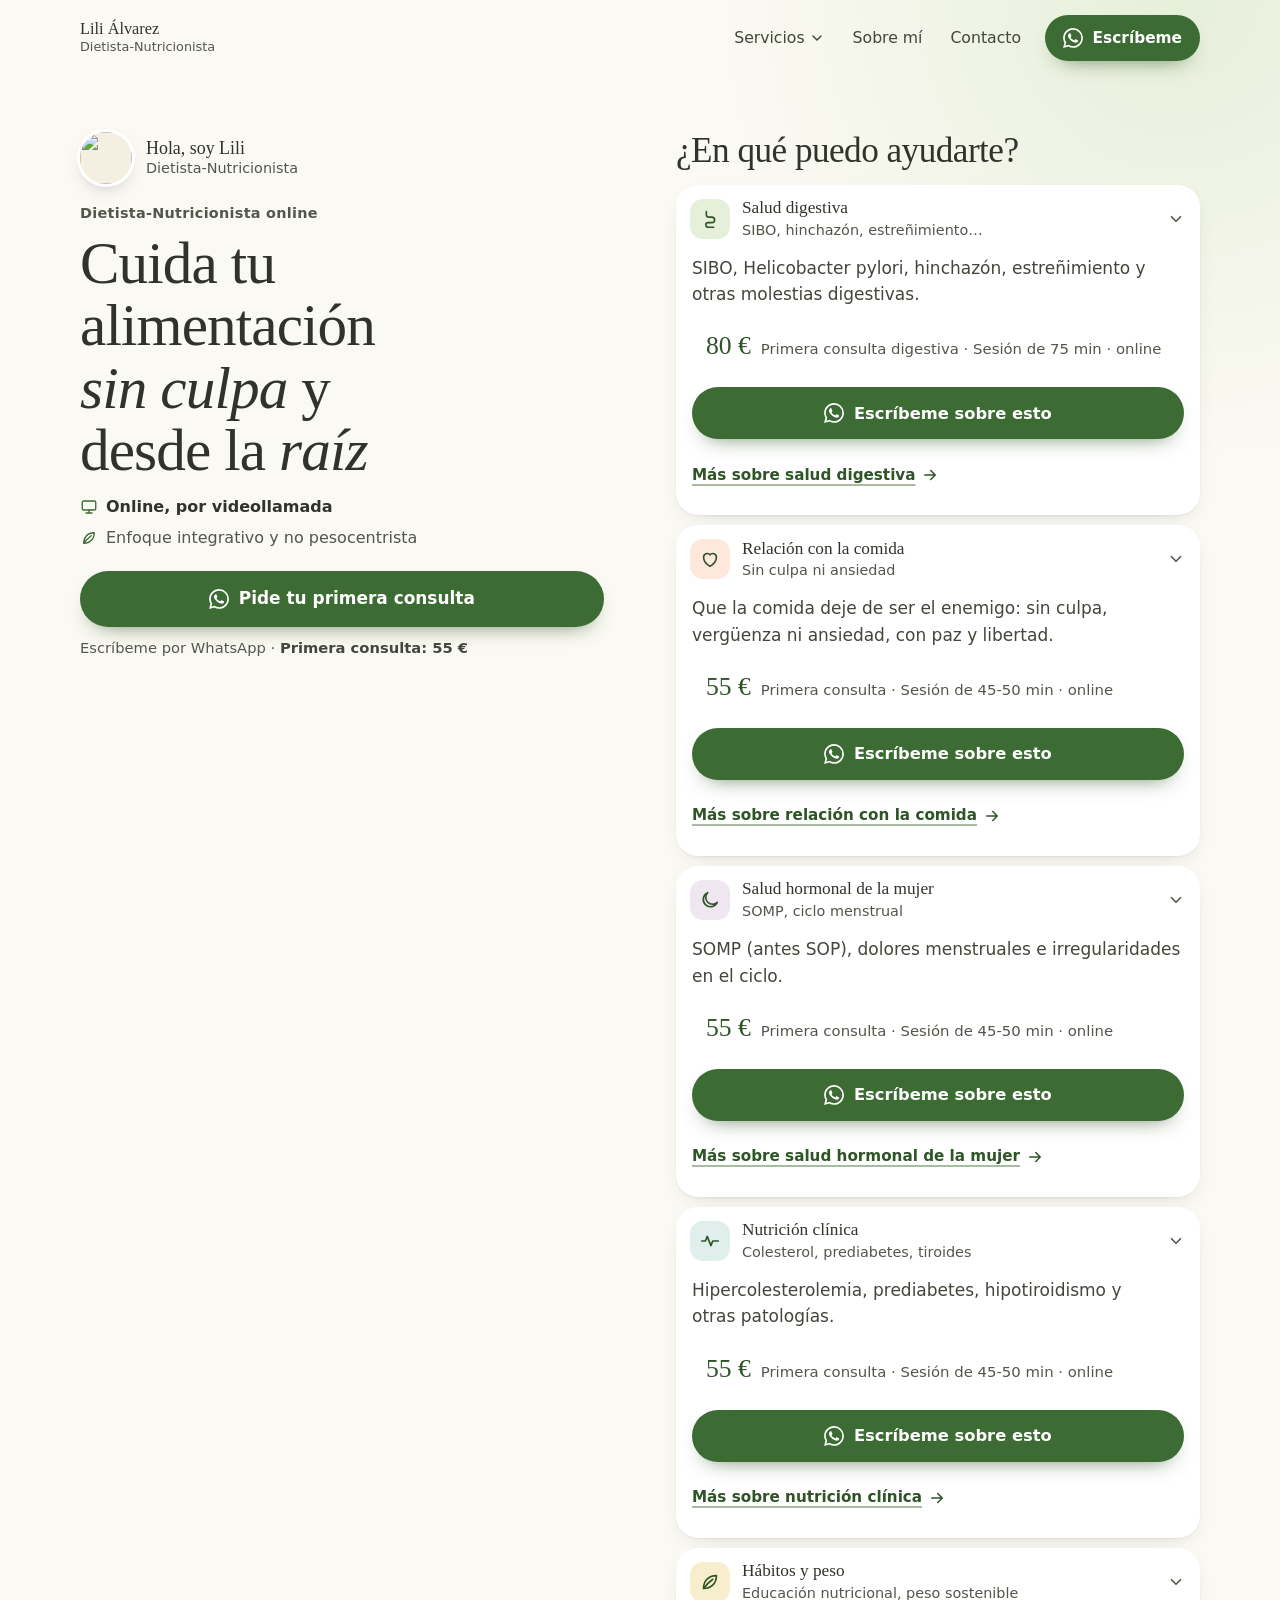
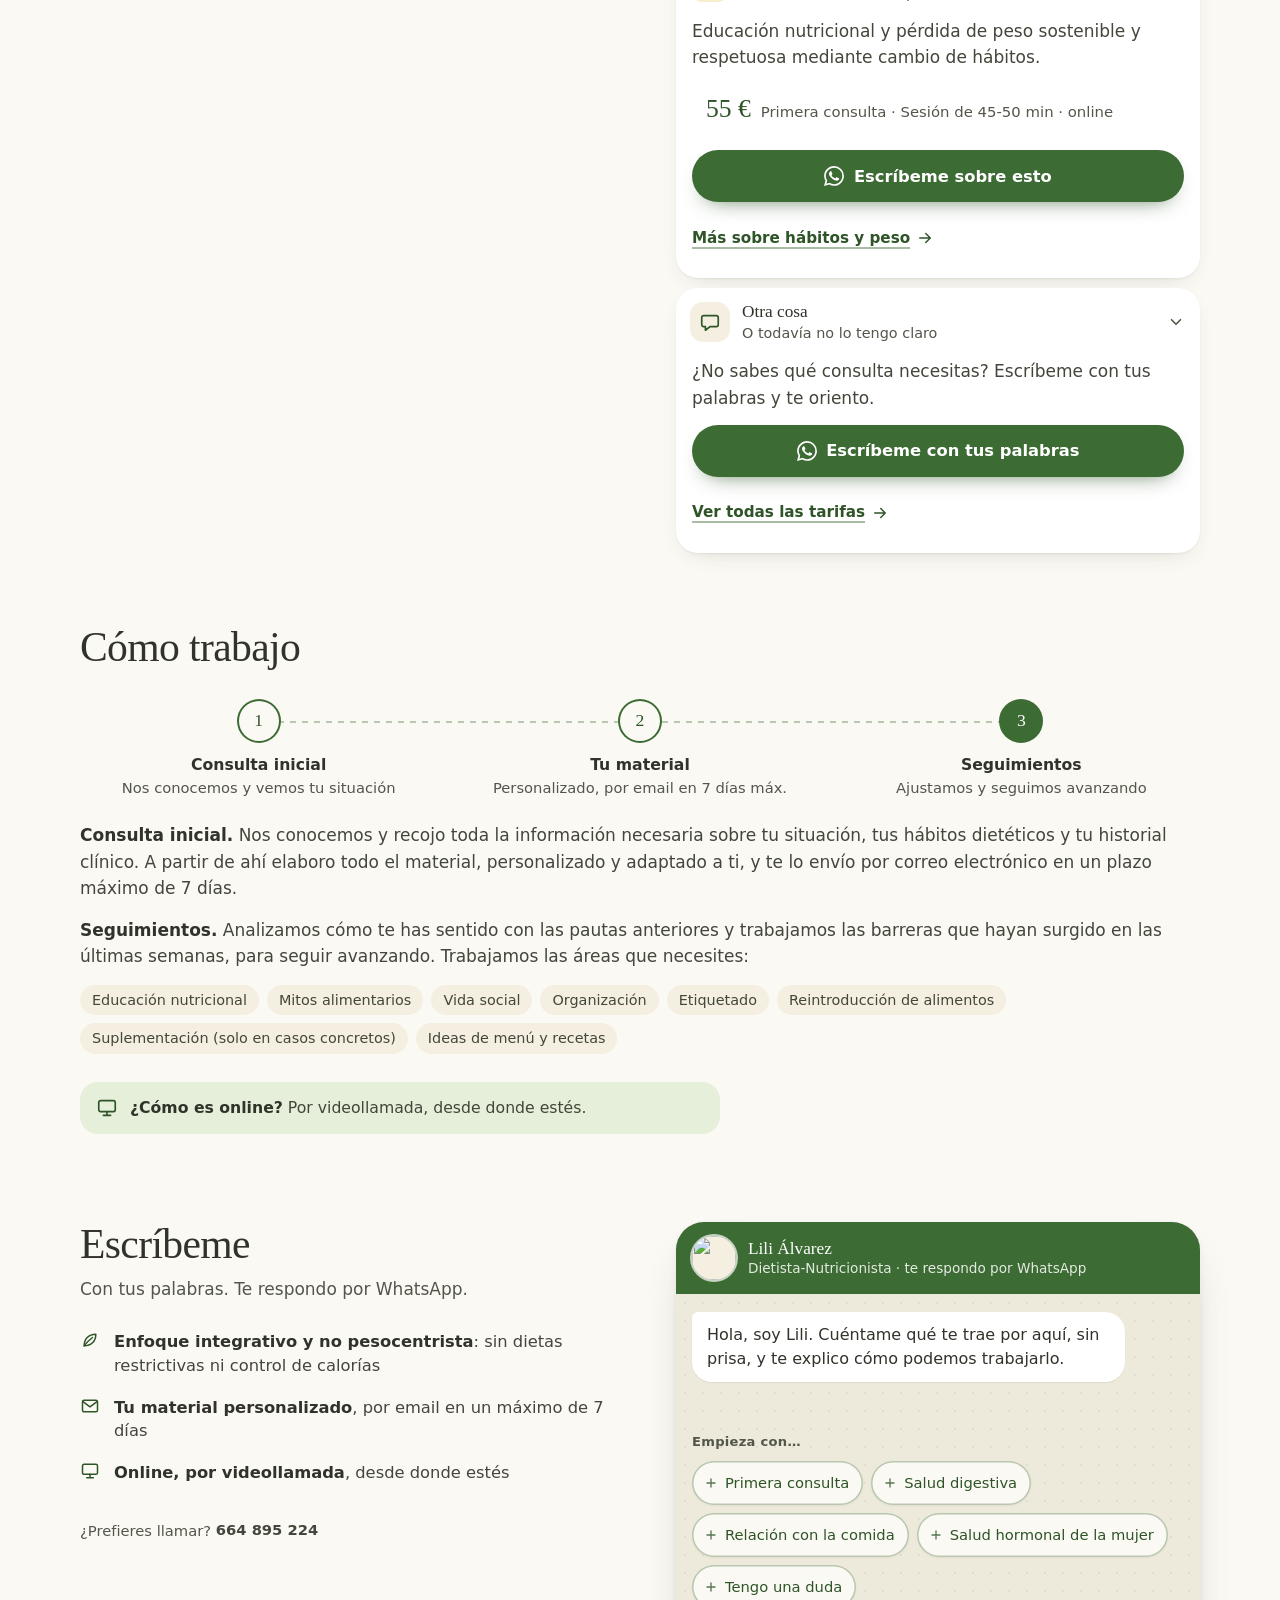
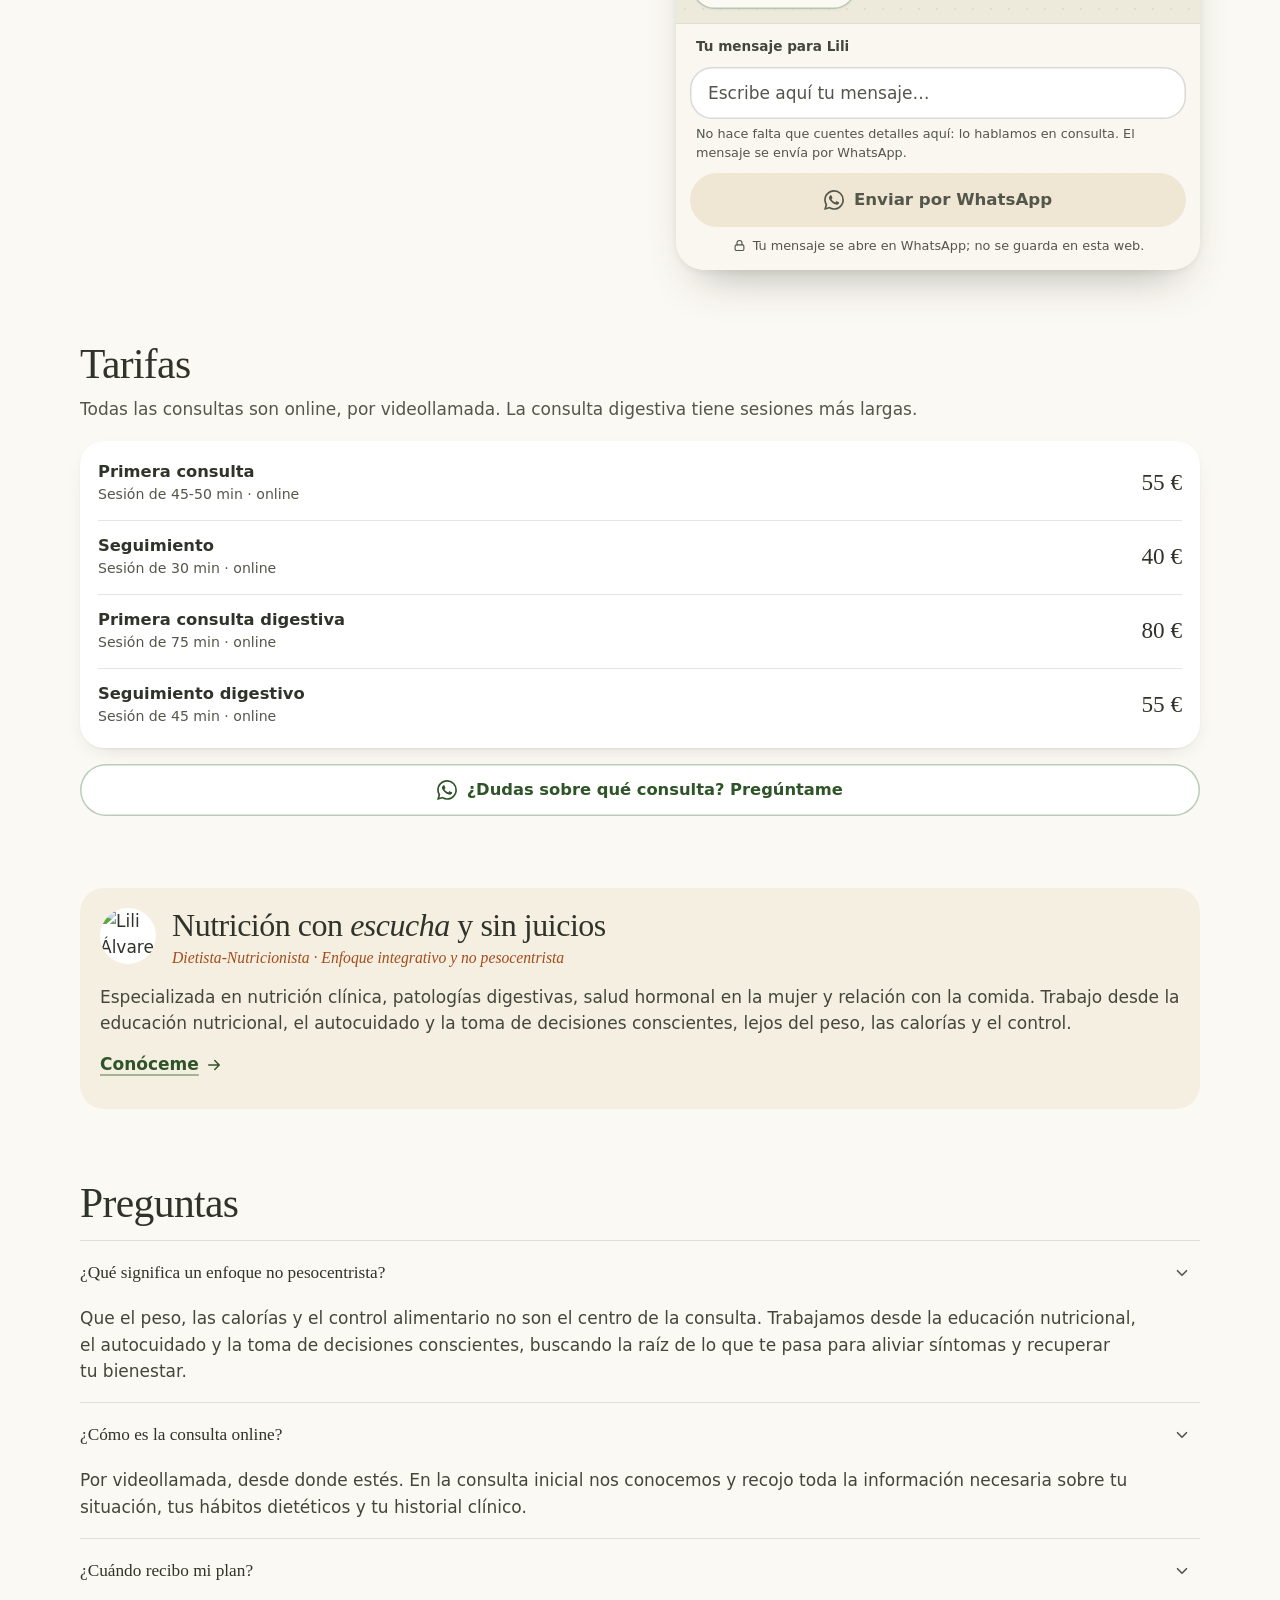
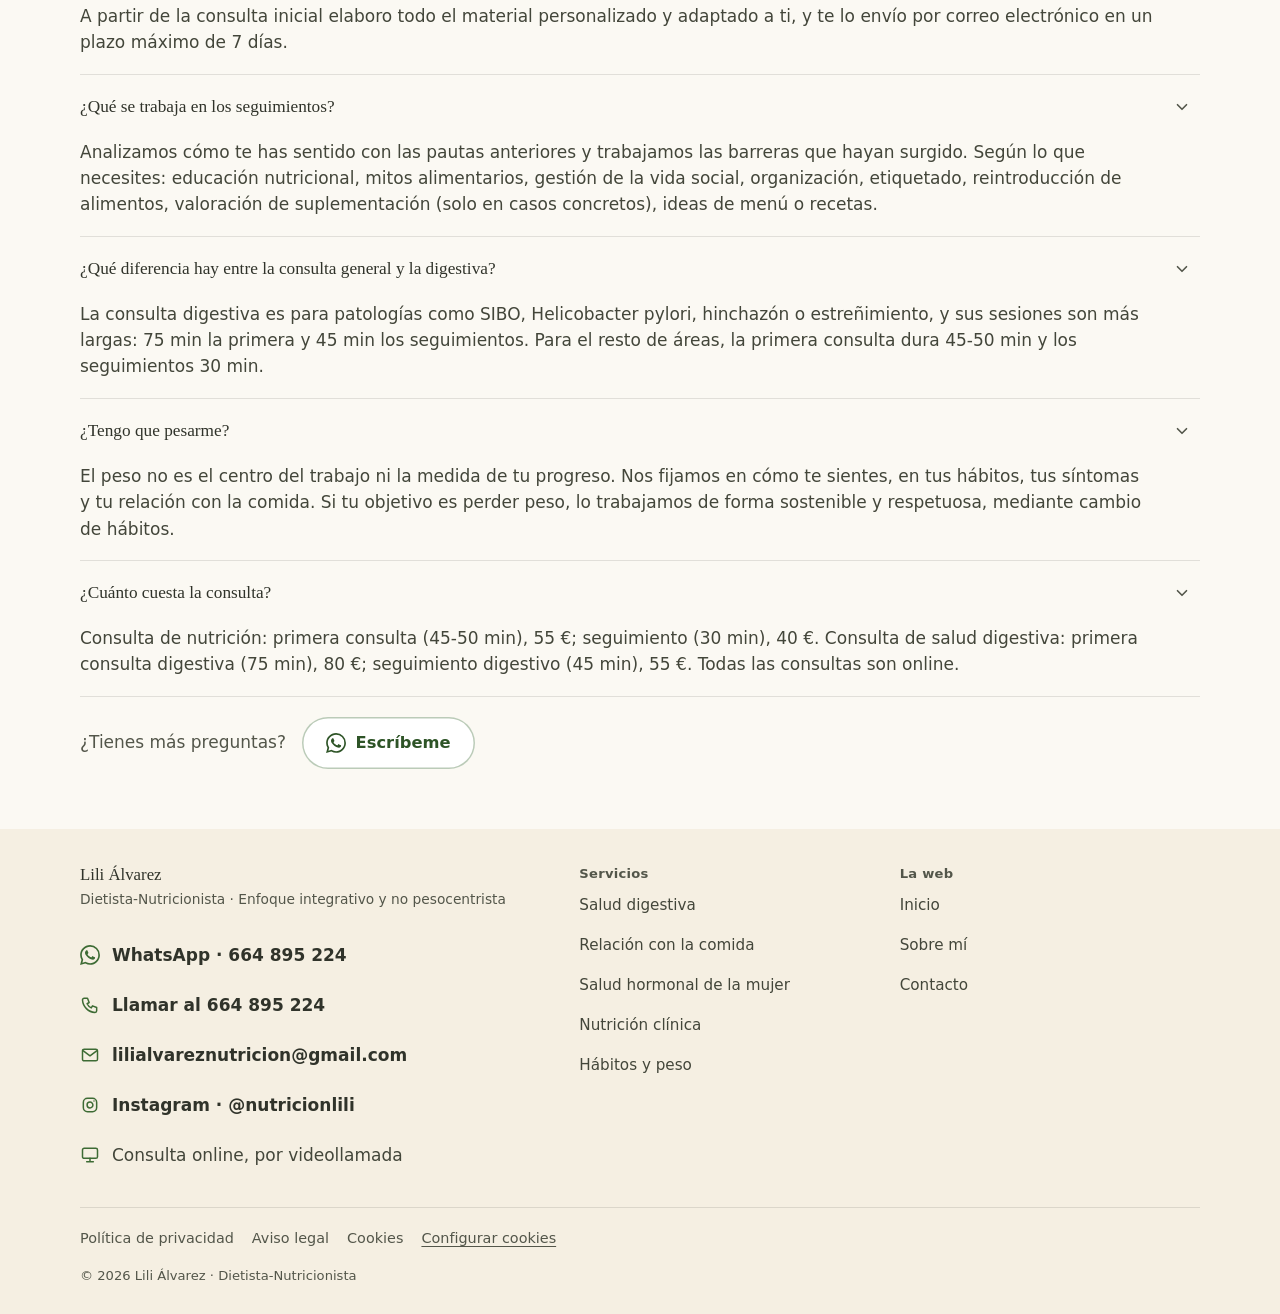
==== index.html @ 733a4317 "Vista previa de la web de Lili Álvarez (compilada)" ====
<!DOCTYPE html><html lang="es" data-beasties-container><head>
  <meta charset="utf-8">
  <title>Lili Álvarez | Nutricionista online no pesocentrista</title>
  <base href="/lili-nutricion-preview/">
  <meta name="viewport" content="width=device-width, initial-scale=1, viewport-fit=cover">

  <!-- [PENDIENTE] Google Search Console: añadir aquí la meta google-site-verification cuando exista la propiedad -->

  <!-- SEO Meta Tags -->
  <meta name="description" content="Dietista-Nutricionista online con enfoque integrativo y no pesocentrista: salud digestiva, relación con la comida, salud hormonal de la mujer, nutrición clínica y hábitos y peso.">
  <meta name="author" content="Lili Álvarez">
  <meta name="robots" content="index, follow, max-snippet:-1, max-image-preview:large, max-video-preview:-1">

  <!-- Canonical URL ([PENDIENTE] dominio: mismo valor que SITE_URL en src/app/site.config.ts; SeoService lo actualiza por página) -->
  <link rel="canonical" href="https://www.lilialvareznutricion.com/">

  <!-- Open Graph / Facebook / LinkedIn -->
  <meta property="og:type" content="website">
  <meta property="og:url" content="https://www.lilialvareznutricion.com/">
  <meta property="og:title" content="Lili Álvarez | Nutricionista online no pesocentrista">
  <meta property="og:description" content="Dietista-Nutricionista online con enfoque integrativo y no pesocentrista: salud digestiva, relación con la comida, salud hormonal de la mujer, nutrición clínica y hábitos y peso.">
  <meta property="og:image" content="https://www.lilialvareznutricion.com/assets/og-image.jpg">
  <meta property="og:image:width" content="1200">
  <meta property="og:image:height" content="630">
  <meta property="og:image:type" content="image/jpeg">
  <meta property="og:image:alt" content="Lili Álvarez, dietista-nutricionista online">
  <meta property="og:locale" content="es_ES">
  <meta property="og:site_name" content="Lili Álvarez Nutrición">

  <!-- Twitter Card -->
  <meta name="twitter:card" content="summary_large_image">
  <meta name="twitter:title" content="Lili Álvarez | Nutricionista online no pesocentrista">
  <meta name="twitter:description" content="Dietista-Nutricionista online con enfoque integrativo y no pesocentrista: salud digestiva, relación con la comida, salud hormonal de la mujer, nutrición clínica y hábitos y peso.">
  <meta name="twitter:image" content="https://www.lilialvareznutricion.com/assets/og-image.jpg">

  <!-- Favicon -->
  <link rel="icon" type="image/svg+xml" href="assets/favicon.svg">
  <link rel="icon" type="image/png" sizes="48x48" href="assets/favicon-48.png">
  <link rel="apple-touch-icon" href="assets/icon-192.png">
  <!-- PWA -->
  <link rel="manifest" href="manifest.webmanifest">
  <meta name="theme-color" content="#fbf9f3">

  <!-- JS disponible: los desplegables se cierran solo si hay JS (sin JS, todo el contenido abierto) -->
  <script>document.documentElement.classList.add('js');</script>

  <!-- Fuentes autoalojadas (src/assets/fonts; @font-face en styles.css). Preload solo la del H1. -->
  <link rel="preload" href="/lili-nutricion-preview/assets/fonts/fraunces-latin-400-normal.woff2" as="font" type="font/woff2" crossorigin>
  <link rel="preload" href="/lili-nutricion-preview/assets/fonts/fraunces-latin-400-italic.woff2" as="font" type="font/woff2" crossorigin>

  <!-- Google Consent Mode v2: todo denegado por defecto. Solo define la cola dataLayer (no carga nada).
       gtag.js y Microsoft Clarity NO se cargan aquí: los inyecta ConsentService
       (src/app/services/consent.service.ts) solo tras aceptar en el banner y solo si tienen ID
       ([PENDIENTE]: ahora mismo están vacíos, así que no se carga ningún tercero). -->
  <script>
    window.dataLayer = window.dataLayer || [];
    function gtag(){dataLayer.push(arguments);}
    gtag('consent', 'default', {
      ad_storage: 'denied',
      ad_user_data: 'denied',
      ad_personalization: 'denied',
      analytics_storage: 'denied',
      wait_for_update: 500
    });
    gtag('set', 'ads_data_redaction', true);
  </script>

  <!-- JSON-LD: lo emite SeoService (src/app/services/seo.service.ts) como un único @graph por página -->

<style>:root{--bg: #fbf9f3;--cream: #f5efe2;--sand: #efe6d3;--wall: #eeeadb;--ink: #30332a;--ink-2: #43463a;--ink-3: #53564a;--sage: #3d6b34;--sage-d: #2e5427;--sage-l: #e5efd9;--sage-m: #cde1bd;--out: #dbeacb;--terra: #a24c1c;--rosa: #fde8db;--ink-rgb: 48, 51, 42;--sage-rgb: 61, 107, 52;--terra-rgb: 162, 76, 28;--line: rgba(var(--ink-rgb), .13);--t-digestiva: var(--sage-l);--t-comida: var(--rosa);--t-hormonal: #efe6f1;--t-clinica: #e0eeec;--t-habitos: #f6eecd;--serif: "Fraunces", Georgia, "Times New Roman", serif;--sans: "Figtree", system-ui, -apple-system, "Segoe UI", sans-serif;--gutter: 20px;--wrap: 680px;--wrap-wide: 1120px;--bar-h: 76px;--r-box: 18px;--r-card: 22px;--r-panel: 28px;--r-pill: 999px;--shadow-1: 0 1px 2px rgba(var(--ink-rgb), .06), 0 8px 24px -14px rgba(var(--ink-rgb), .28);--shadow-2: 0 2px 6px rgba(var(--ink-rgb), .06), 0 24px 48px -24px rgba(var(--ink-rgb), .42);--shadow-3: var(--shadow-2);--ease: cubic-bezier(.2, .75, .25, 1);--ease-sheet: cubic-bezier(.32, .72, 0, 1);--d-fast: .18s;--d-base: .32s;--z-dropdown: 200;--z-header: 1000;--z-bar: 900;--z-banner: 3100;--z-sheet: 3200;--z-skip: 9999;--z-sticky: var(--z-bar);--z-float: var(--z-bar);--c-ink: var(--ink);--c-earth: var(--ink-2);--c-text-muted: var(--ink-3);--c-sage: var(--sage);--c-sage-hover: var(--sage-d);--c-sage-200: var(--sage-m);--c-sage-100: var(--sage-l);--c-sage-50: #f1f6ea;--c-clay: var(--terra);--c-clay-100: #fbeadd;--c-bg: var(--bg);--c-bg-alt: var(--cream);--c-cream: var(--cream);--c-cream-warm: #f8f2e4;--c-sand: #e6dcc4;--c-sand-100: var(--sand);--c-rose: var(--rosa);--c-rose-ink: #97451a;--c-surface: #ffffff;--c-border: var(--line);--c-border-soft: rgba(var(--ink-rgb), .08);--c-border-strong: #85887a;--c-on-dark: #ffffff;--c-on-dark-muted: #dfe3d4;--c-whatsapp: var(--sage);--c-whatsapp-hover: var(--sage-d);--c-error: #b3261e;--c-focus: var(--terra);--c-sage-glow: rgba(var(--sage-rgb), .17);--c-clay-glow: rgba(var(--terra-rgb), .11);--font-serif: var(--serif);--font-sans: var(--sans);--fs-xs: .8125rem;--fs-sm: .9375rem;--fs-body: 1.0625rem;--fs-lead: clamp(1.125rem, 1.05rem + .4vw, 1.3125rem);--fs-h4: clamp(1.0625rem, 1.03rem + .2vw, 1.1875rem);--fs-h3: clamp(1.375rem, 1.25rem + .55vw, 1.75rem);--fs-h2: clamp(1.8rem, 1.45rem + 1.5vw, 2.6rem);--fs-h1: clamp(2.1rem, 1.45rem + 3vw, 3.7rem);--fw-heading: 400;--lh-tight: 1.05;--lh-heading: 1.1;--lh-body: 1.55;--tracking-tight: -.015em;--tracking-label: .12em;--measure: 38rem;--space-half: .25rem;--space-1: .5rem;--space-2: 1rem;--space-3: 1.5rem;--space-4: 2rem;--space-5: 2.5rem;--space-6: 3rem;--space-8: 4rem;--space-10: 5rem;--space-12: 6rem;--section-y: clamp(2.5rem, 1.5rem + 5.5vw, 7rem);--section-y-tight: clamp(2.5rem, 1.75rem + 3vw, 4.5rem);--container: 1120px;--card-pad: clamp(1.25rem, 1rem + 1vw, 2rem);--radius-xs: 8px;--radius-sm: 12px;--radius: var(--r-box);--radius-lg: var(--r-card);--radius-control: var(--r-pill);--radius-pill: var(--r-pill);--border: 1px solid var(--line);--control-h: 48px;--control-h-lg: 56px;--tap-min: 44px;--dur-fast: var(--d-fast);--dur: .22s;--dur-reveal: .6s;--ease-out: var(--ease);--dur-enter: .56s;--dur-breathe: 18s;--header-height: 64px;--font-accent: var(--serif);--font-hand: var(--serif);--color-bg: var(--bg);--color-bg-alt: var(--cream);--color-bg-green: var(--sage-m);--color-bg-green-light: var(--sage-l);--color-primary: var(--ink-2);--color-primary-dark: var(--ink);--color-primary-light: #a3a593;--color-secondary: var(--ink-3);--color-accent: var(--sage);--color-accent-dark: var(--sage-d);--color-accent-light: var(--sage-m);--color-warm: var(--c-sand);--color-heading: var(--ink);--color-text: var(--ink-2);--color-text-light: var(--ink-3);--color-white: #ffffff;--color-surface: #ffffff;--color-border: var(--line);--color-border-input: var(--c-border-strong);--color-rose: var(--rosa);--color-lilac: var(--sand);--color-error: var(--c-error);--color-focus: var(--terra);--color-whatsapp: var(--sage);--color-whatsapp-dark: var(--sage-d);--font-heading: var(--serif);--font-subheading: var(--serif);--font-body: var(--sans);--shadow-sm: var(--shadow-1);--shadow-md: var(--shadow-1);--shadow-lg: var(--shadow-2);--radius-full: var(--r-pill);--transition: var(--dur) var(--ease);--max-width: var(--container);color-scheme:light}@media(min-width:720px){:root{--gutter: 32px}}*,*:before,*:after{box-sizing:border-box;margin:0;padding:0}html{font-synthesis:none;-webkit-text-size-adjust:100%;scroll-behavior:smooth;scroll-padding-top:var(--space-2);scroll-padding-bottom:calc(100px + var(--consent-alto, 0px))}body{font-family:var(--font-sans);font-size:var(--fs-body);line-height:var(--lh-body);color:var(--ink);background:radial-gradient(circle at 92% 0,color-mix(in srgb,var(--sage-l) 95%,transparent),transparent min(460px,90vw)) no-repeat,var(--bg);-webkit-font-smoothing:antialiased;overflow-x:clip}button,textarea{font:inherit;color:inherit}img,svg{max-width:100%;display:block}img{height:auto}a{color:inherit;text-decoration:none}ul,ol{list-style:none}h1,h2{color:var(--c-ink);line-height:var(--lh-heading);text-wrap:balance}h1,h2{font-family:var(--font-serif);font-weight:var(--fw-heading);letter-spacing:var(--tracking-tight)}h1{font-size:var(--fs-h1);line-height:var(--lh-tight)}h2{font-size:var(--fs-h2);line-height:1.12}p{text-wrap:pretty}strong,b{font-weight:700}em,i{font-style:italic}.skip-to-content{position:absolute;top:-100%;left:var(--space-2);z-index:var(--z-skip);padding:var(--space-1) var(--space-2);border-radius:0 0 var(--radius-sm) var(--radius-sm);background:var(--c-ink);color:var(--c-on-dark);font-weight:600;font-size:var(--fs-sm)}.skip-to-content:focus{top:0}.sr-only{position:absolute;width:1px;height:1px;padding:0;margin:-1px;overflow:hidden;clip:rect(0,0,0,0);white-space:nowrap;border:0}.btn{display:inline-flex;align-items:center;justify-content:center;gap:.6rem;min-height:52px;padding:14px 24px;border:0;border-radius:var(--r-pill);background:var(--sage);color:#fff;box-shadow:0 10px 22px -14px color-mix(in srgb,var(--sage-d) 90%,transparent);font-family:var(--sans);font-size:1.02rem;font-weight:600;line-height:1.2;touch-action:manipulation;letter-spacing:0;text-align:center;text-transform:none;text-decoration:none;cursor:pointer;-webkit-user-select:none;user-select:none;-webkit-tap-highlight-color:transparent;transition:background-color var(--dur) var(--ease),color var(--dur) var(--ease),border-color var(--dur) var(--ease),box-shadow var(--dur-fast) var(--ease),transform var(--dur-fast) var(--ease)}.btn:hover{background-color:var(--sage-d)}.btn:active{transform:scale(.98)}.btn:focus-visible{outline:3px solid var(--terra);outline-offset:3px}.btn:disabled{opacity:.5;cursor:not-allowed;transform:none}.link-arrow{display:inline-flex;align-items:center;gap:.4rem;min-height:var(--tap-min);color:var(--c-sage);font-weight:600;text-decoration:underline;text-decoration-color:transparent;text-underline-offset:.25em;transition:color var(--dur) var(--ease),text-decoration-color var(--dur) var(--ease)}.link-arrow app-icon{transition:transform var(--dur) var(--ease)}.link-arrow:hover{color:var(--c-sage-hover);text-decoration-color:currentColor}@media(prefers-reduced-motion:reduce){html{scroll-behavior:auto}*,*:before,*:after{animation-duration:.01ms!important;animation-iteration-count:1!important;transition-duration:.01ms!important;scroll-behavior:auto!important}.btn:active{transform:none}}@keyframes enter-up{0%{opacity:0;transform:translate3d(0,14px,0)}}.enter{animation:enter-up var(--dur-enter) var(--ease-out) var(--d, 0ms) both}@media(prefers-reduced-motion:reduce){.enter{animation:none!important;opacity:1;transform:none}}body{-moz-osx-font-smoothing:grayscale;-webkit-tap-highlight-color:transparent}h1,h2{font-synthesis:none;line-height:1.1}p{margin:0}[tabindex="-1"]:focus{outline:none}.wrap{width:min(var(--wrap),100% - 2 * var(--gutter));margin-inline:auto}section{scroll-margin-top:16px}.sec{padding:52px 0 0}.sec__head h2{font-size:clamp(1.8rem,1.45rem + 1.5vw,2.6rem)}.sec__head p{margin-top:8px;color:var(--ink-3)}.kicker{font-size:.9rem;font-weight:600;letter-spacing:.02em;color:var(--ink-3)}.btn--soft{background:#fff;color:var(--sage-d);border-color:transparent;box-shadow:inset 0 0 0 1.5px rgba(var(--sage-rgb),.35)}.btn--soft:hover{background:var(--sage-l);border-color:transparent;color:var(--sage-d)}.btn--block{display:flex;width:100%}.btn app-icon svg{width:20px;height:20px}.link-arrow{display:inline-flex;align-items:center;gap:6px;min-height:48px;color:var(--sage-d);font-weight:600;text-decoration:underline;text-underline-offset:4px;text-decoration-thickness:1.5px;text-decoration-color:rgba(var(--sage-rgb),.45)}.link-arrow:hover{color:var(--sage-d);text-decoration-color:currentColor}.link-arrow app-icon{transition:transform var(--d-fast) var(--ease)}.link-arrow:hover app-icon{transform:translate(3px)}.micro{font-size:.92rem;line-height:1.45;color:var(--ink-3)}.micro b{font-weight:600;color:var(--ink-2)}.fee{display:flex;align-items:baseline;flex-wrap:wrap;gap:4px 10px;padding:12px 14px;border-radius:16px;background:#ffffffbf}.fee b{font:500 1.6rem/1 var(--serif);color:var(--sage-d)}.fee span{font-size:.93rem;color:var(--ink-3)}.prices{margin-top:18px;border-radius:24px;background:#fff;box-shadow:var(--shadow-1);padding:6px 18px}.prices li{display:grid;grid-template-columns:1fr auto;align-items:center;gap:2px 16px;padding:14px 0;border-bottom:1px solid var(--line)}.prices li:last-child{border-bottom:0}.prices b{font-weight:600;font-size:1.02rem;line-height:1.3;color:var(--ink)}.prices span{grid-column:1;font-size:.88rem;color:var(--ink-3)}.prices strong{grid-row:1 / span 2;grid-column:2;font:500 1.45rem/1 var(--serif);color:var(--ink)}.callout{display:flex;gap:12px;align-items:flex-start;padding:14px 16px;border-radius:var(--r-box);background:var(--sage-l);color:var(--ink-2);font-size:.98rem}.callout app-icon{color:var(--sage-d);margin-top:1px}.callout b{font-weight:600;color:var(--ink)}.xp__panel{overflow:hidden}.chev{width:28px;height:28px;border-radius:50%;display:grid;place-items:center;color:var(--ink-3);transition:transform var(--d-base) var(--ease),background-color var(--d-base) var(--ease)}.chev app-icon svg{width:18px;height:18px}.faq{margin-top:14px;border-top:1px solid var(--line)}.faq>li{border-bottom:1px solid var(--line)}.faq__btn{display:grid;grid-template-columns:1fr 32px;gap:12px;align-items:center;width:100%;min-height:64px;padding:12px 0;border:0;background:none;text-align:left;cursor:pointer;font:500 1.08rem/1.3 var(--serif);color:var(--ink);touch-action:manipulation}.faq__btn:active{opacity:.75}.faq__body{padding:0 40px 18px 0;color:var(--ink-2)}.tlist{display:grid;gap:10px;margin-top:14px}.topic{--tint: var(--sage-l);border-radius:var(--r-card);background:#fff;box-shadow:var(--shadow-1);transition:background-color var(--d-base) var(--ease),box-shadow var(--d-base) var(--ease)}.topic[data-t=digestiva]{--tint: var(--t-digestiva)}.topic[data-t=comida]{--tint: var(--t-comida)}.topic[data-t=hormonal]{--tint: var(--t-hormonal)}.topic[data-t=clinica]{--tint: var(--t-clinica)}.topic[data-t=habitos]{--tint: var(--t-habitos)}.topic[data-t=otra]{--tint: var(--cream)}.topic__btn{display:grid;grid-template-columns:40px 1fr 24px;align-items:center;gap:12px;width:100%;min-height:68px;padding:12px 14px;border:0;background:none;cursor:pointer;text-align:left;border-radius:var(--r-card);touch-action:manipulation;transition:transform var(--d-fast) var(--ease);color:var(--ink)}.topic__btn:active{transform:scale(.985)}.topic__dot{width:40px;height:40px;border-radius:13px;background:var(--tint);display:grid;place-items:center;color:var(--sage-d);transition:background-color var(--d-base) var(--ease)}.topic__label{display:block;font:500 1.08rem/1.2 var(--serif)}.topic__hint{display:block;margin-top:2px;font-size:.9rem;line-height:1.3;color:var(--ink-3)}.topic__body{padding:2px 16px 18px;display:grid;gap:14px}.topic__body p{color:var(--ink-2)}.topic__body .link-arrow{min-height:44px;justify-self:start;font-size:.95rem}.scrim{position:fixed;inset:0;z-index:0;background:rgba(var(--ink-rgb),.38);opacity:0;transition:opacity .36s var(--ease);pointer-events:auto}.sheet{position:fixed;inset:0;z-index:var(--z-sheet);pointer-events:none}.sheet[hidden]{display:none}.sheet__panel{position:absolute;z-index:1;left:0;right:0;bottom:var(--kb, 0px);max-height:calc(var(--vvh, 100svh) - 28px);display:flex;flex-direction:column;border-radius:var(--r-panel) var(--r-panel) 0 0;background:var(--wall);box-shadow:0 -20px 60px -20px rgba(var(--ink-rgb),.45);overflow:hidden;pointer-events:auto;transform:translateY(105%);transition:transform .46s var(--ease-sheet);will-change:transform;padding-bottom:env(safe-area-inset-bottom)}.sheet__head{position:relative;display:flex;align-items:center;gap:12px;padding:22px 16px 14px;background:var(--sage);color:#fff;touch-action:none;cursor:grab;flex:none}.sheet__head img{width:44px;height:44px;border-radius:50%;object-fit:cover;object-position:50% 18%;background:var(--cream);box-shadow:0 0 0 2px #ffffffb3}.sheet__head b{display:block;font:500 1.08rem/1.2 var(--serif)}.sheet__head span{display:block;font-size:.8rem;line-height:1.3;color:#e8f0de}.sheet__head>div{flex:1;min-width:0}.sheet__grab{position:absolute;top:8px;left:50%;width:40px;height:5px;margin-left:-20px;border-radius:5px;background:#ffffff8c}.sheet__close{flex:none;width:48px;height:48px;border-radius:50%;border:0;cursor:pointer;display:grid;place-items:center;background:#ffffff29;color:#fff;transition:background-color var(--d-fast) var(--ease),transform var(--d-fast) var(--ease)}.sheet__close:hover{background:#ffffff47}.sheet__close:active{transform:scale(.94)}.sheet__close:focus-visible,.sheet__head :focus-visible{outline-color:#fff}@media(max-height:520px){.sheet__head{padding-top:14px;padding-bottom:10px}.sheet__head span,.sheet__grab{display:none}.sheet__head img{width:36px;height:36px}}@media(min-width:720px){.sec{padding-top:72px}.sheet__panel{left:50%;right:auto;width:440px;bottom:calc(var(--kb, 0px) + 20px);margin-left:-220px;border-radius:var(--r-panel);max-height:min(720px,calc(var(--vvh, 100vh) - 40px))}}@media(min-width:1024px){:root{--axis-left: max(var(--gutter), calc((100% - var(--wrap-wide)) / 2))}.wrap{margin-left:var(--axis-left);margin-right:auto}}@media(prefers-reduced-motion:reduce){*,*:before,*:after{animation:none!important;transition:none!important}.enter{opacity:1!important;transform:none!important}}
</style><link rel="stylesheet" href="styles-YJOATXYI.css" media="print" onload="this.media='all'"><noscript><link rel="stylesheet" href="styles-YJOATXYI.css"></noscript><style ng-app-id="ng">#main-content[_ngcontent-ng-c1924629096]:focus{outline:none}.foot[_ngcontent-ng-c1924629096]{margin-top:60px;padding:36px 0 calc(28px + env(safe-area-inset-bottom));background:var(--cream);color:var(--ink-2)}.foot__in[_ngcontent-ng-c1924629096]{width:min(var(--wrap),100% - 2 * var(--gutter));margin-inline:auto}.foot__brand[_ngcontent-ng-c1924629096]{display:flex;align-items:center;gap:12px}.foot__brand[_ngcontent-ng-c1924629096]   b[_ngcontent-ng-c1924629096]{display:block;font:500 1.05rem/1.2 var(--serif);color:var(--ink)}.foot__brand[_ngcontent-ng-c1924629096]   span[_ngcontent-ng-c1924629096]{font-size:.86rem;color:var(--ink-3)}.contact[_ngcontent-ng-c1924629096]{margin-top:20px;display:grid;gap:2px}.contact[_ngcontent-ng-c1924629096]   a[_ngcontent-ng-c1924629096], .contact[_ngcontent-ng-c1924629096]   p[_ngcontent-ng-c1924629096]{display:flex;min-width:0;overflow-wrap:anywhere;align-items:center;gap:12px;min-height:48px;text-decoration:none;color:var(--ink-2)}.contact[_ngcontent-ng-c1924629096]   a[_ngcontent-ng-c1924629096]{font-weight:600;color:var(--ink)}.contact[_ngcontent-ng-c1924629096]   a[_ngcontent-ng-c1924629096]:hover{color:var(--sage-d)}.contact[_ngcontent-ng-c1924629096]   app-icon[_ngcontent-ng-c1924629096]{color:var(--sage);flex:none}.foot__links[_ngcontent-ng-c1924629096]{display:grid;grid-template-columns:1fr 1fr;gap:8px 20px;margin-top:28px;padding-top:20px;border-top:1px solid var(--line)}.foot__links[_ngcontent-ng-c1924629096]   h2[_ngcontent-ng-c1924629096]{font:600 .82rem/1.3 var(--sans);letter-spacing:.02em;color:var(--ink-3);margin:0 0 4px}.foot__links[_ngcontent-ng-c1924629096]   a[_ngcontent-ng-c1924629096]{display:inline-flex;align-items:center;min-height:40px;color:var(--ink-2);font-size:.95rem;text-decoration:none}.foot__links[_ngcontent-ng-c1924629096]   a[_ngcontent-ng-c1924629096]:hover{color:var(--sage-d);text-decoration:underline;text-underline-offset:3px}.legal[_ngcontent-ng-c1924629096]{display:flex;flex-wrap:wrap;gap:0 18px;margin-top:16px;padding-top:8px;border-top:1px solid var(--line);font-size:.9rem}.legal[_ngcontent-ng-c1924629096]   a[_ngcontent-ng-c1924629096], .legal__btn[_ngcontent-ng-c1924629096]{display:inline-flex;align-items:center;min-height:44px;color:var(--ink-3)}.legal__btn[_ngcontent-ng-c1924629096]{border:0;background:none;padding:0;font:inherit;text-decoration:underline;text-underline-offset:3px;cursor:pointer}.legal[_ngcontent-ng-c1924629096]   a[_ngcontent-ng-c1924629096]:hover, .legal__btn[_ngcontent-ng-c1924629096]:hover{color:var(--sage-d)}.foot__copy[_ngcontent-ng-c1924629096]{margin-top:6px;font-size:.82rem;color:var(--ink-3)}@media(min-width:720px){.foot__in[_ngcontent-ng-c1924629096]{width:min(var(--wrap-wide),100% - 2 * var(--gutter));display:grid;grid-template-columns:minmax(0,1fr) minmax(0,1.4fr);gap:0 56px}.foot__brand[_ngcontent-ng-c1924629096], .contact[_ngcontent-ng-c1924629096]{grid-column:1}.foot__links[_ngcontent-ng-c1924629096]{grid-column:2;grid-row:1 / span 3;margin-top:0;padding-top:0;border-top:0;align-content:start}.legal[_ngcontent-ng-c1924629096], .foot__copy[_ngcontent-ng-c1924629096]{grid-column:1 / -1}.legal[_ngcontent-ng-c1924629096]{margin-top:28px}}</style><style ng-app-id="ng">[_nghost-ng-c1611207933]{--consent-tierra: var(--c-earth);--consent-tierra-osc: var(--c-ink);--consent-crema: var(--c-bg);--consent-salvia: var(--c-sage)}.consent[_ngcontent-ng-c1611207933]{position:fixed;left:0;right:0;bottom:0;z-index:var(--z-banner, 3100);background:var(--consent-crema);color:var(--consent-tierra-osc);border-radius:var(--r-panel, 28px) var(--r-panel, 28px) 0 0;box-shadow:0 -1px 0 var(--line),0 -20px 50px -24px rgba(var(--ink-rgb),.45);padding:1rem 1.25rem calc(1rem + env(safe-area-inset-bottom,0px));animation:_ngcontent-ng-c1611207933_consent-in .35s cubic-bezier(.16,1,.3,1)}@keyframes _ngcontent-ng-c1611207933_consent-in{0%{transform:translateY(100%);opacity:0}to{transform:translateY(0);opacity:1}}@media(prefers-reduced-motion:reduce){.consent[_ngcontent-ng-c1611207933]{animation:none}}.consent__inner[_ngcontent-ng-c1611207933]{max-width:var(--container, 1200px);margin:0 auto;display:flex;align-items:center;gap:1.5rem}.consent__copy[_ngcontent-ng-c1611207933]{flex:1;min-width:0}.consent__title[_ngcontent-ng-c1611207933]{font-family:var(--serif);font-size:1.15rem;font-weight:500;color:var(--consent-tierra);margin:0 0 .2rem;line-height:1.25}.consent__title[_ngcontent-ng-c1611207933]:focus{outline:none}.consent__title[_ngcontent-ng-c1611207933]:focus-visible{outline:2px solid var(--consent-salvia);outline-offset:3px}.consent__text[_ngcontent-ng-c1611207933]{font-family:var(--font-sans);font-size:var(--fs-sm, .9375rem);line-height:1.5;margin:0;color:var(--consent-tierra)}.consent__link[_ngcontent-ng-c1611207933]{color:var(--consent-salvia);font-weight:700;text-decoration:underline;text-underline-offset:2px;white-space:nowrap}.consent__link[_ngcontent-ng-c1611207933]:hover{color:var(--consent-tierra-osc)}.consent__link[_ngcontent-ng-c1611207933]:focus-visible{outline:2px solid var(--consent-tierra-osc);outline-offset:2px;border-radius:2px}.consent__actions[_ngcontent-ng-c1611207933]{display:flex;gap:.6rem;flex-shrink:0}.consent__btn[_ngcontent-ng-c1611207933]{min-width:7.5rem;min-height:var(--control-h, 48px);padding:.625rem 1.25rem;border-radius:var(--radius-pill, 999px);border:0;background:var(--consent-tierra-osc);color:#fff;font-family:var(--font-sans);font-size:1rem;font-weight:600;cursor:pointer;transition:background-color var(--dur, .24s) var(--ease, ease),border-color var(--dur, .24s) var(--ease, ease),transform var(--dur-fast, .15s) ease}.consent__btn[_ngcontent-ng-c1611207933]:hover{background:var(--consent-tierra)}.consent__btn[_ngcontent-ng-c1611207933]:active{transform:translateY(1px)}.consent__btn[_ngcontent-ng-c1611207933]:focus-visible{outline:3px solid var(--c-focus);outline-offset:3px}.consent__title[_ngcontent-ng-c1611207933]{position:absolute;width:1px;height:1px;margin:-1px;padding:0;overflow:hidden;clip:rect(0 0 0 0);white-space:nowrap;border:0}@media(max-width:719px){.consent[_ngcontent-ng-c1611207933]{padding:.5rem 1rem calc(.5rem + env(safe-area-inset-bottom,0px));border-radius:var(--r-box, 18px) var(--r-box, 18px) 0 0}.consent__inner[_ngcontent-ng-c1611207933]{flex-direction:column;align-items:stretch;gap:.4rem}.consent__text[_ngcontent-ng-c1611207933]{font-size:var(--fs-xs, .8125rem);line-height:1.4}.consent__actions[_ngcontent-ng-c1611207933]{gap:.5rem}.consent__btn[_ngcontent-ng-c1611207933]{flex:1 1 0;min-width:0;min-height:40px;padding:.3rem .75rem;font-size:.9rem}}@media(min-width:720px){.consent[_ngcontent-ng-c1611207933]{left:24px;right:auto;bottom:24px;max-width:520px;border-radius:var(--r-box, 18px);padding:.75rem .9rem .75rem 1.1rem;box-shadow:var(--shadow-2),0 0 0 1px var(--line)}.consent__inner[_ngcontent-ng-c1611207933]{gap:1rem}.consent__text[_ngcontent-ng-c1611207933]{font-size:var(--fs-xs, .8125rem);line-height:1.45}.consent__actions[_ngcontent-ng-c1611207933]{gap:.4rem}.consent__btn[_ngcontent-ng-c1611207933]{min-width:0;min-height:38px;padding:.35rem 1rem;font-size:.875rem}}</style><style ng-app-id="ng">.hdr[_ngcontent-ng-c1001757982]{position:relative;z-index:var(--z-header);padding-top:env(safe-area-inset-top)}.hdr__in[_ngcontent-ng-c1001757982]{display:flex;align-items:center;justify-content:space-between;gap:12px;width:min(var(--wrap-wide),100% - 2 * var(--gutter));margin-inline:auto;min-height:64px}.hdr__brand[_ngcontent-ng-c1001757982]{display:inline-flex;align-items:center;gap:10px;min-height:48px;min-width:0;color:var(--ink);text-decoration:none}.hdr__brand[_ngcontent-ng-c1001757982]   b[_ngcontent-ng-c1001757982]{display:block;font:500 1.02rem/1.15 var(--serif);white-space:nowrap}.hdr__brand[_ngcontent-ng-c1001757982]   small[_ngcontent-ng-c1001757982]{display:block;font-size:.8rem;line-height:1.3;color:var(--ink-3)}.hdr__menu[_ngcontent-ng-c1001757982]{display:inline-flex;align-items:center;gap:8px;min-height:44px;padding:8px 16px 8px 12px;border:0;border-radius:var(--r-pill);background:#fff;color:var(--sage-d);font:600 .95rem/1 var(--sans);cursor:pointer;box-shadow:inset 0 0 0 1.5px rgba(var(--sage-rgb),.3),var(--shadow-1);touch-action:manipulation;transition:transform var(--d-fast) var(--ease),background-color var(--d-fast) var(--ease)}.hdr__menu[_ngcontent-ng-c1001757982]:hover{background:var(--sage-l)}.hdr__menu[_ngcontent-ng-c1001757982]:active{transform:scale(.97)}.hdr__nav[_ngcontent-ng-c1001757982]{display:none}@media(min-width:1024px){.hdr__in[_ngcontent-ng-c1001757982]{min-height:76px}.hdr__menu[_ngcontent-ng-c1001757982]{display:none}.hdr__nav[_ngcontent-ng-c1001757982]{display:flex;align-items:center;gap:4px}.hdr__link[_ngcontent-ng-c1001757982]{display:inline-flex;align-items:center;gap:4px;min-height:44px;padding:8px 12px;border:0;border-radius:var(--r-pill);background:none;color:var(--ink-2);font:500 .98rem/1 var(--sans);text-decoration:none;cursor:pointer;transition:background-color var(--d-fast) var(--ease),color var(--d-fast) var(--ease)}.hdr__link[_ngcontent-ng-c1001757982]:hover{background:#ffffffb3;color:var(--ink)}.hdr__link.is-active[_ngcontent-ng-c1001757982]{color:var(--sage-d);text-decoration:underline;text-underline-offset:6px;text-decoration-thickness:1.5px}.hdr__cta[_ngcontent-ng-c1001757982]{min-height:46px;padding:10px 18px;margin-left:8px;font-size:.96rem}.dd[_ngcontent-ng-c1001757982]{position:relative}.dd__btn[_ngcontent-ng-c1001757982]   app-icon[_ngcontent-ng-c1001757982]{transition:transform var(--d-base) var(--ease)}.dd.is-open[_ngcontent-ng-c1001757982]   .dd__btn[_ngcontent-ng-c1001757982]   app-icon[_ngcontent-ng-c1001757982]{transform:rotate(180deg)}.dd__menu[_ngcontent-ng-c1001757982]{position:absolute;top:calc(100% + 8px);left:-8px;z-index:var(--z-dropdown);width:380px;padding:8px;border-radius:var(--r-card);background:#fff;box-shadow:var(--shadow-2),0 0 0 1px var(--line);opacity:0;visibility:hidden;transform:translateY(-6px);transition:opacity var(--d-fast) var(--ease),transform var(--d-fast) var(--ease),visibility 0s linear var(--d-fast)}.dd.is-open[_ngcontent-ng-c1001757982]   .dd__menu[_ngcontent-ng-c1001757982]{opacity:1;visibility:visible;transform:none;transition:opacity var(--d-fast) var(--ease),transform var(--d-fast) var(--ease),visibility 0s}.dd__menu[_ngcontent-ng-c1001757982]   a[_ngcontent-ng-c1001757982]{display:flex;align-items:center;gap:12px;padding:10px 12px;border-radius:14px;color:var(--ink);text-decoration:none}.dd__menu[_ngcontent-ng-c1001757982]   a[_ngcontent-ng-c1001757982]:hover   .svc-ico[_ngcontent-ng-c1001757982], .dd__menu[_ngcontent-ng-c1001757982]   a.is-active[_ngcontent-ng-c1001757982]   .svc-ico[_ngcontent-ng-c1001757982]{background:#fff}.dd__menu[_ngcontent-ng-c1001757982]   a[_ngcontent-ng-c1001757982]:hover, .dd__menu[_ngcontent-ng-c1001757982]   a.is-active[_ngcontent-ng-c1001757982]{background:var(--sage-l)}.dd__menu[_ngcontent-ng-c1001757982]   b[_ngcontent-ng-c1001757982]{display:block;font:500 1.02rem/1.25 var(--serif)}.dd__menu[_ngcontent-ng-c1001757982]   small[_ngcontent-ng-c1001757982]{display:block;margin-top:2px;font-size:.85rem;color:var(--ink-3)}}.menu[_ngcontent-ng-c1001757982]   .sheet__panel[_ngcontent-ng-c1001757982]{background:var(--bg);max-height:calc(var(--vvh, 100svh) * .82)}.menu[_ngcontent-ng-c1001757982]   .sheet__head[_ngcontent-ng-c1001757982]{padding-top:22px}.menu__body[_ngcontent-ng-c1001757982]{flex:1 1 auto;min-height:0;overflow-y:auto;overscroll-behavior:contain;padding:8px 16px 16px}.menu__label[_ngcontent-ng-c1001757982]{margin:14px 4px 6px;font-size:.82rem;font-weight:600;letter-spacing:.02em;color:var(--ink-3)}.menu__list[_ngcontent-ng-c1001757982]{display:grid;gap:8px}.menu__list[_ngcontent-ng-c1001757982]   a[_ngcontent-ng-c1001757982]{display:flex;align-items:center;justify-content:space-between;gap:12px;min-height:56px;padding:10px 14px;border-radius:var(--r-box);background:#fff;box-shadow:var(--shadow-1);color:var(--ink);text-decoration:none;transition:transform var(--d-fast) var(--ease)}.menu__list[_ngcontent-ng-c1001757982]   a[_ngcontent-ng-c1001757982]:active{transform:scale(.985)}.menu__list[_ngcontent-ng-c1001757982]   a.is-active[_ngcontent-ng-c1001757982]{background:var(--sage-l)}.menu__list[_ngcontent-ng-c1001757982]   b[_ngcontent-ng-c1001757982]{display:block;font:500 1.05rem/1.2 var(--serif)}.menu__list[_ngcontent-ng-c1001757982]   small[_ngcontent-ng-c1001757982]{display:block;margin-top:2px;font-size:.85rem;color:var(--ink-3)}.menu__list[_ngcontent-ng-c1001757982]   app-icon[_ngcontent-ng-c1001757982]{color:var(--sage-d)}.menu__txt[_ngcontent-ng-c1001757982]{flex:1 1 auto;min-width:0}.menu__list--plain[_ngcontent-ng-c1001757982]{grid-template-columns:1fr 1fr}.menu__list--plain[_ngcontent-ng-c1001757982]   a[_ngcontent-ng-c1001757982]{min-height:48px;font-weight:600;box-shadow:inset 0 0 0 1px var(--line);background:transparent}.menu__cta[_ngcontent-ng-c1001757982]{margin-top:18px}.menu__micro[_ngcontent-ng-c1001757982]{margin-top:10px;text-align:center}@media(min-width:1024px){.menu[_ngcontent-ng-c1001757982]{display:none}}.svc-ico[_ngcontent-ng-c1001757982]{flex:none;width:40px;height:40px;border-radius:13px;display:grid;place-items:center;background:var(--tint, var(--sage-l));color:var(--sage-d);transition:background-color var(--d-fast) var(--ease)}</style><style ng-app-id="ng">[_nghost-ng-c2486256520]{display:inline-flex;flex-shrink:0;line-height:0;vertical-align:middle}svg[_ngcontent-ng-c2486256520]{display:block}</style><style ng-app-id="ng">.bar[_ngcontent-ng-c1301413747]{position:fixed;left:0;right:0;bottom:0;z-index:var(--z-bar);display:flex;align-items:center;gap:12px;padding:10px 12px calc(10px + env(safe-area-inset-bottom)) 16px;background:color-mix(in srgb,var(--bg) 90%,transparent);-webkit-backdrop-filter:blur(16px) saturate(1.3);backdrop-filter:blur(16px) saturate(1.3);box-shadow:0 -1px 0 var(--line),0 -12px 30px -22px rgba(var(--ink-rgb),.5);transform:translateY(calc(100% + 12px));visibility:hidden;transition:transform .38s var(--ease-sheet),visibility 0s linear .38s}.bar.is-shown[_ngcontent-ng-c1301413747]{transform:none;visibility:visible;transition:transform .42s var(--ease-sheet),visibility 0s}.bar[_ngcontent-ng-c1301413747]   .ava[_ngcontent-ng-c1301413747]{flex:none;width:40px;height:40px;border-radius:50%;object-fit:cover;object-position:50% 18%;background:var(--cream)}.bar__txt[_ngcontent-ng-c1301413747]{flex:1;min-width:0;line-height:1.25}.bar__txt[_ngcontent-ng-c1301413747]   b[_ngcontent-ng-c1301413747]{display:block;font-weight:600;font-size:.95rem;white-space:nowrap;overflow:hidden;text-overflow:ellipsis;color:var(--ink)}.bar__txt[_ngcontent-ng-c1301413747]   span[_ngcontent-ng-c1301413747]{display:block;font-size:.82rem;color:var(--ink-3);white-space:nowrap;overflow:hidden;text-overflow:ellipsis}.bar[_ngcontent-ng-c1301413747]   .btn[_ngcontent-ng-c1301413747]{flex:none;min-height:52px;padding:12px 18px}body.consent-abierto[_nghost-ng-c1301413747]   .bar[_ngcontent-ng-c1301413747], body.consent-abierto   [_nghost-ng-c1301413747]   .bar[_ngcontent-ng-c1301413747]{bottom:var(--consent-alto, 0px)}body.menu-open[_nghost-ng-c1301413747]   .bar[_ngcontent-ng-c1301413747], body.menu-open   [_nghost-ng-c1301413747]   .bar[_ngcontent-ng-c1301413747]{transform:translateY(calc(100% + 12px));visibility:hidden}@media(min-width:720px){.bar[_ngcontent-ng-c1301413747]{left:auto;right:24px;bottom:24px;border-radius:var(--r-pill);padding:8px 8px 8px 10px;box-shadow:var(--shadow-2),0 0 0 1px var(--line)}.bar__txt[_ngcontent-ng-c1301413747]{max-width:220px}body.consent-abierto[_nghost-ng-c1301413747]   .bar[_ngcontent-ng-c1301413747], body.consent-abierto   [_nghost-ng-c1301413747]   .bar[_ngcontent-ng-c1301413747]{bottom:24px}}</style><style ng-app-id="ng">.sheet__scroll[_ngcontent-ng-c159027110]{flex:1 1 auto;min-height:0;display:flex;flex-direction:column}.ava[_ngcontent-ng-c159027110]{flex:none;width:44px;height:44px;border-radius:50%;object-fit:cover;object-position:50% 18%;background:var(--cream);box-shadow:0 0 0 2px #ffffffb3}</style><style ng-app-id="ng">[_nghost-ng-c392905695]{display:block}.is-sheet[_nghost-ng-c392905695]{flex:1 1 auto;min-height:0;display:flex;flex-direction:column}.chat[_ngcontent-ng-c392905695]{border-radius:var(--r-panel);overflow:hidden;background:var(--wall);box-shadow:var(--shadow-2)}.chat__head[_ngcontent-ng-c392905695]{display:flex;align-items:center;gap:12px;padding:14px 16px;background:var(--sage);color:#fff}.chat__head[_ngcontent-ng-c392905695]   .ava[_ngcontent-ng-c392905695]{flex:none;width:44px;height:44px;border-radius:50%;object-fit:cover;object-position:50% 18%;background:var(--cream);box-shadow:0 0 0 2px #ffffffb3}.chat__head[_ngcontent-ng-c392905695]   b[_ngcontent-ng-c392905695]{display:block;font:500 1.08rem/1.2 var(--serif)}.chat__head[_ngcontent-ng-c392905695]   span[_ngcontent-ng-c392905695]{display:block;font-size:.85rem;line-height:1.3;color:#ffffffdb}.composer[_ngcontent-ng-c392905695]{display:grid;background:var(--wall);background-image:radial-gradient(rgba(var(--ink-rgb),.07) 1px,transparent 1.2px);background-size:18px 18px}.convo[_ngcontent-ng-c392905695]{padding:18px 16px 6px;min-height:132px;display:grid;align-content:start;gap:6px}.bubble[_ngcontent-ng-c392905695]{max-width:88%;padding:11px 15px 12px;border-radius:6px 20px 20px;background:#fff;color:var(--ink);font-size:1rem;line-height:1.45;box-shadow:0 1px 1px rgba(var(--ink-rgb),.08);transform-origin:0 0}.bubble[hidden][_ngcontent-ng-c392905695], .typing[hidden][_ngcontent-ng-c392905695]{display:none}.bubble.is-in[_ngcontent-ng-c392905695]{animation:_ngcontent-ng-c392905695_pop .38s var(--ease) both}@keyframes _ngcontent-ng-c392905695_pop{0%{opacity:0;transform:translateY(6px) scale(.94)}to{opacity:1;transform:none}}.typing[_ngcontent-ng-c392905695]{display:inline-flex;gap:5px;align-items:center;justify-self:start;padding:14px 16px;border-radius:6px 20px 20px;background:#fff;box-shadow:0 1px 1px rgba(var(--ink-rgb),.08);animation:_ngcontent-ng-c392905695_pop .24s var(--ease) both}.typing[_ngcontent-ng-c392905695]   i[_ngcontent-ng-c392905695]{width:7px;height:7px;border-radius:50%;background:var(--ink-3);opacity:.35;animation:_ngcontent-ng-c392905695_dot .9s ease-in-out infinite}.typing[_ngcontent-ng-c392905695]   i[_ngcontent-ng-c392905695]:nth-child(2){animation-delay:.15s}.typing[_ngcontent-ng-c392905695]   i[_ngcontent-ng-c392905695]:nth-child(3){animation-delay:.3s}@keyframes _ngcontent-ng-c392905695_dot{0%,60%,to{opacity:.3;transform:none}30%{opacity:.9;transform:translateY(-3px)}}.starters[_ngcontent-ng-c392905695]{display:flex;flex-wrap:wrap;justify-content:flex-start;gap:8px;padding:6px 16px 14px}.starters__label[_ngcontent-ng-c392905695]{flex-basis:100%;display:flex;align-items:center;gap:6px;font-size:.82rem;font-weight:600;letter-spacing:.02em;color:var(--ink-3)}.starter[_ngcontent-ng-c392905695]{display:inline-flex;align-items:center;gap:6px;min-height:44px;padding:9px 14px 9px 11px;border-radius:var(--r-pill);border:0;cursor:pointer;background:var(--bg);color:var(--sage-d);font:500 .92rem/1.2 var(--sans);text-align:left;box-shadow:inset 0 0 0 1.5px rgba(var(--sage-rgb),.35),0 1px 2px rgba(var(--ink-rgb),.06);touch-action:manipulation;transition:transform var(--d-fast) var(--ease),background-color var(--d-fast) var(--ease),color var(--d-fast) var(--ease),box-shadow var(--d-fast) var(--ease)}.starter[_ngcontent-ng-c392905695]:hover{background:#fff}.starter[_ngcontent-ng-c392905695]:active{transform:scale(.97)}.starter[_ngcontent-ng-c392905695]   app-icon[_ngcontent-ng-c392905695]{opacity:.8}.starter[aria-pressed=true][_ngcontent-ng-c392905695]{background:var(--out);box-shadow:inset 0 0 0 1.5px var(--sage);color:var(--ink)}.compose[_ngcontent-ng-c392905695]{padding:12px 14px 16px;background:color-mix(in srgb,var(--bg) 92%,transparent);border-top:1px solid var(--line);display:grid;gap:10px}.compose__label[_ngcontent-ng-c392905695]{font-size:.85rem;font-weight:600;color:var(--ink-2);padding-left:6px}.compose__field[_ngcontent-ng-c392905695]{display:block;border-radius:22px;background:#fff;box-shadow:inset 0 0 0 1.5px rgba(var(--ink-rgb),.18);transition:box-shadow var(--d-fast) var(--ease)}.compose__field[_ngcontent-ng-c392905695]:focus-within{box-shadow:inset 0 0 0 2px var(--sage),0 0 0 4px rgba(var(--sage-rgb),.14)}.compose__hint[_ngcontent-ng-c392905695]{font-size:.8rem;margin:-4px 0 0;padding-left:6px}.compose__field.is-flash[_ngcontent-ng-c392905695]{animation:_ngcontent-ng-c392905695_flash .52s var(--ease)}@keyframes _ngcontent-ng-c392905695_flash{0%{background:var(--out)}to{background:#fff}}.compose[_ngcontent-ng-c392905695]   textarea[_ngcontent-ng-c392905695]{display:block;width:100%;min-height:52px;max-height:180px;resize:none;border:0;outline:0;box-shadow:none;background:transparent;padding:14px 18px;font-size:1.0625rem;line-height:1.45;color:var(--ink);border-radius:22px;overflow-y:auto}.compose[_ngcontent-ng-c392905695]   textarea[_ngcontent-ng-c392905695]:focus-visible{box-shadow:none;outline:0}.compose[_ngcontent-ng-c392905695]   textarea[_ngcontent-ng-c392905695]::placeholder{color:var(--ink-3)}.send[_ngcontent-ng-c392905695]{display:flex;align-items:center;justify-content:center;gap:10px;min-height:54px;padding:14px 22px;border-radius:var(--r-pill);text-decoration:none;cursor:pointer;font:600 1.04rem/1.2 var(--sans);background:var(--sand);color:var(--ink-3);touch-action:manipulation;user-select:none;-webkit-user-select:none;transition:background-color var(--d-base) var(--ease),color var(--d-base) var(--ease),transform var(--d-fast) var(--ease),box-shadow var(--d-base) var(--ease)}.send[_ngcontent-ng-c392905695]   app-icon[_ngcontent-ng-c392905695]{transition:transform var(--d-base) var(--ease)}.send.is-ready[_ngcontent-ng-c392905695]{background:var(--sage);color:#fff;box-shadow:0 12px 24px -14px rgba(var(--ink-rgb),.95)}.send.is-ready[_ngcontent-ng-c392905695]:hover{background:var(--sage-d)}.send.is-ready[_ngcontent-ng-c392905695]   app-icon[_ngcontent-ng-c392905695]{transform:rotate(-8deg) scale(1.06)}.send[_ngcontent-ng-c392905695]:active{transform:scale(.98)}.send.is-nudge[_ngcontent-ng-c392905695]{animation:_ngcontent-ng-c392905695_nudge .36s var(--ease)}@keyframes _ngcontent-ng-c392905695_nudge{25%{transform:translate(-4px)}50%{transform:translate(4px)}75%{transform:translate(-2px)}}.compose__note[_ngcontent-ng-c392905695]{font-size:.8rem;line-height:1.4;color:var(--ink-3);display:flex;gap:6px;justify-content:center;align-items:center;text-align:left}.compose__note.is-done[_ngcontent-ng-c392905695]{color:var(--sage-d);font-weight:600}.is-sheet[_nghost-ng-c392905695]   .composer[_ngcontent-ng-c392905695]{flex:1 1 auto;min-height:0;display:flex;flex-direction:column}.is-sheet[_nghost-ng-c392905695]   .thread[_ngcontent-ng-c392905695]{flex:1 1 auto;min-height:0;overflow-y:auto;overscroll-behavior:contain;-webkit-overflow-scrolling:touch}.is-sheet[_nghost-ng-c392905695]   .compose[_ngcontent-ng-c392905695]{flex:none;padding-bottom:12px}.is-sheet[_nghost-ng-c392905695]   .compose[_ngcontent-ng-c392905695]   textarea[_ngcontent-ng-c392905695]{max-height:132px}.is-sheet[_nghost-ng-c392905695]   .convo[_ngcontent-ng-c392905695]{min-height:0;padding-top:16px}.is-sheet[_nghost-ng-c392905695]   .compose__label[_ngcontent-ng-c392905695]{display:none}@media(max-height:520px){.is-sheet[_nghost-ng-c392905695]   .compose__note[_ngcontent-ng-c392905695]{display:none}.is-sheet[_nghost-ng-c392905695]   .compose[_ngcontent-ng-c392905695]{gap:8px;padding-top:10px}.is-sheet[_nghost-ng-c392905695]   .compose[_ngcontent-ng-c392905695]   textarea[_ngcontent-ng-c392905695]{max-height:96px}.is-sheet[_nghost-ng-c392905695]   .send[_ngcontent-ng-c392905695]{min-height:50px}}.sheet.is-kb[_nghost-ng-c392905695]   .compose__note[_ngcontent-ng-c392905695], .sheet.is-kb   [_nghost-ng-c392905695]   .compose__note[_ngcontent-ng-c392905695]{display:none}</style><style ng-app-id="ng">.hero[_ngcontent-ng-c749995175]{position:relative;padding:6px 0 4px;isolation:isolate}.who[_ngcontent-ng-c749995175]{display:flex;align-items:center;gap:14px}.avatar[_ngcontent-ng-c749995175]{flex:none;width:52px;height:52px;border-radius:50%;object-fit:cover;object-position:50% 18%;background:var(--cream);box-shadow:0 0 0 3px #fff,0 8px 20px -10px rgba(var(--ink-rgb),.55)}.who[_ngcontent-ng-c749995175]   b[_ngcontent-ng-c749995175]{display:block;font:500 1.12rem/1.2 var(--serif);color:var(--ink)}.who[_ngcontent-ng-c749995175]   div[_ngcontent-ng-c749995175]   span[_ngcontent-ng-c749995175]{display:block;font-size:.9rem;line-height:1.35;color:var(--ink-3)}.hero__kicker[_ngcontent-ng-c749995175]{margin-top:18px}.hero[_ngcontent-ng-c749995175]   h1[_ngcontent-ng-c749995175]{font-size:clamp(2.1rem,1.45rem + 3vw,3.7rem);line-height:1.05;margin:8px 0 14px;max-width:13ch}.where[_ngcontent-ng-c749995175]{display:flex;flex-wrap:wrap;gap:6px 14px;align-items:center;font-size:1rem;color:var(--ink-3)}.where[_ngcontent-ng-c749995175]   strong[_ngcontent-ng-c749995175]{display:inline-flex;align-items:center;gap:8px;color:var(--ink);font-weight:600}.where[_ngcontent-ng-c749995175]   span[_ngcontent-ng-c749995175]{display:inline-flex;align-items:center;gap:8px}.where[_ngcontent-ng-c749995175]   app-icon[_ngcontent-ng-c749995175]{color:var(--sage)}.hero__cta[_ngcontent-ng-c749995175]{margin-top:20px;display:grid;gap:10px}.hero__cta[_ngcontent-ng-c749995175]   .btn[_ngcontent-ng-c749995175]{min-height:56px;font-size:1.06rem}.topics[_ngcontent-ng-c749995175]{padding-top:30px}.topics[_ngcontent-ng-c749995175]   .sec__head[_ngcontent-ng-c749995175]   h2[_ngcontent-ng-c749995175]{font-size:clamp(1.6rem,1.35rem + 1.2vw,2.2rem)}.pasos[_ngcontent-ng-c749995175]{display:grid;grid-template-columns:repeat(3,minmax(0,1fr));gap:8px;margin-top:22px;position:relative}.pasos[_ngcontent-ng-c749995175]:before{content:"";position:absolute;top:22px;left:16.6%;right:16.6%;height:2px;background:repeating-linear-gradient(90deg,rgba(var(--sage-rgb),.35) 0 6px,transparent 6px 12px)}.paso[_ngcontent-ng-c749995175]{position:relative;text-align:center;display:grid;justify-items:center;gap:4px}.paso__n[_ngcontent-ng-c749995175]{width:44px;height:44px;border-radius:50%;display:grid;place-items:center;background:var(--bg);box-shadow:inset 0 0 0 2px var(--sage);color:var(--sage-d);font:500 1.1rem/1 var(--serif);margin-bottom:8px}.paso[_ngcontent-ng-c749995175]:last-child   .paso__n[_ngcontent-ng-c749995175]{background:var(--sage);color:#fff;box-shadow:none}.paso[_ngcontent-ng-c749995175]   b[_ngcontent-ng-c749995175]{font-weight:600;font-size:.98rem;line-height:1.25;color:var(--ink)}.paso[_ngcontent-ng-c749995175] > span[_ngcontent-ng-c749995175]:last-child{font-size:.85rem;line-height:1.35;color:var(--ink-3)}.pasos__online[_ngcontent-ng-c749995175]{margin-top:20px}.prose-steps[_ngcontent-ng-c749995175]{margin-top:24px;display:grid;gap:.9em;color:var(--ink-2)}.prose-steps[_ngcontent-ng-c749995175]   b[_ngcontent-ng-c749995175]{font-weight:600;color:var(--ink)}.segui[_ngcontent-ng-c749995175]{display:flex;flex-wrap:wrap;gap:8px}.segui[_ngcontent-ng-c749995175]   li[_ngcontent-ng-c749995175]{padding:6px 12px;border-radius:999px;background:var(--cream);font-size:.9rem;line-height:1.3;color:var(--ink-2)}.garantias[_ngcontent-ng-c749995175]{display:none}.pasos[_ngcontent-ng-c749995175]:after{content:"";position:absolute;top:22px;left:16.6%;right:16.6%;height:2px;background:var(--sage);transform-origin:left center;transform:scaleX(0);opacity:0}.pasos.is-anim[_ngcontent-ng-c749995175]   .paso__n[_ngcontent-ng-c749995175], .pasos.is-anim[_ngcontent-ng-c749995175]   .paso[_ngcontent-ng-c749995175] > b[_ngcontent-ng-c749995175], .pasos.is-anim[_ngcontent-ng-c749995175]   .paso[_ngcontent-ng-c749995175] > span[_ngcontent-ng-c749995175]:last-child{opacity:0}.pasos.is-anim[_ngcontent-ng-c749995175]   .paso[_ngcontent-ng-c749995175]:last-child   .paso__n[_ngcontent-ng-c749995175]{background:var(--bg);color:var(--sage-d);box-shadow:inset 0 0 0 2px var(--sage)}.pasos.is-on[_ngcontent-ng-c749995175]:after{animation:_ngcontent-ng-c749995175_pasos-linea 1.1s cubic-bezier(.45,0,.25,1) .2s forwards}.pasos.is-on[_ngcontent-ng-c749995175]   .paso__n[_ngcontent-ng-c749995175]{animation:_ngcontent-ng-c749995175_paso-n .5s cubic-bezier(.2,.7,.2,1) calc(var(--i, 0) * .5s) both}.pasos.is-on[_ngcontent-ng-c749995175]   .paso[_ngcontent-ng-c749995175] > b[_ngcontent-ng-c749995175], .pasos.is-on[_ngcontent-ng-c749995175]   .paso[_ngcontent-ng-c749995175] > span[_ngcontent-ng-c749995175]:last-child{animation:_ngcontent-ng-c749995175_paso-txt .5s cubic-bezier(.2,.7,.2,1) calc(var(--i, 0) * .5s + .12s) both}.pasos.is-on[_ngcontent-ng-c749995175]   .paso[_ngcontent-ng-c749995175]:last-child   .paso__n[_ngcontent-ng-c749995175]{animation:_ngcontent-ng-c749995175_paso-n .5s cubic-bezier(.2,.7,.2,1) 1s both,_ngcontent-ng-c749995175_paso-fin .45s ease-out 1.35s forwards}.pasos.is-on[_ngcontent-ng-c749995175]   .paso[_ngcontent-ng-c749995175]:last-child   .paso__n[_ngcontent-ng-c749995175]:after{content:"";position:absolute;inset:0;border-radius:50%;box-shadow:0 0 rgba(var(--sage-rgb),.45);animation:_ngcontent-ng-c749995175_paso-halo 1.2s ease-out 1.4s 1 both}.paso__n[_ngcontent-ng-c749995175]{position:relative}.pasos[_ngcontent-ng-c749995175]:before, .pasos[_ngcontent-ng-c749995175]:after{z-index:0}.paso[_ngcontent-ng-c749995175]{z-index:1}@keyframes _ngcontent-ng-c749995175_pasos-linea{0%{transform:scaleX(0);opacity:1}to{transform:scaleX(1);opacity:1}}@keyframes _ngcontent-ng-c749995175_paso-n{0%{opacity:0;transform:scale(.6)}to{opacity:1;transform:scale(1)}}@keyframes _ngcontent-ng-c749995175_paso-txt{0%{opacity:0;transform:translateY(8px)}to{opacity:1;transform:none}}@keyframes _ngcontent-ng-c749995175_paso-fin{to{background:var(--sage);color:#fff;box-shadow:inset 0 0 0 2px var(--sage)}}@keyframes _ngcontent-ng-c749995175_paso-halo{0%{box-shadow:0 0 rgba(var(--sage-rgb),.45)}to{box-shadow:0 0 0 14px rgba(var(--sage-rgb),0)}}@media(prefers-reduced-motion:reduce){.pasos[_ngcontent-ng-c749995175]:after{display:none}}.write[_ngcontent-ng-c749995175]{padding-top:56px}.write__chat[_ngcontent-ng-c749995175]{margin-top:20px}.write__alt[_ngcontent-ng-c749995175]{margin-top:14px;text-align:center;font-size:.92rem;color:var(--ink-3)}.write__alt[_ngcontent-ng-c749995175]   a[_ngcontent-ng-c749995175]{color:var(--ink-2);font-weight:600;display:inline-flex;align-items:center;min-height:44px}.nojs[_ngcontent-ng-c749995175]{margin-top:18px}.js[_nghost-ng-c749995175]   .nojs[_ngcontent-ng-c749995175], .js   [_nghost-ng-c749995175]   .nojs[_ngcontent-ng-c749995175]{display:none}.prices__cta[_ngcontent-ng-c749995175]{margin-top:16px}.about[_ngcontent-ng-c749995175]{display:grid;grid-template-columns:56px 1fr;gap:4px 16px;align-items:start;padding:20px;border-radius:24px;background:var(--cream)}.avatar--about[_ngcontent-ng-c749995175]{width:56px;height:56px;grid-row:1 / span 2;box-shadow:none;background:#fff}.about[_ngcontent-ng-c749995175]   h2[_ngcontent-ng-c749995175]{font-size:clamp(1.5rem,1.3rem + 1vw,2rem);align-self:center}.about[_ngcontent-ng-c749995175]   .cred[_ngcontent-ng-c749995175]{font:italic 400 .98rem/1.35 var(--serif);color:var(--terra)}.about[_ngcontent-ng-c749995175]   .txt[_ngcontent-ng-c749995175]{grid-column:1 / -1;margin-top:12px;color:var(--ink-2)}.about[_ngcontent-ng-c749995175]   .link-arrow[_ngcontent-ng-c749995175]{grid-column:1 / -1;justify-self:start}.faq-cta[_ngcontent-ng-c749995175]{margin-top:20px;display:flex;flex-wrap:wrap;align-items:center;gap:10px 16px}.faq-cta[_ngcontent-ng-c749995175]   p[_ngcontent-ng-c749995175]{color:var(--ink-3)}@media(min-width:720px){.paso[_ngcontent-ng-c749995175] > span[_ngcontent-ng-c749995175]:last-child{font-size:.92rem}}@media(min-width:1024px){.top[_ngcontent-ng-c749995175]{display:grid;grid-template-columns:minmax(0,1fr) minmax(0,1fr);gap:72px;align-items:start;width:min(var(--wrap-wide),100% - 2 * var(--gutter));margin-inline:auto;padding-top:36px}.top[_ngcontent-ng-c749995175] > .wrap[_ngcontent-ng-c749995175]{width:auto;margin:0}.hero[_ngcontent-ng-c749995175]{position:sticky;top:56px;padding-top:20px}.topics[_ngcontent-ng-c749995175]{padding-top:20px}.write[_ngcontent-ng-c749995175]   .wrap[_ngcontent-ng-c749995175]{width:min(600px,100% - 2 * var(--gutter))}.duo[_ngcontent-ng-c749995175]{width:min(var(--wrap-wide),100% - 2 * var(--gutter));margin-left:var(--axis-left);margin-right:auto}.duo[_ngcontent-ng-c749995175]   .wrap[_ngcontent-ng-c749995175], .duo[_ngcontent-ng-c749995175]   .write[_ngcontent-ng-c749995175]   .wrap[_ngcontent-ng-c749995175]{width:auto;margin:0}.duo[_ngcontent-ng-c749995175]   .pasos[_ngcontent-ng-c749995175]{gap:24px;margin-top:28px}.duo[_ngcontent-ng-c749995175]   .pasos__online[_ngcontent-ng-c749995175]{margin-top:28px;max-width:640px}.duo[_ngcontent-ng-c749995175] > .write[_ngcontent-ng-c749995175]{padding-top:88px}.duo[_ngcontent-ng-c749995175]   .write[_ngcontent-ng-c749995175]   .wrap[_ngcontent-ng-c749995175]{display:grid;grid-template-columns:minmax(0,1fr) minmax(0,1fr);column-gap:72px;align-items:start;grid-template-areas:"head chat" "list chat" "alt chat";grid-template-rows:auto auto 1fr}.duo[_ngcontent-ng-c749995175]   .write[_ngcontent-ng-c749995175]   .sec__head[_ngcontent-ng-c749995175]{grid-area:head}.duo[_ngcontent-ng-c749995175]   .write__chat[_ngcontent-ng-c749995175]{grid-area:chat;margin-top:0}.duo[_ngcontent-ng-c749995175]   .garantias[_ngcontent-ng-c749995175]{grid-area:list;display:grid;gap:18px;margin-top:28px}.duo[_ngcontent-ng-c749995175]   .write__alt[_ngcontent-ng-c749995175]{grid-area:alt;text-align:left;margin-top:24px}.garantias[_ngcontent-ng-c749995175]   li[_ngcontent-ng-c749995175]{display:grid;grid-template-columns:20px 1fr;gap:14px;align-items:start;color:var(--sage-d)}.garantias[_ngcontent-ng-c749995175]   span[_ngcontent-ng-c749995175]{font-size:1.02rem;line-height:1.45;color:var(--ink-2)}.garantias[_ngcontent-ng-c749995175]   b[_ngcontent-ng-c749995175]{font-weight:600;color:var(--ink)}}</style><style ng-app-id="ng">[_nghost-ng-c3619645588]{display:block}</style><style ng-app-id="ng">[_nghost-ng-c191161324]{display:block}</style><script id="schema-graph" type="application/ld+json">{"@context":"https://schema.org","@graph":[{"@type":"WebSite","@id":"https://www.lilialvareznutricion.com/#sitio","url":"https://www.lilialvareznutricion.com","name":"Lili Álvarez Nutrición","inLanguage":"es","publisher":{"@id":"https://www.lilialvareznutricion.com/#lili"}},{"@type":"Person","@id":"https://www.lilialvareznutricion.com/#lili","name":"Lili Álvarez","givenName":"Lili","jobTitle":"Dietista-Nutricionista","url":"https://www.lilialvareznutricion.com","email":"lilialvareznutricion@gmail.com","telephone":"+34664895224","knowsLanguage":"es","knowsAbout":["Nutrición clínica","Patologías digestivas","SIBO","Helicobacter pylori","Salud hormonal de la mujer","SOMP","Relación con la comida","Educación nutricional","Hipercolesterolemia","Prediabetes","Hipotiroidismo","Enfoque no pesocentrista"],"hasCredential":[{"@type":"EducationalOccupationalCredential","name":"Grado en Nutrición Humana y Dietética","recognizedBy":{"@type":"CollegeOrUniversity","name":"Universidad de Alicante"}},{"@type":"EducationalOccupationalCredential","name":"Máster en Nutrición Clínica y Dietética Aplicada","recognizedBy":{"@type":"Organization","name":"Aleris Academia"}}],"sameAs":["https://www.instagram.com/nutricionlili/"]},{"@type":"ProfessionalService","@id":"https://www.lilialvareznutricion.com/#servicio","name":"Lili Álvarez Nutrición","url":"https://www.lilialvareznutricion.com","email":"lilialvareznutricion@gmail.com","telephone":"+34664895224","image":"https://www.lilialvareznutricion.com/assets/lili-alvarez.jpg","provider":{"@id":"https://www.lilialvareznutricion.com/#lili"},"sameAs":["https://www.instagram.com/nutricionlili/"],"areaServed":{"@type":"Country","name":"España"},"availableChannel":{"@type":"ServiceChannel","name":"Consultas online por videollamada, en español","serviceUrl":"https://www.lilialvareznutricion.com/contacto"},"availableLanguage":"es","priceRange":"40 € - 80 €","hasOfferCatalog":{"@type":"OfferCatalog","name":"Consultas de nutrición","itemListElement":[{"@type":"Offer","priceCurrency":"EUR","price":"55","itemOffered":{"@type":"Service","name":"Primera consulta (Sesión de 45-50 min · online)"}},{"@type":"Offer","priceCurrency":"EUR","price":"40","itemOffered":{"@type":"Service","name":"Seguimiento (Sesión de 30 min · online)"}},{"@type":"Offer","priceCurrency":"EUR","price":"80","itemOffered":{"@type":"Service","name":"Primera consulta digestiva (Sesión de 75 min · online)"}},{"@type":"Offer","priceCurrency":"EUR","price":"55","itemOffered":{"@type":"Service","name":"Seguimiento digestivo (Sesión de 45 min · online)"}}]}},{"@type":"WebPage","@id":"https://www.lilialvareznutricion.com/#webpage","url":"https://www.lilialvareznutricion.com/","name":"Lili Álvarez | Nutricionista online no pesocentrista","description":"Dietista-Nutricionista online con enfoque integrativo y no pesocentrista: salud digestiva, relación con la comida, salud hormonal de la mujer, nutrición clínica y hábitos y peso.","inLanguage":"es","isPartOf":{"@id":"https://www.lilialvareznutricion.com/#sitio"},"primaryImageOfPage":{"@type":"ImageObject","url":"https://www.lilialvareznutricion.com/assets/og-image.jpg"}}]}</script><script id="faq-home" type="application/ld+json">{"@context":"https://schema.org","@type":"FAQPage","mainEntity":[{"@type":"Question","name":"¿Qué significa un enfoque no pesocentrista?","acceptedAnswer":{"@type":"Answer","text":"Que el peso, las calorías y el control alimentario no son el centro de la consulta. Trabajamos desde la educación nutricional, el autocuidado y la toma de decisiones conscientes, buscando la raíz de lo que te pasa para aliviar síntomas y recuperar tu bienestar."}},{"@type":"Question","name":"¿Cómo es la consulta online?","acceptedAnswer":{"@type":"Answer","text":"Por videollamada, desde donde estés. En la consulta inicial nos conocemos y recojo toda la información necesaria sobre tu situación, tus hábitos dietéticos y tu historial clínico."}},{"@type":"Question","name":"¿Cuándo recibo mi plan?","acceptedAnswer":{"@type":"Answer","text":"A partir de la consulta inicial elaboro todo el material personalizado y adaptado a ti, y te lo envío por correo electrónico en un plazo máximo de 7 días."}},{"@type":"Question","name":"¿Qué se trabaja en los seguimientos?","acceptedAnswer":{"@type":"Answer","text":"Analizamos cómo te has sentido con las pautas anteriores y trabajamos las barreras que hayan surgido. Según lo que necesites: educación nutricional, mitos alimentarios, gestión de la vida social, organización, etiquetado, reintroducción de alimentos, valoración de suplementación (solo en casos concretos), ideas de menú o recetas."}},{"@type":"Question","name":"¿Qué diferencia hay entre la consulta general y la digestiva?","acceptedAnswer":{"@type":"Answer","text":"La consulta digestiva es para patologías como SIBO, Helicobacter pylori, hinchazón o estreñimiento, y sus sesiones son más largas: 75 min la primera y 45 min los seguimientos. Para el resto de áreas, la primera consulta dura 45-50 min y los seguimientos 30 min."}},{"@type":"Question","name":"¿Tengo que pesarme?","acceptedAnswer":{"@type":"Answer","text":"El peso no es el centro del trabajo ni la medida de tu progreso. Nos fijamos en cómo te sientes, en tus hábitos, tus síntomas y tu relación con la comida. Si tu objetivo es perder peso, lo trabajamos de forma sostenible y respetuosa, mediante cambio de hábitos."}},{"@type":"Question","name":"¿Cuánto cuesta la consulta?","acceptedAnswer":{"@type":"Answer","text":"Consulta de nutrición: primera consulta (45-50 min), 55 €; seguimiento (30 min), 40 €. Consulta de salud digestiva: primera consulta digestiva (75 min), 80 €; seguimiento digestivo (45 min), 55 €. Todas las consultas son online."}}]}</script></head>
<body><!--nghm--><script type="text/javascript" id="ng-event-dispatch-contract">(()=>{function p(t,n,r,o,e,i,f,m){return{eventType:t,event:n,targetElement:r,eic:o,timeStamp:e,eia:i,eirp:f,eiack:m}}function u(t){let n=[],r=e=>{n.push(e)};return{c:t,q:n,et:[],etc:[],d:r,h:e=>{r(p(e.type,e,e.target,t,Date.now()))}}}function s(t,n,r){for(let o=0;o<n.length;o++){let e=n[o];(r?t.etc:t.et).push(e),t.c.addEventListener(e,t.h,r)}}function c(t,n,r,o,e=window){let i=u(t);e._ejsas||(e._ejsas={}),e._ejsas[n]=i,s(i,r),s(i,o,!0)}window.__jsaction_bootstrap=c;})();
</script><script>window.__jsaction_bootstrap(document.body,"ng",["click","keydown","focusout","input"],[]);</script>
  <app-root ng-version="19.2.25" _nghost-ng-c1924629096 ngh="13" ng-server-context="ssg"><a _ngcontent-ng-c1924629096 href="#main-content" class="skip-to-content" jsaction="click:;">Saltar al contenido</a><app-cookie-banner _ngcontent-ng-c1924629096 _nghost-ng-c1611207933 ngh="0"><!----></app-cookie-banner><app-nav _ngcontent-ng-c1924629096 _nghost-ng-c1001757982 ngh="3"><header _ngcontent-ng-c1001757982 class="hdr"><div _ngcontent-ng-c1001757982 class="hdr__in"><a _ngcontent-ng-c1001757982 routerlink="/" class="hdr__brand" aria-label="Lili Álvarez, inicio" href="/lili-nutricion-preview/" jsaction="click:;"><span _ngcontent-ng-c1001757982><b _ngcontent-ng-c1001757982>Lili Álvarez</b><small _ngcontent-ng-c1001757982>Dietista-Nutricionista</small></span></a><nav _ngcontent-ng-c1001757982 aria-label="Menú principal" class="hdr__nav"><div _ngcontent-ng-c1001757982 class="dd" jsaction="focusout:;"><button _ngcontent-ng-c1001757982 type="button" aria-controls="dd-servicios" class="hdr__link dd__btn" aria-expanded="false" jsaction="click:;"> Servicios<app-icon _ngcontent-ng-c1001757982 name="v-chev" _nghost-ng-c2486256520 ngh="1"><svg _ngcontent-ng-c2486256520="" xmlns="http://www.w3.org/2000/svg" viewBox="0 0 24 24" stroke-linecap="round" stroke-linejoin="round" focusable="false" width="16" height="16" fill="none" stroke="currentColor" stroke-width="2.2" aria-hidden="true"><path _ngcontent-ng-c2486256520="" d="m6 9 6 6 6-6"/><!----></svg><!----></app-icon></button><ul _ngcontent-ng-c1001757982 id="dd-servicios" class="dd__menu"><li _ngcontent-ng-c1001757982><a _ngcontent-ng-c1001757982 routerlinkactive="is-active" ariacurrentwhenactive="page" href="/lili-nutricion-preview/nutricion-digestiva" class jsaction="click:;"><span _ngcontent-ng-c1001757982 aria-hidden="true" class="svc-ico" style="--tint: var(--t-digestiva);"><app-icon _ngcontent-ng-c1001757982 _nghost-ng-c2486256520 ngh="1"><svg _ngcontent-ng-c2486256520="" xmlns="http://www.w3.org/2000/svg" viewBox="0 0 24 24" stroke-linecap="round" stroke-linejoin="round" focusable="false" width="20" height="20" fill="none" stroke="currentColor" stroke-width="1.8" aria-hidden="true"><path _ngcontent-ng-c2486256520="" d="M8 4v3a3 3 0 0 0 3 3h3a3 3 0 0 1 0 6h-4a2.5 2.5 0 0 0 0 5h6"/><!----></svg><!----></app-icon></span><span _ngcontent-ng-c1001757982><b _ngcontent-ng-c1001757982>Salud digestiva</b><small _ngcontent-ng-c1001757982>SIBO, hinchazón, estreñimiento</small></span></a></li><li _ngcontent-ng-c1001757982><a _ngcontent-ng-c1001757982 routerlinkactive="is-active" ariacurrentwhenactive="page" href="/lili-nutricion-preview/relacion-con-la-comida" class jsaction="click:;"><span _ngcontent-ng-c1001757982 aria-hidden="true" class="svc-ico" style="--tint: var(--t-comida);"><app-icon _ngcontent-ng-c1001757982 _nghost-ng-c2486256520 ngh="1"><svg _ngcontent-ng-c2486256520="" xmlns="http://www.w3.org/2000/svg" viewBox="0 0 24 24" stroke-linecap="round" stroke-linejoin="round" focusable="false" width="20" height="20" fill="none" stroke="currentColor" stroke-width="1.8" aria-hidden="true"><path _ngcontent-ng-c2486256520="" d="M12 20s-7-4.4-7-10a4 4 0 0 1 7-2.6A4 4 0 0 1 19 10c0 5.6-7 10-7 10z"/><!----></svg><!----></app-icon></span><span _ngcontent-ng-c1001757982><b _ngcontent-ng-c1001757982>Relación con la comida</b><small _ngcontent-ng-c1001757982>Comer sin culpa ni ansiedad</small></span></a></li><li _ngcontent-ng-c1001757982><a _ngcontent-ng-c1001757982 routerlinkactive="is-active" ariacurrentwhenactive="page" href="/lili-nutricion-preview/salud-hormonal" class jsaction="click:;"><span _ngcontent-ng-c1001757982 aria-hidden="true" class="svc-ico" style="--tint: var(--t-hormonal);"><app-icon _ngcontent-ng-c1001757982 _nghost-ng-c2486256520 ngh="1"><svg _ngcontent-ng-c2486256520="" xmlns="http://www.w3.org/2000/svg" viewBox="0 0 24 24" stroke-linecap="round" stroke-linejoin="round" focusable="false" width="20" height="20" fill="none" stroke="currentColor" stroke-width="1.8" aria-hidden="true"><path _ngcontent-ng-c2486256520="" d="M20 14.5A8 8 0 1 1 9.5 4a6.5 6.5 0 0 0 10.5 10.5z"/><!----></svg><!----></app-icon></span><span _ngcontent-ng-c1001757982><b _ngcontent-ng-c1001757982>Salud hormonal de la mujer</b><small _ngcontent-ng-c1001757982>SOMP, ciclo y dolor menstrual</small></span></a></li><li _ngcontent-ng-c1001757982><a _ngcontent-ng-c1001757982 routerlinkactive="is-active" ariacurrentwhenactive="page" href="/lili-nutricion-preview/nutricion-clinica" class jsaction="click:;"><span _ngcontent-ng-c1001757982 aria-hidden="true" class="svc-ico" style="--tint: var(--t-clinica);"><app-icon _ngcontent-ng-c1001757982 _nghost-ng-c2486256520 ngh="1"><svg _ngcontent-ng-c2486256520="" xmlns="http://www.w3.org/2000/svg" viewBox="0 0 24 24" stroke-linecap="round" stroke-linejoin="round" focusable="false" width="20" height="20" fill="none" stroke="currentColor" stroke-width="1.8" aria-hidden="true"><path _ngcontent-ng-c2486256520="" d="M3 12h4l2-5 4 10 2-5h6"/><!----></svg><!----></app-icon></span><span _ngcontent-ng-c1001757982><b _ngcontent-ng-c1001757982>Nutrición clínica</b><small _ngcontent-ng-c1001757982>Colesterol, prediabetes, tiroides</small></span></a></li><li _ngcontent-ng-c1001757982><a _ngcontent-ng-c1001757982 routerlinkactive="is-active" ariacurrentwhenactive="page" href="/lili-nutricion-preview/habitos-y-peso" class jsaction="click:;"><span _ngcontent-ng-c1001757982 aria-hidden="true" class="svc-ico" style="--tint: var(--t-habitos);"><app-icon _ngcontent-ng-c1001757982 _nghost-ng-c2486256520 ngh="2"><svg _ngcontent-ng-c2486256520="" xmlns="http://www.w3.org/2000/svg" viewBox="0 0 24 24" stroke-linecap="round" stroke-linejoin="round" focusable="false" width="20" height="20" fill="none" stroke="currentColor" stroke-width="1.8" aria-hidden="true"><path _ngcontent-ng-c2486256520="" d="M5 19c0-8 5-14 14-14 0 9-6 14-14 14z"/><path _ngcontent-ng-c2486256520="" d="M5 19c3-4 6-7 10-10"/><!----></svg><!----></app-icon></span><span _ngcontent-ng-c1001757982><b _ngcontent-ng-c1001757982>Hábitos y peso</b><small _ngcontent-ng-c1001757982>Educación nutricional y cambio de hábitos</small></span></a></li><!----></ul></div><a _ngcontent-ng-c1001757982 routerlinkactive="is-active" ariacurrentwhenactive="page" class="hdr__link" href="/lili-nutricion-preview/sobre-mi" jsaction="click:;">Sobre mí</a><a _ngcontent-ng-c1001757982 routerlinkactive="is-active" ariacurrentwhenactive="page" class="hdr__link" href="/lili-nutricion-preview/contacto" jsaction="click:;">Contacto</a><!----><a _ngcontent-ng-c1001757982 appescribeme class="btn hdr__cta" target="_blank" rel="noopener" data-sheet href="https://wa.me/34664895224?text=Hola%20Lili%2C%20me%20gustar%C3%ADa%20pedir%20una%20primera%20consulta." jsaction="click:;"><app-icon _ngcontent-ng-c1001757982 name="whatsapp" _nghost-ng-c2486256520 ngh="1"><svg _ngcontent-ng-c2486256520="" xmlns="http://www.w3.org/2000/svg" viewBox="0 0 24 24" stroke-linecap="round" stroke-linejoin="round" focusable="false" width="18" height="18" fill="currentColor" stroke="none" aria-hidden="true"><path _ngcontent-ng-c2486256520="" d="M17.472 14.382c-.297-.149-1.758-.867-2.03-.967-.273-.099-.471-.148-.67.15-.197.297-.767.966-.94 1.164-.173.199-.347.223-.644.075-.297-.15-1.255-.463-2.39-1.475-.883-.788-1.48-1.761-1.653-2.059-.173-.297-.018-.458.13-.606.134-.133.298-.347.446-.52.149-.174.198-.298.298-.497.099-.198.05-.371-.025-.52-.075-.149-.669-1.612-.916-2.207-.242-.579-.487-.5-.669-.51-.173-.008-.371-.01-.57-.01-.198 0-.52.074-.792.372-.272.297-1.04 1.016-1.04 2.479 0 1.462 1.065 2.875 1.213 3.074.149.198 2.096 3.2 5.077 4.487.709.306 1.262.489 1.694.625.712.227 1.36.195 1.871.118.571-.085 1.758-.719 2.006-1.413.248-.694.248-1.289.173-1.413-.074-.124-.272-.198-.57-.347m-5.421 7.403h-.004a9.87 9.87 0 01-5.031-1.378l-.361-.214-3.741.982.998-3.648-.235-.374a9.86 9.86 0 01-1.51-5.26c.001-5.45 4.436-9.884 9.888-9.884 2.64 0 5.122 1.03 6.988 2.898a9.825 9.825 0 012.893 6.994c-.003 5.45-4.437 9.884-9.885 9.884m8.413-18.297A11.815 11.815 0 0012.05 0C5.495 0 .16 5.335.157 11.892c0 2.096.547 4.142 1.588 5.945L.057 24l6.305-1.654a11.882 11.882 0 005.683 1.448h.005c6.554 0 11.89-5.335 11.893-11.893a11.821 11.821 0 00-3.48-8.413z"/><!----></svg><!----></app-icon>Escríbeme</a></nav><button _ngcontent-ng-c1001757982 type="button" aria-controls="menu-movil" class="hdr__menu" aria-expanded="false" jsaction="click:;"><app-icon _ngcontent-ng-c1001757982 name="v-menu" _nghost-ng-c2486256520 ngh="1"><svg _ngcontent-ng-c2486256520="" xmlns="http://www.w3.org/2000/svg" viewBox="0 0 24 24" stroke-linecap="round" stroke-linejoin="round" focusable="false" width="20" height="20" fill="none" stroke="currentColor" stroke-width="2" aria-hidden="true"><path _ngcontent-ng-c2486256520="" d="M4 8h16M4 16h16"/><!----></svg><!----></app-icon>Menú </button></div></header><div _ngcontent-ng-c1001757982 id="menu-movil" class="sheet menu" hidden><div _ngcontent-ng-c1001757982 class="scrim" jsaction="click:;"></div><div _ngcontent-ng-c1001757982 role="dialog" aria-modal="true" aria-labelledby="menu-t" tabindex="-1" class="sheet__panel"><div _ngcontent-ng-c1001757982 class="sheet__head"><span _ngcontent-ng-c1001757982 aria-hidden="true" class="sheet__grab"></span><div _ngcontent-ng-c1001757982><b _ngcontent-ng-c1001757982 id="menu-t">Menú</b><span _ngcontent-ng-c1001757982>Dietista-Nutricionista · Consulta online</span></div><button _ngcontent-ng-c1001757982 type="button" aria-label="Cerrar menú" class="sheet__close" jsaction="click:;"><app-icon _ngcontent-ng-c1001757982 name="v-x" _nghost-ng-c2486256520 ngh="1"><svg _ngcontent-ng-c2486256520="" xmlns="http://www.w3.org/2000/svg" viewBox="0 0 24 24" stroke-linecap="round" stroke-linejoin="round" focusable="false" width="20" height="20" fill="none" stroke="currentColor" stroke-width="2.2" aria-hidden="true"><path _ngcontent-ng-c2486256520="" d="M6 6l12 12M18 6 6 18"/><!----></svg><!----></app-icon></button></div><nav _ngcontent-ng-c1001757982 aria-label="Menú móvil" class="menu__body"><p _ngcontent-ng-c1001757982 id="mm-servicios" class="menu__label">Servicios</p><ul _ngcontent-ng-c1001757982 aria-labelledby="mm-servicios" class="menu__list"><li _ngcontent-ng-c1001757982><a _ngcontent-ng-c1001757982 routerlinkactive="is-active" ariacurrentwhenactive="page" href="/lili-nutricion-preview/nutricion-digestiva" class jsaction="click:;"><span _ngcontent-ng-c1001757982 aria-hidden="true" class="svc-ico" style="--tint: var(--t-digestiva);"><app-icon _ngcontent-ng-c1001757982 _nghost-ng-c2486256520 ngh="1"><svg _ngcontent-ng-c2486256520="" xmlns="http://www.w3.org/2000/svg" viewBox="0 0 24 24" stroke-linecap="round" stroke-linejoin="round" focusable="false" width="20" height="20" fill="none" stroke="currentColor" stroke-width="1.8" aria-hidden="true"><path _ngcontent-ng-c2486256520="" d="M8 4v3a3 3 0 0 0 3 3h3a3 3 0 0 1 0 6h-4a2.5 2.5 0 0 0 0 5h6"/><!----></svg><!----></app-icon></span><span _ngcontent-ng-c1001757982 class="menu__txt"><b _ngcontent-ng-c1001757982>Salud digestiva</b><small _ngcontent-ng-c1001757982>SIBO, hinchazón, estreñimiento</small></span><app-icon _ngcontent-ng-c1001757982 name="v-arrow" _nghost-ng-c2486256520 ngh="1"><svg _ngcontent-ng-c2486256520="" xmlns="http://www.w3.org/2000/svg" viewBox="0 0 24 24" stroke-linecap="round" stroke-linejoin="round" focusable="false" width="18" height="18" fill="none" stroke="currentColor" stroke-width="2" aria-hidden="true"><path _ngcontent-ng-c2486256520="" d="M5 12h14M13 6l6 6-6 6"/><!----></svg><!----></app-icon></a></li><li _ngcontent-ng-c1001757982><a _ngcontent-ng-c1001757982 routerlinkactive="is-active" ariacurrentwhenactive="page" href="/lili-nutricion-preview/relacion-con-la-comida" class jsaction="click:;"><span _ngcontent-ng-c1001757982 aria-hidden="true" class="svc-ico" style="--tint: var(--t-comida);"><app-icon _ngcontent-ng-c1001757982 _nghost-ng-c2486256520 ngh="1"><svg _ngcontent-ng-c2486256520="" xmlns="http://www.w3.org/2000/svg" viewBox="0 0 24 24" stroke-linecap="round" stroke-linejoin="round" focusable="false" width="20" height="20" fill="none" stroke="currentColor" stroke-width="1.8" aria-hidden="true"><path _ngcontent-ng-c2486256520="" d="M12 20s-7-4.4-7-10a4 4 0 0 1 7-2.6A4 4 0 0 1 19 10c0 5.6-7 10-7 10z"/><!----></svg><!----></app-icon></span><span _ngcontent-ng-c1001757982 class="menu__txt"><b _ngcontent-ng-c1001757982>Relación con la comida</b><small _ngcontent-ng-c1001757982>Comer sin culpa ni ansiedad</small></span><app-icon _ngcontent-ng-c1001757982 name="v-arrow" _nghost-ng-c2486256520 ngh="1"><svg _ngcontent-ng-c2486256520="" xmlns="http://www.w3.org/2000/svg" viewBox="0 0 24 24" stroke-linecap="round" stroke-linejoin="round" focusable="false" width="18" height="18" fill="none" stroke="currentColor" stroke-width="2" aria-hidden="true"><path _ngcontent-ng-c2486256520="" d="M5 12h14M13 6l6 6-6 6"/><!----></svg><!----></app-icon></a></li><li _ngcontent-ng-c1001757982><a _ngcontent-ng-c1001757982 routerlinkactive="is-active" ariacurrentwhenactive="page" href="/lili-nutricion-preview/salud-hormonal" class jsaction="click:;"><span _ngcontent-ng-c1001757982 aria-hidden="true" class="svc-ico" style="--tint: var(--t-hormonal);"><app-icon _ngcontent-ng-c1001757982 _nghost-ng-c2486256520 ngh="1"><svg _ngcontent-ng-c2486256520="" xmlns="http://www.w3.org/2000/svg" viewBox="0 0 24 24" stroke-linecap="round" stroke-linejoin="round" focusable="false" width="20" height="20" fill="none" stroke="currentColor" stroke-width="1.8" aria-hidden="true"><path _ngcontent-ng-c2486256520="" d="M20 14.5A8 8 0 1 1 9.5 4a6.5 6.5 0 0 0 10.5 10.5z"/><!----></svg><!----></app-icon></span><span _ngcontent-ng-c1001757982 class="menu__txt"><b _ngcontent-ng-c1001757982>Salud hormonal de la mujer</b><small _ngcontent-ng-c1001757982>SOMP, ciclo y dolor menstrual</small></span><app-icon _ngcontent-ng-c1001757982 name="v-arrow" _nghost-ng-c2486256520 ngh="1"><svg _ngcontent-ng-c2486256520="" xmlns="http://www.w3.org/2000/svg" viewBox="0 0 24 24" stroke-linecap="round" stroke-linejoin="round" focusable="false" width="18" height="18" fill="none" stroke="currentColor" stroke-width="2" aria-hidden="true"><path _ngcontent-ng-c2486256520="" d="M5 12h14M13 6l6 6-6 6"/><!----></svg><!----></app-icon></a></li><li _ngcontent-ng-c1001757982><a _ngcontent-ng-c1001757982 routerlinkactive="is-active" ariacurrentwhenactive="page" href="/lili-nutricion-preview/nutricion-clinica" class jsaction="click:;"><span _ngcontent-ng-c1001757982 aria-hidden="true" class="svc-ico" style="--tint: var(--t-clinica);"><app-icon _ngcontent-ng-c1001757982 _nghost-ng-c2486256520 ngh="1"><svg _ngcontent-ng-c2486256520="" xmlns="http://www.w3.org/2000/svg" viewBox="0 0 24 24" stroke-linecap="round" stroke-linejoin="round" focusable="false" width="20" height="20" fill="none" stroke="currentColor" stroke-width="1.8" aria-hidden="true"><path _ngcontent-ng-c2486256520="" d="M3 12h4l2-5 4 10 2-5h6"/><!----></svg><!----></app-icon></span><span _ngcontent-ng-c1001757982 class="menu__txt"><b _ngcontent-ng-c1001757982>Nutrición clínica</b><small _ngcontent-ng-c1001757982>Colesterol, prediabetes, tiroides</small></span><app-icon _ngcontent-ng-c1001757982 name="v-arrow" _nghost-ng-c2486256520 ngh="1"><svg _ngcontent-ng-c2486256520="" xmlns="http://www.w3.org/2000/svg" viewBox="0 0 24 24" stroke-linecap="round" stroke-linejoin="round" focusable="false" width="18" height="18" fill="none" stroke="currentColor" stroke-width="2" aria-hidden="true"><path _ngcontent-ng-c2486256520="" d="M5 12h14M13 6l6 6-6 6"/><!----></svg><!----></app-icon></a></li><li _ngcontent-ng-c1001757982><a _ngcontent-ng-c1001757982 routerlinkactive="is-active" ariacurrentwhenactive="page" href="/lili-nutricion-preview/habitos-y-peso" class jsaction="click:;"><span _ngcontent-ng-c1001757982 aria-hidden="true" class="svc-ico" style="--tint: var(--t-habitos);"><app-icon _ngcontent-ng-c1001757982 _nghost-ng-c2486256520 ngh="2"><svg _ngcontent-ng-c2486256520="" xmlns="http://www.w3.org/2000/svg" viewBox="0 0 24 24" stroke-linecap="round" stroke-linejoin="round" focusable="false" width="20" height="20" fill="none" stroke="currentColor" stroke-width="1.8" aria-hidden="true"><path _ngcontent-ng-c2486256520="" d="M5 19c0-8 5-14 14-14 0 9-6 14-14 14z"/><path _ngcontent-ng-c2486256520="" d="M5 19c3-4 6-7 10-10"/><!----></svg><!----></app-icon></span><span _ngcontent-ng-c1001757982 class="menu__txt"><b _ngcontent-ng-c1001757982>Hábitos y peso</b><small _ngcontent-ng-c1001757982>Educación nutricional y cambio de hábitos</small></span><app-icon _ngcontent-ng-c1001757982 name="v-arrow" _nghost-ng-c2486256520 ngh="1"><svg _ngcontent-ng-c2486256520="" xmlns="http://www.w3.org/2000/svg" viewBox="0 0 24 24" stroke-linecap="round" stroke-linejoin="round" focusable="false" width="18" height="18" fill="none" stroke="currentColor" stroke-width="2" aria-hidden="true"><path _ngcontent-ng-c2486256520="" d="M5 12h14M13 6l6 6-6 6"/><!----></svg><!----></app-icon></a></li><!----></ul><p _ngcontent-ng-c1001757982 id="mm-mas" class="menu__label">Más</p><ul _ngcontent-ng-c1001757982 aria-labelledby="mm-mas" class="menu__list menu__list--plain"><li _ngcontent-ng-c1001757982><a _ngcontent-ng-c1001757982 routerlink="/" routerlinkactive="is-active" ariacurrentwhenactive="page" href="/lili-nutricion-preview/" class="is-active" aria-current="page" jsaction="click:;">Inicio</a></li><li _ngcontent-ng-c1001757982><a _ngcontent-ng-c1001757982 routerlinkactive="is-active" ariacurrentwhenactive="page" href="/lili-nutricion-preview/sobre-mi" class jsaction="click:;">Sobre mí</a></li><li _ngcontent-ng-c1001757982><a _ngcontent-ng-c1001757982 routerlinkactive="is-active" ariacurrentwhenactive="page" href="/lili-nutricion-preview/contacto" class jsaction="click:;">Contacto</a></li><!----></ul><a _ngcontent-ng-c1001757982 data-sheet class="btn btn--block menu__cta" href="https://wa.me/34664895224?text=Hola%20Lili%2C%20me%20gustar%C3%ADa%20pedir%20informaci%C3%B3n%20sobre%20la%20consulta%20de%20nutrici%C3%B3n." jsaction="click:;"><app-icon _ngcontent-ng-c1001757982 name="whatsapp" _nghost-ng-c2486256520 ngh="1"><svg _ngcontent-ng-c2486256520="" xmlns="http://www.w3.org/2000/svg" viewBox="0 0 24 24" stroke-linecap="round" stroke-linejoin="round" focusable="false" width="20" height="20" fill="currentColor" stroke="none" aria-hidden="true"><path _ngcontent-ng-c2486256520="" d="M17.472 14.382c-.297-.149-1.758-.867-2.03-.967-.273-.099-.471-.148-.67.15-.197.297-.767.966-.94 1.164-.173.199-.347.223-.644.075-.297-.15-1.255-.463-2.39-1.475-.883-.788-1.48-1.761-1.653-2.059-.173-.297-.018-.458.13-.606.134-.133.298-.347.446-.52.149-.174.198-.298.298-.497.099-.198.05-.371-.025-.52-.075-.149-.669-1.612-.916-2.207-.242-.579-.487-.5-.669-.51-.173-.008-.371-.01-.57-.01-.198 0-.52.074-.792.372-.272.297-1.04 1.016-1.04 2.479 0 1.462 1.065 2.875 1.213 3.074.149.198 2.096 3.2 5.077 4.487.709.306 1.262.489 1.694.625.712.227 1.36.195 1.871.118.571-.085 1.758-.719 2.006-1.413.248-.694.248-1.289.173-1.413-.074-.124-.272-.198-.57-.347m-5.421 7.403h-.004a9.87 9.87 0 01-5.031-1.378l-.361-.214-3.741.982.998-3.648-.235-.374a9.86 9.86 0 01-1.51-5.26c.001-5.45 4.436-9.884 9.888-9.884 2.64 0 5.122 1.03 6.988 2.898a9.825 9.825 0 012.893 6.994c-.003 5.45-4.437 9.884-9.885 9.884m8.413-18.297A11.815 11.815 0 0012.05 0C5.495 0 .16 5.335.157 11.892c0 2.096.547 4.142 1.588 5.945L.057 24l6.305-1.654a11.882 11.882 0 005.683 1.448h.005c6.554 0 11.89-5.335 11.893-11.893a11.821 11.821 0 00-3.48-8.413z"/><!----></svg><!----></app-icon>Escríbeme </a><p _ngcontent-ng-c1001757982 class="micro menu__micro"><b _ngcontent-ng-c1001757982>Consulta online</b> · por videollamada</p></nav></div></div></app-nav><div _ngcontent-ng-c1924629096 id="main-content" tabindex="-1"><router-outlet _ngcontent-ng-c1924629096></router-outlet><app-main _nghost-ng-c749995175 ngh="9"><main _ngcontent-ng-c749995175 class="home"><div _ngcontent-ng-c749995175 class="top"><section _ngcontent-ng-c749995175 data-hero aria-labelledby="t-hola" class="hero wrap"><div _ngcontent-ng-c749995175 class="who enter"><img _ngcontent-ng-c749995175 alt width="52" height="52" fetchpriority="high" class="avatar" src="assets/lili-alvarez-112.webp"><div _ngcontent-ng-c749995175><b _ngcontent-ng-c749995175>Hola, soy Lili</b><span _ngcontent-ng-c749995175>Dietista-Nutricionista</span></div></div><p _ngcontent-ng-c749995175 class="kicker hero__kicker enter" style="--d: 50ms;">Dietista-Nutricionista online</p><h1 _ngcontent-ng-c749995175 id="t-hola" class="enter" style="--d: 70ms;">Cuida tu alimentación <em _ngcontent-ng-c749995175>sin culpa</em> y desde la <em _ngcontent-ng-c749995175>raíz</em></h1><p _ngcontent-ng-c749995175 class="where enter" style="--d: 140ms;"><strong _ngcontent-ng-c749995175><app-icon _ngcontent-ng-c749995175 name="v-monitor" _nghost-ng-c2486256520 ngh="2"><svg _ngcontent-ng-c2486256520="" xmlns="http://www.w3.org/2000/svg" viewBox="0 0 24 24" stroke-linecap="round" stroke-linejoin="round" focusable="false" width="18" height="18" fill="none" stroke="currentColor" stroke-width="1.8" aria-hidden="true"><path _ngcontent-ng-c2486256520="" d="M5 4h14a2 2 0 0 1 2 2v8a2 2 0 0 1 -2 2h-14a2 2 0 0 1 -2 -2v-8a2 2 0 0 1 2 -2z"/><path _ngcontent-ng-c2486256520="" d="M8 20h8M12 16v4"/><!----></svg><!----></app-icon>Online, por videollamada</strong><span _ngcontent-ng-c749995175><app-icon _ngcontent-ng-c749995175 name="v-leaf" _nghost-ng-c2486256520 ngh="2"><svg _ngcontent-ng-c2486256520="" xmlns="http://www.w3.org/2000/svg" viewBox="0 0 24 24" stroke-linecap="round" stroke-linejoin="round" focusable="false" width="18" height="18" fill="none" stroke="currentColor" stroke-width="1.8" aria-hidden="true"><path _ngcontent-ng-c2486256520="" d="M5 19c0-8 5-14 14-14 0 9-6 14-14 14z"/><path _ngcontent-ng-c2486256520="" d="M5 19c3-4 6-7 10-10"/><!----></svg><!----></app-icon>Enfoque integrativo y no pesocentrista</span></p><div _ngcontent-ng-c749995175 class="hero__cta enter" style="--d: 210ms;"><a _ngcontent-ng-c749995175 data-hero-cta class="btn btn--block" target="_blank" rel="noopener" data-sheet href="https://wa.me/34664895224?text=Hola%20Lili%2C%20me%20gustar%C3%ADa%20pedir%20una%20primera%20consulta." jsaction="click:;"><app-icon _ngcontent-ng-c749995175 name="whatsapp" _nghost-ng-c2486256520 ngh="1"><svg _ngcontent-ng-c2486256520="" xmlns="http://www.w3.org/2000/svg" viewBox="0 0 24 24" stroke-linecap="round" stroke-linejoin="round" focusable="false" width="20" height="20" fill="currentColor" stroke="none" aria-hidden="true"><path _ngcontent-ng-c2486256520="" d="M17.472 14.382c-.297-.149-1.758-.867-2.03-.967-.273-.099-.471-.148-.67.15-.197.297-.767.966-.94 1.164-.173.199-.347.223-.644.075-.297-.15-1.255-.463-2.39-1.475-.883-.788-1.48-1.761-1.653-2.059-.173-.297-.018-.458.13-.606.134-.133.298-.347.446-.52.149-.174.198-.298.298-.497.099-.198.05-.371-.025-.52-.075-.149-.669-1.612-.916-2.207-.242-.579-.487-.5-.669-.51-.173-.008-.371-.01-.57-.01-.198 0-.52.074-.792.372-.272.297-1.04 1.016-1.04 2.479 0 1.462 1.065 2.875 1.213 3.074.149.198 2.096 3.2 5.077 4.487.709.306 1.262.489 1.694.625.712.227 1.36.195 1.871.118.571-.085 1.758-.719 2.006-1.413.248-.694.248-1.289.173-1.413-.074-.124-.272-.198-.57-.347m-5.421 7.403h-.004a9.87 9.87 0 01-5.031-1.378l-.361-.214-3.741.982.998-3.648-.235-.374a9.86 9.86 0 01-1.51-5.26c.001-5.45 4.436-9.884 9.888-9.884 2.64 0 5.122 1.03 6.988 2.898a9.825 9.825 0 012.893 6.994c-.003 5.45-4.437 9.884-9.885 9.884m8.413-18.297A11.815 11.815 0 0012.05 0C5.495 0 .16 5.335.157 11.892c0 2.096.547 4.142 1.588 5.945L.057 24l6.305-1.654a11.882 11.882 0 005.683 1.448h.005c6.554 0 11.89-5.335 11.893-11.893a11.821 11.821 0 00-3.48-8.413z"/><!----></svg><!----></app-icon>Pide tu primera consulta </a><p _ngcontent-ng-c749995175 class="micro">Escríbeme por WhatsApp · <b _ngcontent-ng-c749995175>Primera consulta: 55 €</b></p></div></section><section _ngcontent-ng-c749995175 id="temas" aria-labelledby="t-temas" class="topics wrap"><div _ngcontent-ng-c749995175 class="sec__head enter" style="--d: 280ms;"><h2 _ngcontent-ng-c749995175 id="t-temas">¿En qué puedo ayudarte?</h2></div><app-topic-chips _ngcontent-ng-c749995175 _nghost-ng-c3619645588 ngh="5"><ul _ngcontent-ng-c3619645588 appxpgroup class="tlist"><li _ngcontent-ng-c3619645588 app-disclosure btnclass="topic__btn" class="topic enter xp" style="--d: 350ms;" data-t="digestiva" ngh="4"><button type="button" class="topic__btn" id="tp-digestiva-b" aria-expanded="false" aria-controls="tp-digestiva" jsaction="click:;"><span _ngcontent-ng-c3619645588 aria-hidden="true" xp-summary class="topic__dot"><app-icon _ngcontent-ng-c3619645588 _nghost-ng-c2486256520 ngh="1"><svg _ngcontent-ng-c2486256520="" xmlns="http://www.w3.org/2000/svg" viewBox="0 0 24 24" stroke-linecap="round" stroke-linejoin="round" focusable="false" width="22" height="22" fill="none" stroke="currentColor" stroke-width="1.8" aria-hidden="true"><path _ngcontent-ng-c2486256520="" d="M8 4v3a3 3 0 0 0 3 3h3a3 3 0 0 1 0 6h-4a2.5 2.5 0 0 0 0 5h6"/><!----></svg><!----></app-icon></span><span _ngcontent-ng-c3619645588 xp-summary><span _ngcontent-ng-c3619645588 class="topic__label">Salud digestiva</span><span _ngcontent-ng-c3619645588 class="topic__hint">SIBO, hinchazón, estreñimiento…</span></span><span aria-hidden="true" class="chev"><app-icon name="v-chev" _nghost-ng-c2486256520 ngh="1"><svg _ngcontent-ng-c2486256520="" xmlns="http://www.w3.org/2000/svg" viewBox="0 0 24 24" stroke-linecap="round" stroke-linejoin="round" focusable="false" width="18" height="18" fill="none" stroke="currentColor" stroke-width="2.2" aria-hidden="true"><path _ngcontent-ng-c2486256520="" d="m6 9 6 6 6-6"/><!----></svg><!----></app-icon></span></button><div role="region" class="xp__panel" id="tp-digestiva" aria-labelledby="tp-digestiva-b"><div _ngcontent-ng-c3619645588 class="topic__body"><p _ngcontent-ng-c3619645588>SIBO, Helicobacter pylori, hinchazón, estreñimiento y otras molestias digestivas.</p><p _ngcontent-ng-c3619645588 class="fee"><b _ngcontent-ng-c3619645588>80 €</b><span _ngcontent-ng-c3619645588>Primera consulta digestiva · Sesión de 75 min · online</span></p><!----><a _ngcontent-ng-c3619645588 class="btn btn--block" target="_blank" rel="noopener" data-sheet href="https://wa.me/34664895224?text=Hola%20Lili%2C%20me%20gustar%C3%ADa%20pedir%20una%20primera%20consulta%20sobre%20salud%20digestiva." jsaction="click:;"><app-icon _ngcontent-ng-c3619645588 name="whatsapp" _nghost-ng-c2486256520 ngh="1"><svg _ngcontent-ng-c2486256520="" xmlns="http://www.w3.org/2000/svg" viewBox="0 0 24 24" stroke-linecap="round" stroke-linejoin="round" focusable="false" width="20" height="20" fill="currentColor" stroke="none" aria-hidden="true"><path _ngcontent-ng-c2486256520="" d="M17.472 14.382c-.297-.149-1.758-.867-2.03-.967-.273-.099-.471-.148-.67.15-.197.297-.767.966-.94 1.164-.173.199-.347.223-.644.075-.297-.15-1.255-.463-2.39-1.475-.883-.788-1.48-1.761-1.653-2.059-.173-.297-.018-.458.13-.606.134-.133.298-.347.446-.52.149-.174.198-.298.298-.497.099-.198.05-.371-.025-.52-.075-.149-.669-1.612-.916-2.207-.242-.579-.487-.5-.669-.51-.173-.008-.371-.01-.57-.01-.198 0-.52.074-.792.372-.272.297-1.04 1.016-1.04 2.479 0 1.462 1.065 2.875 1.213 3.074.149.198 2.096 3.2 5.077 4.487.709.306 1.262.489 1.694.625.712.227 1.36.195 1.871.118.571-.085 1.758-.719 2.006-1.413.248-.694.248-1.289.173-1.413-.074-.124-.272-.198-.57-.347m-5.421 7.403h-.004a9.87 9.87 0 01-5.031-1.378l-.361-.214-3.741.982.998-3.648-.235-.374a9.86 9.86 0 01-1.51-5.26c.001-5.45 4.436-9.884 9.888-9.884 2.64 0 5.122 1.03 6.988 2.898a9.825 9.825 0 012.893 6.994c-.003 5.45-4.437 9.884-9.885 9.884m8.413-18.297A11.815 11.815 0 0012.05 0C5.495 0 .16 5.335.157 11.892c0 2.096.547 4.142 1.588 5.945L.057 24l6.305-1.654a11.882 11.882 0 005.683 1.448h.005c6.554 0 11.89-5.335 11.893-11.893a11.821 11.821 0 00-3.48-8.413z"/><!----></svg><!----></app-icon>Escríbeme sobre esto </a><a _ngcontent-ng-c3619645588 class="link-arrow" href="/lili-nutricion-preview/nutricion-digestiva" jsaction="click:;">Más sobre salud digestiva<app-icon _ngcontent-ng-c3619645588 name="v-arrow" _nghost-ng-c2486256520 ngh="1"><svg _ngcontent-ng-c2486256520="" xmlns="http://www.w3.org/2000/svg" viewBox="0 0 24 24" stroke-linecap="round" stroke-linejoin="round" focusable="false" width="18" height="18" fill="none" stroke="currentColor" stroke-width="2" aria-hidden="true"><path _ngcontent-ng-c2486256520="" d="M5 12h14M13 6l6 6-6 6"/><!----></svg><!----></app-icon></a><!----><!----></div></div></li><li _ngcontent-ng-c3619645588 app-disclosure btnclass="topic__btn" class="topic enter xp" style="--d: 420ms;" data-t="comida" ngh="4"><button type="button" class="topic__btn" id="tp-comida-b" aria-expanded="false" aria-controls="tp-comida" jsaction="click:;"><span _ngcontent-ng-c3619645588 aria-hidden="true" xp-summary class="topic__dot"><app-icon _ngcontent-ng-c3619645588 _nghost-ng-c2486256520 ngh="1"><svg _ngcontent-ng-c2486256520="" xmlns="http://www.w3.org/2000/svg" viewBox="0 0 24 24" stroke-linecap="round" stroke-linejoin="round" focusable="false" width="22" height="22" fill="none" stroke="currentColor" stroke-width="1.8" aria-hidden="true"><path _ngcontent-ng-c2486256520="" d="M12 20s-7-4.4-7-10a4 4 0 0 1 7-2.6A4 4 0 0 1 19 10c0 5.6-7 10-7 10z"/><!----></svg><!----></app-icon></span><span _ngcontent-ng-c3619645588 xp-summary><span _ngcontent-ng-c3619645588 class="topic__label">Relación con la comida</span><span _ngcontent-ng-c3619645588 class="topic__hint">Sin culpa ni ansiedad</span></span><span aria-hidden="true" class="chev"><app-icon name="v-chev" _nghost-ng-c2486256520 ngh="1"><svg _ngcontent-ng-c2486256520="" xmlns="http://www.w3.org/2000/svg" viewBox="0 0 24 24" stroke-linecap="round" stroke-linejoin="round" focusable="false" width="18" height="18" fill="none" stroke="currentColor" stroke-width="2.2" aria-hidden="true"><path _ngcontent-ng-c2486256520="" d="m6 9 6 6 6-6"/><!----></svg><!----></app-icon></span></button><div role="region" class="xp__panel" id="tp-comida" aria-labelledby="tp-comida-b"><div _ngcontent-ng-c3619645588 class="topic__body"><p _ngcontent-ng-c3619645588>Que la comida deje de ser el enemigo: sin culpa, vergüenza ni ansiedad, con paz y libertad.</p><p _ngcontent-ng-c3619645588 class="fee"><b _ngcontent-ng-c3619645588>55 €</b><span _ngcontent-ng-c3619645588>Primera consulta · Sesión de 45-50 min · online</span></p><!----><a _ngcontent-ng-c3619645588 class="btn btn--block" target="_blank" rel="noopener" data-sheet href="https://wa.me/34664895224?text=Hola%20Lili%2C%20me%20gustar%C3%ADa%20pedir%20una%20primera%20consulta%20sobre%20relaci%C3%B3n%20con%20la%20comida." jsaction="click:;"><app-icon _ngcontent-ng-c3619645588 name="whatsapp" _nghost-ng-c2486256520 ngh="1"><svg _ngcontent-ng-c2486256520="" xmlns="http://www.w3.org/2000/svg" viewBox="0 0 24 24" stroke-linecap="round" stroke-linejoin="round" focusable="false" width="20" height="20" fill="currentColor" stroke="none" aria-hidden="true"><path _ngcontent-ng-c2486256520="" d="M17.472 14.382c-.297-.149-1.758-.867-2.03-.967-.273-.099-.471-.148-.67.15-.197.297-.767.966-.94 1.164-.173.199-.347.223-.644.075-.297-.15-1.255-.463-2.39-1.475-.883-.788-1.48-1.761-1.653-2.059-.173-.297-.018-.458.13-.606.134-.133.298-.347.446-.52.149-.174.198-.298.298-.497.099-.198.05-.371-.025-.52-.075-.149-.669-1.612-.916-2.207-.242-.579-.487-.5-.669-.51-.173-.008-.371-.01-.57-.01-.198 0-.52.074-.792.372-.272.297-1.04 1.016-1.04 2.479 0 1.462 1.065 2.875 1.213 3.074.149.198 2.096 3.2 5.077 4.487.709.306 1.262.489 1.694.625.712.227 1.36.195 1.871.118.571-.085 1.758-.719 2.006-1.413.248-.694.248-1.289.173-1.413-.074-.124-.272-.198-.57-.347m-5.421 7.403h-.004a9.87 9.87 0 01-5.031-1.378l-.361-.214-3.741.982.998-3.648-.235-.374a9.86 9.86 0 01-1.51-5.26c.001-5.45 4.436-9.884 9.888-9.884 2.64 0 5.122 1.03 6.988 2.898a9.825 9.825 0 012.893 6.994c-.003 5.45-4.437 9.884-9.885 9.884m8.413-18.297A11.815 11.815 0 0012.05 0C5.495 0 .16 5.335.157 11.892c0 2.096.547 4.142 1.588 5.945L.057 24l6.305-1.654a11.882 11.882 0 005.683 1.448h.005c6.554 0 11.89-5.335 11.893-11.893a11.821 11.821 0 00-3.48-8.413z"/><!----></svg><!----></app-icon>Escríbeme sobre esto </a><a _ngcontent-ng-c3619645588 class="link-arrow" href="/lili-nutricion-preview/relacion-con-la-comida" jsaction="click:;">Más sobre relación con la comida<app-icon _ngcontent-ng-c3619645588 name="v-arrow" _nghost-ng-c2486256520 ngh="1"><svg _ngcontent-ng-c2486256520="" xmlns="http://www.w3.org/2000/svg" viewBox="0 0 24 24" stroke-linecap="round" stroke-linejoin="round" focusable="false" width="18" height="18" fill="none" stroke="currentColor" stroke-width="2" aria-hidden="true"><path _ngcontent-ng-c2486256520="" d="M5 12h14M13 6l6 6-6 6"/><!----></svg><!----></app-icon></a><!----><!----></div></div></li><li _ngcontent-ng-c3619645588 app-disclosure btnclass="topic__btn" class="topic enter xp" style="--d: 490ms;" data-t="hormonal" ngh="4"><button type="button" class="topic__btn" id="tp-hormonal-b" aria-expanded="false" aria-controls="tp-hormonal" jsaction="click:;"><span _ngcontent-ng-c3619645588 aria-hidden="true" xp-summary class="topic__dot"><app-icon _ngcontent-ng-c3619645588 _nghost-ng-c2486256520 ngh="1"><svg _ngcontent-ng-c2486256520="" xmlns="http://www.w3.org/2000/svg" viewBox="0 0 24 24" stroke-linecap="round" stroke-linejoin="round" focusable="false" width="22" height="22" fill="none" stroke="currentColor" stroke-width="1.8" aria-hidden="true"><path _ngcontent-ng-c2486256520="" d="M20 14.5A8 8 0 1 1 9.5 4a6.5 6.5 0 0 0 10.5 10.5z"/><!----></svg><!----></app-icon></span><span _ngcontent-ng-c3619645588 xp-summary><span _ngcontent-ng-c3619645588 class="topic__label">Salud hormonal de la mujer</span><span _ngcontent-ng-c3619645588 class="topic__hint">SOMP, ciclo menstrual</span></span><span aria-hidden="true" class="chev"><app-icon name="v-chev" _nghost-ng-c2486256520 ngh="1"><svg _ngcontent-ng-c2486256520="" xmlns="http://www.w3.org/2000/svg" viewBox="0 0 24 24" stroke-linecap="round" stroke-linejoin="round" focusable="false" width="18" height="18" fill="none" stroke="currentColor" stroke-width="2.2" aria-hidden="true"><path _ngcontent-ng-c2486256520="" d="m6 9 6 6 6-6"/><!----></svg><!----></app-icon></span></button><div role="region" class="xp__panel" id="tp-hormonal" aria-labelledby="tp-hormonal-b"><div _ngcontent-ng-c3619645588 class="topic__body"><p _ngcontent-ng-c3619645588>SOMP (antes SOP), dolores menstruales e irregularidades en el ciclo.</p><p _ngcontent-ng-c3619645588 class="fee"><b _ngcontent-ng-c3619645588>55 €</b><span _ngcontent-ng-c3619645588>Primera consulta · Sesión de 45-50 min · online</span></p><!----><a _ngcontent-ng-c3619645588 class="btn btn--block" target="_blank" rel="noopener" data-sheet href="https://wa.me/34664895224?text=Hola%20Lili%2C%20me%20gustar%C3%ADa%20pedir%20una%20primera%20consulta%20sobre%20salud%20hormonal%20de%20la%20mujer." jsaction="click:;"><app-icon _ngcontent-ng-c3619645588 name="whatsapp" _nghost-ng-c2486256520 ngh="1"><svg _ngcontent-ng-c2486256520="" xmlns="http://www.w3.org/2000/svg" viewBox="0 0 24 24" stroke-linecap="round" stroke-linejoin="round" focusable="false" width="20" height="20" fill="currentColor" stroke="none" aria-hidden="true"><path _ngcontent-ng-c2486256520="" d="M17.472 14.382c-.297-.149-1.758-.867-2.03-.967-.273-.099-.471-.148-.67.15-.197.297-.767.966-.94 1.164-.173.199-.347.223-.644.075-.297-.15-1.255-.463-2.39-1.475-.883-.788-1.48-1.761-1.653-2.059-.173-.297-.018-.458.13-.606.134-.133.298-.347.446-.52.149-.174.198-.298.298-.497.099-.198.05-.371-.025-.52-.075-.149-.669-1.612-.916-2.207-.242-.579-.487-.5-.669-.51-.173-.008-.371-.01-.57-.01-.198 0-.52.074-.792.372-.272.297-1.04 1.016-1.04 2.479 0 1.462 1.065 2.875 1.213 3.074.149.198 2.096 3.2 5.077 4.487.709.306 1.262.489 1.694.625.712.227 1.36.195 1.871.118.571-.085 1.758-.719 2.006-1.413.248-.694.248-1.289.173-1.413-.074-.124-.272-.198-.57-.347m-5.421 7.403h-.004a9.87 9.87 0 01-5.031-1.378l-.361-.214-3.741.982.998-3.648-.235-.374a9.86 9.86 0 01-1.51-5.26c.001-5.45 4.436-9.884 9.888-9.884 2.64 0 5.122 1.03 6.988 2.898a9.825 9.825 0 012.893 6.994c-.003 5.45-4.437 9.884-9.885 9.884m8.413-18.297A11.815 11.815 0 0012.05 0C5.495 0 .16 5.335.157 11.892c0 2.096.547 4.142 1.588 5.945L.057 24l6.305-1.654a11.882 11.882 0 005.683 1.448h.005c6.554 0 11.89-5.335 11.893-11.893a11.821 11.821 0 00-3.48-8.413z"/><!----></svg><!----></app-icon>Escríbeme sobre esto </a><a _ngcontent-ng-c3619645588 class="link-arrow" href="/lili-nutricion-preview/salud-hormonal" jsaction="click:;">Más sobre salud hormonal de la mujer<app-icon _ngcontent-ng-c3619645588 name="v-arrow" _nghost-ng-c2486256520 ngh="1"><svg _ngcontent-ng-c2486256520="" xmlns="http://www.w3.org/2000/svg" viewBox="0 0 24 24" stroke-linecap="round" stroke-linejoin="round" focusable="false" width="18" height="18" fill="none" stroke="currentColor" stroke-width="2" aria-hidden="true"><path _ngcontent-ng-c2486256520="" d="M5 12h14M13 6l6 6-6 6"/><!----></svg><!----></app-icon></a><!----><!----></div></div></li><li _ngcontent-ng-c3619645588 app-disclosure btnclass="topic__btn" class="topic enter xp" style="--d: 560ms;" data-t="clinica" ngh="4"><button type="button" class="topic__btn" id="tp-clinica-b" aria-expanded="false" aria-controls="tp-clinica" jsaction="click:;"><span _ngcontent-ng-c3619645588 aria-hidden="true" xp-summary class="topic__dot"><app-icon _ngcontent-ng-c3619645588 _nghost-ng-c2486256520 ngh="1"><svg _ngcontent-ng-c2486256520="" xmlns="http://www.w3.org/2000/svg" viewBox="0 0 24 24" stroke-linecap="round" stroke-linejoin="round" focusable="false" width="22" height="22" fill="none" stroke="currentColor" stroke-width="1.8" aria-hidden="true"><path _ngcontent-ng-c2486256520="" d="M3 12h4l2-5 4 10 2-5h6"/><!----></svg><!----></app-icon></span><span _ngcontent-ng-c3619645588 xp-summary><span _ngcontent-ng-c3619645588 class="topic__label">Nutrición clínica</span><span _ngcontent-ng-c3619645588 class="topic__hint">Colesterol, prediabetes, tiroides</span></span><span aria-hidden="true" class="chev"><app-icon name="v-chev" _nghost-ng-c2486256520 ngh="1"><svg _ngcontent-ng-c2486256520="" xmlns="http://www.w3.org/2000/svg" viewBox="0 0 24 24" stroke-linecap="round" stroke-linejoin="round" focusable="false" width="18" height="18" fill="none" stroke="currentColor" stroke-width="2.2" aria-hidden="true"><path _ngcontent-ng-c2486256520="" d="m6 9 6 6 6-6"/><!----></svg><!----></app-icon></span></button><div role="region" class="xp__panel" id="tp-clinica" aria-labelledby="tp-clinica-b"><div _ngcontent-ng-c3619645588 class="topic__body"><p _ngcontent-ng-c3619645588>Hipercolesterolemia, prediabetes, hipotiroidismo y otras patologías.</p><p _ngcontent-ng-c3619645588 class="fee"><b _ngcontent-ng-c3619645588>55 €</b><span _ngcontent-ng-c3619645588>Primera consulta · Sesión de 45-50 min · online</span></p><!----><a _ngcontent-ng-c3619645588 class="btn btn--block" target="_blank" rel="noopener" data-sheet href="https://wa.me/34664895224?text=Hola%20Lili%2C%20me%20gustar%C3%ADa%20pedir%20una%20primera%20consulta%20sobre%20nutrici%C3%B3n%20cl%C3%ADnica." jsaction="click:;"><app-icon _ngcontent-ng-c3619645588 name="whatsapp" _nghost-ng-c2486256520 ngh="1"><svg _ngcontent-ng-c2486256520="" xmlns="http://www.w3.org/2000/svg" viewBox="0 0 24 24" stroke-linecap="round" stroke-linejoin="round" focusable="false" width="20" height="20" fill="currentColor" stroke="none" aria-hidden="true"><path _ngcontent-ng-c2486256520="" d="M17.472 14.382c-.297-.149-1.758-.867-2.03-.967-.273-.099-.471-.148-.67.15-.197.297-.767.966-.94 1.164-.173.199-.347.223-.644.075-.297-.15-1.255-.463-2.39-1.475-.883-.788-1.48-1.761-1.653-2.059-.173-.297-.018-.458.13-.606.134-.133.298-.347.446-.52.149-.174.198-.298.298-.497.099-.198.05-.371-.025-.52-.075-.149-.669-1.612-.916-2.207-.242-.579-.487-.5-.669-.51-.173-.008-.371-.01-.57-.01-.198 0-.52.074-.792.372-.272.297-1.04 1.016-1.04 2.479 0 1.462 1.065 2.875 1.213 3.074.149.198 2.096 3.2 5.077 4.487.709.306 1.262.489 1.694.625.712.227 1.36.195 1.871.118.571-.085 1.758-.719 2.006-1.413.248-.694.248-1.289.173-1.413-.074-.124-.272-.198-.57-.347m-5.421 7.403h-.004a9.87 9.87 0 01-5.031-1.378l-.361-.214-3.741.982.998-3.648-.235-.374a9.86 9.86 0 01-1.51-5.26c.001-5.45 4.436-9.884 9.888-9.884 2.64 0 5.122 1.03 6.988 2.898a9.825 9.825 0 012.893 6.994c-.003 5.45-4.437 9.884-9.885 9.884m8.413-18.297A11.815 11.815 0 0012.05 0C5.495 0 .16 5.335.157 11.892c0 2.096.547 4.142 1.588 5.945L.057 24l6.305-1.654a11.882 11.882 0 005.683 1.448h.005c6.554 0 11.89-5.335 11.893-11.893a11.821 11.821 0 00-3.48-8.413z"/><!----></svg><!----></app-icon>Escríbeme sobre esto </a><a _ngcontent-ng-c3619645588 class="link-arrow" href="/lili-nutricion-preview/nutricion-clinica" jsaction="click:;">Más sobre nutrición clínica<app-icon _ngcontent-ng-c3619645588 name="v-arrow" _nghost-ng-c2486256520 ngh="1"><svg _ngcontent-ng-c2486256520="" xmlns="http://www.w3.org/2000/svg" viewBox="0 0 24 24" stroke-linecap="round" stroke-linejoin="round" focusable="false" width="18" height="18" fill="none" stroke="currentColor" stroke-width="2" aria-hidden="true"><path _ngcontent-ng-c2486256520="" d="M5 12h14M13 6l6 6-6 6"/><!----></svg><!----></app-icon></a><!----><!----></div></div></li><li _ngcontent-ng-c3619645588 app-disclosure btnclass="topic__btn" class="topic enter xp" style="--d: 630ms;" data-t="habitos" ngh="4"><button type="button" class="topic__btn" id="tp-habitos-b" aria-expanded="false" aria-controls="tp-habitos" jsaction="click:;"><span _ngcontent-ng-c3619645588 aria-hidden="true" xp-summary class="topic__dot"><app-icon _ngcontent-ng-c3619645588 _nghost-ng-c2486256520 ngh="2"><svg _ngcontent-ng-c2486256520="" xmlns="http://www.w3.org/2000/svg" viewBox="0 0 24 24" stroke-linecap="round" stroke-linejoin="round" focusable="false" width="22" height="22" fill="none" stroke="currentColor" stroke-width="1.8" aria-hidden="true"><path _ngcontent-ng-c2486256520="" d="M5 19c0-8 5-14 14-14 0 9-6 14-14 14z"/><path _ngcontent-ng-c2486256520="" d="M5 19c3-4 6-7 10-10"/><!----></svg><!----></app-icon></span><span _ngcontent-ng-c3619645588 xp-summary><span _ngcontent-ng-c3619645588 class="topic__label">Hábitos y peso</span><span _ngcontent-ng-c3619645588 class="topic__hint">Educación nutricional, peso sostenible</span></span><span aria-hidden="true" class="chev"><app-icon name="v-chev" _nghost-ng-c2486256520 ngh="1"><svg _ngcontent-ng-c2486256520="" xmlns="http://www.w3.org/2000/svg" viewBox="0 0 24 24" stroke-linecap="round" stroke-linejoin="round" focusable="false" width="18" height="18" fill="none" stroke="currentColor" stroke-width="2.2" aria-hidden="true"><path _ngcontent-ng-c2486256520="" d="m6 9 6 6 6-6"/><!----></svg><!----></app-icon></span></button><div role="region" class="xp__panel" id="tp-habitos" aria-labelledby="tp-habitos-b"><div _ngcontent-ng-c3619645588 class="topic__body"><p _ngcontent-ng-c3619645588>Educación nutricional y pérdida de peso sostenible y respetuosa mediante cambio de hábitos.</p><p _ngcontent-ng-c3619645588 class="fee"><b _ngcontent-ng-c3619645588>55 €</b><span _ngcontent-ng-c3619645588>Primera consulta · Sesión de 45-50 min · online</span></p><!----><a _ngcontent-ng-c3619645588 class="btn btn--block" target="_blank" rel="noopener" data-sheet href="https://wa.me/34664895224?text=Hola%20Lili%2C%20me%20gustar%C3%ADa%20pedir%20una%20primera%20consulta%20sobre%20h%C3%A1bitos%20y%20peso." jsaction="click:;"><app-icon _ngcontent-ng-c3619645588 name="whatsapp" _nghost-ng-c2486256520 ngh="1"><svg _ngcontent-ng-c2486256520="" xmlns="http://www.w3.org/2000/svg" viewBox="0 0 24 24" stroke-linecap="round" stroke-linejoin="round" focusable="false" width="20" height="20" fill="currentColor" stroke="none" aria-hidden="true"><path _ngcontent-ng-c2486256520="" d="M17.472 14.382c-.297-.149-1.758-.867-2.03-.967-.273-.099-.471-.148-.67.15-.197.297-.767.966-.94 1.164-.173.199-.347.223-.644.075-.297-.15-1.255-.463-2.39-1.475-.883-.788-1.48-1.761-1.653-2.059-.173-.297-.018-.458.13-.606.134-.133.298-.347.446-.52.149-.174.198-.298.298-.497.099-.198.05-.371-.025-.52-.075-.149-.669-1.612-.916-2.207-.242-.579-.487-.5-.669-.51-.173-.008-.371-.01-.57-.01-.198 0-.52.074-.792.372-.272.297-1.04 1.016-1.04 2.479 0 1.462 1.065 2.875 1.213 3.074.149.198 2.096 3.2 5.077 4.487.709.306 1.262.489 1.694.625.712.227 1.36.195 1.871.118.571-.085 1.758-.719 2.006-1.413.248-.694.248-1.289.173-1.413-.074-.124-.272-.198-.57-.347m-5.421 7.403h-.004a9.87 9.87 0 01-5.031-1.378l-.361-.214-3.741.982.998-3.648-.235-.374a9.86 9.86 0 01-1.51-5.26c.001-5.45 4.436-9.884 9.888-9.884 2.64 0 5.122 1.03 6.988 2.898a9.825 9.825 0 012.893 6.994c-.003 5.45-4.437 9.884-9.885 9.884m8.413-18.297A11.815 11.815 0 0012.05 0C5.495 0 .16 5.335.157 11.892c0 2.096.547 4.142 1.588 5.945L.057 24l6.305-1.654a11.882 11.882 0 005.683 1.448h.005c6.554 0 11.89-5.335 11.893-11.893a11.821 11.821 0 00-3.48-8.413z"/><!----></svg><!----></app-icon>Escríbeme sobre esto </a><a _ngcontent-ng-c3619645588 class="link-arrow" href="/lili-nutricion-preview/habitos-y-peso" jsaction="click:;">Más sobre hábitos y peso<app-icon _ngcontent-ng-c3619645588 name="v-arrow" _nghost-ng-c2486256520 ngh="1"><svg _ngcontent-ng-c2486256520="" xmlns="http://www.w3.org/2000/svg" viewBox="0 0 24 24" stroke-linecap="round" stroke-linejoin="round" focusable="false" width="18" height="18" fill="none" stroke="currentColor" stroke-width="2" aria-hidden="true"><path _ngcontent-ng-c2486256520="" d="M5 12h14M13 6l6 6-6 6"/><!----></svg><!----></app-icon></a><!----><!----></div></div></li><li _ngcontent-ng-c3619645588 app-disclosure btnclass="topic__btn" class="topic enter xp" style="--d: 700ms;" data-t="otra" ngh="4"><button type="button" class="topic__btn" id="tp-otra-b" aria-expanded="false" aria-controls="tp-otra" jsaction="click:;"><span _ngcontent-ng-c3619645588 aria-hidden="true" xp-summary class="topic__dot"><app-icon _ngcontent-ng-c3619645588 _nghost-ng-c2486256520 ngh="1"><svg _ngcontent-ng-c2486256520="" xmlns="http://www.w3.org/2000/svg" viewBox="0 0 24 24" stroke-linecap="round" stroke-linejoin="round" focusable="false" width="22" height="22" fill="none" stroke="currentColor" stroke-width="1.8" aria-hidden="true"><path _ngcontent-ng-c2486256520="" d="M5 5h14a2 2 0 0 1 2 2v8a2 2 0 0 1-2 2h-7l-5 4v-4H5a2 2 0 0 1-2-2V7a2 2 0 0 1 2-2z"/><!----></svg><!----></app-icon></span><span _ngcontent-ng-c3619645588 xp-summary><span _ngcontent-ng-c3619645588 class="topic__label">Otra cosa</span><span _ngcontent-ng-c3619645588 class="topic__hint">O todavía no lo tengo claro</span></span><span aria-hidden="true" class="chev"><app-icon name="v-chev" _nghost-ng-c2486256520 ngh="1"><svg _ngcontent-ng-c2486256520="" xmlns="http://www.w3.org/2000/svg" viewBox="0 0 24 24" stroke-linecap="round" stroke-linejoin="round" focusable="false" width="18" height="18" fill="none" stroke="currentColor" stroke-width="2.2" aria-hidden="true"><path _ngcontent-ng-c2486256520="" d="m6 9 6 6 6-6"/><!----></svg><!----></app-icon></span></button><div role="region" class="xp__panel" id="tp-otra" aria-labelledby="tp-otra-b"><div _ngcontent-ng-c3619645588 class="topic__body"><p _ngcontent-ng-c3619645588>¿No sabes qué consulta necesitas? Escríbeme con tus palabras y te oriento.</p><!----><a _ngcontent-ng-c3619645588 class="btn btn--block" target="_blank" rel="noopener" data-sheet href="https://wa.me/34664895224?text=Hola%20Lili%2C%20me%20gustar%C3%ADa%20pedir%20una%20primera%20consulta." jsaction="click:;"><app-icon _ngcontent-ng-c3619645588 name="whatsapp" _nghost-ng-c2486256520 ngh="1"><svg _ngcontent-ng-c2486256520="" xmlns="http://www.w3.org/2000/svg" viewBox="0 0 24 24" stroke-linecap="round" stroke-linejoin="round" focusable="false" width="20" height="20" fill="currentColor" stroke="none" aria-hidden="true"><path _ngcontent-ng-c2486256520="" d="M17.472 14.382c-.297-.149-1.758-.867-2.03-.967-.273-.099-.471-.148-.67.15-.197.297-.767.966-.94 1.164-.173.199-.347.223-.644.075-.297-.15-1.255-.463-2.39-1.475-.883-.788-1.48-1.761-1.653-2.059-.173-.297-.018-.458.13-.606.134-.133.298-.347.446-.52.149-.174.198-.298.298-.497.099-.198.05-.371-.025-.52-.075-.149-.669-1.612-.916-2.207-.242-.579-.487-.5-.669-.51-.173-.008-.371-.01-.57-.01-.198 0-.52.074-.792.372-.272.297-1.04 1.016-1.04 2.479 0 1.462 1.065 2.875 1.213 3.074.149.198 2.096 3.2 5.077 4.487.709.306 1.262.489 1.694.625.712.227 1.36.195 1.871.118.571-.085 1.758-.719 2.006-1.413.248-.694.248-1.289.173-1.413-.074-.124-.272-.198-.57-.347m-5.421 7.403h-.004a9.87 9.87 0 01-5.031-1.378l-.361-.214-3.741.982.998-3.648-.235-.374a9.86 9.86 0 01-1.51-5.26c.001-5.45 4.436-9.884 9.888-9.884 2.64 0 5.122 1.03 6.988 2.898a9.825 9.825 0 012.893 6.994c-.003 5.45-4.437 9.884-9.885 9.884m8.413-18.297A11.815 11.815 0 0012.05 0C5.495 0 .16 5.335.157 11.892c0 2.096.547 4.142 1.588 5.945L.057 24l6.305-1.654a11.882 11.882 0 005.683 1.448h.005c6.554 0 11.89-5.335 11.893-11.893a11.821 11.821 0 00-3.48-8.413z"/><!----></svg><!----></app-icon>Escríbeme con tus palabras </a><!----><a _ngcontent-ng-c3619645588 routerlink="." class="link-arrow" href="/lili-nutricion-preview/#precios" jsaction="click:;">Ver todas las tarifas<app-icon _ngcontent-ng-c3619645588 name="v-arrow" _nghost-ng-c2486256520 ngh="1"><svg _ngcontent-ng-c2486256520="" xmlns="http://www.w3.org/2000/svg" viewBox="0 0 24 24" stroke-linecap="round" stroke-linejoin="round" focusable="false" width="18" height="18" fill="none" stroke="currentColor" stroke-width="2" aria-hidden="true"><path _ngcontent-ng-c2486256520="" d="M5 12h14M13 6l6 6-6 6"/><!----></svg><!----></app-icon></a><!----></div></div></li><!----></ul></app-topic-chips></section></div><div _ngcontent-ng-c749995175 class="duo"><section _ngcontent-ng-c749995175 id="pasos" aria-labelledby="t-pasos" class="sec wrap"><div _ngcontent-ng-c749995175 appreveal class="sec__head"><h2 _ngcontent-ng-c749995175 id="t-pasos">Cómo trabajo</h2></div><ol _ngcontent-ng-c749995175 appstepsinview class="pasos"><li _ngcontent-ng-c749995175 class="paso" style="--i: 0;"><span _ngcontent-ng-c749995175 aria-hidden="true" class="paso__n">1</span><b _ngcontent-ng-c749995175>Consulta inicial</b><span _ngcontent-ng-c749995175>Nos conocemos y vemos tu situación</span></li><li _ngcontent-ng-c749995175 class="paso" style="--i: 1;"><span _ngcontent-ng-c749995175 aria-hidden="true" class="paso__n">2</span><b _ngcontent-ng-c749995175>Tu material</b><span _ngcontent-ng-c749995175>Personalizado, por email en 7 días máx.</span></li><li _ngcontent-ng-c749995175 class="paso" style="--i: 2;"><span _ngcontent-ng-c749995175 aria-hidden="true" class="paso__n">3</span><b _ngcontent-ng-c749995175>Seguimientos</b><span _ngcontent-ng-c749995175>Ajustamos y seguimos avanzando</span></li><!----></ol><div _ngcontent-ng-c749995175 appreveal class="prose-steps"><p _ngcontent-ng-c749995175><b _ngcontent-ng-c749995175>Consulta inicial.</b> Nos conocemos y recojo toda la información necesaria sobre tu situación, tus hábitos dietéticos y tu historial clínico. A partir de ahí elaboro todo el material, personalizado y adaptado a ti, y te lo envío por correo electrónico en un plazo máximo de 7 días.</p><p _ngcontent-ng-c749995175><b _ngcontent-ng-c749995175>Seguimientos.</b> Analizamos cómo te has sentido con las pautas anteriores y trabajamos las barreras que hayan surgido en las últimas semanas, para seguir avanzando. Trabajamos las áreas que necesites:</p><ul _ngcontent-ng-c749995175 class="segui"><li _ngcontent-ng-c749995175>Educación nutricional</li><li _ngcontent-ng-c749995175>Mitos alimentarios</li><li _ngcontent-ng-c749995175>Vida social</li><li _ngcontent-ng-c749995175>Organización</li><li _ngcontent-ng-c749995175>Etiquetado</li><li _ngcontent-ng-c749995175>Reintroducción de alimentos</li><li _ngcontent-ng-c749995175>Suplementación (solo en casos concretos)</li><li _ngcontent-ng-c749995175>Ideas de menú y recetas</li><!----></ul></div><p _ngcontent-ng-c749995175 appreveal class="callout pasos__online"><app-icon _ngcontent-ng-c749995175 name="v-monitor" _nghost-ng-c2486256520 ngh="2"><svg _ngcontent-ng-c2486256520="" xmlns="http://www.w3.org/2000/svg" viewBox="0 0 24 24" stroke-linecap="round" stroke-linejoin="round" focusable="false" width="22" height="22" fill="none" stroke="currentColor" stroke-width="1.8" aria-hidden="true"><path _ngcontent-ng-c2486256520="" d="M5 4h14a2 2 0 0 1 2 2v8a2 2 0 0 1 -2 2h-14a2 2 0 0 1 -2 -2v-8a2 2 0 0 1 2 -2z"/><path _ngcontent-ng-c2486256520="" d="M8 20h8M12 16v4"/><!----></svg><!----></app-icon><span _ngcontent-ng-c749995175><b _ngcontent-ng-c749995175>¿Cómo es online?</b> Por videollamada, desde donde estés.</span></p></section><section _ngcontent-ng-c749995175 id="escribeme" aria-labelledby="t-escribeme" tabindex="-1" class="write"><div _ngcontent-ng-c749995175 class="wrap"><div _ngcontent-ng-c749995175 appreveal class="sec__head"><h2 _ngcontent-ng-c749995175 id="t-escribeme">Escríbeme</h2><p _ngcontent-ng-c749995175>Con tus palabras. Te respondo por WhatsApp.</p></div><ul _ngcontent-ng-c749995175 appreveal class="garantias"><li _ngcontent-ng-c749995175><app-icon _ngcontent-ng-c749995175 name="v-leaf" _nghost-ng-c2486256520 ngh="2"><svg _ngcontent-ng-c2486256520="" xmlns="http://www.w3.org/2000/svg" viewBox="0 0 24 24" stroke-linecap="round" stroke-linejoin="round" focusable="false" width="20" height="20" fill="none" stroke="currentColor" stroke-width="1.8" aria-hidden="true"><path _ngcontent-ng-c2486256520="" d="M5 19c0-8 5-14 14-14 0 9-6 14-14 14z"/><path _ngcontent-ng-c2486256520="" d="M5 19c3-4 6-7 10-10"/><!----></svg><!----></app-icon><span _ngcontent-ng-c749995175><b _ngcontent-ng-c749995175>Enfoque integrativo y no pesocentrista</b>: sin dietas restrictivas ni control de calorías</span></li><li _ngcontent-ng-c749995175><app-icon _ngcontent-ng-c749995175 name="v-mail" _nghost-ng-c2486256520 ngh="2"><svg _ngcontent-ng-c2486256520="" xmlns="http://www.w3.org/2000/svg" viewBox="0 0 24 24" stroke-linecap="round" stroke-linejoin="round" focusable="false" width="20" height="20" fill="none" stroke="currentColor" stroke-width="1.8" aria-hidden="true"><path _ngcontent-ng-c2486256520="" d="M5 5h14a2 2 0 0 1 2 2v10a2 2 0 0 1 -2 2h-14a2 2 0 0 1 -2 -2v-10a2 2 0 0 1 2 -2z"/><path _ngcontent-ng-c2486256520="" d="m4 7 8 6 8-6"/><!----></svg><!----></app-icon><span _ngcontent-ng-c749995175><b _ngcontent-ng-c749995175>Tu material personalizado</b>, por email en un máximo de 7 días</span></li><li _ngcontent-ng-c749995175><app-icon _ngcontent-ng-c749995175 name="v-monitor" _nghost-ng-c2486256520 ngh="2"><svg _ngcontent-ng-c2486256520="" xmlns="http://www.w3.org/2000/svg" viewBox="0 0 24 24" stroke-linecap="round" stroke-linejoin="round" focusable="false" width="20" height="20" fill="none" stroke="currentColor" stroke-width="1.8" aria-hidden="true"><path _ngcontent-ng-c2486256520="" d="M5 4h14a2 2 0 0 1 2 2v8a2 2 0 0 1 -2 2h-14a2 2 0 0 1 -2 -2v-8a2 2 0 0 1 2 -2z"/><path _ngcontent-ng-c2486256520="" d="M8 20h8M12 16v4"/><!----></svg><!----></app-icon><span _ngcontent-ng-c749995175><b _ngcontent-ng-c749995175>Online, por videollamada</b>, desde donde estés</span></li><!----></ul><app-composer _ngcontent-ng-c749995175 idprefix="main" appreveal class="write__chat" _nghost-ng-c392905695 ngh="6"><div _ngcontent-ng-c392905695 class="chat"><div _ngcontent-ng-c392905695 class="chat__head"><img _ngcontent-ng-c392905695 alt width="44" height="44" loading="lazy" class="ava" src="assets/lili-alvarez-112.webp"><div _ngcontent-ng-c392905695><b _ngcontent-ng-c392905695>Lili Álvarez</b><span _ngcontent-ng-c392905695>Dietista-Nutricionista · te respondo por WhatsApp</span></div></div><div _ngcontent-ng-c392905695 class="composer"><div _ngcontent-ng-c392905695 class="thread"><div _ngcontent-ng-c392905695 aria-live="polite" class="convo"><div _ngcontent-ng-c392905695 class="typing" hidden><i _ngcontent-ng-c392905695></i><i _ngcontent-ng-c392905695></i><i _ngcontent-ng-c392905695></i><span _ngcontent-ng-c392905695 class="sr-only">Lili está escribiendo…</span></div><p _ngcontent-ng-c392905695 class="bubble">Hola, soy Lili. Cuéntame qué te trae por aquí, sin prisa, y te explico cómo podemos trabajarlo.</p></div><div _ngcontent-ng-c392905695 role="group" class="starters" aria-labelledby="st-main"><p _ngcontent-ng-c392905695 class="starters__label" id="st-main">Empieza con…</p><button _ngcontent-ng-c392905695 type="button" class="starter" aria-pressed="false" jsaction="click:;"><app-icon _ngcontent-ng-c392905695 name="v-plus" _nghost-ng-c2486256520 ngh="1"><svg _ngcontent-ng-c2486256520="" xmlns="http://www.w3.org/2000/svg" viewBox="0 0 24 24" stroke-linecap="round" stroke-linejoin="round" focusable="false" width="16" height="16" fill="none" stroke="currentColor" stroke-width="2" aria-hidden="true"><path _ngcontent-ng-c2486256520="" d="M12 6v12M6 12h12"/><!----></svg><!----></app-icon>Primera consulta </button><button _ngcontent-ng-c392905695 type="button" class="starter" aria-pressed="false" jsaction="click:;"><app-icon _ngcontent-ng-c392905695 name="v-plus" _nghost-ng-c2486256520 ngh="1"><svg _ngcontent-ng-c2486256520="" xmlns="http://www.w3.org/2000/svg" viewBox="0 0 24 24" stroke-linecap="round" stroke-linejoin="round" focusable="false" width="16" height="16" fill="none" stroke="currentColor" stroke-width="2" aria-hidden="true"><path _ngcontent-ng-c2486256520="" d="M12 6v12M6 12h12"/><!----></svg><!----></app-icon>Salud digestiva </button><button _ngcontent-ng-c392905695 type="button" class="starter" aria-pressed="false" jsaction="click:;"><app-icon _ngcontent-ng-c392905695 name="v-plus" _nghost-ng-c2486256520 ngh="1"><svg _ngcontent-ng-c2486256520="" xmlns="http://www.w3.org/2000/svg" viewBox="0 0 24 24" stroke-linecap="round" stroke-linejoin="round" focusable="false" width="16" height="16" fill="none" stroke="currentColor" stroke-width="2" aria-hidden="true"><path _ngcontent-ng-c2486256520="" d="M12 6v12M6 12h12"/><!----></svg><!----></app-icon>Relación con la comida </button><button _ngcontent-ng-c392905695 type="button" class="starter" aria-pressed="false" jsaction="click:;"><app-icon _ngcontent-ng-c392905695 name="v-plus" _nghost-ng-c2486256520 ngh="1"><svg _ngcontent-ng-c2486256520="" xmlns="http://www.w3.org/2000/svg" viewBox="0 0 24 24" stroke-linecap="round" stroke-linejoin="round" focusable="false" width="16" height="16" fill="none" stroke="currentColor" stroke-width="2" aria-hidden="true"><path _ngcontent-ng-c2486256520="" d="M12 6v12M6 12h12"/><!----></svg><!----></app-icon>Salud hormonal de la mujer </button><button _ngcontent-ng-c392905695 type="button" class="starter" aria-pressed="false" jsaction="click:;"><app-icon _ngcontent-ng-c392905695 name="v-plus" _nghost-ng-c2486256520 ngh="1"><svg _ngcontent-ng-c2486256520="" xmlns="http://www.w3.org/2000/svg" viewBox="0 0 24 24" stroke-linecap="round" stroke-linejoin="round" focusable="false" width="16" height="16" fill="none" stroke="currentColor" stroke-width="2" aria-hidden="true"><path _ngcontent-ng-c2486256520="" d="M12 6v12M6 12h12"/><!----></svg><!----></app-icon>Tengo una duda </button><!----></div><!----></div><div _ngcontent-ng-c392905695 class="compose"><label _ngcontent-ng-c392905695 class="compose__label" for="msg-main">Tu mensaje para Lili</label><div _ngcontent-ng-c392905695 class="compose__field"><textarea _ngcontent-ng-c392905695 rows="1" maxlength="1200" placeholder="Escribe aquí tu mensaje…" autocomplete="off" id="msg-main" aria-describedby="hint-main" jsaction="input:;keydown:;"></textarea></div><p _ngcontent-ng-c392905695 class="micro compose__hint" id="hint-main">No hace falta que cuentes detalles aquí: lo hablamos en consulta. El mensaje se envía por WhatsApp.</p><a _ngcontent-ng-c392905695 data-compositor class="send" role="link" aria-disabled="true" tabindex="0" jsaction="click:;keydown:;"><app-icon _ngcontent-ng-c392905695 name="whatsapp" _nghost-ng-c2486256520 ngh="1"><svg _ngcontent-ng-c2486256520="" xmlns="http://www.w3.org/2000/svg" viewBox="0 0 24 24" stroke-linecap="round" stroke-linejoin="round" focusable="false" width="20" height="20" fill="currentColor" stroke="none" aria-hidden="true"><path _ngcontent-ng-c2486256520="" d="M17.472 14.382c-.297-.149-1.758-.867-2.03-.967-.273-.099-.471-.148-.67.15-.197.297-.767.966-.94 1.164-.173.199-.347.223-.644.075-.297-.15-1.255-.463-2.39-1.475-.883-.788-1.48-1.761-1.653-2.059-.173-.297-.018-.458.13-.606.134-.133.298-.347.446-.52.149-.174.198-.298.298-.497.099-.198.05-.371-.025-.52-.075-.149-.669-1.612-.916-2.207-.242-.579-.487-.5-.669-.51-.173-.008-.371-.01-.57-.01-.198 0-.52.074-.792.372-.272.297-1.04 1.016-1.04 2.479 0 1.462 1.065 2.875 1.213 3.074.149.198 2.096 3.2 5.077 4.487.709.306 1.262.489 1.694.625.712.227 1.36.195 1.871.118.571-.085 1.758-.719 2.006-1.413.248-.694.248-1.289.173-1.413-.074-.124-.272-.198-.57-.347m-5.421 7.403h-.004a9.87 9.87 0 01-5.031-1.378l-.361-.214-3.741.982.998-3.648-.235-.374a9.86 9.86 0 01-1.51-5.26c.001-5.45 4.436-9.884 9.888-9.884 2.64 0 5.122 1.03 6.988 2.898a9.825 9.825 0 012.893 6.994c-.003 5.45-4.437 9.884-9.885 9.884m8.413-18.297A11.815 11.815 0 0012.05 0C5.495 0 .16 5.335.157 11.892c0 2.096.547 4.142 1.588 5.945L.057 24l6.305-1.654a11.882 11.882 0 005.683 1.448h.005c6.554 0 11.89-5.335 11.893-11.893a11.821 11.821 0 00-3.48-8.413z"/><!----></svg><!----></app-icon>Enviar por WhatsApp</a><p _ngcontent-ng-c392905695 role="status" class="compose__note"><app-icon _ngcontent-ng-c392905695 name="v-lock" _nghost-ng-c2486256520 ngh="2"><svg _ngcontent-ng-c2486256520="" xmlns="http://www.w3.org/2000/svg" viewBox="0 0 24 24" stroke-linecap="round" stroke-linejoin="round" focusable="false" width="15" height="15" fill="none" stroke="currentColor" stroke-width="1.8" aria-hidden="true"><path _ngcontent-ng-c2486256520="" d="M7 11h10a2 2 0 0 1 2 2v5a2 2 0 0 1 -2 2h-10a2 2 0 0 1 -2 -2v-5a2 2 0 0 1 2 -2z"/><path _ngcontent-ng-c2486256520="" d="M8 11V8a4 4 0 0 1 8 0v3"/><!----></svg><!----></app-icon><span _ngcontent-ng-c392905695>Tu mensaje se abre en WhatsApp; no se guarda en esta web.</span></p></div></div><!----></div><!----><!----><!----></app-composer><p _ngcontent-ng-c749995175 class="nojs"><a _ngcontent-ng-c749995175 target="_blank" rel="noopener" data-cta="home-nojs" class="btn btn--block" href="https://wa.me/34664895224?text=Hola%20Lili%2C%20me%20gustar%C3%ADa%20pedir%20una%20primera%20consulta."><app-icon _ngcontent-ng-c749995175 name="whatsapp" _nghost-ng-c2486256520 ngh="1"><svg _ngcontent-ng-c2486256520="" xmlns="http://www.w3.org/2000/svg" viewBox="0 0 24 24" stroke-linecap="round" stroke-linejoin="round" focusable="false" width="20" height="20" fill="currentColor" stroke="none" aria-hidden="true"><path _ngcontent-ng-c2486256520="" d="M17.472 14.382c-.297-.149-1.758-.867-2.03-.967-.273-.099-.471-.148-.67.15-.197.297-.767.966-.94 1.164-.173.199-.347.223-.644.075-.297-.15-1.255-.463-2.39-1.475-.883-.788-1.48-1.761-1.653-2.059-.173-.297-.018-.458.13-.606.134-.133.298-.347.446-.52.149-.174.198-.298.298-.497.099-.198.05-.371-.025-.52-.075-.149-.669-1.612-.916-2.207-.242-.579-.487-.5-.669-.51-.173-.008-.371-.01-.57-.01-.198 0-.52.074-.792.372-.272.297-1.04 1.016-1.04 2.479 0 1.462 1.065 2.875 1.213 3.074.149.198 2.096 3.2 5.077 4.487.709.306 1.262.489 1.694.625.712.227 1.36.195 1.871.118.571-.085 1.758-.719 2.006-1.413.248-.694.248-1.289.173-1.413-.074-.124-.272-.198-.57-.347m-5.421 7.403h-.004a9.87 9.87 0 01-5.031-1.378l-.361-.214-3.741.982.998-3.648-.235-.374a9.86 9.86 0 01-1.51-5.26c.001-5.45 4.436-9.884 9.888-9.884 2.64 0 5.122 1.03 6.988 2.898a9.825 9.825 0 012.893 6.994c-.003 5.45-4.437 9.884-9.885 9.884m8.413-18.297A11.815 11.815 0 0012.05 0C5.495 0 .16 5.335.157 11.892c0 2.096.547 4.142 1.588 5.945L.057 24l6.305-1.654a11.882 11.882 0 005.683 1.448h.005c6.554 0 11.89-5.335 11.893-11.893a11.821 11.821 0 00-3.48-8.413z"/><!----></svg><!----></app-icon>Escríbeme por WhatsApp</a></p><p _ngcontent-ng-c749995175 class="write__alt">¿Prefieres llamar? <a _ngcontent-ng-c749995175 data-cta="home-telefono" href="tel:+34664895224">664 895 224</a><!----></p></div></section></div><div _ngcontent-ng-c749995175 class="duo"><section _ngcontent-ng-c749995175 id="precios" aria-labelledby="t-precios" class="sec wrap"><div _ngcontent-ng-c749995175 appreveal class="sec__head"><h2 _ngcontent-ng-c749995175 id="t-precios">Tarifas</h2><p _ngcontent-ng-c749995175>Todas las consultas son online, por videollamada. La consulta digestiva tiene sesiones más largas.</p></div><ul _ngcontent-ng-c749995175 appreveal class="prices"><li _ngcontent-ng-c749995175><b _ngcontent-ng-c749995175>Primera consulta</b><span _ngcontent-ng-c749995175>Sesión de 45-50 min · online</span><strong _ngcontent-ng-c749995175>55 €</strong></li><li _ngcontent-ng-c749995175><b _ngcontent-ng-c749995175>Seguimiento</b><span _ngcontent-ng-c749995175>Sesión de 30 min · online</span><strong _ngcontent-ng-c749995175>40 €</strong></li><li _ngcontent-ng-c749995175><b _ngcontent-ng-c749995175>Primera consulta digestiva</b><span _ngcontent-ng-c749995175>Sesión de 75 min · online</span><strong _ngcontent-ng-c749995175>80 €</strong></li><li _ngcontent-ng-c749995175><b _ngcontent-ng-c749995175>Seguimiento digestivo</b><span _ngcontent-ng-c749995175>Sesión de 45 min · online</span><strong _ngcontent-ng-c749995175>55 €</strong></li><!----></ul><div _ngcontent-ng-c749995175 appreveal class="prices__cta"><a _ngcontent-ng-c749995175 appescribeme="Hola Lili, tengo una duda sobre qué consulta necesito." class="btn btn--soft btn--block" target="_blank" rel="noopener" data-sheet href="https://wa.me/34664895224?text=Hola%20Lili%2C%20tengo%20una%20duda%20sobre%20qu%C3%A9%20consulta%20necesito." jsaction="click:;"><app-icon _ngcontent-ng-c749995175 name="whatsapp" _nghost-ng-c2486256520 ngh="1"><svg _ngcontent-ng-c2486256520="" xmlns="http://www.w3.org/2000/svg" viewBox="0 0 24 24" stroke-linecap="round" stroke-linejoin="round" focusable="false" width="20" height="20" fill="currentColor" stroke="none" aria-hidden="true"><path _ngcontent-ng-c2486256520="" d="M17.472 14.382c-.297-.149-1.758-.867-2.03-.967-.273-.099-.471-.148-.67.15-.197.297-.767.966-.94 1.164-.173.199-.347.223-.644.075-.297-.15-1.255-.463-2.39-1.475-.883-.788-1.48-1.761-1.653-2.059-.173-.297-.018-.458.13-.606.134-.133.298-.347.446-.52.149-.174.198-.298.298-.497.099-.198.05-.371-.025-.52-.075-.149-.669-1.612-.916-2.207-.242-.579-.487-.5-.669-.51-.173-.008-.371-.01-.57-.01-.198 0-.52.074-.792.372-.272.297-1.04 1.016-1.04 2.479 0 1.462 1.065 2.875 1.213 3.074.149.198 2.096 3.2 5.077 4.487.709.306 1.262.489 1.694.625.712.227 1.36.195 1.871.118.571-.085 1.758-.719 2.006-1.413.248-.694.248-1.289.173-1.413-.074-.124-.272-.198-.57-.347m-5.421 7.403h-.004a9.87 9.87 0 01-5.031-1.378l-.361-.214-3.741.982.998-3.648-.235-.374a9.86 9.86 0 01-1.51-5.26c.001-5.45 4.436-9.884 9.888-9.884 2.64 0 5.122 1.03 6.988 2.898a9.825 9.825 0 012.893 6.994c-.003 5.45-4.437 9.884-9.885 9.884m8.413-18.297A11.815 11.815 0 0012.05 0C5.495 0 .16 5.335.157 11.892c0 2.096.547 4.142 1.588 5.945L.057 24l6.305-1.654a11.882 11.882 0 005.683 1.448h.005c6.554 0 11.89-5.335 11.893-11.893a11.821 11.821 0 00-3.48-8.413z"/><!----></svg><!----></app-icon>¿Dudas sobre qué consulta? Pregúntame </a></div></section><div _ngcontent-ng-c749995175 class="duo__col"><section _ngcontent-ng-c749995175 id="sobre" aria-labelledby="t-sobre" class="sec wrap"><div _ngcontent-ng-c749995175 appreveal class="about"><img _ngcontent-ng-c749995175 width="56" height="56" loading="lazy" class="avatar avatar--about" src="assets/lili-alvarez-112.webp" alt="Lili Álvarez"><h2 _ngcontent-ng-c749995175 id="t-sobre">Nutrición con <em _ngcontent-ng-c749995175>escucha</em> y sin juicios</h2><p _ngcontent-ng-c749995175 class="cred">Dietista-Nutricionista · Enfoque integrativo y no pesocentrista</p><p _ngcontent-ng-c749995175 class="txt">Especializada en nutrición clínica, patologías digestivas, salud hormonal en la mujer y relación con la comida. Trabajo desde la educación nutricional, el autocuidado y la toma de decisiones conscientes, lejos del peso, las calorías y el control.</p><a _ngcontent-ng-c749995175 routerlink="/sobre-mi" class="link-arrow" href="/lili-nutricion-preview/sobre-mi" jsaction="click:;">Conóceme<app-icon _ngcontent-ng-c749995175 name="v-arrow" _nghost-ng-c2486256520 ngh="1"><svg _ngcontent-ng-c2486256520="" xmlns="http://www.w3.org/2000/svg" viewBox="0 0 24 24" stroke-linecap="round" stroke-linejoin="round" focusable="false" width="18" height="18" fill="none" stroke="currentColor" stroke-width="2" aria-hidden="true"><path _ngcontent-ng-c2486256520="" d="M5 12h14M13 6l6 6-6 6"/><!----></svg><!----></app-icon></a></div></section><section _ngcontent-ng-c749995175 id="preguntas" aria-labelledby="t-preguntas" class="sec wrap"><div _ngcontent-ng-c749995175 appreveal class="sec__head"><h2 _ngcontent-ng-c749995175 id="t-preguntas">Preguntas</h2></div><app-faq-list _ngcontent-ng-c749995175 idprefix="fq" appreveal _nghost-ng-c191161324 ngh="8"><ul _ngcontent-ng-c191161324 appxpgroup class="faq"><li _ngcontent-ng-c191161324 app-disclosure btnclass="faq__btn" class="xp" ngh="7"><button type="button" class="faq__btn" id="fq-1-b" aria-expanded="false" aria-controls="fq-1" jsaction="click:;"><span _ngcontent-ng-c191161324 xp-summary>¿Qué significa un enfoque no pesocentrista?</span><span aria-hidden="true" class="chev"><app-icon name="v-chev" _nghost-ng-c2486256520 ngh="1"><svg _ngcontent-ng-c2486256520="" xmlns="http://www.w3.org/2000/svg" viewBox="0 0 24 24" stroke-linecap="round" stroke-linejoin="round" focusable="false" width="18" height="18" fill="none" stroke="currentColor" stroke-width="2.2" aria-hidden="true"><path _ngcontent-ng-c2486256520="" d="m6 9 6 6 6-6"/><!----></svg><!----></app-icon></span></button><div role="region" class="xp__panel" id="fq-1" aria-labelledby="fq-1-b"><p _ngcontent-ng-c191161324 class="faq__body">Que el peso, las calorías y el control alimentario no son el centro de la consulta. Trabajamos desde la educación nutricional, el autocuidado y la toma de decisiones conscientes, buscando la raíz de lo que te pasa para aliviar síntomas y recuperar tu bienestar.</p></div></li><li _ngcontent-ng-c191161324 app-disclosure btnclass="faq__btn" class="xp" ngh="7"><button type="button" class="faq__btn" id="fq-2-b" aria-expanded="false" aria-controls="fq-2" jsaction="click:;"><span _ngcontent-ng-c191161324 xp-summary>¿Cómo es la consulta online?</span><span aria-hidden="true" class="chev"><app-icon name="v-chev" _nghost-ng-c2486256520 ngh="1"><svg _ngcontent-ng-c2486256520="" xmlns="http://www.w3.org/2000/svg" viewBox="0 0 24 24" stroke-linecap="round" stroke-linejoin="round" focusable="false" width="18" height="18" fill="none" stroke="currentColor" stroke-width="2.2" aria-hidden="true"><path _ngcontent-ng-c2486256520="" d="m6 9 6 6 6-6"/><!----></svg><!----></app-icon></span></button><div role="region" class="xp__panel" id="fq-2" aria-labelledby="fq-2-b"><p _ngcontent-ng-c191161324 class="faq__body">Por videollamada, desde donde estés. En la consulta inicial nos conocemos y recojo toda la información necesaria sobre tu situación, tus hábitos dietéticos y tu historial clínico.</p></div></li><li _ngcontent-ng-c191161324 app-disclosure btnclass="faq__btn" class="xp" ngh="7"><button type="button" class="faq__btn" id="fq-3-b" aria-expanded="false" aria-controls="fq-3" jsaction="click:;"><span _ngcontent-ng-c191161324 xp-summary>¿Cuándo recibo mi plan?</span><span aria-hidden="true" class="chev"><app-icon name="v-chev" _nghost-ng-c2486256520 ngh="1"><svg _ngcontent-ng-c2486256520="" xmlns="http://www.w3.org/2000/svg" viewBox="0 0 24 24" stroke-linecap="round" stroke-linejoin="round" focusable="false" width="18" height="18" fill="none" stroke="currentColor" stroke-width="2.2" aria-hidden="true"><path _ngcontent-ng-c2486256520="" d="m6 9 6 6 6-6"/><!----></svg><!----></app-icon></span></button><div role="region" class="xp__panel" id="fq-3" aria-labelledby="fq-3-b"><p _ngcontent-ng-c191161324 class="faq__body">A partir de la consulta inicial elaboro todo el material personalizado y adaptado a ti, y te lo envío por correo electrónico en un plazo máximo de 7 días.</p></div></li><li _ngcontent-ng-c191161324 app-disclosure btnclass="faq__btn" class="xp" ngh="7"><button type="button" class="faq__btn" id="fq-4-b" aria-expanded="false" aria-controls="fq-4" jsaction="click:;"><span _ngcontent-ng-c191161324 xp-summary>¿Qué se trabaja en los seguimientos?</span><span aria-hidden="true" class="chev"><app-icon name="v-chev" _nghost-ng-c2486256520 ngh="1"><svg _ngcontent-ng-c2486256520="" xmlns="http://www.w3.org/2000/svg" viewBox="0 0 24 24" stroke-linecap="round" stroke-linejoin="round" focusable="false" width="18" height="18" fill="none" stroke="currentColor" stroke-width="2.2" aria-hidden="true"><path _ngcontent-ng-c2486256520="" d="m6 9 6 6 6-6"/><!----></svg><!----></app-icon></span></button><div role="region" class="xp__panel" id="fq-4" aria-labelledby="fq-4-b"><p _ngcontent-ng-c191161324 class="faq__body">Analizamos cómo te has sentido con las pautas anteriores y trabajamos las barreras que hayan surgido. Según lo que necesites: educación nutricional, mitos alimentarios, gestión de la vida social, organización, etiquetado, reintroducción de alimentos, valoración de suplementación (solo en casos concretos), ideas de menú o recetas.</p></div></li><li _ngcontent-ng-c191161324 app-disclosure btnclass="faq__btn" class="xp" ngh="7"><button type="button" class="faq__btn" id="fq-5-b" aria-expanded="false" aria-controls="fq-5" jsaction="click:;"><span _ngcontent-ng-c191161324 xp-summary>¿Qué diferencia hay entre la consulta general y la digestiva?</span><span aria-hidden="true" class="chev"><app-icon name="v-chev" _nghost-ng-c2486256520 ngh="1"><svg _ngcontent-ng-c2486256520="" xmlns="http://www.w3.org/2000/svg" viewBox="0 0 24 24" stroke-linecap="round" stroke-linejoin="round" focusable="false" width="18" height="18" fill="none" stroke="currentColor" stroke-width="2.2" aria-hidden="true"><path _ngcontent-ng-c2486256520="" d="m6 9 6 6 6-6"/><!----></svg><!----></app-icon></span></button><div role="region" class="xp__panel" id="fq-5" aria-labelledby="fq-5-b"><p _ngcontent-ng-c191161324 class="faq__body">La consulta digestiva es para patologías como SIBO, Helicobacter pylori, hinchazón o estreñimiento, y sus sesiones son más largas: 75 min la primera y 45 min los seguimientos. Para el resto de áreas, la primera consulta dura 45-50 min y los seguimientos 30 min.</p></div></li><li _ngcontent-ng-c191161324 app-disclosure btnclass="faq__btn" class="xp" ngh="7"><button type="button" class="faq__btn" id="fq-6-b" aria-expanded="false" aria-controls="fq-6" jsaction="click:;"><span _ngcontent-ng-c191161324 xp-summary>¿Tengo que pesarme?</span><span aria-hidden="true" class="chev"><app-icon name="v-chev" _nghost-ng-c2486256520 ngh="1"><svg _ngcontent-ng-c2486256520="" xmlns="http://www.w3.org/2000/svg" viewBox="0 0 24 24" stroke-linecap="round" stroke-linejoin="round" focusable="false" width="18" height="18" fill="none" stroke="currentColor" stroke-width="2.2" aria-hidden="true"><path _ngcontent-ng-c2486256520="" d="m6 9 6 6 6-6"/><!----></svg><!----></app-icon></span></button><div role="region" class="xp__panel" id="fq-6" aria-labelledby="fq-6-b"><p _ngcontent-ng-c191161324 class="faq__body">El peso no es el centro del trabajo ni la medida de tu progreso. Nos fijamos en cómo te sientes, en tus hábitos, tus síntomas y tu relación con la comida. Si tu objetivo es perder peso, lo trabajamos de forma sostenible y respetuosa, mediante cambio de hábitos.</p></div></li><li _ngcontent-ng-c191161324 app-disclosure btnclass="faq__btn" class="xp" ngh="7"><button type="button" class="faq__btn" id="fq-7-b" aria-expanded="false" aria-controls="fq-7" jsaction="click:;"><span _ngcontent-ng-c191161324 xp-summary>¿Cuánto cuesta la consulta?</span><span aria-hidden="true" class="chev"><app-icon name="v-chev" _nghost-ng-c2486256520 ngh="1"><svg _ngcontent-ng-c2486256520="" xmlns="http://www.w3.org/2000/svg" viewBox="0 0 24 24" stroke-linecap="round" stroke-linejoin="round" focusable="false" width="18" height="18" fill="none" stroke="currentColor" stroke-width="2.2" aria-hidden="true"><path _ngcontent-ng-c2486256520="" d="m6 9 6 6 6-6"/><!----></svg><!----></app-icon></span></button><div role="region" class="xp__panel" id="fq-7" aria-labelledby="fq-7-b"><p _ngcontent-ng-c191161324 class="faq__body">Consulta de nutrición: primera consulta (45-50 min), 55 €; seguimiento (30 min), 40 €. Consulta de salud digestiva: primera consulta digestiva (75 min), 80 €; seguimiento digestivo (45 min), 55 €. Todas las consultas son online.</p></div></li><!----></ul></app-faq-list><div _ngcontent-ng-c749995175 appreveal class="faq-cta"><p _ngcontent-ng-c749995175>¿Tienes más preguntas?</p><a _ngcontent-ng-c749995175 appescribeme="Hola Lili, tengo una pregunta." class="btn btn--soft" target="_blank" rel="noopener" data-sheet href="https://wa.me/34664895224?text=Hola%20Lili%2C%20tengo%20una%20pregunta." jsaction="click:;"><app-icon _ngcontent-ng-c749995175 name="whatsapp" _nghost-ng-c2486256520 ngh="1"><svg _ngcontent-ng-c2486256520="" xmlns="http://www.w3.org/2000/svg" viewBox="0 0 24 24" stroke-linecap="round" stroke-linejoin="round" focusable="false" width="20" height="20" fill="currentColor" stroke="none" aria-hidden="true"><path _ngcontent-ng-c2486256520="" d="M17.472 14.382c-.297-.149-1.758-.867-2.03-.967-.273-.099-.471-.148-.67.15-.197.297-.767.966-.94 1.164-.173.199-.347.223-.644.075-.297-.15-1.255-.463-2.39-1.475-.883-.788-1.48-1.761-1.653-2.059-.173-.297-.018-.458.13-.606.134-.133.298-.347.446-.52.149-.174.198-.298.298-.497.099-.198.05-.371-.025-.52-.075-.149-.669-1.612-.916-2.207-.242-.579-.487-.5-.669-.51-.173-.008-.371-.01-.57-.01-.198 0-.52.074-.792.372-.272.297-1.04 1.016-1.04 2.479 0 1.462 1.065 2.875 1.213 3.074.149.198 2.096 3.2 5.077 4.487.709.306 1.262.489 1.694.625.712.227 1.36.195 1.871.118.571-.085 1.758-.719 2.006-1.413.248-.694.248-1.289.173-1.413-.074-.124-.272-.198-.57-.347m-5.421 7.403h-.004a9.87 9.87 0 01-5.031-1.378l-.361-.214-3.741.982.998-3.648-.235-.374a9.86 9.86 0 01-1.51-5.26c.001-5.45 4.436-9.884 9.888-9.884 2.64 0 5.122 1.03 6.988 2.898a9.825 9.825 0 012.893 6.994c-.003 5.45-4.437 9.884-9.885 9.884m8.413-18.297A11.815 11.815 0 0012.05 0C5.495 0 .16 5.335.157 11.892c0 2.096.547 4.142 1.588 5.945L.057 24l6.305-1.654a11.882 11.882 0 005.683 1.448h.005c6.554 0 11.89-5.335 11.893-11.893a11.821 11.821 0 00-3.48-8.413z"/><!----></svg><!----></app-icon>Escríbeme</a></div></section></div></div></main></app-main><!----></div><footer _ngcontent-ng-c1924629096 class="foot"><div _ngcontent-ng-c1924629096 class="foot__in"><div _ngcontent-ng-c1924629096 class="foot__brand"><div _ngcontent-ng-c1924629096><b _ngcontent-ng-c1924629096>Lili Álvarez</b><span _ngcontent-ng-c1924629096>Dietista-Nutricionista · Enfoque integrativo y no pesocentrista</span></div></div><div _ngcontent-ng-c1924629096 class="contact"><a _ngcontent-ng-c1924629096 appescribeme data-cta="footer" target="_blank" rel="noopener" data-sheet href="https://wa.me/34664895224?text=Hola%20Lili%2C%20me%20gustar%C3%ADa%20pedir%20una%20primera%20consulta." jsaction="click:;"><app-icon _ngcontent-ng-c1924629096 name="whatsapp" _nghost-ng-c2486256520 ngh="1"><svg _ngcontent-ng-c2486256520="" xmlns="http://www.w3.org/2000/svg" viewBox="0 0 24 24" stroke-linecap="round" stroke-linejoin="round" focusable="false" width="20" height="20" fill="currentColor" stroke="none" aria-hidden="true"><path _ngcontent-ng-c2486256520="" d="M17.472 14.382c-.297-.149-1.758-.867-2.03-.967-.273-.099-.471-.148-.67.15-.197.297-.767.966-.94 1.164-.173.199-.347.223-.644.075-.297-.15-1.255-.463-2.39-1.475-.883-.788-1.48-1.761-1.653-2.059-.173-.297-.018-.458.13-.606.134-.133.298-.347.446-.52.149-.174.198-.298.298-.497.099-.198.05-.371-.025-.52-.075-.149-.669-1.612-.916-2.207-.242-.579-.487-.5-.669-.51-.173-.008-.371-.01-.57-.01-.198 0-.52.074-.792.372-.272.297-1.04 1.016-1.04 2.479 0 1.462 1.065 2.875 1.213 3.074.149.198 2.096 3.2 5.077 4.487.709.306 1.262.489 1.694.625.712.227 1.36.195 1.871.118.571-.085 1.758-.719 2.006-1.413.248-.694.248-1.289.173-1.413-.074-.124-.272-.198-.57-.347m-5.421 7.403h-.004a9.87 9.87 0 01-5.031-1.378l-.361-.214-3.741.982.998-3.648-.235-.374a9.86 9.86 0 01-1.51-5.26c.001-5.45 4.436-9.884 9.888-9.884 2.64 0 5.122 1.03 6.988 2.898a9.825 9.825 0 012.893 6.994c-.003 5.45-4.437 9.884-9.885 9.884m8.413-18.297A11.815 11.815 0 0012.05 0C5.495 0 .16 5.335.157 11.892c0 2.096.547 4.142 1.588 5.945L.057 24l6.305-1.654a11.882 11.882 0 005.683 1.448h.005c6.554 0 11.89-5.335 11.893-11.893a11.821 11.821 0 00-3.48-8.413z"/><!----></svg><!----></app-icon>WhatsApp · 664 895 224</a><a _ngcontent-ng-c1924629096 data-cta="footer-telefono" href="tel:+34664895224"><app-icon _ngcontent-ng-c1924629096 name="v-phone" _nghost-ng-c2486256520 ngh="1"><svg _ngcontent-ng-c2486256520="" xmlns="http://www.w3.org/2000/svg" viewBox="0 0 24 24" stroke-linecap="round" stroke-linejoin="round" focusable="false" width="20" height="20" fill="none" stroke="currentColor" stroke-width="1.8" aria-hidden="true"><path _ngcontent-ng-c2486256520="" d="M5 4h4l2 5-2.5 1.5a11 11 0 0 0 5 5L15 13l5 2v4a2 2 0 0 1-2 2A16 16 0 0 1 3 6a2 2 0 0 1 2-2"/><!----></svg><!----></app-icon>Llamar al 664 895 224</a><a _ngcontent-ng-c1924629096 href="mailto:lilialvareznutricion@gmail.com"><app-icon _ngcontent-ng-c1924629096 name="v-mail" _nghost-ng-c2486256520 ngh="2"><svg _ngcontent-ng-c2486256520="" xmlns="http://www.w3.org/2000/svg" viewBox="0 0 24 24" stroke-linecap="round" stroke-linejoin="round" focusable="false" width="20" height="20" fill="none" stroke="currentColor" stroke-width="1.8" aria-hidden="true"><path _ngcontent-ng-c2486256520="" d="M5 5h14a2 2 0 0 1 2 2v10a2 2 0 0 1 -2 2h-14a2 2 0 0 1 -2 -2v-10a2 2 0 0 1 2 -2z"/><path _ngcontent-ng-c2486256520="" d="m4 7 8 6 8-6"/><!----></svg><!----></app-icon>lilialvareznutricion@gmail.com</a><a _ngcontent-ng-c1924629096 target="_blank" rel="noopener" href="https://www.instagram.com/nutricionlili/"><app-icon _ngcontent-ng-c1924629096 name="v-instagram" _nghost-ng-c2486256520 ngh="10"><svg _ngcontent-ng-c2486256520="" xmlns="http://www.w3.org/2000/svg" viewBox="0 0 24 24" stroke-linecap="round" stroke-linejoin="round" focusable="false" width="20" height="20" fill="none" stroke="currentColor" stroke-width="1.8" aria-hidden="true"><path _ngcontent-ng-c2486256520="" d="M9 4h6a5 5 0 0 1 5 5v6a5 5 0 0 1 -5 5h-6a5 5 0 0 1 -5 -5v-6a5 5 0 0 1 5 -5z"/><path _ngcontent-ng-c2486256520="" d="M8.5 12a3.5 3.5 0 1 0 7 0a3.5 3.5 0 1 0 -7 0"/><path _ngcontent-ng-c2486256520="" d="M16.8 7.2h.01"/><!----></svg><!----></app-icon>Instagram · @nutricionlili</a><!----><p _ngcontent-ng-c1924629096><app-icon _ngcontent-ng-c1924629096 name="v-monitor" _nghost-ng-c2486256520 ngh="2"><svg _ngcontent-ng-c2486256520="" xmlns="http://www.w3.org/2000/svg" viewBox="0 0 24 24" stroke-linecap="round" stroke-linejoin="round" focusable="false" width="20" height="20" fill="none" stroke="currentColor" stroke-width="1.8" aria-hidden="true"><path _ngcontent-ng-c2486256520="" d="M5 4h14a2 2 0 0 1 2 2v8a2 2 0 0 1 -2 2h-14a2 2 0 0 1 -2 -2v-8a2 2 0 0 1 2 -2z"/><path _ngcontent-ng-c2486256520="" d="M8 20h8M12 16v4"/><!----></svg><!----></app-icon>Consulta online, por videollamada</p></div><div _ngcontent-ng-c1924629096 class="foot__links"><nav _ngcontent-ng-c1924629096 aria-labelledby="ft-servicios"><h2 _ngcontent-ng-c1924629096 id="ft-servicios">Servicios</h2><ul _ngcontent-ng-c1924629096><li _ngcontent-ng-c1924629096><a _ngcontent-ng-c1924629096 href="/lili-nutricion-preview/nutricion-digestiva" jsaction="click:;">Salud digestiva</a></li><li _ngcontent-ng-c1924629096><a _ngcontent-ng-c1924629096 href="/lili-nutricion-preview/relacion-con-la-comida" jsaction="click:;">Relación con la comida</a></li><li _ngcontent-ng-c1924629096><a _ngcontent-ng-c1924629096 href="/lili-nutricion-preview/salud-hormonal" jsaction="click:;">Salud hormonal de la mujer</a></li><li _ngcontent-ng-c1924629096><a _ngcontent-ng-c1924629096 href="/lili-nutricion-preview/nutricion-clinica" jsaction="click:;">Nutrición clínica</a></li><li _ngcontent-ng-c1924629096><a _ngcontent-ng-c1924629096 href="/lili-nutricion-preview/habitos-y-peso" jsaction="click:;">Hábitos y peso</a></li><!----></ul></nav><nav _ngcontent-ng-c1924629096 aria-labelledby="ft-web"><h2 _ngcontent-ng-c1924629096 id="ft-web">La web</h2><ul _ngcontent-ng-c1924629096><li _ngcontent-ng-c1924629096><a _ngcontent-ng-c1924629096 routerlink="/" href="/lili-nutricion-preview/" jsaction="click:;">Inicio</a></li><li _ngcontent-ng-c1924629096><a _ngcontent-ng-c1924629096 routerlink="/sobre-mi" href="/lili-nutricion-preview/sobre-mi" jsaction="click:;">Sobre mí</a></li><li _ngcontent-ng-c1924629096><a _ngcontent-ng-c1924629096 routerlink="/contacto" href="/lili-nutricion-preview/contacto" jsaction="click:;">Contacto</a></li></ul></nav></div><nav _ngcontent-ng-c1924629096 aria-label="Legal" class="legal"><a _ngcontent-ng-c1924629096 routerlink="/legal" href="/lili-nutricion-preview/legal" jsaction="click:;">Política de privacidad</a><a _ngcontent-ng-c1924629096 routerlink="/legal" href="/lili-nutricion-preview/legal" jsaction="click:;">Aviso legal</a><a _ngcontent-ng-c1924629096 routerlink="/legal" href="/lili-nutricion-preview/legal?seccion=cookies" jsaction="click:;">Cookies</a><button _ngcontent-ng-c1924629096 type="button" data-cookie-settings class="legal__btn">Configurar cookies</button></nav><p _ngcontent-ng-c1924629096 class="foot__copy">© 2026 Lili Álvarez · Dietista-Nutricionista</p></div></footer><app-bottom-bar _ngcontent-ng-c1924629096 _nghost-ng-c1301413747 ngh="11"><div _ngcontent-ng-c1301413747 class="bar" aria-hidden="true"><img _ngcontent-ng-c1301413747 alt width="40" height="40" loading="lazy" class="ava" src="assets/lili-alvarez-112.webp"><p _ngcontent-ng-c1301413747 class="bar__txt"><b _ngcontent-ng-c1301413747>Consulta de nutrición</b><span _ngcontent-ng-c1301413747>Online, por videollamada</span></p><a _ngcontent-ng-c1301413747 data-sheet target="_blank" rel="noopener" class="btn" href="https://wa.me/34664895224?text=Hola%20Lili%2C%20me%20gustar%C3%ADa%20pedir%20una%20primera%20consulta." tabindex="-1" jsaction="click:;"><app-icon _ngcontent-ng-c1301413747 name="whatsapp" _nghost-ng-c2486256520 ngh="1"><svg _ngcontent-ng-c2486256520="" xmlns="http://www.w3.org/2000/svg" viewBox="0 0 24 24" stroke-linecap="round" stroke-linejoin="round" focusable="false" width="20" height="20" fill="currentColor" stroke="none" aria-hidden="true"><path _ngcontent-ng-c2486256520="" d="M17.472 14.382c-.297-.149-1.758-.867-2.03-.967-.273-.099-.471-.148-.67.15-.197.297-.767.966-.94 1.164-.173.199-.347.223-.644.075-.297-.15-1.255-.463-2.39-1.475-.883-.788-1.48-1.761-1.653-2.059-.173-.297-.018-.458.13-.606.134-.133.298-.347.446-.52.149-.174.198-.298.298-.497.099-.198.05-.371-.025-.52-.075-.149-.669-1.612-.916-2.207-.242-.579-.487-.5-.669-.51-.173-.008-.371-.01-.57-.01-.198 0-.52.074-.792.372-.272.297-1.04 1.016-1.04 2.479 0 1.462 1.065 2.875 1.213 3.074.149.198 2.096 3.2 5.077 4.487.709.306 1.262.489 1.694.625.712.227 1.36.195 1.871.118.571-.085 1.758-.719 2.006-1.413.248-.694.248-1.289.173-1.413-.074-.124-.272-.198-.57-.347m-5.421 7.403h-.004a9.87 9.87 0 01-5.031-1.378l-.361-.214-3.741.982.998-3.648-.235-.374a9.86 9.86 0 01-1.51-5.26c.001-5.45 4.436-9.884 9.888-9.884 2.64 0 5.122 1.03 6.988 2.898a9.825 9.825 0 012.893 6.994c-.003 5.45-4.437 9.884-9.885 9.884m8.413-18.297A11.815 11.815 0 0012.05 0C5.495 0 .16 5.335.157 11.892c0 2.096.547 4.142 1.588 5.945L.057 24l6.305-1.654a11.882 11.882 0 005.683 1.448h.005c6.554 0 11.89-5.335 11.893-11.893a11.821 11.821 0 00-3.48-8.413z"/><!----></svg><!----></app-icon>Escríbeme</a></div></app-bottom-bar><app-composer-sheet _ngcontent-ng-c1924629096 _nghost-ng-c159027110 ngh="11"><div _ngcontent-ng-c159027110 class="sheet" hidden><div _ngcontent-ng-c159027110 class="scrim" jsaction="click:;"></div><div _ngcontent-ng-c159027110 role="dialog" aria-modal="true" aria-labelledby="sheet-t" tabindex="-1" class="sheet__panel"><div _ngcontent-ng-c159027110 class="sheet__head"><span _ngcontent-ng-c159027110 aria-hidden="true" class="sheet__grab"></span><img _ngcontent-ng-c159027110 alt width="44" height="44" loading="lazy" class="ava" src="assets/lili-alvarez-112.webp"><div _ngcontent-ng-c159027110><b _ngcontent-ng-c159027110 id="sheet-t">Escríbeme</b><span _ngcontent-ng-c159027110>Lili Álvarez · Dietista-Nutricionista</span></div><button _ngcontent-ng-c159027110 type="button" aria-label="Cerrar" class="sheet__close" jsaction="click:;"><app-icon _ngcontent-ng-c159027110 name="v-x" _nghost-ng-c2486256520 ngh="1"><svg _ngcontent-ng-c2486256520="" xmlns="http://www.w3.org/2000/svg" viewBox="0 0 24 24" stroke-linecap="round" stroke-linejoin="round" focusable="false" width="20" height="20" fill="none" stroke="currentColor" stroke-width="2.2" aria-hidden="true"><path _ngcontent-ng-c2486256520="" d="M6 6l12 12M18 6 6 18"/><!----></svg><!----></app-icon></button></div><div _ngcontent-ng-c159027110 class="sheet__scroll"><app-composer _ngcontent-ng-c159027110 idprefix="sheet" variant="sheet" _nghost-ng-c392905695 class="is-sheet" ngh="12"><!----><div _ngcontent-ng-c392905695 class="composer"><div _ngcontent-ng-c392905695 class="thread"><div _ngcontent-ng-c392905695 aria-live="polite" class="convo"><div _ngcontent-ng-c392905695 class="typing" hidden><i _ngcontent-ng-c392905695></i><i _ngcontent-ng-c392905695></i><i _ngcontent-ng-c392905695></i><span _ngcontent-ng-c392905695 class="sr-only">Lili está escribiendo…</span></div><p _ngcontent-ng-c392905695 class="bubble">Hola, soy Lili. Cuéntame qué te trae por aquí, sin prisa, y te explico cómo podemos trabajarlo.</p></div><div _ngcontent-ng-c392905695 role="group" class="starters" aria-labelledby="st-sheet"><p _ngcontent-ng-c392905695 class="starters__label" id="st-sheet">Empieza con…</p><button _ngcontent-ng-c392905695 type="button" class="starter" aria-pressed="false" jsaction="click:;"><app-icon _ngcontent-ng-c392905695 name="v-plus" _nghost-ng-c2486256520 ngh="1"><svg _ngcontent-ng-c2486256520="" xmlns="http://www.w3.org/2000/svg" viewBox="0 0 24 24" stroke-linecap="round" stroke-linejoin="round" focusable="false" width="16" height="16" fill="none" stroke="currentColor" stroke-width="2" aria-hidden="true"><path _ngcontent-ng-c2486256520="" d="M12 6v12M6 12h12"/><!----></svg><!----></app-icon>Primera consulta </button><button _ngcontent-ng-c392905695 type="button" class="starter" aria-pressed="false" jsaction="click:;"><app-icon _ngcontent-ng-c392905695 name="v-plus" _nghost-ng-c2486256520 ngh="1"><svg _ngcontent-ng-c2486256520="" xmlns="http://www.w3.org/2000/svg" viewBox="0 0 24 24" stroke-linecap="round" stroke-linejoin="round" focusable="false" width="16" height="16" fill="none" stroke="currentColor" stroke-width="2" aria-hidden="true"><path _ngcontent-ng-c2486256520="" d="M12 6v12M6 12h12"/><!----></svg><!----></app-icon>Salud digestiva </button><button _ngcontent-ng-c392905695 type="button" class="starter" aria-pressed="false" jsaction="click:;"><app-icon _ngcontent-ng-c392905695 name="v-plus" _nghost-ng-c2486256520 ngh="1"><svg _ngcontent-ng-c2486256520="" xmlns="http://www.w3.org/2000/svg" viewBox="0 0 24 24" stroke-linecap="round" stroke-linejoin="round" focusable="false" width="16" height="16" fill="none" stroke="currentColor" stroke-width="2" aria-hidden="true"><path _ngcontent-ng-c2486256520="" d="M12 6v12M6 12h12"/><!----></svg><!----></app-icon>Relación con la comida </button><button _ngcontent-ng-c392905695 type="button" class="starter" aria-pressed="false" jsaction="click:;"><app-icon _ngcontent-ng-c392905695 name="v-plus" _nghost-ng-c2486256520 ngh="1"><svg _ngcontent-ng-c2486256520="" xmlns="http://www.w3.org/2000/svg" viewBox="0 0 24 24" stroke-linecap="round" stroke-linejoin="round" focusable="false" width="16" height="16" fill="none" stroke="currentColor" stroke-width="2" aria-hidden="true"><path _ngcontent-ng-c2486256520="" d="M12 6v12M6 12h12"/><!----></svg><!----></app-icon>Salud hormonal de la mujer </button><button _ngcontent-ng-c392905695 type="button" class="starter" aria-pressed="false" jsaction="click:;"><app-icon _ngcontent-ng-c392905695 name="v-plus" _nghost-ng-c2486256520 ngh="1"><svg _ngcontent-ng-c2486256520="" xmlns="http://www.w3.org/2000/svg" viewBox="0 0 24 24" stroke-linecap="round" stroke-linejoin="round" focusable="false" width="16" height="16" fill="none" stroke="currentColor" stroke-width="2" aria-hidden="true"><path _ngcontent-ng-c2486256520="" d="M12 6v12M6 12h12"/><!----></svg><!----></app-icon>Tengo una duda </button><!----></div><!----></div><div _ngcontent-ng-c392905695 class="compose"><label _ngcontent-ng-c392905695 class="compose__label" for="msg-sheet">Tu mensaje para Lili</label><div _ngcontent-ng-c392905695 class="compose__field"><textarea _ngcontent-ng-c392905695 rows="1" maxlength="1200" placeholder="Escribe aquí tu mensaje…" autocomplete="off" id="msg-sheet" aria-describedby="hint-sheet" jsaction="input:;keydown:;"></textarea></div><p _ngcontent-ng-c392905695 class="micro compose__hint" id="hint-sheet">No hace falta que cuentes detalles aquí: lo hablamos en consulta. El mensaje se envía por WhatsApp.</p><a _ngcontent-ng-c392905695 data-compositor class="send" role="link" aria-disabled="true" tabindex="0" jsaction="click:;keydown:;"><app-icon _ngcontent-ng-c392905695 name="whatsapp" _nghost-ng-c2486256520 ngh="1"><svg _ngcontent-ng-c2486256520="" xmlns="http://www.w3.org/2000/svg" viewBox="0 0 24 24" stroke-linecap="round" stroke-linejoin="round" focusable="false" width="20" height="20" fill="currentColor" stroke="none" aria-hidden="true"><path _ngcontent-ng-c2486256520="" d="M17.472 14.382c-.297-.149-1.758-.867-2.03-.967-.273-.099-.471-.148-.67.15-.197.297-.767.966-.94 1.164-.173.199-.347.223-.644.075-.297-.15-1.255-.463-2.39-1.475-.883-.788-1.48-1.761-1.653-2.059-.173-.297-.018-.458.13-.606.134-.133.298-.347.446-.52.149-.174.198-.298.298-.497.099-.198.05-.371-.025-.52-.075-.149-.669-1.612-.916-2.207-.242-.579-.487-.5-.669-.51-.173-.008-.371-.01-.57-.01-.198 0-.52.074-.792.372-.272.297-1.04 1.016-1.04 2.479 0 1.462 1.065 2.875 1.213 3.074.149.198 2.096 3.2 5.077 4.487.709.306 1.262.489 1.694.625.712.227 1.36.195 1.871.118.571-.085 1.758-.719 2.006-1.413.248-.694.248-1.289.173-1.413-.074-.124-.272-.198-.57-.347m-5.421 7.403h-.004a9.87 9.87 0 01-5.031-1.378l-.361-.214-3.741.982.998-3.648-.235-.374a9.86 9.86 0 01-1.51-5.26c.001-5.45 4.436-9.884 9.888-9.884 2.64 0 5.122 1.03 6.988 2.898a9.825 9.825 0 012.893 6.994c-.003 5.45-4.437 9.884-9.885 9.884m8.413-18.297A11.815 11.815 0 0012.05 0C5.495 0 .16 5.335.157 11.892c0 2.096.547 4.142 1.588 5.945L.057 24l6.305-1.654a11.882 11.882 0 005.683 1.448h.005c6.554 0 11.89-5.335 11.893-11.893a11.821 11.821 0 00-3.48-8.413z"/><!----></svg><!----></app-icon>Enviar por WhatsApp</a><p _ngcontent-ng-c392905695 role="status" class="compose__note"><app-icon _ngcontent-ng-c392905695 name="v-lock" _nghost-ng-c2486256520 ngh="2"><svg _ngcontent-ng-c2486256520="" xmlns="http://www.w3.org/2000/svg" viewBox="0 0 24 24" stroke-linecap="round" stroke-linejoin="round" focusable="false" width="15" height="15" fill="none" stroke="currentColor" stroke-width="1.8" aria-hidden="true"><path _ngcontent-ng-c2486256520="" d="M7 11h10a2 2 0 0 1 2 2v5a2 2 0 0 1 -2 2h-10a2 2 0 0 1 -2 -2v-5a2 2 0 0 1 2 -2z"/><path _ngcontent-ng-c2486256520="" d="M8 11V8a4 4 0 0 1 8 0v3"/><!----></svg><!----></app-icon><span _ngcontent-ng-c392905695>Tu mensaje se abre en WhatsApp; no se guarda en esta web.</span></p></div></div><!----><!----><!----></app-composer></div></div></div></app-composer-sheet></app-root>
<link rel="modulepreload" href="chunk-QSGBOYSX.js"><link rel="modulepreload" href="chunk-FMMNVX4H.js"><script src="polyfills-OQVFUOR5.js" type="module"></script><script src="main-LVNSDFHE.js" type="module"></script>

<script id="ng-state" type="application/json">{"__nghData__":[{"t":{"0":"t0"},"c":{"0":[]}},{"t":{"0":"t1"},"c":{"0":[{"i":"t1","r":1,"t":{"2":"t2"},"c":{"2":[{"i":"t2","r":1}]}}]}},{"t":{"0":"t1"},"c":{"0":[{"i":"t1","r":1,"t":{"2":"t2"},"c":{"2":[{"i":"t2","r":1,"x":2}]}}]}},{"t":{"15":"t3","17":"t4","45":"t5","53":"t6"},"c":{"15":[{"i":"t3","r":1,"x":5}],"17":[{"i":"t4","r":1,"x":2}],"45":[{"i":"t5","r":1,"x":5}],"53":[{"i":"t6","r":1,"x":2}]}},{"n":{"2":"0fn2"}},{"t":{"2":"t36"},"c":{"2":[{"i":"t36","r":1,"n":{"1":"0f2","8":"0fnf"},"t":{"11":"t37","15":"t38","16":"t39"},"c":{"11":[{"i":"t37","r":1}],"15":[{"i":"t38","r":1}],"16":[]},"x":5},{"i":"t36","r":1,"n":{"1":"0f2","8":"0fnf"},"t":{"11":"t37","15":"t38","16":"t39"},"c":{"11":[],"15":[],"16":[{"i":"t39","r":1}]}}]}},{"t":{"0":"t9","1":"t10","2":"t12"},"c":{"0":[{"i":"t9","r":1,"t":{"8":"t32"},"c":{"8":[{"i":"t12","r":1,"t":{"12":"t13"},"c":{"12":[{"i":"t13","r":1,"t":{"4":"t14"},"c":{"4":[{"i":"t14","r":1,"x":5}]}}]}}]}}],"1":[],"2":[]}},{"n":{"2":"0fn"}},{"t":{"2":"t29"},"c":{"2":[{"i":"t29","r":1,"n":{"1":"0f2","3":"0fnf"},"x":7}]}},{"t":{"46":"t40","58":"t41","91":"t42","101":"t43","111":"t44"},"c":{"46":[{"i":"t40","r":1,"x":3}],"58":[{"i":"t41","r":1,"x":8}],"91":[],"101":[],"111":[{"i":"t44","r":1,"x":4}]}},{"t":{"0":"t1"},"c":{"0":[{"i":"t1","r":1,"t":{"2":"t2"},"c":{"2":[{"i":"t2","r":1,"x":3}]}}]}},{},{"t":{"0":"t9","1":"t10","2":"t12"},"c":{"0":[],"1":[{"i":"t10","r":2,"t":{"0":"t11"},"c":{"0":[{"i":"t12","r":1,"t":{"12":"t13"},"c":{"12":[{"i":"t13","r":1,"t":{"4":"t14"},"c":{"4":[{"i":"t14","r":1,"x":5}]}}]}}]}}],"2":[]}},{"c":{"5":[{"i":"c749995175","r":1}],"27":[],"37":[{"i":"t8","r":1,"x":5}]},"t":{"27":"t7","37":"t8"}}]}</script></body></html>
---- styles-YJOATXYI.css ----
@font-face{font-family:Fraunces;font-style:normal;font-weight:400;font-display:swap;src:url(/lili-nutricion-preview/assets/fonts/fraunces-latin-400-normal.woff2) format("woff2")}@font-face{font-family:Fraunces;font-style:normal;font-weight:500;font-display:swap;src:url(/lili-nutricion-preview/assets/fonts/fraunces-latin-500-normal.woff2) format("woff2")}@font-face{font-family:Fraunces;font-style:italic;font-weight:400;font-display:swap;src:url(/lili-nutricion-preview/assets/fonts/fraunces-latin-400-italic.woff2) format("woff2")}@font-face{font-family:Figtree;font-style:normal;font-weight:400;font-display:swap;src:url(/lili-nutricion-preview/assets/fonts/figtree-latin-400-normal.woff2) format("woff2")}@font-face{font-family:Figtree;font-style:normal;font-weight:500;font-display:swap;src:url(/lili-nutricion-preview/assets/fonts/figtree-latin-500-normal.woff2) format("woff2")}@font-face{font-family:Figtree;font-style:normal;font-weight:600;font-display:swap;src:url(/lili-nutricion-preview/assets/fonts/figtree-latin-600-normal.woff2) format("woff2")}@font-face{font-family:Figtree;font-style:normal;font-weight:700;font-display:swap;src:url(/lili-nutricion-preview/assets/fonts/figtree-latin-700-normal.woff2) format("woff2")}:root{--bg: #fbf9f3;--cream: #f5efe2;--sand: #efe6d3;--wall: #eeeadb;--ink: #30332a;--ink-2: #43463a;--ink-3: #53564a;--sage: #3d6b34;--sage-d: #2e5427;--sage-l: #e5efd9;--sage-m: #cde1bd;--out: #dbeacb;--terra: #a24c1c;--rosa: #fde8db;--ink-rgb: 48, 51, 42;--sage-rgb: 61, 107, 52;--terra-rgb: 162, 76, 28;--line: rgba(var(--ink-rgb), .13);--t-digestiva: var(--sage-l);--t-comida: var(--rosa);--t-hormonal: #efe6f1;--t-clinica: #e0eeec;--t-habitos: #f6eecd;--serif: "Fraunces", Georgia, "Times New Roman", serif;--sans: "Figtree", system-ui, -apple-system, "Segoe UI", sans-serif;--gutter: 20px;--wrap: 680px;--wrap-wide: 1120px;--bar-h: 76px;--r-box: 18px;--r-card: 22px;--r-panel: 28px;--r-pill: 999px;--shadow-1: 0 1px 2px rgba(var(--ink-rgb), .06), 0 8px 24px -14px rgba(var(--ink-rgb), .28);--shadow-2: 0 2px 6px rgba(var(--ink-rgb), .06), 0 24px 48px -24px rgba(var(--ink-rgb), .42);--shadow-3: var(--shadow-2);--ease: cubic-bezier(.2, .75, .25, 1);--ease-sheet: cubic-bezier(.32, .72, 0, 1);--d-fast: .18s;--d-base: .32s;--z-dropdown: 200;--z-header: 1000;--z-bar: 900;--z-banner: 3100;--z-sheet: 3200;--z-skip: 9999;--z-sticky: var(--z-bar);--z-float: var(--z-bar);--c-ink: var(--ink);--c-earth: var(--ink-2);--c-text-muted: var(--ink-3);--c-sage: var(--sage);--c-sage-hover: var(--sage-d);--c-sage-200: var(--sage-m);--c-sage-100: var(--sage-l);--c-sage-50: #f1f6ea;--c-clay: var(--terra);--c-clay-100: #fbeadd;--c-bg: var(--bg);--c-bg-alt: var(--cream);--c-cream: var(--cream);--c-cream-warm: #f8f2e4;--c-sand: #e6dcc4;--c-sand-100: var(--sand);--c-rose: var(--rosa);--c-rose-ink: #97451a;--c-surface: #ffffff;--c-border: var(--line);--c-border-soft: rgba(var(--ink-rgb), .08);--c-border-strong: #85887a;--c-on-dark: #ffffff;--c-on-dark-muted: #dfe3d4;--c-whatsapp: var(--sage);--c-whatsapp-hover: var(--sage-d);--c-error: #b3261e;--c-focus: var(--terra);--c-sage-glow: rgba(var(--sage-rgb), .17);--c-clay-glow: rgba(var(--terra-rgb), .11);--font-serif: var(--serif);--font-sans: var(--sans);--fs-xs: .8125rem;--fs-sm: .9375rem;--fs-body: 1.0625rem;--fs-lead: clamp(1.125rem, 1.05rem + .4vw, 1.3125rem);--fs-h4: clamp(1.0625rem, 1.03rem + .2vw, 1.1875rem);--fs-h3: clamp(1.375rem, 1.25rem + .55vw, 1.75rem);--fs-h2: clamp(1.8rem, 1.45rem + 1.5vw, 2.6rem);--fs-h1: clamp(2.1rem, 1.45rem + 3vw, 3.7rem);--fw-heading: 400;--lh-tight: 1.05;--lh-heading: 1.1;--lh-body: 1.55;--tracking-tight: -.015em;--tracking-label: .12em;--measure: 38rem;--space-half: .25rem;--space-1: .5rem;--space-2: 1rem;--space-3: 1.5rem;--space-4: 2rem;--space-5: 2.5rem;--space-6: 3rem;--space-8: 4rem;--space-10: 5rem;--space-12: 6rem;--section-y: clamp(2.5rem, 1.5rem + 5.5vw, 7rem);--section-y-tight: clamp(2.5rem, 1.75rem + 3vw, 4.5rem);--container: 1120px;--card-pad: clamp(1.25rem, 1rem + 1vw, 2rem);--radius-xs: 8px;--radius-sm: 12px;--radius: var(--r-box);--radius-lg: var(--r-card);--radius-control: var(--r-pill);--radius-pill: var(--r-pill);--border: 1px solid var(--line);--control-h: 48px;--control-h-lg: 56px;--tap-min: 44px;--dur-fast: var(--d-fast);--dur: .22s;--dur-reveal: .6s;--ease-out: var(--ease);--dur-enter: .56s;--dur-breathe: 18s;--header-height: 64px;--font-accent: var(--serif);--font-hand: var(--serif);--color-bg: var(--bg);--color-bg-alt: var(--cream);--color-bg-green: var(--sage-m);--color-bg-green-light: var(--sage-l);--color-primary: var(--ink-2);--color-primary-dark: var(--ink);--color-primary-light: #a3a593;--color-secondary: var(--ink-3);--color-accent: var(--sage);--color-accent-dark: var(--sage-d);--color-accent-light: var(--sage-m);--color-warm: var(--c-sand);--color-heading: var(--ink);--color-text: var(--ink-2);--color-text-light: var(--ink-3);--color-white: #ffffff;--color-surface: #ffffff;--color-border: var(--line);--color-border-input: var(--c-border-strong);--color-rose: var(--rosa);--color-lilac: var(--sand);--color-error: var(--c-error);--color-focus: var(--terra);--color-whatsapp: var(--sage);--color-whatsapp-dark: var(--sage-d);--font-heading: var(--serif);--font-subheading: var(--serif);--font-body: var(--sans);--shadow-sm: var(--shadow-1);--shadow-md: var(--shadow-1);--shadow-lg: var(--shadow-2);--radius-full: var(--r-pill);--transition: var(--dur) var(--ease);--max-width: var(--container);color-scheme:light}@media(min-width:720px){:root{--gutter: 32px}}*,*:before,*:after{box-sizing:border-box;margin:0;padding:0}html{font-synthesis:none;-webkit-text-size-adjust:100%;scroll-behavior:smooth;scroll-padding-top:var(--space-2);scroll-padding-bottom:calc(100px + var(--consent-alto, 0px))}body.consent-abierto{padding-bottom:var(--consent-alto, 0px)}body{font-family:var(--font-sans);font-size:var(--fs-body);line-height:var(--lh-body);color:var(--ink);background:radial-gradient(circle at 92% 0,color-mix(in srgb,var(--sage-l) 95%,transparent),transparent min(460px,90vw)) no-repeat,var(--bg);-webkit-font-smoothing:antialiased;overflow-x:clip}button,input,select,textarea{font:inherit;color:inherit}img,svg,video{max-width:100%;display:block}img{height:auto}a{color:inherit;text-decoration:none}ul,ol{list-style:none}h1,h2,h3,h4,h5,h6{color:var(--c-ink);line-height:var(--lh-heading);text-wrap:balance}h1,h2,h3,.h1,.h2,.h3{font-family:var(--font-serif);font-weight:var(--fw-heading);letter-spacing:var(--tracking-tight)}h4,h5,h6,.h4{font-family:var(--font-sans);font-weight:700;letter-spacing:-.005em}h1,.h1{font-size:var(--fs-h1);line-height:var(--lh-tight)}h2,.h2{font-size:var(--fs-h2);line-height:1.12}h3,.h3{font-size:var(--fs-h3)}h4,.h4{font-size:var(--fs-h4)}p{text-wrap:pretty}strong,b{font-weight:700}em,i,cite{font-style:italic}:is(h1,h2,h3,h4,.h1,.h2,.h3) :is(em,i){font-style:italic;color:var(--terra)}.section--dark :focus-visible,.cta-band--dark :focus-visible{outline-color:var(--c-on-dark)}::selection{background:var(--c-sage-200);color:var(--c-ink)}.skip-to-content{position:absolute;top:-100%;left:var(--space-2);z-index:var(--z-skip);padding:var(--space-1) var(--space-2);border-radius:0 0 var(--radius-sm) var(--radius-sm);background:var(--c-ink);color:var(--c-on-dark);font-weight:600;font-size:var(--fs-sm)}.skip-to-content:focus{top:0}.sr-only{position:absolute;width:1px;height:1px;padding:0;margin:-1px;overflow:hidden;clip:rect(0,0,0,0);white-space:nowrap;border:0}.prose{max-width:var(--measure)}.prose>*+*{margin-top:1em}.prose a{color:var(--c-sage);text-decoration:underline;text-underline-offset:.2em;text-decoration-thickness:1px}.prose a:hover{text-decoration-thickness:2px}.measure{max-width:var(--measure)}.container{width:100%;max-width:var(--container);margin-inline:auto;padding-inline:var(--gutter)}.container--narrow{max-width:calc(var(--measure) + 2 * var(--gutter))}.section{padding:var(--section-y) var(--gutter)}.section>.container{padding-inline:0}.section--tight{padding-block:var(--section-y-tight)}.section--alt{background-color:var(--c-bg-alt)}.section--warm{background-color:var(--c-sand-100)}.section--green{background-color:var(--c-sage-50)}.section--rose{background-color:var(--c-clay-100)}.section--dark{background:var(--c-ink);color:var(--c-on-dark-muted)}.section--dark :is(h1,h2,h3,h4){color:var(--c-on-dark)}.section--dark p{color:var(--c-on-dark-muted)}.section--dark :is(h1,h2,h3) em{color:var(--c-sage-200)}.section:not([class*=section--])+.section:not([class*=section--]){border-top:1px solid var(--c-border-soft)}.section-header{text-align:center;max-width:44rem;margin:0 auto var(--space-6)}.section-header--left{text-align:left;margin-inline:0}.section-title{font-size:var(--fs-h2);color:var(--c-ink)}.section-title+.section-subtitle{margin-top:var(--space-2)}.section-subtitle{font-size:var(--fs-lead);line-height:1.55;color:var(--c-text-muted);max-width:38rem;margin-inline:auto}.section-header--left .section-subtitle{margin-inline:0}.grid-2,.grid-3,.grid-4{display:grid;gap:var(--space-3)}.grid-2{grid-template-columns:repeat(2,minmax(0,1fr))}.grid-3{grid-template-columns:repeat(3,minmax(0,1fr))}.grid-4{grid-template-columns:repeat(4,minmax(0,1fr))}.stack>*+*{margin-top:var(--space-2)}.text-center{text-align:center}.rule{border:0;border-top:1px solid var(--c-border);margin:var(--space-4) 0}.btn{display:inline-flex;align-items:center;justify-content:center;gap:.6rem;min-height:52px;padding:14px 24px;border:0;border-radius:var(--r-pill);background:var(--sage);color:#fff;box-shadow:0 10px 22px -14px color-mix(in srgb,var(--sage-d) 90%,transparent);font-family:var(--sans);font-size:1.02rem;font-weight:600;line-height:1.2;touch-action:manipulation;letter-spacing:0;text-align:center;text-transform:none;text-decoration:none;cursor:pointer;-webkit-user-select:none;user-select:none;-webkit-tap-highlight-color:transparent;transition:background-color var(--dur) var(--ease),color var(--dur) var(--ease),border-color var(--dur) var(--ease),box-shadow var(--dur-fast) var(--ease),transform var(--dur-fast) var(--ease)}.btn:hover{background-color:var(--sage-d)}.btn:active{transform:scale(.98)}.btn:focus-visible{outline:3px solid var(--terra);outline-offset:3px}.btn:disabled,.btn[aria-disabled=true]{opacity:.5;cursor:not-allowed;transform:none}.btn[aria-disabled=true]{pointer-events:none}.btn--lg{min-height:var(--control-h-lg);padding-inline:1.75rem;font-size:1.0625rem}.btn--md{min-height:var(--control-h)}.btn-primary,.btn-accent{background-color:var(--c-sage);color:#fff}.btn-primary:hover,.btn-accent:hover{background-color:var(--c-sage-hover)}.btn-secondary{background-color:transparent;color:var(--c-ink);border-color:var(--c-border-strong)}.btn-secondary:hover{background-color:var(--c-surface);border-color:var(--c-ink)}.btn-ghost{background-color:transparent;color:var(--c-sage);padding-inline:var(--space-1);box-shadow:none}.btn-ghost:hover{color:var(--c-sage-hover);background-color:var(--c-sage-50)}.btn-ghost app-icon{transition:transform var(--dur) var(--ease)}.btn-ghost:hover app-icon{transform:translate(3px)}.btn-whatsapp{background-color:var(--c-whatsapp);color:#fff}.btn-whatsapp:hover{background-color:var(--c-whatsapp-hover)}.btn-white{background-color:#fff;color:var(--c-ink);border-color:#fff;box-shadow:none}.btn-white:hover{background-color:var(--c-cream);border-color:var(--c-cream)}:is(.section--dark,.cta-band--dark) .btn-secondary{color:#fff;border-color:#ffffff80}:is(.section--dark,.cta-band--dark) .btn-secondary:hover{background-color:#ffffff14;border-color:#fff}:is(.section--dark,.cta-band--dark) .btn-ghost{color:var(--c-sage-200)}:is(.section--dark,.cta-band--dark) .btn-ghost:hover{background-color:#ffffff14;color:#fff}.btn-row{display:flex;flex-wrap:wrap;gap:var(--space-1) var(--space-2);align-items:center}.link{color:var(--c-sage);text-decoration:underline;text-decoration-thickness:1px;text-underline-offset:.22em;transition:color var(--dur) var(--ease),text-decoration-thickness var(--dur) var(--ease)}.link:hover{color:var(--c-sage-hover);text-decoration-thickness:2px}.link-arrow{display:inline-flex;align-items:center;gap:.4rem;min-height:var(--tap-min);color:var(--c-sage);font-weight:600;text-decoration:underline;text-decoration-color:transparent;text-underline-offset:.25em;transition:color var(--dur) var(--ease),text-decoration-color var(--dur) var(--ease)}.link-arrow app-icon{transition:transform var(--dur) var(--ease)}.link-arrow:hover{color:var(--c-sage-hover);text-decoration-color:currentColor}.surface,.card{position:relative;background:var(--c-surface);border:1px solid var(--c-border);border-radius:var(--radius);padding:var(--card-pad)}.surface--tint,.card--cream{background:var(--c-cream-warm);border-color:var(--c-border-soft)}.surface--sage,.card--sage{background:var(--c-sage-50);border-color:var(--c-border-soft)}.surface--sand,.card--sand{background:var(--c-sand-100);border-color:var(--c-border-soft)}.card--rose{background:var(--c-clay-100);border-color:var(--c-border-soft)}.card__icon{display:inline-grid;place-items:center;width:40px;height:40px;border-radius:var(--radius-sm);background:var(--c-sage-50);color:var(--c-sage);margin-bottom:var(--space-2)}.card__icon app-icon svg{width:22px;height:22px}.card__title{font-size:var(--fs-h4);margin-bottom:var(--space-1)}.card__body{font-size:var(--fs-sm);color:var(--c-earth)}.card--interactive,a.card,a.surface{transition:border-color var(--dur) var(--ease),background-color var(--dur) var(--ease),transform var(--dur) var(--ease);cursor:pointer}.card--interactive:hover,a.card:hover,a.surface:hover{border-color:var(--c-sage);transform:translateY(-2px)}.card--interactive:active,a.card:active,a.surface:active{transform:none}.card--interactive:has(.card-link:focus-visible){outline:2px solid var(--c-focus);outline-offset:3px}.card-link{color:inherit}.card-link:after{content:"";position:absolute;inset:0;border-radius:inherit}.card-link:focus-visible{outline:none}.chip{display:inline-flex;align-items:center;gap:.4rem;padding:.3rem .75rem;border:1px solid var(--c-border);border-radius:var(--radius-pill);background:transparent;color:var(--c-earth);font-size:var(--fs-xs);font-weight:600;line-height:1.3;white-space:nowrap}.chip app-icon svg{width:16px;height:16px}.chip--sage{background:var(--c-sage-50);border-color:transparent;color:var(--c-sage-hover)}.chip--sand{background:var(--c-sand-100);border-color:transparent}.chip--rose{background:var(--c-clay-100);border-color:transparent;color:var(--c-rose-ink)}button.chip,a.chip{min-height:var(--tap-min);padding-inline:var(--space-2);font-size:var(--fs-sm);cursor:pointer;transition:background-color var(--dur) var(--ease),border-color var(--dur) var(--ease),color var(--dur) var(--ease)}button.chip:hover,a.chip:hover{border-color:var(--c-ink);color:var(--c-ink)}.chip[aria-pressed=true],.chip[aria-selected=true],.chip.is-active{background:var(--c-ink);border-color:var(--c-ink);color:#fff}.eyebrow,.section-label{display:inline-block;margin-bottom:var(--space-2);font-family:var(--font-sans);font-size:var(--fs-xs);font-weight:600;line-height:1.5;letter-spacing:var(--tracking-label);text-transform:uppercase;color:var(--c-clay)}.section--dark :is(.eyebrow,.section-label){color:var(--c-sand)}.kicker-num{font-family:var(--font-serif);font-size:1.125rem;font-weight:500;font-variant-numeric:lining-nums tabular-nums;color:var(--c-clay)}.badge{display:inline-block;padding:var(--space-half) .75rem;border-radius:var(--radius-pill);font-size:var(--fs-xs);font-weight:600}.badge--green{background-color:var(--c-sage-100);color:var(--c-ink)}.lead{font-size:var(--fs-lead);line-height:1.55;color:var(--c-earth);max-width:36rem}.accent-italic{font-style:normal;color:var(--c-sage)}.signature{display:inline;font-family:var(--font-serif);font-weight:var(--fw-heading);font-size:inherit;line-height:inherit;color:var(--c-sage)}.note{max-width:24rem;padding:var(--space-1) 0 var(--space-1) var(--space-2);border-left:2px solid var(--c-clay);color:var(--c-earth);font-size:var(--fs-sm);line-height:1.55}.note__title{display:block;margin-bottom:var(--space-half);font-family:var(--font-serif);font-size:1.1875rem;font-weight:var(--fw-heading);line-height:1.25;color:var(--c-ink)}.note--sage{border-left-color:var(--c-sage)}.trust-row{display:flex;flex-wrap:wrap;gap:var(--space-half) var(--space-3);align-items:center;font-size:var(--fs-sm);color:var(--c-text-muted)}.trust-row li{display:inline-flex;align-items:center;gap:.4rem}.trust-row app-icon{color:var(--c-sage)}.trust-row app-icon svg{width:16px;height:16px}.trust-row--center{justify-content:center}:is(.section--dark,.cta-band--dark) .trust-row{color:var(--c-on-dark-muted)}:is(.section--dark,.cta-band--dark) .trust-row app-icon{color:var(--c-sage-200)}.price-list{border-top:1px solid var(--c-ink)}.price-row{display:grid;grid-template-columns:auto 1fr auto;align-items:baseline;gap:var(--space-2);padding:var(--space-2) 0;border-bottom:1px solid var(--c-border)}.price-row:after{content:"";grid-column:2;grid-row:1;align-self:end;margin-bottom:.4em;border-bottom:1px dotted var(--c-border-strong);opacity:.6}.price-row__name{grid-column:1;font-weight:600;color:var(--c-ink)}.price-row__name small{display:block;margin-top:2px;font-size:var(--fs-xs);font-weight:400;color:var(--c-text-muted)}.price-row__amount{grid-column:3;font-family:var(--font-serif);font-size:var(--fs-h3);font-weight:var(--fw-heading);color:var(--c-ink);white-space:nowrap}.price-row--featured .price-row__name{color:var(--c-sage-hover)}.price-row--featured .price-row__amount{color:var(--c-sage)}.accordion{max-width:48rem;border-top:1px solid var(--c-border)}.accordion-item{border-bottom:1px solid var(--c-border)}.accordion-trigger{display:flex;justify-content:space-between;align-items:center;gap:var(--space-2);width:100%;min-height:56px;padding:var(--space-2) 0;border:0;background:none;color:var(--c-ink);font-weight:600;font-size:1.0625rem;line-height:1.4;text-align:left;cursor:pointer;list-style:none;transition:color var(--dur) var(--ease)}.accordion-trigger::-webkit-details-marker{display:none}.accordion-trigger app-icon{display:grid;place-items:center;width:32px;height:32px;border:1px solid var(--c-border);border-radius:50%;color:var(--c-sage);transition:transform var(--dur) var(--ease),background-color var(--dur) var(--ease),border-color var(--dur) var(--ease)}.accordion-trigger app-icon svg{width:16px;height:16px}details[open]>.accordion-trigger app-icon,.accordion-trigger[aria-expanded=true] app-icon{transform:rotate(45deg);background:var(--c-sage-50);border-color:transparent}.accordion-trigger:hover{color:var(--c-sage)}.accordion-trigger:hover app-icon{border-color:var(--c-sage)}.accordion-panel{padding:0 var(--space-6) var(--space-3) 0;color:var(--c-earth);max-width:var(--measure)}.accordion-panel>*+*{margin-top:.75em}details[open]>.accordion-panel{animation:accordion-in var(--dur) var(--ease)}@keyframes accordion-in{0%{opacity:0;transform:translateY(-4px)}to{opacity:1;transform:none}}.cta-band{position:relative;border-radius:var(--radius-lg);padding:clamp(2.25rem,1.25rem + 5vw,4.5rem) clamp(1.25rem,.5rem + 5vw,4.5rem);background:var(--c-sage-50);border:1px solid var(--c-border-soft)}.cta-band h2{font-size:var(--fs-h2);max-width:20ch}.cta-band p{margin-top:var(--space-2);font-size:var(--fs-lead);max-width:34rem;color:var(--c-earth)}.cta-band .btn-row{margin-top:var(--space-4)}.cta-band .trust-row{margin-top:var(--space-2)}.cta-band--center{text-align:center}.cta-band--center :is(h2,p){margin-inline:auto}.cta-band--center :is(.btn-row,.trust-row){justify-content:center}.cta-band--dark{background:var(--c-ink);border-color:transparent}.cta-band--dark h2{color:#fff}.cta-band--dark h2 em{color:var(--c-sage-200)}.cta-band--dark p{color:var(--c-on-dark-muted)}.form-group{margin-bottom:var(--space-3)}.form-group label,.form-label{display:block;margin-bottom:var(--space-1);font-size:var(--fs-sm);font-weight:600;color:var(--c-ink)}:where(input:not([type=checkbox],[type=radio],[type=range],[type=file]),select,textarea){width:100%;min-height:var(--control-h);padding:.75rem var(--space-2);border:1px solid var(--c-border-strong);border-radius:var(--radius-sm);background-color:var(--c-surface);color:var(--c-ink);font-size:1rem;line-height:1.4;transition:border-color var(--dur) var(--ease),box-shadow var(--dur) var(--ease)}:where(input,select,textarea)::placeholder{color:#74776a;opacity:1}:where(input:not([type=checkbox],[type=radio]),select,textarea):hover{border-color:var(--c-earth)}:where(input:not([type=checkbox],[type=radio]),select,textarea):focus-visible{outline:none;border-color:var(--c-sage);box-shadow:0 0 0 3px rgba(var(--sage-rgb),.22)}:where(select){appearance:none;padding-right:var(--space-5);background-image:url("data:image/svg+xml,%3Csvg xmlns='http://www.w3.org/2000/svg' viewBox='0 0 24 24' fill='none' stroke='%234d4335' stroke-width='1.5' stroke-linecap='round' stroke-linejoin='round'%3E%3Cpath d='m6 9 6 6 6-6'/%3E%3C/svg%3E");background-repeat:no-repeat;background-position:right .875rem center;background-size:18px}:where(textarea){min-height:140px;resize:vertical}:where(input,select,textarea):disabled{background-color:var(--c-cream);cursor:not-allowed;opacity:.7}:where(input,select,textarea).is-invalid,:where(input,select,textarea)[aria-invalid=true]{border-color:var(--c-error);box-shadow:0 0 0 1px var(--c-error)}.form-error{display:block;margin-top:var(--space-1);font-size:var(--fs-xs);font-weight:600;color:var(--c-error)}.form-check{display:flex;gap:.75rem;align-items:flex-start;font-size:var(--fs-sm);line-height:1.5;color:var(--c-text-muted);cursor:pointer}.form-check input[type=checkbox],.form-check input[type=radio]{width:1.25rem;height:1.25rem;margin-top:.15rem;flex-shrink:0;accent-color:var(--c-sage);cursor:pointer}.form-check input.is-invalid{outline:2px solid var(--c-error);outline-offset:2px}.form-check a{color:var(--c-sage-hover);text-decoration:underline}.page-hero{position:relative;padding:clamp(2.75rem,1.75rem + 4vw,5.5rem) var(--gutter) clamp(2.25rem,1.5rem + 3vw,4rem);background-color:var(--c-bg);border-bottom:1px solid var(--c-border-soft);text-align:center}.page-hero>.container{padding-inline:0}.page-hero h1{font-size:var(--fs-h1);max-width:20ch;margin:0 auto var(--space-2)}.page-hero p{font-size:var(--fs-lead);line-height:1.55;color:var(--c-earth);max-width:38rem;margin:0 auto var(--space-3)}.faq-list{max-width:48rem;margin:0 auto}.faq-item{padding:var(--space-3) 0;border-bottom:1px solid var(--c-border)}.faq-item:last-child{border-bottom:none}.faq-question{font-size:var(--fs-h4);font-weight:700;color:var(--c-ink);margin-bottom:var(--space-1)}.faq-answer{color:var(--c-earth);max-width:var(--measure)}.step{display:flex;gap:var(--space-2);align-items:flex-start;padding:var(--space-3) 0;border-bottom:1px solid var(--c-border)}.step:last-child{border-bottom:none}.step-number{display:grid;place-items:center;flex-shrink:0;width:40px;height:40px;border:1px solid var(--c-clay);border-radius:50%;color:var(--c-clay);font-family:var(--font-serif);font-size:1.125rem;font-weight:var(--fw-heading)}.step-content h3{font-size:var(--fs-h4);font-family:var(--font-sans);font-weight:700;letter-spacing:0;margin-bottom:var(--space-half)}.step-content p{color:var(--c-earth);font-size:var(--fs-sm)}.divider{display:flex;align-items:center;gap:var(--space-2);margin:var(--space-3) 0}.divider:before,.divider:after{content:"";flex:1;height:1px;background-color:var(--c-border)}.contact-info-item{display:flex;align-items:flex-start;gap:var(--space-2);padding:var(--space-3) 0;border-bottom:1px solid var(--c-border)}.contact-info-item:last-child{border-bottom:none}.contact-info-icon{display:grid;place-items:center;flex-shrink:0;width:44px;height:44px;border-radius:var(--radius-sm);background:var(--c-sage-50);color:var(--c-sage);font-size:1.375rem}.contact-info-item h3{font-size:var(--fs-h4);font-family:var(--font-sans);font-weight:700;letter-spacing:0;margin-bottom:var(--space-half)}.contact-info-item p,.contact-info-item a:not(.btn){color:var(--c-earth);font-size:var(--fs-sm)}.contact-info-item a:not(.btn):hover{color:var(--c-sage)}.crisis-note{margin-top:.75rem;font-size:var(--fs-sm);color:var(--c-text-muted)}.crisis-note a:not(.btn){color:var(--c-sage-hover);font-weight:700;text-decoration:underline}.reveal{opacity:0;transform:translate3d(var(--reveal-x, 0),var(--reveal-y, 18px),0);transition:opacity var(--dur-reveal) var(--ease) var(--reveal-delay, 0ms),transform var(--dur-reveal) var(--ease) var(--reveal-delay, 0ms)}.reveal.is-visible{opacity:1;transform:none}@media(max-width:1024px){.grid-4{grid-template-columns:repeat(2,minmax(0,1fr))}}@media(max-width:767px){.grid-2,.grid-3{grid-template-columns:minmax(0,1fr)}.section-header{margin-bottom:var(--space-4)}.btn-row>.btn{flex:1 1 100%}.price-row{grid-template-columns:1fr auto}.price-row:after{display:none}.price-row__amount{grid-column:2}.accordion-panel{padding-right:0}}@media(max-width:480px){.grid-4{grid-template-columns:minmax(0,1fr)}}@media(prefers-reduced-motion:reduce){html{scroll-behavior:auto}*,*:before,*:after{animation-duration:.01ms!important;animation-iteration-count:1!important;transition-duration:.01ms!important;scroll-behavior:auto!important}.reveal{opacity:1;transform:none}.card--interactive:hover,a.card:hover,a.surface:hover,.btn:active{transform:none}}@keyframes enter-up{0%{opacity:0;transform:translate3d(0,14px,0)}}.enter{animation:enter-up var(--dur-enter) var(--ease-out) var(--d, 0ms) both}@keyframes word-up{0%{opacity:0;transform:translate3d(0,.32em,0)}}.words-in>.w{display:inline-block;animation:word-up .46s var(--ease-out) both;animation-delay:calc(var(--d, 0ms) + var(--i, 0) * 40ms)}@keyframes breathe{0%{transform:translateZ(0) scale(.94) rotate(0)}to{transform:translate3d(-3%,4%,0) scale(1.06) rotate(10deg)}}.breathe{position:absolute;z-index:-1;top:-14%;right:-18%;width:min(92vw,820px);aspect-ratio:1;pointer-events:none}.breathe:before,.breathe:after{content:"";position:absolute;inset:0;border-radius:46% 54% 58% 42%/52% 44% 56% 48%;will-change:transform}.breathe:before{background:radial-gradient(closest-side,var(--c-sage-glow),transparent 72%);animation:breathe var(--dur-breathe) ease-in-out infinite alternate}.breathe:after{inset:22% 26% -8% -14%;background:radial-gradient(closest-side,var(--c-clay-glow),transparent 70%);animation:breathe calc(var(--dur-breathe) * .8) ease-in-out -6s infinite alternate-reverse}.organic{border-radius:62% 38% 54% 46%/49% 58% 42% 51%}@keyframes marquee{to{transform:translate3d(-50%,0,0)}}.marquee{overflow:hidden;-webkit-mask-image:linear-gradient(90deg,transparent,black 7%,black 93%,transparent);mask-image:linear-gradient(90deg,transparent,black 7%,black 93%,transparent)}.marquee__track{display:flex;width:max-content;animation:marquee var(--marquee-dur, 56s) linear infinite}.marquee:hover .marquee__track,.marquee:focus-within .marquee__track,.marquee.is-paused .marquee__track{animation-play-state:paused}.marquee__list{display:flex;flex-shrink:0;align-items:center}.marquee__list>li{display:inline-flex;align-items:center;white-space:nowrap}.marquee__list>li:after{content:"";width:6px;height:6px;margin-inline:clamp(1rem,.6rem + 1.6vw,2rem);border-radius:50%;background:var(--c-clay);opacity:.55}.bento{display:grid;gap:var(--space-2)}.bento-card{position:relative;border:1px solid var(--c-border);border-radius:var(--radius-lg);background:var(--c-surface);transition:transform .36s var(--ease-out),border-color var(--dur) var(--ease),background-color var(--dur) var(--ease)}.bento-card--tint{background:var(--c-sage-50);border-color:transparent}.bento-card__link{display:flex;flex-direction:column;height:100%;padding:var(--card-pad);border-radius:inherit;color:inherit}.bento-card__icon{display:grid;place-items:center;flex-shrink:0;width:48px;height:48px;color:var(--c-sage);background:var(--c-sage-100);transition:transform .42s var(--ease-out),background-color var(--dur) var(--ease),color var(--dur) var(--ease)}.bento-card__go{display:grid;place-items:center;flex-shrink:0;width:40px;height:40px;border:1px solid var(--c-border);border-radius:50%;color:var(--c-sage);transform:rotate(-45deg);transition:transform .36s var(--ease-out),background-color var(--dur) var(--ease),color var(--dur) var(--ease),border-color var(--dur) var(--ease)}@media(hover:hover){.bento-card:hover{transform:translate3d(0,-4px,0);border-color:var(--c-sage-200)}.bento-card:hover .bento-card__icon{transform:rotate(-8deg) scale(1.06);background:var(--c-sage);color:#fff}.bento-card:hover .bento-card__go{transform:translate3d(3px,0,0);background:var(--c-sage);border-color:var(--c-sage);color:#fff}}.bento-card__link:focus-visible{outline-offset:2px}@keyframes draw-x{0%{transform:scaleX(0)}}@keyframes draw-y{0%{transform:scaleY(0)}}.draw-line:before{transform-origin:0 0}@supports (animation-timeline: view()){@media(prefers-reduced-motion:no-preference){.draw-line{view-timeline:--draw-line block}.draw-line:before{animation-name:var(--draw, draw-x);animation-duration:auto;animation-timing-function:linear;animation-fill-mode:both;animation-timeline:--draw-line;animation-range:entry 40% contain 30%}}}.section--base{background-color:var(--c-bg)}.wave-top{position:relative}.wave-top:before{content:"";position:absolute;left:0;right:0;bottom:calc(100% - 1px);height:clamp(18px,1rem + 2.4vw,56px);background:inherit;pointer-events:none;-webkit-mask:url("data:image/svg+xml,%3Csvg xmlns='http://www.w3.org/2000/svg' viewBox='0 0 1440 56' preserveAspectRatio='none'%3E%3Cpath d='M0 56V30C180 6 380 0 620 18s480 40 820 6V56Z'/%3E%3C/svg%3E") center / 100% 100% no-repeat;mask:url("data:image/svg+xml,%3Csvg xmlns='http://www.w3.org/2000/svg' viewBox='0 0 1440 56' preserveAspectRatio='none'%3E%3Cpath d='M0 56V30C180 6 380 0 620 18s480 40 820 6V56Z'/%3E%3C/svg%3E") center / 100% 100% no-repeat}.wave-top--flip:before{transform:scaleX(-1)}.price-list--interactive .price-row{position:relative;isolation:isolate}.price-list--interactive .price-row:before{content:"";position:absolute;inset:0 -.75rem;z-index:-1;border-radius:var(--radius-sm);background:var(--c-surface);opacity:0;transform:scaleX(.96);transition:opacity var(--dur) var(--ease),transform .42s var(--ease-out)}.price-list--interactive .price-row__amount{transition:transform .36s var(--ease-out),color var(--dur) var(--ease)}@media(hover:hover){.price-list--interactive .price-row:hover:before{opacity:1;transform:none}.price-list--interactive .price-row:hover .price-row__amount{transform:translate3d(-4px,0,0);color:var(--c-sage)}}@supports (interpolate-size: allow-keywords) and selector(::details-content){.accordion--smooth{interpolate-size:allow-keywords}.accordion--smooth details::details-content{block-size:0;overflow:clip;transition:block-size .36s var(--ease-out),content-visibility .36s allow-discrete}.accordion--smooth details[open]::details-content{block-size:auto}}.btn-fx{position:relative;isolation:isolate;overflow:hidden}.btn-fx:before{content:"";position:absolute;inset:0;z-index:-1;border-radius:inherit;background:var(--c-sage-hover);transform:translate3d(0,101%,0);transition:transform .42s var(--ease-out)}.btn-fx.btn-secondary:before{background:var(--c-sage-50)}.btn-fx app-icon{transition:transform .36s var(--ease-out)}@media(hover:hover){.btn-fx.btn-primary:hover{background-color:var(--c-sage)}.btn-fx:hover:before{transform:none}.btn-fx:hover app-icon{transform:translate3d(2px,-1px,0) rotate(-8deg)}}.btn-fx:focus-visible:before{transform:none}@keyframes vt-fade-out{to{opacity:0}}@keyframes vt-fade-in{0%{opacity:0}}::view-transition-old(root){animation:vt-fade-out .16s var(--ease) both}::view-transition-new(root){animation:vt-fade-in .26s var(--ease-out) both}@media(prefers-reduced-motion:reduce){.enter,.words-in>.w{animation:none!important;opacity:1;transform:none}.breathe:before,.breathe:after{animation:none!important}.marquee{-webkit-mask-image:none;mask-image:none}.marquee__track{animation:none!important;width:auto}.marquee__list{flex-wrap:wrap;row-gap:var(--space-1)}.marquee__list[aria-hidden=true]{display:none}.bento-card:hover,.bento-card:hover .bento-card__icon,.price-list--interactive .price-row:hover .price-row__amount{transform:none}::view-transition-group(*),::view-transition-old(*),::view-transition-new(*){animation:none!important}}html.is-locked{overflow:hidden}body{-moz-osx-font-smoothing:grayscale;-webkit-tap-highlight-color:transparent}h1,h2,h3{font-synthesis:none;line-height:1.1}p{margin:0}:focus-visible{outline:3px solid var(--terra);outline-offset:3px;border-radius:10px}[tabindex="-1"]:focus{outline:none}.wrap{width:min(var(--wrap),100% - 2 * var(--gutter));margin-inline:auto}.wrap--wide{width:min(var(--wrap-wide),100% - 2 * var(--gutter))}section{scroll-margin-top:16px}.sec{padding:52px 0 0}.sec__head h2{font-size:clamp(1.8rem,1.45rem + 1.5vw,2.6rem)}.sec__head p{margin-top:8px;color:var(--ink-3)}.kicker{font-size:.9rem;font-weight:600;letter-spacing:.02em;color:var(--ink-3)}.btn--soft,.btn-secondary{background:#fff;color:var(--sage-d);border-color:transparent;box-shadow:inset 0 0 0 1.5px rgba(var(--sage-rgb),.35)}.btn--soft:hover,.btn-secondary:hover{background:var(--sage-l);border-color:transparent;color:var(--sage-d)}.btn--block{display:flex;width:100%}.btn--lg{min-height:56px;font-size:1.06rem}.btn app-icon svg,.btn>svg{width:20px;height:20px}.link-arrow{display:inline-flex;align-items:center;gap:6px;min-height:48px;color:var(--sage-d);font-weight:600;text-decoration:underline;text-underline-offset:4px;text-decoration-thickness:1.5px;text-decoration-color:rgba(var(--sage-rgb),.45)}.link-arrow:hover{color:var(--sage-d);text-decoration-color:currentColor}.link-arrow app-icon{transition:transform var(--d-fast) var(--ease)}.link-arrow:hover app-icon{transform:translate(3px)}.link{color:var(--sage-d);text-decoration-color:rgba(var(--sage-rgb),.45);text-decoration-thickness:1.5px;text-underline-offset:3px}.micro{font-size:.92rem;line-height:1.45;color:var(--ink-3)}.micro b{font-weight:600;color:var(--ink-2)}.fee{display:flex;align-items:baseline;flex-wrap:wrap;gap:4px 10px;padding:12px 14px;border-radius:16px;background:#ffffffbf}.fee b{font:500 1.6rem/1 var(--serif);color:var(--sage-d)}.fee span{font-size:.93rem;color:var(--ink-3)}.prices{margin-top:18px;border-radius:24px;background:#fff;box-shadow:var(--shadow-1);padding:6px 18px}.prices li{display:grid;grid-template-columns:1fr auto;align-items:center;gap:2px 16px;padding:14px 0;border-bottom:1px solid var(--line)}.prices li:last-child{border-bottom:0}.prices b{font-weight:600;font-size:1.02rem;line-height:1.3;color:var(--ink)}.prices span{grid-column:1;font-size:.88rem;color:var(--ink-3)}.prices strong{grid-row:1 / span 2;grid-column:2;font:500 1.45rem/1 var(--serif);color:var(--ink)}.prices .is-free{margin:10px -8px 4px;padding:14px 10px;border-radius:16px;background:var(--sage-l);border:0}.prices .is-free strong{color:var(--sage-d);font-size:1.2rem}.prices .is-pack{margin:4px -8px 10px;padding:14px 10px;border-radius:16px;background:var(--rosa);border:0}.callout{display:flex;gap:12px;align-items:flex-start;padding:14px 16px;border-radius:var(--r-box);background:var(--sage-l);color:var(--ink-2);font-size:.98rem}.callout app-icon{color:var(--sage-d);margin-top:1px}.callout b{font-weight:600;color:var(--ink)}.crisis{display:flex;gap:12px;align-items:flex-start;padding:16px 18px;border-radius:var(--r-box);background:#fff;box-shadow:inset 4px 0 0 var(--terra);color:var(--ink)}.crisis app-icon{color:var(--terra);margin-top:2px}.crisis p{font-size:.95rem}.crisis strong{font-weight:600}.crisis a{font-weight:700;color:var(--terra);display:inline-flex;align-items:center;min-height:44px;padding:0 3px;margin:-10px 0;text-decoration:underline;text-underline-offset:3px}.chip{border:0;background:var(--bg);color:var(--sage-d);box-shadow:inset 0 0 0 1.5px rgba(var(--sage-rgb),.35);font-weight:500}button.chip,a.chip{min-height:44px;padding:9px 14px;font-size:.92rem;border-radius:var(--r-pill);touch-action:manipulation;transition:transform var(--d-fast) var(--ease),background-color var(--d-fast) var(--ease)}button.chip:hover,a.chip:hover{background:#fff;color:var(--sage-d)}button.chip:active,a.chip:active{transform:scale(.97)}.chip[aria-pressed=true],.chip[aria-selected=true],.chip.is-active{background:var(--out);box-shadow:inset 0 0 0 1.5px var(--sage);color:var(--ink)}:where(input:not([type=checkbox],[type=radio],[type=range],[type=file]),select,textarea){border-radius:14px;background-color:#fff}:where(input:not([type=checkbox],[type=radio]),select,textarea):focus-visible{border-color:var(--sage);box-shadow:0 0 0 4px rgba(var(--sage-rgb),.14)}.xp__panel{overflow:hidden}.js .xp:not(.is-open):not(.is-closing)>.xp__panel{display:none}.chev{width:28px;height:28px;border-radius:50%;display:grid;place-items:center;color:var(--ink-3);transition:transform var(--d-base) var(--ease),background-color var(--d-base) var(--ease)}.chev app-icon svg{width:18px;height:18px}.xp.is-open>button .chev{transform:rotate(180deg);background:#fffc;color:var(--sage-d)}.faq{margin-top:14px;border-top:1px solid var(--line)}.faq>li{border-bottom:1px solid var(--line)}.faq__btn{display:grid;grid-template-columns:1fr 32px;gap:12px;align-items:center;width:100%;min-height:64px;padding:12px 0;border:0;background:none;text-align:left;cursor:pointer;font:500 1.08rem/1.3 var(--serif);color:var(--ink);touch-action:manipulation}.faq__btn:active{opacity:.75}.faq__body{padding:0 40px 18px 0;color:var(--ink-2)}.faq__body>*+*{margin-top:.75em}.tlist{display:grid;gap:10px;margin-top:14px}.topic{--tint: var(--sage-l);border-radius:var(--r-card);background:#fff;box-shadow:var(--shadow-1);transition:background-color var(--d-base) var(--ease),box-shadow var(--d-base) var(--ease)}.topic[data-t=digestiva]{--tint: var(--t-digestiva)}.topic[data-t=comida]{--tint: var(--t-comida)}.topic[data-t=hormonal]{--tint: var(--t-hormonal)}.topic[data-t=clinica]{--tint: var(--t-clinica)}.topic[data-t=habitos]{--tint: var(--t-habitos)}.topic[data-t=otra]{--tint: var(--cream)}.topic.is-open{background:color-mix(in srgb,var(--tint) 55%,#fff);box-shadow:var(--shadow-2)}.topic__btn{display:grid;grid-template-columns:40px 1fr 24px;align-items:center;gap:12px;width:100%;min-height:68px;padding:12px 14px;border:0;background:none;cursor:pointer;text-align:left;border-radius:var(--r-card);touch-action:manipulation;transition:transform var(--d-fast) var(--ease);color:var(--ink)}.topic__btn:active{transform:scale(.985)}.topic__dot{width:40px;height:40px;border-radius:13px;background:var(--tint);display:grid;place-items:center;color:var(--sage-d);transition:background-color var(--d-base) var(--ease)}.topic.is-open .topic__dot{background:#fff}.topic__label{display:block;font:500 1.08rem/1.2 var(--serif)}.topic__hint{display:block;margin-top:2px;font-size:.9rem;line-height:1.3;color:var(--ink-3)}.topic__body{padding:2px 16px 18px;display:grid;gap:14px}.topic__body p{color:var(--ink-2)}.topic__body .link-arrow{min-height:44px;justify-self:start;font-size:.95rem}.scrim{position:fixed;inset:0;z-index:0;background:rgba(var(--ink-rgb),.38);opacity:0;transition:opacity .36s var(--ease);pointer-events:auto}.sheet{position:fixed;inset:0;z-index:var(--z-sheet);pointer-events:none}.sheet[hidden]{display:none}.sheet.is-open .scrim{opacity:1}.sheet__panel{position:absolute;z-index:1;left:0;right:0;bottom:var(--kb, 0px);max-height:calc(var(--vvh, 100svh) - 28px);display:flex;flex-direction:column;border-radius:var(--r-panel) var(--r-panel) 0 0;background:var(--wall);box-shadow:0 -20px 60px -20px rgba(var(--ink-rgb),.45);overflow:hidden;pointer-events:auto;transform:translateY(105%);transition:transform .46s var(--ease-sheet);will-change:transform;padding-bottom:env(safe-area-inset-bottom)}.sheet.is-open .sheet__panel{transform:none}.sheet__head{position:relative;display:flex;align-items:center;gap:12px;padding:22px 16px 14px;background:var(--sage);color:#fff;touch-action:none;cursor:grab;flex:none}.sheet__head img{width:44px;height:44px;border-radius:50%;object-fit:cover;object-position:50% 18%;background:var(--cream);box-shadow:0 0 0 2px #ffffffb3}.sheet__head b{display:block;font:500 1.08rem/1.2 var(--serif)}.sheet__head span{display:block;font-size:.8rem;line-height:1.3;color:#e8f0de}.sheet__head>div{flex:1;min-width:0}.sheet__grab{position:absolute;top:8px;left:50%;width:40px;height:5px;margin-left:-20px;border-radius:5px;background:#ffffff8c}.sheet__close{flex:none;width:48px;height:48px;border-radius:50%;border:0;cursor:pointer;display:grid;place-items:center;background:#ffffff29;color:#fff;transition:background-color var(--d-fast) var(--ease),transform var(--d-fast) var(--ease)}.sheet__close:hover{background:#ffffff47}.sheet__close:active{transform:scale(.94)}.sheet__close:focus-visible,.sheet__head :focus-visible{outline-color:#fff}@media(max-height:520px){.sheet__head{padding-top:14px;padding-bottom:10px}.sheet__head span,.sheet__grab{display:none}.sheet__head img{width:36px;height:36px}}.sheet.is-kb .sheet__head span,.sheet.is-kb .sheet__grab{display:none}.crumbs{margin:-6px 0 -4px}.crumbs ol{display:flex;flex-wrap:wrap;align-items:center;gap:0 8px;margin:0;padding:0;list-style:none;font-size:.86rem;line-height:1.3;color:var(--ink-3)}.crumbs li{display:inline-flex;align-items:center;gap:8px;min-height:44px}.crumbs li+li:before{content:"/";color:var(--ink-3);opacity:.6}.crumbs a{position:relative;display:inline-flex;align-items:center;gap:6px;min-height:44px;color:var(--ink-3);text-decoration:underline;text-decoration-color:var(--line);text-underline-offset:3px}.crumbs a:after{content:"";position:absolute;left:50%;top:0;width:max(100%,44px);height:100%;transform:translate(-50%)}.crumbs a:hover{color:var(--sage-d);text-decoration-color:currentColor}.crumbs [aria-current]{color:var(--ink-2)}.sticky-cta-mobile,.whatsapp-wrapper{display:none!important}@media(min-width:720px){.sec{padding-top:72px}.sheet__panel{left:50%;right:auto;width:440px;bottom:calc(var(--kb, 0px) + 20px);margin-left:-220px;border-radius:var(--r-panel);max-height:min(720px,calc(var(--vvh, 100vh) - 40px))}}@media(min-width:1024px){:root{--axis-left: max(var(--gutter), calc((100% - var(--wrap-wide)) / 2))}.wrap,.wrap--wide{margin-left:var(--axis-left);margin-right:auto}}@media(prefers-reduced-motion:reduce){*,*:before,*:after{animation:none!important;transition:none!important}.reveal,.enter{opacity:1!important;transform:none!important}}.services-grid{display:grid;grid-template-columns:repeat(3,minmax(0,1fr));gap:var(--space-3)}.services-grid--4{grid-template-columns:repeat(2,minmax(0,1fr))}.service-card{position:relative;display:flex;flex-direction:column;gap:var(--space-1);padding:var(--card-pad);border-radius:var(--radius);background-color:var(--c-surface);box-shadow:var(--shadow-1);cursor:pointer;transition:transform var(--dur) var(--ease),box-shadow var(--dur) var(--ease)}.service-card:hover{transform:translateY(-3px);box-shadow:var(--shadow-3)}.service-card:active{transform:translateY(-1px);box-shadow:var(--shadow-2)}.service-card--warm{background-color:var(--c-sand-100)}.service-card--green{background-color:var(--c-sage-100)}.service-card--cream{background-color:var(--c-cream-warm)}.service-card--rose{background-color:var(--c-rose)}.sc-icon{display:grid;place-items:center;width:56px;height:56px;margin-bottom:var(--space-1);border-radius:var(--radius-sm);background:#ffffffb3;color:var(--c-sage);font-size:1.75rem}.service-card h3{font-size:var(--fs-h4);color:var(--c-ink)}.service-card p{flex:1;font-size:var(--fs-sm);color:var(--c-earth);line-height:1.6}.sc-tags{display:flex;flex-wrap:wrap;gap:.375rem;margin-top:var(--space-half)}.sc-tags span{padding:.25rem .625rem;border-radius:var(--radius-pill);background-color:#ffffffb3;color:var(--c-ink);font-size:var(--fs-xs);font-weight:600}.sc-link{display:inline-flex;align-items:center;gap:.375rem;margin-top:var(--space-1);font-size:var(--fs-sm);font-weight:700;color:var(--c-sage)}.service-card:hover .sc-link{color:var(--c-sage-hover)}.para-quien-grid{display:grid;grid-template-columns:repeat(4,minmax(0,1fr));gap:var(--space-2);max-width:64rem;margin:0 auto}.pq-item{display:flex;flex-direction:column;gap:.75rem;padding:var(--space-3);border-radius:var(--radius);background:var(--c-surface);box-shadow:var(--shadow-1)}.pq-icon{font-size:1.75rem;color:var(--c-sage)}.pq-item p{font-size:var(--fs-sm);color:var(--c-earth);line-height:1.55}.about-grid{display:grid;grid-template-columns:minmax(0,.85fr) minmax(0,1.15fr);gap:clamp(2rem,1rem + 4vw,4rem);align-items:center}.about-img-wrap{display:grid;place-items:center;aspect-ratio:1;overflow:hidden;border-radius:var(--radius);background:var(--c-surface);box-shadow:var(--shadow-2)}.about-img{width:75%;height:75%;object-fit:contain;mix-blend-mode:multiply}.about-text-col h2{font-size:var(--fs-h2);margin:var(--space-1) 0 var(--space-3)}.about-text-col p{color:var(--c-earth);max-width:var(--measure)}.about-text-col p+p{margin-top:1em}.about-values{display:grid;grid-template-columns:repeat(2,minmax(0,1fr));gap:.75rem;margin-top:var(--space-3)}.value-item{display:flex;align-items:center;gap:.75rem;padding:.875rem;border-radius:var(--radius-sm);background:var(--c-surface);box-shadow:var(--shadow-1)}.value-icon{display:grid;place-items:center;flex-shrink:0;width:40px;height:40px;border-radius:var(--radius-sm);background:var(--c-sage-100);color:var(--c-sage);font-size:1.25rem}.value-item strong{display:block;font-size:var(--fs-sm);color:var(--c-ink);line-height:1.3}.value-item small{font-size:var(--fs-xs);color:var(--c-text-muted)}.process-grid{display:flex;align-items:stretch;gap:var(--space-1);max-width:68rem;margin:0 auto}.process-step{padding:var(--card-pad);border-radius:var(--radius);background:var(--c-surface);box-shadow:var(--shadow-1);text-align:left;flex:1 1 0;min-width:0}.ps-number{display:grid;place-items:center;width:44px;height:44px;margin-bottom:var(--space-2);border-radius:var(--radius-sm);background-color:var(--c-sage);color:#fff;font-size:1.125rem;font-weight:700}.process-step h3{font-size:var(--fs-h4);margin-bottom:var(--space-1)}.process-step p{font-size:var(--fs-sm);color:var(--c-text-muted)}.process-arrow{align-self:center;color:var(--c-sage);opacity:.5;font-size:1.25rem}.modality-card{padding:var(--card-pad);border-radius:var(--radius);background:var(--c-surface);box-shadow:var(--shadow-1)}.modality-icon{font-size:2rem;margin-bottom:var(--space-2);color:var(--c-sage)}.modality-card h3{font-size:var(--fs-h3);margin-bottom:.75rem}.modality-card p{font-size:var(--fs-sm);margin-bottom:var(--space-3)}.modality-list{display:grid;gap:var(--space-1)}.modality-list li{font-size:var(--fs-sm);color:var(--c-earth)}.cta-section{text-align:center}.cta-section h2{color:#fff;font-size:var(--fs-h2);max-width:22ch;margin:0 auto var(--space-2)}.cta-section p{max-width:36rem;margin-inline:auto}.cta-buttons{display:flex;flex-wrap:wrap;justify-content:center;gap:var(--space-2)}.cta-logo{width:56px;height:56px;margin:0 auto var(--space-3);object-fit:contain;opacity:.7;filter:brightness(5)}.precio-card{position:relative;display:flex;flex-direction:column;min-width:0;padding:var(--card-pad);border:2px solid transparent;border-radius:var(--radius);background:var(--c-surface);box-shadow:var(--shadow-1)}.precio-card .btn{white-space:normal}.precio-card--destacado{border-color:var(--c-sage);box-shadow:var(--shadow-2)}.precio-badge{position:absolute;top:-13px;left:50%;transform:translate(-50%);padding:.25rem .875rem;border-radius:var(--radius-pill);background:var(--c-sage);color:#fff;font-size:var(--fs-xs);font-weight:700;white-space:nowrap}.precio-icon{font-size:1.75rem;margin-bottom:.75rem;color:var(--c-sage)}.precio-card h3{font-size:var(--fs-h4);color:var(--c-ink);margin-bottom:var(--space-1)}.precio-num{margin:var(--space-1) 0;font-size:clamp(2.25rem,1.9rem + 1.2vw,2.75rem);font-weight:700;line-height:1;letter-spacing:-.03em;color:var(--c-ink)}.precio-num span{font-size:.5em;font-weight:600;letter-spacing:0;color:var(--c-text-muted)}.precio-desc{font-size:var(--fs-sm);color:var(--c-text-muted);margin-bottom:var(--space-2)}.precio-lista{flex:1}.precio-lista li{padding:.375rem 0;border-bottom:1px solid var(--color-border);font-size:var(--fs-sm);color:var(--c-earth)}.precio-lista li:last-child{border-bottom:none}.servicio-hero{text-align:center}.servicio-hero--warm{background:linear-gradient(160deg,var(--c-bg) 45%,var(--c-sand-100) 100%)}.servicio-hero--cream{background:linear-gradient(160deg,var(--c-bg) 45%,var(--c-cream-warm) 100%)}.servicio-hero--green{background:linear-gradient(160deg,var(--c-bg) 45%,var(--c-sage-100) 100%)}.servicio-hero--rose{background:linear-gradient(160deg,var(--c-bg) 45%,var(--c-rose) 100%)}.servicio-hero--pride{background:linear-gradient(160deg,var(--c-bg) 40%,var(--color-lilac) 100%)}.sh-icon{font-size:2.75rem;margin-bottom:var(--space-2)}.servicio-intro-grid{display:grid;grid-template-columns:repeat(2,minmax(0,1fr));gap:clamp(2rem,1rem + 3vw,3.5rem);align-items:start}.servicio-intro-grid h2{font-size:var(--fs-h2);margin-bottom:var(--space-2)}.servicio-intro-grid p{color:var(--c-earth);max-width:var(--measure)}.servicio-intro-grid p+p{margin-top:1em}.servicio-intro-puntos{display:grid;gap:var(--space-2)}.intro-punto{display:flex;gap:var(--space-2);align-items:flex-start;padding:var(--space-3);border-radius:var(--radius);background:var(--c-surface);box-shadow:var(--shadow-1)}.ip-icon{flex-shrink:0;font-size:1.5rem;color:var(--c-sage)}.intro-punto strong{display:block;margin-bottom:var(--space-half);font-size:var(--fs-sm);color:var(--c-ink)}.intro-punto p{font-size:var(--fs-sm);color:var(--c-text-muted)}.motivos-grid{display:grid;grid-template-columns:repeat(4,minmax(0,1fr));gap:var(--space-2)}.motivo-item{display:flex;flex-direction:column;align-items:flex-start;gap:var(--space-1);padding:var(--space-2) var(--space-3);border-radius:var(--radius-sm);background:var(--c-surface);box-shadow:var(--shadow-1)}.motivo-icon{font-size:1.5rem;color:var(--c-sage)}.motivo-label{font-size:var(--fs-sm);font-weight:600;color:var(--c-ink);line-height:1.35}.seccion-especial{display:grid;grid-template-columns:repeat(2,minmax(0,1fr));gap:clamp(2rem,1rem + 3vw,3.5rem);align-items:center}.se-text h2{font-size:var(--fs-h2);margin-bottom:var(--space-2)}.se-text p{color:var(--c-earth);margin-bottom:var(--space-2);max-width:var(--measure)}.sexo-list{display:grid;gap:var(--space-1);margin-top:var(--space-2)}.sexo-list li{font-size:var(--fs-sm);color:var(--c-earth)}.se-card{padding:var(--card-pad);border-radius:var(--radius);background:var(--c-sage-100);text-align:center}.se-card h3{font-size:var(--fs-h4);margin:var(--space-2) 0 .75rem}.se-card p{font-size:var(--fs-sm);color:var(--c-earth)}.proceso-steps{max-width:44rem;margin:0 auto}@media(max-width:1024px){.services-grid,.para-quien-grid,.motivos-grid{grid-template-columns:repeat(2,minmax(0,1fr))}}@media(max-width:900px){.about-grid,.servicio-intro-grid,.seccion-especial{grid-template-columns:minmax(0,1fr)}.about-img-col{display:none}.process-grid{flex-direction:column}.process-arrow{display:none}}@media(max-width:600px){.services-grid,.services-grid--4{grid-template-columns:minmax(0,1fr)}.para-quien-grid,.motivos-grid{gap:.75rem}.pq-item{padding:var(--space-2)}.about-values{grid-template-columns:minmax(0,1fr)}.cta-buttons .btn{flex:1 1 100%}}
---- styles-YJOATXYI.css ----
@font-face{font-family:Fraunces;font-style:normal;font-weight:400;font-display:swap;src:url(/lili-nutricion-preview/assets/fonts/fraunces-latin-400-normal.woff2) format("woff2")}@font-face{font-family:Fraunces;font-style:normal;font-weight:500;font-display:swap;src:url(/lili-nutricion-preview/assets/fonts/fraunces-latin-500-normal.woff2) format("woff2")}@font-face{font-family:Fraunces;font-style:italic;font-weight:400;font-display:swap;src:url(/lili-nutricion-preview/assets/fonts/fraunces-latin-400-italic.woff2) format("woff2")}@font-face{font-family:Figtree;font-style:normal;font-weight:400;font-display:swap;src:url(/lili-nutricion-preview/assets/fonts/figtree-latin-400-normal.woff2) format("woff2")}@font-face{font-family:Figtree;font-style:normal;font-weight:500;font-display:swap;src:url(/lili-nutricion-preview/assets/fonts/figtree-latin-500-normal.woff2) format("woff2")}@font-face{font-family:Figtree;font-style:normal;font-weight:600;font-display:swap;src:url(/lili-nutricion-preview/assets/fonts/figtree-latin-600-normal.woff2) format("woff2")}@font-face{font-family:Figtree;font-style:normal;font-weight:700;font-display:swap;src:url(/lili-nutricion-preview/assets/fonts/figtree-latin-700-normal.woff2) format("woff2")}:root{--bg: #fbf9f3;--cream: #f5efe2;--sand: #efe6d3;--wall: #eeeadb;--ink: #30332a;--ink-2: #43463a;--ink-3: #53564a;--sage: #3d6b34;--sage-d: #2e5427;--sage-l: #e5efd9;--sage-m: #cde1bd;--out: #dbeacb;--terra: #a24c1c;--rosa: #fde8db;--ink-rgb: 48, 51, 42;--sage-rgb: 61, 107, 52;--terra-rgb: 162, 76, 28;--line: rgba(var(--ink-rgb), .13);--t-digestiva: var(--sage-l);--t-comida: var(--rosa);--t-hormonal: #efe6f1;--t-clinica: #e0eeec;--t-habitos: #f6eecd;--serif: "Fraunces", Georgia, "Times New Roman", serif;--sans: "Figtree", system-ui, -apple-system, "Segoe UI", sans-serif;--gutter: 20px;--wrap: 680px;--wrap-wide: 1120px;--bar-h: 76px;--r-box: 18px;--r-card: 22px;--r-panel: 28px;--r-pill: 999px;--shadow-1: 0 1px 2px rgba(var(--ink-rgb), .06), 0 8px 24px -14px rgba(var(--ink-rgb), .28);--shadow-2: 0 2px 6px rgba(var(--ink-rgb), .06), 0 24px 48px -24px rgba(var(--ink-rgb), .42);--shadow-3: var(--shadow-2);--ease: cubic-bezier(.2, .75, .25, 1);--ease-sheet: cubic-bezier(.32, .72, 0, 1);--d-fast: .18s;--d-base: .32s;--z-dropdown: 200;--z-header: 1000;--z-bar: 900;--z-banner: 3100;--z-sheet: 3200;--z-skip: 9999;--z-sticky: var(--z-bar);--z-float: var(--z-bar);--c-ink: var(--ink);--c-earth: var(--ink-2);--c-text-muted: var(--ink-3);--c-sage: var(--sage);--c-sage-hover: var(--sage-d);--c-sage-200: var(--sage-m);--c-sage-100: var(--sage-l);--c-sage-50: #f1f6ea;--c-clay: var(--terra);--c-clay-100: #fbeadd;--c-bg: var(--bg);--c-bg-alt: var(--cream);--c-cream: var(--cream);--c-cream-warm: #f8f2e4;--c-sand: #e6dcc4;--c-sand-100: var(--sand);--c-rose: var(--rosa);--c-rose-ink: #97451a;--c-surface: #ffffff;--c-border: var(--line);--c-border-soft: rgba(var(--ink-rgb), .08);--c-border-strong: #85887a;--c-on-dark: #ffffff;--c-on-dark-muted: #dfe3d4;--c-whatsapp: var(--sage);--c-whatsapp-hover: var(--sage-d);--c-error: #b3261e;--c-focus: var(--terra);--c-sage-glow: rgba(var(--sage-rgb), .17);--c-clay-glow: rgba(var(--terra-rgb), .11);--font-serif: var(--serif);--font-sans: var(--sans);--fs-xs: .8125rem;--fs-sm: .9375rem;--fs-body: 1.0625rem;--fs-lead: clamp(1.125rem, 1.05rem + .4vw, 1.3125rem);--fs-h4: clamp(1.0625rem, 1.03rem + .2vw, 1.1875rem);--fs-h3: clamp(1.375rem, 1.25rem + .55vw, 1.75rem);--fs-h2: clamp(1.8rem, 1.45rem + 1.5vw, 2.6rem);--fs-h1: clamp(2.1rem, 1.45rem + 3vw, 3.7rem);--fw-heading: 400;--lh-tight: 1.05;--lh-heading: 1.1;--lh-body: 1.55;--tracking-tight: -.015em;--tracking-label: .12em;--measure: 38rem;--space-half: .25rem;--space-1: .5rem;--space-2: 1rem;--space-3: 1.5rem;--space-4: 2rem;--space-5: 2.5rem;--space-6: 3rem;--space-8: 4rem;--space-10: 5rem;--space-12: 6rem;--section-y: clamp(2.5rem, 1.5rem + 5.5vw, 7rem);--section-y-tight: clamp(2.5rem, 1.75rem + 3vw, 4.5rem);--container: 1120px;--card-pad: clamp(1.25rem, 1rem + 1vw, 2rem);--radius-xs: 8px;--radius-sm: 12px;--radius: var(--r-box);--radius-lg: var(--r-card);--radius-control: var(--r-pill);--radius-pill: var(--r-pill);--border: 1px solid var(--line);--control-h: 48px;--control-h-lg: 56px;--tap-min: 44px;--dur-fast: var(--d-fast);--dur: .22s;--dur-reveal: .6s;--ease-out: var(--ease);--dur-enter: .56s;--dur-breathe: 18s;--header-height: 64px;--font-accent: var(--serif);--font-hand: var(--serif);--color-bg: var(--bg);--color-bg-alt: var(--cream);--color-bg-green: var(--sage-m);--color-bg-green-light: var(--sage-l);--color-primary: var(--ink-2);--color-primary-dark: var(--ink);--color-primary-light: #a3a593;--color-secondary: var(--ink-3);--color-accent: var(--sage);--color-accent-dark: var(--sage-d);--color-accent-light: var(--sage-m);--color-warm: var(--c-sand);--color-heading: var(--ink);--color-text: var(--ink-2);--color-text-light: var(--ink-3);--color-white: #ffffff;--color-surface: #ffffff;--color-border: var(--line);--color-border-input: var(--c-border-strong);--color-rose: var(--rosa);--color-lilac: var(--sand);--color-error: var(--c-error);--color-focus: var(--terra);--color-whatsapp: var(--sage);--color-whatsapp-dark: var(--sage-d);--font-heading: var(--serif);--font-subheading: var(--serif);--font-body: var(--sans);--shadow-sm: var(--shadow-1);--shadow-md: var(--shadow-1);--shadow-lg: var(--shadow-2);--radius-full: var(--r-pill);--transition: var(--dur) var(--ease);--max-width: var(--container);color-scheme:light}@media(min-width:720px){:root{--gutter: 32px}}*,*:before,*:after{box-sizing:border-box;margin:0;padding:0}html{font-synthesis:none;-webkit-text-size-adjust:100%;scroll-behavior:smooth;scroll-padding-top:var(--space-2);scroll-padding-bottom:calc(100px + var(--consent-alto, 0px))}body.consent-abierto{padding-bottom:var(--consent-alto, 0px)}body{font-family:var(--font-sans);font-size:var(--fs-body);line-height:var(--lh-body);color:var(--ink);background:radial-gradient(circle at 92% 0,color-mix(in srgb,var(--sage-l) 95%,transparent),transparent min(460px,90vw)) no-repeat,var(--bg);-webkit-font-smoothing:antialiased;overflow-x:clip}button,input,select,textarea{font:inherit;color:inherit}img,svg,video{max-width:100%;display:block}img{height:auto}a{color:inherit;text-decoration:none}ul,ol{list-style:none}h1,h2,h3,h4,h5,h6{color:var(--c-ink);line-height:var(--lh-heading);text-wrap:balance}h1,h2,h3,.h1,.h2,.h3{font-family:var(--font-serif);font-weight:var(--fw-heading);letter-spacing:var(--tracking-tight)}h4,h5,h6,.h4{font-family:var(--font-sans);font-weight:700;letter-spacing:-.005em}h1,.h1{font-size:var(--fs-h1);line-height:var(--lh-tight)}h2,.h2{font-size:var(--fs-h2);line-height:1.12}h3,.h3{font-size:var(--fs-h3)}h4,.h4{font-size:var(--fs-h4)}p{text-wrap:pretty}strong,b{font-weight:700}em,i,cite{font-style:italic}:is(h1,h2,h3,h4,.h1,.h2,.h3) :is(em,i){font-style:italic;color:var(--terra)}.section--dark :focus-visible,.cta-band--dark :focus-visible{outline-color:var(--c-on-dark)}::selection{background:var(--c-sage-200);color:var(--c-ink)}.skip-to-content{position:absolute;top:-100%;left:var(--space-2);z-index:var(--z-skip);padding:var(--space-1) var(--space-2);border-radius:0 0 var(--radius-sm) var(--radius-sm);background:var(--c-ink);color:var(--c-on-dark);font-weight:600;font-size:var(--fs-sm)}.skip-to-content:focus{top:0}.sr-only{position:absolute;width:1px;height:1px;padding:0;margin:-1px;overflow:hidden;clip:rect(0,0,0,0);white-space:nowrap;border:0}.prose{max-width:var(--measure)}.prose>*+*{margin-top:1em}.prose a{color:var(--c-sage);text-decoration:underline;text-underline-offset:.2em;text-decoration-thickness:1px}.prose a:hover{text-decoration-thickness:2px}.measure{max-width:var(--measure)}.container{width:100%;max-width:var(--container);margin-inline:auto;padding-inline:var(--gutter)}.container--narrow{max-width:calc(var(--measure) + 2 * var(--gutter))}.section{padding:var(--section-y) var(--gutter)}.section>.container{padding-inline:0}.section--tight{padding-block:var(--section-y-tight)}.section--alt{background-color:var(--c-bg-alt)}.section--warm{background-color:var(--c-sand-100)}.section--green{background-color:var(--c-sage-50)}.section--rose{background-color:var(--c-clay-100)}.section--dark{background:var(--c-ink);color:var(--c-on-dark-muted)}.section--dark :is(h1,h2,h3,h4){color:var(--c-on-dark)}.section--dark p{color:var(--c-on-dark-muted)}.section--dark :is(h1,h2,h3) em{color:var(--c-sage-200)}.section:not([class*=section--])+.section:not([class*=section--]){border-top:1px solid var(--c-border-soft)}.section-header{text-align:center;max-width:44rem;margin:0 auto var(--space-6)}.section-header--left{text-align:left;margin-inline:0}.section-title{font-size:var(--fs-h2);color:var(--c-ink)}.section-title+.section-subtitle{margin-top:var(--space-2)}.section-subtitle{font-size:var(--fs-lead);line-height:1.55;color:var(--c-text-muted);max-width:38rem;margin-inline:auto}.section-header--left .section-subtitle{margin-inline:0}.grid-2,.grid-3,.grid-4{display:grid;gap:var(--space-3)}.grid-2{grid-template-columns:repeat(2,minmax(0,1fr))}.grid-3{grid-template-columns:repeat(3,minmax(0,1fr))}.grid-4{grid-template-columns:repeat(4,minmax(0,1fr))}.stack>*+*{margin-top:var(--space-2)}.text-center{text-align:center}.rule{border:0;border-top:1px solid var(--c-border);margin:var(--space-4) 0}.btn{display:inline-flex;align-items:center;justify-content:center;gap:.6rem;min-height:52px;padding:14px 24px;border:0;border-radius:var(--r-pill);background:var(--sage);color:#fff;box-shadow:0 10px 22px -14px color-mix(in srgb,var(--sage-d) 90%,transparent);font-family:var(--sans);font-size:1.02rem;font-weight:600;line-height:1.2;touch-action:manipulation;letter-spacing:0;text-align:center;text-transform:none;text-decoration:none;cursor:pointer;-webkit-user-select:none;user-select:none;-webkit-tap-highlight-color:transparent;transition:background-color var(--dur) var(--ease),color var(--dur) var(--ease),border-color var(--dur) var(--ease),box-shadow var(--dur-fast) var(--ease),transform var(--dur-fast) var(--ease)}.btn:hover{background-color:var(--sage-d)}.btn:active{transform:scale(.98)}.btn:focus-visible{outline:3px solid var(--terra);outline-offset:3px}.btn:disabled,.btn[aria-disabled=true]{opacity:.5;cursor:not-allowed;transform:none}.btn[aria-disabled=true]{pointer-events:none}.btn--lg{min-height:var(--control-h-lg);padding-inline:1.75rem;font-size:1.0625rem}.btn--md{min-height:var(--control-h)}.btn-primary,.btn-accent{background-color:var(--c-sage);color:#fff}.btn-primary:hover,.btn-accent:hover{background-color:var(--c-sage-hover)}.btn-secondary{background-color:transparent;color:var(--c-ink);border-color:var(--c-border-strong)}.btn-secondary:hover{background-color:var(--c-surface);border-color:var(--c-ink)}.btn-ghost{background-color:transparent;color:var(--c-sage);padding-inline:var(--space-1);box-shadow:none}.btn-ghost:hover{color:var(--c-sage-hover);background-color:var(--c-sage-50)}.btn-ghost app-icon{transition:transform var(--dur) var(--ease)}.btn-ghost:hover app-icon{transform:translate(3px)}.btn-whatsapp{background-color:var(--c-whatsapp);color:#fff}.btn-whatsapp:hover{background-color:var(--c-whatsapp-hover)}.btn-white{background-color:#fff;color:var(--c-ink);border-color:#fff;box-shadow:none}.btn-white:hover{background-color:var(--c-cream);border-color:var(--c-cream)}:is(.section--dark,.cta-band--dark) .btn-secondary{color:#fff;border-color:#ffffff80}:is(.section--dark,.cta-band--dark) .btn-secondary:hover{background-color:#ffffff14;border-color:#fff}:is(.section--dark,.cta-band--dark) .btn-ghost{color:var(--c-sage-200)}:is(.section--dark,.cta-band--dark) .btn-ghost:hover{background-color:#ffffff14;color:#fff}.btn-row{display:flex;flex-wrap:wrap;gap:var(--space-1) var(--space-2);align-items:center}.link{color:var(--c-sage);text-decoration:underline;text-decoration-thickness:1px;text-underline-offset:.22em;transition:color var(--dur) var(--ease),text-decoration-thickness var(--dur) var(--ease)}.link:hover{color:var(--c-sage-hover);text-decoration-thickness:2px}.link-arrow{display:inline-flex;align-items:center;gap:.4rem;min-height:var(--tap-min);color:var(--c-sage);font-weight:600;text-decoration:underline;text-decoration-color:transparent;text-underline-offset:.25em;transition:color var(--dur) var(--ease),text-decoration-color var(--dur) var(--ease)}.link-arrow app-icon{transition:transform var(--dur) var(--ease)}.link-arrow:hover{color:var(--c-sage-hover);text-decoration-color:currentColor}.surface,.card{position:relative;background:var(--c-surface);border:1px solid var(--c-border);border-radius:var(--radius);padding:var(--card-pad)}.surface--tint,.card--cream{background:var(--c-cream-warm);border-color:var(--c-border-soft)}.surface--sage,.card--sage{background:var(--c-sage-50);border-color:var(--c-border-soft)}.surface--sand,.card--sand{background:var(--c-sand-100);border-color:var(--c-border-soft)}.card--rose{background:var(--c-clay-100);border-color:var(--c-border-soft)}.card__icon{display:inline-grid;place-items:center;width:40px;height:40px;border-radius:var(--radius-sm);background:var(--c-sage-50);color:var(--c-sage);margin-bottom:var(--space-2)}.card__icon app-icon svg{width:22px;height:22px}.card__title{font-size:var(--fs-h4);margin-bottom:var(--space-1)}.card__body{font-size:var(--fs-sm);color:var(--c-earth)}.card--interactive,a.card,a.surface{transition:border-color var(--dur) var(--ease),background-color var(--dur) var(--ease),transform var(--dur) var(--ease);cursor:pointer}.card--interactive:hover,a.card:hover,a.surface:hover{border-color:var(--c-sage);transform:translateY(-2px)}.card--interactive:active,a.card:active,a.surface:active{transform:none}.card--interactive:has(.card-link:focus-visible){outline:2px solid var(--c-focus);outline-offset:3px}.card-link{color:inherit}.card-link:after{content:"";position:absolute;inset:0;border-radius:inherit}.card-link:focus-visible{outline:none}.chip{display:inline-flex;align-items:center;gap:.4rem;padding:.3rem .75rem;border:1px solid var(--c-border);border-radius:var(--radius-pill);background:transparent;color:var(--c-earth);font-size:var(--fs-xs);font-weight:600;line-height:1.3;white-space:nowrap}.chip app-icon svg{width:16px;height:16px}.chip--sage{background:var(--c-sage-50);border-color:transparent;color:var(--c-sage-hover)}.chip--sand{background:var(--c-sand-100);border-color:transparent}.chip--rose{background:var(--c-clay-100);border-color:transparent;color:var(--c-rose-ink)}button.chip,a.chip{min-height:var(--tap-min);padding-inline:var(--space-2);font-size:var(--fs-sm);cursor:pointer;transition:background-color var(--dur) var(--ease),border-color var(--dur) var(--ease),color var(--dur) var(--ease)}button.chip:hover,a.chip:hover{border-color:var(--c-ink);color:var(--c-ink)}.chip[aria-pressed=true],.chip[aria-selected=true],.chip.is-active{background:var(--c-ink);border-color:var(--c-ink);color:#fff}.eyebrow,.section-label{display:inline-block;margin-bottom:var(--space-2);font-family:var(--font-sans);font-size:var(--fs-xs);font-weight:600;line-height:1.5;letter-spacing:var(--tracking-label);text-transform:uppercase;color:var(--c-clay)}.section--dark :is(.eyebrow,.section-label){color:var(--c-sand)}.kicker-num{font-family:var(--font-serif);font-size:1.125rem;font-weight:500;font-variant-numeric:lining-nums tabular-nums;color:var(--c-clay)}.badge{display:inline-block;padding:var(--space-half) .75rem;border-radius:var(--radius-pill);font-size:var(--fs-xs);font-weight:600}.badge--green{background-color:var(--c-sage-100);color:var(--c-ink)}.lead{font-size:var(--fs-lead);line-height:1.55;color:var(--c-earth);max-width:36rem}.accent-italic{font-style:normal;color:var(--c-sage)}.signature{display:inline;font-family:var(--font-serif);font-weight:var(--fw-heading);font-size:inherit;line-height:inherit;color:var(--c-sage)}.note{max-width:24rem;padding:var(--space-1) 0 var(--space-1) var(--space-2);border-left:2px solid var(--c-clay);color:var(--c-earth);font-size:var(--fs-sm);line-height:1.55}.note__title{display:block;margin-bottom:var(--space-half);font-family:var(--font-serif);font-size:1.1875rem;font-weight:var(--fw-heading);line-height:1.25;color:var(--c-ink)}.note--sage{border-left-color:var(--c-sage)}.trust-row{display:flex;flex-wrap:wrap;gap:var(--space-half) var(--space-3);align-items:center;font-size:var(--fs-sm);color:var(--c-text-muted)}.trust-row li{display:inline-flex;align-items:center;gap:.4rem}.trust-row app-icon{color:var(--c-sage)}.trust-row app-icon svg{width:16px;height:16px}.trust-row--center{justify-content:center}:is(.section--dark,.cta-band--dark) .trust-row{color:var(--c-on-dark-muted)}:is(.section--dark,.cta-band--dark) .trust-row app-icon{color:var(--c-sage-200)}.price-list{border-top:1px solid var(--c-ink)}.price-row{display:grid;grid-template-columns:auto 1fr auto;align-items:baseline;gap:var(--space-2);padding:var(--space-2) 0;border-bottom:1px solid var(--c-border)}.price-row:after{content:"";grid-column:2;grid-row:1;align-self:end;margin-bottom:.4em;border-bottom:1px dotted var(--c-border-strong);opacity:.6}.price-row__name{grid-column:1;font-weight:600;color:var(--c-ink)}.price-row__name small{display:block;margin-top:2px;font-size:var(--fs-xs);font-weight:400;color:var(--c-text-muted)}.price-row__amount{grid-column:3;font-family:var(--font-serif);font-size:var(--fs-h3);font-weight:var(--fw-heading);color:var(--c-ink);white-space:nowrap}.price-row--featured .price-row__name{color:var(--c-sage-hover)}.price-row--featured .price-row__amount{color:var(--c-sage)}.accordion{max-width:48rem;border-top:1px solid var(--c-border)}.accordion-item{border-bottom:1px solid var(--c-border)}.accordion-trigger{display:flex;justify-content:space-between;align-items:center;gap:var(--space-2);width:100%;min-height:56px;padding:var(--space-2) 0;border:0;background:none;color:var(--c-ink);font-weight:600;font-size:1.0625rem;line-height:1.4;text-align:left;cursor:pointer;list-style:none;transition:color var(--dur) var(--ease)}.accordion-trigger::-webkit-details-marker{display:none}.accordion-trigger app-icon{display:grid;place-items:center;width:32px;height:32px;border:1px solid var(--c-border);border-radius:50%;color:var(--c-sage);transition:transform var(--dur) var(--ease),background-color var(--dur) var(--ease),border-color var(--dur) var(--ease)}.accordion-trigger app-icon svg{width:16px;height:16px}details[open]>.accordion-trigger app-icon,.accordion-trigger[aria-expanded=true] app-icon{transform:rotate(45deg);background:var(--c-sage-50);border-color:transparent}.accordion-trigger:hover{color:var(--c-sage)}.accordion-trigger:hover app-icon{border-color:var(--c-sage)}.accordion-panel{padding:0 var(--space-6) var(--space-3) 0;color:var(--c-earth);max-width:var(--measure)}.accordion-panel>*+*{margin-top:.75em}details[open]>.accordion-panel{animation:accordion-in var(--dur) var(--ease)}@keyframes accordion-in{0%{opacity:0;transform:translateY(-4px)}to{opacity:1;transform:none}}.cta-band{position:relative;border-radius:var(--radius-lg);padding:clamp(2.25rem,1.25rem + 5vw,4.5rem) clamp(1.25rem,.5rem + 5vw,4.5rem);background:var(--c-sage-50);border:1px solid var(--c-border-soft)}.cta-band h2{font-size:var(--fs-h2);max-width:20ch}.cta-band p{margin-top:var(--space-2);font-size:var(--fs-lead);max-width:34rem;color:var(--c-earth)}.cta-band .btn-row{margin-top:var(--space-4)}.cta-band .trust-row{margin-top:var(--space-2)}.cta-band--center{text-align:center}.cta-band--center :is(h2,p){margin-inline:auto}.cta-band--center :is(.btn-row,.trust-row){justify-content:center}.cta-band--dark{background:var(--c-ink);border-color:transparent}.cta-band--dark h2{color:#fff}.cta-band--dark h2 em{color:var(--c-sage-200)}.cta-band--dark p{color:var(--c-on-dark-muted)}.form-group{margin-bottom:var(--space-3)}.form-group label,.form-label{display:block;margin-bottom:var(--space-1);font-size:var(--fs-sm);font-weight:600;color:var(--c-ink)}:where(input:not([type=checkbox],[type=radio],[type=range],[type=file]),select,textarea){width:100%;min-height:var(--control-h);padding:.75rem var(--space-2);border:1px solid var(--c-border-strong);border-radius:var(--radius-sm);background-color:var(--c-surface);color:var(--c-ink);font-size:1rem;line-height:1.4;transition:border-color var(--dur) var(--ease),box-shadow var(--dur) var(--ease)}:where(input,select,textarea)::placeholder{color:#74776a;opacity:1}:where(input:not([type=checkbox],[type=radio]),select,textarea):hover{border-color:var(--c-earth)}:where(input:not([type=checkbox],[type=radio]),select,textarea):focus-visible{outline:none;border-color:var(--c-sage);box-shadow:0 0 0 3px rgba(var(--sage-rgb),.22)}:where(select){appearance:none;padding-right:var(--space-5);background-image:url("data:image/svg+xml,%3Csvg xmlns='http://www.w3.org/2000/svg' viewBox='0 0 24 24' fill='none' stroke='%234d4335' stroke-width='1.5' stroke-linecap='round' stroke-linejoin='round'%3E%3Cpath d='m6 9 6 6 6-6'/%3E%3C/svg%3E");background-repeat:no-repeat;background-position:right .875rem center;background-size:18px}:where(textarea){min-height:140px;resize:vertical}:where(input,select,textarea):disabled{background-color:var(--c-cream);cursor:not-allowed;opacity:.7}:where(input,select,textarea).is-invalid,:where(input,select,textarea)[aria-invalid=true]{border-color:var(--c-error);box-shadow:0 0 0 1px var(--c-error)}.form-error{display:block;margin-top:var(--space-1);font-size:var(--fs-xs);font-weight:600;color:var(--c-error)}.form-check{display:flex;gap:.75rem;align-items:flex-start;font-size:var(--fs-sm);line-height:1.5;color:var(--c-text-muted);cursor:pointer}.form-check input[type=checkbox],.form-check input[type=radio]{width:1.25rem;height:1.25rem;margin-top:.15rem;flex-shrink:0;accent-color:var(--c-sage);cursor:pointer}.form-check input.is-invalid{outline:2px solid var(--c-error);outline-offset:2px}.form-check a{color:var(--c-sage-hover);text-decoration:underline}.page-hero{position:relative;padding:clamp(2.75rem,1.75rem + 4vw,5.5rem) var(--gutter) clamp(2.25rem,1.5rem + 3vw,4rem);background-color:var(--c-bg);border-bottom:1px solid var(--c-border-soft);text-align:center}.page-hero>.container{padding-inline:0}.page-hero h1{font-size:var(--fs-h1);max-width:20ch;margin:0 auto var(--space-2)}.page-hero p{font-size:var(--fs-lead);line-height:1.55;color:var(--c-earth);max-width:38rem;margin:0 auto var(--space-3)}.faq-list{max-width:48rem;margin:0 auto}.faq-item{padding:var(--space-3) 0;border-bottom:1px solid var(--c-border)}.faq-item:last-child{border-bottom:none}.faq-question{font-size:var(--fs-h4);font-weight:700;color:var(--c-ink);margin-bottom:var(--space-1)}.faq-answer{color:var(--c-earth);max-width:var(--measure)}.step{display:flex;gap:var(--space-2);align-items:flex-start;padding:var(--space-3) 0;border-bottom:1px solid var(--c-border)}.step:last-child{border-bottom:none}.step-number{display:grid;place-items:center;flex-shrink:0;width:40px;height:40px;border:1px solid var(--c-clay);border-radius:50%;color:var(--c-clay);font-family:var(--font-serif);font-size:1.125rem;font-weight:var(--fw-heading)}.step-content h3{font-size:var(--fs-h4);font-family:var(--font-sans);font-weight:700;letter-spacing:0;margin-bottom:var(--space-half)}.step-content p{color:var(--c-earth);font-size:var(--fs-sm)}.divider{display:flex;align-items:center;gap:var(--space-2);margin:var(--space-3) 0}.divider:before,.divider:after{content:"";flex:1;height:1px;background-color:var(--c-border)}.contact-info-item{display:flex;align-items:flex-start;gap:var(--space-2);padding:var(--space-3) 0;border-bottom:1px solid var(--c-border)}.contact-info-item:last-child{border-bottom:none}.contact-info-icon{display:grid;place-items:center;flex-shrink:0;width:44px;height:44px;border-radius:var(--radius-sm);background:var(--c-sage-50);color:var(--c-sage);font-size:1.375rem}.contact-info-item h3{font-size:var(--fs-h4);font-family:var(--font-sans);font-weight:700;letter-spacing:0;margin-bottom:var(--space-half)}.contact-info-item p,.contact-info-item a:not(.btn){color:var(--c-earth);font-size:var(--fs-sm)}.contact-info-item a:not(.btn):hover{color:var(--c-sage)}.crisis-note{margin-top:.75rem;font-size:var(--fs-sm);color:var(--c-text-muted)}.crisis-note a:not(.btn){color:var(--c-sage-hover);font-weight:700;text-decoration:underline}.reveal{opacity:0;transform:translate3d(var(--reveal-x, 0),var(--reveal-y, 18px),0);transition:opacity var(--dur-reveal) var(--ease) var(--reveal-delay, 0ms),transform var(--dur-reveal) var(--ease) var(--reveal-delay, 0ms)}.reveal.is-visible{opacity:1;transform:none}@media(max-width:1024px){.grid-4{grid-template-columns:repeat(2,minmax(0,1fr))}}@media(max-width:767px){.grid-2,.grid-3{grid-template-columns:minmax(0,1fr)}.section-header{margin-bottom:var(--space-4)}.btn-row>.btn{flex:1 1 100%}.price-row{grid-template-columns:1fr auto}.price-row:after{display:none}.price-row__amount{grid-column:2}.accordion-panel{padding-right:0}}@media(max-width:480px){.grid-4{grid-template-columns:minmax(0,1fr)}}@media(prefers-reduced-motion:reduce){html{scroll-behavior:auto}*,*:before,*:after{animation-duration:.01ms!important;animation-iteration-count:1!important;transition-duration:.01ms!important;scroll-behavior:auto!important}.reveal{opacity:1;transform:none}.card--interactive:hover,a.card:hover,a.surface:hover,.btn:active{transform:none}}@keyframes enter-up{0%{opacity:0;transform:translate3d(0,14px,0)}}.enter{animation:enter-up var(--dur-enter) var(--ease-out) var(--d, 0ms) both}@keyframes word-up{0%{opacity:0;transform:translate3d(0,.32em,0)}}.words-in>.w{display:inline-block;animation:word-up .46s var(--ease-out) both;animation-delay:calc(var(--d, 0ms) + var(--i, 0) * 40ms)}@keyframes breathe{0%{transform:translateZ(0) scale(.94) rotate(0)}to{transform:translate3d(-3%,4%,0) scale(1.06) rotate(10deg)}}.breathe{position:absolute;z-index:-1;top:-14%;right:-18%;width:min(92vw,820px);aspect-ratio:1;pointer-events:none}.breathe:before,.breathe:after{content:"";position:absolute;inset:0;border-radius:46% 54% 58% 42%/52% 44% 56% 48%;will-change:transform}.breathe:before{background:radial-gradient(closest-side,var(--c-sage-glow),transparent 72%);animation:breathe var(--dur-breathe) ease-in-out infinite alternate}.breathe:after{inset:22% 26% -8% -14%;background:radial-gradient(closest-side,var(--c-clay-glow),transparent 70%);animation:breathe calc(var(--dur-breathe) * .8) ease-in-out -6s infinite alternate-reverse}.organic{border-radius:62% 38% 54% 46%/49% 58% 42% 51%}@keyframes marquee{to{transform:translate3d(-50%,0,0)}}.marquee{overflow:hidden;-webkit-mask-image:linear-gradient(90deg,transparent,black 7%,black 93%,transparent);mask-image:linear-gradient(90deg,transparent,black 7%,black 93%,transparent)}.marquee__track{display:flex;width:max-content;animation:marquee var(--marquee-dur, 56s) linear infinite}.marquee:hover .marquee__track,.marquee:focus-within .marquee__track,.marquee.is-paused .marquee__track{animation-play-state:paused}.marquee__list{display:flex;flex-shrink:0;align-items:center}.marquee__list>li{display:inline-flex;align-items:center;white-space:nowrap}.marquee__list>li:after{content:"";width:6px;height:6px;margin-inline:clamp(1rem,.6rem + 1.6vw,2rem);border-radius:50%;background:var(--c-clay);opacity:.55}.bento{display:grid;gap:var(--space-2)}.bento-card{position:relative;border:1px solid var(--c-border);border-radius:var(--radius-lg);background:var(--c-surface);transition:transform .36s var(--ease-out),border-color var(--dur) var(--ease),background-color var(--dur) var(--ease)}.bento-card--tint{background:var(--c-sage-50);border-color:transparent}.bento-card__link{display:flex;flex-direction:column;height:100%;padding:var(--card-pad);border-radius:inherit;color:inherit}.bento-card__icon{display:grid;place-items:center;flex-shrink:0;width:48px;height:48px;color:var(--c-sage);background:var(--c-sage-100);transition:transform .42s var(--ease-out),background-color var(--dur) var(--ease),color var(--dur) var(--ease)}.bento-card__go{display:grid;place-items:center;flex-shrink:0;width:40px;height:40px;border:1px solid var(--c-border);border-radius:50%;color:var(--c-sage);transform:rotate(-45deg);transition:transform .36s var(--ease-out),background-color var(--dur) var(--ease),color var(--dur) var(--ease),border-color var(--dur) var(--ease)}@media(hover:hover){.bento-card:hover{transform:translate3d(0,-4px,0);border-color:var(--c-sage-200)}.bento-card:hover .bento-card__icon{transform:rotate(-8deg) scale(1.06);background:var(--c-sage);color:#fff}.bento-card:hover .bento-card__go{transform:translate3d(3px,0,0);background:var(--c-sage);border-color:var(--c-sage);color:#fff}}.bento-card__link:focus-visible{outline-offset:2px}@keyframes draw-x{0%{transform:scaleX(0)}}@keyframes draw-y{0%{transform:scaleY(0)}}.draw-line:before{transform-origin:0 0}@supports (animation-timeline: view()){@media(prefers-reduced-motion:no-preference){.draw-line{view-timeline:--draw-line block}.draw-line:before{animation-name:var(--draw, draw-x);animation-duration:auto;animation-timing-function:linear;animation-fill-mode:both;animation-timeline:--draw-line;animation-range:entry 40% contain 30%}}}.section--base{background-color:var(--c-bg)}.wave-top{position:relative}.wave-top:before{content:"";position:absolute;left:0;right:0;bottom:calc(100% - 1px);height:clamp(18px,1rem + 2.4vw,56px);background:inherit;pointer-events:none;-webkit-mask:url("data:image/svg+xml,%3Csvg xmlns='http://www.w3.org/2000/svg' viewBox='0 0 1440 56' preserveAspectRatio='none'%3E%3Cpath d='M0 56V30C180 6 380 0 620 18s480 40 820 6V56Z'/%3E%3C/svg%3E") center / 100% 100% no-repeat;mask:url("data:image/svg+xml,%3Csvg xmlns='http://www.w3.org/2000/svg' viewBox='0 0 1440 56' preserveAspectRatio='none'%3E%3Cpath d='M0 56V30C180 6 380 0 620 18s480 40 820 6V56Z'/%3E%3C/svg%3E") center / 100% 100% no-repeat}.wave-top--flip:before{transform:scaleX(-1)}.price-list--interactive .price-row{position:relative;isolation:isolate}.price-list--interactive .price-row:before{content:"";position:absolute;inset:0 -.75rem;z-index:-1;border-radius:var(--radius-sm);background:var(--c-surface);opacity:0;transform:scaleX(.96);transition:opacity var(--dur) var(--ease),transform .42s var(--ease-out)}.price-list--interactive .price-row__amount{transition:transform .36s var(--ease-out),color var(--dur) var(--ease)}@media(hover:hover){.price-list--interactive .price-row:hover:before{opacity:1;transform:none}.price-list--interactive .price-row:hover .price-row__amount{transform:translate3d(-4px,0,0);color:var(--c-sage)}}@supports (interpolate-size: allow-keywords) and selector(::details-content){.accordion--smooth{interpolate-size:allow-keywords}.accordion--smooth details::details-content{block-size:0;overflow:clip;transition:block-size .36s var(--ease-out),content-visibility .36s allow-discrete}.accordion--smooth details[open]::details-content{block-size:auto}}.btn-fx{position:relative;isolation:isolate;overflow:hidden}.btn-fx:before{content:"";position:absolute;inset:0;z-index:-1;border-radius:inherit;background:var(--c-sage-hover);transform:translate3d(0,101%,0);transition:transform .42s var(--ease-out)}.btn-fx.btn-secondary:before{background:var(--c-sage-50)}.btn-fx app-icon{transition:transform .36s var(--ease-out)}@media(hover:hover){.btn-fx.btn-primary:hover{background-color:var(--c-sage)}.btn-fx:hover:before{transform:none}.btn-fx:hover app-icon{transform:translate3d(2px,-1px,0) rotate(-8deg)}}.btn-fx:focus-visible:before{transform:none}@keyframes vt-fade-out{to{opacity:0}}@keyframes vt-fade-in{0%{opacity:0}}::view-transition-old(root){animation:vt-fade-out .16s var(--ease) both}::view-transition-new(root){animation:vt-fade-in .26s var(--ease-out) both}@media(prefers-reduced-motion:reduce){.enter,.words-in>.w{animation:none!important;opacity:1;transform:none}.breathe:before,.breathe:after{animation:none!important}.marquee{-webkit-mask-image:none;mask-image:none}.marquee__track{animation:none!important;width:auto}.marquee__list{flex-wrap:wrap;row-gap:var(--space-1)}.marquee__list[aria-hidden=true]{display:none}.bento-card:hover,.bento-card:hover .bento-card__icon,.price-list--interactive .price-row:hover .price-row__amount{transform:none}::view-transition-group(*),::view-transition-old(*),::view-transition-new(*){animation:none!important}}html.is-locked{overflow:hidden}body{-moz-osx-font-smoothing:grayscale;-webkit-tap-highlight-color:transparent}h1,h2,h3{font-synthesis:none;line-height:1.1}p{margin:0}:focus-visible{outline:3px solid var(--terra);outline-offset:3px;border-radius:10px}[tabindex="-1"]:focus{outline:none}.wrap{width:min(var(--wrap),100% - 2 * var(--gutter));margin-inline:auto}.wrap--wide{width:min(var(--wrap-wide),100% - 2 * var(--gutter))}section{scroll-margin-top:16px}.sec{padding:52px 0 0}.sec__head h2{font-size:clamp(1.8rem,1.45rem + 1.5vw,2.6rem)}.sec__head p{margin-top:8px;color:var(--ink-3)}.kicker{font-size:.9rem;font-weight:600;letter-spacing:.02em;color:var(--ink-3)}.btn--soft,.btn-secondary{background:#fff;color:var(--sage-d);border-color:transparent;box-shadow:inset 0 0 0 1.5px rgba(var(--sage-rgb),.35)}.btn--soft:hover,.btn-secondary:hover{background:var(--sage-l);border-color:transparent;color:var(--sage-d)}.btn--block{display:flex;width:100%}.btn--lg{min-height:56px;font-size:1.06rem}.btn app-icon svg,.btn>svg{width:20px;height:20px}.link-arrow{display:inline-flex;align-items:center;gap:6px;min-height:48px;color:var(--sage-d);font-weight:600;text-decoration:underline;text-underline-offset:4px;text-decoration-thickness:1.5px;text-decoration-color:rgba(var(--sage-rgb),.45)}.link-arrow:hover{color:var(--sage-d);text-decoration-color:currentColor}.link-arrow app-icon{transition:transform var(--d-fast) var(--ease)}.link-arrow:hover app-icon{transform:translate(3px)}.link{color:var(--sage-d);text-decoration-color:rgba(var(--sage-rgb),.45);text-decoration-thickness:1.5px;text-underline-offset:3px}.micro{font-size:.92rem;line-height:1.45;color:var(--ink-3)}.micro b{font-weight:600;color:var(--ink-2)}.fee{display:flex;align-items:baseline;flex-wrap:wrap;gap:4px 10px;padding:12px 14px;border-radius:16px;background:#ffffffbf}.fee b{font:500 1.6rem/1 var(--serif);color:var(--sage-d)}.fee span{font-size:.93rem;color:var(--ink-3)}.prices{margin-top:18px;border-radius:24px;background:#fff;box-shadow:var(--shadow-1);padding:6px 18px}.prices li{display:grid;grid-template-columns:1fr auto;align-items:center;gap:2px 16px;padding:14px 0;border-bottom:1px solid var(--line)}.prices li:last-child{border-bottom:0}.prices b{font-weight:600;font-size:1.02rem;line-height:1.3;color:var(--ink)}.prices span{grid-column:1;font-size:.88rem;color:var(--ink-3)}.prices strong{grid-row:1 / span 2;grid-column:2;font:500 1.45rem/1 var(--serif);color:var(--ink)}.prices .is-free{margin:10px -8px 4px;padding:14px 10px;border-radius:16px;background:var(--sage-l);border:0}.prices .is-free strong{color:var(--sage-d);font-size:1.2rem}.prices .is-pack{margin:4px -8px 10px;padding:14px 10px;border-radius:16px;background:var(--rosa);border:0}.callout{display:flex;gap:12px;align-items:flex-start;padding:14px 16px;border-radius:var(--r-box);background:var(--sage-l);color:var(--ink-2);font-size:.98rem}.callout app-icon{color:var(--sage-d);margin-top:1px}.callout b{font-weight:600;color:var(--ink)}.crisis{display:flex;gap:12px;align-items:flex-start;padding:16px 18px;border-radius:var(--r-box);background:#fff;box-shadow:inset 4px 0 0 var(--terra);color:var(--ink)}.crisis app-icon{color:var(--terra);margin-top:2px}.crisis p{font-size:.95rem}.crisis strong{font-weight:600}.crisis a{font-weight:700;color:var(--terra);display:inline-flex;align-items:center;min-height:44px;padding:0 3px;margin:-10px 0;text-decoration:underline;text-underline-offset:3px}.chip{border:0;background:var(--bg);color:var(--sage-d);box-shadow:inset 0 0 0 1.5px rgba(var(--sage-rgb),.35);font-weight:500}button.chip,a.chip{min-height:44px;padding:9px 14px;font-size:.92rem;border-radius:var(--r-pill);touch-action:manipulation;transition:transform var(--d-fast) var(--ease),background-color var(--d-fast) var(--ease)}button.chip:hover,a.chip:hover{background:#fff;color:var(--sage-d)}button.chip:active,a.chip:active{transform:scale(.97)}.chip[aria-pressed=true],.chip[aria-selected=true],.chip.is-active{background:var(--out);box-shadow:inset 0 0 0 1.5px var(--sage);color:var(--ink)}:where(input:not([type=checkbox],[type=radio],[type=range],[type=file]),select,textarea){border-radius:14px;background-color:#fff}:where(input:not([type=checkbox],[type=radio]),select,textarea):focus-visible{border-color:var(--sage);box-shadow:0 0 0 4px rgba(var(--sage-rgb),.14)}.xp__panel{overflow:hidden}.js .xp:not(.is-open):not(.is-closing)>.xp__panel{display:none}.chev{width:28px;height:28px;border-radius:50%;display:grid;place-items:center;color:var(--ink-3);transition:transform var(--d-base) var(--ease),background-color var(--d-base) var(--ease)}.chev app-icon svg{width:18px;height:18px}.xp.is-open>button .chev{transform:rotate(180deg);background:#fffc;color:var(--sage-d)}.faq{margin-top:14px;border-top:1px solid var(--line)}.faq>li{border-bottom:1px solid var(--line)}.faq__btn{display:grid;grid-template-columns:1fr 32px;gap:12px;align-items:center;width:100%;min-height:64px;padding:12px 0;border:0;background:none;text-align:left;cursor:pointer;font:500 1.08rem/1.3 var(--serif);color:var(--ink);touch-action:manipulation}.faq__btn:active{opacity:.75}.faq__body{padding:0 40px 18px 0;color:var(--ink-2)}.faq__body>*+*{margin-top:.75em}.tlist{display:grid;gap:10px;margin-top:14px}.topic{--tint: var(--sage-l);border-radius:var(--r-card);background:#fff;box-shadow:var(--shadow-1);transition:background-color var(--d-base) var(--ease),box-shadow var(--d-base) var(--ease)}.topic[data-t=digestiva]{--tint: var(--t-digestiva)}.topic[data-t=comida]{--tint: var(--t-comida)}.topic[data-t=hormonal]{--tint: var(--t-hormonal)}.topic[data-t=clinica]{--tint: var(--t-clinica)}.topic[data-t=habitos]{--tint: var(--t-habitos)}.topic[data-t=otra]{--tint: var(--cream)}.topic.is-open{background:color-mix(in srgb,var(--tint) 55%,#fff);box-shadow:var(--shadow-2)}.topic__btn{display:grid;grid-template-columns:40px 1fr 24px;align-items:center;gap:12px;width:100%;min-height:68px;padding:12px 14px;border:0;background:none;cursor:pointer;text-align:left;border-radius:var(--r-card);touch-action:manipulation;transition:transform var(--d-fast) var(--ease);color:var(--ink)}.topic__btn:active{transform:scale(.985)}.topic__dot{width:40px;height:40px;border-radius:13px;background:var(--tint);display:grid;place-items:center;color:var(--sage-d);transition:background-color var(--d-base) var(--ease)}.topic.is-open .topic__dot{background:#fff}.topic__label{display:block;font:500 1.08rem/1.2 var(--serif)}.topic__hint{display:block;margin-top:2px;font-size:.9rem;line-height:1.3;color:var(--ink-3)}.topic__body{padding:2px 16px 18px;display:grid;gap:14px}.topic__body p{color:var(--ink-2)}.topic__body .link-arrow{min-height:44px;justify-self:start;font-size:.95rem}.scrim{position:fixed;inset:0;z-index:0;background:rgba(var(--ink-rgb),.38);opacity:0;transition:opacity .36s var(--ease);pointer-events:auto}.sheet{position:fixed;inset:0;z-index:var(--z-sheet);pointer-events:none}.sheet[hidden]{display:none}.sheet.is-open .scrim{opacity:1}.sheet__panel{position:absolute;z-index:1;left:0;right:0;bottom:var(--kb, 0px);max-height:calc(var(--vvh, 100svh) - 28px);display:flex;flex-direction:column;border-radius:var(--r-panel) var(--r-panel) 0 0;background:var(--wall);box-shadow:0 -20px 60px -20px rgba(var(--ink-rgb),.45);overflow:hidden;pointer-events:auto;transform:translateY(105%);transition:transform .46s var(--ease-sheet);will-change:transform;padding-bottom:env(safe-area-inset-bottom)}.sheet.is-open .sheet__panel{transform:none}.sheet__head{position:relative;display:flex;align-items:center;gap:12px;padding:22px 16px 14px;background:var(--sage);color:#fff;touch-action:none;cursor:grab;flex:none}.sheet__head img{width:44px;height:44px;border-radius:50%;object-fit:cover;object-position:50% 18%;background:var(--cream);box-shadow:0 0 0 2px #ffffffb3}.sheet__head b{display:block;font:500 1.08rem/1.2 var(--serif)}.sheet__head span{display:block;font-size:.8rem;line-height:1.3;color:#e8f0de}.sheet__head>div{flex:1;min-width:0}.sheet__grab{position:absolute;top:8px;left:50%;width:40px;height:5px;margin-left:-20px;border-radius:5px;background:#ffffff8c}.sheet__close{flex:none;width:48px;height:48px;border-radius:50%;border:0;cursor:pointer;display:grid;place-items:center;background:#ffffff29;color:#fff;transition:background-color var(--d-fast) var(--ease),transform var(--d-fast) var(--ease)}.sheet__close:hover{background:#ffffff47}.sheet__close:active{transform:scale(.94)}.sheet__close:focus-visible,.sheet__head :focus-visible{outline-color:#fff}@media(max-height:520px){.sheet__head{padding-top:14px;padding-bottom:10px}.sheet__head span,.sheet__grab{display:none}.sheet__head img{width:36px;height:36px}}.sheet.is-kb .sheet__head span,.sheet.is-kb .sheet__grab{display:none}.crumbs{margin:-6px 0 -4px}.crumbs ol{display:flex;flex-wrap:wrap;align-items:center;gap:0 8px;margin:0;padding:0;list-style:none;font-size:.86rem;line-height:1.3;color:var(--ink-3)}.crumbs li{display:inline-flex;align-items:center;gap:8px;min-height:44px}.crumbs li+li:before{content:"/";color:var(--ink-3);opacity:.6}.crumbs a{position:relative;display:inline-flex;align-items:center;gap:6px;min-height:44px;color:var(--ink-3);text-decoration:underline;text-decoration-color:var(--line);text-underline-offset:3px}.crumbs a:after{content:"";position:absolute;left:50%;top:0;width:max(100%,44px);height:100%;transform:translate(-50%)}.crumbs a:hover{color:var(--sage-d);text-decoration-color:currentColor}.crumbs [aria-current]{color:var(--ink-2)}.sticky-cta-mobile,.whatsapp-wrapper{display:none!important}@media(min-width:720px){.sec{padding-top:72px}.sheet__panel{left:50%;right:auto;width:440px;bottom:calc(var(--kb, 0px) + 20px);margin-left:-220px;border-radius:var(--r-panel);max-height:min(720px,calc(var(--vvh, 100vh) - 40px))}}@media(min-width:1024px){:root{--axis-left: max(var(--gutter), calc((100% - var(--wrap-wide)) / 2))}.wrap,.wrap--wide{margin-left:var(--axis-left);margin-right:auto}}@media(prefers-reduced-motion:reduce){*,*:before,*:after{animation:none!important;transition:none!important}.reveal,.enter{opacity:1!important;transform:none!important}}.services-grid{display:grid;grid-template-columns:repeat(3,minmax(0,1fr));gap:var(--space-3)}.services-grid--4{grid-template-columns:repeat(2,minmax(0,1fr))}.service-card{position:relative;display:flex;flex-direction:column;gap:var(--space-1);padding:var(--card-pad);border-radius:var(--radius);background-color:var(--c-surface);box-shadow:var(--shadow-1);cursor:pointer;transition:transform var(--dur) var(--ease),box-shadow var(--dur) var(--ease)}.service-card:hover{transform:translateY(-3px);box-shadow:var(--shadow-3)}.service-card:active{transform:translateY(-1px);box-shadow:var(--shadow-2)}.service-card--warm{background-color:var(--c-sand-100)}.service-card--green{background-color:var(--c-sage-100)}.service-card--cream{background-color:var(--c-cream-warm)}.service-card--rose{background-color:var(--c-rose)}.sc-icon{display:grid;place-items:center;width:56px;height:56px;margin-bottom:var(--space-1);border-radius:var(--radius-sm);background:#ffffffb3;color:var(--c-sage);font-size:1.75rem}.service-card h3{font-size:var(--fs-h4);color:var(--c-ink)}.service-card p{flex:1;font-size:var(--fs-sm);color:var(--c-earth);line-height:1.6}.sc-tags{display:flex;flex-wrap:wrap;gap:.375rem;margin-top:var(--space-half)}.sc-tags span{padding:.25rem .625rem;border-radius:var(--radius-pill);background-color:#ffffffb3;color:var(--c-ink);font-size:var(--fs-xs);font-weight:600}.sc-link{display:inline-flex;align-items:center;gap:.375rem;margin-top:var(--space-1);font-size:var(--fs-sm);font-weight:700;color:var(--c-sage)}.service-card:hover .sc-link{color:var(--c-sage-hover)}.para-quien-grid{display:grid;grid-template-columns:repeat(4,minmax(0,1fr));gap:var(--space-2);max-width:64rem;margin:0 auto}.pq-item{display:flex;flex-direction:column;gap:.75rem;padding:var(--space-3);border-radius:var(--radius);background:var(--c-surface);box-shadow:var(--shadow-1)}.pq-icon{font-size:1.75rem;color:var(--c-sage)}.pq-item p{font-size:var(--fs-sm);color:var(--c-earth);line-height:1.55}.about-grid{display:grid;grid-template-columns:minmax(0,.85fr) minmax(0,1.15fr);gap:clamp(2rem,1rem + 4vw,4rem);align-items:center}.about-img-wrap{display:grid;place-items:center;aspect-ratio:1;overflow:hidden;border-radius:var(--radius);background:var(--c-surface);box-shadow:var(--shadow-2)}.about-img{width:75%;height:75%;object-fit:contain;mix-blend-mode:multiply}.about-text-col h2{font-size:var(--fs-h2);margin:var(--space-1) 0 var(--space-3)}.about-text-col p{color:var(--c-earth);max-width:var(--measure)}.about-text-col p+p{margin-top:1em}.about-values{display:grid;grid-template-columns:repeat(2,minmax(0,1fr));gap:.75rem;margin-top:var(--space-3)}.value-item{display:flex;align-items:center;gap:.75rem;padding:.875rem;border-radius:var(--radius-sm);background:var(--c-surface);box-shadow:var(--shadow-1)}.value-icon{display:grid;place-items:center;flex-shrink:0;width:40px;height:40px;border-radius:var(--radius-sm);background:var(--c-sage-100);color:var(--c-sage);font-size:1.25rem}.value-item strong{display:block;font-size:var(--fs-sm);color:var(--c-ink);line-height:1.3}.value-item small{font-size:var(--fs-xs);color:var(--c-text-muted)}.process-grid{display:flex;align-items:stretch;gap:var(--space-1);max-width:68rem;margin:0 auto}.process-step{padding:var(--card-pad);border-radius:var(--radius);background:var(--c-surface);box-shadow:var(--shadow-1);text-align:left;flex:1 1 0;min-width:0}.ps-number{display:grid;place-items:center;width:44px;height:44px;margin-bottom:var(--space-2);border-radius:var(--radius-sm);background-color:var(--c-sage);color:#fff;font-size:1.125rem;font-weight:700}.process-step h3{font-size:var(--fs-h4);margin-bottom:var(--space-1)}.process-step p{font-size:var(--fs-sm);color:var(--c-text-muted)}.process-arrow{align-self:center;color:var(--c-sage);opacity:.5;font-size:1.25rem}.modality-card{padding:var(--card-pad);border-radius:var(--radius);background:var(--c-surface);box-shadow:var(--shadow-1)}.modality-icon{font-size:2rem;margin-bottom:var(--space-2);color:var(--c-sage)}.modality-card h3{font-size:var(--fs-h3);margin-bottom:.75rem}.modality-card p{font-size:var(--fs-sm);margin-bottom:var(--space-3)}.modality-list{display:grid;gap:var(--space-1)}.modality-list li{font-size:var(--fs-sm);color:var(--c-earth)}.cta-section{text-align:center}.cta-section h2{color:#fff;font-size:var(--fs-h2);max-width:22ch;margin:0 auto var(--space-2)}.cta-section p{max-width:36rem;margin-inline:auto}.cta-buttons{display:flex;flex-wrap:wrap;justify-content:center;gap:var(--space-2)}.cta-logo{width:56px;height:56px;margin:0 auto var(--space-3);object-fit:contain;opacity:.7;filter:brightness(5)}.precio-card{position:relative;display:flex;flex-direction:column;min-width:0;padding:var(--card-pad);border:2px solid transparent;border-radius:var(--radius);background:var(--c-surface);box-shadow:var(--shadow-1)}.precio-card .btn{white-space:normal}.precio-card--destacado{border-color:var(--c-sage);box-shadow:var(--shadow-2)}.precio-badge{position:absolute;top:-13px;left:50%;transform:translate(-50%);padding:.25rem .875rem;border-radius:var(--radius-pill);background:var(--c-sage);color:#fff;font-size:var(--fs-xs);font-weight:700;white-space:nowrap}.precio-icon{font-size:1.75rem;margin-bottom:.75rem;color:var(--c-sage)}.precio-card h3{font-size:var(--fs-h4);color:var(--c-ink);margin-bottom:var(--space-1)}.precio-num{margin:var(--space-1) 0;font-size:clamp(2.25rem,1.9rem + 1.2vw,2.75rem);font-weight:700;line-height:1;letter-spacing:-.03em;color:var(--c-ink)}.precio-num span{font-size:.5em;font-weight:600;letter-spacing:0;color:var(--c-text-muted)}.precio-desc{font-size:var(--fs-sm);color:var(--c-text-muted);margin-bottom:var(--space-2)}.precio-lista{flex:1}.precio-lista li{padding:.375rem 0;border-bottom:1px solid var(--color-border);font-size:var(--fs-sm);color:var(--c-earth)}.precio-lista li:last-child{border-bottom:none}.servicio-hero{text-align:center}.servicio-hero--warm{background:linear-gradient(160deg,var(--c-bg) 45%,var(--c-sand-100) 100%)}.servicio-hero--cream{background:linear-gradient(160deg,var(--c-bg) 45%,var(--c-cream-warm) 100%)}.servicio-hero--green{background:linear-gradient(160deg,var(--c-bg) 45%,var(--c-sage-100) 100%)}.servicio-hero--rose{background:linear-gradient(160deg,var(--c-bg) 45%,var(--c-rose) 100%)}.servicio-hero--pride{background:linear-gradient(160deg,var(--c-bg) 40%,var(--color-lilac) 100%)}.sh-icon{font-size:2.75rem;margin-bottom:var(--space-2)}.servicio-intro-grid{display:grid;grid-template-columns:repeat(2,minmax(0,1fr));gap:clamp(2rem,1rem + 3vw,3.5rem);align-items:start}.servicio-intro-grid h2{font-size:var(--fs-h2);margin-bottom:var(--space-2)}.servicio-intro-grid p{color:var(--c-earth);max-width:var(--measure)}.servicio-intro-grid p+p{margin-top:1em}.servicio-intro-puntos{display:grid;gap:var(--space-2)}.intro-punto{display:flex;gap:var(--space-2);align-items:flex-start;padding:var(--space-3);border-radius:var(--radius);background:var(--c-surface);box-shadow:var(--shadow-1)}.ip-icon{flex-shrink:0;font-size:1.5rem;color:var(--c-sage)}.intro-punto strong{display:block;margin-bottom:var(--space-half);font-size:var(--fs-sm);color:var(--c-ink)}.intro-punto p{font-size:var(--fs-sm);color:var(--c-text-muted)}.motivos-grid{display:grid;grid-template-columns:repeat(4,minmax(0,1fr));gap:var(--space-2)}.motivo-item{display:flex;flex-direction:column;align-items:flex-start;gap:var(--space-1);padding:var(--space-2) var(--space-3);border-radius:var(--radius-sm);background:var(--c-surface);box-shadow:var(--shadow-1)}.motivo-icon{font-size:1.5rem;color:var(--c-sage)}.motivo-label{font-size:var(--fs-sm);font-weight:600;color:var(--c-ink);line-height:1.35}.seccion-especial{display:grid;grid-template-columns:repeat(2,minmax(0,1fr));gap:clamp(2rem,1rem + 3vw,3.5rem);align-items:center}.se-text h2{font-size:var(--fs-h2);margin-bottom:var(--space-2)}.se-text p{color:var(--c-earth);margin-bottom:var(--space-2);max-width:var(--measure)}.sexo-list{display:grid;gap:var(--space-1);margin-top:var(--space-2)}.sexo-list li{font-size:var(--fs-sm);color:var(--c-earth)}.se-card{padding:var(--card-pad);border-radius:var(--radius);background:var(--c-sage-100);text-align:center}.se-card h3{font-size:var(--fs-h4);margin:var(--space-2) 0 .75rem}.se-card p{font-size:var(--fs-sm);color:var(--c-earth)}.proceso-steps{max-width:44rem;margin:0 auto}@media(max-width:1024px){.services-grid,.para-quien-grid,.motivos-grid{grid-template-columns:repeat(2,minmax(0,1fr))}}@media(max-width:900px){.about-grid,.servicio-intro-grid,.seccion-especial{grid-template-columns:minmax(0,1fr)}.about-img-col{display:none}.process-grid{flex-direction:column}.process-arrow{display:none}}@media(max-width:600px){.services-grid,.services-grid--4{grid-template-columns:minmax(0,1fr)}.para-quien-grid,.motivos-grid{gap:.75rem}.pq-item{padding:var(--space-2)}.about-values{grid-template-columns:minmax(0,1fr)}.cta-buttons .btn{flex:1 1 100%}}
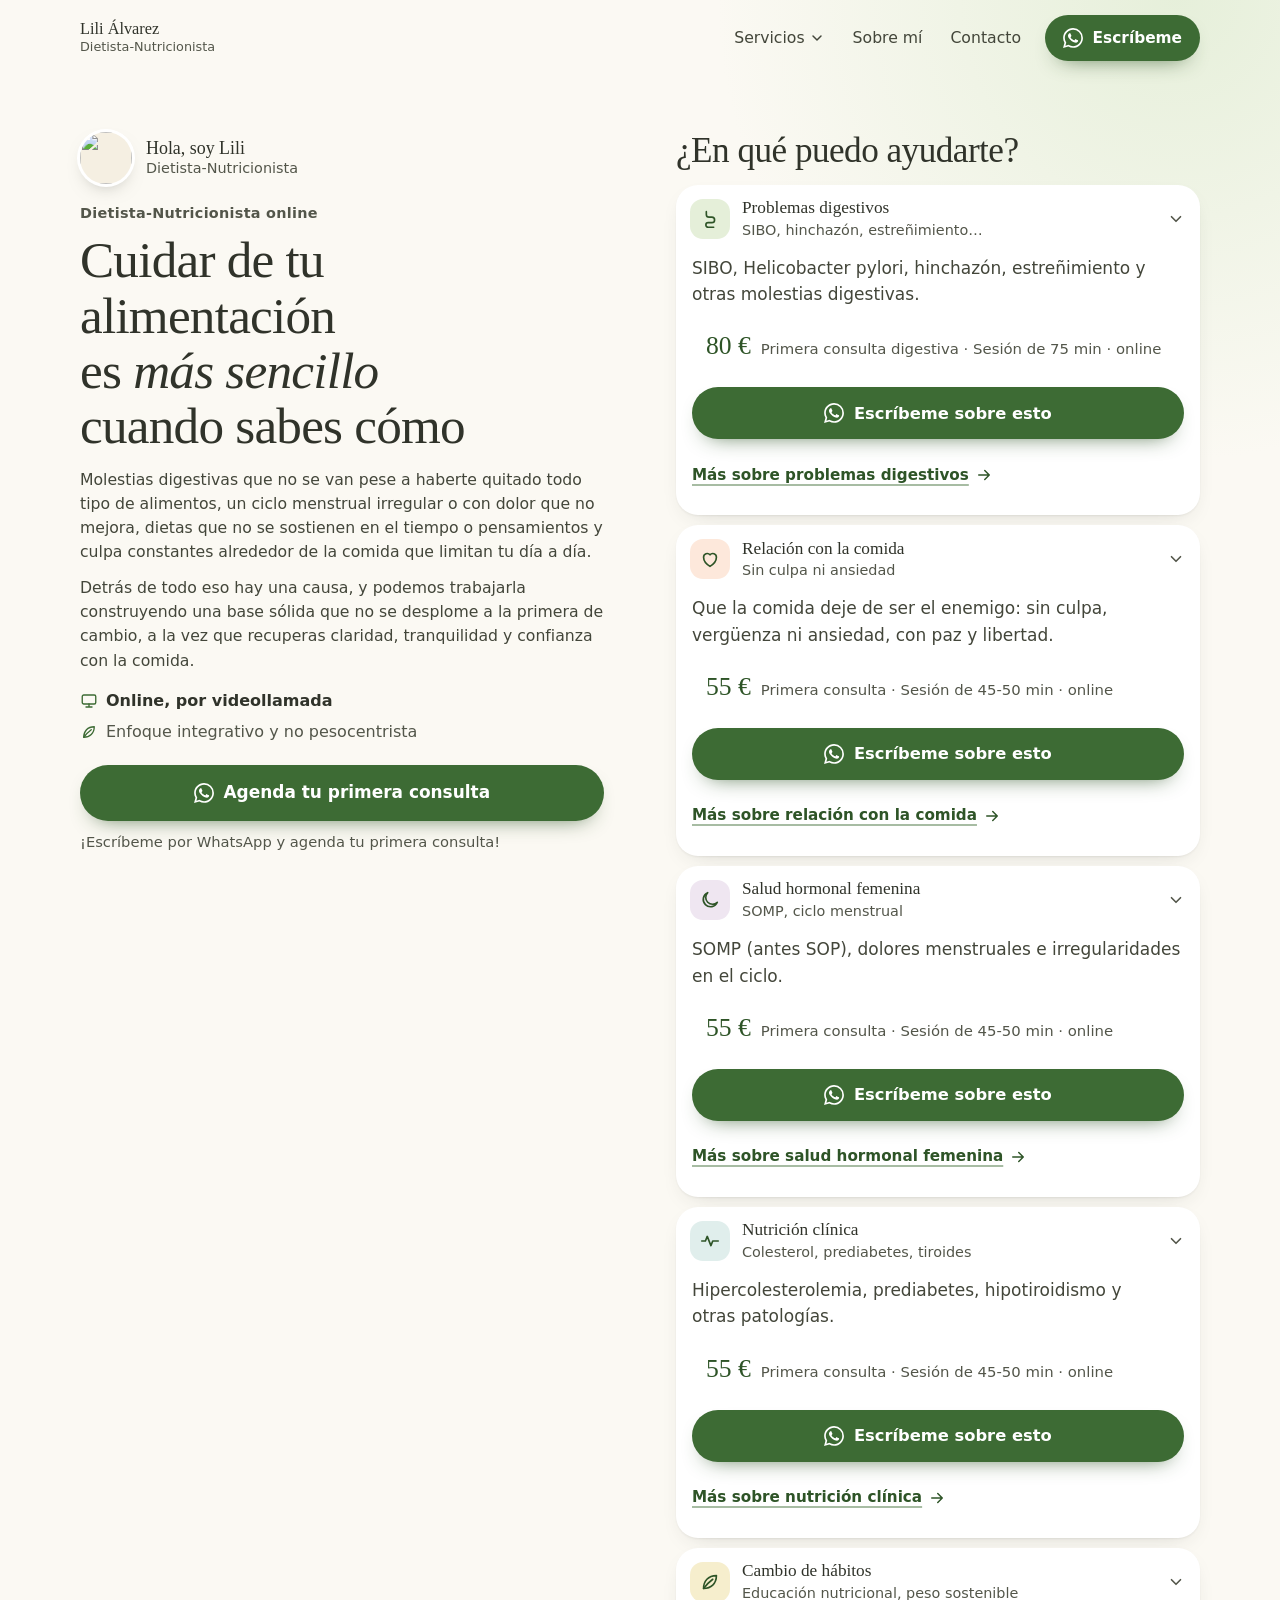
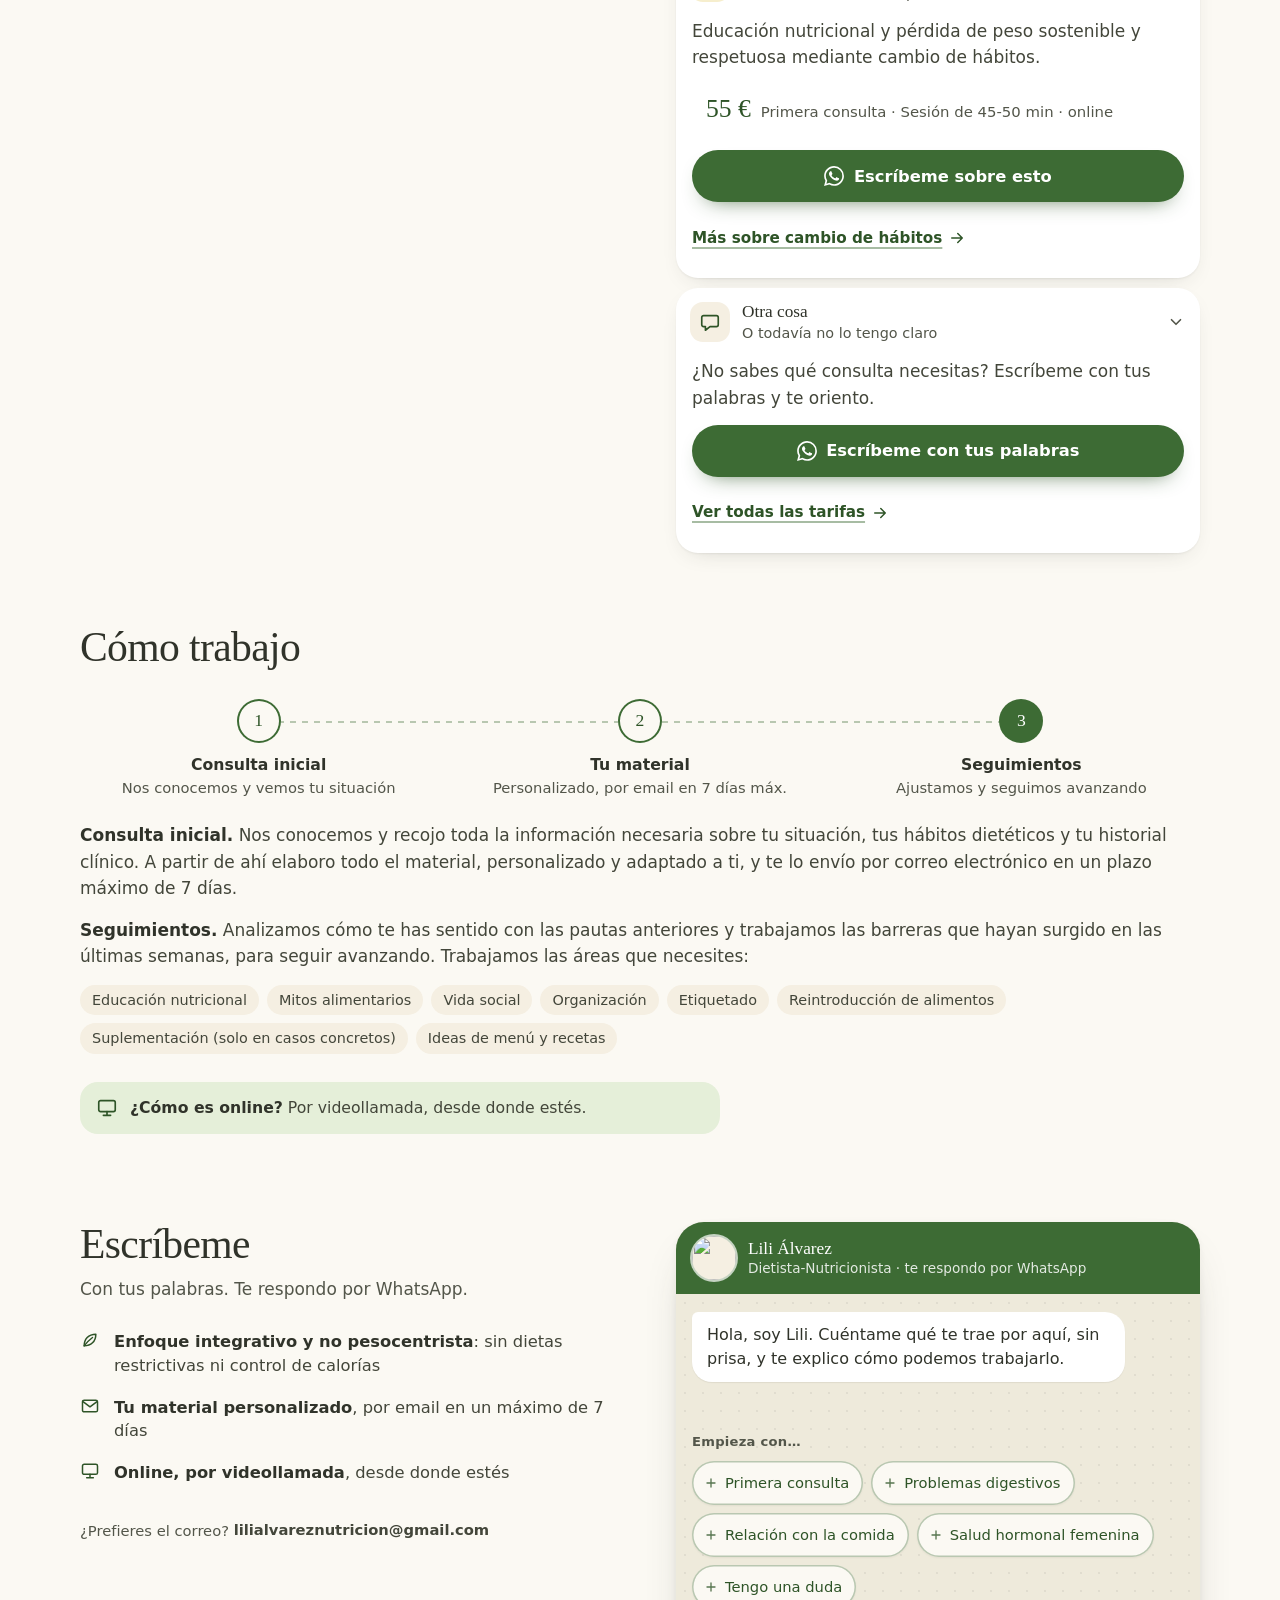
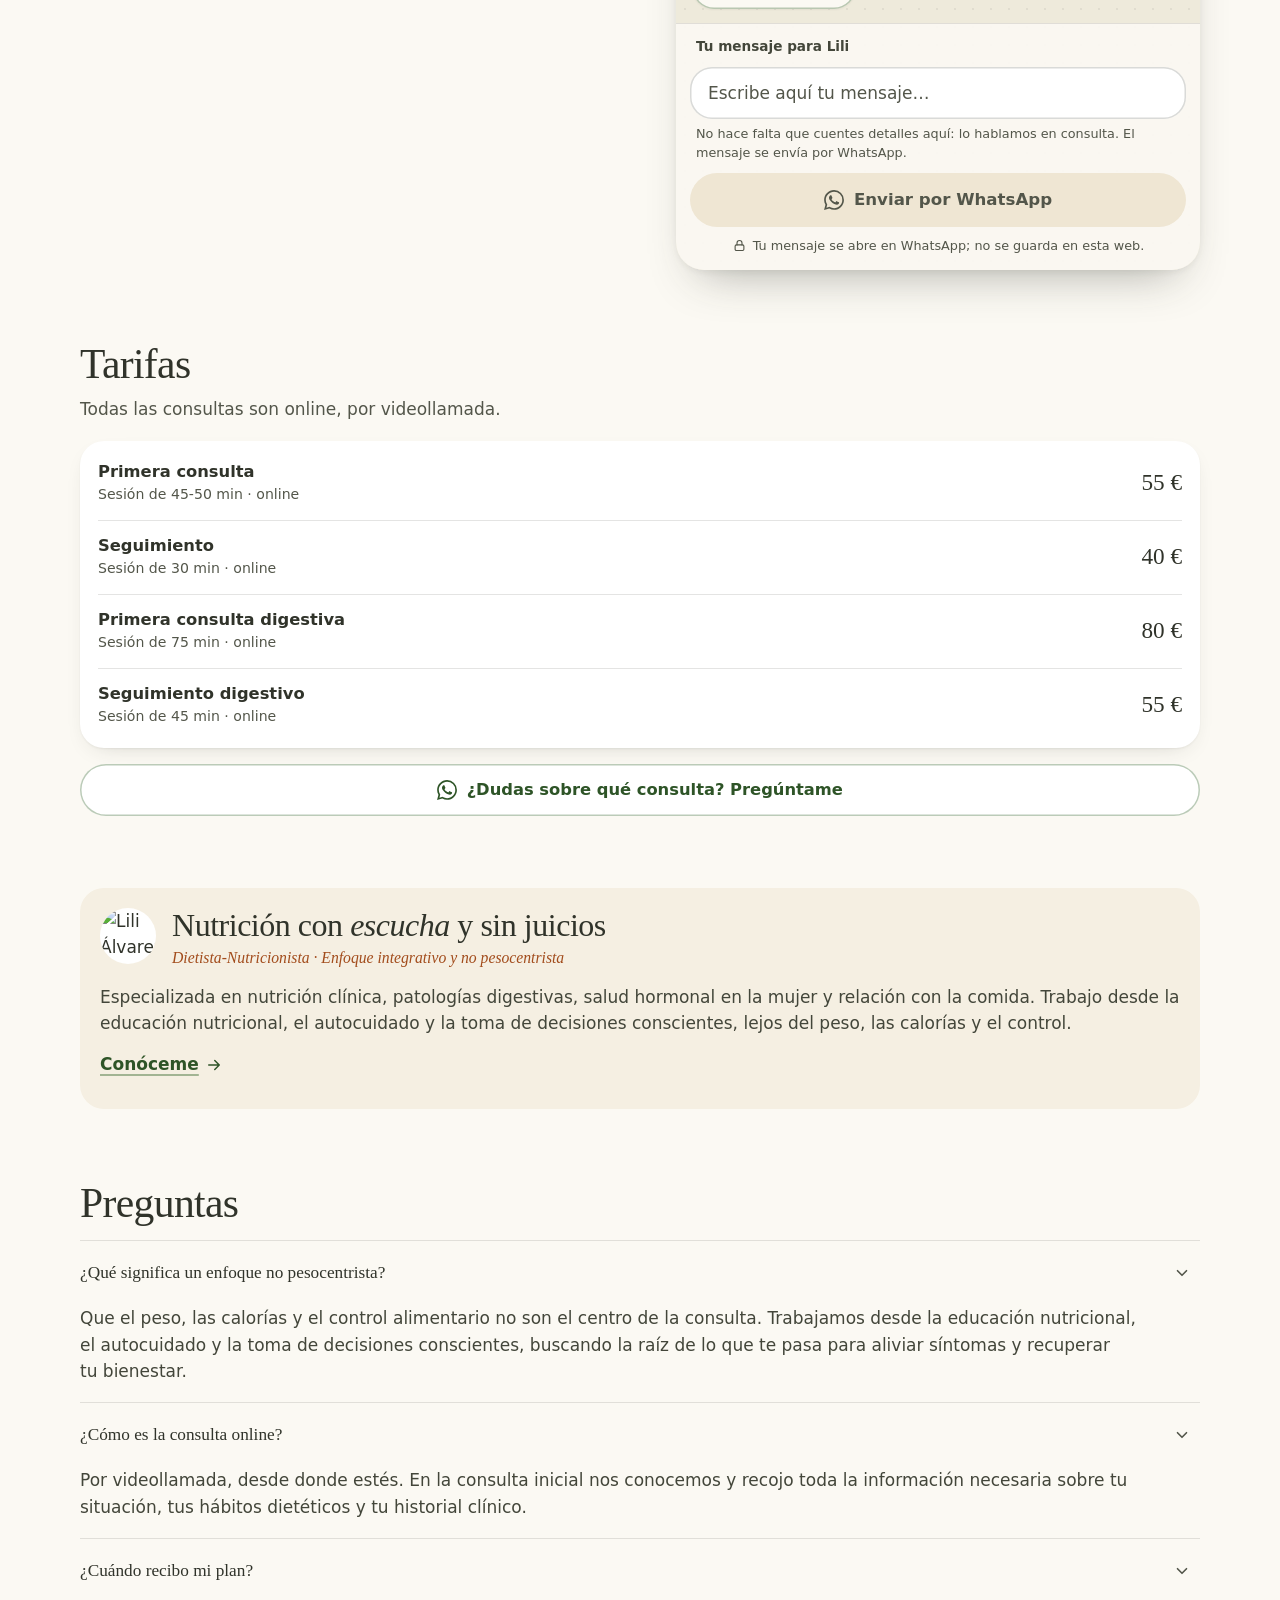
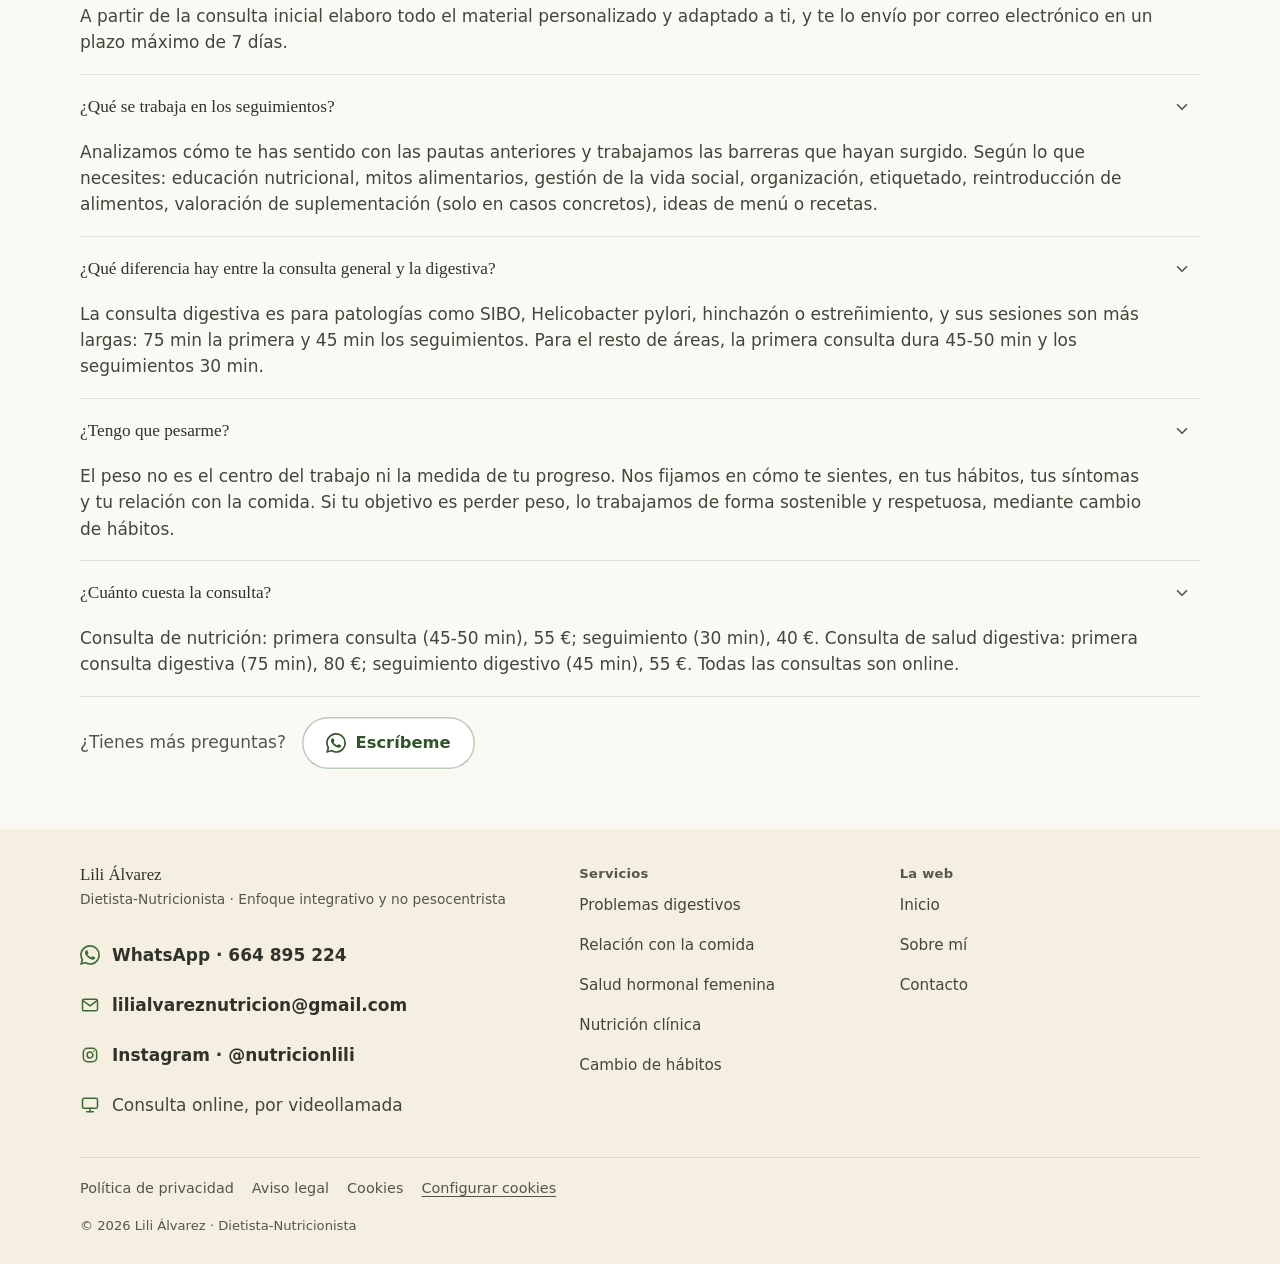
==== commit 75b2444e: "Vista previa: cambios de texto de Lili" ====
--- a/index.html
+++ b/index.html
@@ -7,7 +7,7 @@
   <!-- [PENDIENTE] Google Search Console: añadir aquí la meta google-site-verification cuando exista la propiedad -->
 
   <!-- SEO Meta Tags -->
-  <meta name="description" content="Dietista-Nutricionista online con enfoque integrativo y no pesocentrista: salud digestiva, relación con la comida, salud hormonal de la mujer, nutrición clínica y hábitos y peso.">
+  <meta name="description" content="Dietista-Nutricionista online con enfoque integrativo y no pesocentrista: problemas digestivos, relación con la comida, salud hormonal femenina, nutrición clínica y cambio de hábitos.">
   <meta name="author" content="Lili Álvarez">
   <meta name="robots" content="index, follow, max-snippet:-1, max-image-preview:large, max-video-preview:-1">
 
@@ -18,7 +18,7 @@
   <meta property="og:type" content="website">
   <meta property="og:url" content="https://www.lilialvareznutricion.com/">
   <meta property="og:title" content="Lili Álvarez | Nutricionista online no pesocentrista">
-  <meta property="og:description" content="Dietista-Nutricionista online con enfoque integrativo y no pesocentrista: salud digestiva, relación con la comida, salud hormonal de la mujer, nutrición clínica y hábitos y peso.">
+  <meta property="og:description" content="Dietista-Nutricionista online con enfoque integrativo y no pesocentrista: problemas digestivos, relación con la comida, salud hormonal femenina, nutrición clínica y cambio de hábitos.">
   <meta property="og:image" content="https://www.lilialvareznutricion.com/assets/og-image.jpg">
   <meta property="og:image:width" content="1200">
   <meta property="og:image:height" content="630">
@@ -30,7 +30,7 @@
   <!-- Twitter Card -->
   <meta name="twitter:card" content="summary_large_image">
   <meta name="twitter:title" content="Lili Álvarez | Nutricionista online no pesocentrista">
-  <meta name="twitter:description" content="Dietista-Nutricionista online con enfoque integrativo y no pesocentrista: salud digestiva, relación con la comida, salud hormonal de la mujer, nutrición clínica y hábitos y peso.">
+  <meta name="twitter:description" content="Dietista-Nutricionista online con enfoque integrativo y no pesocentrista: problemas digestivos, relación con la comida, salud hormonal femenina, nutrición clínica y cambio de hábitos.">
   <meta name="twitter:image" content="https://www.lilialvareznutricion.com/assets/og-image.jpg">
 
   <!-- Favicon -->
@@ -68,10 +68,10 @@
   <!-- JSON-LD: lo emite SeoService (src/app/services/seo.service.ts) como un único @graph por página -->
 
 <style>:root{--bg: #fbf9f3;--cream: #f5efe2;--sand: #efe6d3;--wall: #eeeadb;--ink: #30332a;--ink-2: #43463a;--ink-3: #53564a;--sage: #3d6b34;--sage-d: #2e5427;--sage-l: #e5efd9;--sage-m: #cde1bd;--out: #dbeacb;--terra: #a24c1c;--rosa: #fde8db;--ink-rgb: 48, 51, 42;--sage-rgb: 61, 107, 52;--terra-rgb: 162, 76, 28;--line: rgba(var(--ink-rgb), .13);--t-digestiva: var(--sage-l);--t-comida: var(--rosa);--t-hormonal: #efe6f1;--t-clinica: #e0eeec;--t-habitos: #f6eecd;--serif: "Fraunces", Georgia, "Times New Roman", serif;--sans: "Figtree", system-ui, -apple-system, "Segoe UI", sans-serif;--gutter: 20px;--wrap: 680px;--wrap-wide: 1120px;--bar-h: 76px;--r-box: 18px;--r-card: 22px;--r-panel: 28px;--r-pill: 999px;--shadow-1: 0 1px 2px rgba(var(--ink-rgb), .06), 0 8px 24px -14px rgba(var(--ink-rgb), .28);--shadow-2: 0 2px 6px rgba(var(--ink-rgb), .06), 0 24px 48px -24px rgba(var(--ink-rgb), .42);--shadow-3: var(--shadow-2);--ease: cubic-bezier(.2, .75, .25, 1);--ease-sheet: cubic-bezier(.32, .72, 0, 1);--d-fast: .18s;--d-base: .32s;--z-dropdown: 200;--z-header: 1000;--z-bar: 900;--z-banner: 3100;--z-sheet: 3200;--z-skip: 9999;--z-sticky: var(--z-bar);--z-float: var(--z-bar);--c-ink: var(--ink);--c-earth: var(--ink-2);--c-text-muted: var(--ink-3);--c-sage: var(--sage);--c-sage-hover: var(--sage-d);--c-sage-200: var(--sage-m);--c-sage-100: var(--sage-l);--c-sage-50: #f1f6ea;--c-clay: var(--terra);--c-clay-100: #fbeadd;--c-bg: var(--bg);--c-bg-alt: var(--cream);--c-cream: var(--cream);--c-cream-warm: #f8f2e4;--c-sand: #e6dcc4;--c-sand-100: var(--sand);--c-rose: var(--rosa);--c-rose-ink: #97451a;--c-surface: #ffffff;--c-border: var(--line);--c-border-soft: rgba(var(--ink-rgb), .08);--c-border-strong: #85887a;--c-on-dark: #ffffff;--c-on-dark-muted: #dfe3d4;--c-whatsapp: var(--sage);--c-whatsapp-hover: var(--sage-d);--c-error: #b3261e;--c-focus: var(--terra);--c-sage-glow: rgba(var(--sage-rgb), .17);--c-clay-glow: rgba(var(--terra-rgb), .11);--font-serif: var(--serif);--font-sans: var(--sans);--fs-xs: .8125rem;--fs-sm: .9375rem;--fs-body: 1.0625rem;--fs-lead: clamp(1.125rem, 1.05rem + .4vw, 1.3125rem);--fs-h4: clamp(1.0625rem, 1.03rem + .2vw, 1.1875rem);--fs-h3: clamp(1.375rem, 1.25rem + .55vw, 1.75rem);--fs-h2: clamp(1.8rem, 1.45rem + 1.5vw, 2.6rem);--fs-h1: clamp(2.1rem, 1.45rem + 3vw, 3.7rem);--fw-heading: 400;--lh-tight: 1.05;--lh-heading: 1.1;--lh-body: 1.55;--tracking-tight: -.015em;--tracking-label: .12em;--measure: 38rem;--space-half: .25rem;--space-1: .5rem;--space-2: 1rem;--space-3: 1.5rem;--space-4: 2rem;--space-5: 2.5rem;--space-6: 3rem;--space-8: 4rem;--space-10: 5rem;--space-12: 6rem;--section-y: clamp(2.5rem, 1.5rem + 5.5vw, 7rem);--section-y-tight: clamp(2.5rem, 1.75rem + 3vw, 4.5rem);--container: 1120px;--card-pad: clamp(1.25rem, 1rem + 1vw, 2rem);--radius-xs: 8px;--radius-sm: 12px;--radius: var(--r-box);--radius-lg: var(--r-card);--radius-control: var(--r-pill);--radius-pill: var(--r-pill);--border: 1px solid var(--line);--control-h: 48px;--control-h-lg: 56px;--tap-min: 44px;--dur-fast: var(--d-fast);--dur: .22s;--dur-reveal: .6s;--ease-out: var(--ease);--dur-enter: .56s;--dur-breathe: 18s;--header-height: 64px;--font-accent: var(--serif);--font-hand: var(--serif);--color-bg: var(--bg);--color-bg-alt: var(--cream);--color-bg-green: var(--sage-m);--color-bg-green-light: var(--sage-l);--color-primary: var(--ink-2);--color-primary-dark: var(--ink);--color-primary-light: #a3a593;--color-secondary: var(--ink-3);--color-accent: var(--sage);--color-accent-dark: var(--sage-d);--color-accent-light: var(--sage-m);--color-warm: var(--c-sand);--color-heading: var(--ink);--color-text: var(--ink-2);--color-text-light: var(--ink-3);--color-white: #ffffff;--color-surface: #ffffff;--color-border: var(--line);--color-border-input: var(--c-border-strong);--color-rose: var(--rosa);--color-lilac: var(--sand);--color-error: var(--c-error);--color-focus: var(--terra);--color-whatsapp: var(--sage);--color-whatsapp-dark: var(--sage-d);--font-heading: var(--serif);--font-subheading: var(--serif);--font-body: var(--sans);--shadow-sm: var(--shadow-1);--shadow-md: var(--shadow-1);--shadow-lg: var(--shadow-2);--radius-full: var(--r-pill);--transition: var(--dur) var(--ease);--max-width: var(--container);color-scheme:light}@media(min-width:720px){:root{--gutter: 32px}}*,*:before,*:after{box-sizing:border-box;margin:0;padding:0}html{font-synthesis:none;-webkit-text-size-adjust:100%;scroll-behavior:smooth;scroll-padding-top:var(--space-2);scroll-padding-bottom:calc(100px + var(--consent-alto, 0px))}body{font-family:var(--font-sans);font-size:var(--fs-body);line-height:var(--lh-body);color:var(--ink);background:radial-gradient(circle at 92% 0,color-mix(in srgb,var(--sage-l) 95%,transparent),transparent min(460px,90vw)) no-repeat,var(--bg);-webkit-font-smoothing:antialiased;overflow-x:clip}button,textarea{font:inherit;color:inherit}img,svg{max-width:100%;display:block}img{height:auto}a{color:inherit;text-decoration:none}ul,ol{list-style:none}h1,h2{color:var(--c-ink);line-height:var(--lh-heading);text-wrap:balance}h1,h2{font-family:var(--font-serif);font-weight:var(--fw-heading);letter-spacing:var(--tracking-tight)}h1{font-size:var(--fs-h1);line-height:var(--lh-tight)}h2{font-size:var(--fs-h2);line-height:1.12}p{text-wrap:pretty}strong,b{font-weight:700}em,i{font-style:italic}.skip-to-content{position:absolute;top:-100%;left:var(--space-2);z-index:var(--z-skip);padding:var(--space-1) var(--space-2);border-radius:0 0 var(--radius-sm) var(--radius-sm);background:var(--c-ink);color:var(--c-on-dark);font-weight:600;font-size:var(--fs-sm)}.skip-to-content:focus{top:0}.sr-only{position:absolute;width:1px;height:1px;padding:0;margin:-1px;overflow:hidden;clip:rect(0,0,0,0);white-space:nowrap;border:0}.btn{display:inline-flex;align-items:center;justify-content:center;gap:.6rem;min-height:52px;padding:14px 24px;border:0;border-radius:var(--r-pill);background:var(--sage);color:#fff;box-shadow:0 10px 22px -14px color-mix(in srgb,var(--sage-d) 90%,transparent);font-family:var(--sans);font-size:1.02rem;font-weight:600;line-height:1.2;touch-action:manipulation;letter-spacing:0;text-align:center;text-transform:none;text-decoration:none;cursor:pointer;-webkit-user-select:none;user-select:none;-webkit-tap-highlight-color:transparent;transition:background-color var(--dur) var(--ease),color var(--dur) var(--ease),border-color var(--dur) var(--ease),box-shadow var(--dur-fast) var(--ease),transform var(--dur-fast) var(--ease)}.btn:hover{background-color:var(--sage-d)}.btn:active{transform:scale(.98)}.btn:focus-visible{outline:3px solid var(--terra);outline-offset:3px}.btn:disabled{opacity:.5;cursor:not-allowed;transform:none}.link-arrow{display:inline-flex;align-items:center;gap:.4rem;min-height:var(--tap-min);color:var(--c-sage);font-weight:600;text-decoration:underline;text-decoration-color:transparent;text-underline-offset:.25em;transition:color var(--dur) var(--ease),text-decoration-color var(--dur) var(--ease)}.link-arrow app-icon{transition:transform var(--dur) var(--ease)}.link-arrow:hover{color:var(--c-sage-hover);text-decoration-color:currentColor}@media(prefers-reduced-motion:reduce){html{scroll-behavior:auto}*,*:before,*:after{animation-duration:.01ms!important;animation-iteration-count:1!important;transition-duration:.01ms!important;scroll-behavior:auto!important}.btn:active{transform:none}}@keyframes enter-up{0%{opacity:0;transform:translate3d(0,14px,0)}}.enter{animation:enter-up var(--dur-enter) var(--ease-out) var(--d, 0ms) both}@media(prefers-reduced-motion:reduce){.enter{animation:none!important;opacity:1;transform:none}}body{-moz-osx-font-smoothing:grayscale;-webkit-tap-highlight-color:transparent}h1,h2{font-synthesis:none;line-height:1.1}p{margin:0}[tabindex="-1"]:focus{outline:none}.wrap{width:min(var(--wrap),100% - 2 * var(--gutter));margin-inline:auto}section{scroll-margin-top:16px}.sec{padding:52px 0 0}.sec__head h2{font-size:clamp(1.8rem,1.45rem + 1.5vw,2.6rem)}.sec__head p{margin-top:8px;color:var(--ink-3)}.kicker{font-size:.9rem;font-weight:600;letter-spacing:.02em;color:var(--ink-3)}.btn--soft{background:#fff;color:var(--sage-d);border-color:transparent;box-shadow:inset 0 0 0 1.5px rgba(var(--sage-rgb),.35)}.btn--soft:hover{background:var(--sage-l);border-color:transparent;color:var(--sage-d)}.btn--block{display:flex;width:100%}.btn app-icon svg{width:20px;height:20px}.link-arrow{display:inline-flex;align-items:center;gap:6px;min-height:48px;color:var(--sage-d);font-weight:600;text-decoration:underline;text-underline-offset:4px;text-decoration-thickness:1.5px;text-decoration-color:rgba(var(--sage-rgb),.45)}.link-arrow:hover{color:var(--sage-d);text-decoration-color:currentColor}.link-arrow app-icon{transition:transform var(--d-fast) var(--ease)}.link-arrow:hover app-icon{transform:translate(3px)}.micro{font-size:.92rem;line-height:1.45;color:var(--ink-3)}.micro b{font-weight:600;color:var(--ink-2)}.fee{display:flex;align-items:baseline;flex-wrap:wrap;gap:4px 10px;padding:12px 14px;border-radius:16px;background:#ffffffbf}.fee b{font:500 1.6rem/1 var(--serif);color:var(--sage-d)}.fee span{font-size:.93rem;color:var(--ink-3)}.prices{margin-top:18px;border-radius:24px;background:#fff;box-shadow:var(--shadow-1);padding:6px 18px}.prices li{display:grid;grid-template-columns:1fr auto;align-items:center;gap:2px 16px;padding:14px 0;border-bottom:1px solid var(--line)}.prices li:last-child{border-bottom:0}.prices b{font-weight:600;font-size:1.02rem;line-height:1.3;color:var(--ink)}.prices span{grid-column:1;font-size:.88rem;color:var(--ink-3)}.prices strong{grid-row:1 / span 2;grid-column:2;font:500 1.45rem/1 var(--serif);color:var(--ink)}.callout{display:flex;gap:12px;align-items:flex-start;padding:14px 16px;border-radius:var(--r-box);background:var(--sage-l);color:var(--ink-2);font-size:.98rem}.callout app-icon{color:var(--sage-d);margin-top:1px}.callout b{font-weight:600;color:var(--ink)}.xp__panel{overflow:hidden}.chev{width:28px;height:28px;border-radius:50%;display:grid;place-items:center;color:var(--ink-3);transition:transform var(--d-base) var(--ease),background-color var(--d-base) var(--ease)}.chev app-icon svg{width:18px;height:18px}.faq{margin-top:14px;border-top:1px solid var(--line)}.faq>li{border-bottom:1px solid var(--line)}.faq__btn{display:grid;grid-template-columns:1fr 32px;gap:12px;align-items:center;width:100%;min-height:64px;padding:12px 0;border:0;background:none;text-align:left;cursor:pointer;font:500 1.08rem/1.3 var(--serif);color:var(--ink);touch-action:manipulation}.faq__btn:active{opacity:.75}.faq__body{padding:0 40px 18px 0;color:var(--ink-2)}.tlist{display:grid;gap:10px;margin-top:14px}.topic{--tint: var(--sage-l);border-radius:var(--r-card);background:#fff;box-shadow:var(--shadow-1);transition:background-color var(--d-base) var(--ease),box-shadow var(--d-base) var(--ease)}.topic[data-t=digestiva]{--tint: var(--t-digestiva)}.topic[data-t=comida]{--tint: var(--t-comida)}.topic[data-t=hormonal]{--tint: var(--t-hormonal)}.topic[data-t=clinica]{--tint: var(--t-clinica)}.topic[data-t=habitos]{--tint: var(--t-habitos)}.topic[data-t=otra]{--tint: var(--cream)}.topic__btn{display:grid;grid-template-columns:40px 1fr 24px;align-items:center;gap:12px;width:100%;min-height:68px;padding:12px 14px;border:0;background:none;cursor:pointer;text-align:left;border-radius:var(--r-card);touch-action:manipulation;transition:transform var(--d-fast) var(--ease);color:var(--ink)}.topic__btn:active{transform:scale(.985)}.topic__dot{width:40px;height:40px;border-radius:13px;background:var(--tint);display:grid;place-items:center;color:var(--sage-d);transition:background-color var(--d-base) var(--ease)}.topic__label{display:block;font:500 1.08rem/1.2 var(--serif)}.topic__hint{display:block;margin-top:2px;font-size:.9rem;line-height:1.3;color:var(--ink-3)}.topic__body{padding:2px 16px 18px;display:grid;gap:14px}.topic__body p{color:var(--ink-2)}.topic__body .link-arrow{min-height:44px;justify-self:start;font-size:.95rem}.scrim{position:fixed;inset:0;z-index:0;background:rgba(var(--ink-rgb),.38);opacity:0;transition:opacity .36s var(--ease);pointer-events:auto}.sheet{position:fixed;inset:0;z-index:var(--z-sheet);pointer-events:none}.sheet[hidden]{display:none}.sheet__panel{position:absolute;z-index:1;left:0;right:0;bottom:var(--kb, 0px);max-height:calc(var(--vvh, 100svh) - 28px);display:flex;flex-direction:column;border-radius:var(--r-panel) var(--r-panel) 0 0;background:var(--wall);box-shadow:0 -20px 60px -20px rgba(var(--ink-rgb),.45);overflow:hidden;pointer-events:auto;transform:translateY(105%);transition:transform .46s var(--ease-sheet);will-change:transform;padding-bottom:env(safe-area-inset-bottom)}.sheet__head{position:relative;display:flex;align-items:center;gap:12px;padding:22px 16px 14px;background:var(--sage);color:#fff;touch-action:none;cursor:grab;flex:none}.sheet__head img{width:44px;height:44px;border-radius:50%;object-fit:cover;object-position:50% 18%;background:var(--cream);box-shadow:0 0 0 2px #ffffffb3}.sheet__head b{display:block;font:500 1.08rem/1.2 var(--serif)}.sheet__head span{display:block;font-size:.8rem;line-height:1.3;color:#e8f0de}.sheet__head>div{flex:1;min-width:0}.sheet__grab{position:absolute;top:8px;left:50%;width:40px;height:5px;margin-left:-20px;border-radius:5px;background:#ffffff8c}.sheet__close{flex:none;width:48px;height:48px;border-radius:50%;border:0;cursor:pointer;display:grid;place-items:center;background:#ffffff29;color:#fff;transition:background-color var(--d-fast) var(--ease),transform var(--d-fast) var(--ease)}.sheet__close:hover{background:#ffffff47}.sheet__close:active{transform:scale(.94)}.sheet__close:focus-visible,.sheet__head :focus-visible{outline-color:#fff}@media(max-height:520px){.sheet__head{padding-top:14px;padding-bottom:10px}.sheet__head span,.sheet__grab{display:none}.sheet__head img{width:36px;height:36px}}@media(min-width:720px){.sec{padding-top:72px}.sheet__panel{left:50%;right:auto;width:440px;bottom:calc(var(--kb, 0px) + 20px);margin-left:-220px;border-radius:var(--r-panel);max-height:min(720px,calc(var(--vvh, 100vh) - 40px))}}@media(min-width:1024px){:root{--axis-left: max(var(--gutter), calc((100% - var(--wrap-wide)) / 2))}.wrap{margin-left:var(--axis-left);margin-right:auto}}@media(prefers-reduced-motion:reduce){*,*:before,*:after{animation:none!important;transition:none!important}.enter{opacity:1!important;transform:none!important}}
-</style><link rel="stylesheet" href="styles-YJOATXYI.css" media="print" onload="this.media='all'"><noscript><link rel="stylesheet" href="styles-YJOATXYI.css"></noscript><style ng-app-id="ng">#main-content[_ngcontent-ng-c1924629096]:focus{outline:none}.foot[_ngcontent-ng-c1924629096]{margin-top:60px;padding:36px 0 calc(28px + env(safe-area-inset-bottom));background:var(--cream);color:var(--ink-2)}.foot__in[_ngcontent-ng-c1924629096]{width:min(var(--wrap),100% - 2 * var(--gutter));margin-inline:auto}.foot__brand[_ngcontent-ng-c1924629096]{display:flex;align-items:center;gap:12px}.foot__brand[_ngcontent-ng-c1924629096]   b[_ngcontent-ng-c1924629096]{display:block;font:500 1.05rem/1.2 var(--serif);color:var(--ink)}.foot__brand[_ngcontent-ng-c1924629096]   span[_ngcontent-ng-c1924629096]{font-size:.86rem;color:var(--ink-3)}.contact[_ngcontent-ng-c1924629096]{margin-top:20px;display:grid;gap:2px}.contact[_ngcontent-ng-c1924629096]   a[_ngcontent-ng-c1924629096], .contact[_ngcontent-ng-c1924629096]   p[_ngcontent-ng-c1924629096]{display:flex;min-width:0;overflow-wrap:anywhere;align-items:center;gap:12px;min-height:48px;text-decoration:none;color:var(--ink-2)}.contact[_ngcontent-ng-c1924629096]   a[_ngcontent-ng-c1924629096]{font-weight:600;color:var(--ink)}.contact[_ngcontent-ng-c1924629096]   a[_ngcontent-ng-c1924629096]:hover{color:var(--sage-d)}.contact[_ngcontent-ng-c1924629096]   app-icon[_ngcontent-ng-c1924629096]{color:var(--sage);flex:none}.foot__links[_ngcontent-ng-c1924629096]{display:grid;grid-template-columns:1fr 1fr;gap:8px 20px;margin-top:28px;padding-top:20px;border-top:1px solid var(--line)}.foot__links[_ngcontent-ng-c1924629096]   h2[_ngcontent-ng-c1924629096]{font:600 .82rem/1.3 var(--sans);letter-spacing:.02em;color:var(--ink-3);margin:0 0 4px}.foot__links[_ngcontent-ng-c1924629096]   a[_ngcontent-ng-c1924629096]{display:inline-flex;align-items:center;min-height:40px;color:var(--ink-2);font-size:.95rem;text-decoration:none}.foot__links[_ngcontent-ng-c1924629096]   a[_ngcontent-ng-c1924629096]:hover{color:var(--sage-d);text-decoration:underline;text-underline-offset:3px}.legal[_ngcontent-ng-c1924629096]{display:flex;flex-wrap:wrap;gap:0 18px;margin-top:16px;padding-top:8px;border-top:1px solid var(--line);font-size:.9rem}.legal[_ngcontent-ng-c1924629096]   a[_ngcontent-ng-c1924629096], .legal__btn[_ngcontent-ng-c1924629096]{display:inline-flex;align-items:center;min-height:44px;color:var(--ink-3)}.legal__btn[_ngcontent-ng-c1924629096]{border:0;background:none;padding:0;font:inherit;text-decoration:underline;text-underline-offset:3px;cursor:pointer}.legal[_ngcontent-ng-c1924629096]   a[_ngcontent-ng-c1924629096]:hover, .legal__btn[_ngcontent-ng-c1924629096]:hover{color:var(--sage-d)}.foot__copy[_ngcontent-ng-c1924629096]{margin-top:6px;font-size:.82rem;color:var(--ink-3)}@media(min-width:720px){.foot__in[_ngcontent-ng-c1924629096]{width:min(var(--wrap-wide),100% - 2 * var(--gutter));display:grid;grid-template-columns:minmax(0,1fr) minmax(0,1.4fr);gap:0 56px}.foot__brand[_ngcontent-ng-c1924629096], .contact[_ngcontent-ng-c1924629096]{grid-column:1}.foot__links[_ngcontent-ng-c1924629096]{grid-column:2;grid-row:1 / span 3;margin-top:0;padding-top:0;border-top:0;align-content:start}.legal[_ngcontent-ng-c1924629096], .foot__copy[_ngcontent-ng-c1924629096]{grid-column:1 / -1}.legal[_ngcontent-ng-c1924629096]{margin-top:28px}}</style><style ng-app-id="ng">[_nghost-ng-c1611207933]{--consent-tierra: var(--c-earth);--consent-tierra-osc: var(--c-ink);--consent-crema: var(--c-bg);--consent-salvia: var(--c-sage)}.consent[_ngcontent-ng-c1611207933]{position:fixed;left:0;right:0;bottom:0;z-index:var(--z-banner, 3100);background:var(--consent-crema);color:var(--consent-tierra-osc);border-radius:var(--r-panel, 28px) var(--r-panel, 28px) 0 0;box-shadow:0 -1px 0 var(--line),0 -20px 50px -24px rgba(var(--ink-rgb),.45);padding:1rem 1.25rem calc(1rem + env(safe-area-inset-bottom,0px));animation:_ngcontent-ng-c1611207933_consent-in .35s cubic-bezier(.16,1,.3,1)}@keyframes _ngcontent-ng-c1611207933_consent-in{0%{transform:translateY(100%);opacity:0}to{transform:translateY(0);opacity:1}}@media(prefers-reduced-motion:reduce){.consent[_ngcontent-ng-c1611207933]{animation:none}}.consent__inner[_ngcontent-ng-c1611207933]{max-width:var(--container, 1200px);margin:0 auto;display:flex;align-items:center;gap:1.5rem}.consent__copy[_ngcontent-ng-c1611207933]{flex:1;min-width:0}.consent__title[_ngcontent-ng-c1611207933]{font-family:var(--serif);font-size:1.15rem;font-weight:500;color:var(--consent-tierra);margin:0 0 .2rem;line-height:1.25}.consent__title[_ngcontent-ng-c1611207933]:focus{outline:none}.consent__title[_ngcontent-ng-c1611207933]:focus-visible{outline:2px solid var(--consent-salvia);outline-offset:3px}.consent__text[_ngcontent-ng-c1611207933]{font-family:var(--font-sans);font-size:var(--fs-sm, .9375rem);line-height:1.5;margin:0;color:var(--consent-tierra)}.consent__link[_ngcontent-ng-c1611207933]{color:var(--consent-salvia);font-weight:700;text-decoration:underline;text-underline-offset:2px;white-space:nowrap}.consent__link[_ngcontent-ng-c1611207933]:hover{color:var(--consent-tierra-osc)}.consent__link[_ngcontent-ng-c1611207933]:focus-visible{outline:2px solid var(--consent-tierra-osc);outline-offset:2px;border-radius:2px}.consent__actions[_ngcontent-ng-c1611207933]{display:flex;gap:.6rem;flex-shrink:0}.consent__btn[_ngcontent-ng-c1611207933]{min-width:7.5rem;min-height:var(--control-h, 48px);padding:.625rem 1.25rem;border-radius:var(--radius-pill, 999px);border:0;background:var(--consent-tierra-osc);color:#fff;font-family:var(--font-sans);font-size:1rem;font-weight:600;cursor:pointer;transition:background-color var(--dur, .24s) var(--ease, ease),border-color var(--dur, .24s) var(--ease, ease),transform var(--dur-fast, .15s) ease}.consent__btn[_ngcontent-ng-c1611207933]:hover{background:var(--consent-tierra)}.consent__btn[_ngcontent-ng-c1611207933]:active{transform:translateY(1px)}.consent__btn[_ngcontent-ng-c1611207933]:focus-visible{outline:3px solid var(--c-focus);outline-offset:3px}.consent__title[_ngcontent-ng-c1611207933]{position:absolute;width:1px;height:1px;margin:-1px;padding:0;overflow:hidden;clip:rect(0 0 0 0);white-space:nowrap;border:0}@media(max-width:719px){.consent[_ngcontent-ng-c1611207933]{padding:.5rem 1rem calc(.5rem + env(safe-area-inset-bottom,0px));border-radius:var(--r-box, 18px) var(--r-box, 18px) 0 0}.consent__inner[_ngcontent-ng-c1611207933]{flex-direction:column;align-items:stretch;gap:.4rem}.consent__text[_ngcontent-ng-c1611207933]{font-size:var(--fs-xs, .8125rem);line-height:1.4}.consent__actions[_ngcontent-ng-c1611207933]{gap:.5rem}.consent__btn[_ngcontent-ng-c1611207933]{flex:1 1 0;min-width:0;min-height:40px;padding:.3rem .75rem;font-size:.9rem}}@media(min-width:720px){.consent[_ngcontent-ng-c1611207933]{left:24px;right:auto;bottom:24px;max-width:520px;border-radius:var(--r-box, 18px);padding:.75rem .9rem .75rem 1.1rem;box-shadow:var(--shadow-2),0 0 0 1px var(--line)}.consent__inner[_ngcontent-ng-c1611207933]{gap:1rem}.consent__text[_ngcontent-ng-c1611207933]{font-size:var(--fs-xs, .8125rem);line-height:1.45}.consent__actions[_ngcontent-ng-c1611207933]{gap:.4rem}.consent__btn[_ngcontent-ng-c1611207933]{min-width:0;min-height:38px;padding:.35rem 1rem;font-size:.875rem}}</style><style ng-app-id="ng">.hdr[_ngcontent-ng-c1001757982]{position:relative;z-index:var(--z-header);padding-top:env(safe-area-inset-top)}.hdr__in[_ngcontent-ng-c1001757982]{display:flex;align-items:center;justify-content:space-between;gap:12px;width:min(var(--wrap-wide),100% - 2 * var(--gutter));margin-inline:auto;min-height:64px}.hdr__brand[_ngcontent-ng-c1001757982]{display:inline-flex;align-items:center;gap:10px;min-height:48px;min-width:0;color:var(--ink);text-decoration:none}.hdr__brand[_ngcontent-ng-c1001757982]   b[_ngcontent-ng-c1001757982]{display:block;font:500 1.02rem/1.15 var(--serif);white-space:nowrap}.hdr__brand[_ngcontent-ng-c1001757982]   small[_ngcontent-ng-c1001757982]{display:block;font-size:.8rem;line-height:1.3;color:var(--ink-3)}.hdr__menu[_ngcontent-ng-c1001757982]{display:inline-flex;align-items:center;gap:8px;min-height:44px;padding:8px 16px 8px 12px;border:0;border-radius:var(--r-pill);background:#fff;color:var(--sage-d);font:600 .95rem/1 var(--sans);cursor:pointer;box-shadow:inset 0 0 0 1.5px rgba(var(--sage-rgb),.3),var(--shadow-1);touch-action:manipulation;transition:transform var(--d-fast) var(--ease),background-color var(--d-fast) var(--ease)}.hdr__menu[_ngcontent-ng-c1001757982]:hover{background:var(--sage-l)}.hdr__menu[_ngcontent-ng-c1001757982]:active{transform:scale(.97)}.hdr__nav[_ngcontent-ng-c1001757982]{display:none}@media(min-width:1024px){.hdr__in[_ngcontent-ng-c1001757982]{min-height:76px}.hdr__menu[_ngcontent-ng-c1001757982]{display:none}.hdr__nav[_ngcontent-ng-c1001757982]{display:flex;align-items:center;gap:4px}.hdr__link[_ngcontent-ng-c1001757982]{display:inline-flex;align-items:center;gap:4px;min-height:44px;padding:8px 12px;border:0;border-radius:var(--r-pill);background:none;color:var(--ink-2);font:500 .98rem/1 var(--sans);text-decoration:none;cursor:pointer;transition:background-color var(--d-fast) var(--ease),color var(--d-fast) var(--ease)}.hdr__link[_ngcontent-ng-c1001757982]:hover{background:#ffffffb3;color:var(--ink)}.hdr__link.is-active[_ngcontent-ng-c1001757982]{color:var(--sage-d);text-decoration:underline;text-underline-offset:6px;text-decoration-thickness:1.5px}.hdr__cta[_ngcontent-ng-c1001757982]{min-height:46px;padding:10px 18px;margin-left:8px;font-size:.96rem}.dd[_ngcontent-ng-c1001757982]{position:relative}.dd__btn[_ngcontent-ng-c1001757982]   app-icon[_ngcontent-ng-c1001757982]{transition:transform var(--d-base) var(--ease)}.dd.is-open[_ngcontent-ng-c1001757982]   .dd__btn[_ngcontent-ng-c1001757982]   app-icon[_ngcontent-ng-c1001757982]{transform:rotate(180deg)}.dd__menu[_ngcontent-ng-c1001757982]{position:absolute;top:calc(100% + 8px);left:-8px;z-index:var(--z-dropdown);width:380px;padding:8px;border-radius:var(--r-card);background:#fff;box-shadow:var(--shadow-2),0 0 0 1px var(--line);opacity:0;visibility:hidden;transform:translateY(-6px);transition:opacity var(--d-fast) var(--ease),transform var(--d-fast) var(--ease),visibility 0s linear var(--d-fast)}.dd.is-open[_ngcontent-ng-c1001757982]   .dd__menu[_ngcontent-ng-c1001757982]{opacity:1;visibility:visible;transform:none;transition:opacity var(--d-fast) var(--ease),transform var(--d-fast) var(--ease),visibility 0s}.dd__menu[_ngcontent-ng-c1001757982]   a[_ngcontent-ng-c1001757982]{display:flex;align-items:center;gap:12px;padding:10px 12px;border-radius:14px;color:var(--ink);text-decoration:none}.dd__menu[_ngcontent-ng-c1001757982]   a[_ngcontent-ng-c1001757982]:hover   .svc-ico[_ngcontent-ng-c1001757982], .dd__menu[_ngcontent-ng-c1001757982]   a.is-active[_ngcontent-ng-c1001757982]   .svc-ico[_ngcontent-ng-c1001757982]{background:#fff}.dd__menu[_ngcontent-ng-c1001757982]   a[_ngcontent-ng-c1001757982]:hover, .dd__menu[_ngcontent-ng-c1001757982]   a.is-active[_ngcontent-ng-c1001757982]{background:var(--sage-l)}.dd__menu[_ngcontent-ng-c1001757982]   b[_ngcontent-ng-c1001757982]{display:block;font:500 1.02rem/1.25 var(--serif)}.dd__menu[_ngcontent-ng-c1001757982]   small[_ngcontent-ng-c1001757982]{display:block;margin-top:2px;font-size:.85rem;color:var(--ink-3)}}.menu[_ngcontent-ng-c1001757982]   .sheet__panel[_ngcontent-ng-c1001757982]{background:var(--bg);max-height:calc(var(--vvh, 100svh) * .82)}.menu[_ngcontent-ng-c1001757982]   .sheet__head[_ngcontent-ng-c1001757982]{padding-top:22px}.menu__body[_ngcontent-ng-c1001757982]{flex:1 1 auto;min-height:0;overflow-y:auto;overscroll-behavior:contain;padding:8px 16px 16px}.menu__label[_ngcontent-ng-c1001757982]{margin:14px 4px 6px;font-size:.82rem;font-weight:600;letter-spacing:.02em;color:var(--ink-3)}.menu__list[_ngcontent-ng-c1001757982]{display:grid;gap:8px}.menu__list[_ngcontent-ng-c1001757982]   a[_ngcontent-ng-c1001757982]{display:flex;align-items:center;justify-content:space-between;gap:12px;min-height:56px;padding:10px 14px;border-radius:var(--r-box);background:#fff;box-shadow:var(--shadow-1);color:var(--ink);text-decoration:none;transition:transform var(--d-fast) var(--ease)}.menu__list[_ngcontent-ng-c1001757982]   a[_ngcontent-ng-c1001757982]:active{transform:scale(.985)}.menu__list[_ngcontent-ng-c1001757982]   a.is-active[_ngcontent-ng-c1001757982]{background:var(--sage-l)}.menu__list[_ngcontent-ng-c1001757982]   b[_ngcontent-ng-c1001757982]{display:block;font:500 1.05rem/1.2 var(--serif)}.menu__list[_ngcontent-ng-c1001757982]   small[_ngcontent-ng-c1001757982]{display:block;margin-top:2px;font-size:.85rem;color:var(--ink-3)}.menu__list[_ngcontent-ng-c1001757982]   app-icon[_ngcontent-ng-c1001757982]{color:var(--sage-d)}.menu__txt[_ngcontent-ng-c1001757982]{flex:1 1 auto;min-width:0}.menu__list--plain[_ngcontent-ng-c1001757982]{grid-template-columns:1fr 1fr}.menu__list--plain[_ngcontent-ng-c1001757982]   a[_ngcontent-ng-c1001757982]{min-height:48px;font-weight:600;box-shadow:inset 0 0 0 1px var(--line);background:transparent}.menu__cta[_ngcontent-ng-c1001757982]{margin-top:18px}.menu__micro[_ngcontent-ng-c1001757982]{margin-top:10px;text-align:center}@media(min-width:1024px){.menu[_ngcontent-ng-c1001757982]{display:none}}.svc-ico[_ngcontent-ng-c1001757982]{flex:none;width:40px;height:40px;border-radius:13px;display:grid;place-items:center;background:var(--tint, var(--sage-l));color:var(--sage-d);transition:background-color var(--d-fast) var(--ease)}</style><style ng-app-id="ng">[_nghost-ng-c2486256520]{display:inline-flex;flex-shrink:0;line-height:0;vertical-align:middle}svg[_ngcontent-ng-c2486256520]{display:block}</style><style ng-app-id="ng">.bar[_ngcontent-ng-c1301413747]{position:fixed;left:0;right:0;bottom:0;z-index:var(--z-bar);display:flex;align-items:center;gap:12px;padding:10px 12px calc(10px + env(safe-area-inset-bottom)) 16px;background:color-mix(in srgb,var(--bg) 90%,transparent);-webkit-backdrop-filter:blur(16px) saturate(1.3);backdrop-filter:blur(16px) saturate(1.3);box-shadow:0 -1px 0 var(--line),0 -12px 30px -22px rgba(var(--ink-rgb),.5);transform:translateY(calc(100% + 12px));visibility:hidden;transition:transform .38s var(--ease-sheet),visibility 0s linear .38s}.bar.is-shown[_ngcontent-ng-c1301413747]{transform:none;visibility:visible;transition:transform .42s var(--ease-sheet),visibility 0s}.bar[_ngcontent-ng-c1301413747]   .ava[_ngcontent-ng-c1301413747]{flex:none;width:40px;height:40px;border-radius:50%;object-fit:cover;object-position:50% 18%;background:var(--cream)}.bar__txt[_ngcontent-ng-c1301413747]{flex:1;min-width:0;line-height:1.25}.bar__txt[_ngcontent-ng-c1301413747]   b[_ngcontent-ng-c1301413747]{display:block;font-weight:600;font-size:.95rem;white-space:nowrap;overflow:hidden;text-overflow:ellipsis;color:var(--ink)}.bar__txt[_ngcontent-ng-c1301413747]   span[_ngcontent-ng-c1301413747]{display:block;font-size:.82rem;color:var(--ink-3);white-space:nowrap;overflow:hidden;text-overflow:ellipsis}.bar[_ngcontent-ng-c1301413747]   .btn[_ngcontent-ng-c1301413747]{flex:none;min-height:52px;padding:12px 18px}body.consent-abierto[_nghost-ng-c1301413747]   .bar[_ngcontent-ng-c1301413747], body.consent-abierto   [_nghost-ng-c1301413747]   .bar[_ngcontent-ng-c1301413747]{bottom:var(--consent-alto, 0px)}body.menu-open[_nghost-ng-c1301413747]   .bar[_ngcontent-ng-c1301413747], body.menu-open   [_nghost-ng-c1301413747]   .bar[_ngcontent-ng-c1301413747]{transform:translateY(calc(100% + 12px));visibility:hidden}@media(min-width:720px){.bar[_ngcontent-ng-c1301413747]{left:auto;right:24px;bottom:24px;border-radius:var(--r-pill);padding:8px 8px 8px 10px;box-shadow:var(--shadow-2),0 0 0 1px var(--line)}.bar__txt[_ngcontent-ng-c1301413747]{max-width:220px}body.consent-abierto[_nghost-ng-c1301413747]   .bar[_ngcontent-ng-c1301413747], body.consent-abierto   [_nghost-ng-c1301413747]   .bar[_ngcontent-ng-c1301413747]{bottom:24px}}</style><style ng-app-id="ng">.sheet__scroll[_ngcontent-ng-c159027110]{flex:1 1 auto;min-height:0;display:flex;flex-direction:column}.ava[_ngcontent-ng-c159027110]{flex:none;width:44px;height:44px;border-radius:50%;object-fit:cover;object-position:50% 18%;background:var(--cream);box-shadow:0 0 0 2px #ffffffb3}</style><style ng-app-id="ng">[_nghost-ng-c392905695]{display:block}.is-sheet[_nghost-ng-c392905695]{flex:1 1 auto;min-height:0;display:flex;flex-direction:column}.chat[_ngcontent-ng-c392905695]{border-radius:var(--r-panel);overflow:hidden;background:var(--wall);box-shadow:var(--shadow-2)}.chat__head[_ngcontent-ng-c392905695]{display:flex;align-items:center;gap:12px;padding:14px 16px;background:var(--sage);color:#fff}.chat__head[_ngcontent-ng-c392905695]   .ava[_ngcontent-ng-c392905695]{flex:none;width:44px;height:44px;border-radius:50%;object-fit:cover;object-position:50% 18%;background:var(--cream);box-shadow:0 0 0 2px #ffffffb3}.chat__head[_ngcontent-ng-c392905695]   b[_ngcontent-ng-c392905695]{display:block;font:500 1.08rem/1.2 var(--serif)}.chat__head[_ngcontent-ng-c392905695]   span[_ngcontent-ng-c392905695]{display:block;font-size:.85rem;line-height:1.3;color:#ffffffdb}.composer[_ngcontent-ng-c392905695]{display:grid;background:var(--wall);background-image:radial-gradient(rgba(var(--ink-rgb),.07) 1px,transparent 1.2px);background-size:18px 18px}.convo[_ngcontent-ng-c392905695]{padding:18px 16px 6px;min-height:132px;display:grid;align-content:start;gap:6px}.bubble[_ngcontent-ng-c392905695]{max-width:88%;padding:11px 15px 12px;border-radius:6px 20px 20px;background:#fff;color:var(--ink);font-size:1rem;line-height:1.45;box-shadow:0 1px 1px rgba(var(--ink-rgb),.08);transform-origin:0 0}.bubble[hidden][_ngcontent-ng-c392905695], .typing[hidden][_ngcontent-ng-c392905695]{display:none}.bubble.is-in[_ngcontent-ng-c392905695]{animation:_ngcontent-ng-c392905695_pop .38s var(--ease) both}@keyframes _ngcontent-ng-c392905695_pop{0%{opacity:0;transform:translateY(6px) scale(.94)}to{opacity:1;transform:none}}.typing[_ngcontent-ng-c392905695]{display:inline-flex;gap:5px;align-items:center;justify-self:start;padding:14px 16px;border-radius:6px 20px 20px;background:#fff;box-shadow:0 1px 1px rgba(var(--ink-rgb),.08);animation:_ngcontent-ng-c392905695_pop .24s var(--ease) both}.typing[_ngcontent-ng-c392905695]   i[_ngcontent-ng-c392905695]{width:7px;height:7px;border-radius:50%;background:var(--ink-3);opacity:.35;animation:_ngcontent-ng-c392905695_dot .9s ease-in-out infinite}.typing[_ngcontent-ng-c392905695]   i[_ngcontent-ng-c392905695]:nth-child(2){animation-delay:.15s}.typing[_ngcontent-ng-c392905695]   i[_ngcontent-ng-c392905695]:nth-child(3){animation-delay:.3s}@keyframes _ngcontent-ng-c392905695_dot{0%,60%,to{opacity:.3;transform:none}30%{opacity:.9;transform:translateY(-3px)}}.starters[_ngcontent-ng-c392905695]{display:flex;flex-wrap:wrap;justify-content:flex-start;gap:8px;padding:6px 16px 14px}.starters__label[_ngcontent-ng-c392905695]{flex-basis:100%;display:flex;align-items:center;gap:6px;font-size:.82rem;font-weight:600;letter-spacing:.02em;color:var(--ink-3)}.starter[_ngcontent-ng-c392905695]{display:inline-flex;align-items:center;gap:6px;min-height:44px;padding:9px 14px 9px 11px;border-radius:var(--r-pill);border:0;cursor:pointer;background:var(--bg);color:var(--sage-d);font:500 .92rem/1.2 var(--sans);text-align:left;box-shadow:inset 0 0 0 1.5px rgba(var(--sage-rgb),.35),0 1px 2px rgba(var(--ink-rgb),.06);touch-action:manipulation;transition:transform var(--d-fast) var(--ease),background-color var(--d-fast) var(--ease),color var(--d-fast) var(--ease),box-shadow var(--d-fast) var(--ease)}.starter[_ngcontent-ng-c392905695]:hover{background:#fff}.starter[_ngcontent-ng-c392905695]:active{transform:scale(.97)}.starter[_ngcontent-ng-c392905695]   app-icon[_ngcontent-ng-c392905695]{opacity:.8}.starter[aria-pressed=true][_ngcontent-ng-c392905695]{background:var(--out);box-shadow:inset 0 0 0 1.5px var(--sage);color:var(--ink)}.compose[_ngcontent-ng-c392905695]{padding:12px 14px 16px;background:color-mix(in srgb,var(--bg) 92%,transparent);border-top:1px solid var(--line);display:grid;gap:10px}.compose__label[_ngcontent-ng-c392905695]{font-size:.85rem;font-weight:600;color:var(--ink-2);padding-left:6px}.compose__field[_ngcontent-ng-c392905695]{display:block;border-radius:22px;background:#fff;box-shadow:inset 0 0 0 1.5px rgba(var(--ink-rgb),.18);transition:box-shadow var(--d-fast) var(--ease)}.compose__field[_ngcontent-ng-c392905695]:focus-within{box-shadow:inset 0 0 0 2px var(--sage),0 0 0 4px rgba(var(--sage-rgb),.14)}.compose__hint[_ngcontent-ng-c392905695]{font-size:.8rem;margin:-4px 0 0;padding-left:6px}.compose__field.is-flash[_ngcontent-ng-c392905695]{animation:_ngcontent-ng-c392905695_flash .52s var(--ease)}@keyframes _ngcontent-ng-c392905695_flash{0%{background:var(--out)}to{background:#fff}}.compose[_ngcontent-ng-c392905695]   textarea[_ngcontent-ng-c392905695]{display:block;width:100%;min-height:52px;max-height:180px;resize:none;border:0;outline:0;box-shadow:none;background:transparent;padding:14px 18px;font-size:1.0625rem;line-height:1.45;color:var(--ink);border-radius:22px;overflow-y:auto}.compose[_ngcontent-ng-c392905695]   textarea[_ngcontent-ng-c392905695]:focus-visible{box-shadow:none;outline:0}.compose[_ngcontent-ng-c392905695]   textarea[_ngcontent-ng-c392905695]::placeholder{color:var(--ink-3)}.send[_ngcontent-ng-c392905695]{display:flex;align-items:center;justify-content:center;gap:10px;min-height:54px;padding:14px 22px;border-radius:var(--r-pill);text-decoration:none;cursor:pointer;font:600 1.04rem/1.2 var(--sans);background:var(--sand);color:var(--ink-3);touch-action:manipulation;user-select:none;-webkit-user-select:none;transition:background-color var(--d-base) var(--ease),color var(--d-base) var(--ease),transform var(--d-fast) var(--ease),box-shadow var(--d-base) var(--ease)}.send[_ngcontent-ng-c392905695]   app-icon[_ngcontent-ng-c392905695]{transition:transform var(--d-base) var(--ease)}.send.is-ready[_ngcontent-ng-c392905695]{background:var(--sage);color:#fff;box-shadow:0 12px 24px -14px rgba(var(--ink-rgb),.95)}.send.is-ready[_ngcontent-ng-c392905695]:hover{background:var(--sage-d)}.send.is-ready[_ngcontent-ng-c392905695]   app-icon[_ngcontent-ng-c392905695]{transform:rotate(-8deg) scale(1.06)}.send[_ngcontent-ng-c392905695]:active{transform:scale(.98)}.send.is-nudge[_ngcontent-ng-c392905695]{animation:_ngcontent-ng-c392905695_nudge .36s var(--ease)}@keyframes _ngcontent-ng-c392905695_nudge{25%{transform:translate(-4px)}50%{transform:translate(4px)}75%{transform:translate(-2px)}}.compose__note[_ngcontent-ng-c392905695]{font-size:.8rem;line-height:1.4;color:var(--ink-3);display:flex;gap:6px;justify-content:center;align-items:center;text-align:left}.compose__note.is-done[_ngcontent-ng-c392905695]{color:var(--sage-d);font-weight:600}.is-sheet[_nghost-ng-c392905695]   .composer[_ngcontent-ng-c392905695]{flex:1 1 auto;min-height:0;display:flex;flex-direction:column}.is-sheet[_nghost-ng-c392905695]   .thread[_ngcontent-ng-c392905695]{flex:1 1 auto;min-height:0;overflow-y:auto;overscroll-behavior:contain;-webkit-overflow-scrolling:touch}.is-sheet[_nghost-ng-c392905695]   .compose[_ngcontent-ng-c392905695]{flex:none;padding-bottom:12px}.is-sheet[_nghost-ng-c392905695]   .compose[_ngcontent-ng-c392905695]   textarea[_ngcontent-ng-c392905695]{max-height:132px}.is-sheet[_nghost-ng-c392905695]   .convo[_ngcontent-ng-c392905695]{min-height:0;padding-top:16px}.is-sheet[_nghost-ng-c392905695]   .compose__label[_ngcontent-ng-c392905695]{display:none}@media(max-height:520px){.is-sheet[_nghost-ng-c392905695]   .compose__note[_ngcontent-ng-c392905695]{display:none}.is-sheet[_nghost-ng-c392905695]   .compose[_ngcontent-ng-c392905695]{gap:8px;padding-top:10px}.is-sheet[_nghost-ng-c392905695]   .compose[_ngcontent-ng-c392905695]   textarea[_ngcontent-ng-c392905695]{max-height:96px}.is-sheet[_nghost-ng-c392905695]   .send[_ngcontent-ng-c392905695]{min-height:50px}}.sheet.is-kb[_nghost-ng-c392905695]   .compose__note[_ngcontent-ng-c392905695], .sheet.is-kb   [_nghost-ng-c392905695]   .compose__note[_ngcontent-ng-c392905695]{display:none}</style><style ng-app-id="ng">.hero[_ngcontent-ng-c749995175]{position:relative;padding:6px 0 4px;isolation:isolate}.who[_ngcontent-ng-c749995175]{display:flex;align-items:center;gap:14px}.avatar[_ngcontent-ng-c749995175]{flex:none;width:52px;height:52px;border-radius:50%;object-fit:cover;object-position:50% 18%;background:var(--cream);box-shadow:0 0 0 3px #fff,0 8px 20px -10px rgba(var(--ink-rgb),.55)}.who[_ngcontent-ng-c749995175]   b[_ngcontent-ng-c749995175]{display:block;font:500 1.12rem/1.2 var(--serif);color:var(--ink)}.who[_ngcontent-ng-c749995175]   div[_ngcontent-ng-c749995175]   span[_ngcontent-ng-c749995175]{display:block;font-size:.9rem;line-height:1.35;color:var(--ink-3)}.hero__kicker[_ngcontent-ng-c749995175]{margin-top:18px}.hero[_ngcontent-ng-c749995175]   h1[_ngcontent-ng-c749995175]{font-size:clamp(2.1rem,1.45rem + 3vw,3.7rem);line-height:1.05;margin:8px 0 14px;max-width:13ch}.where[_ngcontent-ng-c749995175]{display:flex;flex-wrap:wrap;gap:6px 14px;align-items:center;font-size:1rem;color:var(--ink-3)}.where[_ngcontent-ng-c749995175]   strong[_ngcontent-ng-c749995175]{display:inline-flex;align-items:center;gap:8px;color:var(--ink);font-weight:600}.where[_ngcontent-ng-c749995175]   span[_ngcontent-ng-c749995175]{display:inline-flex;align-items:center;gap:8px}.where[_ngcontent-ng-c749995175]   app-icon[_ngcontent-ng-c749995175]{color:var(--sage)}.hero__cta[_ngcontent-ng-c749995175]{margin-top:20px;display:grid;gap:10px}.hero__cta[_ngcontent-ng-c749995175]   .btn[_ngcontent-ng-c749995175]{min-height:56px;font-size:1.06rem}.topics[_ngcontent-ng-c749995175]{padding-top:30px}.topics[_ngcontent-ng-c749995175]   .sec__head[_ngcontent-ng-c749995175]   h2[_ngcontent-ng-c749995175]{font-size:clamp(1.6rem,1.35rem + 1.2vw,2.2rem)}.pasos[_ngcontent-ng-c749995175]{display:grid;grid-template-columns:repeat(3,minmax(0,1fr));gap:8px;margin-top:22px;position:relative}.pasos[_ngcontent-ng-c749995175]:before{content:"";position:absolute;top:22px;left:16.6%;right:16.6%;height:2px;background:repeating-linear-gradient(90deg,rgba(var(--sage-rgb),.35) 0 6px,transparent 6px 12px)}.paso[_ngcontent-ng-c749995175]{position:relative;text-align:center;display:grid;justify-items:center;gap:4px}.paso__n[_ngcontent-ng-c749995175]{width:44px;height:44px;border-radius:50%;display:grid;place-items:center;background:var(--bg);box-shadow:inset 0 0 0 2px var(--sage);color:var(--sage-d);font:500 1.1rem/1 var(--serif);margin-bottom:8px}.paso[_ngcontent-ng-c749995175]:last-child   .paso__n[_ngcontent-ng-c749995175]{background:var(--sage);color:#fff;box-shadow:none}.paso[_ngcontent-ng-c749995175]   b[_ngcontent-ng-c749995175]{font-weight:600;font-size:.98rem;line-height:1.25;color:var(--ink)}.paso[_ngcontent-ng-c749995175] > span[_ngcontent-ng-c749995175]:last-child{font-size:.85rem;line-height:1.35;color:var(--ink-3)}.pasos__online[_ngcontent-ng-c749995175]{margin-top:20px}.prose-steps[_ngcontent-ng-c749995175]{margin-top:24px;display:grid;gap:.9em;color:var(--ink-2)}.prose-steps[_ngcontent-ng-c749995175]   b[_ngcontent-ng-c749995175]{font-weight:600;color:var(--ink)}.segui[_ngcontent-ng-c749995175]{display:flex;flex-wrap:wrap;gap:8px}.segui[_ngcontent-ng-c749995175]   li[_ngcontent-ng-c749995175]{padding:6px 12px;border-radius:999px;background:var(--cream);font-size:.9rem;line-height:1.3;color:var(--ink-2)}.garantias[_ngcontent-ng-c749995175]{display:none}.pasos[_ngcontent-ng-c749995175]:after{content:"";position:absolute;top:22px;left:16.6%;right:16.6%;height:2px;background:var(--sage);transform-origin:left center;transform:scaleX(0);opacity:0}.pasos.is-anim[_ngcontent-ng-c749995175]   .paso__n[_ngcontent-ng-c749995175], .pasos.is-anim[_ngcontent-ng-c749995175]   .paso[_ngcontent-ng-c749995175] > b[_ngcontent-ng-c749995175], .pasos.is-anim[_ngcontent-ng-c749995175]   .paso[_ngcontent-ng-c749995175] > span[_ngcontent-ng-c749995175]:last-child{opacity:0}.pasos.is-anim[_ngcontent-ng-c749995175]   .paso[_ngcontent-ng-c749995175]:last-child   .paso__n[_ngcontent-ng-c749995175]{background:var(--bg);color:var(--sage-d);box-shadow:inset 0 0 0 2px var(--sage)}.pasos.is-on[_ngcontent-ng-c749995175]:after{animation:_ngcontent-ng-c749995175_pasos-linea 1.1s cubic-bezier(.45,0,.25,1) .2s forwards}.pasos.is-on[_ngcontent-ng-c749995175]   .paso__n[_ngcontent-ng-c749995175]{animation:_ngcontent-ng-c749995175_paso-n .5s cubic-bezier(.2,.7,.2,1) calc(var(--i, 0) * .5s) both}.pasos.is-on[_ngcontent-ng-c749995175]   .paso[_ngcontent-ng-c749995175] > b[_ngcontent-ng-c749995175], .pasos.is-on[_ngcontent-ng-c749995175]   .paso[_ngcontent-ng-c749995175] > span[_ngcontent-ng-c749995175]:last-child{animation:_ngcontent-ng-c749995175_paso-txt .5s cubic-bezier(.2,.7,.2,1) calc(var(--i, 0) * .5s + .12s) both}.pasos.is-on[_ngcontent-ng-c749995175]   .paso[_ngcontent-ng-c749995175]:last-child   .paso__n[_ngcontent-ng-c749995175]{animation:_ngcontent-ng-c749995175_paso-n .5s cubic-bezier(.2,.7,.2,1) 1s both,_ngcontent-ng-c749995175_paso-fin .45s ease-out 1.35s forwards}.pasos.is-on[_ngcontent-ng-c749995175]   .paso[_ngcontent-ng-c749995175]:last-child   .paso__n[_ngcontent-ng-c749995175]:after{content:"";position:absolute;inset:0;border-radius:50%;box-shadow:0 0 rgba(var(--sage-rgb),.45);animation:_ngcontent-ng-c749995175_paso-halo 1.2s ease-out 1.4s 1 both}.paso__n[_ngcontent-ng-c749995175]{position:relative}.pasos[_ngcontent-ng-c749995175]:before, .pasos[_ngcontent-ng-c749995175]:after{z-index:0}.paso[_ngcontent-ng-c749995175]{z-index:1}@keyframes _ngcontent-ng-c749995175_pasos-linea{0%{transform:scaleX(0);opacity:1}to{transform:scaleX(1);opacity:1}}@keyframes _ngcontent-ng-c749995175_paso-n{0%{opacity:0;transform:scale(.6)}to{opacity:1;transform:scale(1)}}@keyframes _ngcontent-ng-c749995175_paso-txt{0%{opacity:0;transform:translateY(8px)}to{opacity:1;transform:none}}@keyframes _ngcontent-ng-c749995175_paso-fin{to{background:var(--sage);color:#fff;box-shadow:inset 0 0 0 2px var(--sage)}}@keyframes _ngcontent-ng-c749995175_paso-halo{0%{box-shadow:0 0 rgba(var(--sage-rgb),.45)}to{box-shadow:0 0 0 14px rgba(var(--sage-rgb),0)}}@media(prefers-reduced-motion:reduce){.pasos[_ngcontent-ng-c749995175]:after{display:none}}.write[_ngcontent-ng-c749995175]{padding-top:56px}.write__chat[_ngcontent-ng-c749995175]{margin-top:20px}.write__alt[_ngcontent-ng-c749995175]{margin-top:14px;text-align:center;font-size:.92rem;color:var(--ink-3)}.write__alt[_ngcontent-ng-c749995175]   a[_ngcontent-ng-c749995175]{color:var(--ink-2);font-weight:600;display:inline-flex;align-items:center;min-height:44px}.nojs[_ngcontent-ng-c749995175]{margin-top:18px}.js[_nghost-ng-c749995175]   .nojs[_ngcontent-ng-c749995175], .js   [_nghost-ng-c749995175]   .nojs[_ngcontent-ng-c749995175]{display:none}.prices__cta[_ngcontent-ng-c749995175]{margin-top:16px}.about[_ngcontent-ng-c749995175]{display:grid;grid-template-columns:56px 1fr;gap:4px 16px;align-items:start;padding:20px;border-radius:24px;background:var(--cream)}.avatar--about[_ngcontent-ng-c749995175]{width:56px;height:56px;grid-row:1 / span 2;box-shadow:none;background:#fff}.about[_ngcontent-ng-c749995175]   h2[_ngcontent-ng-c749995175]{font-size:clamp(1.5rem,1.3rem + 1vw,2rem);align-self:center}.about[_ngcontent-ng-c749995175]   .cred[_ngcontent-ng-c749995175]{font:italic 400 .98rem/1.35 var(--serif);color:var(--terra)}.about[_ngcontent-ng-c749995175]   .txt[_ngcontent-ng-c749995175]{grid-column:1 / -1;margin-top:12px;color:var(--ink-2)}.about[_ngcontent-ng-c749995175]   .link-arrow[_ngcontent-ng-c749995175]{grid-column:1 / -1;justify-self:start}.faq-cta[_ngcontent-ng-c749995175]{margin-top:20px;display:flex;flex-wrap:wrap;align-items:center;gap:10px 16px}.faq-cta[_ngcontent-ng-c749995175]   p[_ngcontent-ng-c749995175]{color:var(--ink-3)}@media(min-width:720px){.paso[_ngcontent-ng-c749995175] > span[_ngcontent-ng-c749995175]:last-child{font-size:.92rem}}@media(min-width:1024px){.top[_ngcontent-ng-c749995175]{display:grid;grid-template-columns:minmax(0,1fr) minmax(0,1fr);gap:72px;align-items:start;width:min(var(--wrap-wide),100% - 2 * var(--gutter));margin-inline:auto;padding-top:36px}.top[_ngcontent-ng-c749995175] > .wrap[_ngcontent-ng-c749995175]{width:auto;margin:0}.hero[_ngcontent-ng-c749995175]{position:sticky;top:56px;padding-top:20px}.topics[_ngcontent-ng-c749995175]{padding-top:20px}.write[_ngcontent-ng-c749995175]   .wrap[_ngcontent-ng-c749995175]{width:min(600px,100% - 2 * var(--gutter))}.duo[_ngcontent-ng-c749995175]{width:min(var(--wrap-wide),100% - 2 * var(--gutter));margin-left:var(--axis-left);margin-right:auto}.duo[_ngcontent-ng-c749995175]   .wrap[_ngcontent-ng-c749995175], .duo[_ngcontent-ng-c749995175]   .write[_ngcontent-ng-c749995175]   .wrap[_ngcontent-ng-c749995175]{width:auto;margin:0}.duo[_ngcontent-ng-c749995175]   .pasos[_ngcontent-ng-c749995175]{gap:24px;margin-top:28px}.duo[_ngcontent-ng-c749995175]   .pasos__online[_ngcontent-ng-c749995175]{margin-top:28px;max-width:640px}.duo[_ngcontent-ng-c749995175] > .write[_ngcontent-ng-c749995175]{padding-top:88px}.duo[_ngcontent-ng-c749995175]   .write[_ngcontent-ng-c749995175]   .wrap[_ngcontent-ng-c749995175]{display:grid;grid-template-columns:minmax(0,1fr) minmax(0,1fr);column-gap:72px;align-items:start;grid-template-areas:"head chat" "list chat" "alt chat";grid-template-rows:auto auto 1fr}.duo[_ngcontent-ng-c749995175]   .write[_ngcontent-ng-c749995175]   .sec__head[_ngcontent-ng-c749995175]{grid-area:head}.duo[_ngcontent-ng-c749995175]   .write__chat[_ngcontent-ng-c749995175]{grid-area:chat;margin-top:0}.duo[_ngcontent-ng-c749995175]   .garantias[_ngcontent-ng-c749995175]{grid-area:list;display:grid;gap:18px;margin-top:28px}.duo[_ngcontent-ng-c749995175]   .write__alt[_ngcontent-ng-c749995175]{grid-area:alt;text-align:left;margin-top:24px}.garantias[_ngcontent-ng-c749995175]   li[_ngcontent-ng-c749995175]{display:grid;grid-template-columns:20px 1fr;gap:14px;align-items:start;color:var(--sage-d)}.garantias[_ngcontent-ng-c749995175]   span[_ngcontent-ng-c749995175]{font-size:1.02rem;line-height:1.45;color:var(--ink-2)}.garantias[_ngcontent-ng-c749995175]   b[_ngcontent-ng-c749995175]{font-weight:600;color:var(--ink)}}</style><style ng-app-id="ng">[_nghost-ng-c3619645588]{display:block}</style><style ng-app-id="ng">[_nghost-ng-c191161324]{display:block}</style><script id="schema-graph" type="application/ld+json">{"@context":"https://schema.org","@graph":[{"@type":"WebSite","@id":"https://www.lilialvareznutricion.com/#sitio","url":"https://www.lilialvareznutricion.com","name":"Lili Álvarez Nutrición","inLanguage":"es","publisher":{"@id":"https://www.lilialvareznutricion.com/#lili"}},{"@type":"Person","@id":"https://www.lilialvareznutricion.com/#lili","name":"Lili Álvarez","givenName":"Lili","jobTitle":"Dietista-Nutricionista","url":"https://www.lilialvareznutricion.com","email":"lilialvareznutricion@gmail.com","telephone":"+34664895224","knowsLanguage":"es","knowsAbout":["Nutrición clínica","Patologías digestivas","SIBO","Helicobacter pylori","Salud hormonal de la mujer","SOMP","Relación con la comida","Educación nutricional","Hipercolesterolemia","Prediabetes","Hipotiroidismo","Enfoque no pesocentrista"],"hasCredential":[{"@type":"EducationalOccupationalCredential","name":"Grado en Nutrición Humana y Dietética","recognizedBy":{"@type":"CollegeOrUniversity","name":"Universidad de Alicante"}},{"@type":"EducationalOccupationalCredential","name":"Máster en Nutrición Clínica y Dietética Aplicada","recognizedBy":{"@type":"Organization","name":"Aleris Academia"}}],"sameAs":["https://www.instagram.com/nutricionlili/"]},{"@type":"ProfessionalService","@id":"https://www.lilialvareznutricion.com/#servicio","name":"Lili Álvarez Nutrición","url":"https://www.lilialvareznutricion.com","email":"lilialvareznutricion@gmail.com","telephone":"+34664895224","image":"https://www.lilialvareznutricion.com/assets/lili-alvarez.jpg","provider":{"@id":"https://www.lilialvareznutricion.com/#lili"},"sameAs":["https://www.instagram.com/nutricionlili/"],"areaServed":{"@type":"Country","name":"España"},"availableChannel":{"@type":"ServiceChannel","name":"Consultas online por videollamada, en español","serviceUrl":"https://www.lilialvareznutricion.com/contacto"},"availableLanguage":"es","priceRange":"40 € - 80 €","hasOfferCatalog":{"@type":"OfferCatalog","name":"Consultas de nutrición","itemListElement":[{"@type":"Offer","priceCurrency":"EUR","price":"55","itemOffered":{"@type":"Service","name":"Primera consulta (Sesión de 45-50 min · online)"}},{"@type":"Offer","priceCurrency":"EUR","price":"40","itemOffered":{"@type":"Service","name":"Seguimiento (Sesión de 30 min · online)"}},{"@type":"Offer","priceCurrency":"EUR","price":"80","itemOffered":{"@type":"Service","name":"Primera consulta digestiva (Sesión de 75 min · online)"}},{"@type":"Offer","priceCurrency":"EUR","price":"55","itemOffered":{"@type":"Service","name":"Seguimiento digestivo (Sesión de 45 min · online)"}}]}},{"@type":"WebPage","@id":"https://www.lilialvareznutricion.com/#webpage","url":"https://www.lilialvareznutricion.com/","name":"Lili Álvarez | Nutricionista online no pesocentrista","description":"Dietista-Nutricionista online con enfoque integrativo y no pesocentrista: salud digestiva, relación con la comida, salud hormonal de la mujer, nutrición clínica y hábitos y peso.","inLanguage":"es","isPartOf":{"@id":"https://www.lilialvareznutricion.com/#sitio"},"primaryImageOfPage":{"@type":"ImageObject","url":"https://www.lilialvareznutricion.com/assets/og-image.jpg"}}]}</script><script id="faq-home" type="application/ld+json">{"@context":"https://schema.org","@type":"FAQPage","mainEntity":[{"@type":"Question","name":"¿Qué significa un enfoque no pesocentrista?","acceptedAnswer":{"@type":"Answer","text":"Que el peso, las calorías y el control alimentario no son el centro de la consulta. Trabajamos desde la educación nutricional, el autocuidado y la toma de decisiones conscientes, buscando la raíz de lo que te pasa para aliviar síntomas y recuperar tu bienestar."}},{"@type":"Question","name":"¿Cómo es la consulta online?","acceptedAnswer":{"@type":"Answer","text":"Por videollamada, desde donde estés. En la consulta inicial nos conocemos y recojo toda la información necesaria sobre tu situación, tus hábitos dietéticos y tu historial clínico."}},{"@type":"Question","name":"¿Cuándo recibo mi plan?","acceptedAnswer":{"@type":"Answer","text":"A partir de la consulta inicial elaboro todo el material personalizado y adaptado a ti, y te lo envío por correo electrónico en un plazo máximo de 7 días."}},{"@type":"Question","name":"¿Qué se trabaja en los seguimientos?","acceptedAnswer":{"@type":"Answer","text":"Analizamos cómo te has sentido con las pautas anteriores y trabajamos las barreras que hayan surgido. Según lo que necesites: educación nutricional, mitos alimentarios, gestión de la vida social, organización, etiquetado, reintroducción de alimentos, valoración de suplementación (solo en casos concretos), ideas de menú o recetas."}},{"@type":"Question","name":"¿Qué diferencia hay entre la consulta general y la digestiva?","acceptedAnswer":{"@type":"Answer","text":"La consulta digestiva es para patologías como SIBO, Helicobacter pylori, hinchazón o estreñimiento, y sus sesiones son más largas: 75 min la primera y 45 min los seguimientos. Para el resto de áreas, la primera consulta dura 45-50 min y los seguimientos 30 min."}},{"@type":"Question","name":"¿Tengo que pesarme?","acceptedAnswer":{"@type":"Answer","text":"El peso no es el centro del trabajo ni la medida de tu progreso. Nos fijamos en cómo te sientes, en tus hábitos, tus síntomas y tu relación con la comida. Si tu objetivo es perder peso, lo trabajamos de forma sostenible y respetuosa, mediante cambio de hábitos."}},{"@type":"Question","name":"¿Cuánto cuesta la consulta?","acceptedAnswer":{"@type":"Answer","text":"Consulta de nutrición: primera consulta (45-50 min), 55 €; seguimiento (30 min), 40 €. Consulta de salud digestiva: primera consulta digestiva (75 min), 80 €; seguimiento digestivo (45 min), 55 €. Todas las consultas son online."}}]}</script></head>
+</style><link rel="stylesheet" href="styles-YJOATXYI.css" media="print" onload="this.media='all'"><noscript><link rel="stylesheet" href="styles-YJOATXYI.css"></noscript><style ng-app-id="ng">#main-content[_ngcontent-ng-c2068429182]:focus{outline:none}.foot[_ngcontent-ng-c2068429182]{margin-top:60px;padding:36px 0 calc(28px + env(safe-area-inset-bottom));background:var(--cream);color:var(--ink-2)}.foot__in[_ngcontent-ng-c2068429182]{width:min(var(--wrap),100% - 2 * var(--gutter));margin-inline:auto}.foot__brand[_ngcontent-ng-c2068429182]{display:flex;align-items:center;gap:12px}.foot__brand[_ngcontent-ng-c2068429182]   b[_ngcontent-ng-c2068429182]{display:block;font:500 1.05rem/1.2 var(--serif);color:var(--ink)}.foot__brand[_ngcontent-ng-c2068429182]   span[_ngcontent-ng-c2068429182]{font-size:.86rem;color:var(--ink-3)}.contact[_ngcontent-ng-c2068429182]{margin-top:20px;display:grid;gap:2px}.contact[_ngcontent-ng-c2068429182]   a[_ngcontent-ng-c2068429182], .contact[_ngcontent-ng-c2068429182]   p[_ngcontent-ng-c2068429182]{display:flex;min-width:0;overflow-wrap:anywhere;align-items:center;gap:12px;min-height:48px;text-decoration:none;color:var(--ink-2)}.contact[_ngcontent-ng-c2068429182]   a[_ngcontent-ng-c2068429182]{font-weight:600;color:var(--ink)}.contact[_ngcontent-ng-c2068429182]   a[_ngcontent-ng-c2068429182]:hover{color:var(--sage-d)}.contact[_ngcontent-ng-c2068429182]   app-icon[_ngcontent-ng-c2068429182]{color:var(--sage);flex:none}.foot__links[_ngcontent-ng-c2068429182]{display:grid;grid-template-columns:1fr 1fr;gap:8px 20px;margin-top:28px;padding-top:20px;border-top:1px solid var(--line)}.foot__links[_ngcontent-ng-c2068429182]   h2[_ngcontent-ng-c2068429182]{font:600 .82rem/1.3 var(--sans);letter-spacing:.02em;color:var(--ink-3);margin:0 0 4px}.foot__links[_ngcontent-ng-c2068429182]   a[_ngcontent-ng-c2068429182]{display:inline-flex;align-items:center;min-height:40px;color:var(--ink-2);font-size:.95rem;text-decoration:none}.foot__links[_ngcontent-ng-c2068429182]   a[_ngcontent-ng-c2068429182]:hover{color:var(--sage-d);text-decoration:underline;text-underline-offset:3px}.legal[_ngcontent-ng-c2068429182]{display:flex;flex-wrap:wrap;gap:0 18px;margin-top:16px;padding-top:8px;border-top:1px solid var(--line);font-size:.9rem}.legal[_ngcontent-ng-c2068429182]   a[_ngcontent-ng-c2068429182], .legal__btn[_ngcontent-ng-c2068429182]{display:inline-flex;align-items:center;min-height:44px;color:var(--ink-3)}.legal__btn[_ngcontent-ng-c2068429182]{border:0;background:none;padding:0;font:inherit;text-decoration:underline;text-underline-offset:3px;cursor:pointer}.legal[_ngcontent-ng-c2068429182]   a[_ngcontent-ng-c2068429182]:hover, .legal__btn[_ngcontent-ng-c2068429182]:hover{color:var(--sage-d)}.foot__copy[_ngcontent-ng-c2068429182]{margin-top:6px;font-size:.82rem;color:var(--ink-3)}@media(min-width:720px){.foot__in[_ngcontent-ng-c2068429182]{width:min(var(--wrap-wide),100% - 2 * var(--gutter));display:grid;grid-template-columns:minmax(0,1fr) minmax(0,1.4fr);gap:0 56px}.foot__brand[_ngcontent-ng-c2068429182], .contact[_ngcontent-ng-c2068429182]{grid-column:1}.foot__links[_ngcontent-ng-c2068429182]{grid-column:2;grid-row:1 / span 3;margin-top:0;padding-top:0;border-top:0;align-content:start}.legal[_ngcontent-ng-c2068429182], .foot__copy[_ngcontent-ng-c2068429182]{grid-column:1 / -1}.legal[_ngcontent-ng-c2068429182]{margin-top:28px}}</style><style ng-app-id="ng">[_nghost-ng-c1611207933]{--consent-tierra: var(--c-earth);--consent-tierra-osc: var(--c-ink);--consent-crema: var(--c-bg);--consent-salvia: var(--c-sage)}.consent[_ngcontent-ng-c1611207933]{position:fixed;left:0;right:0;bottom:0;z-index:var(--z-banner, 3100);background:var(--consent-crema);color:var(--consent-tierra-osc);border-radius:var(--r-panel, 28px) var(--r-panel, 28px) 0 0;box-shadow:0 -1px 0 var(--line),0 -20px 50px -24px rgba(var(--ink-rgb),.45);padding:1rem 1.25rem calc(1rem + env(safe-area-inset-bottom,0px));animation:_ngcontent-ng-c1611207933_consent-in .35s cubic-bezier(.16,1,.3,1)}@keyframes _ngcontent-ng-c1611207933_consent-in{0%{transform:translateY(100%);opacity:0}to{transform:translateY(0);opacity:1}}@media(prefers-reduced-motion:reduce){.consent[_ngcontent-ng-c1611207933]{animation:none}}.consent__inner[_ngcontent-ng-c1611207933]{max-width:var(--container, 1200px);margin:0 auto;display:flex;align-items:center;gap:1.5rem}.consent__copy[_ngcontent-ng-c1611207933]{flex:1;min-width:0}.consent__title[_ngcontent-ng-c1611207933]{font-family:var(--serif);font-size:1.15rem;font-weight:500;color:var(--consent-tierra);margin:0 0 .2rem;line-height:1.25}.consent__title[_ngcontent-ng-c1611207933]:focus{outline:none}.consent__title[_ngcontent-ng-c1611207933]:focus-visible{outline:2px solid var(--consent-salvia);outline-offset:3px}.consent__text[_ngcontent-ng-c1611207933]{font-family:var(--font-sans);font-size:var(--fs-sm, .9375rem);line-height:1.5;margin:0;color:var(--consent-tierra)}.consent__link[_ngcontent-ng-c1611207933]{color:var(--consent-salvia);font-weight:700;text-decoration:underline;text-underline-offset:2px;white-space:nowrap}.consent__link[_ngcontent-ng-c1611207933]:hover{color:var(--consent-tierra-osc)}.consent__link[_ngcontent-ng-c1611207933]:focus-visible{outline:2px solid var(--consent-tierra-osc);outline-offset:2px;border-radius:2px}.consent__actions[_ngcontent-ng-c1611207933]{display:flex;gap:.6rem;flex-shrink:0}.consent__btn[_ngcontent-ng-c1611207933]{min-width:7.5rem;min-height:var(--control-h, 48px);padding:.625rem 1.25rem;border-radius:var(--radius-pill, 999px);border:0;background:var(--consent-tierra-osc);color:#fff;font-family:var(--font-sans);font-size:1rem;font-weight:600;cursor:pointer;transition:background-color var(--dur, .24s) var(--ease, ease),border-color var(--dur, .24s) var(--ease, ease),transform var(--dur-fast, .15s) ease}.consent__btn[_ngcontent-ng-c1611207933]:hover{background:var(--consent-tierra)}.consent__btn[_ngcontent-ng-c1611207933]:active{transform:translateY(1px)}.consent__btn[_ngcontent-ng-c1611207933]:focus-visible{outline:3px solid var(--c-focus);outline-offset:3px}.consent__title[_ngcontent-ng-c1611207933]{position:absolute;width:1px;height:1px;margin:-1px;padding:0;overflow:hidden;clip:rect(0 0 0 0);white-space:nowrap;border:0}@media(max-width:719px){.consent[_ngcontent-ng-c1611207933]{padding:.5rem 1rem calc(.5rem + env(safe-area-inset-bottom,0px));border-radius:var(--r-box, 18px) var(--r-box, 18px) 0 0}.consent__inner[_ngcontent-ng-c1611207933]{flex-direction:column;align-items:stretch;gap:.4rem}.consent__text[_ngcontent-ng-c1611207933]{font-size:var(--fs-xs, .8125rem);line-height:1.4}.consent__actions[_ngcontent-ng-c1611207933]{gap:.5rem}.consent__btn[_ngcontent-ng-c1611207933]{flex:1 1 0;min-width:0;min-height:40px;padding:.3rem .75rem;font-size:.9rem}}@media(min-width:720px){.consent[_ngcontent-ng-c1611207933]{left:24px;right:auto;bottom:24px;max-width:520px;border-radius:var(--r-box, 18px);padding:.75rem .9rem .75rem 1.1rem;box-shadow:var(--shadow-2),0 0 0 1px var(--line)}.consent__inner[_ngcontent-ng-c1611207933]{gap:1rem}.consent__text[_ngcontent-ng-c1611207933]{font-size:var(--fs-xs, .8125rem);line-height:1.45}.consent__actions[_ngcontent-ng-c1611207933]{gap:.4rem}.consent__btn[_ngcontent-ng-c1611207933]{min-width:0;min-height:38px;padding:.35rem 1rem;font-size:.875rem}}</style><style ng-app-id="ng">.hdr[_ngcontent-ng-c1001757982]{position:relative;z-index:var(--z-header);padding-top:env(safe-area-inset-top)}.hdr__in[_ngcontent-ng-c1001757982]{display:flex;align-items:center;justify-content:space-between;gap:12px;width:min(var(--wrap-wide),100% - 2 * var(--gutter));margin-inline:auto;min-height:64px}.hdr__brand[_ngcontent-ng-c1001757982]{display:inline-flex;align-items:center;gap:10px;min-height:48px;min-width:0;color:var(--ink);text-decoration:none}.hdr__brand[_ngcontent-ng-c1001757982]   b[_ngcontent-ng-c1001757982]{display:block;font:500 1.02rem/1.15 var(--serif);white-space:nowrap}.hdr__brand[_ngcontent-ng-c1001757982]   small[_ngcontent-ng-c1001757982]{display:block;font-size:.8rem;line-height:1.3;color:var(--ink-3)}.hdr__menu[_ngcontent-ng-c1001757982]{display:inline-flex;align-items:center;gap:8px;min-height:44px;padding:8px 16px 8px 12px;border:0;border-radius:var(--r-pill);background:#fff;color:var(--sage-d);font:600 .95rem/1 var(--sans);cursor:pointer;box-shadow:inset 0 0 0 1.5px rgba(var(--sage-rgb),.3),var(--shadow-1);touch-action:manipulation;transition:transform var(--d-fast) var(--ease),background-color var(--d-fast) var(--ease)}.hdr__menu[_ngcontent-ng-c1001757982]:hover{background:var(--sage-l)}.hdr__menu[_ngcontent-ng-c1001757982]:active{transform:scale(.97)}.hdr__nav[_ngcontent-ng-c1001757982]{display:none}@media(min-width:1024px){.hdr__in[_ngcontent-ng-c1001757982]{min-height:76px}.hdr__menu[_ngcontent-ng-c1001757982]{display:none}.hdr__nav[_ngcontent-ng-c1001757982]{display:flex;align-items:center;gap:4px}.hdr__link[_ngcontent-ng-c1001757982]{display:inline-flex;align-items:center;gap:4px;min-height:44px;padding:8px 12px;border:0;border-radius:var(--r-pill);background:none;color:var(--ink-2);font:500 .98rem/1 var(--sans);text-decoration:none;cursor:pointer;transition:background-color var(--d-fast) var(--ease),color var(--d-fast) var(--ease)}.hdr__link[_ngcontent-ng-c1001757982]:hover{background:#ffffffb3;color:var(--ink)}.hdr__link.is-active[_ngcontent-ng-c1001757982]{color:var(--sage-d);text-decoration:underline;text-underline-offset:6px;text-decoration-thickness:1.5px}.hdr__cta[_ngcontent-ng-c1001757982]{min-height:46px;padding:10px 18px;margin-left:8px;font-size:.96rem}.dd[_ngcontent-ng-c1001757982]{position:relative}.dd__btn[_ngcontent-ng-c1001757982]   app-icon[_ngcontent-ng-c1001757982]{transition:transform var(--d-base) var(--ease)}.dd.is-open[_ngcontent-ng-c1001757982]   .dd__btn[_ngcontent-ng-c1001757982]   app-icon[_ngcontent-ng-c1001757982]{transform:rotate(180deg)}.dd__menu[_ngcontent-ng-c1001757982]{position:absolute;top:calc(100% + 8px);left:-8px;z-index:var(--z-dropdown);width:380px;padding:8px;border-radius:var(--r-card);background:#fff;box-shadow:var(--shadow-2),0 0 0 1px var(--line);opacity:0;visibility:hidden;transform:translateY(-6px);transition:opacity var(--d-fast) var(--ease),transform var(--d-fast) var(--ease),visibility 0s linear var(--d-fast)}.dd.is-open[_ngcontent-ng-c1001757982]   .dd__menu[_ngcontent-ng-c1001757982]{opacity:1;visibility:visible;transform:none;transition:opacity var(--d-fast) var(--ease),transform var(--d-fast) var(--ease),visibility 0s}.dd__menu[_ngcontent-ng-c1001757982]   a[_ngcontent-ng-c1001757982]{display:flex;align-items:center;gap:12px;padding:10px 12px;border-radius:14px;color:var(--ink);text-decoration:none}.dd__menu[_ngcontent-ng-c1001757982]   a[_ngcontent-ng-c1001757982]:hover   .svc-ico[_ngcontent-ng-c1001757982], .dd__menu[_ngcontent-ng-c1001757982]   a.is-active[_ngcontent-ng-c1001757982]   .svc-ico[_ngcontent-ng-c1001757982]{background:#fff}.dd__menu[_ngcontent-ng-c1001757982]   a[_ngcontent-ng-c1001757982]:hover, .dd__menu[_ngcontent-ng-c1001757982]   a.is-active[_ngcontent-ng-c1001757982]{background:var(--sage-l)}.dd__menu[_ngcontent-ng-c1001757982]   b[_ngcontent-ng-c1001757982]{display:block;font:500 1.02rem/1.25 var(--serif)}.dd__menu[_ngcontent-ng-c1001757982]   small[_ngcontent-ng-c1001757982]{display:block;margin-top:2px;font-size:.85rem;color:var(--ink-3)}}.menu[_ngcontent-ng-c1001757982]   .sheet__panel[_ngcontent-ng-c1001757982]{background:var(--bg);max-height:calc(var(--vvh, 100svh) * .82)}.menu[_ngcontent-ng-c1001757982]   .sheet__head[_ngcontent-ng-c1001757982]{padding-top:22px}.menu__body[_ngcontent-ng-c1001757982]{flex:1 1 auto;min-height:0;overflow-y:auto;overscroll-behavior:contain;padding:8px 16px 16px}.menu__label[_ngcontent-ng-c1001757982]{margin:14px 4px 6px;font-size:.82rem;font-weight:600;letter-spacing:.02em;color:var(--ink-3)}.menu__list[_ngcontent-ng-c1001757982]{display:grid;gap:8px}.menu__list[_ngcontent-ng-c1001757982]   a[_ngcontent-ng-c1001757982]{display:flex;align-items:center;justify-content:space-between;gap:12px;min-height:56px;padding:10px 14px;border-radius:var(--r-box);background:#fff;box-shadow:var(--shadow-1);color:var(--ink);text-decoration:none;transition:transform var(--d-fast) var(--ease)}.menu__list[_ngcontent-ng-c1001757982]   a[_ngcontent-ng-c1001757982]:active{transform:scale(.985)}.menu__list[_ngcontent-ng-c1001757982]   a.is-active[_ngcontent-ng-c1001757982]{background:var(--sage-l)}.menu__list[_ngcontent-ng-c1001757982]   b[_ngcontent-ng-c1001757982]{display:block;font:500 1.05rem/1.2 var(--serif)}.menu__list[_ngcontent-ng-c1001757982]   small[_ngcontent-ng-c1001757982]{display:block;margin-top:2px;font-size:.85rem;color:var(--ink-3)}.menu__list[_ngcontent-ng-c1001757982]   app-icon[_ngcontent-ng-c1001757982]{color:var(--sage-d)}.menu__txt[_ngcontent-ng-c1001757982]{flex:1 1 auto;min-width:0}.menu__list--plain[_ngcontent-ng-c1001757982]{grid-template-columns:1fr 1fr}.menu__list--plain[_ngcontent-ng-c1001757982]   a[_ngcontent-ng-c1001757982]{min-height:48px;font-weight:600;box-shadow:inset 0 0 0 1px var(--line);background:transparent}.menu__cta[_ngcontent-ng-c1001757982]{margin-top:18px}.menu__micro[_ngcontent-ng-c1001757982]{margin-top:10px;text-align:center}@media(min-width:1024px){.menu[_ngcontent-ng-c1001757982]{display:none}}.svc-ico[_ngcontent-ng-c1001757982]{flex:none;width:40px;height:40px;border-radius:13px;display:grid;place-items:center;background:var(--tint, var(--sage-l));color:var(--sage-d);transition:background-color var(--d-fast) var(--ease)}</style><style ng-app-id="ng">[_nghost-ng-c2486256520]{display:inline-flex;flex-shrink:0;line-height:0;vertical-align:middle}svg[_ngcontent-ng-c2486256520]{display:block}</style><style ng-app-id="ng">.bar[_ngcontent-ng-c1301413747]{position:fixed;left:0;right:0;bottom:0;z-index:var(--z-bar);display:flex;align-items:center;gap:12px;padding:10px 12px calc(10px + env(safe-area-inset-bottom)) 16px;background:color-mix(in srgb,var(--bg) 90%,transparent);-webkit-backdrop-filter:blur(16px) saturate(1.3);backdrop-filter:blur(16px) saturate(1.3);box-shadow:0 -1px 0 var(--line),0 -12px 30px -22px rgba(var(--ink-rgb),.5);transform:translateY(calc(100% + 12px));visibility:hidden;transition:transform .38s var(--ease-sheet),visibility 0s linear .38s}.bar.is-shown[_ngcontent-ng-c1301413747]{transform:none;visibility:visible;transition:transform .42s var(--ease-sheet),visibility 0s}.bar[_ngcontent-ng-c1301413747]   .ava[_ngcontent-ng-c1301413747]{flex:none;width:40px;height:40px;border-radius:50%;object-fit:cover;object-position:50% 18%;background:var(--cream)}.bar__txt[_ngcontent-ng-c1301413747]{flex:1;min-width:0;line-height:1.25}.bar__txt[_ngcontent-ng-c1301413747]   b[_ngcontent-ng-c1301413747]{display:block;font-weight:600;font-size:.95rem;white-space:nowrap;overflow:hidden;text-overflow:ellipsis;color:var(--ink)}.bar__txt[_ngcontent-ng-c1301413747]   span[_ngcontent-ng-c1301413747]{display:block;font-size:.82rem;color:var(--ink-3);white-space:nowrap;overflow:hidden;text-overflow:ellipsis}.bar[_ngcontent-ng-c1301413747]   .btn[_ngcontent-ng-c1301413747]{flex:none;min-height:52px;padding:12px 18px}body.consent-abierto[_nghost-ng-c1301413747]   .bar[_ngcontent-ng-c1301413747], body.consent-abierto   [_nghost-ng-c1301413747]   .bar[_ngcontent-ng-c1301413747]{bottom:var(--consent-alto, 0px)}body.menu-open[_nghost-ng-c1301413747]   .bar[_ngcontent-ng-c1301413747], body.menu-open   [_nghost-ng-c1301413747]   .bar[_ngcontent-ng-c1301413747]{transform:translateY(calc(100% + 12px));visibility:hidden}@media(min-width:720px){.bar[_ngcontent-ng-c1301413747]{left:auto;right:24px;bottom:24px;border-radius:var(--r-pill);padding:8px 8px 8px 10px;box-shadow:var(--shadow-2),0 0 0 1px var(--line)}.bar__txt[_ngcontent-ng-c1301413747]{max-width:220px}body.consent-abierto[_nghost-ng-c1301413747]   .bar[_ngcontent-ng-c1301413747], body.consent-abierto   [_nghost-ng-c1301413747]   .bar[_ngcontent-ng-c1301413747]{bottom:24px}}</style><style ng-app-id="ng">.sheet__scroll[_ngcontent-ng-c159027110]{flex:1 1 auto;min-height:0;display:flex;flex-direction:column}.ava[_ngcontent-ng-c159027110]{flex:none;width:44px;height:44px;border-radius:50%;object-fit:cover;object-position:50% 18%;background:var(--cream);box-shadow:0 0 0 2px #ffffffb3}</style><style ng-app-id="ng">[_nghost-ng-c392905695]{display:block}.is-sheet[_nghost-ng-c392905695]{flex:1 1 auto;min-height:0;display:flex;flex-direction:column}.chat[_ngcontent-ng-c392905695]{border-radius:var(--r-panel);overflow:hidden;background:var(--wall);box-shadow:var(--shadow-2)}.chat__head[_ngcontent-ng-c392905695]{display:flex;align-items:center;gap:12px;padding:14px 16px;background:var(--sage);color:#fff}.chat__head[_ngcontent-ng-c392905695]   .ava[_ngcontent-ng-c392905695]{flex:none;width:44px;height:44px;border-radius:50%;object-fit:cover;object-position:50% 18%;background:var(--cream);box-shadow:0 0 0 2px #ffffffb3}.chat__head[_ngcontent-ng-c392905695]   b[_ngcontent-ng-c392905695]{display:block;font:500 1.08rem/1.2 var(--serif)}.chat__head[_ngcontent-ng-c392905695]   span[_ngcontent-ng-c392905695]{display:block;font-size:.85rem;line-height:1.3;color:#ffffffdb}.composer[_ngcontent-ng-c392905695]{display:grid;background:var(--wall);background-image:radial-gradient(rgba(var(--ink-rgb),.07) 1px,transparent 1.2px);background-size:18px 18px}.convo[_ngcontent-ng-c392905695]{padding:18px 16px 6px;min-height:132px;display:grid;align-content:start;gap:6px}.bubble[_ngcontent-ng-c392905695]{max-width:88%;padding:11px 15px 12px;border-radius:6px 20px 20px;background:#fff;color:var(--ink);font-size:1rem;line-height:1.45;box-shadow:0 1px 1px rgba(var(--ink-rgb),.08);transform-origin:0 0}.bubble[hidden][_ngcontent-ng-c392905695], .typing[hidden][_ngcontent-ng-c392905695]{display:none}.bubble.is-in[_ngcontent-ng-c392905695]{animation:_ngcontent-ng-c392905695_pop .38s var(--ease) both}@keyframes _ngcontent-ng-c392905695_pop{0%{opacity:0;transform:translateY(6px) scale(.94)}to{opacity:1;transform:none}}.typing[_ngcontent-ng-c392905695]{display:inline-flex;gap:5px;align-items:center;justify-self:start;padding:14px 16px;border-radius:6px 20px 20px;background:#fff;box-shadow:0 1px 1px rgba(var(--ink-rgb),.08);animation:_ngcontent-ng-c392905695_pop .24s var(--ease) both}.typing[_ngcontent-ng-c392905695]   i[_ngcontent-ng-c392905695]{width:7px;height:7px;border-radius:50%;background:var(--ink-3);opacity:.35;animation:_ngcontent-ng-c392905695_dot .9s ease-in-out infinite}.typing[_ngcontent-ng-c392905695]   i[_ngcontent-ng-c392905695]:nth-child(2){animation-delay:.15s}.typing[_ngcontent-ng-c392905695]   i[_ngcontent-ng-c392905695]:nth-child(3){animation-delay:.3s}@keyframes _ngcontent-ng-c392905695_dot{0%,60%,to{opacity:.3;transform:none}30%{opacity:.9;transform:translateY(-3px)}}.starters[_ngcontent-ng-c392905695]{display:flex;flex-wrap:wrap;justify-content:flex-start;gap:8px;padding:6px 16px 14px}.starters__label[_ngcontent-ng-c392905695]{flex-basis:100%;display:flex;align-items:center;gap:6px;font-size:.82rem;font-weight:600;letter-spacing:.02em;color:var(--ink-3)}.starter[_ngcontent-ng-c392905695]{display:inline-flex;align-items:center;gap:6px;min-height:44px;padding:9px 14px 9px 11px;border-radius:var(--r-pill);border:0;cursor:pointer;background:var(--bg);color:var(--sage-d);font:500 .92rem/1.2 var(--sans);text-align:left;box-shadow:inset 0 0 0 1.5px rgba(var(--sage-rgb),.35),0 1px 2px rgba(var(--ink-rgb),.06);touch-action:manipulation;transition:transform var(--d-fast) var(--ease),background-color var(--d-fast) var(--ease),color var(--d-fast) var(--ease),box-shadow var(--d-fast) var(--ease)}.starter[_ngcontent-ng-c392905695]:hover{background:#fff}.starter[_ngcontent-ng-c392905695]:active{transform:scale(.97)}.starter[_ngcontent-ng-c392905695]   app-icon[_ngcontent-ng-c392905695]{opacity:.8}.starter[aria-pressed=true][_ngcontent-ng-c392905695]{background:var(--out);box-shadow:inset 0 0 0 1.5px var(--sage);color:var(--ink)}.compose[_ngcontent-ng-c392905695]{padding:12px 14px 16px;background:color-mix(in srgb,var(--bg) 92%,transparent);border-top:1px solid var(--line);display:grid;gap:10px}.compose__label[_ngcontent-ng-c392905695]{font-size:.85rem;font-weight:600;color:var(--ink-2);padding-left:6px}.compose__field[_ngcontent-ng-c392905695]{display:block;border-radius:22px;background:#fff;box-shadow:inset 0 0 0 1.5px rgba(var(--ink-rgb),.18);transition:box-shadow var(--d-fast) var(--ease)}.compose__field[_ngcontent-ng-c392905695]:focus-within{box-shadow:inset 0 0 0 2px var(--sage),0 0 0 4px rgba(var(--sage-rgb),.14)}.compose__hint[_ngcontent-ng-c392905695]{font-size:.8rem;margin:-4px 0 0;padding-left:6px}.compose__field.is-flash[_ngcontent-ng-c392905695]{animation:_ngcontent-ng-c392905695_flash .52s var(--ease)}@keyframes _ngcontent-ng-c392905695_flash{0%{background:var(--out)}to{background:#fff}}.compose[_ngcontent-ng-c392905695]   textarea[_ngcontent-ng-c392905695]{display:block;width:100%;min-height:52px;max-height:180px;resize:none;border:0;outline:0;box-shadow:none;background:transparent;padding:14px 18px;font-size:1.0625rem;line-height:1.45;color:var(--ink);border-radius:22px;overflow-y:auto}.compose[_ngcontent-ng-c392905695]   textarea[_ngcontent-ng-c392905695]:focus-visible{box-shadow:none;outline:0}.compose[_ngcontent-ng-c392905695]   textarea[_ngcontent-ng-c392905695]::placeholder{color:var(--ink-3)}.send[_ngcontent-ng-c392905695]{display:flex;align-items:center;justify-content:center;gap:10px;min-height:54px;padding:14px 22px;border-radius:var(--r-pill);text-decoration:none;cursor:pointer;font:600 1.04rem/1.2 var(--sans);background:var(--sand);color:var(--ink-3);touch-action:manipulation;user-select:none;-webkit-user-select:none;transition:background-color var(--d-base) var(--ease),color var(--d-base) var(--ease),transform var(--d-fast) var(--ease),box-shadow var(--d-base) var(--ease)}.send[_ngcontent-ng-c392905695]   app-icon[_ngcontent-ng-c392905695]{transition:transform var(--d-base) var(--ease)}.send.is-ready[_ngcontent-ng-c392905695]{background:var(--sage);color:#fff;box-shadow:0 12px 24px -14px rgba(var(--ink-rgb),.95)}.send.is-ready[_ngcontent-ng-c392905695]:hover{background:var(--sage-d)}.send.is-ready[_ngcontent-ng-c392905695]   app-icon[_ngcontent-ng-c392905695]{transform:rotate(-8deg) scale(1.06)}.send[_ngcontent-ng-c392905695]:active{transform:scale(.98)}.send.is-nudge[_ngcontent-ng-c392905695]{animation:_ngcontent-ng-c392905695_nudge .36s var(--ease)}@keyframes _ngcontent-ng-c392905695_nudge{25%{transform:translate(-4px)}50%{transform:translate(4px)}75%{transform:translate(-2px)}}.compose__note[_ngcontent-ng-c392905695]{font-size:.8rem;line-height:1.4;color:var(--ink-3);display:flex;gap:6px;justify-content:center;align-items:center;text-align:left}.compose__note.is-done[_ngcontent-ng-c392905695]{color:var(--sage-d);font-weight:600}.is-sheet[_nghost-ng-c392905695]   .composer[_ngcontent-ng-c392905695]{flex:1 1 auto;min-height:0;display:flex;flex-direction:column}.is-sheet[_nghost-ng-c392905695]   .thread[_ngcontent-ng-c392905695]{flex:1 1 auto;min-height:0;overflow-y:auto;overscroll-behavior:contain;-webkit-overflow-scrolling:touch}.is-sheet[_nghost-ng-c392905695]   .compose[_ngcontent-ng-c392905695]{flex:none;padding-bottom:12px}.is-sheet[_nghost-ng-c392905695]   .compose[_ngcontent-ng-c392905695]   textarea[_ngcontent-ng-c392905695]{max-height:132px}.is-sheet[_nghost-ng-c392905695]   .convo[_ngcontent-ng-c392905695]{min-height:0;padding-top:16px}.is-sheet[_nghost-ng-c392905695]   .compose__label[_ngcontent-ng-c392905695]{display:none}@media(max-height:520px){.is-sheet[_nghost-ng-c392905695]   .compose__note[_ngcontent-ng-c392905695]{display:none}.is-sheet[_nghost-ng-c392905695]   .compose[_ngcontent-ng-c392905695]{gap:8px;padding-top:10px}.is-sheet[_nghost-ng-c392905695]   .compose[_ngcontent-ng-c392905695]   textarea[_ngcontent-ng-c392905695]{max-height:96px}.is-sheet[_nghost-ng-c392905695]   .send[_ngcontent-ng-c392905695]{min-height:50px}}.sheet.is-kb[_nghost-ng-c392905695]   .compose__note[_ngcontent-ng-c392905695], .sheet.is-kb   [_nghost-ng-c392905695]   .compose__note[_ngcontent-ng-c392905695]{display:none}</style><style ng-app-id="ng">.hero[_ngcontent-ng-c1111662079]{position:relative;padding:6px 0 4px;isolation:isolate}.who[_ngcontent-ng-c1111662079]{display:flex;align-items:center;gap:14px}.avatar[_ngcontent-ng-c1111662079]{flex:none;width:52px;height:52px;border-radius:50%;object-fit:cover;object-position:50% 18%;background:var(--cream);box-shadow:0 0 0 3px #fff,0 8px 20px -10px rgba(var(--ink-rgb),.55)}.who[_ngcontent-ng-c1111662079]   b[_ngcontent-ng-c1111662079]{display:block;font:500 1.12rem/1.2 var(--serif);color:var(--ink)}.who[_ngcontent-ng-c1111662079]   div[_ngcontent-ng-c1111662079]   span[_ngcontent-ng-c1111662079]{display:block;font-size:.9rem;line-height:1.35;color:var(--ink-3)}.hero__kicker[_ngcontent-ng-c1111662079]{margin-top:18px}.hero[_ngcontent-ng-c1111662079]   h1[_ngcontent-ng-c1111662079]{font-size:clamp(2rem,1.4rem + 2.6vw,3.2rem);line-height:1.08;margin:8px 0 14px;max-width:16ch}.hero__lead[_ngcontent-ng-c1111662079]{display:grid;gap:.7em;max-width:36em;margin-bottom:16px;font-size:.98rem;line-height:1.55;color:var(--ink-2)}.where[_ngcontent-ng-c1111662079]{display:flex;flex-wrap:wrap;gap:6px 14px;align-items:center;font-size:1rem;color:var(--ink-3)}.where[_ngcontent-ng-c1111662079]   strong[_ngcontent-ng-c1111662079]{display:inline-flex;align-items:center;gap:8px;color:var(--ink);font-weight:600}.where[_ngcontent-ng-c1111662079]   span[_ngcontent-ng-c1111662079]{display:inline-flex;align-items:center;gap:8px}.where[_ngcontent-ng-c1111662079]   app-icon[_ngcontent-ng-c1111662079]{color:var(--sage)}.hero__cta[_ngcontent-ng-c1111662079]{margin-top:20px;display:grid;gap:10px}.hero__cta[_ngcontent-ng-c1111662079]   .btn[_ngcontent-ng-c1111662079]{min-height:56px;font-size:1.06rem}.topics[_ngcontent-ng-c1111662079]{padding-top:30px}.topics[_ngcontent-ng-c1111662079]   .sec__head[_ngcontent-ng-c1111662079]   h2[_ngcontent-ng-c1111662079]{font-size:clamp(1.6rem,1.35rem + 1.2vw,2.2rem)}.pasos[_ngcontent-ng-c1111662079]{display:grid;grid-template-columns:repeat(3,minmax(0,1fr));gap:8px;margin-top:22px;position:relative}.pasos[_ngcontent-ng-c1111662079]:before{content:"";position:absolute;top:22px;left:16.6%;right:16.6%;height:2px;background:repeating-linear-gradient(90deg,rgba(var(--sage-rgb),.35) 0 6px,transparent 6px 12px)}.paso[_ngcontent-ng-c1111662079]{position:relative;text-align:center;display:grid;justify-items:center;gap:4px}.paso__n[_ngcontent-ng-c1111662079]{width:44px;height:44px;border-radius:50%;display:grid;place-items:center;background:var(--bg);box-shadow:inset 0 0 0 2px var(--sage);color:var(--sage-d);font:500 1.1rem/1 var(--serif);margin-bottom:8px}.paso[_ngcontent-ng-c1111662079]:last-child   .paso__n[_ngcontent-ng-c1111662079]{background:var(--sage);color:#fff;box-shadow:none}.paso[_ngcontent-ng-c1111662079]   b[_ngcontent-ng-c1111662079]{font-weight:600;font-size:.98rem;line-height:1.25;color:var(--ink)}.paso[_ngcontent-ng-c1111662079] > span[_ngcontent-ng-c1111662079]:last-child{font-size:.85rem;line-height:1.35;color:var(--ink-3)}.pasos__online[_ngcontent-ng-c1111662079]{margin-top:20px}.prose-steps[_ngcontent-ng-c1111662079]{margin-top:24px;display:grid;gap:.9em;color:var(--ink-2)}.prose-steps[_ngcontent-ng-c1111662079]   b[_ngcontent-ng-c1111662079]{font-weight:600;color:var(--ink)}.segui[_ngcontent-ng-c1111662079]{display:flex;flex-wrap:wrap;gap:8px}.segui[_ngcontent-ng-c1111662079]   li[_ngcontent-ng-c1111662079]{padding:6px 12px;border-radius:999px;background:var(--cream);font-size:.9rem;line-height:1.3;color:var(--ink-2)}.garantias[_ngcontent-ng-c1111662079]{display:none}.pasos[_ngcontent-ng-c1111662079]:after{content:"";position:absolute;top:22px;left:16.6%;right:16.6%;height:2px;background:var(--sage);transform-origin:left center;transform:scaleX(0);opacity:0}.pasos.is-anim[_ngcontent-ng-c1111662079]   .paso__n[_ngcontent-ng-c1111662079], .pasos.is-anim[_ngcontent-ng-c1111662079]   .paso[_ngcontent-ng-c1111662079] > b[_ngcontent-ng-c1111662079], .pasos.is-anim[_ngcontent-ng-c1111662079]   .paso[_ngcontent-ng-c1111662079] > span[_ngcontent-ng-c1111662079]:last-child{opacity:0}.pasos.is-anim[_ngcontent-ng-c1111662079]   .paso[_ngcontent-ng-c1111662079]:last-child   .paso__n[_ngcontent-ng-c1111662079]{background:var(--bg);color:var(--sage-d);box-shadow:inset 0 0 0 2px var(--sage)}.pasos.is-on[_ngcontent-ng-c1111662079]:after{animation:_ngcontent-ng-c1111662079_pasos-linea 1.1s cubic-bezier(.45,0,.25,1) .2s forwards}.pasos.is-on[_ngcontent-ng-c1111662079]   .paso__n[_ngcontent-ng-c1111662079]{animation:_ngcontent-ng-c1111662079_paso-n .5s cubic-bezier(.2,.7,.2,1) calc(var(--i, 0) * .5s) both}.pasos.is-on[_ngcontent-ng-c1111662079]   .paso[_ngcontent-ng-c1111662079] > b[_ngcontent-ng-c1111662079], .pasos.is-on[_ngcontent-ng-c1111662079]   .paso[_ngcontent-ng-c1111662079] > span[_ngcontent-ng-c1111662079]:last-child{animation:_ngcontent-ng-c1111662079_paso-txt .5s cubic-bezier(.2,.7,.2,1) calc(var(--i, 0) * .5s + .12s) both}.pasos.is-on[_ngcontent-ng-c1111662079]   .paso[_ngcontent-ng-c1111662079]:last-child   .paso__n[_ngcontent-ng-c1111662079]{animation:_ngcontent-ng-c1111662079_paso-n .5s cubic-bezier(.2,.7,.2,1) 1s both,_ngcontent-ng-c1111662079_paso-fin .45s ease-out 1.35s forwards}.pasos.is-on[_ngcontent-ng-c1111662079]   .paso[_ngcontent-ng-c1111662079]:last-child   .paso__n[_ngcontent-ng-c1111662079]:after{content:"";position:absolute;inset:0;border-radius:50%;box-shadow:0 0 rgba(var(--sage-rgb),.45);animation:_ngcontent-ng-c1111662079_paso-halo 1.2s ease-out 1.4s 1 both}.paso__n[_ngcontent-ng-c1111662079]{position:relative}.pasos[_ngcontent-ng-c1111662079]:before, .pasos[_ngcontent-ng-c1111662079]:after{z-index:0}.paso[_ngcontent-ng-c1111662079]{z-index:1}@keyframes _ngcontent-ng-c1111662079_pasos-linea{0%{transform:scaleX(0);opacity:1}to{transform:scaleX(1);opacity:1}}@keyframes _ngcontent-ng-c1111662079_paso-n{0%{opacity:0;transform:scale(.6)}to{opacity:1;transform:scale(1)}}@keyframes _ngcontent-ng-c1111662079_paso-txt{0%{opacity:0;transform:translateY(8px)}to{opacity:1;transform:none}}@keyframes _ngcontent-ng-c1111662079_paso-fin{to{background:var(--sage);color:#fff;box-shadow:inset 0 0 0 2px var(--sage)}}@keyframes _ngcontent-ng-c1111662079_paso-halo{0%{box-shadow:0 0 rgba(var(--sage-rgb),.45)}to{box-shadow:0 0 0 14px rgba(var(--sage-rgb),0)}}@media(prefers-reduced-motion:reduce){.pasos[_ngcontent-ng-c1111662079]:after{display:none}}.write[_ngcontent-ng-c1111662079]{padding-top:56px}.write__chat[_ngcontent-ng-c1111662079]{margin-top:20px}.write__alt[_ngcontent-ng-c1111662079]{margin-top:14px;text-align:center;font-size:.92rem;color:var(--ink-3)}.write__alt[_ngcontent-ng-c1111662079]   a[_ngcontent-ng-c1111662079]{color:var(--ink-2);font-weight:600;display:inline-flex;align-items:center;min-height:44px}.nojs[_ngcontent-ng-c1111662079]{margin-top:18px}.js[_nghost-ng-c1111662079]   .nojs[_ngcontent-ng-c1111662079], .js   [_nghost-ng-c1111662079]   .nojs[_ngcontent-ng-c1111662079]{display:none}.prices__cta[_ngcontent-ng-c1111662079]{margin-top:16px}.about[_ngcontent-ng-c1111662079]{display:grid;grid-template-columns:56px 1fr;gap:4px 16px;align-items:start;padding:20px;border-radius:24px;background:var(--cream)}.avatar--about[_ngcontent-ng-c1111662079]{width:56px;height:56px;grid-row:1 / span 2;box-shadow:none;background:#fff}.about[_ngcontent-ng-c1111662079]   h2[_ngcontent-ng-c1111662079]{font-size:clamp(1.5rem,1.3rem + 1vw,2rem);align-self:center}.about[_ngcontent-ng-c1111662079]   .cred[_ngcontent-ng-c1111662079]{font:italic 400 .98rem/1.35 var(--serif);color:var(--terra)}.about[_ngcontent-ng-c1111662079]   .txt[_ngcontent-ng-c1111662079]{grid-column:1 / -1;margin-top:12px;color:var(--ink-2)}.about[_ngcontent-ng-c1111662079]   .link-arrow[_ngcontent-ng-c1111662079]{grid-column:1 / -1;justify-self:start}.faq-cta[_ngcontent-ng-c1111662079]{margin-top:20px;display:flex;flex-wrap:wrap;align-items:center;gap:10px 16px}.faq-cta[_ngcontent-ng-c1111662079]   p[_ngcontent-ng-c1111662079]{color:var(--ink-3)}@media(min-width:720px){.paso[_ngcontent-ng-c1111662079] > span[_ngcontent-ng-c1111662079]:last-child{font-size:.92rem}}@media(min-width:1024px){.top[_ngcontent-ng-c1111662079]{display:grid;grid-template-columns:minmax(0,1fr) minmax(0,1fr);gap:72px;align-items:start;width:min(var(--wrap-wide),100% - 2 * var(--gutter));margin-inline:auto;padding-top:36px}.top[_ngcontent-ng-c1111662079] > .wrap[_ngcontent-ng-c1111662079]{width:auto;margin:0}.hero[_ngcontent-ng-c1111662079]{position:sticky;top:56px;padding-top:20px}.topics[_ngcontent-ng-c1111662079]{padding-top:20px}.write[_ngcontent-ng-c1111662079]   .wrap[_ngcontent-ng-c1111662079]{width:min(600px,100% - 2 * var(--gutter))}.duo[_ngcontent-ng-c1111662079]{width:min(var(--wrap-wide),100% - 2 * var(--gutter));margin-left:var(--axis-left);margin-right:auto}.duo[_ngcontent-ng-c1111662079]   .wrap[_ngcontent-ng-c1111662079], .duo[_ngcontent-ng-c1111662079]   .write[_ngcontent-ng-c1111662079]   .wrap[_ngcontent-ng-c1111662079]{width:auto;margin:0}.duo[_ngcontent-ng-c1111662079]   .pasos[_ngcontent-ng-c1111662079]{gap:24px;margin-top:28px}.duo[_ngcontent-ng-c1111662079]   .pasos__online[_ngcontent-ng-c1111662079]{margin-top:28px;max-width:640px}.duo[_ngcontent-ng-c1111662079] > .write[_ngcontent-ng-c1111662079]{padding-top:88px}.duo[_ngcontent-ng-c1111662079]   .write[_ngcontent-ng-c1111662079]   .wrap[_ngcontent-ng-c1111662079]{display:grid;grid-template-columns:minmax(0,1fr) minmax(0,1fr);column-gap:72px;align-items:start;grid-template-areas:"head chat" "list chat" "alt chat";grid-template-rows:auto auto 1fr}.duo[_ngcontent-ng-c1111662079]   .write[_ngcontent-ng-c1111662079]   .sec__head[_ngcontent-ng-c1111662079]{grid-area:head}.duo[_ngcontent-ng-c1111662079]   .write__chat[_ngcontent-ng-c1111662079]{grid-area:chat;margin-top:0}.duo[_ngcontent-ng-c1111662079]   .garantias[_ngcontent-ng-c1111662079]{grid-area:list;display:grid;gap:18px;margin-top:28px}.duo[_ngcontent-ng-c1111662079]   .write__alt[_ngcontent-ng-c1111662079]{grid-area:alt;text-align:left;margin-top:24px}.garantias[_ngcontent-ng-c1111662079]   li[_ngcontent-ng-c1111662079]{display:grid;grid-template-columns:20px 1fr;gap:14px;align-items:start;color:var(--sage-d)}.garantias[_ngcontent-ng-c1111662079]   span[_ngcontent-ng-c1111662079]{font-size:1.02rem;line-height:1.45;color:var(--ink-2)}.garantias[_ngcontent-ng-c1111662079]   b[_ngcontent-ng-c1111662079]{font-weight:600;color:var(--ink)}}</style><style ng-app-id="ng">[_nghost-ng-c3619645588]{display:block}</style><style ng-app-id="ng">[_nghost-ng-c191161324]{display:block}</style><script id="schema-graph" type="application/ld+json">{"@context":"https://schema.org","@graph":[{"@type":"WebSite","@id":"https://www.lilialvareznutricion.com/#sitio","url":"https://www.lilialvareznutricion.com","name":"Lili Álvarez Nutrición","inLanguage":"es","publisher":{"@id":"https://www.lilialvareznutricion.com/#lili"}},{"@type":"Person","@id":"https://www.lilialvareznutricion.com/#lili","name":"Lili Álvarez","givenName":"Lili","jobTitle":"Dietista-Nutricionista","url":"https://www.lilialvareznutricion.com","email":"lilialvareznutricion@gmail.com","telephone":"+34664895224","knowsLanguage":"es","knowsAbout":["Nutrición clínica","Patologías digestivas","SIBO","Helicobacter pylori","Salud hormonal de la mujer","SOMP","Relación con la comida","Educación nutricional","Hipercolesterolemia","Prediabetes","Hipotiroidismo","Enfoque no pesocentrista"],"hasCredential":[{"@type":"EducationalOccupationalCredential","name":"Grado en Nutrición Humana y Dietética","recognizedBy":{"@type":"CollegeOrUniversity","name":"Universidad de Alicante"}},{"@type":"EducationalOccupationalCredential","name":"Máster en Nutrición Clínica y Dietética Aplicada","recognizedBy":{"@type":"Organization","name":"Aleris Academia"}}],"sameAs":["https://www.instagram.com/nutricionlili/"]},{"@type":"ProfessionalService","@id":"https://www.lilialvareznutricion.com/#servicio","name":"Lili Álvarez Nutrición","url":"https://www.lilialvareznutricion.com","email":"lilialvareznutricion@gmail.com","telephone":"+34664895224","image":"https://www.lilialvareznutricion.com/assets/lili-alvarez.jpg","provider":{"@id":"https://www.lilialvareznutricion.com/#lili"},"sameAs":["https://www.instagram.com/nutricionlili/"],"areaServed":{"@type":"Country","name":"España"},"availableChannel":{"@type":"ServiceChannel","name":"Consultas online por videollamada, en español","serviceUrl":"https://www.lilialvareznutricion.com/contacto"},"availableLanguage":"es","priceRange":"40 € - 80 €","hasOfferCatalog":{"@type":"OfferCatalog","name":"Consultas de nutrición","itemListElement":[{"@type":"Offer","priceCurrency":"EUR","price":"55","itemOffered":{"@type":"Service","name":"Primera consulta (Sesión de 45-50 min · online)"}},{"@type":"Offer","priceCurrency":"EUR","price":"40","itemOffered":{"@type":"Service","name":"Seguimiento (Sesión de 30 min · online)"}},{"@type":"Offer","priceCurrency":"EUR","price":"80","itemOffered":{"@type":"Service","name":"Primera consulta digestiva (Sesión de 75 min · online)"}},{"@type":"Offer","priceCurrency":"EUR","price":"55","itemOffered":{"@type":"Service","name":"Seguimiento digestivo (Sesión de 45 min · online)"}}]}},{"@type":"WebPage","@id":"https://www.lilialvareznutricion.com/#webpage","url":"https://www.lilialvareznutricion.com/","name":"Lili Álvarez | Nutricionista online no pesocentrista","description":"Dietista-Nutricionista online con enfoque integrativo y no pesocentrista: problemas digestivos, relación con la comida, salud hormonal femenina, nutrición clínica y cambio de hábitos.","inLanguage":"es","isPartOf":{"@id":"https://www.lilialvareznutricion.com/#sitio"},"primaryImageOfPage":{"@type":"ImageObject","url":"https://www.lilialvareznutricion.com/assets/og-image.jpg"}}]}</script><script id="faq-home" type="application/ld+json">{"@context":"https://schema.org","@type":"FAQPage","mainEntity":[{"@type":"Question","name":"¿Qué significa un enfoque no pesocentrista?","acceptedAnswer":{"@type":"Answer","text":"Que el peso, las calorías y el control alimentario no son el centro de la consulta. Trabajamos desde la educación nutricional, el autocuidado y la toma de decisiones conscientes, buscando la raíz de lo que te pasa para aliviar síntomas y recuperar tu bienestar."}},{"@type":"Question","name":"¿Cómo es la consulta online?","acceptedAnswer":{"@type":"Answer","text":"Por videollamada, desde donde estés. En la consulta inicial nos conocemos y recojo toda la información necesaria sobre tu situación, tus hábitos dietéticos y tu historial clínico."}},{"@type":"Question","name":"¿Cuándo recibo mi plan?","acceptedAnswer":{"@type":"Answer","text":"A partir de la consulta inicial elaboro todo el material personalizado y adaptado a ti, y te lo envío por correo electrónico en un plazo máximo de 7 días."}},{"@type":"Question","name":"¿Qué se trabaja en los seguimientos?","acceptedAnswer":{"@type":"Answer","text":"Analizamos cómo te has sentido con las pautas anteriores y trabajamos las barreras que hayan surgido. Según lo que necesites: educación nutricional, mitos alimentarios, gestión de la vida social, organización, etiquetado, reintroducción de alimentos, valoración de suplementación (solo en casos concretos), ideas de menú o recetas."}},{"@type":"Question","name":"¿Qué diferencia hay entre la consulta general y la digestiva?","acceptedAnswer":{"@type":"Answer","text":"La consulta digestiva es para patologías como SIBO, Helicobacter pylori, hinchazón o estreñimiento, y sus sesiones son más largas: 75 min la primera y 45 min los seguimientos. Para el resto de áreas, la primera consulta dura 45-50 min y los seguimientos 30 min."}},{"@type":"Question","name":"¿Tengo que pesarme?","acceptedAnswer":{"@type":"Answer","text":"El peso no es el centro del trabajo ni la medida de tu progreso. Nos fijamos en cómo te sientes, en tus hábitos, tus síntomas y tu relación con la comida. Si tu objetivo es perder peso, lo trabajamos de forma sostenible y respetuosa, mediante cambio de hábitos."}},{"@type":"Question","name":"¿Cuánto cuesta la consulta?","acceptedAnswer":{"@type":"Answer","text":"Consulta de nutrición: primera consulta (45-50 min), 55 €; seguimiento (30 min), 40 €. Consulta de salud digestiva: primera consulta digestiva (75 min), 80 €; seguimiento digestivo (45 min), 55 €. Todas las consultas son online."}}]}</script></head>
 <body><!--nghm--><script type="text/javascript" id="ng-event-dispatch-contract">(()=>{function p(t,n,r,o,e,i,f,m){return{eventType:t,event:n,targetElement:r,eic:o,timeStamp:e,eia:i,eirp:f,eiack:m}}function u(t){let n=[],r=e=>{n.push(e)};return{c:t,q:n,et:[],etc:[],d:r,h:e=>{r(p(e.type,e,e.target,t,Date.now()))}}}function s(t,n,r){for(let o=0;o<n.length;o++){let e=n[o];(r?t.etc:t.et).push(e),t.c.addEventListener(e,t.h,r)}}function c(t,n,r,o,e=window){let i=u(t);e._ejsas||(e._ejsas={}),e._ejsas[n]=i,s(i,r),s(i,o,!0)}window.__jsaction_bootstrap=c;})();
 </script><script>window.__jsaction_bootstrap(document.body,"ng",["click","keydown","focusout","input"],[]);</script>
-  <app-root ng-version="19.2.25" _nghost-ng-c1924629096 ngh="13" ng-server-context="ssg"><a _ngcontent-ng-c1924629096 href="#main-content" class="skip-to-content" jsaction="click:;">Saltar al contenido</a><app-cookie-banner _ngcontent-ng-c1924629096 _nghost-ng-c1611207933 ngh="0"><!----></app-cookie-banner><app-nav _ngcontent-ng-c1924629096 _nghost-ng-c1001757982 ngh="3"><header _ngcontent-ng-c1001757982 class="hdr"><div _ngcontent-ng-c1001757982 class="hdr__in"><a _ngcontent-ng-c1001757982 routerlink="/" class="hdr__brand" aria-label="Lili Álvarez, inicio" href="/lili-nutricion-preview/" jsaction="click:;"><span _ngcontent-ng-c1001757982><b _ngcontent-ng-c1001757982>Lili Álvarez</b><small _ngcontent-ng-c1001757982>Dietista-Nutricionista</small></span></a><nav _ngcontent-ng-c1001757982 aria-label="Menú principal" class="hdr__nav"><div _ngcontent-ng-c1001757982 class="dd" jsaction="focusout:;"><button _ngcontent-ng-c1001757982 type="button" aria-controls="dd-servicios" class="hdr__link dd__btn" aria-expanded="false" jsaction="click:;"> Servicios<app-icon _ngcontent-ng-c1001757982 name="v-chev" _nghost-ng-c2486256520 ngh="1"><svg _ngcontent-ng-c2486256520="" xmlns="http://www.w3.org/2000/svg" viewBox="0 0 24 24" stroke-linecap="round" stroke-linejoin="round" focusable="false" width="16" height="16" fill="none" stroke="currentColor" stroke-width="2.2" aria-hidden="true"><path _ngcontent-ng-c2486256520="" d="m6 9 6 6 6-6"/><!----></svg><!----></app-icon></button><ul _ngcontent-ng-c1001757982 id="dd-servicios" class="dd__menu"><li _ngcontent-ng-c1001757982><a _ngcontent-ng-c1001757982 routerlinkactive="is-active" ariacurrentwhenactive="page" href="/lili-nutricion-preview/nutricion-digestiva" class jsaction="click:;"><span _ngcontent-ng-c1001757982 aria-hidden="true" class="svc-ico" style="--tint: var(--t-digestiva);"><app-icon _ngcontent-ng-c1001757982 _nghost-ng-c2486256520 ngh="1"><svg _ngcontent-ng-c2486256520="" xmlns="http://www.w3.org/2000/svg" viewBox="0 0 24 24" stroke-linecap="round" stroke-linejoin="round" focusable="false" width="20" height="20" fill="none" stroke="currentColor" stroke-width="1.8" aria-hidden="true"><path _ngcontent-ng-c2486256520="" d="M8 4v3a3 3 0 0 0 3 3h3a3 3 0 0 1 0 6h-4a2.5 2.5 0 0 0 0 5h6"/><!----></svg><!----></app-icon></span><span _ngcontent-ng-c1001757982><b _ngcontent-ng-c1001757982>Salud digestiva</b><small _ngcontent-ng-c1001757982>SIBO, hinchazón, estreñimiento</small></span></a></li><li _ngcontent-ng-c1001757982><a _ngcontent-ng-c1001757982 routerlinkactive="is-active" ariacurrentwhenactive="page" href="/lili-nutricion-preview/relacion-con-la-comida" class jsaction="click:;"><span _ngcontent-ng-c1001757982 aria-hidden="true" class="svc-ico" style="--tint: var(--t-comida);"><app-icon _ngcontent-ng-c1001757982 _nghost-ng-c2486256520 ngh="1"><svg _ngcontent-ng-c2486256520="" xmlns="http://www.w3.org/2000/svg" viewBox="0 0 24 24" stroke-linecap="round" stroke-linejoin="round" focusable="false" width="20" height="20" fill="none" stroke="currentColor" stroke-width="1.8" aria-hidden="true"><path _ngcontent-ng-c2486256520="" d="M12 20s-7-4.4-7-10a4 4 0 0 1 7-2.6A4 4 0 0 1 19 10c0 5.6-7 10-7 10z"/><!----></svg><!----></app-icon></span><span _ngcontent-ng-c1001757982><b _ngcontent-ng-c1001757982>Relación con la comida</b><small _ngcontent-ng-c1001757982>Comer sin culpa ni ansiedad</small></span></a></li><li _ngcontent-ng-c1001757982><a _ngcontent-ng-c1001757982 routerlinkactive="is-active" ariacurrentwhenactive="page" href="/lili-nutricion-preview/salud-hormonal" class jsaction="click:;"><span _ngcontent-ng-c1001757982 aria-hidden="true" class="svc-ico" style="--tint: var(--t-hormonal);"><app-icon _ngcontent-ng-c1001757982 _nghost-ng-c2486256520 ngh="1"><svg _ngcontent-ng-c2486256520="" xmlns="http://www.w3.org/2000/svg" viewBox="0 0 24 24" stroke-linecap="round" stroke-linejoin="round" focusable="false" width="20" height="20" fill="none" stroke="currentColor" stroke-width="1.8" aria-hidden="true"><path _ngcontent-ng-c2486256520="" d="M20 14.5A8 8 0 1 1 9.5 4a6.5 6.5 0 0 0 10.5 10.5z"/><!----></svg><!----></app-icon></span><span _ngcontent-ng-c1001757982><b _ngcontent-ng-c1001757982>Salud hormonal de la mujer</b><small _ngcontent-ng-c1001757982>SOMP, ciclo y dolor menstrual</small></span></a></li><li _ngcontent-ng-c1001757982><a _ngcontent-ng-c1001757982 routerlinkactive="is-active" ariacurrentwhenactive="page" href="/lili-nutricion-preview/nutricion-clinica" class jsaction="click:;"><span _ngcontent-ng-c1001757982 aria-hidden="true" class="svc-ico" style="--tint: var(--t-clinica);"><app-icon _ngcontent-ng-c1001757982 _nghost-ng-c2486256520 ngh="1"><svg _ngcontent-ng-c2486256520="" xmlns="http://www.w3.org/2000/svg" viewBox="0 0 24 24" stroke-linecap="round" stroke-linejoin="round" focusable="false" width="20" height="20" fill="none" stroke="currentColor" stroke-width="1.8" aria-hidden="true"><path _ngcontent-ng-c2486256520="" d="M3 12h4l2-5 4 10 2-5h6"/><!----></svg><!----></app-icon></span><span _ngcontent-ng-c1001757982><b _ngcontent-ng-c1001757982>Nutrición clínica</b><small _ngcontent-ng-c1001757982>Colesterol, prediabetes, tiroides</small></span></a></li><li _ngcontent-ng-c1001757982><a _ngcontent-ng-c1001757982 routerlinkactive="is-active" ariacurrentwhenactive="page" href="/lili-nutricion-preview/habitos-y-peso" class jsaction="click:;"><span _ngcontent-ng-c1001757982 aria-hidden="true" class="svc-ico" style="--tint: var(--t-habitos);"><app-icon _ngcontent-ng-c1001757982 _nghost-ng-c2486256520 ngh="2"><svg _ngcontent-ng-c2486256520="" xmlns="http://www.w3.org/2000/svg" viewBox="0 0 24 24" stroke-linecap="round" stroke-linejoin="round" focusable="false" width="20" height="20" fill="none" stroke="currentColor" stroke-width="1.8" aria-hidden="true"><path _ngcontent-ng-c2486256520="" d="M5 19c0-8 5-14 14-14 0 9-6 14-14 14z"/><path _ngcontent-ng-c2486256520="" d="M5 19c3-4 6-7 10-10"/><!----></svg><!----></app-icon></span><span _ngcontent-ng-c1001757982><b _ngcontent-ng-c1001757982>Hábitos y peso</b><small _ngcontent-ng-c1001757982>Educación nutricional y cambio de hábitos</small></span></a></li><!----></ul></div><a _ngcontent-ng-c1001757982 routerlinkactive="is-active" ariacurrentwhenactive="page" class="hdr__link" href="/lili-nutricion-preview/sobre-mi" jsaction="click:;">Sobre mí</a><a _ngcontent-ng-c1001757982 routerlinkactive="is-active" ariacurrentwhenactive="page" class="hdr__link" href="/lili-nutricion-preview/contacto" jsaction="click:;">Contacto</a><!----><a _ngcontent-ng-c1001757982 appescribeme class="btn hdr__cta" target="_blank" rel="noopener" data-sheet href="https://wa.me/34664895224?text=Hola%20Lili%2C%20me%20gustar%C3%ADa%20pedir%20una%20primera%20consulta." jsaction="click:;"><app-icon _ngcontent-ng-c1001757982 name="whatsapp" _nghost-ng-c2486256520 ngh="1"><svg _ngcontent-ng-c2486256520="" xmlns="http://www.w3.org/2000/svg" viewBox="0 0 24 24" stroke-linecap="round" stroke-linejoin="round" focusable="false" width="18" height="18" fill="currentColor" stroke="none" aria-hidden="true"><path _ngcontent-ng-c2486256520="" d="M17.472 14.382c-.297-.149-1.758-.867-2.03-.967-.273-.099-.471-.148-.67.15-.197.297-.767.966-.94 1.164-.173.199-.347.223-.644.075-.297-.15-1.255-.463-2.39-1.475-.883-.788-1.48-1.761-1.653-2.059-.173-.297-.018-.458.13-.606.134-.133.298-.347.446-.52.149-.174.198-.298.298-.497.099-.198.05-.371-.025-.52-.075-.149-.669-1.612-.916-2.207-.242-.579-.487-.5-.669-.51-.173-.008-.371-.01-.57-.01-.198 0-.52.074-.792.372-.272.297-1.04 1.016-1.04 2.479 0 1.462 1.065 2.875 1.213 3.074.149.198 2.096 3.2 5.077 4.487.709.306 1.262.489 1.694.625.712.227 1.36.195 1.871.118.571-.085 1.758-.719 2.006-1.413.248-.694.248-1.289.173-1.413-.074-.124-.272-.198-.57-.347m-5.421 7.403h-.004a9.87 9.87 0 01-5.031-1.378l-.361-.214-3.741.982.998-3.648-.235-.374a9.86 9.86 0 01-1.51-5.26c.001-5.45 4.436-9.884 9.888-9.884 2.64 0 5.122 1.03 6.988 2.898a9.825 9.825 0 012.893 6.994c-.003 5.45-4.437 9.884-9.885 9.884m8.413-18.297A11.815 11.815 0 0012.05 0C5.495 0 .16 5.335.157 11.892c0 2.096.547 4.142 1.588 5.945L.057 24l6.305-1.654a11.882 11.882 0 005.683 1.448h.005c6.554 0 11.89-5.335 11.893-11.893a11.821 11.821 0 00-3.48-8.413z"/><!----></svg><!----></app-icon>Escríbeme</a></nav><button _ngcontent-ng-c1001757982 type="button" aria-controls="menu-movil" class="hdr__menu" aria-expanded="false" jsaction="click:;"><app-icon _ngcontent-ng-c1001757982 name="v-menu" _nghost-ng-c2486256520 ngh="1"><svg _ngcontent-ng-c2486256520="" xmlns="http://www.w3.org/2000/svg" viewBox="0 0 24 24" stroke-linecap="round" stroke-linejoin="round" focusable="false" width="20" height="20" fill="none" stroke="currentColor" stroke-width="2" aria-hidden="true"><path _ngcontent-ng-c2486256520="" d="M4 8h16M4 16h16"/><!----></svg><!----></app-icon>Menú </button></div></header><div _ngcontent-ng-c1001757982 id="menu-movil" class="sheet menu" hidden><div _ngcontent-ng-c1001757982 class="scrim" jsaction="click:;"></div><div _ngcontent-ng-c1001757982 role="dialog" aria-modal="true" aria-labelledby="menu-t" tabindex="-1" class="sheet__panel"><div _ngcontent-ng-c1001757982 class="sheet__head"><span _ngcontent-ng-c1001757982 aria-hidden="true" class="sheet__grab"></span><div _ngcontent-ng-c1001757982><b _ngcontent-ng-c1001757982 id="menu-t">Menú</b><span _ngcontent-ng-c1001757982>Dietista-Nutricionista · Consulta online</span></div><button _ngcontent-ng-c1001757982 type="button" aria-label="Cerrar menú" class="sheet__close" jsaction="click:;"><app-icon _ngcontent-ng-c1001757982 name="v-x" _nghost-ng-c2486256520 ngh="1"><svg _ngcontent-ng-c2486256520="" xmlns="http://www.w3.org/2000/svg" viewBox="0 0 24 24" stroke-linecap="round" stroke-linejoin="round" focusable="false" width="20" height="20" fill="none" stroke="currentColor" stroke-width="2.2" aria-hidden="true"><path _ngcontent-ng-c2486256520="" d="M6 6l12 12M18 6 6 18"/><!----></svg><!----></app-icon></button></div><nav _ngcontent-ng-c1001757982 aria-label="Menú móvil" class="menu__body"><p _ngcontent-ng-c1001757982 id="mm-servicios" class="menu__label">Servicios</p><ul _ngcontent-ng-c1001757982 aria-labelledby="mm-servicios" class="menu__list"><li _ngcontent-ng-c1001757982><a _ngcontent-ng-c1001757982 routerlinkactive="is-active" ariacurrentwhenactive="page" href="/lili-nutricion-preview/nutricion-digestiva" class jsaction="click:;"><span _ngcontent-ng-c1001757982 aria-hidden="true" class="svc-ico" style="--tint: var(--t-digestiva);"><app-icon _ngcontent-ng-c1001757982 _nghost-ng-c2486256520 ngh="1"><svg _ngcontent-ng-c2486256520="" xmlns="http://www.w3.org/2000/svg" viewBox="0 0 24 24" stroke-linecap="round" stroke-linejoin="round" focusable="false" width="20" height="20" fill="none" stroke="currentColor" stroke-width="1.8" aria-hidden="true"><path _ngcontent-ng-c2486256520="" d="M8 4v3a3 3 0 0 0 3 3h3a3 3 0 0 1 0 6h-4a2.5 2.5 0 0 0 0 5h6"/><!----></svg><!----></app-icon></span><span _ngcontent-ng-c1001757982 class="menu__txt"><b _ngcontent-ng-c1001757982>Salud digestiva</b><small _ngcontent-ng-c1001757982>SIBO, hinchazón, estreñimiento</small></span><app-icon _ngcontent-ng-c1001757982 name="v-arrow" _nghost-ng-c2486256520 ngh="1"><svg _ngcontent-ng-c2486256520="" xmlns="http://www.w3.org/2000/svg" viewBox="0 0 24 24" stroke-linecap="round" stroke-linejoin="round" focusable="false" width="18" height="18" fill="none" stroke="currentColor" stroke-width="2" aria-hidden="true"><path _ngcontent-ng-c2486256520="" d="M5 12h14M13 6l6 6-6 6"/><!----></svg><!----></app-icon></a></li><li _ngcontent-ng-c1001757982><a _ngcontent-ng-c1001757982 routerlinkactive="is-active" ariacurrentwhenactive="page" href="/lili-nutricion-preview/relacion-con-la-comida" class jsaction="click:;"><span _ngcontent-ng-c1001757982 aria-hidden="true" class="svc-ico" style="--tint: var(--t-comida);"><app-icon _ngcontent-ng-c1001757982 _nghost-ng-c2486256520 ngh="1"><svg _ngcontent-ng-c2486256520="" xmlns="http://www.w3.org/2000/svg" viewBox="0 0 24 24" stroke-linecap="round" stroke-linejoin="round" focusable="false" width="20" height="20" fill="none" stroke="currentColor" stroke-width="1.8" aria-hidden="true"><path _ngcontent-ng-c2486256520="" d="M12 20s-7-4.4-7-10a4 4 0 0 1 7-2.6A4 4 0 0 1 19 10c0 5.6-7 10-7 10z"/><!----></svg><!----></app-icon></span><span _ngcontent-ng-c1001757982 class="menu__txt"><b _ngcontent-ng-c1001757982>Relación con la comida</b><small _ngcontent-ng-c1001757982>Comer sin culpa ni ansiedad</small></span><app-icon _ngcontent-ng-c1001757982 name="v-arrow" _nghost-ng-c2486256520 ngh="1"><svg _ngcontent-ng-c2486256520="" xmlns="http://www.w3.org/2000/svg" viewBox="0 0 24 24" stroke-linecap="round" stroke-linejoin="round" focusable="false" width="18" height="18" fill="none" stroke="currentColor" stroke-width="2" aria-hidden="true"><path _ngcontent-ng-c2486256520="" d="M5 12h14M13 6l6 6-6 6"/><!----></svg><!----></app-icon></a></li><li _ngcontent-ng-c1001757982><a _ngcontent-ng-c1001757982 routerlinkactive="is-active" ariacurrentwhenactive="page" href="/lili-nutricion-preview/salud-hormonal" class jsaction="click:;"><span _ngcontent-ng-c1001757982 aria-hidden="true" class="svc-ico" style="--tint: var(--t-hormonal);"><app-icon _ngcontent-ng-c1001757982 _nghost-ng-c2486256520 ngh="1"><svg _ngcontent-ng-c2486256520="" xmlns="http://www.w3.org/2000/svg" viewBox="0 0 24 24" stroke-linecap="round" stroke-linejoin="round" focusable="false" width="20" height="20" fill="none" stroke="currentColor" stroke-width="1.8" aria-hidden="true"><path _ngcontent-ng-c2486256520="" d="M20 14.5A8 8 0 1 1 9.5 4a6.5 6.5 0 0 0 10.5 10.5z"/><!----></svg><!----></app-icon></span><span _ngcontent-ng-c1001757982 class="menu__txt"><b _ngcontent-ng-c1001757982>Salud hormonal de la mujer</b><small _ngcontent-ng-c1001757982>SOMP, ciclo y dolor menstrual</small></span><app-icon _ngcontent-ng-c1001757982 name="v-arrow" _nghost-ng-c2486256520 ngh="1"><svg _ngcontent-ng-c2486256520="" xmlns="http://www.w3.org/2000/svg" viewBox="0 0 24 24" stroke-linecap="round" stroke-linejoin="round" focusable="false" width="18" height="18" fill="none" stroke="currentColor" stroke-width="2" aria-hidden="true"><path _ngcontent-ng-c2486256520="" d="M5 12h14M13 6l6 6-6 6"/><!----></svg><!----></app-icon></a></li><li _ngcontent-ng-c1001757982><a _ngcontent-ng-c1001757982 routerlinkactive="is-active" ariacurrentwhenactive="page" href="/lili-nutricion-preview/nutricion-clinica" class jsaction="click:;"><span _ngcontent-ng-c1001757982 aria-hidden="true" class="svc-ico" style="--tint: var(--t-clinica);"><app-icon _ngcontent-ng-c1001757982 _nghost-ng-c2486256520 ngh="1"><svg _ngcontent-ng-c2486256520="" xmlns="http://www.w3.org/2000/svg" viewBox="0 0 24 24" stroke-linecap="round" stroke-linejoin="round" focusable="false" width="20" height="20" fill="none" stroke="currentColor" stroke-width="1.8" aria-hidden="true"><path _ngcontent-ng-c2486256520="" d="M3 12h4l2-5 4 10 2-5h6"/><!----></svg><!----></app-icon></span><span _ngcontent-ng-c1001757982 class="menu__txt"><b _ngcontent-ng-c1001757982>Nutrición clínica</b><small _ngcontent-ng-c1001757982>Colesterol, prediabetes, tiroides</small></span><app-icon _ngcontent-ng-c1001757982 name="v-arrow" _nghost-ng-c2486256520 ngh="1"><svg _ngcontent-ng-c2486256520="" xmlns="http://www.w3.org/2000/svg" viewBox="0 0 24 24" stroke-linecap="round" stroke-linejoin="round" focusable="false" width="18" height="18" fill="none" stroke="currentColor" stroke-width="2" aria-hidden="true"><path _ngcontent-ng-c2486256520="" d="M5 12h14M13 6l6 6-6 6"/><!----></svg><!----></app-icon></a></li><li _ngcontent-ng-c1001757982><a _ngcontent-ng-c1001757982 routerlinkactive="is-active" ariacurrentwhenactive="page" href="/lili-nutricion-preview/habitos-y-peso" class jsaction="click:;"><span _ngcontent-ng-c1001757982 aria-hidden="true" class="svc-ico" style="--tint: var(--t-habitos);"><app-icon _ngcontent-ng-c1001757982 _nghost-ng-c2486256520 ngh="2"><svg _ngcontent-ng-c2486256520="" xmlns="http://www.w3.org/2000/svg" viewBox="0 0 24 24" stroke-linecap="round" stroke-linejoin="round" focusable="false" width="20" height="20" fill="none" stroke="currentColor" stroke-width="1.8" aria-hidden="true"><path _ngcontent-ng-c2486256520="" d="M5 19c0-8 5-14 14-14 0 9-6 14-14 14z"/><path _ngcontent-ng-c2486256520="" d="M5 19c3-4 6-7 10-10"/><!----></svg><!----></app-icon></span><span _ngcontent-ng-c1001757982 class="menu__txt"><b _ngcontent-ng-c1001757982>Hábitos y peso</b><small _ngcontent-ng-c1001757982>Educación nutricional y cambio de hábitos</small></span><app-icon _ngcontent-ng-c1001757982 name="v-arrow" _nghost-ng-c2486256520 ngh="1"><svg _ngcontent-ng-c2486256520="" xmlns="http://www.w3.org/2000/svg" viewBox="0 0 24 24" stroke-linecap="round" stroke-linejoin="round" focusable="false" width="18" height="18" fill="none" stroke="currentColor" stroke-width="2" aria-hidden="true"><path _ngcontent-ng-c2486256520="" d="M5 12h14M13 6l6 6-6 6"/><!----></svg><!----></app-icon></a></li><!----></ul><p _ngcontent-ng-c1001757982 id="mm-mas" class="menu__label">Más</p><ul _ngcontent-ng-c1001757982 aria-labelledby="mm-mas" class="menu__list menu__list--plain"><li _ngcontent-ng-c1001757982><a _ngcontent-ng-c1001757982 routerlink="/" routerlinkactive="is-active" ariacurrentwhenactive="page" href="/lili-nutricion-preview/" class="is-active" aria-current="page" jsaction="click:;">Inicio</a></li><li _ngcontent-ng-c1001757982><a _ngcontent-ng-c1001757982 routerlinkactive="is-active" ariacurrentwhenactive="page" href="/lili-nutricion-preview/sobre-mi" class jsaction="click:;">Sobre mí</a></li><li _ngcontent-ng-c1001757982><a _ngcontent-ng-c1001757982 routerlinkactive="is-active" ariacurrentwhenactive="page" href="/lili-nutricion-preview/contacto" class jsaction="click:;">Contacto</a></li><!----></ul><a _ngcontent-ng-c1001757982 data-sheet class="btn btn--block menu__cta" href="https://wa.me/34664895224?text=Hola%20Lili%2C%20me%20gustar%C3%ADa%20pedir%20informaci%C3%B3n%20sobre%20la%20consulta%20de%20nutrici%C3%B3n." jsaction="click:;"><app-icon _ngcontent-ng-c1001757982 name="whatsapp" _nghost-ng-c2486256520 ngh="1"><svg _ngcontent-ng-c2486256520="" xmlns="http://www.w3.org/2000/svg" viewBox="0 0 24 24" stroke-linecap="round" stroke-linejoin="round" focusable="false" width="20" height="20" fill="currentColor" stroke="none" aria-hidden="true"><path _ngcontent-ng-c2486256520="" d="M17.472 14.382c-.297-.149-1.758-.867-2.03-.967-.273-.099-.471-.148-.67.15-.197.297-.767.966-.94 1.164-.173.199-.347.223-.644.075-.297-.15-1.255-.463-2.39-1.475-.883-.788-1.48-1.761-1.653-2.059-.173-.297-.018-.458.13-.606.134-.133.298-.347.446-.52.149-.174.198-.298.298-.497.099-.198.05-.371-.025-.52-.075-.149-.669-1.612-.916-2.207-.242-.579-.487-.5-.669-.51-.173-.008-.371-.01-.57-.01-.198 0-.52.074-.792.372-.272.297-1.04 1.016-1.04 2.479 0 1.462 1.065 2.875 1.213 3.074.149.198 2.096 3.2 5.077 4.487.709.306 1.262.489 1.694.625.712.227 1.36.195 1.871.118.571-.085 1.758-.719 2.006-1.413.248-.694.248-1.289.173-1.413-.074-.124-.272-.198-.57-.347m-5.421 7.403h-.004a9.87 9.87 0 01-5.031-1.378l-.361-.214-3.741.982.998-3.648-.235-.374a9.86 9.86 0 01-1.51-5.26c.001-5.45 4.436-9.884 9.888-9.884 2.64 0 5.122 1.03 6.988 2.898a9.825 9.825 0 012.893 6.994c-.003 5.45-4.437 9.884-9.885 9.884m8.413-18.297A11.815 11.815 0 0012.05 0C5.495 0 .16 5.335.157 11.892c0 2.096.547 4.142 1.588 5.945L.057 24l6.305-1.654a11.882 11.882 0 005.683 1.448h.005c6.554 0 11.89-5.335 11.893-11.893a11.821 11.821 0 00-3.48-8.413z"/><!----></svg><!----></app-icon>Escríbeme </a><p _ngcontent-ng-c1001757982 class="micro menu__micro"><b _ngcontent-ng-c1001757982>Consulta online</b> · por videollamada</p></nav></div></div></app-nav><div _ngcontent-ng-c1924629096 id="main-content" tabindex="-1"><router-outlet _ngcontent-ng-c1924629096></router-outlet><app-main _nghost-ng-c749995175 ngh="9"><main _ngcontent-ng-c749995175 class="home"><div _ngcontent-ng-c749995175 class="top"><section _ngcontent-ng-c749995175 data-hero aria-labelledby="t-hola" class="hero wrap"><div _ngcontent-ng-c749995175 class="who enter"><img _ngcontent-ng-c749995175 alt width="52" height="52" fetchpriority="high" class="avatar" src="assets/lili-alvarez-112.webp"><div _ngcontent-ng-c749995175><b _ngcontent-ng-c749995175>Hola, soy Lili</b><span _ngcontent-ng-c749995175>Dietista-Nutricionista</span></div></div><p _ngcontent-ng-c749995175 class="kicker hero__kicker enter" style="--d: 50ms;">Dietista-Nutricionista online</p><h1 _ngcontent-ng-c749995175 id="t-hola" class="enter" style="--d: 70ms;">Cuida tu alimentación <em _ngcontent-ng-c749995175>sin culpa</em> y desde la <em _ngcontent-ng-c749995175>raíz</em></h1><p _ngcontent-ng-c749995175 class="where enter" style="--d: 140ms;"><strong _ngcontent-ng-c749995175><app-icon _ngcontent-ng-c749995175 name="v-monitor" _nghost-ng-c2486256520 ngh="2"><svg _ngcontent-ng-c2486256520="" xmlns="http://www.w3.org/2000/svg" viewBox="0 0 24 24" stroke-linecap="round" stroke-linejoin="round" focusable="false" width="18" height="18" fill="none" stroke="currentColor" stroke-width="1.8" aria-hidden="true"><path _ngcontent-ng-c2486256520="" d="M5 4h14a2 2 0 0 1 2 2v8a2 2 0 0 1 -2 2h-14a2 2 0 0 1 -2 -2v-8a2 2 0 0 1 2 -2z"/><path _ngcontent-ng-c2486256520="" d="M8 20h8M12 16v4"/><!----></svg><!----></app-icon>Online, por videollamada</strong><span _ngcontent-ng-c749995175><app-icon _ngcontent-ng-c749995175 name="v-leaf" _nghost-ng-c2486256520 ngh="2"><svg _ngcontent-ng-c2486256520="" xmlns="http://www.w3.org/2000/svg" viewBox="0 0 24 24" stroke-linecap="round" stroke-linejoin="round" focusable="false" width="18" height="18" fill="none" stroke="currentColor" stroke-width="1.8" aria-hidden="true"><path _ngcontent-ng-c2486256520="" d="M5 19c0-8 5-14 14-14 0 9-6 14-14 14z"/><path _ngcontent-ng-c2486256520="" d="M5 19c3-4 6-7 10-10"/><!----></svg><!----></app-icon>Enfoque integrativo y no pesocentrista</span></p><div _ngcontent-ng-c749995175 class="hero__cta enter" style="--d: 210ms;"><a _ngcontent-ng-c749995175 data-hero-cta class="btn btn--block" target="_blank" rel="noopener" data-sheet href="https://wa.me/34664895224?text=Hola%20Lili%2C%20me%20gustar%C3%ADa%20pedir%20una%20primera%20consulta." jsaction="click:;"><app-icon _ngcontent-ng-c749995175 name="whatsapp" _nghost-ng-c2486256520 ngh="1"><svg _ngcontent-ng-c2486256520="" xmlns="http://www.w3.org/2000/svg" viewBox="0 0 24 24" stroke-linecap="round" stroke-linejoin="round" focusable="false" width="20" height="20" fill="currentColor" stroke="none" aria-hidden="true"><path _ngcontent-ng-c2486256520="" d="M17.472 14.382c-.297-.149-1.758-.867-2.03-.967-.273-.099-.471-.148-.67.15-.197.297-.767.966-.94 1.164-.173.199-.347.223-.644.075-.297-.15-1.255-.463-2.39-1.475-.883-.788-1.48-1.761-1.653-2.059-.173-.297-.018-.458.13-.606.134-.133.298-.347.446-.52.149-.174.198-.298.298-.497.099-.198.05-.371-.025-.52-.075-.149-.669-1.612-.916-2.207-.242-.579-.487-.5-.669-.51-.173-.008-.371-.01-.57-.01-.198 0-.52.074-.792.372-.272.297-1.04 1.016-1.04 2.479 0 1.462 1.065 2.875 1.213 3.074.149.198 2.096 3.2 5.077 4.487.709.306 1.262.489 1.694.625.712.227 1.36.195 1.871.118.571-.085 1.758-.719 2.006-1.413.248-.694.248-1.289.173-1.413-.074-.124-.272-.198-.57-.347m-5.421 7.403h-.004a9.87 9.87 0 01-5.031-1.378l-.361-.214-3.741.982.998-3.648-.235-.374a9.86 9.86 0 01-1.51-5.26c.001-5.45 4.436-9.884 9.888-9.884 2.64 0 5.122 1.03 6.988 2.898a9.825 9.825 0 012.893 6.994c-.003 5.45-4.437 9.884-9.885 9.884m8.413-18.297A11.815 11.815 0 0012.05 0C5.495 0 .16 5.335.157 11.892c0 2.096.547 4.142 1.588 5.945L.057 24l6.305-1.654a11.882 11.882 0 005.683 1.448h.005c6.554 0 11.89-5.335 11.893-11.893a11.821 11.821 0 00-3.48-8.413z"/><!----></svg><!----></app-icon>Pide tu primera consulta </a><p _ngcontent-ng-c749995175 class="micro">Escríbeme por WhatsApp · <b _ngcontent-ng-c749995175>Primera consulta: 55 €</b></p></div></section><section _ngcontent-ng-c749995175 id="temas" aria-labelledby="t-temas" class="topics wrap"><div _ngcontent-ng-c749995175 class="sec__head enter" style="--d: 280ms;"><h2 _ngcontent-ng-c749995175 id="t-temas">¿En qué puedo ayudarte?</h2></div><app-topic-chips _ngcontent-ng-c749995175 _nghost-ng-c3619645588 ngh="5"><ul _ngcontent-ng-c3619645588 appxpgroup class="tlist"><li _ngcontent-ng-c3619645588 app-disclosure btnclass="topic__btn" class="topic enter xp" style="--d: 350ms;" data-t="digestiva" ngh="4"><button type="button" class="topic__btn" id="tp-digestiva-b" aria-expanded="false" aria-controls="tp-digestiva" jsaction="click:;"><span _ngcontent-ng-c3619645588 aria-hidden="true" xp-summary class="topic__dot"><app-icon _ngcontent-ng-c3619645588 _nghost-ng-c2486256520 ngh="1"><svg _ngcontent-ng-c2486256520="" xmlns="http://www.w3.org/2000/svg" viewBox="0 0 24 24" stroke-linecap="round" stroke-linejoin="round" focusable="false" width="22" height="22" fill="none" stroke="currentColor" stroke-width="1.8" aria-hidden="true"><path _ngcontent-ng-c2486256520="" d="M8 4v3a3 3 0 0 0 3 3h3a3 3 0 0 1 0 6h-4a2.5 2.5 0 0 0 0 5h6"/><!----></svg><!----></app-icon></span><span _ngcontent-ng-c3619645588 xp-summary><span _ngcontent-ng-c3619645588 class="topic__label">Salud digestiva</span><span _ngcontent-ng-c3619645588 class="topic__hint">SIBO, hinchazón, estreñimiento…</span></span><span aria-hidden="true" class="chev"><app-icon name="v-chev" _nghost-ng-c2486256520 ngh="1"><svg _ngcontent-ng-c2486256520="" xmlns="http://www.w3.org/2000/svg" viewBox="0 0 24 24" stroke-linecap="round" stroke-linejoin="round" focusable="false" width="18" height="18" fill="none" stroke="currentColor" stroke-width="2.2" aria-hidden="true"><path _ngcontent-ng-c2486256520="" d="m6 9 6 6 6-6"/><!----></svg><!----></app-icon></span></button><div role="region" class="xp__panel" id="tp-digestiva" aria-labelledby="tp-digestiva-b"><div _ngcontent-ng-c3619645588 class="topic__body"><p _ngcontent-ng-c3619645588>SIBO, Helicobacter pylori, hinchazón, estreñimiento y otras molestias digestivas.</p><p _ngcontent-ng-c3619645588 class="fee"><b _ngcontent-ng-c3619645588>80 €</b><span _ngcontent-ng-c3619645588>Primera consulta digestiva · Sesión de 75 min · online</span></p><!----><a _ngcontent-ng-c3619645588 class="btn btn--block" target="_blank" rel="noopener" data-sheet href="https://wa.me/34664895224?text=Hola%20Lili%2C%20me%20gustar%C3%ADa%20pedir%20una%20primera%20consulta%20sobre%20salud%20digestiva." jsaction="click:;"><app-icon _ngcontent-ng-c3619645588 name="whatsapp" _nghost-ng-c2486256520 ngh="1"><svg _ngcontent-ng-c2486256520="" xmlns="http://www.w3.org/2000/svg" viewBox="0 0 24 24" stroke-linecap="round" stroke-linejoin="round" focusable="false" width="20" height="20" fill="currentColor" stroke="none" aria-hidden="true"><path _ngcontent-ng-c2486256520="" d="M17.472 14.382c-.297-.149-1.758-.867-2.03-.967-.273-.099-.471-.148-.67.15-.197.297-.767.966-.94 1.164-.173.199-.347.223-.644.075-.297-.15-1.255-.463-2.39-1.475-.883-.788-1.48-1.761-1.653-2.059-.173-.297-.018-.458.13-.606.134-.133.298-.347.446-.52.149-.174.198-.298.298-.497.099-.198.05-.371-.025-.52-.075-.149-.669-1.612-.916-2.207-.242-.579-.487-.5-.669-.51-.173-.008-.371-.01-.57-.01-.198 0-.52.074-.792.372-.272.297-1.04 1.016-1.04 2.479 0 1.462 1.065 2.875 1.213 3.074.149.198 2.096 3.2 5.077 4.487.709.306 1.262.489 1.694.625.712.227 1.36.195 1.871.118.571-.085 1.758-.719 2.006-1.413.248-.694.248-1.289.173-1.413-.074-.124-.272-.198-.57-.347m-5.421 7.403h-.004a9.87 9.87 0 01-5.031-1.378l-.361-.214-3.741.982.998-3.648-.235-.374a9.86 9.86 0 01-1.51-5.26c.001-5.45 4.436-9.884 9.888-9.884 2.64 0 5.122 1.03 6.988 2.898a9.825 9.825 0 012.893 6.994c-.003 5.45-4.437 9.884-9.885 9.884m8.413-18.297A11.815 11.815 0 0012.05 0C5.495 0 .16 5.335.157 11.892c0 2.096.547 4.142 1.588 5.945L.057 24l6.305-1.654a11.882 11.882 0 005.683 1.448h.005c6.554 0 11.89-5.335 11.893-11.893a11.821 11.821 0 00-3.48-8.413z"/><!----></svg><!----></app-icon>Escríbeme sobre esto </a><a _ngcontent-ng-c3619645588 class="link-arrow" href="/lili-nutricion-preview/nutricion-digestiva" jsaction="click:;">Más sobre salud digestiva<app-icon _ngcontent-ng-c3619645588 name="v-arrow" _nghost-ng-c2486256520 ngh="1"><svg _ngcontent-ng-c2486256520="" xmlns="http://www.w3.org/2000/svg" viewBox="0 0 24 24" stroke-linecap="round" stroke-linejoin="round" focusable="false" width="18" height="18" fill="none" stroke="currentColor" stroke-width="2" aria-hidden="true"><path _ngcontent-ng-c2486256520="" d="M5 12h14M13 6l6 6-6 6"/><!----></svg><!----></app-icon></a><!----><!----></div></div></li><li _ngcontent-ng-c3619645588 app-disclosure btnclass="topic__btn" class="topic enter xp" style="--d: 420ms;" data-t="comida" ngh="4"><button type="button" class="topic__btn" id="tp-comida-b" aria-expanded="false" aria-controls="tp-comida" jsaction="click:;"><span _ngcontent-ng-c3619645588 aria-hidden="true" xp-summary class="topic__dot"><app-icon _ngcontent-ng-c3619645588 _nghost-ng-c2486256520 ngh="1"><svg _ngcontent-ng-c2486256520="" xmlns="http://www.w3.org/2000/svg" viewBox="0 0 24 24" stroke-linecap="round" stroke-linejoin="round" focusable="false" width="22" height="22" fill="none" stroke="currentColor" stroke-width="1.8" aria-hidden="true"><path _ngcontent-ng-c2486256520="" d="M12 20s-7-4.4-7-10a4 4 0 0 1 7-2.6A4 4 0 0 1 19 10c0 5.6-7 10-7 10z"/><!----></svg><!----></app-icon></span><span _ngcontent-ng-c3619645588 xp-summary><span _ngcontent-ng-c3619645588 class="topic__label">Relación con la comida</span><span _ngcontent-ng-c3619645588 class="topic__hint">Sin culpa ni ansiedad</span></span><span aria-hidden="true" class="chev"><app-icon name="v-chev" _nghost-ng-c2486256520 ngh="1"><svg _ngcontent-ng-c2486256520="" xmlns="http://www.w3.org/2000/svg" viewBox="0 0 24 24" stroke-linecap="round" stroke-linejoin="round" focusable="false" width="18" height="18" fill="none" stroke="currentColor" stroke-width="2.2" aria-hidden="true"><path _ngcontent-ng-c2486256520="" d="m6 9 6 6 6-6"/><!----></svg><!----></app-icon></span></button><div role="region" class="xp__panel" id="tp-comida" aria-labelledby="tp-comida-b"><div _ngcontent-ng-c3619645588 class="topic__body"><p _ngcontent-ng-c3619645588>Que la comida deje de ser el enemigo: sin culpa, vergüenza ni ansiedad, con paz y libertad.</p><p _ngcontent-ng-c3619645588 class="fee"><b _ngcontent-ng-c3619645588>55 €</b><span _ngcontent-ng-c3619645588>Primera consulta · Sesión de 45-50 min · online</span></p><!----><a _ngcontent-ng-c3619645588 class="btn btn--block" target="_blank" rel="noopener" data-sheet href="https://wa.me/34664895224?text=Hola%20Lili%2C%20me%20gustar%C3%ADa%20pedir%20una%20primera%20consulta%20sobre%20relaci%C3%B3n%20con%20la%20comida." jsaction="click:;"><app-icon _ngcontent-ng-c3619645588 name="whatsapp" _nghost-ng-c2486256520 ngh="1"><svg _ngcontent-ng-c2486256520="" xmlns="http://www.w3.org/2000/svg" viewBox="0 0 24 24" stroke-linecap="round" stroke-linejoin="round" focusable="false" width="20" height="20" fill="currentColor" stroke="none" aria-hidden="true"><path _ngcontent-ng-c2486256520="" d="M17.472 14.382c-.297-.149-1.758-.867-2.03-.967-.273-.099-.471-.148-.67.15-.197.297-.767.966-.94 1.164-.173.199-.347.223-.644.075-.297-.15-1.255-.463-2.39-1.475-.883-.788-1.48-1.761-1.653-2.059-.173-.297-.018-.458.13-.606.134-.133.298-.347.446-.52.149-.174.198-.298.298-.497.099-.198.05-.371-.025-.52-.075-.149-.669-1.612-.916-2.207-.242-.579-.487-.5-.669-.51-.173-.008-.371-.01-.57-.01-.198 0-.52.074-.792.372-.272.297-1.04 1.016-1.04 2.479 0 1.462 1.065 2.875 1.213 3.074.149.198 2.096 3.2 5.077 4.487.709.306 1.262.489 1.694.625.712.227 1.36.195 1.871.118.571-.085 1.758-.719 2.006-1.413.248-.694.248-1.289.173-1.413-.074-.124-.272-.198-.57-.347m-5.421 7.403h-.004a9.87 9.87 0 01-5.031-1.378l-.361-.214-3.741.982.998-3.648-.235-.374a9.86 9.86 0 01-1.51-5.26c.001-5.45 4.436-9.884 9.888-9.884 2.64 0 5.122 1.03 6.988 2.898a9.825 9.825 0 012.893 6.994c-.003 5.45-4.437 9.884-9.885 9.884m8.413-18.297A11.815 11.815 0 0012.05 0C5.495 0 .16 5.335.157 11.892c0 2.096.547 4.142 1.588 5.945L.057 24l6.305-1.654a11.882 11.882 0 005.683 1.448h.005c6.554 0 11.89-5.335 11.893-11.893a11.821 11.821 0 00-3.48-8.413z"/><!----></svg><!----></app-icon>Escríbeme sobre esto </a><a _ngcontent-ng-c3619645588 class="link-arrow" href="/lili-nutricion-preview/relacion-con-la-comida" jsaction="click:;">Más sobre relación con la comida<app-icon _ngcontent-ng-c3619645588 name="v-arrow" _nghost-ng-c2486256520 ngh="1"><svg _ngcontent-ng-c2486256520="" xmlns="http://www.w3.org/2000/svg" viewBox="0 0 24 24" stroke-linecap="round" stroke-linejoin="round" focusable="false" width="18" height="18" fill="none" stroke="currentColor" stroke-width="2" aria-hidden="true"><path _ngcontent-ng-c2486256520="" d="M5 12h14M13 6l6 6-6 6"/><!----></svg><!----></app-icon></a><!----><!----></div></div></li><li _ngcontent-ng-c3619645588 app-disclosure btnclass="topic__btn" class="topic enter xp" style="--d: 490ms;" data-t="hormonal" ngh="4"><button type="button" class="topic__btn" id="tp-hormonal-b" aria-expanded="false" aria-controls="tp-hormonal" jsaction="click:;"><span _ngcontent-ng-c3619645588 aria-hidden="true" xp-summary class="topic__dot"><app-icon _ngcontent-ng-c3619645588 _nghost-ng-c2486256520 ngh="1"><svg _ngcontent-ng-c2486256520="" xmlns="http://www.w3.org/2000/svg" viewBox="0 0 24 24" stroke-linecap="round" stroke-linejoin="round" focusable="false" width="22" height="22" fill="none" stroke="currentColor" stroke-width="1.8" aria-hidden="true"><path _ngcontent-ng-c2486256520="" d="M20 14.5A8 8 0 1 1 9.5 4a6.5 6.5 0 0 0 10.5 10.5z"/><!----></svg><!----></app-icon></span><span _ngcontent-ng-c3619645588 xp-summary><span _ngcontent-ng-c3619645588 class="topic__label">Salud hormonal de la mujer</span><span _ngcontent-ng-c3619645588 class="topic__hint">SOMP, ciclo menstrual</span></span><span aria-hidden="true" class="chev"><app-icon name="v-chev" _nghost-ng-c2486256520 ngh="1"><svg _ngcontent-ng-c2486256520="" xmlns="http://www.w3.org/2000/svg" viewBox="0 0 24 24" stroke-linecap="round" stroke-linejoin="round" focusable="false" width="18" height="18" fill="none" stroke="currentColor" stroke-width="2.2" aria-hidden="true"><path _ngcontent-ng-c2486256520="" d="m6 9 6 6 6-6"/><!----></svg><!----></app-icon></span></button><div role="region" class="xp__panel" id="tp-hormonal" aria-labelledby="tp-hormonal-b"><div _ngcontent-ng-c3619645588 class="topic__body"><p _ngcontent-ng-c3619645588>SOMP (antes SOP), dolores menstruales e irregularidades en el ciclo.</p><p _ngcontent-ng-c3619645588 class="fee"><b _ngcontent-ng-c3619645588>55 €</b><span _ngcontent-ng-c3619645588>Primera consulta · Sesión de 45-50 min · online</span></p><!----><a _ngcontent-ng-c3619645588 class="btn btn--block" target="_blank" rel="noopener" data-sheet href="https://wa.me/34664895224?text=Hola%20Lili%2C%20me%20gustar%C3%ADa%20pedir%20una%20primera%20consulta%20sobre%20salud%20hormonal%20de%20la%20mujer." jsaction="click:;"><app-icon _ngcontent-ng-c3619645588 name="whatsapp" _nghost-ng-c2486256520 ngh="1"><svg _ngcontent-ng-c2486256520="" xmlns="http://www.w3.org/2000/svg" viewBox="0 0 24 24" stroke-linecap="round" stroke-linejoin="round" focusable="false" width="20" height="20" fill="currentColor" stroke="none" aria-hidden="true"><path _ngcontent-ng-c2486256520="" d="M17.472 14.382c-.297-.149-1.758-.867-2.03-.967-.273-.099-.471-.148-.67.15-.197.297-.767.966-.94 1.164-.173.199-.347.223-.644.075-.297-.15-1.255-.463-2.39-1.475-.883-.788-1.48-1.761-1.653-2.059-.173-.297-.018-.458.13-.606.134-.133.298-.347.446-.52.149-.174.198-.298.298-.497.099-.198.05-.371-.025-.52-.075-.149-.669-1.612-.916-2.207-.242-.579-.487-.5-.669-.51-.173-.008-.371-.01-.57-.01-.198 0-.52.074-.792.372-.272.297-1.04 1.016-1.04 2.479 0 1.462 1.065 2.875 1.213 3.074.149.198 2.096 3.2 5.077 4.487.709.306 1.262.489 1.694.625.712.227 1.36.195 1.871.118.571-.085 1.758-.719 2.006-1.413.248-.694.248-1.289.173-1.413-.074-.124-.272-.198-.57-.347m-5.421 7.403h-.004a9.87 9.87 0 01-5.031-1.378l-.361-.214-3.741.982.998-3.648-.235-.374a9.86 9.86 0 01-1.51-5.26c.001-5.45 4.436-9.884 9.888-9.884 2.64 0 5.122 1.03 6.988 2.898a9.825 9.825 0 012.893 6.994c-.003 5.45-4.437 9.884-9.885 9.884m8.413-18.297A11.815 11.815 0 0012.05 0C5.495 0 .16 5.335.157 11.892c0 2.096.547 4.142 1.588 5.945L.057 24l6.305-1.654a11.882 11.882 0 005.683 1.448h.005c6.554 0 11.89-5.335 11.893-11.893a11.821 11.821 0 00-3.48-8.413z"/><!----></svg><!----></app-icon>Escríbeme sobre esto </a><a _ngcontent-ng-c3619645588 class="link-arrow" href="/lili-nutricion-preview/salud-hormonal" jsaction="click:;">Más sobre salud hormonal de la mujer<app-icon _ngcontent-ng-c3619645588 name="v-arrow" _nghost-ng-c2486256520 ngh="1"><svg _ngcontent-ng-c2486256520="" xmlns="http://www.w3.org/2000/svg" viewBox="0 0 24 24" stroke-linecap="round" stroke-linejoin="round" focusable="false" width="18" height="18" fill="none" stroke="currentColor" stroke-width="2" aria-hidden="true"><path _ngcontent-ng-c2486256520="" d="M5 12h14M13 6l6 6-6 6"/><!----></svg><!----></app-icon></a><!----><!----></div></div></li><li _ngcontent-ng-c3619645588 app-disclosure btnclass="topic__btn" class="topic enter xp" style="--d: 560ms;" data-t="clinica" ngh="4"><button type="button" class="topic__btn" id="tp-clinica-b" aria-expanded="false" aria-controls="tp-clinica" jsaction="click:;"><span _ngcontent-ng-c3619645588 aria-hidden="true" xp-summary class="topic__dot"><app-icon _ngcontent-ng-c3619645588 _nghost-ng-c2486256520 ngh="1"><svg _ngcontent-ng-c2486256520="" xmlns="http://www.w3.org/2000/svg" viewBox="0 0 24 24" stroke-linecap="round" stroke-linejoin="round" focusable="false" width="22" height="22" fill="none" stroke="currentColor" stroke-width="1.8" aria-hidden="true"><path _ngcontent-ng-c2486256520="" d="M3 12h4l2-5 4 10 2-5h6"/><!----></svg><!----></app-icon></span><span _ngcontent-ng-c3619645588 xp-summary><span _ngcontent-ng-c3619645588 class="topic__label">Nutrición clínica</span><span _ngcontent-ng-c3619645588 class="topic__hint">Colesterol, prediabetes, tiroides</span></span><span aria-hidden="true" class="chev"><app-icon name="v-chev" _nghost-ng-c2486256520 ngh="1"><svg _ngcontent-ng-c2486256520="" xmlns="http://www.w3.org/2000/svg" viewBox="0 0 24 24" stroke-linecap="round" stroke-linejoin="round" focusable="false" width="18" height="18" fill="none" stroke="currentColor" stroke-width="2.2" aria-hidden="true"><path _ngcontent-ng-c2486256520="" d="m6 9 6 6 6-6"/><!----></svg><!----></app-icon></span></button><div role="region" class="xp__panel" id="tp-clinica" aria-labelledby="tp-clinica-b"><div _ngcontent-ng-c3619645588 class="topic__body"><p _ngcontent-ng-c3619645588>Hipercolesterolemia, prediabetes, hipotiroidismo y otras patologías.</p><p _ngcontent-ng-c3619645588 class="fee"><b _ngcontent-ng-c3619645588>55 €</b><span _ngcontent-ng-c3619645588>Primera consulta · Sesión de 45-50 min · online</span></p><!----><a _ngcontent-ng-c3619645588 class="btn btn--block" target="_blank" rel="noopener" data-sheet href="https://wa.me/34664895224?text=Hola%20Lili%2C%20me%20gustar%C3%ADa%20pedir%20una%20primera%20consulta%20sobre%20nutrici%C3%B3n%20cl%C3%ADnica." jsaction="click:;"><app-icon _ngcontent-ng-c3619645588 name="whatsapp" _nghost-ng-c2486256520 ngh="1"><svg _ngcontent-ng-c2486256520="" xmlns="http://www.w3.org/2000/svg" viewBox="0 0 24 24" stroke-linecap="round" stroke-linejoin="round" focusable="false" width="20" height="20" fill="currentColor" stroke="none" aria-hidden="true"><path _ngcontent-ng-c2486256520="" d="M17.472 14.382c-.297-.149-1.758-.867-2.03-.967-.273-.099-.471-.148-.67.15-.197.297-.767.966-.94 1.164-.173.199-.347.223-.644.075-.297-.15-1.255-.463-2.39-1.475-.883-.788-1.48-1.761-1.653-2.059-.173-.297-.018-.458.13-.606.134-.133.298-.347.446-.52.149-.174.198-.298.298-.497.099-.198.05-.371-.025-.52-.075-.149-.669-1.612-.916-2.207-.242-.579-.487-.5-.669-.51-.173-.008-.371-.01-.57-.01-.198 0-.52.074-.792.372-.272.297-1.04 1.016-1.04 2.479 0 1.462 1.065 2.875 1.213 3.074.149.198 2.096 3.2 5.077 4.487.709.306 1.262.489 1.694.625.712.227 1.36.195 1.871.118.571-.085 1.758-.719 2.006-1.413.248-.694.248-1.289.173-1.413-.074-.124-.272-.198-.57-.347m-5.421 7.403h-.004a9.87 9.87 0 01-5.031-1.378l-.361-.214-3.741.982.998-3.648-.235-.374a9.86 9.86 0 01-1.51-5.26c.001-5.45 4.436-9.884 9.888-9.884 2.64 0 5.122 1.03 6.988 2.898a9.825 9.825 0 012.893 6.994c-.003 5.45-4.437 9.884-9.885 9.884m8.413-18.297A11.815 11.815 0 0012.05 0C5.495 0 .16 5.335.157 11.892c0 2.096.547 4.142 1.588 5.945L.057 24l6.305-1.654a11.882 11.882 0 005.683 1.448h.005c6.554 0 11.89-5.335 11.893-11.893a11.821 11.821 0 00-3.48-8.413z"/><!----></svg><!----></app-icon>Escríbeme sobre esto </a><a _ngcontent-ng-c3619645588 class="link-arrow" href="/lili-nutricion-preview/nutricion-clinica" jsaction="click:;">Más sobre nutrición clínica<app-icon _ngcontent-ng-c3619645588 name="v-arrow" _nghost-ng-c2486256520 ngh="1"><svg _ngcontent-ng-c2486256520="" xmlns="http://www.w3.org/2000/svg" viewBox="0 0 24 24" stroke-linecap="round" stroke-linejoin="round" focusable="false" width="18" height="18" fill="none" stroke="currentColor" stroke-width="2" aria-hidden="true"><path _ngcontent-ng-c2486256520="" d="M5 12h14M13 6l6 6-6 6"/><!----></svg><!----></app-icon></a><!----><!----></div></div></li><li _ngcontent-ng-c3619645588 app-disclosure btnclass="topic__btn" class="topic enter xp" style="--d: 630ms;" data-t="habitos" ngh="4"><button type="button" class="topic__btn" id="tp-habitos-b" aria-expanded="false" aria-controls="tp-habitos" jsaction="click:;"><span _ngcontent-ng-c3619645588 aria-hidden="true" xp-summary class="topic__dot"><app-icon _ngcontent-ng-c3619645588 _nghost-ng-c2486256520 ngh="2"><svg _ngcontent-ng-c2486256520="" xmlns="http://www.w3.org/2000/svg" viewBox="0 0 24 24" stroke-linecap="round" stroke-linejoin="round" focusable="false" width="22" height="22" fill="none" stroke="currentColor" stroke-width="1.8" aria-hidden="true"><path _ngcontent-ng-c2486256520="" d="M5 19c0-8 5-14 14-14 0 9-6 14-14 14z"/><path _ngcontent-ng-c2486256520="" d="M5 19c3-4 6-7 10-10"/><!----></svg><!----></app-icon></span><span _ngcontent-ng-c3619645588 xp-summary><span _ngcontent-ng-c3619645588 class="topic__label">Hábitos y peso</span><span _ngcontent-ng-c3619645588 class="topic__hint">Educación nutricional, peso sostenible</span></span><span aria-hidden="true" class="chev"><app-icon name="v-chev" _nghost-ng-c2486256520 ngh="1"><svg _ngcontent-ng-c2486256520="" xmlns="http://www.w3.org/2000/svg" viewBox="0 0 24 24" stroke-linecap="round" stroke-linejoin="round" focusable="false" width="18" height="18" fill="none" stroke="currentColor" stroke-width="2.2" aria-hidden="true"><path _ngcontent-ng-c2486256520="" d="m6 9 6 6 6-6"/><!----></svg><!----></app-icon></span></button><div role="region" class="xp__panel" id="tp-habitos" aria-labelledby="tp-habitos-b"><div _ngcontent-ng-c3619645588 class="topic__body"><p _ngcontent-ng-c3619645588>Educación nutricional y pérdida de peso sostenible y respetuosa mediante cambio de hábitos.</p><p _ngcontent-ng-c3619645588 class="fee"><b _ngcontent-ng-c3619645588>55 €</b><span _ngcontent-ng-c3619645588>Primera consulta · Sesión de 45-50 min · online</span></p><!----><a _ngcontent-ng-c3619645588 class="btn btn--block" target="_blank" rel="noopener" data-sheet href="https://wa.me/34664895224?text=Hola%20Lili%2C%20me%20gustar%C3%ADa%20pedir%20una%20primera%20consulta%20sobre%20h%C3%A1bitos%20y%20peso." jsaction="click:;"><app-icon _ngcontent-ng-c3619645588 name="whatsapp" _nghost-ng-c2486256520 ngh="1"><svg _ngcontent-ng-c2486256520="" xmlns="http://www.w3.org/2000/svg" viewBox="0 0 24 24" stroke-linecap="round" stroke-linejoin="round" focusable="false" width="20" height="20" fill="currentColor" stroke="none" aria-hidden="true"><path _ngcontent-ng-c2486256520="" d="M17.472 14.382c-.297-.149-1.758-.867-2.03-.967-.273-.099-.471-.148-.67.15-.197.297-.767.966-.94 1.164-.173.199-.347.223-.644.075-.297-.15-1.255-.463-2.39-1.475-.883-.788-1.48-1.761-1.653-2.059-.173-.297-.018-.458.13-.606.134-.133.298-.347.446-.52.149-.174.198-.298.298-.497.099-.198.05-.371-.025-.52-.075-.149-.669-1.612-.916-2.207-.242-.579-.487-.5-.669-.51-.173-.008-.371-.01-.57-.01-.198 0-.52.074-.792.372-.272.297-1.04 1.016-1.04 2.479 0 1.462 1.065 2.875 1.213 3.074.149.198 2.096 3.2 5.077 4.487.709.306 1.262.489 1.694.625.712.227 1.36.195 1.871.118.571-.085 1.758-.719 2.006-1.413.248-.694.248-1.289.173-1.413-.074-.124-.272-.198-.57-.347m-5.421 7.403h-.004a9.87 9.87 0 01-5.031-1.378l-.361-.214-3.741.982.998-3.648-.235-.374a9.86 9.86 0 01-1.51-5.26c.001-5.45 4.436-9.884 9.888-9.884 2.64 0 5.122 1.03 6.988 2.898a9.825 9.825 0 012.893 6.994c-.003 5.45-4.437 9.884-9.885 9.884m8.413-18.297A11.815 11.815 0 0012.05 0C5.495 0 .16 5.335.157 11.892c0 2.096.547 4.142 1.588 5.945L.057 24l6.305-1.654a11.882 11.882 0 005.683 1.448h.005c6.554 0 11.89-5.335 11.893-11.893a11.821 11.821 0 00-3.48-8.413z"/><!----></svg><!----></app-icon>Escríbeme sobre esto </a><a _ngcontent-ng-c3619645588 class="link-arrow" href="/lili-nutricion-preview/habitos-y-peso" jsaction="click:;">Más sobre hábitos y peso<app-icon _ngcontent-ng-c3619645588 name="v-arrow" _nghost-ng-c2486256520 ngh="1"><svg _ngcontent-ng-c2486256520="" xmlns="http://www.w3.org/2000/svg" viewBox="0 0 24 24" stroke-linecap="round" stroke-linejoin="round" focusable="false" width="18" height="18" fill="none" stroke="currentColor" stroke-width="2" aria-hidden="true"><path _ngcontent-ng-c2486256520="" d="M5 12h14M13 6l6 6-6 6"/><!----></svg><!----></app-icon></a><!----><!----></div></div></li><li _ngcontent-ng-c3619645588 app-disclosure btnclass="topic__btn" class="topic enter xp" style="--d: 700ms;" data-t="otra" ngh="4"><button type="button" class="topic__btn" id="tp-otra-b" aria-expanded="false" aria-controls="tp-otra" jsaction="click:;"><span _ngcontent-ng-c3619645588 aria-hidden="true" xp-summary class="topic__dot"><app-icon _ngcontent-ng-c3619645588 _nghost-ng-c2486256520 ngh="1"><svg _ngcontent-ng-c2486256520="" xmlns="http://www.w3.org/2000/svg" viewBox="0 0 24 24" stroke-linecap="round" stroke-linejoin="round" focusable="false" width="22" height="22" fill="none" stroke="currentColor" stroke-width="1.8" aria-hidden="true"><path _ngcontent-ng-c2486256520="" d="M5 5h14a2 2 0 0 1 2 2v8a2 2 0 0 1-2 2h-7l-5 4v-4H5a2 2 0 0 1-2-2V7a2 2 0 0 1 2-2z"/><!----></svg><!----></app-icon></span><span _ngcontent-ng-c3619645588 xp-summary><span _ngcontent-ng-c3619645588 class="topic__label">Otra cosa</span><span _ngcontent-ng-c3619645588 class="topic__hint">O todavía no lo tengo claro</span></span><span aria-hidden="true" class="chev"><app-icon name="v-chev" _nghost-ng-c2486256520 ngh="1"><svg _ngcontent-ng-c2486256520="" xmlns="http://www.w3.org/2000/svg" viewBox="0 0 24 24" stroke-linecap="round" stroke-linejoin="round" focusable="false" width="18" height="18" fill="none" stroke="currentColor" stroke-width="2.2" aria-hidden="true"><path _ngcontent-ng-c2486256520="" d="m6 9 6 6 6-6"/><!----></svg><!----></app-icon></span></button><div role="region" class="xp__panel" id="tp-otra" aria-labelledby="tp-otra-b"><div _ngcontent-ng-c3619645588 class="topic__body"><p _ngcontent-ng-c3619645588>¿No sabes qué consulta necesitas? Escríbeme con tus palabras y te oriento.</p><!----><a _ngcontent-ng-c3619645588 class="btn btn--block" target="_blank" rel="noopener" data-sheet href="https://wa.me/34664895224?text=Hola%20Lili%2C%20me%20gustar%C3%ADa%20pedir%20una%20primera%20consulta." jsaction="click:;"><app-icon _ngcontent-ng-c3619645588 name="whatsapp" _nghost-ng-c2486256520 ngh="1"><svg _ngcontent-ng-c2486256520="" xmlns="http://www.w3.org/2000/svg" viewBox="0 0 24 24" stroke-linecap="round" stroke-linejoin="round" focusable="false" width="20" height="20" fill="currentColor" stroke="none" aria-hidden="true"><path _ngcontent-ng-c2486256520="" d="M17.472 14.382c-.297-.149-1.758-.867-2.03-.967-.273-.099-.471-.148-.67.15-.197.297-.767.966-.94 1.164-.173.199-.347.223-.644.075-.297-.15-1.255-.463-2.39-1.475-.883-.788-1.48-1.761-1.653-2.059-.173-.297-.018-.458.13-.606.134-.133.298-.347.446-.52.149-.174.198-.298.298-.497.099-.198.05-.371-.025-.52-.075-.149-.669-1.612-.916-2.207-.242-.579-.487-.5-.669-.51-.173-.008-.371-.01-.57-.01-.198 0-.52.074-.792.372-.272.297-1.04 1.016-1.04 2.479 0 1.462 1.065 2.875 1.213 3.074.149.198 2.096 3.2 5.077 4.487.709.306 1.262.489 1.694.625.712.227 1.36.195 1.871.118.571-.085 1.758-.719 2.006-1.413.248-.694.248-1.289.173-1.413-.074-.124-.272-.198-.57-.347m-5.421 7.403h-.004a9.87 9.87 0 01-5.031-1.378l-.361-.214-3.741.982.998-3.648-.235-.374a9.86 9.86 0 01-1.51-5.26c.001-5.45 4.436-9.884 9.888-9.884 2.64 0 5.122 1.03 6.988 2.898a9.825 9.825 0 012.893 6.994c-.003 5.45-4.437 9.884-9.885 9.884m8.413-18.297A11.815 11.815 0 0012.05 0C5.495 0 .16 5.335.157 11.892c0 2.096.547 4.142 1.588 5.945L.057 24l6.305-1.654a11.882 11.882 0 005.683 1.448h.005c6.554 0 11.89-5.335 11.893-11.893a11.821 11.821 0 00-3.48-8.413z"/><!----></svg><!----></app-icon>Escríbeme con tus palabras </a><!----><a _ngcontent-ng-c3619645588 routerlink="." class="link-arrow" href="/lili-nutricion-preview/#precios" jsaction="click:;">Ver todas las tarifas<app-icon _ngcontent-ng-c3619645588 name="v-arrow" _nghost-ng-c2486256520 ngh="1"><svg _ngcontent-ng-c2486256520="" xmlns="http://www.w3.org/2000/svg" viewBox="0 0 24 24" stroke-linecap="round" stroke-linejoin="round" focusable="false" width="18" height="18" fill="none" stroke="currentColor" stroke-width="2" aria-hidden="true"><path _ngcontent-ng-c2486256520="" d="M5 12h14M13 6l6 6-6 6"/><!----></svg><!----></app-icon></a><!----></div></div></li><!----></ul></app-topic-chips></section></div><div _ngcontent-ng-c749995175 class="duo"><section _ngcontent-ng-c749995175 id="pasos" aria-labelledby="t-pasos" class="sec wrap"><div _ngcontent-ng-c749995175 appreveal class="sec__head"><h2 _ngcontent-ng-c749995175 id="t-pasos">Cómo trabajo</h2></div><ol _ngcontent-ng-c749995175 appstepsinview class="pasos"><li _ngcontent-ng-c749995175 class="paso" style="--i: 0;"><span _ngcontent-ng-c749995175 aria-hidden="true" class="paso__n">1</span><b _ngcontent-ng-c749995175>Consulta inicial</b><span _ngcontent-ng-c749995175>Nos conocemos y vemos tu situación</span></li><li _ngcontent-ng-c749995175 class="paso" style="--i: 1;"><span _ngcontent-ng-c749995175 aria-hidden="true" class="paso__n">2</span><b _ngcontent-ng-c749995175>Tu material</b><span _ngcontent-ng-c749995175>Personalizado, por email en 7 días máx.</span></li><li _ngcontent-ng-c749995175 class="paso" style="--i: 2;"><span _ngcontent-ng-c749995175 aria-hidden="true" class="paso__n">3</span><b _ngcontent-ng-c749995175>Seguimientos</b><span _ngcontent-ng-c749995175>Ajustamos y seguimos avanzando</span></li><!----></ol><div _ngcontent-ng-c749995175 appreveal class="prose-steps"><p _ngcontent-ng-c749995175><b _ngcontent-ng-c749995175>Consulta inicial.</b> Nos conocemos y recojo toda la información necesaria sobre tu situación, tus hábitos dietéticos y tu historial clínico. A partir de ahí elaboro todo el material, personalizado y adaptado a ti, y te lo envío por correo electrónico en un plazo máximo de 7 días.</p><p _ngcontent-ng-c749995175><b _ngcontent-ng-c749995175>Seguimientos.</b> Analizamos cómo te has sentido con las pautas anteriores y trabajamos las barreras que hayan surgido en las últimas semanas, para seguir avanzando. Trabajamos las áreas que necesites:</p><ul _ngcontent-ng-c749995175 class="segui"><li _ngcontent-ng-c749995175>Educación nutricional</li><li _ngcontent-ng-c749995175>Mitos alimentarios</li><li _ngcontent-ng-c749995175>Vida social</li><li _ngcontent-ng-c749995175>Organización</li><li _ngcontent-ng-c749995175>Etiquetado</li><li _ngcontent-ng-c749995175>Reintroducción de alimentos</li><li _ngcontent-ng-c749995175>Suplementación (solo en casos concretos)</li><li _ngcontent-ng-c749995175>Ideas de menú y recetas</li><!----></ul></div><p _ngcontent-ng-c749995175 appreveal class="callout pasos__online"><app-icon _ngcontent-ng-c749995175 name="v-monitor" _nghost-ng-c2486256520 ngh="2"><svg _ngcontent-ng-c2486256520="" xmlns="http://www.w3.org/2000/svg" viewBox="0 0 24 24" stroke-linecap="round" stroke-linejoin="round" focusable="false" width="22" height="22" fill="none" stroke="currentColor" stroke-width="1.8" aria-hidden="true"><path _ngcontent-ng-c2486256520="" d="M5 4h14a2 2 0 0 1 2 2v8a2 2 0 0 1 -2 2h-14a2 2 0 0 1 -2 -2v-8a2 2 0 0 1 2 -2z"/><path _ngcontent-ng-c2486256520="" d="M8 20h8M12 16v4"/><!----></svg><!----></app-icon><span _ngcontent-ng-c749995175><b _ngcontent-ng-c749995175>¿Cómo es online?</b> Por videollamada, desde donde estés.</span></p></section><section _ngcontent-ng-c749995175 id="escribeme" aria-labelledby="t-escribeme" tabindex="-1" class="write"><div _ngcontent-ng-c749995175 class="wrap"><div _ngcontent-ng-c749995175 appreveal class="sec__head"><h2 _ngcontent-ng-c749995175 id="t-escribeme">Escríbeme</h2><p _ngcontent-ng-c749995175>Con tus palabras. Te respondo por WhatsApp.</p></div><ul _ngcontent-ng-c749995175 appreveal class="garantias"><li _ngcontent-ng-c749995175><app-icon _ngcontent-ng-c749995175 name="v-leaf" _nghost-ng-c2486256520 ngh="2"><svg _ngcontent-ng-c2486256520="" xmlns="http://www.w3.org/2000/svg" viewBox="0 0 24 24" stroke-linecap="round" stroke-linejoin="round" focusable="false" width="20" height="20" fill="none" stroke="currentColor" stroke-width="1.8" aria-hidden="true"><path _ngcontent-ng-c2486256520="" d="M5 19c0-8 5-14 14-14 0 9-6 14-14 14z"/><path _ngcontent-ng-c2486256520="" d="M5 19c3-4 6-7 10-10"/><!----></svg><!----></app-icon><span _ngcontent-ng-c749995175><b _ngcontent-ng-c749995175>Enfoque integrativo y no pesocentrista</b>: sin dietas restrictivas ni control de calorías</span></li><li _ngcontent-ng-c749995175><app-icon _ngcontent-ng-c749995175 name="v-mail" _nghost-ng-c2486256520 ngh="2"><svg _ngcontent-ng-c2486256520="" xmlns="http://www.w3.org/2000/svg" viewBox="0 0 24 24" stroke-linecap="round" stroke-linejoin="round" focusable="false" width="20" height="20" fill="none" stroke="currentColor" stroke-width="1.8" aria-hidden="true"><path _ngcontent-ng-c2486256520="" d="M5 5h14a2 2 0 0 1 2 2v10a2 2 0 0 1 -2 2h-14a2 2 0 0 1 -2 -2v-10a2 2 0 0 1 2 -2z"/><path _ngcontent-ng-c2486256520="" d="m4 7 8 6 8-6"/><!----></svg><!----></app-icon><span _ngcontent-ng-c749995175><b _ngcontent-ng-c749995175>Tu material personalizado</b>, por email en un máximo de 7 días</span></li><li _ngcontent-ng-c749995175><app-icon _ngcontent-ng-c749995175 name="v-monitor" _nghost-ng-c2486256520 ngh="2"><svg _ngcontent-ng-c2486256520="" xmlns="http://www.w3.org/2000/svg" viewBox="0 0 24 24" stroke-linecap="round" stroke-linejoin="round" focusable="false" width="20" height="20" fill="none" stroke="currentColor" stroke-width="1.8" aria-hidden="true"><path _ngcontent-ng-c2486256520="" d="M5 4h14a2 2 0 0 1 2 2v8a2 2 0 0 1 -2 2h-14a2 2 0 0 1 -2 -2v-8a2 2 0 0 1 2 -2z"/><path _ngcontent-ng-c2486256520="" d="M8 20h8M12 16v4"/><!----></svg><!----></app-icon><span _ngcontent-ng-c749995175><b _ngcontent-ng-c749995175>Online, por videollamada</b>, desde donde estés</span></li><!----></ul><app-composer _ngcontent-ng-c749995175 idprefix="main" appreveal class="write__chat" _nghost-ng-c392905695 ngh="6"><div _ngcontent-ng-c392905695 class="chat"><div _ngcontent-ng-c392905695 class="chat__head"><img _ngcontent-ng-c392905695 alt width="44" height="44" loading="lazy" class="ava" src="assets/lili-alvarez-112.webp"><div _ngcontent-ng-c392905695><b _ngcontent-ng-c392905695>Lili Álvarez</b><span _ngcontent-ng-c392905695>Dietista-Nutricionista · te respondo por WhatsApp</span></div></div><div _ngcontent-ng-c392905695 class="composer"><div _ngcontent-ng-c392905695 class="thread"><div _ngcontent-ng-c392905695 aria-live="polite" class="convo"><div _ngcontent-ng-c392905695 class="typing" hidden><i _ngcontent-ng-c392905695></i><i _ngcontent-ng-c392905695></i><i _ngcontent-ng-c392905695></i><span _ngcontent-ng-c392905695 class="sr-only">Lili está escribiendo…</span></div><p _ngcontent-ng-c392905695 class="bubble">Hola, soy Lili. Cuéntame qué te trae por aquí, sin prisa, y te explico cómo podemos trabajarlo.</p></div><div _ngcontent-ng-c392905695 role="group" class="starters" aria-labelledby="st-main"><p _ngcontent-ng-c392905695 class="starters__label" id="st-main">Empieza con…</p><button _ngcontent-ng-c392905695 type="button" class="starter" aria-pressed="false" jsaction="click:;"><app-icon _ngcontent-ng-c392905695 name="v-plus" _nghost-ng-c2486256520 ngh="1"><svg _ngcontent-ng-c2486256520="" xmlns="http://www.w3.org/2000/svg" viewBox="0 0 24 24" stroke-linecap="round" stroke-linejoin="round" focusable="false" width="16" height="16" fill="none" stroke="currentColor" stroke-width="2" aria-hidden="true"><path _ngcontent-ng-c2486256520="" d="M12 6v12M6 12h12"/><!----></svg><!----></app-icon>Primera consulta </button><button _ngcontent-ng-c392905695 type="button" class="starter" aria-pressed="false" jsaction="click:;"><app-icon _ngcontent-ng-c392905695 name="v-plus" _nghost-ng-c2486256520 ngh="1"><svg _ngcontent-ng-c2486256520="" xmlns="http://www.w3.org/2000/svg" viewBox="0 0 24 24" stroke-linecap="round" stroke-linejoin="round" focusable="false" width="16" height="16" fill="none" stroke="currentColor" stroke-width="2" aria-hidden="true"><path _ngcontent-ng-c2486256520="" d="M12 6v12M6 12h12"/><!----></svg><!----></app-icon>Salud digestiva </button><button _ngcontent-ng-c392905695 type="button" class="starter" aria-pressed="false" jsaction="click:;"><app-icon _ngcontent-ng-c392905695 name="v-plus" _nghost-ng-c2486256520 ngh="1"><svg _ngcontent-ng-c2486256520="" xmlns="http://www.w3.org/2000/svg" viewBox="0 0 24 24" stroke-linecap="round" stroke-linejoin="round" focusable="false" width="16" height="16" fill="none" stroke="currentColor" stroke-width="2" aria-hidden="true"><path _ngcontent-ng-c2486256520="" d="M12 6v12M6 12h12"/><!----></svg><!----></app-icon>Relación con la comida </button><button _ngcontent-ng-c392905695 type="button" class="starter" aria-pressed="false" jsaction="click:;"><app-icon _ngcontent-ng-c392905695 name="v-plus" _nghost-ng-c2486256520 ngh="1"><svg _ngcontent-ng-c2486256520="" xmlns="http://www.w3.org/2000/svg" viewBox="0 0 24 24" stroke-linecap="round" stroke-linejoin="round" focusable="false" width="16" height="16" fill="none" stroke="currentColor" stroke-width="2" aria-hidden="true"><path _ngcontent-ng-c2486256520="" d="M12 6v12M6 12h12"/><!----></svg><!----></app-icon>Salud hormonal de la mujer </button><button _ngcontent-ng-c392905695 type="button" class="starter" aria-pressed="false" jsaction="click:;"><app-icon _ngcontent-ng-c392905695 name="v-plus" _nghost-ng-c2486256520 ngh="1"><svg _ngcontent-ng-c2486256520="" xmlns="http://www.w3.org/2000/svg" viewBox="0 0 24 24" stroke-linecap="round" stroke-linejoin="round" focusable="false" width="16" height="16" fill="none" stroke="currentColor" stroke-width="2" aria-hidden="true"><path _ngcontent-ng-c2486256520="" d="M12 6v12M6 12h12"/><!----></svg><!----></app-icon>Tengo una duda </button><!----></div><!----></div><div _ngcontent-ng-c392905695 class="compose"><label _ngcontent-ng-c392905695 class="compose__label" for="msg-main">Tu mensaje para Lili</label><div _ngcontent-ng-c392905695 class="compose__field"><textarea _ngcontent-ng-c392905695 rows="1" maxlength="1200" placeholder="Escribe aquí tu mensaje…" autocomplete="off" id="msg-main" aria-describedby="hint-main" jsaction="input:;keydown:;"></textarea></div><p _ngcontent-ng-c392905695 class="micro compose__hint" id="hint-main">No hace falta que cuentes detalles aquí: lo hablamos en consulta. El mensaje se envía por WhatsApp.</p><a _ngcontent-ng-c392905695 data-compositor class="send" role="link" aria-disabled="true" tabindex="0" jsaction="click:;keydown:;"><app-icon _ngcontent-ng-c392905695 name="whatsapp" _nghost-ng-c2486256520 ngh="1"><svg _ngcontent-ng-c2486256520="" xmlns="http://www.w3.org/2000/svg" viewBox="0 0 24 24" stroke-linecap="round" stroke-linejoin="round" focusable="false" width="20" height="20" fill="currentColor" stroke="none" aria-hidden="true"><path _ngcontent-ng-c2486256520="" d="M17.472 14.382c-.297-.149-1.758-.867-2.03-.967-.273-.099-.471-.148-.67.15-.197.297-.767.966-.94 1.164-.173.199-.347.223-.644.075-.297-.15-1.255-.463-2.39-1.475-.883-.788-1.48-1.761-1.653-2.059-.173-.297-.018-.458.13-.606.134-.133.298-.347.446-.52.149-.174.198-.298.298-.497.099-.198.05-.371-.025-.52-.075-.149-.669-1.612-.916-2.207-.242-.579-.487-.5-.669-.51-.173-.008-.371-.01-.57-.01-.198 0-.52.074-.792.372-.272.297-1.04 1.016-1.04 2.479 0 1.462 1.065 2.875 1.213 3.074.149.198 2.096 3.2 5.077 4.487.709.306 1.262.489 1.694.625.712.227 1.36.195 1.871.118.571-.085 1.758-.719 2.006-1.413.248-.694.248-1.289.173-1.413-.074-.124-.272-.198-.57-.347m-5.421 7.403h-.004a9.87 9.87 0 01-5.031-1.378l-.361-.214-3.741.982.998-3.648-.235-.374a9.86 9.86 0 01-1.51-5.26c.001-5.45 4.436-9.884 9.888-9.884 2.64 0 5.122 1.03 6.988 2.898a9.825 9.825 0 012.893 6.994c-.003 5.45-4.437 9.884-9.885 9.884m8.413-18.297A11.815 11.815 0 0012.05 0C5.495 0 .16 5.335.157 11.892c0 2.096.547 4.142 1.588 5.945L.057 24l6.305-1.654a11.882 11.882 0 005.683 1.448h.005c6.554 0 11.89-5.335 11.893-11.893a11.821 11.821 0 00-3.48-8.413z"/><!----></svg><!----></app-icon>Enviar por WhatsApp</a><p _ngcontent-ng-c392905695 role="status" class="compose__note"><app-icon _ngcontent-ng-c392905695 name="v-lock" _nghost-ng-c2486256520 ngh="2"><svg _ngcontent-ng-c2486256520="" xmlns="http://www.w3.org/2000/svg" viewBox="0 0 24 24" stroke-linecap="round" stroke-linejoin="round" focusable="false" width="15" height="15" fill="none" stroke="currentColor" stroke-width="1.8" aria-hidden="true"><path _ngcontent-ng-c2486256520="" d="M7 11h10a2 2 0 0 1 2 2v5a2 2 0 0 1 -2 2h-10a2 2 0 0 1 -2 -2v-5a2 2 0 0 1 2 -2z"/><path _ngcontent-ng-c2486256520="" d="M8 11V8a4 4 0 0 1 8 0v3"/><!----></svg><!----></app-icon><span _ngcontent-ng-c392905695>Tu mensaje se abre en WhatsApp; no se guarda en esta web.</span></p></div></div><!----></div><!----><!----><!----></app-composer><p _ngcontent-ng-c749995175 class="nojs"><a _ngcontent-ng-c749995175 target="_blank" rel="noopener" data-cta="home-nojs" class="btn btn--block" href="https://wa.me/34664895224?text=Hola%20Lili%2C%20me%20gustar%C3%ADa%20pedir%20una%20primera%20consulta."><app-icon _ngcontent-ng-c749995175 name="whatsapp" _nghost-ng-c2486256520 ngh="1"><svg _ngcontent-ng-c2486256520="" xmlns="http://www.w3.org/2000/svg" viewBox="0 0 24 24" stroke-linecap="round" stroke-linejoin="round" focusable="false" width="20" height="20" fill="currentColor" stroke="none" aria-hidden="true"><path _ngcontent-ng-c2486256520="" d="M17.472 14.382c-.297-.149-1.758-.867-2.03-.967-.273-.099-.471-.148-.67.15-.197.297-.767.966-.94 1.164-.173.199-.347.223-.644.075-.297-.15-1.255-.463-2.39-1.475-.883-.788-1.48-1.761-1.653-2.059-.173-.297-.018-.458.13-.606.134-.133.298-.347.446-.52.149-.174.198-.298.298-.497.099-.198.05-.371-.025-.52-.075-.149-.669-1.612-.916-2.207-.242-.579-.487-.5-.669-.51-.173-.008-.371-.01-.57-.01-.198 0-.52.074-.792.372-.272.297-1.04 1.016-1.04 2.479 0 1.462 1.065 2.875 1.213 3.074.149.198 2.096 3.2 5.077 4.487.709.306 1.262.489 1.694.625.712.227 1.36.195 1.871.118.571-.085 1.758-.719 2.006-1.413.248-.694.248-1.289.173-1.413-.074-.124-.272-.198-.57-.347m-5.421 7.403h-.004a9.87 9.87 0 01-5.031-1.378l-.361-.214-3.741.982.998-3.648-.235-.374a9.86 9.86 0 01-1.51-5.26c.001-5.45 4.436-9.884 9.888-9.884 2.64 0 5.122 1.03 6.988 2.898a9.825 9.825 0 012.893 6.994c-.003 5.45-4.437 9.884-9.885 9.884m8.413-18.297A11.815 11.815 0 0012.05 0C5.495 0 .16 5.335.157 11.892c0 2.096.547 4.142 1.588 5.945L.057 24l6.305-1.654a11.882 11.882 0 005.683 1.448h.005c6.554 0 11.89-5.335 11.893-11.893a11.821 11.821 0 00-3.48-8.413z"/><!----></svg><!----></app-icon>Escríbeme por WhatsApp</a></p><p _ngcontent-ng-c749995175 class="write__alt">¿Prefieres llamar? <a _ngcontent-ng-c749995175 data-cta="home-telefono" href="tel:+34664895224">664 895 224</a><!----></p></div></section></div><div _ngcontent-ng-c749995175 class="duo"><section _ngcontent-ng-c749995175 id="precios" aria-labelledby="t-precios" class="sec wrap"><div _ngcontent-ng-c749995175 appreveal class="sec__head"><h2 _ngcontent-ng-c749995175 id="t-precios">Tarifas</h2><p _ngcontent-ng-c749995175>Todas las consultas son online, por videollamada. La consulta digestiva tiene sesiones más largas.</p></div><ul _ngcontent-ng-c749995175 appreveal class="prices"><li _ngcontent-ng-c749995175><b _ngcontent-ng-c749995175>Primera consulta</b><span _ngcontent-ng-c749995175>Sesión de 45-50 min · online</span><strong _ngcontent-ng-c749995175>55 €</strong></li><li _ngcontent-ng-c749995175><b _ngcontent-ng-c749995175>Seguimiento</b><span _ngcontent-ng-c749995175>Sesión de 30 min · online</span><strong _ngcontent-ng-c749995175>40 €</strong></li><li _ngcontent-ng-c749995175><b _ngcontent-ng-c749995175>Primera consulta digestiva</b><span _ngcontent-ng-c749995175>Sesión de 75 min · online</span><strong _ngcontent-ng-c749995175>80 €</strong></li><li _ngcontent-ng-c749995175><b _ngcontent-ng-c749995175>Seguimiento digestivo</b><span _ngcontent-ng-c749995175>Sesión de 45 min · online</span><strong _ngcontent-ng-c749995175>55 €</strong></li><!----></ul><div _ngcontent-ng-c749995175 appreveal class="prices__cta"><a _ngcontent-ng-c749995175 appescribeme="Hola Lili, tengo una duda sobre qué consulta necesito." class="btn btn--soft btn--block" target="_blank" rel="noopener" data-sheet href="https://wa.me/34664895224?text=Hola%20Lili%2C%20tengo%20una%20duda%20sobre%20qu%C3%A9%20consulta%20necesito." jsaction="click:;"><app-icon _ngcontent-ng-c749995175 name="whatsapp" _nghost-ng-c2486256520 ngh="1"><svg _ngcontent-ng-c2486256520="" xmlns="http://www.w3.org/2000/svg" viewBox="0 0 24 24" stroke-linecap="round" stroke-linejoin="round" focusable="false" width="20" height="20" fill="currentColor" stroke="none" aria-hidden="true"><path _ngcontent-ng-c2486256520="" d="M17.472 14.382c-.297-.149-1.758-.867-2.03-.967-.273-.099-.471-.148-.67.15-.197.297-.767.966-.94 1.164-.173.199-.347.223-.644.075-.297-.15-1.255-.463-2.39-1.475-.883-.788-1.48-1.761-1.653-2.059-.173-.297-.018-.458.13-.606.134-.133.298-.347.446-.52.149-.174.198-.298.298-.497.099-.198.05-.371-.025-.52-.075-.149-.669-1.612-.916-2.207-.242-.579-.487-.5-.669-.51-.173-.008-.371-.01-.57-.01-.198 0-.52.074-.792.372-.272.297-1.04 1.016-1.04 2.479 0 1.462 1.065 2.875 1.213 3.074.149.198 2.096 3.2 5.077 4.487.709.306 1.262.489 1.694.625.712.227 1.36.195 1.871.118.571-.085 1.758-.719 2.006-1.413.248-.694.248-1.289.173-1.413-.074-.124-.272-.198-.57-.347m-5.421 7.403h-.004a9.87 9.87 0 01-5.031-1.378l-.361-.214-3.741.982.998-3.648-.235-.374a9.86 9.86 0 01-1.51-5.26c.001-5.45 4.436-9.884 9.888-9.884 2.64 0 5.122 1.03 6.988 2.898a9.825 9.825 0 012.893 6.994c-.003 5.45-4.437 9.884-9.885 9.884m8.413-18.297A11.815 11.815 0 0012.05 0C5.495 0 .16 5.335.157 11.892c0 2.096.547 4.142 1.588 5.945L.057 24l6.305-1.654a11.882 11.882 0 005.683 1.448h.005c6.554 0 11.89-5.335 11.893-11.893a11.821 11.821 0 00-3.48-8.413z"/><!----></svg><!----></app-icon>¿Dudas sobre qué consulta? Pregúntame </a></div></section><div _ngcontent-ng-c749995175 class="duo__col"><section _ngcontent-ng-c749995175 id="sobre" aria-labelledby="t-sobre" class="sec wrap"><div _ngcontent-ng-c749995175 appreveal class="about"><img _ngcontent-ng-c749995175 width="56" height="56" loading="lazy" class="avatar avatar--about" src="assets/lili-alvarez-112.webp" alt="Lili Álvarez"><h2 _ngcontent-ng-c749995175 id="t-sobre">Nutrición con <em _ngcontent-ng-c749995175>escucha</em> y sin juicios</h2><p _ngcontent-ng-c749995175 class="cred">Dietista-Nutricionista · Enfoque integrativo y no pesocentrista</p><p _ngcontent-ng-c749995175 class="txt">Especializada en nutrición clínica, patologías digestivas, salud hormonal en la mujer y relación con la comida. Trabajo desde la educación nutricional, el autocuidado y la toma de decisiones conscientes, lejos del peso, las calorías y el control.</p><a _ngcontent-ng-c749995175 routerlink="/sobre-mi" class="link-arrow" href="/lili-nutricion-preview/sobre-mi" jsaction="click:;">Conóceme<app-icon _ngcontent-ng-c749995175 name="v-arrow" _nghost-ng-c2486256520 ngh="1"><svg _ngcontent-ng-c2486256520="" xmlns="http://www.w3.org/2000/svg" viewBox="0 0 24 24" stroke-linecap="round" stroke-linejoin="round" focusable="false" width="18" height="18" fill="none" stroke="currentColor" stroke-width="2" aria-hidden="true"><path _ngcontent-ng-c2486256520="" d="M5 12h14M13 6l6 6-6 6"/><!----></svg><!----></app-icon></a></div></section><section _ngcontent-ng-c749995175 id="preguntas" aria-labelledby="t-preguntas" class="sec wrap"><div _ngcontent-ng-c749995175 appreveal class="sec__head"><h2 _ngcontent-ng-c749995175 id="t-preguntas">Preguntas</h2></div><app-faq-list _ngcontent-ng-c749995175 idprefix="fq" appreveal _nghost-ng-c191161324 ngh="8"><ul _ngcontent-ng-c191161324 appxpgroup class="faq"><li _ngcontent-ng-c191161324 app-disclosure btnclass="faq__btn" class="xp" ngh="7"><button type="button" class="faq__btn" id="fq-1-b" aria-expanded="false" aria-controls="fq-1" jsaction="click:;"><span _ngcontent-ng-c191161324 xp-summary>¿Qué significa un enfoque no pesocentrista?</span><span aria-hidden="true" class="chev"><app-icon name="v-chev" _nghost-ng-c2486256520 ngh="1"><svg _ngcontent-ng-c2486256520="" xmlns="http://www.w3.org/2000/svg" viewBox="0 0 24 24" stroke-linecap="round" stroke-linejoin="round" focusable="false" width="18" height="18" fill="none" stroke="currentColor" stroke-width="2.2" aria-hidden="true"><path _ngcontent-ng-c2486256520="" d="m6 9 6 6 6-6"/><!----></svg><!----></app-icon></span></button><div role="region" class="xp__panel" id="fq-1" aria-labelledby="fq-1-b"><p _ngcontent-ng-c191161324 class="faq__body">Que el peso, las calorías y el control alimentario no son el centro de la consulta. Trabajamos desde la educación nutricional, el autocuidado y la toma de decisiones conscientes, buscando la raíz de lo que te pasa para aliviar síntomas y recuperar tu bienestar.</p></div></li><li _ngcontent-ng-c191161324 app-disclosure btnclass="faq__btn" class="xp" ngh="7"><button type="button" class="faq__btn" id="fq-2-b" aria-expanded="false" aria-controls="fq-2" jsaction="click:;"><span _ngcontent-ng-c191161324 xp-summary>¿Cómo es la consulta online?</span><span aria-hidden="true" class="chev"><app-icon name="v-chev" _nghost-ng-c2486256520 ngh="1"><svg _ngcontent-ng-c2486256520="" xmlns="http://www.w3.org/2000/svg" viewBox="0 0 24 24" stroke-linecap="round" stroke-linejoin="round" focusable="false" width="18" height="18" fill="none" stroke="currentColor" stroke-width="2.2" aria-hidden="true"><path _ngcontent-ng-c2486256520="" d="m6 9 6 6 6-6"/><!----></svg><!----></app-icon></span></button><div role="region" class="xp__panel" id="fq-2" aria-labelledby="fq-2-b"><p _ngcontent-ng-c191161324 class="faq__body">Por videollamada, desde donde estés. En la consulta inicial nos conocemos y recojo toda la información necesaria sobre tu situación, tus hábitos dietéticos y tu historial clínico.</p></div></li><li _ngcontent-ng-c191161324 app-disclosure btnclass="faq__btn" class="xp" ngh="7"><button type="button" class="faq__btn" id="fq-3-b" aria-expanded="false" aria-controls="fq-3" jsaction="click:;"><span _ngcontent-ng-c191161324 xp-summary>¿Cuándo recibo mi plan?</span><span aria-hidden="true" class="chev"><app-icon name="v-chev" _nghost-ng-c2486256520 ngh="1"><svg _ngcontent-ng-c2486256520="" xmlns="http://www.w3.org/2000/svg" viewBox="0 0 24 24" stroke-linecap="round" stroke-linejoin="round" focusable="false" width="18" height="18" fill="none" stroke="currentColor" stroke-width="2.2" aria-hidden="true"><path _ngcontent-ng-c2486256520="" d="m6 9 6 6 6-6"/><!----></svg><!----></app-icon></span></button><div role="region" class="xp__panel" id="fq-3" aria-labelledby="fq-3-b"><p _ngcontent-ng-c191161324 class="faq__body">A partir de la consulta inicial elaboro todo el material personalizado y adaptado a ti, y te lo envío por correo electrónico en un plazo máximo de 7 días.</p></div></li><li _ngcontent-ng-c191161324 app-disclosure btnclass="faq__btn" class="xp" ngh="7"><button type="button" class="faq__btn" id="fq-4-b" aria-expanded="false" aria-controls="fq-4" jsaction="click:;"><span _ngcontent-ng-c191161324 xp-summary>¿Qué se trabaja en los seguimientos?</span><span aria-hidden="true" class="chev"><app-icon name="v-chev" _nghost-ng-c2486256520 ngh="1"><svg _ngcontent-ng-c2486256520="" xmlns="http://www.w3.org/2000/svg" viewBox="0 0 24 24" stroke-linecap="round" stroke-linejoin="round" focusable="false" width="18" height="18" fill="none" stroke="currentColor" stroke-width="2.2" aria-hidden="true"><path _ngcontent-ng-c2486256520="" d="m6 9 6 6 6-6"/><!----></svg><!----></app-icon></span></button><div role="region" class="xp__panel" id="fq-4" aria-labelledby="fq-4-b"><p _ngcontent-ng-c191161324 class="faq__body">Analizamos cómo te has sentido con las pautas anteriores y trabajamos las barreras que hayan surgido. Según lo que necesites: educación nutricional, mitos alimentarios, gestión de la vida social, organización, etiquetado, reintroducción de alimentos, valoración de suplementación (solo en casos concretos), ideas de menú o recetas.</p></div></li><li _ngcontent-ng-c191161324 app-disclosure btnclass="faq__btn" class="xp" ngh="7"><button type="button" class="faq__btn" id="fq-5-b" aria-expanded="false" aria-controls="fq-5" jsaction="click:;"><span _ngcontent-ng-c191161324 xp-summary>¿Qué diferencia hay entre la consulta general y la digestiva?</span><span aria-hidden="true" class="chev"><app-icon name="v-chev" _nghost-ng-c2486256520 ngh="1"><svg _ngcontent-ng-c2486256520="" xmlns="http://www.w3.org/2000/svg" viewBox="0 0 24 24" stroke-linecap="round" stroke-linejoin="round" focusable="false" width="18" height="18" fill="none" stroke="currentColor" stroke-width="2.2" aria-hidden="true"><path _ngcontent-ng-c2486256520="" d="m6 9 6 6 6-6"/><!----></svg><!----></app-icon></span></button><div role="region" class="xp__panel" id="fq-5" aria-labelledby="fq-5-b"><p _ngcontent-ng-c191161324 class="faq__body">La consulta digestiva es para patologías como SIBO, Helicobacter pylori, hinchazón o estreñimiento, y sus sesiones son más largas: 75 min la primera y 45 min los seguimientos. Para el resto de áreas, la primera consulta dura 45-50 min y los seguimientos 30 min.</p></div></li><li _ngcontent-ng-c191161324 app-disclosure btnclass="faq__btn" class="xp" ngh="7"><button type="button" class="faq__btn" id="fq-6-b" aria-expanded="false" aria-controls="fq-6" jsaction="click:;"><span _ngcontent-ng-c191161324 xp-summary>¿Tengo que pesarme?</span><span aria-hidden="true" class="chev"><app-icon name="v-chev" _nghost-ng-c2486256520 ngh="1"><svg _ngcontent-ng-c2486256520="" xmlns="http://www.w3.org/2000/svg" viewBox="0 0 24 24" stroke-linecap="round" stroke-linejoin="round" focusable="false" width="18" height="18" fill="none" stroke="currentColor" stroke-width="2.2" aria-hidden="true"><path _ngcontent-ng-c2486256520="" d="m6 9 6 6 6-6"/><!----></svg><!----></app-icon></span></button><div role="region" class="xp__panel" id="fq-6" aria-labelledby="fq-6-b"><p _ngcontent-ng-c191161324 class="faq__body">El peso no es el centro del trabajo ni la medida de tu progreso. Nos fijamos en cómo te sientes, en tus hábitos, tus síntomas y tu relación con la comida. Si tu objetivo es perder peso, lo trabajamos de forma sostenible y respetuosa, mediante cambio de hábitos.</p></div></li><li _ngcontent-ng-c191161324 app-disclosure btnclass="faq__btn" class="xp" ngh="7"><button type="button" class="faq__btn" id="fq-7-b" aria-expanded="false" aria-controls="fq-7" jsaction="click:;"><span _ngcontent-ng-c191161324 xp-summary>¿Cuánto cuesta la consulta?</span><span aria-hidden="true" class="chev"><app-icon name="v-chev" _nghost-ng-c2486256520 ngh="1"><svg _ngcontent-ng-c2486256520="" xmlns="http://www.w3.org/2000/svg" viewBox="0 0 24 24" stroke-linecap="round" stroke-linejoin="round" focusable="false" width="18" height="18" fill="none" stroke="currentColor" stroke-width="2.2" aria-hidden="true"><path _ngcontent-ng-c2486256520="" d="m6 9 6 6 6-6"/><!----></svg><!----></app-icon></span></button><div role="region" class="xp__panel" id="fq-7" aria-labelledby="fq-7-b"><p _ngcontent-ng-c191161324 class="faq__body">Consulta de nutrición: primera consulta (45-50 min), 55 €; seguimiento (30 min), 40 €. Consulta de salud digestiva: primera consulta digestiva (75 min), 80 €; seguimiento digestivo (45 min), 55 €. Todas las consultas son online.</p></div></li><!----></ul></app-faq-list><div _ngcontent-ng-c749995175 appreveal class="faq-cta"><p _ngcontent-ng-c749995175>¿Tienes más preguntas?</p><a _ngcontent-ng-c749995175 appescribeme="Hola Lili, tengo una pregunta." class="btn btn--soft" target="_blank" rel="noopener" data-sheet href="https://wa.me/34664895224?text=Hola%20Lili%2C%20tengo%20una%20pregunta." jsaction="click:;"><app-icon _ngcontent-ng-c749995175 name="whatsapp" _nghost-ng-c2486256520 ngh="1"><svg _ngcontent-ng-c2486256520="" xmlns="http://www.w3.org/2000/svg" viewBox="0 0 24 24" stroke-linecap="round" stroke-linejoin="round" focusable="false" width="20" height="20" fill="currentColor" stroke="none" aria-hidden="true"><path _ngcontent-ng-c2486256520="" d="M17.472 14.382c-.297-.149-1.758-.867-2.03-.967-.273-.099-.471-.148-.67.15-.197.297-.767.966-.94 1.164-.173.199-.347.223-.644.075-.297-.15-1.255-.463-2.39-1.475-.883-.788-1.48-1.761-1.653-2.059-.173-.297-.018-.458.13-.606.134-.133.298-.347.446-.52.149-.174.198-.298.298-.497.099-.198.05-.371-.025-.52-.075-.149-.669-1.612-.916-2.207-.242-.579-.487-.5-.669-.51-.173-.008-.371-.01-.57-.01-.198 0-.52.074-.792.372-.272.297-1.04 1.016-1.04 2.479 0 1.462 1.065 2.875 1.213 3.074.149.198 2.096 3.2 5.077 4.487.709.306 1.262.489 1.694.625.712.227 1.36.195 1.871.118.571-.085 1.758-.719 2.006-1.413.248-.694.248-1.289.173-1.413-.074-.124-.272-.198-.57-.347m-5.421 7.403h-.004a9.87 9.87 0 01-5.031-1.378l-.361-.214-3.741.982.998-3.648-.235-.374a9.86 9.86 0 01-1.51-5.26c.001-5.45 4.436-9.884 9.888-9.884 2.64 0 5.122 1.03 6.988 2.898a9.825 9.825 0 012.893 6.994c-.003 5.45-4.437 9.884-9.885 9.884m8.413-18.297A11.815 11.815 0 0012.05 0C5.495 0 .16 5.335.157 11.892c0 2.096.547 4.142 1.588 5.945L.057 24l6.305-1.654a11.882 11.882 0 005.683 1.448h.005c6.554 0 11.89-5.335 11.893-11.893a11.821 11.821 0 00-3.48-8.413z"/><!----></svg><!----></app-icon>Escríbeme</a></div></section></div></div></main></app-main><!----></div><footer _ngcontent-ng-c1924629096 class="foot"><div _ngcontent-ng-c1924629096 class="foot__in"><div _ngcontent-ng-c1924629096 class="foot__brand"><div _ngcontent-ng-c1924629096><b _ngcontent-ng-c1924629096>Lili Álvarez</b><span _ngcontent-ng-c1924629096>Dietista-Nutricionista · Enfoque integrativo y no pesocentrista</span></div></div><div _ngcontent-ng-c1924629096 class="contact"><a _ngcontent-ng-c1924629096 appescribeme data-cta="footer" target="_blank" rel="noopener" data-sheet href="https://wa.me/34664895224?text=Hola%20Lili%2C%20me%20gustar%C3%ADa%20pedir%20una%20primera%20consulta." jsaction="click:;"><app-icon _ngcontent-ng-c1924629096 name="whatsapp" _nghost-ng-c2486256520 ngh="1"><svg _ngcontent-ng-c2486256520="" xmlns="http://www.w3.org/2000/svg" viewBox="0 0 24 24" stroke-linecap="round" stroke-linejoin="round" focusable="false" width="20" height="20" fill="currentColor" stroke="none" aria-hidden="true"><path _ngcontent-ng-c2486256520="" d="M17.472 14.382c-.297-.149-1.758-.867-2.03-.967-.273-.099-.471-.148-.67.15-.197.297-.767.966-.94 1.164-.173.199-.347.223-.644.075-.297-.15-1.255-.463-2.39-1.475-.883-.788-1.48-1.761-1.653-2.059-.173-.297-.018-.458.13-.606.134-.133.298-.347.446-.52.149-.174.198-.298.298-.497.099-.198.05-.371-.025-.52-.075-.149-.669-1.612-.916-2.207-.242-.579-.487-.5-.669-.51-.173-.008-.371-.01-.57-.01-.198 0-.52.074-.792.372-.272.297-1.04 1.016-1.04 2.479 0 1.462 1.065 2.875 1.213 3.074.149.198 2.096 3.2 5.077 4.487.709.306 1.262.489 1.694.625.712.227 1.36.195 1.871.118.571-.085 1.758-.719 2.006-1.413.248-.694.248-1.289.173-1.413-.074-.124-.272-.198-.57-.347m-5.421 7.403h-.004a9.87 9.87 0 01-5.031-1.378l-.361-.214-3.741.982.998-3.648-.235-.374a9.86 9.86 0 01-1.51-5.26c.001-5.45 4.436-9.884 9.888-9.884 2.64 0 5.122 1.03 6.988 2.898a9.825 9.825 0 012.893 6.994c-.003 5.45-4.437 9.884-9.885 9.884m8.413-18.297A11.815 11.815 0 0012.05 0C5.495 0 .16 5.335.157 11.892c0 2.096.547 4.142 1.588 5.945L.057 24l6.305-1.654a11.882 11.882 0 005.683 1.448h.005c6.554 0 11.89-5.335 11.893-11.893a11.821 11.821 0 00-3.48-8.413z"/><!----></svg><!----></app-icon>WhatsApp · 664 895 224</a><a _ngcontent-ng-c1924629096 data-cta="footer-telefono" href="tel:+34664895224"><app-icon _ngcontent-ng-c1924629096 name="v-phone" _nghost-ng-c2486256520 ngh="1"><svg _ngcontent-ng-c2486256520="" xmlns="http://www.w3.org/2000/svg" viewBox="0 0 24 24" stroke-linecap="round" stroke-linejoin="round" focusable="false" width="20" height="20" fill="none" stroke="currentColor" stroke-width="1.8" aria-hidden="true"><path _ngcontent-ng-c2486256520="" d="M5 4h4l2 5-2.5 1.5a11 11 0 0 0 5 5L15 13l5 2v4a2 2 0 0 1-2 2A16 16 0 0 1 3 6a2 2 0 0 1 2-2"/><!----></svg><!----></app-icon>Llamar al 664 895 224</a><a _ngcontent-ng-c1924629096 href="mailto:lilialvareznutricion@gmail.com"><app-icon _ngcontent-ng-c1924629096 name="v-mail" _nghost-ng-c2486256520 ngh="2"><svg _ngcontent-ng-c2486256520="" xmlns="http://www.w3.org/2000/svg" viewBox="0 0 24 24" stroke-linecap="round" stroke-linejoin="round" focusable="false" width="20" height="20" fill="none" stroke="currentColor" stroke-width="1.8" aria-hidden="true"><path _ngcontent-ng-c2486256520="" d="M5 5h14a2 2 0 0 1 2 2v10a2 2 0 0 1 -2 2h-14a2 2 0 0 1 -2 -2v-10a2 2 0 0 1 2 -2z"/><path _ngcontent-ng-c2486256520="" d="m4 7 8 6 8-6"/><!----></svg><!----></app-icon>lilialvareznutricion@gmail.com</a><a _ngcontent-ng-c1924629096 target="_blank" rel="noopener" href="https://www.instagram.com/nutricionlili/"><app-icon _ngcontent-ng-c1924629096 name="v-instagram" _nghost-ng-c2486256520 ngh="10"><svg _ngcontent-ng-c2486256520="" xmlns="http://www.w3.org/2000/svg" viewBox="0 0 24 24" stroke-linecap="round" stroke-linejoin="round" focusable="false" width="20" height="20" fill="none" stroke="currentColor" stroke-width="1.8" aria-hidden="true"><path _ngcontent-ng-c2486256520="" d="M9 4h6a5 5 0 0 1 5 5v6a5 5 0 0 1 -5 5h-6a5 5 0 0 1 -5 -5v-6a5 5 0 0 1 5 -5z"/><path _ngcontent-ng-c2486256520="" d="M8.5 12a3.5 3.5 0 1 0 7 0a3.5 3.5 0 1 0 -7 0"/><path _ngcontent-ng-c2486256520="" d="M16.8 7.2h.01"/><!----></svg><!----></app-icon>Instagram · @nutricionlili</a><!----><p _ngcontent-ng-c1924629096><app-icon _ngcontent-ng-c1924629096 name="v-monitor" _nghost-ng-c2486256520 ngh="2"><svg _ngcontent-ng-c2486256520="" xmlns="http://www.w3.org/2000/svg" viewBox="0 0 24 24" stroke-linecap="round" stroke-linejoin="round" focusable="false" width="20" height="20" fill="none" stroke="currentColor" stroke-width="1.8" aria-hidden="true"><path _ngcontent-ng-c2486256520="" d="M5 4h14a2 2 0 0 1 2 2v8a2 2 0 0 1 -2 2h-14a2 2 0 0 1 -2 -2v-8a2 2 0 0 1 2 -2z"/><path _ngcontent-ng-c2486256520="" d="M8 20h8M12 16v4"/><!----></svg><!----></app-icon>Consulta online, por videollamada</p></div><div _ngcontent-ng-c1924629096 class="foot__links"><nav _ngcontent-ng-c1924629096 aria-labelledby="ft-servicios"><h2 _ngcontent-ng-c1924629096 id="ft-servicios">Servicios</h2><ul _ngcontent-ng-c1924629096><li _ngcontent-ng-c1924629096><a _ngcontent-ng-c1924629096 href="/lili-nutricion-preview/nutricion-digestiva" jsaction="click:;">Salud digestiva</a></li><li _ngcontent-ng-c1924629096><a _ngcontent-ng-c1924629096 href="/lili-nutricion-preview/relacion-con-la-comida" jsaction="click:;">Relación con la comida</a></li><li _ngcontent-ng-c1924629096><a _ngcontent-ng-c1924629096 href="/lili-nutricion-preview/salud-hormonal" jsaction="click:;">Salud hormonal de la mujer</a></li><li _ngcontent-ng-c1924629096><a _ngcontent-ng-c1924629096 href="/lili-nutricion-preview/nutricion-clinica" jsaction="click:;">Nutrición clínica</a></li><li _ngcontent-ng-c1924629096><a _ngcontent-ng-c1924629096 href="/lili-nutricion-preview/habitos-y-peso" jsaction="click:;">Hábitos y peso</a></li><!----></ul></nav><nav _ngcontent-ng-c1924629096 aria-labelledby="ft-web"><h2 _ngcontent-ng-c1924629096 id="ft-web">La web</h2><ul _ngcontent-ng-c1924629096><li _ngcontent-ng-c1924629096><a _ngcontent-ng-c1924629096 routerlink="/" href="/lili-nutricion-preview/" jsaction="click:;">Inicio</a></li><li _ngcontent-ng-c1924629096><a _ngcontent-ng-c1924629096 routerlink="/sobre-mi" href="/lili-nutricion-preview/sobre-mi" jsaction="click:;">Sobre mí</a></li><li _ngcontent-ng-c1924629096><a _ngcontent-ng-c1924629096 routerlink="/contacto" href="/lili-nutricion-preview/contacto" jsaction="click:;">Contacto</a></li></ul></nav></div><nav _ngcontent-ng-c1924629096 aria-label="Legal" class="legal"><a _ngcontent-ng-c1924629096 routerlink="/legal" href="/lili-nutricion-preview/legal" jsaction="click:;">Política de privacidad</a><a _ngcontent-ng-c1924629096 routerlink="/legal" href="/lili-nutricion-preview/legal" jsaction="click:;">Aviso legal</a><a _ngcontent-ng-c1924629096 routerlink="/legal" href="/lili-nutricion-preview/legal?seccion=cookies" jsaction="click:;">Cookies</a><button _ngcontent-ng-c1924629096 type="button" data-cookie-settings class="legal__btn">Configurar cookies</button></nav><p _ngcontent-ng-c1924629096 class="foot__copy">© 2026 Lili Álvarez · Dietista-Nutricionista</p></div></footer><app-bottom-bar _ngcontent-ng-c1924629096 _nghost-ng-c1301413747 ngh="11"><div _ngcontent-ng-c1301413747 class="bar" aria-hidden="true"><img _ngcontent-ng-c1301413747 alt width="40" height="40" loading="lazy" class="ava" src="assets/lili-alvarez-112.webp"><p _ngcontent-ng-c1301413747 class="bar__txt"><b _ngcontent-ng-c1301413747>Consulta de nutrición</b><span _ngcontent-ng-c1301413747>Online, por videollamada</span></p><a _ngcontent-ng-c1301413747 data-sheet target="_blank" rel="noopener" class="btn" href="https://wa.me/34664895224?text=Hola%20Lili%2C%20me%20gustar%C3%ADa%20pedir%20una%20primera%20consulta." tabindex="-1" jsaction="click:;"><app-icon _ngcontent-ng-c1301413747 name="whatsapp" _nghost-ng-c2486256520 ngh="1"><svg _ngcontent-ng-c2486256520="" xmlns="http://www.w3.org/2000/svg" viewBox="0 0 24 24" stroke-linecap="round" stroke-linejoin="round" focusable="false" width="20" height="20" fill="currentColor" stroke="none" aria-hidden="true"><path _ngcontent-ng-c2486256520="" d="M17.472 14.382c-.297-.149-1.758-.867-2.03-.967-.273-.099-.471-.148-.67.15-.197.297-.767.966-.94 1.164-.173.199-.347.223-.644.075-.297-.15-1.255-.463-2.39-1.475-.883-.788-1.48-1.761-1.653-2.059-.173-.297-.018-.458.13-.606.134-.133.298-.347.446-.52.149-.174.198-.298.298-.497.099-.198.05-.371-.025-.52-.075-.149-.669-1.612-.916-2.207-.242-.579-.487-.5-.669-.51-.173-.008-.371-.01-.57-.01-.198 0-.52.074-.792.372-.272.297-1.04 1.016-1.04 2.479 0 1.462 1.065 2.875 1.213 3.074.149.198 2.096 3.2 5.077 4.487.709.306 1.262.489 1.694.625.712.227 1.36.195 1.871.118.571-.085 1.758-.719 2.006-1.413.248-.694.248-1.289.173-1.413-.074-.124-.272-.198-.57-.347m-5.421 7.403h-.004a9.87 9.87 0 01-5.031-1.378l-.361-.214-3.741.982.998-3.648-.235-.374a9.86 9.86 0 01-1.51-5.26c.001-5.45 4.436-9.884 9.888-9.884 2.64 0 5.122 1.03 6.988 2.898a9.825 9.825 0 012.893 6.994c-.003 5.45-4.437 9.884-9.885 9.884m8.413-18.297A11.815 11.815 0 0012.05 0C5.495 0 .16 5.335.157 11.892c0 2.096.547 4.142 1.588 5.945L.057 24l6.305-1.654a11.882 11.882 0 005.683 1.448h.005c6.554 0 11.89-5.335 11.893-11.893a11.821 11.821 0 00-3.48-8.413z"/><!----></svg><!----></app-icon>Escríbeme</a></div></app-bottom-bar><app-composer-sheet _ngcontent-ng-c1924629096 _nghost-ng-c159027110 ngh="11"><div _ngcontent-ng-c159027110 class="sheet" hidden><div _ngcontent-ng-c159027110 class="scrim" jsaction="click:;"></div><div _ngcontent-ng-c159027110 role="dialog" aria-modal="true" aria-labelledby="sheet-t" tabindex="-1" class="sheet__panel"><div _ngcontent-ng-c159027110 class="sheet__head"><span _ngcontent-ng-c159027110 aria-hidden="true" class="sheet__grab"></span><img _ngcontent-ng-c159027110 alt width="44" height="44" loading="lazy" class="ava" src="assets/lili-alvarez-112.webp"><div _ngcontent-ng-c159027110><b _ngcontent-ng-c159027110 id="sheet-t">Escríbeme</b><span _ngcontent-ng-c159027110>Lili Álvarez · Dietista-Nutricionista</span></div><button _ngcontent-ng-c159027110 type="button" aria-label="Cerrar" class="sheet__close" jsaction="click:;"><app-icon _ngcontent-ng-c159027110 name="v-x" _nghost-ng-c2486256520 ngh="1"><svg _ngcontent-ng-c2486256520="" xmlns="http://www.w3.org/2000/svg" viewBox="0 0 24 24" stroke-linecap="round" stroke-linejoin="round" focusable="false" width="20" height="20" fill="none" stroke="currentColor" stroke-width="2.2" aria-hidden="true"><path _ngcontent-ng-c2486256520="" d="M6 6l12 12M18 6 6 18"/><!----></svg><!----></app-icon></button></div><div _ngcontent-ng-c159027110 class="sheet__scroll"><app-composer _ngcontent-ng-c159027110 idprefix="sheet" variant="sheet" _nghost-ng-c392905695 class="is-sheet" ngh="12"><!----><div _ngcontent-ng-c392905695 class="composer"><div _ngcontent-ng-c392905695 class="thread"><div _ngcontent-ng-c392905695 aria-live="polite" class="convo"><div _ngcontent-ng-c392905695 class="typing" hidden><i _ngcontent-ng-c392905695></i><i _ngcontent-ng-c392905695></i><i _ngcontent-ng-c392905695></i><span _ngcontent-ng-c392905695 class="sr-only">Lili está escribiendo…</span></div><p _ngcontent-ng-c392905695 class="bubble">Hola, soy Lili. Cuéntame qué te trae por aquí, sin prisa, y te explico cómo podemos trabajarlo.</p></div><div _ngcontent-ng-c392905695 role="group" class="starters" aria-labelledby="st-sheet"><p _ngcontent-ng-c392905695 class="starters__label" id="st-sheet">Empieza con…</p><button _ngcontent-ng-c392905695 type="button" class="starter" aria-pressed="false" jsaction="click:;"><app-icon _ngcontent-ng-c392905695 name="v-plus" _nghost-ng-c2486256520 ngh="1"><svg _ngcontent-ng-c2486256520="" xmlns="http://www.w3.org/2000/svg" viewBox="0 0 24 24" stroke-linecap="round" stroke-linejoin="round" focusable="false" width="16" height="16" fill="none" stroke="currentColor" stroke-width="2" aria-hidden="true"><path _ngcontent-ng-c2486256520="" d="M12 6v12M6 12h12"/><!----></svg><!----></app-icon>Primera consulta </button><button _ngcontent-ng-c392905695 type="button" class="starter" aria-pressed="false" jsaction="click:;"><app-icon _ngcontent-ng-c392905695 name="v-plus" _nghost-ng-c2486256520 ngh="1"><svg _ngcontent-ng-c2486256520="" xmlns="http://www.w3.org/2000/svg" viewBox="0 0 24 24" stroke-linecap="round" stroke-linejoin="round" focusable="false" width="16" height="16" fill="none" stroke="currentColor" stroke-width="2" aria-hidden="true"><path _ngcontent-ng-c2486256520="" d="M12 6v12M6 12h12"/><!----></svg><!----></app-icon>Salud digestiva </button><button _ngcontent-ng-c392905695 type="button" class="starter" aria-pressed="false" jsaction="click:;"><app-icon _ngcontent-ng-c392905695 name="v-plus" _nghost-ng-c2486256520 ngh="1"><svg _ngcontent-ng-c2486256520="" xmlns="http://www.w3.org/2000/svg" viewBox="0 0 24 24" stroke-linecap="round" stroke-linejoin="round" focusable="false" width="16" height="16" fill="none" stroke="currentColor" stroke-width="2" aria-hidden="true"><path _ngcontent-ng-c2486256520="" d="M12 6v12M6 12h12"/><!----></svg><!----></app-icon>Relación con la comida </button><button _ngcontent-ng-c392905695 type="button" class="starter" aria-pressed="false" jsaction="click:;"><app-icon _ngcontent-ng-c392905695 name="v-plus" _nghost-ng-c2486256520 ngh="1"><svg _ngcontent-ng-c2486256520="" xmlns="http://www.w3.org/2000/svg" viewBox="0 0 24 24" stroke-linecap="round" stroke-linejoin="round" focusable="false" width="16" height="16" fill="none" stroke="currentColor" stroke-width="2" aria-hidden="true"><path _ngcontent-ng-c2486256520="" d="M12 6v12M6 12h12"/><!----></svg><!----></app-icon>Salud hormonal de la mujer </button><button _ngcontent-ng-c392905695 type="button" class="starter" aria-pressed="false" jsaction="click:;"><app-icon _ngcontent-ng-c392905695 name="v-plus" _nghost-ng-c2486256520 ngh="1"><svg _ngcontent-ng-c2486256520="" xmlns="http://www.w3.org/2000/svg" viewBox="0 0 24 24" stroke-linecap="round" stroke-linejoin="round" focusable="false" width="16" height="16" fill="none" stroke="currentColor" stroke-width="2" aria-hidden="true"><path _ngcontent-ng-c2486256520="" d="M12 6v12M6 12h12"/><!----></svg><!----></app-icon>Tengo una duda </button><!----></div><!----></div><div _ngcontent-ng-c392905695 class="compose"><label _ngcontent-ng-c392905695 class="compose__label" for="msg-sheet">Tu mensaje para Lili</label><div _ngcontent-ng-c392905695 class="compose__field"><textarea _ngcontent-ng-c392905695 rows="1" maxlength="1200" placeholder="Escribe aquí tu mensaje…" autocomplete="off" id="msg-sheet" aria-describedby="hint-sheet" jsaction="input:;keydown:;"></textarea></div><p _ngcontent-ng-c392905695 class="micro compose__hint" id="hint-sheet">No hace falta que cuentes detalles aquí: lo hablamos en consulta. El mensaje se envía por WhatsApp.</p><a _ngcontent-ng-c392905695 data-compositor class="send" role="link" aria-disabled="true" tabindex="0" jsaction="click:;keydown:;"><app-icon _ngcontent-ng-c392905695 name="whatsapp" _nghost-ng-c2486256520 ngh="1"><svg _ngcontent-ng-c2486256520="" xmlns="http://www.w3.org/2000/svg" viewBox="0 0 24 24" stroke-linecap="round" stroke-linejoin="round" focusable="false" width="20" height="20" fill="currentColor" stroke="none" aria-hidden="true"><path _ngcontent-ng-c2486256520="" d="M17.472 14.382c-.297-.149-1.758-.867-2.03-.967-.273-.099-.471-.148-.67.15-.197.297-.767.966-.94 1.164-.173.199-.347.223-.644.075-.297-.15-1.255-.463-2.39-1.475-.883-.788-1.48-1.761-1.653-2.059-.173-.297-.018-.458.13-.606.134-.133.298-.347.446-.52.149-.174.198-.298.298-.497.099-.198.05-.371-.025-.52-.075-.149-.669-1.612-.916-2.207-.242-.579-.487-.5-.669-.51-.173-.008-.371-.01-.57-.01-.198 0-.52.074-.792.372-.272.297-1.04 1.016-1.04 2.479 0 1.462 1.065 2.875 1.213 3.074.149.198 2.096 3.2 5.077 4.487.709.306 1.262.489 1.694.625.712.227 1.36.195 1.871.118.571-.085 1.758-.719 2.006-1.413.248-.694.248-1.289.173-1.413-.074-.124-.272-.198-.57-.347m-5.421 7.403h-.004a9.87 9.87 0 01-5.031-1.378l-.361-.214-3.741.982.998-3.648-.235-.374a9.86 9.86 0 01-1.51-5.26c.001-5.45 4.436-9.884 9.888-9.884 2.64 0 5.122 1.03 6.988 2.898a9.825 9.825 0 012.893 6.994c-.003 5.45-4.437 9.884-9.885 9.884m8.413-18.297A11.815 11.815 0 0012.05 0C5.495 0 .16 5.335.157 11.892c0 2.096.547 4.142 1.588 5.945L.057 24l6.305-1.654a11.882 11.882 0 005.683 1.448h.005c6.554 0 11.89-5.335 11.893-11.893a11.821 11.821 0 00-3.48-8.413z"/><!----></svg><!----></app-icon>Enviar por WhatsApp</a><p _ngcontent-ng-c392905695 role="status" class="compose__note"><app-icon _ngcontent-ng-c392905695 name="v-lock" _nghost-ng-c2486256520 ngh="2"><svg _ngcontent-ng-c2486256520="" xmlns="http://www.w3.org/2000/svg" viewBox="0 0 24 24" stroke-linecap="round" stroke-linejoin="round" focusable="false" width="15" height="15" fill="none" stroke="currentColor" stroke-width="1.8" aria-hidden="true"><path _ngcontent-ng-c2486256520="" d="M7 11h10a2 2 0 0 1 2 2v5a2 2 0 0 1 -2 2h-10a2 2 0 0 1 -2 -2v-5a2 2 0 0 1 2 -2z"/><path _ngcontent-ng-c2486256520="" d="M8 11V8a4 4 0 0 1 8 0v3"/><!----></svg><!----></app-icon><span _ngcontent-ng-c392905695>Tu mensaje se abre en WhatsApp; no se guarda en esta web.</span></p></div></div><!----><!----><!----></app-composer></div></div></div></app-composer-sheet></app-root>
-<link rel="modulepreload" href="chunk-QSGBOYSX.js"><link rel="modulepreload" href="chunk-FMMNVX4H.js"><script src="polyfills-OQVFUOR5.js" type="module"></script><script src="main-LVNSDFHE.js" type="module"></script>
+  <app-root ng-version="19.2.25" _nghost-ng-c2068429182 ngh="13" ng-server-context="ssg"><a _ngcontent-ng-c2068429182 href="#main-content" class="skip-to-content" jsaction="click:;">Saltar al contenido</a><app-cookie-banner _ngcontent-ng-c2068429182 _nghost-ng-c1611207933 ngh="0"><!----></app-cookie-banner><app-nav _ngcontent-ng-c2068429182 _nghost-ng-c1001757982 ngh="3"><header _ngcontent-ng-c1001757982 class="hdr"><div _ngcontent-ng-c1001757982 class="hdr__in"><a _ngcontent-ng-c1001757982 routerlink="/" class="hdr__brand" aria-label="Lili Álvarez, inicio" href="/lili-nutricion-preview/" jsaction="click:;"><span _ngcontent-ng-c1001757982><b _ngcontent-ng-c1001757982>Lili Álvarez</b><small _ngcontent-ng-c1001757982>Dietista-Nutricionista</small></span></a><nav _ngcontent-ng-c1001757982 aria-label="Menú principal" class="hdr__nav"><div _ngcontent-ng-c1001757982 class="dd" jsaction="focusout:;"><button _ngcontent-ng-c1001757982 type="button" aria-controls="dd-servicios" class="hdr__link dd__btn" aria-expanded="false" jsaction="click:;"> Servicios<app-icon _ngcontent-ng-c1001757982 name="v-chev" _nghost-ng-c2486256520 ngh="1"><svg _ngcontent-ng-c2486256520="" xmlns="http://www.w3.org/2000/svg" viewBox="0 0 24 24" stroke-linecap="round" stroke-linejoin="round" focusable="false" width="16" height="16" fill="none" stroke="currentColor" stroke-width="2.2" aria-hidden="true"><path _ngcontent-ng-c2486256520="" d="m6 9 6 6 6-6"/><!----></svg><!----></app-icon></button><ul _ngcontent-ng-c1001757982 id="dd-servicios" class="dd__menu"><li _ngcontent-ng-c1001757982><a _ngcontent-ng-c1001757982 routerlinkactive="is-active" ariacurrentwhenactive="page" href="/lili-nutricion-preview/nutricion-digestiva" class jsaction="click:;"><span _ngcontent-ng-c1001757982 aria-hidden="true" class="svc-ico" style="--tint: var(--t-digestiva);"><app-icon _ngcontent-ng-c1001757982 _nghost-ng-c2486256520 ngh="1"><svg _ngcontent-ng-c2486256520="" xmlns="http://www.w3.org/2000/svg" viewBox="0 0 24 24" stroke-linecap="round" stroke-linejoin="round" focusable="false" width="20" height="20" fill="none" stroke="currentColor" stroke-width="1.8" aria-hidden="true"><path _ngcontent-ng-c2486256520="" d="M8 4v3a3 3 0 0 0 3 3h3a3 3 0 0 1 0 6h-4a2.5 2.5 0 0 0 0 5h6"/><!----></svg><!----></app-icon></span><span _ngcontent-ng-c1001757982><b _ngcontent-ng-c1001757982>Problemas digestivos</b><small _ngcontent-ng-c1001757982>SIBO, hinchazón, estreñimiento</small></span></a></li><li _ngcontent-ng-c1001757982><a _ngcontent-ng-c1001757982 routerlinkactive="is-active" ariacurrentwhenactive="page" href="/lili-nutricion-preview/relacion-con-la-comida" class jsaction="click:;"><span _ngcontent-ng-c1001757982 aria-hidden="true" class="svc-ico" style="--tint: var(--t-comida);"><app-icon _ngcontent-ng-c1001757982 _nghost-ng-c2486256520 ngh="1"><svg _ngcontent-ng-c2486256520="" xmlns="http://www.w3.org/2000/svg" viewBox="0 0 24 24" stroke-linecap="round" stroke-linejoin="round" focusable="false" width="20" height="20" fill="none" stroke="currentColor" stroke-width="1.8" aria-hidden="true"><path _ngcontent-ng-c2486256520="" d="M12 20s-7-4.4-7-10a4 4 0 0 1 7-2.6A4 4 0 0 1 19 10c0 5.6-7 10-7 10z"/><!----></svg><!----></app-icon></span><span _ngcontent-ng-c1001757982><b _ngcontent-ng-c1001757982>Relación con la comida</b><small _ngcontent-ng-c1001757982>Comer sin culpa ni ansiedad</small></span></a></li><li _ngcontent-ng-c1001757982><a _ngcontent-ng-c1001757982 routerlinkactive="is-active" ariacurrentwhenactive="page" href="/lili-nutricion-preview/salud-hormonal" class jsaction="click:;"><span _ngcontent-ng-c1001757982 aria-hidden="true" class="svc-ico" style="--tint: var(--t-hormonal);"><app-icon _ngcontent-ng-c1001757982 _nghost-ng-c2486256520 ngh="1"><svg _ngcontent-ng-c2486256520="" xmlns="http://www.w3.org/2000/svg" viewBox="0 0 24 24" stroke-linecap="round" stroke-linejoin="round" focusable="false" width="20" height="20" fill="none" stroke="currentColor" stroke-width="1.8" aria-hidden="true"><path _ngcontent-ng-c2486256520="" d="M20 14.5A8 8 0 1 1 9.5 4a6.5 6.5 0 0 0 10.5 10.5z"/><!----></svg><!----></app-icon></span><span _ngcontent-ng-c1001757982><b _ngcontent-ng-c1001757982>Salud hormonal femenina</b><small _ngcontent-ng-c1001757982>SOMP, ciclo y dolor menstrual</small></span></a></li><li _ngcontent-ng-c1001757982><a _ngcontent-ng-c1001757982 routerlinkactive="is-active" ariacurrentwhenactive="page" href="/lili-nutricion-preview/nutricion-clinica" class jsaction="click:;"><span _ngcontent-ng-c1001757982 aria-hidden="true" class="svc-ico" style="--tint: var(--t-clinica);"><app-icon _ngcontent-ng-c1001757982 _nghost-ng-c2486256520 ngh="1"><svg _ngcontent-ng-c2486256520="" xmlns="http://www.w3.org/2000/svg" viewBox="0 0 24 24" stroke-linecap="round" stroke-linejoin="round" focusable="false" width="20" height="20" fill="none" stroke="currentColor" stroke-width="1.8" aria-hidden="true"><path _ngcontent-ng-c2486256520="" d="M3 12h4l2-5 4 10 2-5h6"/><!----></svg><!----></app-icon></span><span _ngcontent-ng-c1001757982><b _ngcontent-ng-c1001757982>Nutrición clínica</b><small _ngcontent-ng-c1001757982>Colesterol, prediabetes, tiroides</small></span></a></li><li _ngcontent-ng-c1001757982><a _ngcontent-ng-c1001757982 routerlinkactive="is-active" ariacurrentwhenactive="page" href="/lili-nutricion-preview/habitos-y-peso" class jsaction="click:;"><span _ngcontent-ng-c1001757982 aria-hidden="true" class="svc-ico" style="--tint: var(--t-habitos);"><app-icon _ngcontent-ng-c1001757982 _nghost-ng-c2486256520 ngh="2"><svg _ngcontent-ng-c2486256520="" xmlns="http://www.w3.org/2000/svg" viewBox="0 0 24 24" stroke-linecap="round" stroke-linejoin="round" focusable="false" width="20" height="20" fill="none" stroke="currentColor" stroke-width="1.8" aria-hidden="true"><path _ngcontent-ng-c2486256520="" d="M5 19c0-8 5-14 14-14 0 9-6 14-14 14z"/><path _ngcontent-ng-c2486256520="" d="M5 19c3-4 6-7 10-10"/><!----></svg><!----></app-icon></span><span _ngcontent-ng-c1001757982><b _ngcontent-ng-c1001757982>Cambio de hábitos</b><small _ngcontent-ng-c1001757982>Educación nutricional y cambio de hábitos</small></span></a></li><!----></ul></div><a _ngcontent-ng-c1001757982 routerlinkactive="is-active" ariacurrentwhenactive="page" class="hdr__link" href="/lili-nutricion-preview/sobre-mi" jsaction="click:;">Sobre mí</a><a _ngcontent-ng-c1001757982 routerlinkactive="is-active" ariacurrentwhenactive="page" class="hdr__link" href="/lili-nutricion-preview/contacto" jsaction="click:;">Contacto</a><!----><a _ngcontent-ng-c1001757982 appescribeme class="btn hdr__cta" target="_blank" rel="noopener" data-sheet href="https://wa.me/34664895224?text=Hola%20Lili%2C%20me%20gustar%C3%ADa%20pedir%20una%20primera%20consulta." jsaction="click:;"><app-icon _ngcontent-ng-c1001757982 name="whatsapp" _nghost-ng-c2486256520 ngh="1"><svg _ngcontent-ng-c2486256520="" xmlns="http://www.w3.org/2000/svg" viewBox="0 0 24 24" stroke-linecap="round" stroke-linejoin="round" focusable="false" width="18" height="18" fill="currentColor" stroke="none" aria-hidden="true"><path _ngcontent-ng-c2486256520="" d="M17.472 14.382c-.297-.149-1.758-.867-2.03-.967-.273-.099-.471-.148-.67.15-.197.297-.767.966-.94 1.164-.173.199-.347.223-.644.075-.297-.15-1.255-.463-2.39-1.475-.883-.788-1.48-1.761-1.653-2.059-.173-.297-.018-.458.13-.606.134-.133.298-.347.446-.52.149-.174.198-.298.298-.497.099-.198.05-.371-.025-.52-.075-.149-.669-1.612-.916-2.207-.242-.579-.487-.5-.669-.51-.173-.008-.371-.01-.57-.01-.198 0-.52.074-.792.372-.272.297-1.04 1.016-1.04 2.479 0 1.462 1.065 2.875 1.213 3.074.149.198 2.096 3.2 5.077 4.487.709.306 1.262.489 1.694.625.712.227 1.36.195 1.871.118.571-.085 1.758-.719 2.006-1.413.248-.694.248-1.289.173-1.413-.074-.124-.272-.198-.57-.347m-5.421 7.403h-.004a9.87 9.87 0 01-5.031-1.378l-.361-.214-3.741.982.998-3.648-.235-.374a9.86 9.86 0 01-1.51-5.26c.001-5.45 4.436-9.884 9.888-9.884 2.64 0 5.122 1.03 6.988 2.898a9.825 9.825 0 012.893 6.994c-.003 5.45-4.437 9.884-9.885 9.884m8.413-18.297A11.815 11.815 0 0012.05 0C5.495 0 .16 5.335.157 11.892c0 2.096.547 4.142 1.588 5.945L.057 24l6.305-1.654a11.882 11.882 0 005.683 1.448h.005c6.554 0 11.89-5.335 11.893-11.893a11.821 11.821 0 00-3.48-8.413z"/><!----></svg><!----></app-icon>Escríbeme</a></nav><button _ngcontent-ng-c1001757982 type="button" aria-controls="menu-movil" class="hdr__menu" aria-expanded="false" jsaction="click:;"><app-icon _ngcontent-ng-c1001757982 name="v-menu" _nghost-ng-c2486256520 ngh="1"><svg _ngcontent-ng-c2486256520="" xmlns="http://www.w3.org/2000/svg" viewBox="0 0 24 24" stroke-linecap="round" stroke-linejoin="round" focusable="false" width="20" height="20" fill="none" stroke="currentColor" stroke-width="2" aria-hidden="true"><path _ngcontent-ng-c2486256520="" d="M4 8h16M4 16h16"/><!----></svg><!----></app-icon>Menú </button></div></header><div _ngcontent-ng-c1001757982 id="menu-movil" class="sheet menu" hidden><div _ngcontent-ng-c1001757982 class="scrim" jsaction="click:;"></div><div _ngcontent-ng-c1001757982 role="dialog" aria-modal="true" aria-labelledby="menu-t" tabindex="-1" class="sheet__panel"><div _ngcontent-ng-c1001757982 class="sheet__head"><span _ngcontent-ng-c1001757982 aria-hidden="true" class="sheet__grab"></span><div _ngcontent-ng-c1001757982><b _ngcontent-ng-c1001757982 id="menu-t">Menú</b><span _ngcontent-ng-c1001757982>Dietista-Nutricionista · Consulta online</span></div><button _ngcontent-ng-c1001757982 type="button" aria-label="Cerrar menú" class="sheet__close" jsaction="click:;"><app-icon _ngcontent-ng-c1001757982 name="v-x" _nghost-ng-c2486256520 ngh="1"><svg _ngcontent-ng-c2486256520="" xmlns="http://www.w3.org/2000/svg" viewBox="0 0 24 24" stroke-linecap="round" stroke-linejoin="round" focusable="false" width="20" height="20" fill="none" stroke="currentColor" stroke-width="2.2" aria-hidden="true"><path _ngcontent-ng-c2486256520="" d="M6 6l12 12M18 6 6 18"/><!----></svg><!----></app-icon></button></div><nav _ngcontent-ng-c1001757982 aria-label="Menú móvil" class="menu__body"><p _ngcontent-ng-c1001757982 id="mm-servicios" class="menu__label">Servicios</p><ul _ngcontent-ng-c1001757982 aria-labelledby="mm-servicios" class="menu__list"><li _ngcontent-ng-c1001757982><a _ngcontent-ng-c1001757982 routerlinkactive="is-active" ariacurrentwhenactive="page" href="/lili-nutricion-preview/nutricion-digestiva" class jsaction="click:;"><span _ngcontent-ng-c1001757982 aria-hidden="true" class="svc-ico" style="--tint: var(--t-digestiva);"><app-icon _ngcontent-ng-c1001757982 _nghost-ng-c2486256520 ngh="1"><svg _ngcontent-ng-c2486256520="" xmlns="http://www.w3.org/2000/svg" viewBox="0 0 24 24" stroke-linecap="round" stroke-linejoin="round" focusable="false" width="20" height="20" fill="none" stroke="currentColor" stroke-width="1.8" aria-hidden="true"><path _ngcontent-ng-c2486256520="" d="M8 4v3a3 3 0 0 0 3 3h3a3 3 0 0 1 0 6h-4a2.5 2.5 0 0 0 0 5h6"/><!----></svg><!----></app-icon></span><span _ngcontent-ng-c1001757982 class="menu__txt"><b _ngcontent-ng-c1001757982>Problemas digestivos</b><small _ngcontent-ng-c1001757982>SIBO, hinchazón, estreñimiento</small></span><app-icon _ngcontent-ng-c1001757982 name="v-arrow" _nghost-ng-c2486256520 ngh="1"><svg _ngcontent-ng-c2486256520="" xmlns="http://www.w3.org/2000/svg" viewBox="0 0 24 24" stroke-linecap="round" stroke-linejoin="round" focusable="false" width="18" height="18" fill="none" stroke="currentColor" stroke-width="2" aria-hidden="true"><path _ngcontent-ng-c2486256520="" d="M5 12h14M13 6l6 6-6 6"/><!----></svg><!----></app-icon></a></li><li _ngcontent-ng-c1001757982><a _ngcontent-ng-c1001757982 routerlinkactive="is-active" ariacurrentwhenactive="page" href="/lili-nutricion-preview/relacion-con-la-comida" class jsaction="click:;"><span _ngcontent-ng-c1001757982 aria-hidden="true" class="svc-ico" style="--tint: var(--t-comida);"><app-icon _ngcontent-ng-c1001757982 _nghost-ng-c2486256520 ngh="1"><svg _ngcontent-ng-c2486256520="" xmlns="http://www.w3.org/2000/svg" viewBox="0 0 24 24" stroke-linecap="round" stroke-linejoin="round" focusable="false" width="20" height="20" fill="none" stroke="currentColor" stroke-width="1.8" aria-hidden="true"><path _ngcontent-ng-c2486256520="" d="M12 20s-7-4.4-7-10a4 4 0 0 1 7-2.6A4 4 0 0 1 19 10c0 5.6-7 10-7 10z"/><!----></svg><!----></app-icon></span><span _ngcontent-ng-c1001757982 class="menu__txt"><b _ngcontent-ng-c1001757982>Relación con la comida</b><small _ngcontent-ng-c1001757982>Comer sin culpa ni ansiedad</small></span><app-icon _ngcontent-ng-c1001757982 name="v-arrow" _nghost-ng-c2486256520 ngh="1"><svg _ngcontent-ng-c2486256520="" xmlns="http://www.w3.org/2000/svg" viewBox="0 0 24 24" stroke-linecap="round" stroke-linejoin="round" focusable="false" width="18" height="18" fill="none" stroke="currentColor" stroke-width="2" aria-hidden="true"><path _ngcontent-ng-c2486256520="" d="M5 12h14M13 6l6 6-6 6"/><!----></svg><!----></app-icon></a></li><li _ngcontent-ng-c1001757982><a _ngcontent-ng-c1001757982 routerlinkactive="is-active" ariacurrentwhenactive="page" href="/lili-nutricion-preview/salud-hormonal" class jsaction="click:;"><span _ngcontent-ng-c1001757982 aria-hidden="true" class="svc-ico" style="--tint: var(--t-hormonal);"><app-icon _ngcontent-ng-c1001757982 _nghost-ng-c2486256520 ngh="1"><svg _ngcontent-ng-c2486256520="" xmlns="http://www.w3.org/2000/svg" viewBox="0 0 24 24" stroke-linecap="round" stroke-linejoin="round" focusable="false" width="20" height="20" fill="none" stroke="currentColor" stroke-width="1.8" aria-hidden="true"><path _ngcontent-ng-c2486256520="" d="M20 14.5A8 8 0 1 1 9.5 4a6.5 6.5 0 0 0 10.5 10.5z"/><!----></svg><!----></app-icon></span><span _ngcontent-ng-c1001757982 class="menu__txt"><b _ngcontent-ng-c1001757982>Salud hormonal femenina</b><small _ngcontent-ng-c1001757982>SOMP, ciclo y dolor menstrual</small></span><app-icon _ngcontent-ng-c1001757982 name="v-arrow" _nghost-ng-c2486256520 ngh="1"><svg _ngcontent-ng-c2486256520="" xmlns="http://www.w3.org/2000/svg" viewBox="0 0 24 24" stroke-linecap="round" stroke-linejoin="round" focusable="false" width="18" height="18" fill="none" stroke="currentColor" stroke-width="2" aria-hidden="true"><path _ngcontent-ng-c2486256520="" d="M5 12h14M13 6l6 6-6 6"/><!----></svg><!----></app-icon></a></li><li _ngcontent-ng-c1001757982><a _ngcontent-ng-c1001757982 routerlinkactive="is-active" ariacurrentwhenactive="page" href="/lili-nutricion-preview/nutricion-clinica" class jsaction="click:;"><span _ngcontent-ng-c1001757982 aria-hidden="true" class="svc-ico" style="--tint: var(--t-clinica);"><app-icon _ngcontent-ng-c1001757982 _nghost-ng-c2486256520 ngh="1"><svg _ngcontent-ng-c2486256520="" xmlns="http://www.w3.org/2000/svg" viewBox="0 0 24 24" stroke-linecap="round" stroke-linejoin="round" focusable="false" width="20" height="20" fill="none" stroke="currentColor" stroke-width="1.8" aria-hidden="true"><path _ngcontent-ng-c2486256520="" d="M3 12h4l2-5 4 10 2-5h6"/><!----></svg><!----></app-icon></span><span _ngcontent-ng-c1001757982 class="menu__txt"><b _ngcontent-ng-c1001757982>Nutrición clínica</b><small _ngcontent-ng-c1001757982>Colesterol, prediabetes, tiroides</small></span><app-icon _ngcontent-ng-c1001757982 name="v-arrow" _nghost-ng-c2486256520 ngh="1"><svg _ngcontent-ng-c2486256520="" xmlns="http://www.w3.org/2000/svg" viewBox="0 0 24 24" stroke-linecap="round" stroke-linejoin="round" focusable="false" width="18" height="18" fill="none" stroke="currentColor" stroke-width="2" aria-hidden="true"><path _ngcontent-ng-c2486256520="" d="M5 12h14M13 6l6 6-6 6"/><!----></svg><!----></app-icon></a></li><li _ngcontent-ng-c1001757982><a _ngcontent-ng-c1001757982 routerlinkactive="is-active" ariacurrentwhenactive="page" href="/lili-nutricion-preview/habitos-y-peso" class jsaction="click:;"><span _ngcontent-ng-c1001757982 aria-hidden="true" class="svc-ico" style="--tint: var(--t-habitos);"><app-icon _ngcontent-ng-c1001757982 _nghost-ng-c2486256520 ngh="2"><svg _ngcontent-ng-c2486256520="" xmlns="http://www.w3.org/2000/svg" viewBox="0 0 24 24" stroke-linecap="round" stroke-linejoin="round" focusable="false" width="20" height="20" fill="none" stroke="currentColor" stroke-width="1.8" aria-hidden="true"><path _ngcontent-ng-c2486256520="" d="M5 19c0-8 5-14 14-14 0 9-6 14-14 14z"/><path _ngcontent-ng-c2486256520="" d="M5 19c3-4 6-7 10-10"/><!----></svg><!----></app-icon></span><span _ngcontent-ng-c1001757982 class="menu__txt"><b _ngcontent-ng-c1001757982>Cambio de hábitos</b><small _ngcontent-ng-c1001757982>Educación nutricional y cambio de hábitos</small></span><app-icon _ngcontent-ng-c1001757982 name="v-arrow" _nghost-ng-c2486256520 ngh="1"><svg _ngcontent-ng-c2486256520="" xmlns="http://www.w3.org/2000/svg" viewBox="0 0 24 24" stroke-linecap="round" stroke-linejoin="round" focusable="false" width="18" height="18" fill="none" stroke="currentColor" stroke-width="2" aria-hidden="true"><path _ngcontent-ng-c2486256520="" d="M5 12h14M13 6l6 6-6 6"/><!----></svg><!----></app-icon></a></li><!----></ul><p _ngcontent-ng-c1001757982 id="mm-mas" class="menu__label">Más</p><ul _ngcontent-ng-c1001757982 aria-labelledby="mm-mas" class="menu__list menu__list--plain"><li _ngcontent-ng-c1001757982><a _ngcontent-ng-c1001757982 routerlink="/" routerlinkactive="is-active" ariacurrentwhenactive="page" href="/lili-nutricion-preview/" class="is-active" aria-current="page" jsaction="click:;">Inicio</a></li><li _ngcontent-ng-c1001757982><a _ngcontent-ng-c1001757982 routerlinkactive="is-active" ariacurrentwhenactive="page" href="/lili-nutricion-preview/sobre-mi" class jsaction="click:;">Sobre mí</a></li><li _ngcontent-ng-c1001757982><a _ngcontent-ng-c1001757982 routerlinkactive="is-active" ariacurrentwhenactive="page" href="/lili-nutricion-preview/contacto" class jsaction="click:;">Contacto</a></li><!----></ul><a _ngcontent-ng-c1001757982 data-sheet class="btn btn--block menu__cta" href="https://wa.me/34664895224?text=Hola%20Lili%2C%20me%20gustar%C3%ADa%20pedir%20informaci%C3%B3n%20sobre%20la%20consulta%20de%20nutrici%C3%B3n." jsaction="click:;"><app-icon _ngcontent-ng-c1001757982 name="whatsapp" _nghost-ng-c2486256520 ngh="1"><svg _ngcontent-ng-c2486256520="" xmlns="http://www.w3.org/2000/svg" viewBox="0 0 24 24" stroke-linecap="round" stroke-linejoin="round" focusable="false" width="20" height="20" fill="currentColor" stroke="none" aria-hidden="true"><path _ngcontent-ng-c2486256520="" d="M17.472 14.382c-.297-.149-1.758-.867-2.03-.967-.273-.099-.471-.148-.67.15-.197.297-.767.966-.94 1.164-.173.199-.347.223-.644.075-.297-.15-1.255-.463-2.39-1.475-.883-.788-1.48-1.761-1.653-2.059-.173-.297-.018-.458.13-.606.134-.133.298-.347.446-.52.149-.174.198-.298.298-.497.099-.198.05-.371-.025-.52-.075-.149-.669-1.612-.916-2.207-.242-.579-.487-.5-.669-.51-.173-.008-.371-.01-.57-.01-.198 0-.52.074-.792.372-.272.297-1.04 1.016-1.04 2.479 0 1.462 1.065 2.875 1.213 3.074.149.198 2.096 3.2 5.077 4.487.709.306 1.262.489 1.694.625.712.227 1.36.195 1.871.118.571-.085 1.758-.719 2.006-1.413.248-.694.248-1.289.173-1.413-.074-.124-.272-.198-.57-.347m-5.421 7.403h-.004a9.87 9.87 0 01-5.031-1.378l-.361-.214-3.741.982.998-3.648-.235-.374a9.86 9.86 0 01-1.51-5.26c.001-5.45 4.436-9.884 9.888-9.884 2.64 0 5.122 1.03 6.988 2.898a9.825 9.825 0 012.893 6.994c-.003 5.45-4.437 9.884-9.885 9.884m8.413-18.297A11.815 11.815 0 0012.05 0C5.495 0 .16 5.335.157 11.892c0 2.096.547 4.142 1.588 5.945L.057 24l6.305-1.654a11.882 11.882 0 005.683 1.448h.005c6.554 0 11.89-5.335 11.893-11.893a11.821 11.821 0 00-3.48-8.413z"/><!----></svg><!----></app-icon>Escríbeme </a><p _ngcontent-ng-c1001757982 class="micro menu__micro"><b _ngcontent-ng-c1001757982>Consulta online</b> · por videollamada</p></nav></div></div></app-nav><div _ngcontent-ng-c2068429182 id="main-content" tabindex="-1"><router-outlet _ngcontent-ng-c2068429182></router-outlet><app-main _nghost-ng-c1111662079 ngh="9"><main _ngcontent-ng-c1111662079 class="home"><div _ngcontent-ng-c1111662079 class="top"><section _ngcontent-ng-c1111662079 data-hero aria-labelledby="t-hola" class="hero wrap"><div _ngcontent-ng-c1111662079 class="who enter"><img _ngcontent-ng-c1111662079 alt width="52" height="52" fetchpriority="high" class="avatar" src="assets/lili-alvarez-112.webp"><div _ngcontent-ng-c1111662079><b _ngcontent-ng-c1111662079>Hola, soy Lili</b><span _ngcontent-ng-c1111662079>Dietista-Nutricionista</span></div></div><p _ngcontent-ng-c1111662079 class="kicker hero__kicker enter" style="--d: 50ms;">Dietista-Nutricionista online</p><h1 _ngcontent-ng-c1111662079 id="t-hola" class="enter" style="--d: 70ms;">Cuidar de tu alimentación es <em _ngcontent-ng-c1111662079>más sencillo</em> cuando sabes cómo</h1><div _ngcontent-ng-c1111662079 class="hero__lead enter" style="--d: 110ms;"><p _ngcontent-ng-c1111662079>Molestias digestivas que no se van pese a haberte quitado todo tipo de alimentos, un ciclo menstrual irregular o con dolor que no mejora, dietas que no se sostienen en el tiempo o pensamientos y culpa constantes alrededor de la comida que limitan tu día a día.</p><p _ngcontent-ng-c1111662079>Detrás de todo eso hay una causa, y podemos trabajarla construyendo una base sólida que no se desplome a la primera de cambio, a la vez que recuperas claridad, tranquilidad y confianza con la comida.</p></div><p _ngcontent-ng-c1111662079 class="where enter" style="--d: 140ms;"><strong _ngcontent-ng-c1111662079><app-icon _ngcontent-ng-c1111662079 name="v-monitor" _nghost-ng-c2486256520 ngh="2"><svg _ngcontent-ng-c2486256520="" xmlns="http://www.w3.org/2000/svg" viewBox="0 0 24 24" stroke-linecap="round" stroke-linejoin="round" focusable="false" width="18" height="18" fill="none" stroke="currentColor" stroke-width="1.8" aria-hidden="true"><path _ngcontent-ng-c2486256520="" d="M5 4h14a2 2 0 0 1 2 2v8a2 2 0 0 1 -2 2h-14a2 2 0 0 1 -2 -2v-8a2 2 0 0 1 2 -2z"/><path _ngcontent-ng-c2486256520="" d="M8 20h8M12 16v4"/><!----></svg><!----></app-icon>Online, por videollamada</strong><span _ngcontent-ng-c1111662079><app-icon _ngcontent-ng-c1111662079 name="v-leaf" _nghost-ng-c2486256520 ngh="2"><svg _ngcontent-ng-c2486256520="" xmlns="http://www.w3.org/2000/svg" viewBox="0 0 24 24" stroke-linecap="round" stroke-linejoin="round" focusable="false" width="18" height="18" fill="none" stroke="currentColor" stroke-width="1.8" aria-hidden="true"><path _ngcontent-ng-c2486256520="" d="M5 19c0-8 5-14 14-14 0 9-6 14-14 14z"/><path _ngcontent-ng-c2486256520="" d="M5 19c3-4 6-7 10-10"/><!----></svg><!----></app-icon>Enfoque integrativo y no pesocentrista</span></p><div _ngcontent-ng-c1111662079 class="hero__cta enter" style="--d: 210ms;"><a _ngcontent-ng-c1111662079 data-hero-cta class="btn btn--block" target="_blank" rel="noopener" data-sheet href="https://wa.me/34664895224?text=Hola%20Lili%2C%20me%20gustar%C3%ADa%20pedir%20una%20primera%20consulta." jsaction="click:;"><app-icon _ngcontent-ng-c1111662079 name="whatsapp" _nghost-ng-c2486256520 ngh="1"><svg _ngcontent-ng-c2486256520="" xmlns="http://www.w3.org/2000/svg" viewBox="0 0 24 24" stroke-linecap="round" stroke-linejoin="round" focusable="false" width="20" height="20" fill="currentColor" stroke="none" aria-hidden="true"><path _ngcontent-ng-c2486256520="" d="M17.472 14.382c-.297-.149-1.758-.867-2.03-.967-.273-.099-.471-.148-.67.15-.197.297-.767.966-.94 1.164-.173.199-.347.223-.644.075-.297-.15-1.255-.463-2.39-1.475-.883-.788-1.48-1.761-1.653-2.059-.173-.297-.018-.458.13-.606.134-.133.298-.347.446-.52.149-.174.198-.298.298-.497.099-.198.05-.371-.025-.52-.075-.149-.669-1.612-.916-2.207-.242-.579-.487-.5-.669-.51-.173-.008-.371-.01-.57-.01-.198 0-.52.074-.792.372-.272.297-1.04 1.016-1.04 2.479 0 1.462 1.065 2.875 1.213 3.074.149.198 2.096 3.2 5.077 4.487.709.306 1.262.489 1.694.625.712.227 1.36.195 1.871.118.571-.085 1.758-.719 2.006-1.413.248-.694.248-1.289.173-1.413-.074-.124-.272-.198-.57-.347m-5.421 7.403h-.004a9.87 9.87 0 01-5.031-1.378l-.361-.214-3.741.982.998-3.648-.235-.374a9.86 9.86 0 01-1.51-5.26c.001-5.45 4.436-9.884 9.888-9.884 2.64 0 5.122 1.03 6.988 2.898a9.825 9.825 0 012.893 6.994c-.003 5.45-4.437 9.884-9.885 9.884m8.413-18.297A11.815 11.815 0 0012.05 0C5.495 0 .16 5.335.157 11.892c0 2.096.547 4.142 1.588 5.945L.057 24l6.305-1.654a11.882 11.882 0 005.683 1.448h.005c6.554 0 11.89-5.335 11.893-11.893a11.821 11.821 0 00-3.48-8.413z"/><!----></svg><!----></app-icon>Agenda tu primera consulta </a><p _ngcontent-ng-c1111662079 class="micro">¡Escríbeme por WhatsApp y agenda tu primera consulta!</p></div></section><section _ngcontent-ng-c1111662079 id="temas" aria-labelledby="t-temas" class="topics wrap"><div _ngcontent-ng-c1111662079 class="sec__head enter" style="--d: 280ms;"><h2 _ngcontent-ng-c1111662079 id="t-temas">¿En qué puedo ayudarte?</h2></div><app-topic-chips _ngcontent-ng-c1111662079 _nghost-ng-c3619645588 ngh="5"><ul _ngcontent-ng-c3619645588 appxpgroup class="tlist"><li _ngcontent-ng-c3619645588 app-disclosure btnclass="topic__btn" class="topic enter xp" style="--d: 350ms;" data-t="digestiva" ngh="4"><button type="button" class="topic__btn" id="tp-digestiva-b" aria-expanded="false" aria-controls="tp-digestiva" jsaction="click:;"><span _ngcontent-ng-c3619645588 aria-hidden="true" xp-summary class="topic__dot"><app-icon _ngcontent-ng-c3619645588 _nghost-ng-c2486256520 ngh="1"><svg _ngcontent-ng-c2486256520="" xmlns="http://www.w3.org/2000/svg" viewBox="0 0 24 24" stroke-linecap="round" stroke-linejoin="round" focusable="false" width="22" height="22" fill="none" stroke="currentColor" stroke-width="1.8" aria-hidden="true"><path _ngcontent-ng-c2486256520="" d="M8 4v3a3 3 0 0 0 3 3h3a3 3 0 0 1 0 6h-4a2.5 2.5 0 0 0 0 5h6"/><!----></svg><!----></app-icon></span><span _ngcontent-ng-c3619645588 xp-summary><span _ngcontent-ng-c3619645588 class="topic__label">Problemas digestivos</span><span _ngcontent-ng-c3619645588 class="topic__hint">SIBO, hinchazón, estreñimiento…</span></span><span aria-hidden="true" class="chev"><app-icon name="v-chev" _nghost-ng-c2486256520 ngh="1"><svg _ngcontent-ng-c2486256520="" xmlns="http://www.w3.org/2000/svg" viewBox="0 0 24 24" stroke-linecap="round" stroke-linejoin="round" focusable="false" width="18" height="18" fill="none" stroke="currentColor" stroke-width="2.2" aria-hidden="true"><path _ngcontent-ng-c2486256520="" d="m6 9 6 6 6-6"/><!----></svg><!----></app-icon></span></button><div role="region" class="xp__panel" id="tp-digestiva" aria-labelledby="tp-digestiva-b"><div _ngcontent-ng-c3619645588 class="topic__body"><p _ngcontent-ng-c3619645588>SIBO, Helicobacter pylori, hinchazón, estreñimiento y otras molestias digestivas.</p><p _ngcontent-ng-c3619645588 class="fee"><b _ngcontent-ng-c3619645588>80 €</b><span _ngcontent-ng-c3619645588>Primera consulta digestiva · Sesión de 75 min · online</span></p><!----><a _ngcontent-ng-c3619645588 class="btn btn--block" target="_blank" rel="noopener" data-sheet href="https://wa.me/34664895224?text=Hola%20Lili%2C%20me%20gustar%C3%ADa%20pedir%20una%20primera%20consulta%20sobre%20problemas%20digestivos." jsaction="click:;"><app-icon _ngcontent-ng-c3619645588 name="whatsapp" _nghost-ng-c2486256520 ngh="1"><svg _ngcontent-ng-c2486256520="" xmlns="http://www.w3.org/2000/svg" viewBox="0 0 24 24" stroke-linecap="round" stroke-linejoin="round" focusable="false" width="20" height="20" fill="currentColor" stroke="none" aria-hidden="true"><path _ngcontent-ng-c2486256520="" d="M17.472 14.382c-.297-.149-1.758-.867-2.03-.967-.273-.099-.471-.148-.67.15-.197.297-.767.966-.94 1.164-.173.199-.347.223-.644.075-.297-.15-1.255-.463-2.39-1.475-.883-.788-1.48-1.761-1.653-2.059-.173-.297-.018-.458.13-.606.134-.133.298-.347.446-.52.149-.174.198-.298.298-.497.099-.198.05-.371-.025-.52-.075-.149-.669-1.612-.916-2.207-.242-.579-.487-.5-.669-.51-.173-.008-.371-.01-.57-.01-.198 0-.52.074-.792.372-.272.297-1.04 1.016-1.04 2.479 0 1.462 1.065 2.875 1.213 3.074.149.198 2.096 3.2 5.077 4.487.709.306 1.262.489 1.694.625.712.227 1.36.195 1.871.118.571-.085 1.758-.719 2.006-1.413.248-.694.248-1.289.173-1.413-.074-.124-.272-.198-.57-.347m-5.421 7.403h-.004a9.87 9.87 0 01-5.031-1.378l-.361-.214-3.741.982.998-3.648-.235-.374a9.86 9.86 0 01-1.51-5.26c.001-5.45 4.436-9.884 9.888-9.884 2.64 0 5.122 1.03 6.988 2.898a9.825 9.825 0 012.893 6.994c-.003 5.45-4.437 9.884-9.885 9.884m8.413-18.297A11.815 11.815 0 0012.05 0C5.495 0 .16 5.335.157 11.892c0 2.096.547 4.142 1.588 5.945L.057 24l6.305-1.654a11.882 11.882 0 005.683 1.448h.005c6.554 0 11.89-5.335 11.893-11.893a11.821 11.821 0 00-3.48-8.413z"/><!----></svg><!----></app-icon>Escríbeme sobre esto </a><a _ngcontent-ng-c3619645588 class="link-arrow" href="/lili-nutricion-preview/nutricion-digestiva" jsaction="click:;">Más sobre problemas digestivos<app-icon _ngcontent-ng-c3619645588 name="v-arrow" _nghost-ng-c2486256520 ngh="1"><svg _ngcontent-ng-c2486256520="" xmlns="http://www.w3.org/2000/svg" viewBox="0 0 24 24" stroke-linecap="round" stroke-linejoin="round" focusable="false" width="18" height="18" fill="none" stroke="currentColor" stroke-width="2" aria-hidden="true"><path _ngcontent-ng-c2486256520="" d="M5 12h14M13 6l6 6-6 6"/><!----></svg><!----></app-icon></a><!----><!----></div></div></li><li _ngcontent-ng-c3619645588 app-disclosure btnclass="topic__btn" class="topic enter xp" style="--d: 420ms;" data-t="comida" ngh="4"><button type="button" class="topic__btn" id="tp-comida-b" aria-expanded="false" aria-controls="tp-comida" jsaction="click:;"><span _ngcontent-ng-c3619645588 aria-hidden="true" xp-summary class="topic__dot"><app-icon _ngcontent-ng-c3619645588 _nghost-ng-c2486256520 ngh="1"><svg _ngcontent-ng-c2486256520="" xmlns="http://www.w3.org/2000/svg" viewBox="0 0 24 24" stroke-linecap="round" stroke-linejoin="round" focusable="false" width="22" height="22" fill="none" stroke="currentColor" stroke-width="1.8" aria-hidden="true"><path _ngcontent-ng-c2486256520="" d="M12 20s-7-4.4-7-10a4 4 0 0 1 7-2.6A4 4 0 0 1 19 10c0 5.6-7 10-7 10z"/><!----></svg><!----></app-icon></span><span _ngcontent-ng-c3619645588 xp-summary><span _ngcontent-ng-c3619645588 class="topic__label">Relación con la comida</span><span _ngcontent-ng-c3619645588 class="topic__hint">Sin culpa ni ansiedad</span></span><span aria-hidden="true" class="chev"><app-icon name="v-chev" _nghost-ng-c2486256520 ngh="1"><svg _ngcontent-ng-c2486256520="" xmlns="http://www.w3.org/2000/svg" viewBox="0 0 24 24" stroke-linecap="round" stroke-linejoin="round" focusable="false" width="18" height="18" fill="none" stroke="currentColor" stroke-width="2.2" aria-hidden="true"><path _ngcontent-ng-c2486256520="" d="m6 9 6 6 6-6"/><!----></svg><!----></app-icon></span></button><div role="region" class="xp__panel" id="tp-comida" aria-labelledby="tp-comida-b"><div _ngcontent-ng-c3619645588 class="topic__body"><p _ngcontent-ng-c3619645588>Que la comida deje de ser el enemigo: sin culpa, vergüenza ni ansiedad, con paz y libertad.</p><p _ngcontent-ng-c3619645588 class="fee"><b _ngcontent-ng-c3619645588>55 €</b><span _ngcontent-ng-c3619645588>Primera consulta · Sesión de 45-50 min · online</span></p><!----><a _ngcontent-ng-c3619645588 class="btn btn--block" target="_blank" rel="noopener" data-sheet href="https://wa.me/34664895224?text=Hola%20Lili%2C%20me%20gustar%C3%ADa%20pedir%20una%20primera%20consulta%20sobre%20relaci%C3%B3n%20con%20la%20comida." jsaction="click:;"><app-icon _ngcontent-ng-c3619645588 name="whatsapp" _nghost-ng-c2486256520 ngh="1"><svg _ngcontent-ng-c2486256520="" xmlns="http://www.w3.org/2000/svg" viewBox="0 0 24 24" stroke-linecap="round" stroke-linejoin="round" focusable="false" width="20" height="20" fill="currentColor" stroke="none" aria-hidden="true"><path _ngcontent-ng-c2486256520="" d="M17.472 14.382c-.297-.149-1.758-.867-2.03-.967-.273-.099-.471-.148-.67.15-.197.297-.767.966-.94 1.164-.173.199-.347.223-.644.075-.297-.15-1.255-.463-2.39-1.475-.883-.788-1.48-1.761-1.653-2.059-.173-.297-.018-.458.13-.606.134-.133.298-.347.446-.52.149-.174.198-.298.298-.497.099-.198.05-.371-.025-.52-.075-.149-.669-1.612-.916-2.207-.242-.579-.487-.5-.669-.51-.173-.008-.371-.01-.57-.01-.198 0-.52.074-.792.372-.272.297-1.04 1.016-1.04 2.479 0 1.462 1.065 2.875 1.213 3.074.149.198 2.096 3.2 5.077 4.487.709.306 1.262.489 1.694.625.712.227 1.36.195 1.871.118.571-.085 1.758-.719 2.006-1.413.248-.694.248-1.289.173-1.413-.074-.124-.272-.198-.57-.347m-5.421 7.403h-.004a9.87 9.87 0 01-5.031-1.378l-.361-.214-3.741.982.998-3.648-.235-.374a9.86 9.86 0 01-1.51-5.26c.001-5.45 4.436-9.884 9.888-9.884 2.64 0 5.122 1.03 6.988 2.898a9.825 9.825 0 012.893 6.994c-.003 5.45-4.437 9.884-9.885 9.884m8.413-18.297A11.815 11.815 0 0012.05 0C5.495 0 .16 5.335.157 11.892c0 2.096.547 4.142 1.588 5.945L.057 24l6.305-1.654a11.882 11.882 0 005.683 1.448h.005c6.554 0 11.89-5.335 11.893-11.893a11.821 11.821 0 00-3.48-8.413z"/><!----></svg><!----></app-icon>Escríbeme sobre esto </a><a _ngcontent-ng-c3619645588 class="link-arrow" href="/lili-nutricion-preview/relacion-con-la-comida" jsaction="click:;">Más sobre relación con la comida<app-icon _ngcontent-ng-c3619645588 name="v-arrow" _nghost-ng-c2486256520 ngh="1"><svg _ngcontent-ng-c2486256520="" xmlns="http://www.w3.org/2000/svg" viewBox="0 0 24 24" stroke-linecap="round" stroke-linejoin="round" focusable="false" width="18" height="18" fill="none" stroke="currentColor" stroke-width="2" aria-hidden="true"><path _ngcontent-ng-c2486256520="" d="M5 12h14M13 6l6 6-6 6"/><!----></svg><!----></app-icon></a><!----><!----></div></div></li><li _ngcontent-ng-c3619645588 app-disclosure btnclass="topic__btn" class="topic enter xp" style="--d: 490ms;" data-t="hormonal" ngh="4"><button type="button" class="topic__btn" id="tp-hormonal-b" aria-expanded="false" aria-controls="tp-hormonal" jsaction="click:;"><span _ngcontent-ng-c3619645588 aria-hidden="true" xp-summary class="topic__dot"><app-icon _ngcontent-ng-c3619645588 _nghost-ng-c2486256520 ngh="1"><svg _ngcontent-ng-c2486256520="" xmlns="http://www.w3.org/2000/svg" viewBox="0 0 24 24" stroke-linecap="round" stroke-linejoin="round" focusable="false" width="22" height="22" fill="none" stroke="currentColor" stroke-width="1.8" aria-hidden="true"><path _ngcontent-ng-c2486256520="" d="M20 14.5A8 8 0 1 1 9.5 4a6.5 6.5 0 0 0 10.5 10.5z"/><!----></svg><!----></app-icon></span><span _ngcontent-ng-c3619645588 xp-summary><span _ngcontent-ng-c3619645588 class="topic__label">Salud hormonal femenina</span><span _ngcontent-ng-c3619645588 class="topic__hint">SOMP, ciclo menstrual</span></span><span aria-hidden="true" class="chev"><app-icon name="v-chev" _nghost-ng-c2486256520 ngh="1"><svg _ngcontent-ng-c2486256520="" xmlns="http://www.w3.org/2000/svg" viewBox="0 0 24 24" stroke-linecap="round" stroke-linejoin="round" focusable="false" width="18" height="18" fill="none" stroke="currentColor" stroke-width="2.2" aria-hidden="true"><path _ngcontent-ng-c2486256520="" d="m6 9 6 6 6-6"/><!----></svg><!----></app-icon></span></button><div role="region" class="xp__panel" id="tp-hormonal" aria-labelledby="tp-hormonal-b"><div _ngcontent-ng-c3619645588 class="topic__body"><p _ngcontent-ng-c3619645588>SOMP (antes SOP), dolores menstruales e irregularidades en el ciclo.</p><p _ngcontent-ng-c3619645588 class="fee"><b _ngcontent-ng-c3619645588>55 €</b><span _ngcontent-ng-c3619645588>Primera consulta · Sesión de 45-50 min · online</span></p><!----><a _ngcontent-ng-c3619645588 class="btn btn--block" target="_blank" rel="noopener" data-sheet href="https://wa.me/34664895224?text=Hola%20Lili%2C%20me%20gustar%C3%ADa%20pedir%20una%20primera%20consulta%20sobre%20salud%20hormonal%20femenina." jsaction="click:;"><app-icon _ngcontent-ng-c3619645588 name="whatsapp" _nghost-ng-c2486256520 ngh="1"><svg _ngcontent-ng-c2486256520="" xmlns="http://www.w3.org/2000/svg" viewBox="0 0 24 24" stroke-linecap="round" stroke-linejoin="round" focusable="false" width="20" height="20" fill="currentColor" stroke="none" aria-hidden="true"><path _ngcontent-ng-c2486256520="" d="M17.472 14.382c-.297-.149-1.758-.867-2.03-.967-.273-.099-.471-.148-.67.15-.197.297-.767.966-.94 1.164-.173.199-.347.223-.644.075-.297-.15-1.255-.463-2.39-1.475-.883-.788-1.48-1.761-1.653-2.059-.173-.297-.018-.458.13-.606.134-.133.298-.347.446-.52.149-.174.198-.298.298-.497.099-.198.05-.371-.025-.52-.075-.149-.669-1.612-.916-2.207-.242-.579-.487-.5-.669-.51-.173-.008-.371-.01-.57-.01-.198 0-.52.074-.792.372-.272.297-1.04 1.016-1.04 2.479 0 1.462 1.065 2.875 1.213 3.074.149.198 2.096 3.2 5.077 4.487.709.306 1.262.489 1.694.625.712.227 1.36.195 1.871.118.571-.085 1.758-.719 2.006-1.413.248-.694.248-1.289.173-1.413-.074-.124-.272-.198-.57-.347m-5.421 7.403h-.004a9.87 9.87 0 01-5.031-1.378l-.361-.214-3.741.982.998-3.648-.235-.374a9.86 9.86 0 01-1.51-5.26c.001-5.45 4.436-9.884 9.888-9.884 2.64 0 5.122 1.03 6.988 2.898a9.825 9.825 0 012.893 6.994c-.003 5.45-4.437 9.884-9.885 9.884m8.413-18.297A11.815 11.815 0 0012.05 0C5.495 0 .16 5.335.157 11.892c0 2.096.547 4.142 1.588 5.945L.057 24l6.305-1.654a11.882 11.882 0 005.683 1.448h.005c6.554 0 11.89-5.335 11.893-11.893a11.821 11.821 0 00-3.48-8.413z"/><!----></svg><!----></app-icon>Escríbeme sobre esto </a><a _ngcontent-ng-c3619645588 class="link-arrow" href="/lili-nutricion-preview/salud-hormonal" jsaction="click:;">Más sobre salud hormonal femenina<app-icon _ngcontent-ng-c3619645588 name="v-arrow" _nghost-ng-c2486256520 ngh="1"><svg _ngcontent-ng-c2486256520="" xmlns="http://www.w3.org/2000/svg" viewBox="0 0 24 24" stroke-linecap="round" stroke-linejoin="round" focusable="false" width="18" height="18" fill="none" stroke="currentColor" stroke-width="2" aria-hidden="true"><path _ngcontent-ng-c2486256520="" d="M5 12h14M13 6l6 6-6 6"/><!----></svg><!----></app-icon></a><!----><!----></div></div></li><li _ngcontent-ng-c3619645588 app-disclosure btnclass="topic__btn" class="topic enter xp" style="--d: 560ms;" data-t="clinica" ngh="4"><button type="button" class="topic__btn" id="tp-clinica-b" aria-expanded="false" aria-controls="tp-clinica" jsaction="click:;"><span _ngcontent-ng-c3619645588 aria-hidden="true" xp-summary class="topic__dot"><app-icon _ngcontent-ng-c3619645588 _nghost-ng-c2486256520 ngh="1"><svg _ngcontent-ng-c2486256520="" xmlns="http://www.w3.org/2000/svg" viewBox="0 0 24 24" stroke-linecap="round" stroke-linejoin="round" focusable="false" width="22" height="22" fill="none" stroke="currentColor" stroke-width="1.8" aria-hidden="true"><path _ngcontent-ng-c2486256520="" d="M3 12h4l2-5 4 10 2-5h6"/><!----></svg><!----></app-icon></span><span _ngcontent-ng-c3619645588 xp-summary><span _ngcontent-ng-c3619645588 class="topic__label">Nutrición clínica</span><span _ngcontent-ng-c3619645588 class="topic__hint">Colesterol, prediabetes, tiroides</span></span><span aria-hidden="true" class="chev"><app-icon name="v-chev" _nghost-ng-c2486256520 ngh="1"><svg _ngcontent-ng-c2486256520="" xmlns="http://www.w3.org/2000/svg" viewBox="0 0 24 24" stroke-linecap="round" stroke-linejoin="round" focusable="false" width="18" height="18" fill="none" stroke="currentColor" stroke-width="2.2" aria-hidden="true"><path _ngcontent-ng-c2486256520="" d="m6 9 6 6 6-6"/><!----></svg><!----></app-icon></span></button><div role="region" class="xp__panel" id="tp-clinica" aria-labelledby="tp-clinica-b"><div _ngcontent-ng-c3619645588 class="topic__body"><p _ngcontent-ng-c3619645588>Hipercolesterolemia, prediabetes, hipotiroidismo y otras patologías.</p><p _ngcontent-ng-c3619645588 class="fee"><b _ngcontent-ng-c3619645588>55 €</b><span _ngcontent-ng-c3619645588>Primera consulta · Sesión de 45-50 min · online</span></p><!----><a _ngcontent-ng-c3619645588 class="btn btn--block" target="_blank" rel="noopener" data-sheet href="https://wa.me/34664895224?text=Hola%20Lili%2C%20me%20gustar%C3%ADa%20pedir%20una%20primera%20consulta%20sobre%20nutrici%C3%B3n%20cl%C3%ADnica." jsaction="click:;"><app-icon _ngcontent-ng-c3619645588 name="whatsapp" _nghost-ng-c2486256520 ngh="1"><svg _ngcontent-ng-c2486256520="" xmlns="http://www.w3.org/2000/svg" viewBox="0 0 24 24" stroke-linecap="round" stroke-linejoin="round" focusable="false" width="20" height="20" fill="currentColor" stroke="none" aria-hidden="true"><path _ngcontent-ng-c2486256520="" d="M17.472 14.382c-.297-.149-1.758-.867-2.03-.967-.273-.099-.471-.148-.67.15-.197.297-.767.966-.94 1.164-.173.199-.347.223-.644.075-.297-.15-1.255-.463-2.39-1.475-.883-.788-1.48-1.761-1.653-2.059-.173-.297-.018-.458.13-.606.134-.133.298-.347.446-.52.149-.174.198-.298.298-.497.099-.198.05-.371-.025-.52-.075-.149-.669-1.612-.916-2.207-.242-.579-.487-.5-.669-.51-.173-.008-.371-.01-.57-.01-.198 0-.52.074-.792.372-.272.297-1.04 1.016-1.04 2.479 0 1.462 1.065 2.875 1.213 3.074.149.198 2.096 3.2 5.077 4.487.709.306 1.262.489 1.694.625.712.227 1.36.195 1.871.118.571-.085 1.758-.719 2.006-1.413.248-.694.248-1.289.173-1.413-.074-.124-.272-.198-.57-.347m-5.421 7.403h-.004a9.87 9.87 0 01-5.031-1.378l-.361-.214-3.741.982.998-3.648-.235-.374a9.86 9.86 0 01-1.51-5.26c.001-5.45 4.436-9.884 9.888-9.884 2.64 0 5.122 1.03 6.988 2.898a9.825 9.825 0 012.893 6.994c-.003 5.45-4.437 9.884-9.885 9.884m8.413-18.297A11.815 11.815 0 0012.05 0C5.495 0 .16 5.335.157 11.892c0 2.096.547 4.142 1.588 5.945L.057 24l6.305-1.654a11.882 11.882 0 005.683 1.448h.005c6.554 0 11.89-5.335 11.893-11.893a11.821 11.821 0 00-3.48-8.413z"/><!----></svg><!----></app-icon>Escríbeme sobre esto </a><a _ngcontent-ng-c3619645588 class="link-arrow" href="/lili-nutricion-preview/nutricion-clinica" jsaction="click:;">Más sobre nutrición clínica<app-icon _ngcontent-ng-c3619645588 name="v-arrow" _nghost-ng-c2486256520 ngh="1"><svg _ngcontent-ng-c2486256520="" xmlns="http://www.w3.org/2000/svg" viewBox="0 0 24 24" stroke-linecap="round" stroke-linejoin="round" focusable="false" width="18" height="18" fill="none" stroke="currentColor" stroke-width="2" aria-hidden="true"><path _ngcontent-ng-c2486256520="" d="M5 12h14M13 6l6 6-6 6"/><!----></svg><!----></app-icon></a><!----><!----></div></div></li><li _ngcontent-ng-c3619645588 app-disclosure btnclass="topic__btn" class="topic enter xp" style="--d: 630ms;" data-t="habitos" ngh="4"><button type="button" class="topic__btn" id="tp-habitos-b" aria-expanded="false" aria-controls="tp-habitos" jsaction="click:;"><span _ngcontent-ng-c3619645588 aria-hidden="true" xp-summary class="topic__dot"><app-icon _ngcontent-ng-c3619645588 _nghost-ng-c2486256520 ngh="2"><svg _ngcontent-ng-c2486256520="" xmlns="http://www.w3.org/2000/svg" viewBox="0 0 24 24" stroke-linecap="round" stroke-linejoin="round" focusable="false" width="22" height="22" fill="none" stroke="currentColor" stroke-width="1.8" aria-hidden="true"><path _ngcontent-ng-c2486256520="" d="M5 19c0-8 5-14 14-14 0 9-6 14-14 14z"/><path _ngcontent-ng-c2486256520="" d="M5 19c3-4 6-7 10-10"/><!----></svg><!----></app-icon></span><span _ngcontent-ng-c3619645588 xp-summary><span _ngcontent-ng-c3619645588 class="topic__label">Cambio de hábitos</span><span _ngcontent-ng-c3619645588 class="topic__hint">Educación nutricional, peso sostenible</span></span><span aria-hidden="true" class="chev"><app-icon name="v-chev" _nghost-ng-c2486256520 ngh="1"><svg _ngcontent-ng-c2486256520="" xmlns="http://www.w3.org/2000/svg" viewBox="0 0 24 24" stroke-linecap="round" stroke-linejoin="round" focusable="false" width="18" height="18" fill="none" stroke="currentColor" stroke-width="2.2" aria-hidden="true"><path _ngcontent-ng-c2486256520="" d="m6 9 6 6 6-6"/><!----></svg><!----></app-icon></span></button><div role="region" class="xp__panel" id="tp-habitos" aria-labelledby="tp-habitos-b"><div _ngcontent-ng-c3619645588 class="topic__body"><p _ngcontent-ng-c3619645588>Educación nutricional y pérdida de peso sostenible y respetuosa mediante cambio de hábitos.</p><p _ngcontent-ng-c3619645588 class="fee"><b _ngcontent-ng-c3619645588>55 €</b><span _ngcontent-ng-c3619645588>Primera consulta · Sesión de 45-50 min · online</span></p><!----><a _ngcontent-ng-c3619645588 class="btn btn--block" target="_blank" rel="noopener" data-sheet href="https://wa.me/34664895224?text=Hola%20Lili%2C%20me%20gustar%C3%ADa%20pedir%20una%20primera%20consulta%20sobre%20cambio%20de%20h%C3%A1bitos." jsaction="click:;"><app-icon _ngcontent-ng-c3619645588 name="whatsapp" _nghost-ng-c2486256520 ngh="1"><svg _ngcontent-ng-c2486256520="" xmlns="http://www.w3.org/2000/svg" viewBox="0 0 24 24" stroke-linecap="round" stroke-linejoin="round" focusable="false" width="20" height="20" fill="currentColor" stroke="none" aria-hidden="true"><path _ngcontent-ng-c2486256520="" d="M17.472 14.382c-.297-.149-1.758-.867-2.03-.967-.273-.099-.471-.148-.67.15-.197.297-.767.966-.94 1.164-.173.199-.347.223-.644.075-.297-.15-1.255-.463-2.39-1.475-.883-.788-1.48-1.761-1.653-2.059-.173-.297-.018-.458.13-.606.134-.133.298-.347.446-.52.149-.174.198-.298.298-.497.099-.198.05-.371-.025-.52-.075-.149-.669-1.612-.916-2.207-.242-.579-.487-.5-.669-.51-.173-.008-.371-.01-.57-.01-.198 0-.52.074-.792.372-.272.297-1.04 1.016-1.04 2.479 0 1.462 1.065 2.875 1.213 3.074.149.198 2.096 3.2 5.077 4.487.709.306 1.262.489 1.694.625.712.227 1.36.195 1.871.118.571-.085 1.758-.719 2.006-1.413.248-.694.248-1.289.173-1.413-.074-.124-.272-.198-.57-.347m-5.421 7.403h-.004a9.87 9.87 0 01-5.031-1.378l-.361-.214-3.741.982.998-3.648-.235-.374a9.86 9.86 0 01-1.51-5.26c.001-5.45 4.436-9.884 9.888-9.884 2.64 0 5.122 1.03 6.988 2.898a9.825 9.825 0 012.893 6.994c-.003 5.45-4.437 9.884-9.885 9.884m8.413-18.297A11.815 11.815 0 0012.05 0C5.495 0 .16 5.335.157 11.892c0 2.096.547 4.142 1.588 5.945L.057 24l6.305-1.654a11.882 11.882 0 005.683 1.448h.005c6.554 0 11.89-5.335 11.893-11.893a11.821 11.821 0 00-3.48-8.413z"/><!----></svg><!----></app-icon>Escríbeme sobre esto </a><a _ngcontent-ng-c3619645588 class="link-arrow" href="/lili-nutricion-preview/habitos-y-peso" jsaction="click:;">Más sobre cambio de hábitos<app-icon _ngcontent-ng-c3619645588 name="v-arrow" _nghost-ng-c2486256520 ngh="1"><svg _ngcontent-ng-c2486256520="" xmlns="http://www.w3.org/2000/svg" viewBox="0 0 24 24" stroke-linecap="round" stroke-linejoin="round" focusable="false" width="18" height="18" fill="none" stroke="currentColor" stroke-width="2" aria-hidden="true"><path _ngcontent-ng-c2486256520="" d="M5 12h14M13 6l6 6-6 6"/><!----></svg><!----></app-icon></a><!----><!----></div></div></li><li _ngcontent-ng-c3619645588 app-disclosure btnclass="topic__btn" class="topic enter xp" style="--d: 700ms;" data-t="otra" ngh="4"><button type="button" class="topic__btn" id="tp-otra-b" aria-expanded="false" aria-controls="tp-otra" jsaction="click:;"><span _ngcontent-ng-c3619645588 aria-hidden="true" xp-summary class="topic__dot"><app-icon _ngcontent-ng-c3619645588 _nghost-ng-c2486256520 ngh="1"><svg _ngcontent-ng-c2486256520="" xmlns="http://www.w3.org/2000/svg" viewBox="0 0 24 24" stroke-linecap="round" stroke-linejoin="round" focusable="false" width="22" height="22" fill="none" stroke="currentColor" stroke-width="1.8" aria-hidden="true"><path _ngcontent-ng-c2486256520="" d="M5 5h14a2 2 0 0 1 2 2v8a2 2 0 0 1-2 2h-7l-5 4v-4H5a2 2 0 0 1-2-2V7a2 2 0 0 1 2-2z"/><!----></svg><!----></app-icon></span><span _ngcontent-ng-c3619645588 xp-summary><span _ngcontent-ng-c3619645588 class="topic__label">Otra cosa</span><span _ngcontent-ng-c3619645588 class="topic__hint">O todavía no lo tengo claro</span></span><span aria-hidden="true" class="chev"><app-icon name="v-chev" _nghost-ng-c2486256520 ngh="1"><svg _ngcontent-ng-c2486256520="" xmlns="http://www.w3.org/2000/svg" viewBox="0 0 24 24" stroke-linecap="round" stroke-linejoin="round" focusable="false" width="18" height="18" fill="none" stroke="currentColor" stroke-width="2.2" aria-hidden="true"><path _ngcontent-ng-c2486256520="" d="m6 9 6 6 6-6"/><!----></svg><!----></app-icon></span></button><div role="region" class="xp__panel" id="tp-otra" aria-labelledby="tp-otra-b"><div _ngcontent-ng-c3619645588 class="topic__body"><p _ngcontent-ng-c3619645588>¿No sabes qué consulta necesitas? Escríbeme con tus palabras y te oriento.</p><!----><a _ngcontent-ng-c3619645588 class="btn btn--block" target="_blank" rel="noopener" data-sheet href="https://wa.me/34664895224?text=Hola%20Lili%2C%20me%20gustar%C3%ADa%20pedir%20una%20primera%20consulta." jsaction="click:;"><app-icon _ngcontent-ng-c3619645588 name="whatsapp" _nghost-ng-c2486256520 ngh="1"><svg _ngcontent-ng-c2486256520="" xmlns="http://www.w3.org/2000/svg" viewBox="0 0 24 24" stroke-linecap="round" stroke-linejoin="round" focusable="false" width="20" height="20" fill="currentColor" stroke="none" aria-hidden="true"><path _ngcontent-ng-c2486256520="" d="M17.472 14.382c-.297-.149-1.758-.867-2.03-.967-.273-.099-.471-.148-.67.15-.197.297-.767.966-.94 1.164-.173.199-.347.223-.644.075-.297-.15-1.255-.463-2.39-1.475-.883-.788-1.48-1.761-1.653-2.059-.173-.297-.018-.458.13-.606.134-.133.298-.347.446-.52.149-.174.198-.298.298-.497.099-.198.05-.371-.025-.52-.075-.149-.669-1.612-.916-2.207-.242-.579-.487-.5-.669-.51-.173-.008-.371-.01-.57-.01-.198 0-.52.074-.792.372-.272.297-1.04 1.016-1.04 2.479 0 1.462 1.065 2.875 1.213 3.074.149.198 2.096 3.2 5.077 4.487.709.306 1.262.489 1.694.625.712.227 1.36.195 1.871.118.571-.085 1.758-.719 2.006-1.413.248-.694.248-1.289.173-1.413-.074-.124-.272-.198-.57-.347m-5.421 7.403h-.004a9.87 9.87 0 01-5.031-1.378l-.361-.214-3.741.982.998-3.648-.235-.374a9.86 9.86 0 01-1.51-5.26c.001-5.45 4.436-9.884 9.888-9.884 2.64 0 5.122 1.03 6.988 2.898a9.825 9.825 0 012.893 6.994c-.003 5.45-4.437 9.884-9.885 9.884m8.413-18.297A11.815 11.815 0 0012.05 0C5.495 0 .16 5.335.157 11.892c0 2.096.547 4.142 1.588 5.945L.057 24l6.305-1.654a11.882 11.882 0 005.683 1.448h.005c6.554 0 11.89-5.335 11.893-11.893a11.821 11.821 0 00-3.48-8.413z"/><!----></svg><!----></app-icon>Escríbeme con tus palabras </a><!----><a _ngcontent-ng-c3619645588 routerlink="." class="link-arrow" href="/lili-nutricion-preview/#precios" jsaction="click:;">Ver todas las tarifas<app-icon _ngcontent-ng-c3619645588 name="v-arrow" _nghost-ng-c2486256520 ngh="1"><svg _ngcontent-ng-c2486256520="" xmlns="http://www.w3.org/2000/svg" viewBox="0 0 24 24" stroke-linecap="round" stroke-linejoin="round" focusable="false" width="18" height="18" fill="none" stroke="currentColor" stroke-width="2" aria-hidden="true"><path _ngcontent-ng-c2486256520="" d="M5 12h14M13 6l6 6-6 6"/><!----></svg><!----></app-icon></a><!----></div></div></li><!----></ul></app-topic-chips></section></div><div _ngcontent-ng-c1111662079 class="duo"><section _ngcontent-ng-c1111662079 id="pasos" aria-labelledby="t-pasos" class="sec wrap"><div _ngcontent-ng-c1111662079 appreveal class="sec__head"><h2 _ngcontent-ng-c1111662079 id="t-pasos">Cómo trabajo</h2></div><ol _ngcontent-ng-c1111662079 appstepsinview class="pasos"><li _ngcontent-ng-c1111662079 class="paso" style="--i: 0;"><span _ngcontent-ng-c1111662079 aria-hidden="true" class="paso__n">1</span><b _ngcontent-ng-c1111662079>Consulta inicial</b><span _ngcontent-ng-c1111662079>Nos conocemos y vemos tu situación</span></li><li _ngcontent-ng-c1111662079 class="paso" style="--i: 1;"><span _ngcontent-ng-c1111662079 aria-hidden="true" class="paso__n">2</span><b _ngcontent-ng-c1111662079>Tu material</b><span _ngcontent-ng-c1111662079>Personalizado, por email en 7 días máx.</span></li><li _ngcontent-ng-c1111662079 class="paso" style="--i: 2;"><span _ngcontent-ng-c1111662079 aria-hidden="true" class="paso__n">3</span><b _ngcontent-ng-c1111662079>Seguimientos</b><span _ngcontent-ng-c1111662079>Ajustamos y seguimos avanzando</span></li><!----></ol><div _ngcontent-ng-c1111662079 appreveal class="prose-steps"><p _ngcontent-ng-c1111662079><b _ngcontent-ng-c1111662079>Consulta inicial.</b> Nos conocemos y recojo toda la información necesaria sobre tu situación, tus hábitos dietéticos y tu historial clínico. A partir de ahí elaboro todo el material, personalizado y adaptado a ti, y te lo envío por correo electrónico en un plazo máximo de 7 días.</p><p _ngcontent-ng-c1111662079><b _ngcontent-ng-c1111662079>Seguimientos.</b> Analizamos cómo te has sentido con las pautas anteriores y trabajamos las barreras que hayan surgido en las últimas semanas, para seguir avanzando. Trabajamos las áreas que necesites:</p><ul _ngcontent-ng-c1111662079 class="segui"><li _ngcontent-ng-c1111662079>Educación nutricional</li><li _ngcontent-ng-c1111662079>Mitos alimentarios</li><li _ngcontent-ng-c1111662079>Vida social</li><li _ngcontent-ng-c1111662079>Organización</li><li _ngcontent-ng-c1111662079>Etiquetado</li><li _ngcontent-ng-c1111662079>Reintroducción de alimentos</li><li _ngcontent-ng-c1111662079>Suplementación (solo en casos concretos)</li><li _ngcontent-ng-c1111662079>Ideas de menú y recetas</li><!----></ul></div><p _ngcontent-ng-c1111662079 appreveal class="callout pasos__online"><app-icon _ngcontent-ng-c1111662079 name="v-monitor" _nghost-ng-c2486256520 ngh="2"><svg _ngcontent-ng-c2486256520="" xmlns="http://www.w3.org/2000/svg" viewBox="0 0 24 24" stroke-linecap="round" stroke-linejoin="round" focusable="false" width="22" height="22" fill="none" stroke="currentColor" stroke-width="1.8" aria-hidden="true"><path _ngcontent-ng-c2486256520="" d="M5 4h14a2 2 0 0 1 2 2v8a2 2 0 0 1 -2 2h-14a2 2 0 0 1 -2 -2v-8a2 2 0 0 1 2 -2z"/><path _ngcontent-ng-c2486256520="" d="M8 20h8M12 16v4"/><!----></svg><!----></app-icon><span _ngcontent-ng-c1111662079><b _ngcontent-ng-c1111662079>¿Cómo es online?</b> Por videollamada, desde donde estés.</span></p></section><section _ngcontent-ng-c1111662079 id="escribeme" aria-labelledby="t-escribeme" tabindex="-1" class="write"><div _ngcontent-ng-c1111662079 class="wrap"><div _ngcontent-ng-c1111662079 appreveal class="sec__head"><h2 _ngcontent-ng-c1111662079 id="t-escribeme">Escríbeme</h2><p _ngcontent-ng-c1111662079>Con tus palabras. Te respondo por WhatsApp.</p></div><ul _ngcontent-ng-c1111662079 appreveal class="garantias"><li _ngcontent-ng-c1111662079><app-icon _ngcontent-ng-c1111662079 name="v-leaf" _nghost-ng-c2486256520 ngh="2"><svg _ngcontent-ng-c2486256520="" xmlns="http://www.w3.org/2000/svg" viewBox="0 0 24 24" stroke-linecap="round" stroke-linejoin="round" focusable="false" width="20" height="20" fill="none" stroke="currentColor" stroke-width="1.8" aria-hidden="true"><path _ngcontent-ng-c2486256520="" d="M5 19c0-8 5-14 14-14 0 9-6 14-14 14z"/><path _ngcontent-ng-c2486256520="" d="M5 19c3-4 6-7 10-10"/><!----></svg><!----></app-icon><span _ngcontent-ng-c1111662079><b _ngcontent-ng-c1111662079>Enfoque integrativo y no pesocentrista</b>: sin dietas restrictivas ni control de calorías</span></li><li _ngcontent-ng-c1111662079><app-icon _ngcontent-ng-c1111662079 name="v-mail" _nghost-ng-c2486256520 ngh="2"><svg _ngcontent-ng-c2486256520="" xmlns="http://www.w3.org/2000/svg" viewBox="0 0 24 24" stroke-linecap="round" stroke-linejoin="round" focusable="false" width="20" height="20" fill="none" stroke="currentColor" stroke-width="1.8" aria-hidden="true"><path _ngcontent-ng-c2486256520="" d="M5 5h14a2 2 0 0 1 2 2v10a2 2 0 0 1 -2 2h-14a2 2 0 0 1 -2 -2v-10a2 2 0 0 1 2 -2z"/><path _ngcontent-ng-c2486256520="" d="m4 7 8 6 8-6"/><!----></svg><!----></app-icon><span _ngcontent-ng-c1111662079><b _ngcontent-ng-c1111662079>Tu material personalizado</b>, por email en un máximo de 7 días</span></li><li _ngcontent-ng-c1111662079><app-icon _ngcontent-ng-c1111662079 name="v-monitor" _nghost-ng-c2486256520 ngh="2"><svg _ngcontent-ng-c2486256520="" xmlns="http://www.w3.org/2000/svg" viewBox="0 0 24 24" stroke-linecap="round" stroke-linejoin="round" focusable="false" width="20" height="20" fill="none" stroke="currentColor" stroke-width="1.8" aria-hidden="true"><path _ngcontent-ng-c2486256520="" d="M5 4h14a2 2 0 0 1 2 2v8a2 2 0 0 1 -2 2h-14a2 2 0 0 1 -2 -2v-8a2 2 0 0 1 2 -2z"/><path _ngcontent-ng-c2486256520="" d="M8 20h8M12 16v4"/><!----></svg><!----></app-icon><span _ngcontent-ng-c1111662079><b _ngcontent-ng-c1111662079>Online, por videollamada</b>, desde donde estés</span></li><!----></ul><app-composer _ngcontent-ng-c1111662079 idprefix="main" appreveal class="write__chat" _nghost-ng-c392905695 ngh="6"><div _ngcontent-ng-c392905695 class="chat"><div _ngcontent-ng-c392905695 class="chat__head"><img _ngcontent-ng-c392905695 alt width="44" height="44" loading="lazy" class="ava" src="assets/lili-alvarez-112.webp"><div _ngcontent-ng-c392905695><b _ngcontent-ng-c392905695>Lili Álvarez</b><span _ngcontent-ng-c392905695>Dietista-Nutricionista · te respondo por WhatsApp</span></div></div><div _ngcontent-ng-c392905695 class="composer"><div _ngcontent-ng-c392905695 class="thread"><div _ngcontent-ng-c392905695 aria-live="polite" class="convo"><div _ngcontent-ng-c392905695 class="typing" hidden><i _ngcontent-ng-c392905695></i><i _ngcontent-ng-c392905695></i><i _ngcontent-ng-c392905695></i><span _ngcontent-ng-c392905695 class="sr-only">Lili está escribiendo…</span></div><p _ngcontent-ng-c392905695 class="bubble">Hola, soy Lili. Cuéntame qué te trae por aquí, sin prisa, y te explico cómo podemos trabajarlo.</p></div><div _ngcontent-ng-c392905695 role="group" class="starters" aria-labelledby="st-main"><p _ngcontent-ng-c392905695 class="starters__label" id="st-main">Empieza con…</p><button _ngcontent-ng-c392905695 type="button" class="starter" aria-pressed="false" jsaction="click:;"><app-icon _ngcontent-ng-c392905695 name="v-plus" _nghost-ng-c2486256520 ngh="1"><svg _ngcontent-ng-c2486256520="" xmlns="http://www.w3.org/2000/svg" viewBox="0 0 24 24" stroke-linecap="round" stroke-linejoin="round" focusable="false" width="16" height="16" fill="none" stroke="currentColor" stroke-width="2" aria-hidden="true"><path _ngcontent-ng-c2486256520="" d="M12 6v12M6 12h12"/><!----></svg><!----></app-icon>Primera consulta </button><button _ngcontent-ng-c392905695 type="button" class="starter" aria-pressed="false" jsaction="click:;"><app-icon _ngcontent-ng-c392905695 name="v-plus" _nghost-ng-c2486256520 ngh="1"><svg _ngcontent-ng-c2486256520="" xmlns="http://www.w3.org/2000/svg" viewBox="0 0 24 24" stroke-linecap="round" stroke-linejoin="round" focusable="false" width="16" height="16" fill="none" stroke="currentColor" stroke-width="2" aria-hidden="true"><path _ngcontent-ng-c2486256520="" d="M12 6v12M6 12h12"/><!----></svg><!----></app-icon>Problemas digestivos </button><button _ngcontent-ng-c392905695 type="button" class="starter" aria-pressed="false" jsaction="click:;"><app-icon _ngcontent-ng-c392905695 name="v-plus" _nghost-ng-c2486256520 ngh="1"><svg _ngcontent-ng-c2486256520="" xmlns="http://www.w3.org/2000/svg" viewBox="0 0 24 24" stroke-linecap="round" stroke-linejoin="round" focusable="false" width="16" height="16" fill="none" stroke="currentColor" stroke-width="2" aria-hidden="true"><path _ngcontent-ng-c2486256520="" d="M12 6v12M6 12h12"/><!----></svg><!----></app-icon>Relación con la comida </button><button _ngcontent-ng-c392905695 type="button" class="starter" aria-pressed="false" jsaction="click:;"><app-icon _ngcontent-ng-c392905695 name="v-plus" _nghost-ng-c2486256520 ngh="1"><svg _ngcontent-ng-c2486256520="" xmlns="http://www.w3.org/2000/svg" viewBox="0 0 24 24" stroke-linecap="round" stroke-linejoin="round" focusable="false" width="16" height="16" fill="none" stroke="currentColor" stroke-width="2" aria-hidden="true"><path _ngcontent-ng-c2486256520="" d="M12 6v12M6 12h12"/><!----></svg><!----></app-icon>Salud hormonal femenina </button><button _ngcontent-ng-c392905695 type="button" class="starter" aria-pressed="false" jsaction="click:;"><app-icon _ngcontent-ng-c392905695 name="v-plus" _nghost-ng-c2486256520 ngh="1"><svg _ngcontent-ng-c2486256520="" xmlns="http://www.w3.org/2000/svg" viewBox="0 0 24 24" stroke-linecap="round" stroke-linejoin="round" focusable="false" width="16" height="16" fill="none" stroke="currentColor" stroke-width="2" aria-hidden="true"><path _ngcontent-ng-c2486256520="" d="M12 6v12M6 12h12"/><!----></svg><!----></app-icon>Tengo una duda </button><!----></div><!----></div><div _ngcontent-ng-c392905695 class="compose"><label _ngcontent-ng-c392905695 class="compose__label" for="msg-main">Tu mensaje para Lili</label><div _ngcontent-ng-c392905695 class="compose__field"><textarea _ngcontent-ng-c392905695 rows="1" maxlength="1200" placeholder="Escribe aquí tu mensaje…" autocomplete="off" id="msg-main" aria-describedby="hint-main" jsaction="input:;keydown:;"></textarea></div><p _ngcontent-ng-c392905695 class="micro compose__hint" id="hint-main">No hace falta que cuentes detalles aquí: lo hablamos en consulta. El mensaje se envía por WhatsApp.</p><a _ngcontent-ng-c392905695 data-compositor class="send" role="link" aria-disabled="true" tabindex="0" jsaction="click:;keydown:;"><app-icon _ngcontent-ng-c392905695 name="whatsapp" _nghost-ng-c2486256520 ngh="1"><svg _ngcontent-ng-c2486256520="" xmlns="http://www.w3.org/2000/svg" viewBox="0 0 24 24" stroke-linecap="round" stroke-linejoin="round" focusable="false" width="20" height="20" fill="currentColor" stroke="none" aria-hidden="true"><path _ngcontent-ng-c2486256520="" d="M17.472 14.382c-.297-.149-1.758-.867-2.03-.967-.273-.099-.471-.148-.67.15-.197.297-.767.966-.94 1.164-.173.199-.347.223-.644.075-.297-.15-1.255-.463-2.39-1.475-.883-.788-1.48-1.761-1.653-2.059-.173-.297-.018-.458.13-.606.134-.133.298-.347.446-.52.149-.174.198-.298.298-.497.099-.198.05-.371-.025-.52-.075-.149-.669-1.612-.916-2.207-.242-.579-.487-.5-.669-.51-.173-.008-.371-.01-.57-.01-.198 0-.52.074-.792.372-.272.297-1.04 1.016-1.04 2.479 0 1.462 1.065 2.875 1.213 3.074.149.198 2.096 3.2 5.077 4.487.709.306 1.262.489 1.694.625.712.227 1.36.195 1.871.118.571-.085 1.758-.719 2.006-1.413.248-.694.248-1.289.173-1.413-.074-.124-.272-.198-.57-.347m-5.421 7.403h-.004a9.87 9.87 0 01-5.031-1.378l-.361-.214-3.741.982.998-3.648-.235-.374a9.86 9.86 0 01-1.51-5.26c.001-5.45 4.436-9.884 9.888-9.884 2.64 0 5.122 1.03 6.988 2.898a9.825 9.825 0 012.893 6.994c-.003 5.45-4.437 9.884-9.885 9.884m8.413-18.297A11.815 11.815 0 0012.05 0C5.495 0 .16 5.335.157 11.892c0 2.096.547 4.142 1.588 5.945L.057 24l6.305-1.654a11.882 11.882 0 005.683 1.448h.005c6.554 0 11.89-5.335 11.893-11.893a11.821 11.821 0 00-3.48-8.413z"/><!----></svg><!----></app-icon>Enviar por WhatsApp</a><p _ngcontent-ng-c392905695 role="status" class="compose__note"><app-icon _ngcontent-ng-c392905695 name="v-lock" _nghost-ng-c2486256520 ngh="2"><svg _ngcontent-ng-c2486256520="" xmlns="http://www.w3.org/2000/svg" viewBox="0 0 24 24" stroke-linecap="round" stroke-linejoin="round" focusable="false" width="15" height="15" fill="none" stroke="currentColor" stroke-width="1.8" aria-hidden="true"><path _ngcontent-ng-c2486256520="" d="M7 11h10a2 2 0 0 1 2 2v5a2 2 0 0 1 -2 2h-10a2 2 0 0 1 -2 -2v-5a2 2 0 0 1 2 -2z"/><path _ngcontent-ng-c2486256520="" d="M8 11V8a4 4 0 0 1 8 0v3"/><!----></svg><!----></app-icon><span _ngcontent-ng-c392905695>Tu mensaje se abre en WhatsApp; no se guarda en esta web.</span></p></div></div><!----></div><!----><!----><!----></app-composer><p _ngcontent-ng-c1111662079 class="nojs"><a _ngcontent-ng-c1111662079 target="_blank" rel="noopener" data-cta="home-nojs" class="btn btn--block" href="https://wa.me/34664895224?text=Hola%20Lili%2C%20me%20gustar%C3%ADa%20pedir%20una%20primera%20consulta."><app-icon _ngcontent-ng-c1111662079 name="whatsapp" _nghost-ng-c2486256520 ngh="1"><svg _ngcontent-ng-c2486256520="" xmlns="http://www.w3.org/2000/svg" viewBox="0 0 24 24" stroke-linecap="round" stroke-linejoin="round" focusable="false" width="20" height="20" fill="currentColor" stroke="none" aria-hidden="true"><path _ngcontent-ng-c2486256520="" d="M17.472 14.382c-.297-.149-1.758-.867-2.03-.967-.273-.099-.471-.148-.67.15-.197.297-.767.966-.94 1.164-.173.199-.347.223-.644.075-.297-.15-1.255-.463-2.39-1.475-.883-.788-1.48-1.761-1.653-2.059-.173-.297-.018-.458.13-.606.134-.133.298-.347.446-.52.149-.174.198-.298.298-.497.099-.198.05-.371-.025-.52-.075-.149-.669-1.612-.916-2.207-.242-.579-.487-.5-.669-.51-.173-.008-.371-.01-.57-.01-.198 0-.52.074-.792.372-.272.297-1.04 1.016-1.04 2.479 0 1.462 1.065 2.875 1.213 3.074.149.198 2.096 3.2 5.077 4.487.709.306 1.262.489 1.694.625.712.227 1.36.195 1.871.118.571-.085 1.758-.719 2.006-1.413.248-.694.248-1.289.173-1.413-.074-.124-.272-.198-.57-.347m-5.421 7.403h-.004a9.87 9.87 0 01-5.031-1.378l-.361-.214-3.741.982.998-3.648-.235-.374a9.86 9.86 0 01-1.51-5.26c.001-5.45 4.436-9.884 9.888-9.884 2.64 0 5.122 1.03 6.988 2.898a9.825 9.825 0 012.893 6.994c-.003 5.45-4.437 9.884-9.885 9.884m8.413-18.297A11.815 11.815 0 0012.05 0C5.495 0 .16 5.335.157 11.892c0 2.096.547 4.142 1.588 5.945L.057 24l6.305-1.654a11.882 11.882 0 005.683 1.448h.005c6.554 0 11.89-5.335 11.893-11.893a11.821 11.821 0 00-3.48-8.413z"/><!----></svg><!----></app-icon>Escríbeme por WhatsApp</a></p><p _ngcontent-ng-c1111662079 class="write__alt">¿Prefieres el correo? <a _ngcontent-ng-c1111662079 data-cta="home-email" href="mailto:lilialvareznutricion@gmail.com">lilialvareznutricion@gmail.com</a><!----></p></div></section></div><div _ngcontent-ng-c1111662079 class="duo"><section _ngcontent-ng-c1111662079 id="precios" aria-labelledby="t-precios" class="sec wrap"><div _ngcontent-ng-c1111662079 appreveal class="sec__head"><h2 _ngcontent-ng-c1111662079 id="t-precios">Tarifas</h2><p _ngcontent-ng-c1111662079>Todas las consultas son online, por videollamada.</p></div><ul _ngcontent-ng-c1111662079 appreveal class="prices"><li _ngcontent-ng-c1111662079><b _ngcontent-ng-c1111662079>Primera consulta</b><span _ngcontent-ng-c1111662079>Sesión de 45-50 min · online</span><strong _ngcontent-ng-c1111662079>55 €</strong></li><li _ngcontent-ng-c1111662079><b _ngcontent-ng-c1111662079>Seguimiento</b><span _ngcontent-ng-c1111662079>Sesión de 30 min · online</span><strong _ngcontent-ng-c1111662079>40 €</strong></li><li _ngcontent-ng-c1111662079><b _ngcontent-ng-c1111662079>Primera consulta digestiva</b><span _ngcontent-ng-c1111662079>Sesión de 75 min · online</span><strong _ngcontent-ng-c1111662079>80 €</strong></li><li _ngcontent-ng-c1111662079><b _ngcontent-ng-c1111662079>Seguimiento digestivo</b><span _ngcontent-ng-c1111662079>Sesión de 45 min · online</span><strong _ngcontent-ng-c1111662079>55 €</strong></li><!----></ul><div _ngcontent-ng-c1111662079 appreveal class="prices__cta"><a _ngcontent-ng-c1111662079 appescribeme="Hola Lili, tengo una duda sobre qué consulta necesito." class="btn btn--soft btn--block" target="_blank" rel="noopener" data-sheet href="https://wa.me/34664895224?text=Hola%20Lili%2C%20tengo%20una%20duda%20sobre%20qu%C3%A9%20consulta%20necesito." jsaction="click:;"><app-icon _ngcontent-ng-c1111662079 name="whatsapp" _nghost-ng-c2486256520 ngh="1"><svg _ngcontent-ng-c2486256520="" xmlns="http://www.w3.org/2000/svg" viewBox="0 0 24 24" stroke-linecap="round" stroke-linejoin="round" focusable="false" width="20" height="20" fill="currentColor" stroke="none" aria-hidden="true"><path _ngcontent-ng-c2486256520="" d="M17.472 14.382c-.297-.149-1.758-.867-2.03-.967-.273-.099-.471-.148-.67.15-.197.297-.767.966-.94 1.164-.173.199-.347.223-.644.075-.297-.15-1.255-.463-2.39-1.475-.883-.788-1.48-1.761-1.653-2.059-.173-.297-.018-.458.13-.606.134-.133.298-.347.446-.52.149-.174.198-.298.298-.497.099-.198.05-.371-.025-.52-.075-.149-.669-1.612-.916-2.207-.242-.579-.487-.5-.669-.51-.173-.008-.371-.01-.57-.01-.198 0-.52.074-.792.372-.272.297-1.04 1.016-1.04 2.479 0 1.462 1.065 2.875 1.213 3.074.149.198 2.096 3.2 5.077 4.487.709.306 1.262.489 1.694.625.712.227 1.36.195 1.871.118.571-.085 1.758-.719 2.006-1.413.248-.694.248-1.289.173-1.413-.074-.124-.272-.198-.57-.347m-5.421 7.403h-.004a9.87 9.87 0 01-5.031-1.378l-.361-.214-3.741.982.998-3.648-.235-.374a9.86 9.86 0 01-1.51-5.26c.001-5.45 4.436-9.884 9.888-9.884 2.64 0 5.122 1.03 6.988 2.898a9.825 9.825 0 012.893 6.994c-.003 5.45-4.437 9.884-9.885 9.884m8.413-18.297A11.815 11.815 0 0012.05 0C5.495 0 .16 5.335.157 11.892c0 2.096.547 4.142 1.588 5.945L.057 24l6.305-1.654a11.882 11.882 0 005.683 1.448h.005c6.554 0 11.89-5.335 11.893-11.893a11.821 11.821 0 00-3.48-8.413z"/><!----></svg><!----></app-icon>¿Dudas sobre qué consulta? Pregúntame </a></div></section><div _ngcontent-ng-c1111662079 class="duo__col"><section _ngcontent-ng-c1111662079 id="sobre" aria-labelledby="t-sobre" class="sec wrap"><div _ngcontent-ng-c1111662079 appreveal class="about"><img _ngcontent-ng-c1111662079 width="56" height="56" loading="lazy" class="avatar avatar--about" src="assets/lili-alvarez-112.webp" alt="Lili Álvarez"><h2 _ngcontent-ng-c1111662079 id="t-sobre">Nutrición con <em _ngcontent-ng-c1111662079>escucha</em> y sin juicios</h2><p _ngcontent-ng-c1111662079 class="cred">Dietista-Nutricionista · Enfoque integrativo y no pesocentrista</p><p _ngcontent-ng-c1111662079 class="txt">Especializada en nutrición clínica, patologías digestivas, salud hormonal en la mujer y relación con la comida. Trabajo desde la educación nutricional, el autocuidado y la toma de decisiones conscientes, lejos del peso, las calorías y el control.</p><a _ngcontent-ng-c1111662079 routerlink="/sobre-mi" class="link-arrow" href="/lili-nutricion-preview/sobre-mi" jsaction="click:;">Conóceme<app-icon _ngcontent-ng-c1111662079 name="v-arrow" _nghost-ng-c2486256520 ngh="1"><svg _ngcontent-ng-c2486256520="" xmlns="http://www.w3.org/2000/svg" viewBox="0 0 24 24" stroke-linecap="round" stroke-linejoin="round" focusable="false" width="18" height="18" fill="none" stroke="currentColor" stroke-width="2" aria-hidden="true"><path _ngcontent-ng-c2486256520="" d="M5 12h14M13 6l6 6-6 6"/><!----></svg><!----></app-icon></a></div></section><section _ngcontent-ng-c1111662079 id="preguntas" aria-labelledby="t-preguntas" class="sec wrap"><div _ngcontent-ng-c1111662079 appreveal class="sec__head"><h2 _ngcontent-ng-c1111662079 id="t-preguntas">Preguntas</h2></div><app-faq-list _ngcontent-ng-c1111662079 idprefix="fq" appreveal _nghost-ng-c191161324 ngh="8"><ul _ngcontent-ng-c191161324 appxpgroup class="faq"><li _ngcontent-ng-c191161324 app-disclosure btnclass="faq__btn" class="xp" ngh="7"><button type="button" class="faq__btn" id="fq-1-b" aria-expanded="false" aria-controls="fq-1" jsaction="click:;"><span _ngcontent-ng-c191161324 xp-summary>¿Qué significa un enfoque no pesocentrista?</span><span aria-hidden="true" class="chev"><app-icon name="v-chev" _nghost-ng-c2486256520 ngh="1"><svg _ngcontent-ng-c2486256520="" xmlns="http://www.w3.org/2000/svg" viewBox="0 0 24 24" stroke-linecap="round" stroke-linejoin="round" focusable="false" width="18" height="18" fill="none" stroke="currentColor" stroke-width="2.2" aria-hidden="true"><path _ngcontent-ng-c2486256520="" d="m6 9 6 6 6-6"/><!----></svg><!----></app-icon></span></button><div role="region" class="xp__panel" id="fq-1" aria-labelledby="fq-1-b"><p _ngcontent-ng-c191161324 class="faq__body">Que el peso, las calorías y el control alimentario no son el centro de la consulta. Trabajamos desde la educación nutricional, el autocuidado y la toma de decisiones conscientes, buscando la raíz de lo que te pasa para aliviar síntomas y recuperar tu bienestar.</p></div></li><li _ngcontent-ng-c191161324 app-disclosure btnclass="faq__btn" class="xp" ngh="7"><button type="button" class="faq__btn" id="fq-2-b" aria-expanded="false" aria-controls="fq-2" jsaction="click:;"><span _ngcontent-ng-c191161324 xp-summary>¿Cómo es la consulta online?</span><span aria-hidden="true" class="chev"><app-icon name="v-chev" _nghost-ng-c2486256520 ngh="1"><svg _ngcontent-ng-c2486256520="" xmlns="http://www.w3.org/2000/svg" viewBox="0 0 24 24" stroke-linecap="round" stroke-linejoin="round" focusable="false" width="18" height="18" fill="none" stroke="currentColor" stroke-width="2.2" aria-hidden="true"><path _ngcontent-ng-c2486256520="" d="m6 9 6 6 6-6"/><!----></svg><!----></app-icon></span></button><div role="region" class="xp__panel" id="fq-2" aria-labelledby="fq-2-b"><p _ngcontent-ng-c191161324 class="faq__body">Por videollamada, desde donde estés. En la consulta inicial nos conocemos y recojo toda la información necesaria sobre tu situación, tus hábitos dietéticos y tu historial clínico.</p></div></li><li _ngcontent-ng-c191161324 app-disclosure btnclass="faq__btn" class="xp" ngh="7"><button type="button" class="faq__btn" id="fq-3-b" aria-expanded="false" aria-controls="fq-3" jsaction="click:;"><span _ngcontent-ng-c191161324 xp-summary>¿Cuándo recibo mi plan?</span><span aria-hidden="true" class="chev"><app-icon name="v-chev" _nghost-ng-c2486256520 ngh="1"><svg _ngcontent-ng-c2486256520="" xmlns="http://www.w3.org/2000/svg" viewBox="0 0 24 24" stroke-linecap="round" stroke-linejoin="round" focusable="false" width="18" height="18" fill="none" stroke="currentColor" stroke-width="2.2" aria-hidden="true"><path _ngcontent-ng-c2486256520="" d="m6 9 6 6 6-6"/><!----></svg><!----></app-icon></span></button><div role="region" class="xp__panel" id="fq-3" aria-labelledby="fq-3-b"><p _ngcontent-ng-c191161324 class="faq__body">A partir de la consulta inicial elaboro todo el material personalizado y adaptado a ti, y te lo envío por correo electrónico en un plazo máximo de 7 días.</p></div></li><li _ngcontent-ng-c191161324 app-disclosure btnclass="faq__btn" class="xp" ngh="7"><button type="button" class="faq__btn" id="fq-4-b" aria-expanded="false" aria-controls="fq-4" jsaction="click:;"><span _ngcontent-ng-c191161324 xp-summary>¿Qué se trabaja en los seguimientos?</span><span aria-hidden="true" class="chev"><app-icon name="v-chev" _nghost-ng-c2486256520 ngh="1"><svg _ngcontent-ng-c2486256520="" xmlns="http://www.w3.org/2000/svg" viewBox="0 0 24 24" stroke-linecap="round" stroke-linejoin="round" focusable="false" width="18" height="18" fill="none" stroke="currentColor" stroke-width="2.2" aria-hidden="true"><path _ngcontent-ng-c2486256520="" d="m6 9 6 6 6-6"/><!----></svg><!----></app-icon></span></button><div role="region" class="xp__panel" id="fq-4" aria-labelledby="fq-4-b"><p _ngcontent-ng-c191161324 class="faq__body">Analizamos cómo te has sentido con las pautas anteriores y trabajamos las barreras que hayan surgido. Según lo que necesites: educación nutricional, mitos alimentarios, gestión de la vida social, organización, etiquetado, reintroducción de alimentos, valoración de suplementación (solo en casos concretos), ideas de menú o recetas.</p></div></li><li _ngcontent-ng-c191161324 app-disclosure btnclass="faq__btn" class="xp" ngh="7"><button type="button" class="faq__btn" id="fq-5-b" aria-expanded="false" aria-controls="fq-5" jsaction="click:;"><span _ngcontent-ng-c191161324 xp-summary>¿Qué diferencia hay entre la consulta general y la digestiva?</span><span aria-hidden="true" class="chev"><app-icon name="v-chev" _nghost-ng-c2486256520 ngh="1"><svg _ngcontent-ng-c2486256520="" xmlns="http://www.w3.org/2000/svg" viewBox="0 0 24 24" stroke-linecap="round" stroke-linejoin="round" focusable="false" width="18" height="18" fill="none" stroke="currentColor" stroke-width="2.2" aria-hidden="true"><path _ngcontent-ng-c2486256520="" d="m6 9 6 6 6-6"/><!----></svg><!----></app-icon></span></button><div role="region" class="xp__panel" id="fq-5" aria-labelledby="fq-5-b"><p _ngcontent-ng-c191161324 class="faq__body">La consulta digestiva es para patologías como SIBO, Helicobacter pylori, hinchazón o estreñimiento, y sus sesiones son más largas: 75 min la primera y 45 min los seguimientos. Para el resto de áreas, la primera consulta dura 45-50 min y los seguimientos 30 min.</p></div></li><li _ngcontent-ng-c191161324 app-disclosure btnclass="faq__btn" class="xp" ngh="7"><button type="button" class="faq__btn" id="fq-6-b" aria-expanded="false" aria-controls="fq-6" jsaction="click:;"><span _ngcontent-ng-c191161324 xp-summary>¿Tengo que pesarme?</span><span aria-hidden="true" class="chev"><app-icon name="v-chev" _nghost-ng-c2486256520 ngh="1"><svg _ngcontent-ng-c2486256520="" xmlns="http://www.w3.org/2000/svg" viewBox="0 0 24 24" stroke-linecap="round" stroke-linejoin="round" focusable="false" width="18" height="18" fill="none" stroke="currentColor" stroke-width="2.2" aria-hidden="true"><path _ngcontent-ng-c2486256520="" d="m6 9 6 6 6-6"/><!----></svg><!----></app-icon></span></button><div role="region" class="xp__panel" id="fq-6" aria-labelledby="fq-6-b"><p _ngcontent-ng-c191161324 class="faq__body">El peso no es el centro del trabajo ni la medida de tu progreso. Nos fijamos en cómo te sientes, en tus hábitos, tus síntomas y tu relación con la comida. Si tu objetivo es perder peso, lo trabajamos de forma sostenible y respetuosa, mediante cambio de hábitos.</p></div></li><li _ngcontent-ng-c191161324 app-disclosure btnclass="faq__btn" class="xp" ngh="7"><button type="button" class="faq__btn" id="fq-7-b" aria-expanded="false" aria-controls="fq-7" jsaction="click:;"><span _ngcontent-ng-c191161324 xp-summary>¿Cuánto cuesta la consulta?</span><span aria-hidden="true" class="chev"><app-icon name="v-chev" _nghost-ng-c2486256520 ngh="1"><svg _ngcontent-ng-c2486256520="" xmlns="http://www.w3.org/2000/svg" viewBox="0 0 24 24" stroke-linecap="round" stroke-linejoin="round" focusable="false" width="18" height="18" fill="none" stroke="currentColor" stroke-width="2.2" aria-hidden="true"><path _ngcontent-ng-c2486256520="" d="m6 9 6 6 6-6"/><!----></svg><!----></app-icon></span></button><div role="region" class="xp__panel" id="fq-7" aria-labelledby="fq-7-b"><p _ngcontent-ng-c191161324 class="faq__body">Consulta de nutrición: primera consulta (45-50 min), 55 €; seguimiento (30 min), 40 €. Consulta de salud digestiva: primera consulta digestiva (75 min), 80 €; seguimiento digestivo (45 min), 55 €. Todas las consultas son online.</p></div></li><!----></ul></app-faq-list><div _ngcontent-ng-c1111662079 appreveal class="faq-cta"><p _ngcontent-ng-c1111662079>¿Tienes más preguntas?</p><a _ngcontent-ng-c1111662079 appescribeme="Hola Lili, tengo una pregunta." class="btn btn--soft" target="_blank" rel="noopener" data-sheet href="https://wa.me/34664895224?text=Hola%20Lili%2C%20tengo%20una%20pregunta." jsaction="click:;"><app-icon _ngcontent-ng-c1111662079 name="whatsapp" _nghost-ng-c2486256520 ngh="1"><svg _ngcontent-ng-c2486256520="" xmlns="http://www.w3.org/2000/svg" viewBox="0 0 24 24" stroke-linecap="round" stroke-linejoin="round" focusable="false" width="20" height="20" fill="currentColor" stroke="none" aria-hidden="true"><path _ngcontent-ng-c2486256520="" d="M17.472 14.382c-.297-.149-1.758-.867-2.03-.967-.273-.099-.471-.148-.67.15-.197.297-.767.966-.94 1.164-.173.199-.347.223-.644.075-.297-.15-1.255-.463-2.39-1.475-.883-.788-1.48-1.761-1.653-2.059-.173-.297-.018-.458.13-.606.134-.133.298-.347.446-.52.149-.174.198-.298.298-.497.099-.198.05-.371-.025-.52-.075-.149-.669-1.612-.916-2.207-.242-.579-.487-.5-.669-.51-.173-.008-.371-.01-.57-.01-.198 0-.52.074-.792.372-.272.297-1.04 1.016-1.04 2.479 0 1.462 1.065 2.875 1.213 3.074.149.198 2.096 3.2 5.077 4.487.709.306 1.262.489 1.694.625.712.227 1.36.195 1.871.118.571-.085 1.758-.719 2.006-1.413.248-.694.248-1.289.173-1.413-.074-.124-.272-.198-.57-.347m-5.421 7.403h-.004a9.87 9.87 0 01-5.031-1.378l-.361-.214-3.741.982.998-3.648-.235-.374a9.86 9.86 0 01-1.51-5.26c.001-5.45 4.436-9.884 9.888-9.884 2.64 0 5.122 1.03 6.988 2.898a9.825 9.825 0 012.893 6.994c-.003 5.45-4.437 9.884-9.885 9.884m8.413-18.297A11.815 11.815 0 0012.05 0C5.495 0 .16 5.335.157 11.892c0 2.096.547 4.142 1.588 5.945L.057 24l6.305-1.654a11.882 11.882 0 005.683 1.448h.005c6.554 0 11.89-5.335 11.893-11.893a11.821 11.821 0 00-3.48-8.413z"/><!----></svg><!----></app-icon>Escríbeme</a></div></section></div></div></main></app-main><!----></div><footer _ngcontent-ng-c2068429182 class="foot"><div _ngcontent-ng-c2068429182 class="foot__in"><div _ngcontent-ng-c2068429182 class="foot__brand"><div _ngcontent-ng-c2068429182><b _ngcontent-ng-c2068429182>Lili Álvarez</b><span _ngcontent-ng-c2068429182>Dietista-Nutricionista · Enfoque integrativo y no pesocentrista</span></div></div><div _ngcontent-ng-c2068429182 class="contact"><a _ngcontent-ng-c2068429182 appescribeme data-cta="footer" target="_blank" rel="noopener" data-sheet href="https://wa.me/34664895224?text=Hola%20Lili%2C%20me%20gustar%C3%ADa%20pedir%20una%20primera%20consulta." jsaction="click:;"><app-icon _ngcontent-ng-c2068429182 name="whatsapp" _nghost-ng-c2486256520 ngh="1"><svg _ngcontent-ng-c2486256520="" xmlns="http://www.w3.org/2000/svg" viewBox="0 0 24 24" stroke-linecap="round" stroke-linejoin="round" focusable="false" width="20" height="20" fill="currentColor" stroke="none" aria-hidden="true"><path _ngcontent-ng-c2486256520="" d="M17.472 14.382c-.297-.149-1.758-.867-2.03-.967-.273-.099-.471-.148-.67.15-.197.297-.767.966-.94 1.164-.173.199-.347.223-.644.075-.297-.15-1.255-.463-2.39-1.475-.883-.788-1.48-1.761-1.653-2.059-.173-.297-.018-.458.13-.606.134-.133.298-.347.446-.52.149-.174.198-.298.298-.497.099-.198.05-.371-.025-.52-.075-.149-.669-1.612-.916-2.207-.242-.579-.487-.5-.669-.51-.173-.008-.371-.01-.57-.01-.198 0-.52.074-.792.372-.272.297-1.04 1.016-1.04 2.479 0 1.462 1.065 2.875 1.213 3.074.149.198 2.096 3.2 5.077 4.487.709.306 1.262.489 1.694.625.712.227 1.36.195 1.871.118.571-.085 1.758-.719 2.006-1.413.248-.694.248-1.289.173-1.413-.074-.124-.272-.198-.57-.347m-5.421 7.403h-.004a9.87 9.87 0 01-5.031-1.378l-.361-.214-3.741.982.998-3.648-.235-.374a9.86 9.86 0 01-1.51-5.26c.001-5.45 4.436-9.884 9.888-9.884 2.64 0 5.122 1.03 6.988 2.898a9.825 9.825 0 012.893 6.994c-.003 5.45-4.437 9.884-9.885 9.884m8.413-18.297A11.815 11.815 0 0012.05 0C5.495 0 .16 5.335.157 11.892c0 2.096.547 4.142 1.588 5.945L.057 24l6.305-1.654a11.882 11.882 0 005.683 1.448h.005c6.554 0 11.89-5.335 11.893-11.893a11.821 11.821 0 00-3.48-8.413z"/><!----></svg><!----></app-icon>WhatsApp · 664 895 224</a><a _ngcontent-ng-c2068429182 href="mailto:lilialvareznutricion@gmail.com"><app-icon _ngcontent-ng-c2068429182 name="v-mail" _nghost-ng-c2486256520 ngh="2"><svg _ngcontent-ng-c2486256520="" xmlns="http://www.w3.org/2000/svg" viewBox="0 0 24 24" stroke-linecap="round" stroke-linejoin="round" focusable="false" width="20" height="20" fill="none" stroke="currentColor" stroke-width="1.8" aria-hidden="true"><path _ngcontent-ng-c2486256520="" d="M5 5h14a2 2 0 0 1 2 2v10a2 2 0 0 1 -2 2h-14a2 2 0 0 1 -2 -2v-10a2 2 0 0 1 2 -2z"/><path _ngcontent-ng-c2486256520="" d="m4 7 8 6 8-6"/><!----></svg><!----></app-icon>lilialvareznutricion@gmail.com</a><a _ngcontent-ng-c2068429182 target="_blank" rel="noopener" href="https://www.instagram.com/nutricionlili/"><app-icon _ngcontent-ng-c2068429182 name="v-instagram" _nghost-ng-c2486256520 ngh="10"><svg _ngcontent-ng-c2486256520="" xmlns="http://www.w3.org/2000/svg" viewBox="0 0 24 24" stroke-linecap="round" stroke-linejoin="round" focusable="false" width="20" height="20" fill="none" stroke="currentColor" stroke-width="1.8" aria-hidden="true"><path _ngcontent-ng-c2486256520="" d="M9 4h6a5 5 0 0 1 5 5v6a5 5 0 0 1 -5 5h-6a5 5 0 0 1 -5 -5v-6a5 5 0 0 1 5 -5z"/><path _ngcontent-ng-c2486256520="" d="M8.5 12a3.5 3.5 0 1 0 7 0a3.5 3.5 0 1 0 -7 0"/><path _ngcontent-ng-c2486256520="" d="M16.8 7.2h.01"/><!----></svg><!----></app-icon>Instagram · @nutricionlili</a><!----><p _ngcontent-ng-c2068429182><app-icon _ngcontent-ng-c2068429182 name="v-monitor" _nghost-ng-c2486256520 ngh="2"><svg _ngcontent-ng-c2486256520="" xmlns="http://www.w3.org/2000/svg" viewBox="0 0 24 24" stroke-linecap="round" stroke-linejoin="round" focusable="false" width="20" height="20" fill="none" stroke="currentColor" stroke-width="1.8" aria-hidden="true"><path _ngcontent-ng-c2486256520="" d="M5 4h14a2 2 0 0 1 2 2v8a2 2 0 0 1 -2 2h-14a2 2 0 0 1 -2 -2v-8a2 2 0 0 1 2 -2z"/><path _ngcontent-ng-c2486256520="" d="M8 20h8M12 16v4"/><!----></svg><!----></app-icon>Consulta online, por videollamada</p></div><div _ngcontent-ng-c2068429182 class="foot__links"><nav _ngcontent-ng-c2068429182 aria-labelledby="ft-servicios"><h2 _ngcontent-ng-c2068429182 id="ft-servicios">Servicios</h2><ul _ngcontent-ng-c2068429182><li _ngcontent-ng-c2068429182><a _ngcontent-ng-c2068429182 href="/lili-nutricion-preview/nutricion-digestiva" jsaction="click:;">Problemas digestivos</a></li><li _ngcontent-ng-c2068429182><a _ngcontent-ng-c2068429182 href="/lili-nutricion-preview/relacion-con-la-comida" jsaction="click:;">Relación con la comida</a></li><li _ngcontent-ng-c2068429182><a _ngcontent-ng-c2068429182 href="/lili-nutricion-preview/salud-hormonal" jsaction="click:;">Salud hormonal femenina</a></li><li _ngcontent-ng-c2068429182><a _ngcontent-ng-c2068429182 href="/lili-nutricion-preview/nutricion-clinica" jsaction="click:;">Nutrición clínica</a></li><li _ngcontent-ng-c2068429182><a _ngcontent-ng-c2068429182 href="/lili-nutricion-preview/habitos-y-peso" jsaction="click:;">Cambio de hábitos</a></li><!----></ul></nav><nav _ngcontent-ng-c2068429182 aria-labelledby="ft-web"><h2 _ngcontent-ng-c2068429182 id="ft-web">La web</h2><ul _ngcontent-ng-c2068429182><li _ngcontent-ng-c2068429182><a _ngcontent-ng-c2068429182 routerlink="/" href="/lili-nutricion-preview/" jsaction="click:;">Inicio</a></li><li _ngcontent-ng-c2068429182><a _ngcontent-ng-c2068429182 routerlink="/sobre-mi" href="/lili-nutricion-preview/sobre-mi" jsaction="click:;">Sobre mí</a></li><li _ngcontent-ng-c2068429182><a _ngcontent-ng-c2068429182 routerlink="/contacto" href="/lili-nutricion-preview/contacto" jsaction="click:;">Contacto</a></li></ul></nav></div><nav _ngcontent-ng-c2068429182 aria-label="Legal" class="legal"><a _ngcontent-ng-c2068429182 routerlink="/legal" href="/lili-nutricion-preview/legal" jsaction="click:;">Política de privacidad</a><a _ngcontent-ng-c2068429182 routerlink="/legal" href="/lili-nutricion-preview/legal" jsaction="click:;">Aviso legal</a><a _ngcontent-ng-c2068429182 routerlink="/legal" href="/lili-nutricion-preview/legal?seccion=cookies" jsaction="click:;">Cookies</a><button _ngcontent-ng-c2068429182 type="button" data-cookie-settings class="legal__btn">Configurar cookies</button></nav><p _ngcontent-ng-c2068429182 class="foot__copy">© 2026 Lili Álvarez · Dietista-Nutricionista</p></div></footer><app-bottom-bar _ngcontent-ng-c2068429182 _nghost-ng-c1301413747 ngh="11"><div _ngcontent-ng-c1301413747 class="bar" aria-hidden="true"><img _ngcontent-ng-c1301413747 alt width="40" height="40" loading="lazy" class="ava" src="assets/lili-alvarez-112.webp"><p _ngcontent-ng-c1301413747 class="bar__txt"><b _ngcontent-ng-c1301413747>Consulta de nutrición</b><span _ngcontent-ng-c1301413747>Online, por videollamada</span></p><a _ngcontent-ng-c1301413747 data-sheet target="_blank" rel="noopener" class="btn" href="https://wa.me/34664895224?text=Hola%20Lili%2C%20me%20gustar%C3%ADa%20pedir%20una%20primera%20consulta." tabindex="-1" jsaction="click:;"><app-icon _ngcontent-ng-c1301413747 name="whatsapp" _nghost-ng-c2486256520 ngh="1"><svg _ngcontent-ng-c2486256520="" xmlns="http://www.w3.org/2000/svg" viewBox="0 0 24 24" stroke-linecap="round" stroke-linejoin="round" focusable="false" width="20" height="20" fill="currentColor" stroke="none" aria-hidden="true"><path _ngcontent-ng-c2486256520="" d="M17.472 14.382c-.297-.149-1.758-.867-2.03-.967-.273-.099-.471-.148-.67.15-.197.297-.767.966-.94 1.164-.173.199-.347.223-.644.075-.297-.15-1.255-.463-2.39-1.475-.883-.788-1.48-1.761-1.653-2.059-.173-.297-.018-.458.13-.606.134-.133.298-.347.446-.52.149-.174.198-.298.298-.497.099-.198.05-.371-.025-.52-.075-.149-.669-1.612-.916-2.207-.242-.579-.487-.5-.669-.51-.173-.008-.371-.01-.57-.01-.198 0-.52.074-.792.372-.272.297-1.04 1.016-1.04 2.479 0 1.462 1.065 2.875 1.213 3.074.149.198 2.096 3.2 5.077 4.487.709.306 1.262.489 1.694.625.712.227 1.36.195 1.871.118.571-.085 1.758-.719 2.006-1.413.248-.694.248-1.289.173-1.413-.074-.124-.272-.198-.57-.347m-5.421 7.403h-.004a9.87 9.87 0 01-5.031-1.378l-.361-.214-3.741.982.998-3.648-.235-.374a9.86 9.86 0 01-1.51-5.26c.001-5.45 4.436-9.884 9.888-9.884 2.64 0 5.122 1.03 6.988 2.898a9.825 9.825 0 012.893 6.994c-.003 5.45-4.437 9.884-9.885 9.884m8.413-18.297A11.815 11.815 0 0012.05 0C5.495 0 .16 5.335.157 11.892c0 2.096.547 4.142 1.588 5.945L.057 24l6.305-1.654a11.882 11.882 0 005.683 1.448h.005c6.554 0 11.89-5.335 11.893-11.893a11.821 11.821 0 00-3.48-8.413z"/><!----></svg><!----></app-icon>Escríbeme</a></div></app-bottom-bar><app-composer-sheet _ngcontent-ng-c2068429182 _nghost-ng-c159027110 ngh="11"><div _ngcontent-ng-c159027110 class="sheet" hidden><div _ngcontent-ng-c159027110 class="scrim" jsaction="click:;"></div><div _ngcontent-ng-c159027110 role="dialog" aria-modal="true" aria-labelledby="sheet-t" tabindex="-1" class="sheet__panel"><div _ngcontent-ng-c159027110 class="sheet__head"><span _ngcontent-ng-c159027110 aria-hidden="true" class="sheet__grab"></span><img _ngcontent-ng-c159027110 alt width="44" height="44" loading="lazy" class="ava" src="assets/lili-alvarez-112.webp"><div _ngcontent-ng-c159027110><b _ngcontent-ng-c159027110 id="sheet-t">Escríbeme</b><span _ngcontent-ng-c159027110>Lili Álvarez · Dietista-Nutricionista</span></div><button _ngcontent-ng-c159027110 type="button" aria-label="Cerrar" class="sheet__close" jsaction="click:;"><app-icon _ngcontent-ng-c159027110 name="v-x" _nghost-ng-c2486256520 ngh="1"><svg _ngcontent-ng-c2486256520="" xmlns="http://www.w3.org/2000/svg" viewBox="0 0 24 24" stroke-linecap="round" stroke-linejoin="round" focusable="false" width="20" height="20" fill="none" stroke="currentColor" stroke-width="2.2" aria-hidden="true"><path _ngcontent-ng-c2486256520="" d="M6 6l12 12M18 6 6 18"/><!----></svg><!----></app-icon></button></div><div _ngcontent-ng-c159027110 class="sheet__scroll"><app-composer _ngcontent-ng-c159027110 idprefix="sheet" variant="sheet" _nghost-ng-c392905695 class="is-sheet" ngh="12"><!----><div _ngcontent-ng-c392905695 class="composer"><div _ngcontent-ng-c392905695 class="thread"><div _ngcontent-ng-c392905695 aria-live="polite" class="convo"><div _ngcontent-ng-c392905695 class="typing" hidden><i _ngcontent-ng-c392905695></i><i _ngcontent-ng-c392905695></i><i _ngcontent-ng-c392905695></i><span _ngcontent-ng-c392905695 class="sr-only">Lili está escribiendo…</span></div><p _ngcontent-ng-c392905695 class="bubble">Hola, soy Lili. Cuéntame qué te trae por aquí, sin prisa, y te explico cómo podemos trabajarlo.</p></div><div _ngcontent-ng-c392905695 role="group" class="starters" aria-labelledby="st-sheet"><p _ngcontent-ng-c392905695 class="starters__label" id="st-sheet">Empieza con…</p><button _ngcontent-ng-c392905695 type="button" class="starter" aria-pressed="false" jsaction="click:;"><app-icon _ngcontent-ng-c392905695 name="v-plus" _nghost-ng-c2486256520 ngh="1"><svg _ngcontent-ng-c2486256520="" xmlns="http://www.w3.org/2000/svg" viewBox="0 0 24 24" stroke-linecap="round" stroke-linejoin="round" focusable="false" width="16" height="16" fill="none" stroke="currentColor" stroke-width="2" aria-hidden="true"><path _ngcontent-ng-c2486256520="" d="M12 6v12M6 12h12"/><!----></svg><!----></app-icon>Primera consulta </button><button _ngcontent-ng-c392905695 type="button" class="starter" aria-pressed="false" jsaction="click:;"><app-icon _ngcontent-ng-c392905695 name="v-plus" _nghost-ng-c2486256520 ngh="1"><svg _ngcontent-ng-c2486256520="" xmlns="http://www.w3.org/2000/svg" viewBox="0 0 24 24" stroke-linecap="round" stroke-linejoin="round" focusable="false" width="16" height="16" fill="none" stroke="currentColor" stroke-width="2" aria-hidden="true"><path _ngcontent-ng-c2486256520="" d="M12 6v12M6 12h12"/><!----></svg><!----></app-icon>Problemas digestivos </button><button _ngcontent-ng-c392905695 type="button" class="starter" aria-pressed="false" jsaction="click:;"><app-icon _ngcontent-ng-c392905695 name="v-plus" _nghost-ng-c2486256520 ngh="1"><svg _ngcontent-ng-c2486256520="" xmlns="http://www.w3.org/2000/svg" viewBox="0 0 24 24" stroke-linecap="round" stroke-linejoin="round" focusable="false" width="16" height="16" fill="none" stroke="currentColor" stroke-width="2" aria-hidden="true"><path _ngcontent-ng-c2486256520="" d="M12 6v12M6 12h12"/><!----></svg><!----></app-icon>Relación con la comida </button><button _ngcontent-ng-c392905695 type="button" class="starter" aria-pressed="false" jsaction="click:;"><app-icon _ngcontent-ng-c392905695 name="v-plus" _nghost-ng-c2486256520 ngh="1"><svg _ngcontent-ng-c2486256520="" xmlns="http://www.w3.org/2000/svg" viewBox="0 0 24 24" stroke-linecap="round" stroke-linejoin="round" focusable="false" width="16" height="16" fill="none" stroke="currentColor" stroke-width="2" aria-hidden="true"><path _ngcontent-ng-c2486256520="" d="M12 6v12M6 12h12"/><!----></svg><!----></app-icon>Salud hormonal femenina </button><button _ngcontent-ng-c392905695 type="button" class="starter" aria-pressed="false" jsaction="click:;"><app-icon _ngcontent-ng-c392905695 name="v-plus" _nghost-ng-c2486256520 ngh="1"><svg _ngcontent-ng-c2486256520="" xmlns="http://www.w3.org/2000/svg" viewBox="0 0 24 24" stroke-linecap="round" stroke-linejoin="round" focusable="false" width="16" height="16" fill="none" stroke="currentColor" stroke-width="2" aria-hidden="true"><path _ngcontent-ng-c2486256520="" d="M12 6v12M6 12h12"/><!----></svg><!----></app-icon>Tengo una duda </button><!----></div><!----></div><div _ngcontent-ng-c392905695 class="compose"><label _ngcontent-ng-c392905695 class="compose__label" for="msg-sheet">Tu mensaje para Lili</label><div _ngcontent-ng-c392905695 class="compose__field"><textarea _ngcontent-ng-c392905695 rows="1" maxlength="1200" placeholder="Escribe aquí tu mensaje…" autocomplete="off" id="msg-sheet" aria-describedby="hint-sheet" jsaction="input:;keydown:;"></textarea></div><p _ngcontent-ng-c392905695 class="micro compose__hint" id="hint-sheet">No hace falta que cuentes detalles aquí: lo hablamos en consulta. El mensaje se envía por WhatsApp.</p><a _ngcontent-ng-c392905695 data-compositor class="send" role="link" aria-disabled="true" tabindex="0" jsaction="click:;keydown:;"><app-icon _ngcontent-ng-c392905695 name="whatsapp" _nghost-ng-c2486256520 ngh="1"><svg _ngcontent-ng-c2486256520="" xmlns="http://www.w3.org/2000/svg" viewBox="0 0 24 24" stroke-linecap="round" stroke-linejoin="round" focusable="false" width="20" height="20" fill="currentColor" stroke="none" aria-hidden="true"><path _ngcontent-ng-c2486256520="" d="M17.472 14.382c-.297-.149-1.758-.867-2.03-.967-.273-.099-.471-.148-.67.15-.197.297-.767.966-.94 1.164-.173.199-.347.223-.644.075-.297-.15-1.255-.463-2.39-1.475-.883-.788-1.48-1.761-1.653-2.059-.173-.297-.018-.458.13-.606.134-.133.298-.347.446-.52.149-.174.198-.298.298-.497.099-.198.05-.371-.025-.52-.075-.149-.669-1.612-.916-2.207-.242-.579-.487-.5-.669-.51-.173-.008-.371-.01-.57-.01-.198 0-.52.074-.792.372-.272.297-1.04 1.016-1.04 2.479 0 1.462 1.065 2.875 1.213 3.074.149.198 2.096 3.2 5.077 4.487.709.306 1.262.489 1.694.625.712.227 1.36.195 1.871.118.571-.085 1.758-.719 2.006-1.413.248-.694.248-1.289.173-1.413-.074-.124-.272-.198-.57-.347m-5.421 7.403h-.004a9.87 9.87 0 01-5.031-1.378l-.361-.214-3.741.982.998-3.648-.235-.374a9.86 9.86 0 01-1.51-5.26c.001-5.45 4.436-9.884 9.888-9.884 2.64 0 5.122 1.03 6.988 2.898a9.825 9.825 0 012.893 6.994c-.003 5.45-4.437 9.884-9.885 9.884m8.413-18.297A11.815 11.815 0 0012.05 0C5.495 0 .16 5.335.157 11.892c0 2.096.547 4.142 1.588 5.945L.057 24l6.305-1.654a11.882 11.882 0 005.683 1.448h.005c6.554 0 11.89-5.335 11.893-11.893a11.821 11.821 0 00-3.48-8.413z"/><!----></svg><!----></app-icon>Enviar por WhatsApp</a><p _ngcontent-ng-c392905695 role="status" class="compose__note"><app-icon _ngcontent-ng-c392905695 name="v-lock" _nghost-ng-c2486256520 ngh="2"><svg _ngcontent-ng-c2486256520="" xmlns="http://www.w3.org/2000/svg" viewBox="0 0 24 24" stroke-linecap="round" stroke-linejoin="round" focusable="false" width="15" height="15" fill="none" stroke="currentColor" stroke-width="1.8" aria-hidden="true"><path _ngcontent-ng-c2486256520="" d="M7 11h10a2 2 0 0 1 2 2v5a2 2 0 0 1 -2 2h-10a2 2 0 0 1 -2 -2v-5a2 2 0 0 1 2 -2z"/><path _ngcontent-ng-c2486256520="" d="M8 11V8a4 4 0 0 1 8 0v3"/><!----></svg><!----></app-icon><span _ngcontent-ng-c392905695>Tu mensaje se abre en WhatsApp; no se guarda en esta web.</span></p></div></div><!----><!----><!----></app-composer></div></div></div></app-composer-sheet></app-root>
+<link rel="modulepreload" href="chunk-BZUR7QBL.js"><link rel="modulepreload" href="chunk-HOFX4YVJ.js"><script src="polyfills-OQVFUOR5.js" type="module"></script><script src="main-72NJEDZT.js" type="module"></script>
 
-<script id="ng-state" type="application/json">{"__nghData__":[{"t":{"0":"t0"},"c":{"0":[]}},{"t":{"0":"t1"},"c":{"0":[{"i":"t1","r":1,"t":{"2":"t2"},"c":{"2":[{"i":"t2","r":1}]}}]}},{"t":{"0":"t1"},"c":{"0":[{"i":"t1","r":1,"t":{"2":"t2"},"c":{"2":[{"i":"t2","r":1,"x":2}]}}]}},{"t":{"15":"t3","17":"t4","45":"t5","53":"t6"},"c":{"15":[{"i":"t3","r":1,"x":5}],"17":[{"i":"t4","r":1,"x":2}],"45":[{"i":"t5","r":1,"x":5}],"53":[{"i":"t6","r":1,"x":2}]}},{"n":{"2":"0fn2"}},{"t":{"2":"t36"},"c":{"2":[{"i":"t36","r":1,"n":{"1":"0f2","8":"0fnf"},"t":{"11":"t37","15":"t38","16":"t39"},"c":{"11":[{"i":"t37","r":1}],"15":[{"i":"t38","r":1}],"16":[]},"x":5},{"i":"t36","r":1,"n":{"1":"0f2","8":"0fnf"},"t":{"11":"t37","15":"t38","16":"t39"},"c":{"11":[],"15":[],"16":[{"i":"t39","r":1}]}}]}},{"t":{"0":"t9","1":"t10","2":"t12"},"c":{"0":[{"i":"t9","r":1,"t":{"8":"t32"},"c":{"8":[{"i":"t12","r":1,"t":{"12":"t13"},"c":{"12":[{"i":"t13","r":1,"t":{"4":"t14"},"c":{"4":[{"i":"t14","r":1,"x":5}]}}]}}]}}],"1":[],"2":[]}},{"n":{"2":"0fn"}},{"t":{"2":"t29"},"c":{"2":[{"i":"t29","r":1,"n":{"1":"0f2","3":"0fnf"},"x":7}]}},{"t":{"46":"t40","58":"t41","91":"t42","101":"t43","111":"t44"},"c":{"46":[{"i":"t40","r":1,"x":3}],"58":[{"i":"t41","r":1,"x":8}],"91":[],"101":[],"111":[{"i":"t44","r":1,"x":4}]}},{"t":{"0":"t1"},"c":{"0":[{"i":"t1","r":1,"t":{"2":"t2"},"c":{"2":[{"i":"t2","r":1,"x":3}]}}]}},{},{"t":{"0":"t9","1":"t10","2":"t12"},"c":{"0":[],"1":[{"i":"t10","r":2,"t":{"0":"t11"},"c":{"0":[{"i":"t12","r":1,"t":{"12":"t13"},"c":{"12":[{"i":"t13","r":1,"t":{"4":"t14"},"c":{"4":[{"i":"t14","r":1,"x":5}]}}]}}]}}],"2":[]}},{"c":{"5":[{"i":"c749995175","r":1}],"27":[],"37":[{"i":"t8","r":1,"x":5}]},"t":{"27":"t7","37":"t8"}}]}</script></body></html>+<script id="ng-state" type="application/json">{"__nghData__":[{"t":{"0":"t0"},"c":{"0":[]}},{"t":{"0":"t1"},"c":{"0":[{"i":"t1","r":1,"t":{"2":"t2"},"c":{"2":[{"i":"t2","r":1}]}}]}},{"t":{"0":"t1"},"c":{"0":[{"i":"t1","r":1,"t":{"2":"t2"},"c":{"2":[{"i":"t2","r":1,"x":2}]}}]}},{"t":{"15":"t3","17":"t4","45":"t5","53":"t6"},"c":{"15":[{"i":"t3","r":1,"x":5}],"17":[{"i":"t4","r":1,"x":2}],"45":[{"i":"t5","r":1,"x":5}],"53":[{"i":"t6","r":1,"x":2}]}},{"n":{"2":"0fn2"}},{"t":{"2":"t7"},"c":{"2":[{"i":"t7","r":1,"n":{"1":"0f2","8":"0fnf"},"t":{"11":"t8","15":"t9","16":"t10"},"c":{"11":[{"i":"t8","r":1}],"15":[{"i":"t9","r":1}],"16":[]},"x":5},{"i":"t7","r":1,"n":{"1":"0f2","8":"0fnf"},"t":{"11":"t8","15":"t9","16":"t10"},"c":{"11":[],"15":[],"16":[{"i":"t10","r":1}]}}]}},{"t":{"0":"t14","1":"t19","2":"t16"},"c":{"0":[{"i":"t14","r":1,"t":{"8":"t15"},"c":{"8":[{"i":"t16","r":1,"t":{"12":"t17"},"c":{"12":[{"i":"t17","r":1,"t":{"4":"t18"},"c":{"4":[{"i":"t18","r":1,"x":5}]}}]}}]}}],"1":[],"2":[]}},{"n":{"2":"0fn"}},{"t":{"2":"t22"},"c":{"2":[{"i":"t22","r":1,"n":{"1":"0f2","3":"0fnf"},"x":7}]}},{"t":{"47":"t11","59":"t12","92":"t13","102":"t20","112":"t21"},"c":{"47":[{"i":"t11","r":1,"x":3}],"59":[{"i":"t12","r":1,"x":8}],"92":[],"102":[],"112":[{"i":"t21","r":1,"x":4}]}},{"t":{"0":"t1"},"c":{"0":[{"i":"t1","r":1,"t":{"2":"t2"},"c":{"2":[{"i":"t2","r":1,"x":3}]}}]}},{},{"t":{"0":"t14","1":"t19","2":"t16"},"c":{"0":[],"1":[{"i":"t19","r":2,"t":{"0":"t25"},"c":{"0":[{"i":"t16","r":1,"t":{"12":"t17"},"c":{"12":[{"i":"t17","r":1,"t":{"4":"t18"},"c":{"4":[{"i":"t18","r":1,"x":5}]}}]}}]}}],"2":[]}},{"c":{"5":[{"i":"c1111662079","r":1}],"24":[],"34":[{"i":"t24","r":1,"x":5}]},"t":{"24":"t23","34":"t24"}}]}</script></body></html>
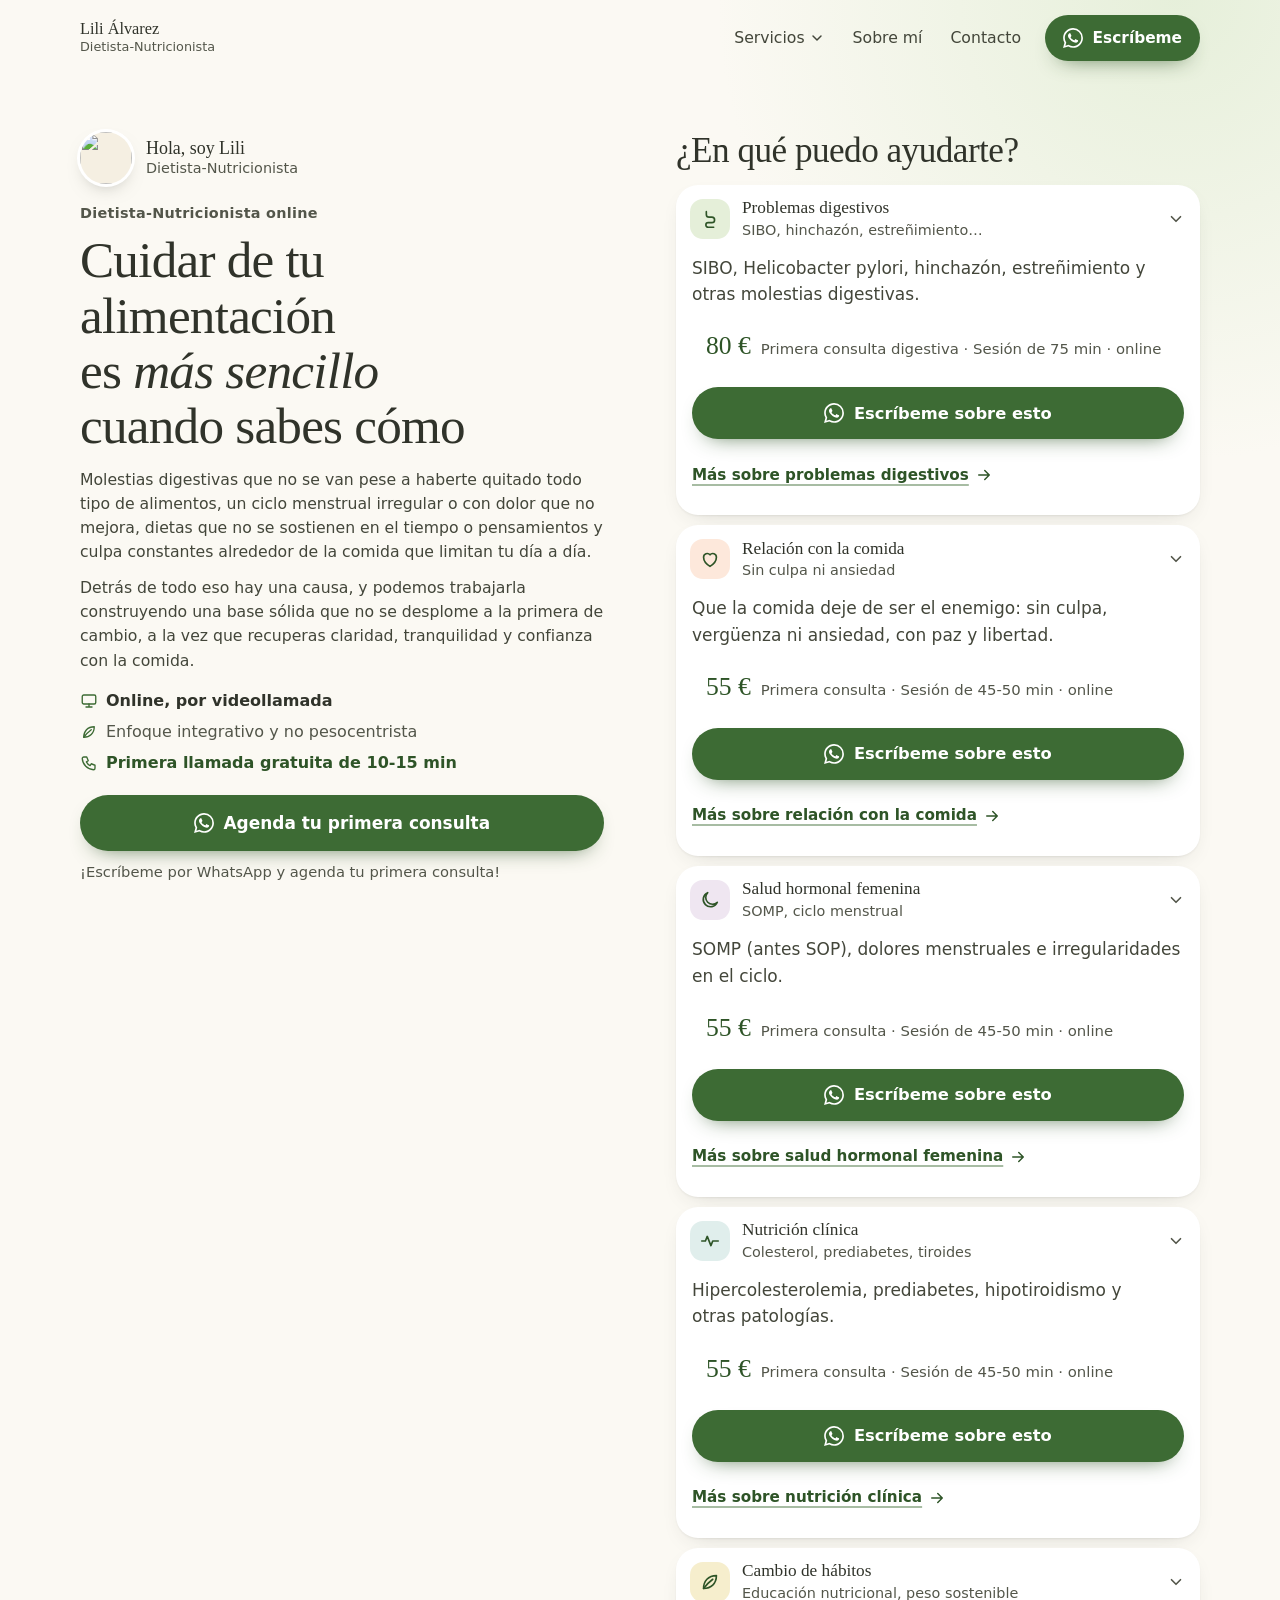
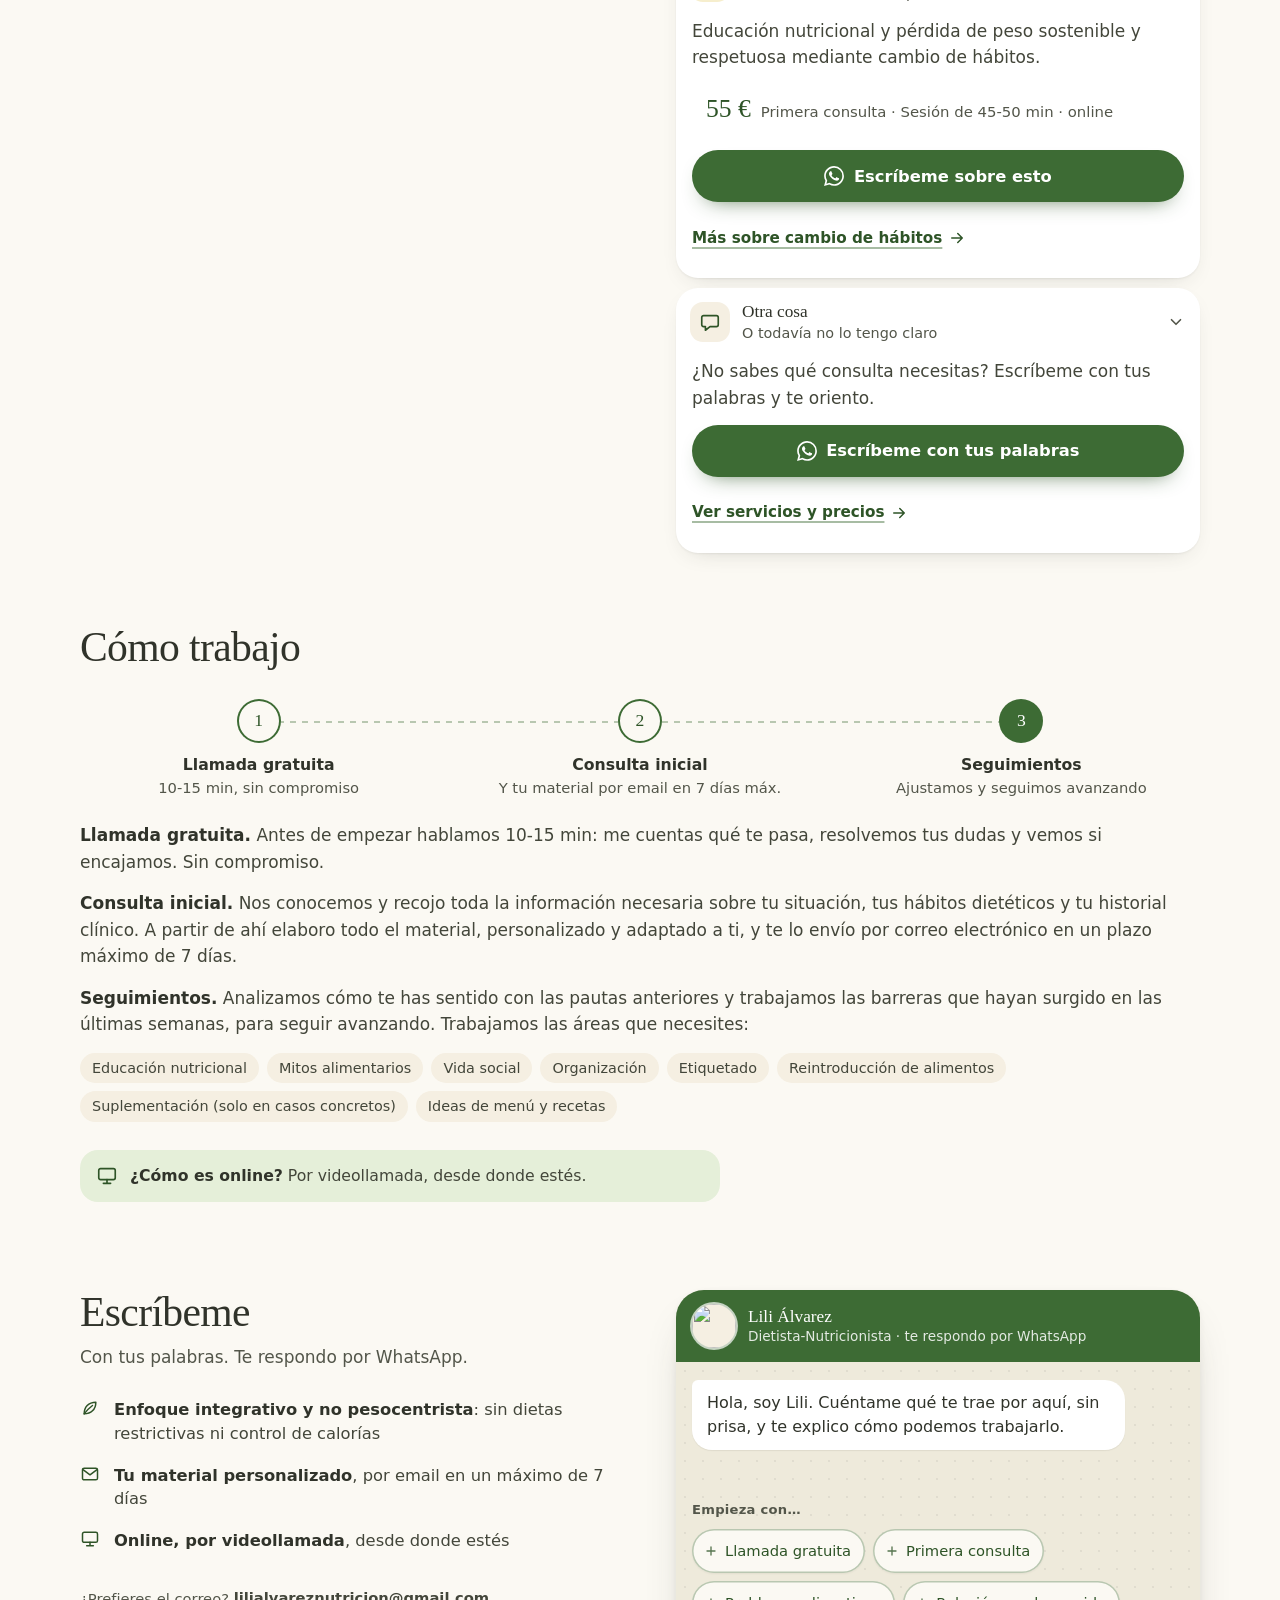
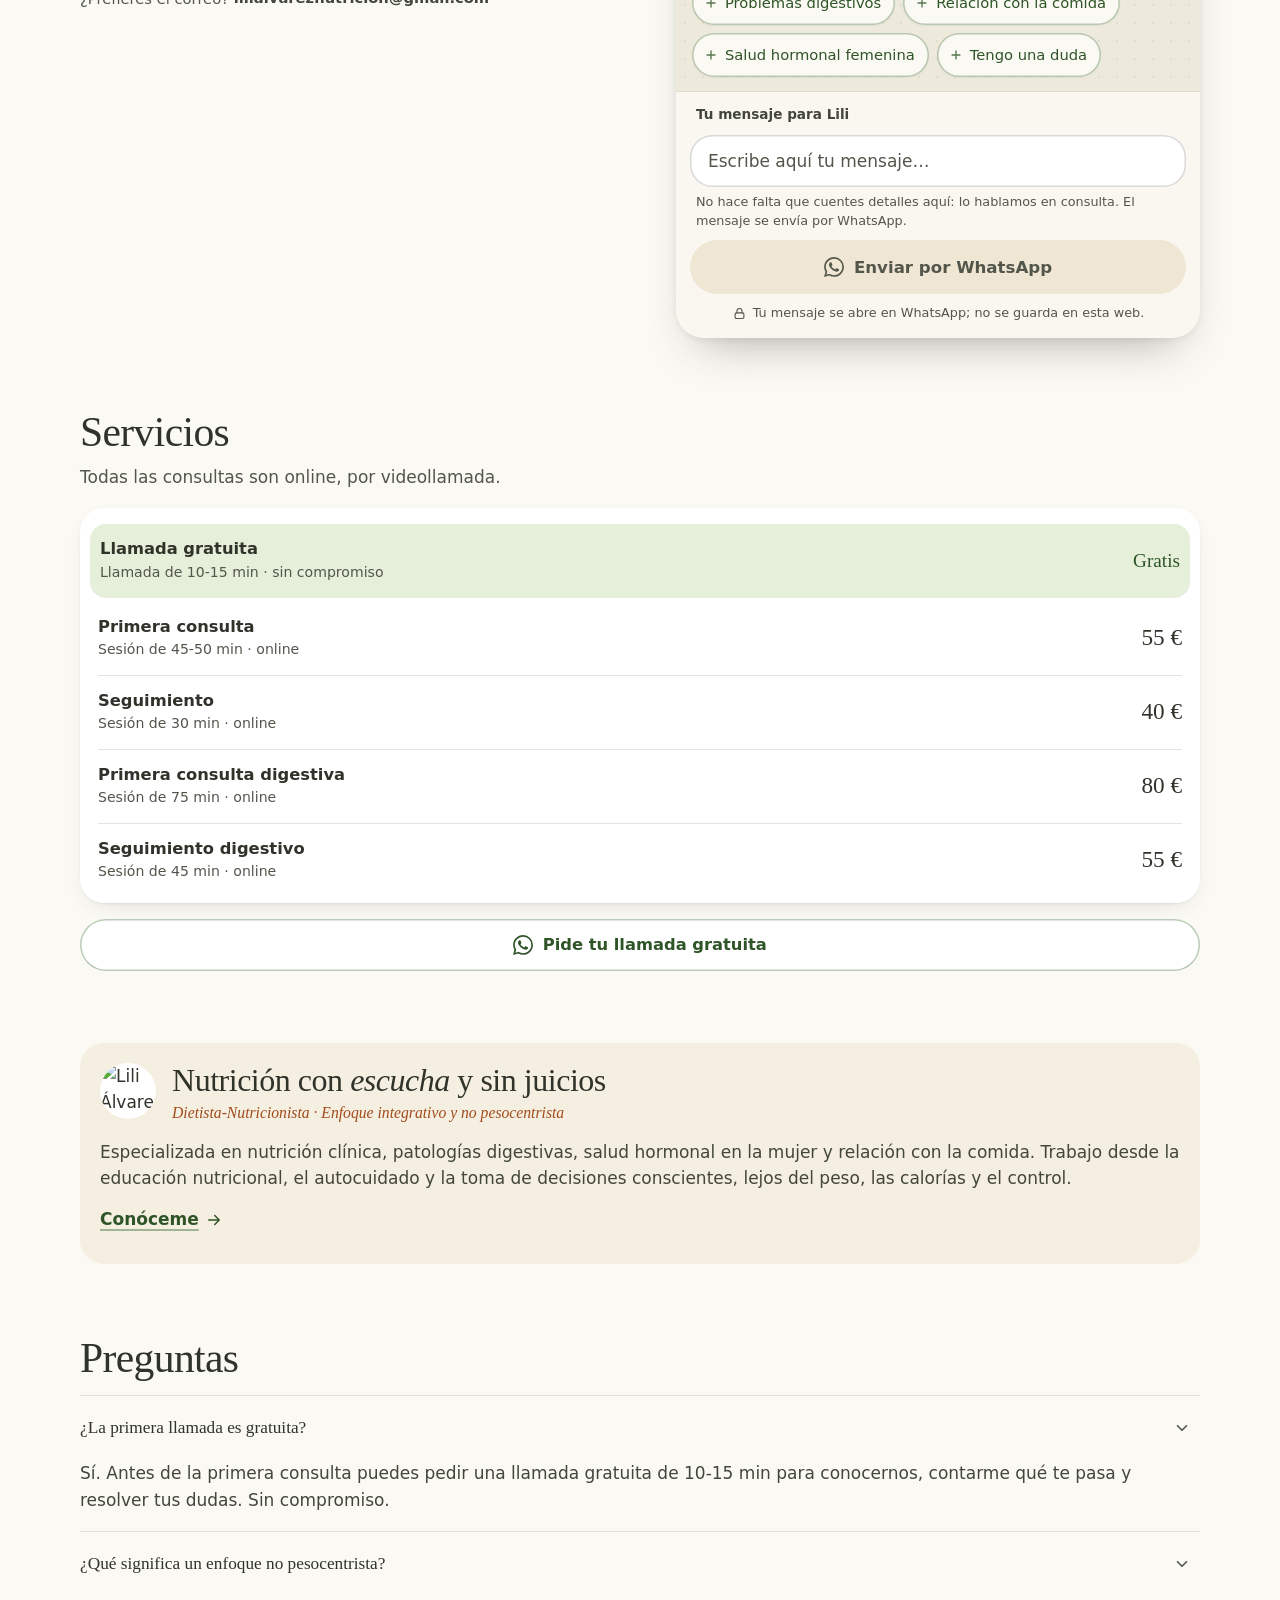
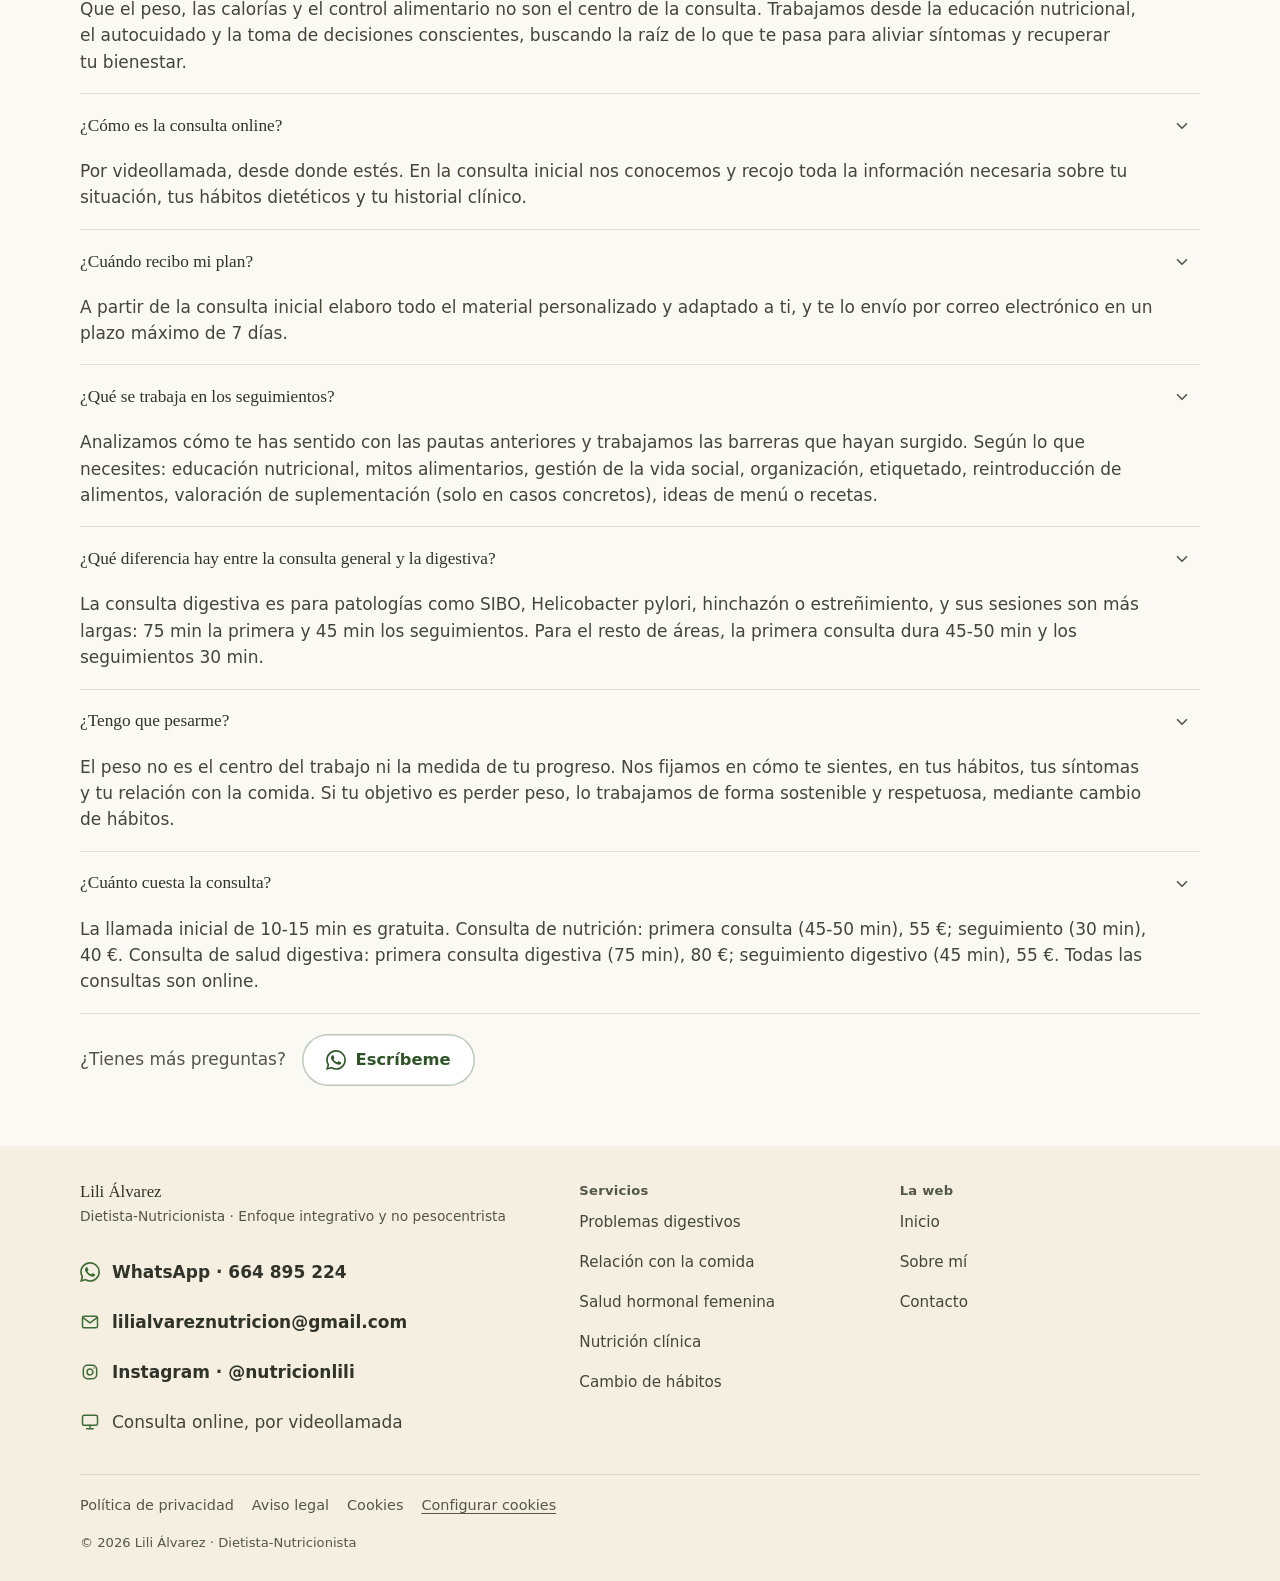
==== commit 1be50d66: "Vista previa: llamada gratuita y sección Servicios" ====
--- a/index.html
+++ b/index.html
@@ -67,11 +67,11 @@
 
   <!-- JSON-LD: lo emite SeoService (src/app/services/seo.service.ts) como un único @graph por página -->
 
-<style>:root{--bg: #fbf9f3;--cream: #f5efe2;--sand: #efe6d3;--wall: #eeeadb;--ink: #30332a;--ink-2: #43463a;--ink-3: #53564a;--sage: #3d6b34;--sage-d: #2e5427;--sage-l: #e5efd9;--sage-m: #cde1bd;--out: #dbeacb;--terra: #a24c1c;--rosa: #fde8db;--ink-rgb: 48, 51, 42;--sage-rgb: 61, 107, 52;--terra-rgb: 162, 76, 28;--line: rgba(var(--ink-rgb), .13);--t-digestiva: var(--sage-l);--t-comida: var(--rosa);--t-hormonal: #efe6f1;--t-clinica: #e0eeec;--t-habitos: #f6eecd;--serif: "Fraunces", Georgia, "Times New Roman", serif;--sans: "Figtree", system-ui, -apple-system, "Segoe UI", sans-serif;--gutter: 20px;--wrap: 680px;--wrap-wide: 1120px;--bar-h: 76px;--r-box: 18px;--r-card: 22px;--r-panel: 28px;--r-pill: 999px;--shadow-1: 0 1px 2px rgba(var(--ink-rgb), .06), 0 8px 24px -14px rgba(var(--ink-rgb), .28);--shadow-2: 0 2px 6px rgba(var(--ink-rgb), .06), 0 24px 48px -24px rgba(var(--ink-rgb), .42);--shadow-3: var(--shadow-2);--ease: cubic-bezier(.2, .75, .25, 1);--ease-sheet: cubic-bezier(.32, .72, 0, 1);--d-fast: .18s;--d-base: .32s;--z-dropdown: 200;--z-header: 1000;--z-bar: 900;--z-banner: 3100;--z-sheet: 3200;--z-skip: 9999;--z-sticky: var(--z-bar);--z-float: var(--z-bar);--c-ink: var(--ink);--c-earth: var(--ink-2);--c-text-muted: var(--ink-3);--c-sage: var(--sage);--c-sage-hover: var(--sage-d);--c-sage-200: var(--sage-m);--c-sage-100: var(--sage-l);--c-sage-50: #f1f6ea;--c-clay: var(--terra);--c-clay-100: #fbeadd;--c-bg: var(--bg);--c-bg-alt: var(--cream);--c-cream: var(--cream);--c-cream-warm: #f8f2e4;--c-sand: #e6dcc4;--c-sand-100: var(--sand);--c-rose: var(--rosa);--c-rose-ink: #97451a;--c-surface: #ffffff;--c-border: var(--line);--c-border-soft: rgba(var(--ink-rgb), .08);--c-border-strong: #85887a;--c-on-dark: #ffffff;--c-on-dark-muted: #dfe3d4;--c-whatsapp: var(--sage);--c-whatsapp-hover: var(--sage-d);--c-error: #b3261e;--c-focus: var(--terra);--c-sage-glow: rgba(var(--sage-rgb), .17);--c-clay-glow: rgba(var(--terra-rgb), .11);--font-serif: var(--serif);--font-sans: var(--sans);--fs-xs: .8125rem;--fs-sm: .9375rem;--fs-body: 1.0625rem;--fs-lead: clamp(1.125rem, 1.05rem + .4vw, 1.3125rem);--fs-h4: clamp(1.0625rem, 1.03rem + .2vw, 1.1875rem);--fs-h3: clamp(1.375rem, 1.25rem + .55vw, 1.75rem);--fs-h2: clamp(1.8rem, 1.45rem + 1.5vw, 2.6rem);--fs-h1: clamp(2.1rem, 1.45rem + 3vw, 3.7rem);--fw-heading: 400;--lh-tight: 1.05;--lh-heading: 1.1;--lh-body: 1.55;--tracking-tight: -.015em;--tracking-label: .12em;--measure: 38rem;--space-half: .25rem;--space-1: .5rem;--space-2: 1rem;--space-3: 1.5rem;--space-4: 2rem;--space-5: 2.5rem;--space-6: 3rem;--space-8: 4rem;--space-10: 5rem;--space-12: 6rem;--section-y: clamp(2.5rem, 1.5rem + 5.5vw, 7rem);--section-y-tight: clamp(2.5rem, 1.75rem + 3vw, 4.5rem);--container: 1120px;--card-pad: clamp(1.25rem, 1rem + 1vw, 2rem);--radius-xs: 8px;--radius-sm: 12px;--radius: var(--r-box);--radius-lg: var(--r-card);--radius-control: var(--r-pill);--radius-pill: var(--r-pill);--border: 1px solid var(--line);--control-h: 48px;--control-h-lg: 56px;--tap-min: 44px;--dur-fast: var(--d-fast);--dur: .22s;--dur-reveal: .6s;--ease-out: var(--ease);--dur-enter: .56s;--dur-breathe: 18s;--header-height: 64px;--font-accent: var(--serif);--font-hand: var(--serif);--color-bg: var(--bg);--color-bg-alt: var(--cream);--color-bg-green: var(--sage-m);--color-bg-green-light: var(--sage-l);--color-primary: var(--ink-2);--color-primary-dark: var(--ink);--color-primary-light: #a3a593;--color-secondary: var(--ink-3);--color-accent: var(--sage);--color-accent-dark: var(--sage-d);--color-accent-light: var(--sage-m);--color-warm: var(--c-sand);--color-heading: var(--ink);--color-text: var(--ink-2);--color-text-light: var(--ink-3);--color-white: #ffffff;--color-surface: #ffffff;--color-border: var(--line);--color-border-input: var(--c-border-strong);--color-rose: var(--rosa);--color-lilac: var(--sand);--color-error: var(--c-error);--color-focus: var(--terra);--color-whatsapp: var(--sage);--color-whatsapp-dark: var(--sage-d);--font-heading: var(--serif);--font-subheading: var(--serif);--font-body: var(--sans);--shadow-sm: var(--shadow-1);--shadow-md: var(--shadow-1);--shadow-lg: var(--shadow-2);--radius-full: var(--r-pill);--transition: var(--dur) var(--ease);--max-width: var(--container);color-scheme:light}@media(min-width:720px){:root{--gutter: 32px}}*,*:before,*:after{box-sizing:border-box;margin:0;padding:0}html{font-synthesis:none;-webkit-text-size-adjust:100%;scroll-behavior:smooth;scroll-padding-top:var(--space-2);scroll-padding-bottom:calc(100px + var(--consent-alto, 0px))}body{font-family:var(--font-sans);font-size:var(--fs-body);line-height:var(--lh-body);color:var(--ink);background:radial-gradient(circle at 92% 0,color-mix(in srgb,var(--sage-l) 95%,transparent),transparent min(460px,90vw)) no-repeat,var(--bg);-webkit-font-smoothing:antialiased;overflow-x:clip}button,textarea{font:inherit;color:inherit}img,svg{max-width:100%;display:block}img{height:auto}a{color:inherit;text-decoration:none}ul,ol{list-style:none}h1,h2{color:var(--c-ink);line-height:var(--lh-heading);text-wrap:balance}h1,h2{font-family:var(--font-serif);font-weight:var(--fw-heading);letter-spacing:var(--tracking-tight)}h1{font-size:var(--fs-h1);line-height:var(--lh-tight)}h2{font-size:var(--fs-h2);line-height:1.12}p{text-wrap:pretty}strong,b{font-weight:700}em,i{font-style:italic}.skip-to-content{position:absolute;top:-100%;left:var(--space-2);z-index:var(--z-skip);padding:var(--space-1) var(--space-2);border-radius:0 0 var(--radius-sm) var(--radius-sm);background:var(--c-ink);color:var(--c-on-dark);font-weight:600;font-size:var(--fs-sm)}.skip-to-content:focus{top:0}.sr-only{position:absolute;width:1px;height:1px;padding:0;margin:-1px;overflow:hidden;clip:rect(0,0,0,0);white-space:nowrap;border:0}.btn{display:inline-flex;align-items:center;justify-content:center;gap:.6rem;min-height:52px;padding:14px 24px;border:0;border-radius:var(--r-pill);background:var(--sage);color:#fff;box-shadow:0 10px 22px -14px color-mix(in srgb,var(--sage-d) 90%,transparent);font-family:var(--sans);font-size:1.02rem;font-weight:600;line-height:1.2;touch-action:manipulation;letter-spacing:0;text-align:center;text-transform:none;text-decoration:none;cursor:pointer;-webkit-user-select:none;user-select:none;-webkit-tap-highlight-color:transparent;transition:background-color var(--dur) var(--ease),color var(--dur) var(--ease),border-color var(--dur) var(--ease),box-shadow var(--dur-fast) var(--ease),transform var(--dur-fast) var(--ease)}.btn:hover{background-color:var(--sage-d)}.btn:active{transform:scale(.98)}.btn:focus-visible{outline:3px solid var(--terra);outline-offset:3px}.btn:disabled{opacity:.5;cursor:not-allowed;transform:none}.link-arrow{display:inline-flex;align-items:center;gap:.4rem;min-height:var(--tap-min);color:var(--c-sage);font-weight:600;text-decoration:underline;text-decoration-color:transparent;text-underline-offset:.25em;transition:color var(--dur) var(--ease),text-decoration-color var(--dur) var(--ease)}.link-arrow app-icon{transition:transform var(--dur) var(--ease)}.link-arrow:hover{color:var(--c-sage-hover);text-decoration-color:currentColor}@media(prefers-reduced-motion:reduce){html{scroll-behavior:auto}*,*:before,*:after{animation-duration:.01ms!important;animation-iteration-count:1!important;transition-duration:.01ms!important;scroll-behavior:auto!important}.btn:active{transform:none}}@keyframes enter-up{0%{opacity:0;transform:translate3d(0,14px,0)}}.enter{animation:enter-up var(--dur-enter) var(--ease-out) var(--d, 0ms) both}@media(prefers-reduced-motion:reduce){.enter{animation:none!important;opacity:1;transform:none}}body{-moz-osx-font-smoothing:grayscale;-webkit-tap-highlight-color:transparent}h1,h2{font-synthesis:none;line-height:1.1}p{margin:0}[tabindex="-1"]:focus{outline:none}.wrap{width:min(var(--wrap),100% - 2 * var(--gutter));margin-inline:auto}section{scroll-margin-top:16px}.sec{padding:52px 0 0}.sec__head h2{font-size:clamp(1.8rem,1.45rem + 1.5vw,2.6rem)}.sec__head p{margin-top:8px;color:var(--ink-3)}.kicker{font-size:.9rem;font-weight:600;letter-spacing:.02em;color:var(--ink-3)}.btn--soft{background:#fff;color:var(--sage-d);border-color:transparent;box-shadow:inset 0 0 0 1.5px rgba(var(--sage-rgb),.35)}.btn--soft:hover{background:var(--sage-l);border-color:transparent;color:var(--sage-d)}.btn--block{display:flex;width:100%}.btn app-icon svg{width:20px;height:20px}.link-arrow{display:inline-flex;align-items:center;gap:6px;min-height:48px;color:var(--sage-d);font-weight:600;text-decoration:underline;text-underline-offset:4px;text-decoration-thickness:1.5px;text-decoration-color:rgba(var(--sage-rgb),.45)}.link-arrow:hover{color:var(--sage-d);text-decoration-color:currentColor}.link-arrow app-icon{transition:transform var(--d-fast) var(--ease)}.link-arrow:hover app-icon{transform:translate(3px)}.micro{font-size:.92rem;line-height:1.45;color:var(--ink-3)}.micro b{font-weight:600;color:var(--ink-2)}.fee{display:flex;align-items:baseline;flex-wrap:wrap;gap:4px 10px;padding:12px 14px;border-radius:16px;background:#ffffffbf}.fee b{font:500 1.6rem/1 var(--serif);color:var(--sage-d)}.fee span{font-size:.93rem;color:var(--ink-3)}.prices{margin-top:18px;border-radius:24px;background:#fff;box-shadow:var(--shadow-1);padding:6px 18px}.prices li{display:grid;grid-template-columns:1fr auto;align-items:center;gap:2px 16px;padding:14px 0;border-bottom:1px solid var(--line)}.prices li:last-child{border-bottom:0}.prices b{font-weight:600;font-size:1.02rem;line-height:1.3;color:var(--ink)}.prices span{grid-column:1;font-size:.88rem;color:var(--ink-3)}.prices strong{grid-row:1 / span 2;grid-column:2;font:500 1.45rem/1 var(--serif);color:var(--ink)}.callout{display:flex;gap:12px;align-items:flex-start;padding:14px 16px;border-radius:var(--r-box);background:var(--sage-l);color:var(--ink-2);font-size:.98rem}.callout app-icon{color:var(--sage-d);margin-top:1px}.callout b{font-weight:600;color:var(--ink)}.xp__panel{overflow:hidden}.chev{width:28px;height:28px;border-radius:50%;display:grid;place-items:center;color:var(--ink-3);transition:transform var(--d-base) var(--ease),background-color var(--d-base) var(--ease)}.chev app-icon svg{width:18px;height:18px}.faq{margin-top:14px;border-top:1px solid var(--line)}.faq>li{border-bottom:1px solid var(--line)}.faq__btn{display:grid;grid-template-columns:1fr 32px;gap:12px;align-items:center;width:100%;min-height:64px;padding:12px 0;border:0;background:none;text-align:left;cursor:pointer;font:500 1.08rem/1.3 var(--serif);color:var(--ink);touch-action:manipulation}.faq__btn:active{opacity:.75}.faq__body{padding:0 40px 18px 0;color:var(--ink-2)}.tlist{display:grid;gap:10px;margin-top:14px}.topic{--tint: var(--sage-l);border-radius:var(--r-card);background:#fff;box-shadow:var(--shadow-1);transition:background-color var(--d-base) var(--ease),box-shadow var(--d-base) var(--ease)}.topic[data-t=digestiva]{--tint: var(--t-digestiva)}.topic[data-t=comida]{--tint: var(--t-comida)}.topic[data-t=hormonal]{--tint: var(--t-hormonal)}.topic[data-t=clinica]{--tint: var(--t-clinica)}.topic[data-t=habitos]{--tint: var(--t-habitos)}.topic[data-t=otra]{--tint: var(--cream)}.topic__btn{display:grid;grid-template-columns:40px 1fr 24px;align-items:center;gap:12px;width:100%;min-height:68px;padding:12px 14px;border:0;background:none;cursor:pointer;text-align:left;border-radius:var(--r-card);touch-action:manipulation;transition:transform var(--d-fast) var(--ease);color:var(--ink)}.topic__btn:active{transform:scale(.985)}.topic__dot{width:40px;height:40px;border-radius:13px;background:var(--tint);display:grid;place-items:center;color:var(--sage-d);transition:background-color var(--d-base) var(--ease)}.topic__label{display:block;font:500 1.08rem/1.2 var(--serif)}.topic__hint{display:block;margin-top:2px;font-size:.9rem;line-height:1.3;color:var(--ink-3)}.topic__body{padding:2px 16px 18px;display:grid;gap:14px}.topic__body p{color:var(--ink-2)}.topic__body .link-arrow{min-height:44px;justify-self:start;font-size:.95rem}.scrim{position:fixed;inset:0;z-index:0;background:rgba(var(--ink-rgb),.38);opacity:0;transition:opacity .36s var(--ease);pointer-events:auto}.sheet{position:fixed;inset:0;z-index:var(--z-sheet);pointer-events:none}.sheet[hidden]{display:none}.sheet__panel{position:absolute;z-index:1;left:0;right:0;bottom:var(--kb, 0px);max-height:calc(var(--vvh, 100svh) - 28px);display:flex;flex-direction:column;border-radius:var(--r-panel) var(--r-panel) 0 0;background:var(--wall);box-shadow:0 -20px 60px -20px rgba(var(--ink-rgb),.45);overflow:hidden;pointer-events:auto;transform:translateY(105%);transition:transform .46s var(--ease-sheet);will-change:transform;padding-bottom:env(safe-area-inset-bottom)}.sheet__head{position:relative;display:flex;align-items:center;gap:12px;padding:22px 16px 14px;background:var(--sage);color:#fff;touch-action:none;cursor:grab;flex:none}.sheet__head img{width:44px;height:44px;border-radius:50%;object-fit:cover;object-position:50% 18%;background:var(--cream);box-shadow:0 0 0 2px #ffffffb3}.sheet__head b{display:block;font:500 1.08rem/1.2 var(--serif)}.sheet__head span{display:block;font-size:.8rem;line-height:1.3;color:#e8f0de}.sheet__head>div{flex:1;min-width:0}.sheet__grab{position:absolute;top:8px;left:50%;width:40px;height:5px;margin-left:-20px;border-radius:5px;background:#ffffff8c}.sheet__close{flex:none;width:48px;height:48px;border-radius:50%;border:0;cursor:pointer;display:grid;place-items:center;background:#ffffff29;color:#fff;transition:background-color var(--d-fast) var(--ease),transform var(--d-fast) var(--ease)}.sheet__close:hover{background:#ffffff47}.sheet__close:active{transform:scale(.94)}.sheet__close:focus-visible,.sheet__head :focus-visible{outline-color:#fff}@media(max-height:520px){.sheet__head{padding-top:14px;padding-bottom:10px}.sheet__head span,.sheet__grab{display:none}.sheet__head img{width:36px;height:36px}}@media(min-width:720px){.sec{padding-top:72px}.sheet__panel{left:50%;right:auto;width:440px;bottom:calc(var(--kb, 0px) + 20px);margin-left:-220px;border-radius:var(--r-panel);max-height:min(720px,calc(var(--vvh, 100vh) - 40px))}}@media(min-width:1024px){:root{--axis-left: max(var(--gutter), calc((100% - var(--wrap-wide)) / 2))}.wrap{margin-left:var(--axis-left);margin-right:auto}}@media(prefers-reduced-motion:reduce){*,*:before,*:after{animation:none!important;transition:none!important}.enter{opacity:1!important;transform:none!important}}
-</style><link rel="stylesheet" href="styles-YJOATXYI.css" media="print" onload="this.media='all'"><noscript><link rel="stylesheet" href="styles-YJOATXYI.css"></noscript><style ng-app-id="ng">#main-content[_ngcontent-ng-c2068429182]:focus{outline:none}.foot[_ngcontent-ng-c2068429182]{margin-top:60px;padding:36px 0 calc(28px + env(safe-area-inset-bottom));background:var(--cream);color:var(--ink-2)}.foot__in[_ngcontent-ng-c2068429182]{width:min(var(--wrap),100% - 2 * var(--gutter));margin-inline:auto}.foot__brand[_ngcontent-ng-c2068429182]{display:flex;align-items:center;gap:12px}.foot__brand[_ngcontent-ng-c2068429182]   b[_ngcontent-ng-c2068429182]{display:block;font:500 1.05rem/1.2 var(--serif);color:var(--ink)}.foot__brand[_ngcontent-ng-c2068429182]   span[_ngcontent-ng-c2068429182]{font-size:.86rem;color:var(--ink-3)}.contact[_ngcontent-ng-c2068429182]{margin-top:20px;display:grid;gap:2px}.contact[_ngcontent-ng-c2068429182]   a[_ngcontent-ng-c2068429182], .contact[_ngcontent-ng-c2068429182]   p[_ngcontent-ng-c2068429182]{display:flex;min-width:0;overflow-wrap:anywhere;align-items:center;gap:12px;min-height:48px;text-decoration:none;color:var(--ink-2)}.contact[_ngcontent-ng-c2068429182]   a[_ngcontent-ng-c2068429182]{font-weight:600;color:var(--ink)}.contact[_ngcontent-ng-c2068429182]   a[_ngcontent-ng-c2068429182]:hover{color:var(--sage-d)}.contact[_ngcontent-ng-c2068429182]   app-icon[_ngcontent-ng-c2068429182]{color:var(--sage);flex:none}.foot__links[_ngcontent-ng-c2068429182]{display:grid;grid-template-columns:1fr 1fr;gap:8px 20px;margin-top:28px;padding-top:20px;border-top:1px solid var(--line)}.foot__links[_ngcontent-ng-c2068429182]   h2[_ngcontent-ng-c2068429182]{font:600 .82rem/1.3 var(--sans);letter-spacing:.02em;color:var(--ink-3);margin:0 0 4px}.foot__links[_ngcontent-ng-c2068429182]   a[_ngcontent-ng-c2068429182]{display:inline-flex;align-items:center;min-height:40px;color:var(--ink-2);font-size:.95rem;text-decoration:none}.foot__links[_ngcontent-ng-c2068429182]   a[_ngcontent-ng-c2068429182]:hover{color:var(--sage-d);text-decoration:underline;text-underline-offset:3px}.legal[_ngcontent-ng-c2068429182]{display:flex;flex-wrap:wrap;gap:0 18px;margin-top:16px;padding-top:8px;border-top:1px solid var(--line);font-size:.9rem}.legal[_ngcontent-ng-c2068429182]   a[_ngcontent-ng-c2068429182], .legal__btn[_ngcontent-ng-c2068429182]{display:inline-flex;align-items:center;min-height:44px;color:var(--ink-3)}.legal__btn[_ngcontent-ng-c2068429182]{border:0;background:none;padding:0;font:inherit;text-decoration:underline;text-underline-offset:3px;cursor:pointer}.legal[_ngcontent-ng-c2068429182]   a[_ngcontent-ng-c2068429182]:hover, .legal__btn[_ngcontent-ng-c2068429182]:hover{color:var(--sage-d)}.foot__copy[_ngcontent-ng-c2068429182]{margin-top:6px;font-size:.82rem;color:var(--ink-3)}@media(min-width:720px){.foot__in[_ngcontent-ng-c2068429182]{width:min(var(--wrap-wide),100% - 2 * var(--gutter));display:grid;grid-template-columns:minmax(0,1fr) minmax(0,1.4fr);gap:0 56px}.foot__brand[_ngcontent-ng-c2068429182], .contact[_ngcontent-ng-c2068429182]{grid-column:1}.foot__links[_ngcontent-ng-c2068429182]{grid-column:2;grid-row:1 / span 3;margin-top:0;padding-top:0;border-top:0;align-content:start}.legal[_ngcontent-ng-c2068429182], .foot__copy[_ngcontent-ng-c2068429182]{grid-column:1 / -1}.legal[_ngcontent-ng-c2068429182]{margin-top:28px}}</style><style ng-app-id="ng">[_nghost-ng-c1611207933]{--consent-tierra: var(--c-earth);--consent-tierra-osc: var(--c-ink);--consent-crema: var(--c-bg);--consent-salvia: var(--c-sage)}.consent[_ngcontent-ng-c1611207933]{position:fixed;left:0;right:0;bottom:0;z-index:var(--z-banner, 3100);background:var(--consent-crema);color:var(--consent-tierra-osc);border-radius:var(--r-panel, 28px) var(--r-panel, 28px) 0 0;box-shadow:0 -1px 0 var(--line),0 -20px 50px -24px rgba(var(--ink-rgb),.45);padding:1rem 1.25rem calc(1rem + env(safe-area-inset-bottom,0px));animation:_ngcontent-ng-c1611207933_consent-in .35s cubic-bezier(.16,1,.3,1)}@keyframes _ngcontent-ng-c1611207933_consent-in{0%{transform:translateY(100%);opacity:0}to{transform:translateY(0);opacity:1}}@media(prefers-reduced-motion:reduce){.consent[_ngcontent-ng-c1611207933]{animation:none}}.consent__inner[_ngcontent-ng-c1611207933]{max-width:var(--container, 1200px);margin:0 auto;display:flex;align-items:center;gap:1.5rem}.consent__copy[_ngcontent-ng-c1611207933]{flex:1;min-width:0}.consent__title[_ngcontent-ng-c1611207933]{font-family:var(--serif);font-size:1.15rem;font-weight:500;color:var(--consent-tierra);margin:0 0 .2rem;line-height:1.25}.consent__title[_ngcontent-ng-c1611207933]:focus{outline:none}.consent__title[_ngcontent-ng-c1611207933]:focus-visible{outline:2px solid var(--consent-salvia);outline-offset:3px}.consent__text[_ngcontent-ng-c1611207933]{font-family:var(--font-sans);font-size:var(--fs-sm, .9375rem);line-height:1.5;margin:0;color:var(--consent-tierra)}.consent__link[_ngcontent-ng-c1611207933]{color:var(--consent-salvia);font-weight:700;text-decoration:underline;text-underline-offset:2px;white-space:nowrap}.consent__link[_ngcontent-ng-c1611207933]:hover{color:var(--consent-tierra-osc)}.consent__link[_ngcontent-ng-c1611207933]:focus-visible{outline:2px solid var(--consent-tierra-osc);outline-offset:2px;border-radius:2px}.consent__actions[_ngcontent-ng-c1611207933]{display:flex;gap:.6rem;flex-shrink:0}.consent__btn[_ngcontent-ng-c1611207933]{min-width:7.5rem;min-height:var(--control-h, 48px);padding:.625rem 1.25rem;border-radius:var(--radius-pill, 999px);border:0;background:var(--consent-tierra-osc);color:#fff;font-family:var(--font-sans);font-size:1rem;font-weight:600;cursor:pointer;transition:background-color var(--dur, .24s) var(--ease, ease),border-color var(--dur, .24s) var(--ease, ease),transform var(--dur-fast, .15s) ease}.consent__btn[_ngcontent-ng-c1611207933]:hover{background:var(--consent-tierra)}.consent__btn[_ngcontent-ng-c1611207933]:active{transform:translateY(1px)}.consent__btn[_ngcontent-ng-c1611207933]:focus-visible{outline:3px solid var(--c-focus);outline-offset:3px}.consent__title[_ngcontent-ng-c1611207933]{position:absolute;width:1px;height:1px;margin:-1px;padding:0;overflow:hidden;clip:rect(0 0 0 0);white-space:nowrap;border:0}@media(max-width:719px){.consent[_ngcontent-ng-c1611207933]{padding:.5rem 1rem calc(.5rem + env(safe-area-inset-bottom,0px));border-radius:var(--r-box, 18px) var(--r-box, 18px) 0 0}.consent__inner[_ngcontent-ng-c1611207933]{flex-direction:column;align-items:stretch;gap:.4rem}.consent__text[_ngcontent-ng-c1611207933]{font-size:var(--fs-xs, .8125rem);line-height:1.4}.consent__actions[_ngcontent-ng-c1611207933]{gap:.5rem}.consent__btn[_ngcontent-ng-c1611207933]{flex:1 1 0;min-width:0;min-height:40px;padding:.3rem .75rem;font-size:.9rem}}@media(min-width:720px){.consent[_ngcontent-ng-c1611207933]{left:24px;right:auto;bottom:24px;max-width:520px;border-radius:var(--r-box, 18px);padding:.75rem .9rem .75rem 1.1rem;box-shadow:var(--shadow-2),0 0 0 1px var(--line)}.consent__inner[_ngcontent-ng-c1611207933]{gap:1rem}.consent__text[_ngcontent-ng-c1611207933]{font-size:var(--fs-xs, .8125rem);line-height:1.45}.consent__actions[_ngcontent-ng-c1611207933]{gap:.4rem}.consent__btn[_ngcontent-ng-c1611207933]{min-width:0;min-height:38px;padding:.35rem 1rem;font-size:.875rem}}</style><style ng-app-id="ng">.hdr[_ngcontent-ng-c1001757982]{position:relative;z-index:var(--z-header);padding-top:env(safe-area-inset-top)}.hdr__in[_ngcontent-ng-c1001757982]{display:flex;align-items:center;justify-content:space-between;gap:12px;width:min(var(--wrap-wide),100% - 2 * var(--gutter));margin-inline:auto;min-height:64px}.hdr__brand[_ngcontent-ng-c1001757982]{display:inline-flex;align-items:center;gap:10px;min-height:48px;min-width:0;color:var(--ink);text-decoration:none}.hdr__brand[_ngcontent-ng-c1001757982]   b[_ngcontent-ng-c1001757982]{display:block;font:500 1.02rem/1.15 var(--serif);white-space:nowrap}.hdr__brand[_ngcontent-ng-c1001757982]   small[_ngcontent-ng-c1001757982]{display:block;font-size:.8rem;line-height:1.3;color:var(--ink-3)}.hdr__menu[_ngcontent-ng-c1001757982]{display:inline-flex;align-items:center;gap:8px;min-height:44px;padding:8px 16px 8px 12px;border:0;border-radius:var(--r-pill);background:#fff;color:var(--sage-d);font:600 .95rem/1 var(--sans);cursor:pointer;box-shadow:inset 0 0 0 1.5px rgba(var(--sage-rgb),.3),var(--shadow-1);touch-action:manipulation;transition:transform var(--d-fast) var(--ease),background-color var(--d-fast) var(--ease)}.hdr__menu[_ngcontent-ng-c1001757982]:hover{background:var(--sage-l)}.hdr__menu[_ngcontent-ng-c1001757982]:active{transform:scale(.97)}.hdr__nav[_ngcontent-ng-c1001757982]{display:none}@media(min-width:1024px){.hdr__in[_ngcontent-ng-c1001757982]{min-height:76px}.hdr__menu[_ngcontent-ng-c1001757982]{display:none}.hdr__nav[_ngcontent-ng-c1001757982]{display:flex;align-items:center;gap:4px}.hdr__link[_ngcontent-ng-c1001757982]{display:inline-flex;align-items:center;gap:4px;min-height:44px;padding:8px 12px;border:0;border-radius:var(--r-pill);background:none;color:var(--ink-2);font:500 .98rem/1 var(--sans);text-decoration:none;cursor:pointer;transition:background-color var(--d-fast) var(--ease),color var(--d-fast) var(--ease)}.hdr__link[_ngcontent-ng-c1001757982]:hover{background:#ffffffb3;color:var(--ink)}.hdr__link.is-active[_ngcontent-ng-c1001757982]{color:var(--sage-d);text-decoration:underline;text-underline-offset:6px;text-decoration-thickness:1.5px}.hdr__cta[_ngcontent-ng-c1001757982]{min-height:46px;padding:10px 18px;margin-left:8px;font-size:.96rem}.dd[_ngcontent-ng-c1001757982]{position:relative}.dd__btn[_ngcontent-ng-c1001757982]   app-icon[_ngcontent-ng-c1001757982]{transition:transform var(--d-base) var(--ease)}.dd.is-open[_ngcontent-ng-c1001757982]   .dd__btn[_ngcontent-ng-c1001757982]   app-icon[_ngcontent-ng-c1001757982]{transform:rotate(180deg)}.dd__menu[_ngcontent-ng-c1001757982]{position:absolute;top:calc(100% + 8px);left:-8px;z-index:var(--z-dropdown);width:380px;padding:8px;border-radius:var(--r-card);background:#fff;box-shadow:var(--shadow-2),0 0 0 1px var(--line);opacity:0;visibility:hidden;transform:translateY(-6px);transition:opacity var(--d-fast) var(--ease),transform var(--d-fast) var(--ease),visibility 0s linear var(--d-fast)}.dd.is-open[_ngcontent-ng-c1001757982]   .dd__menu[_ngcontent-ng-c1001757982]{opacity:1;visibility:visible;transform:none;transition:opacity var(--d-fast) var(--ease),transform var(--d-fast) var(--ease),visibility 0s}.dd__menu[_ngcontent-ng-c1001757982]   a[_ngcontent-ng-c1001757982]{display:flex;align-items:center;gap:12px;padding:10px 12px;border-radius:14px;color:var(--ink);text-decoration:none}.dd__menu[_ngcontent-ng-c1001757982]   a[_ngcontent-ng-c1001757982]:hover   .svc-ico[_ngcontent-ng-c1001757982], .dd__menu[_ngcontent-ng-c1001757982]   a.is-active[_ngcontent-ng-c1001757982]   .svc-ico[_ngcontent-ng-c1001757982]{background:#fff}.dd__menu[_ngcontent-ng-c1001757982]   a[_ngcontent-ng-c1001757982]:hover, .dd__menu[_ngcontent-ng-c1001757982]   a.is-active[_ngcontent-ng-c1001757982]{background:var(--sage-l)}.dd__menu[_ngcontent-ng-c1001757982]   b[_ngcontent-ng-c1001757982]{display:block;font:500 1.02rem/1.25 var(--serif)}.dd__menu[_ngcontent-ng-c1001757982]   small[_ngcontent-ng-c1001757982]{display:block;margin-top:2px;font-size:.85rem;color:var(--ink-3)}}.menu[_ngcontent-ng-c1001757982]   .sheet__panel[_ngcontent-ng-c1001757982]{background:var(--bg);max-height:calc(var(--vvh, 100svh) * .82)}.menu[_ngcontent-ng-c1001757982]   .sheet__head[_ngcontent-ng-c1001757982]{padding-top:22px}.menu__body[_ngcontent-ng-c1001757982]{flex:1 1 auto;min-height:0;overflow-y:auto;overscroll-behavior:contain;padding:8px 16px 16px}.menu__label[_ngcontent-ng-c1001757982]{margin:14px 4px 6px;font-size:.82rem;font-weight:600;letter-spacing:.02em;color:var(--ink-3)}.menu__list[_ngcontent-ng-c1001757982]{display:grid;gap:8px}.menu__list[_ngcontent-ng-c1001757982]   a[_ngcontent-ng-c1001757982]{display:flex;align-items:center;justify-content:space-between;gap:12px;min-height:56px;padding:10px 14px;border-radius:var(--r-box);background:#fff;box-shadow:var(--shadow-1);color:var(--ink);text-decoration:none;transition:transform var(--d-fast) var(--ease)}.menu__list[_ngcontent-ng-c1001757982]   a[_ngcontent-ng-c1001757982]:active{transform:scale(.985)}.menu__list[_ngcontent-ng-c1001757982]   a.is-active[_ngcontent-ng-c1001757982]{background:var(--sage-l)}.menu__list[_ngcontent-ng-c1001757982]   b[_ngcontent-ng-c1001757982]{display:block;font:500 1.05rem/1.2 var(--serif)}.menu__list[_ngcontent-ng-c1001757982]   small[_ngcontent-ng-c1001757982]{display:block;margin-top:2px;font-size:.85rem;color:var(--ink-3)}.menu__list[_ngcontent-ng-c1001757982]   app-icon[_ngcontent-ng-c1001757982]{color:var(--sage-d)}.menu__txt[_ngcontent-ng-c1001757982]{flex:1 1 auto;min-width:0}.menu__list--plain[_ngcontent-ng-c1001757982]{grid-template-columns:1fr 1fr}.menu__list--plain[_ngcontent-ng-c1001757982]   a[_ngcontent-ng-c1001757982]{min-height:48px;font-weight:600;box-shadow:inset 0 0 0 1px var(--line);background:transparent}.menu__cta[_ngcontent-ng-c1001757982]{margin-top:18px}.menu__micro[_ngcontent-ng-c1001757982]{margin-top:10px;text-align:center}@media(min-width:1024px){.menu[_ngcontent-ng-c1001757982]{display:none}}.svc-ico[_ngcontent-ng-c1001757982]{flex:none;width:40px;height:40px;border-radius:13px;display:grid;place-items:center;background:var(--tint, var(--sage-l));color:var(--sage-d);transition:background-color var(--d-fast) var(--ease)}</style><style ng-app-id="ng">[_nghost-ng-c2486256520]{display:inline-flex;flex-shrink:0;line-height:0;vertical-align:middle}svg[_ngcontent-ng-c2486256520]{display:block}</style><style ng-app-id="ng">.bar[_ngcontent-ng-c1301413747]{position:fixed;left:0;right:0;bottom:0;z-index:var(--z-bar);display:flex;align-items:center;gap:12px;padding:10px 12px calc(10px + env(safe-area-inset-bottom)) 16px;background:color-mix(in srgb,var(--bg) 90%,transparent);-webkit-backdrop-filter:blur(16px) saturate(1.3);backdrop-filter:blur(16px) saturate(1.3);box-shadow:0 -1px 0 var(--line),0 -12px 30px -22px rgba(var(--ink-rgb),.5);transform:translateY(calc(100% + 12px));visibility:hidden;transition:transform .38s var(--ease-sheet),visibility 0s linear .38s}.bar.is-shown[_ngcontent-ng-c1301413747]{transform:none;visibility:visible;transition:transform .42s var(--ease-sheet),visibility 0s}.bar[_ngcontent-ng-c1301413747]   .ava[_ngcontent-ng-c1301413747]{flex:none;width:40px;height:40px;border-radius:50%;object-fit:cover;object-position:50% 18%;background:var(--cream)}.bar__txt[_ngcontent-ng-c1301413747]{flex:1;min-width:0;line-height:1.25}.bar__txt[_ngcontent-ng-c1301413747]   b[_ngcontent-ng-c1301413747]{display:block;font-weight:600;font-size:.95rem;white-space:nowrap;overflow:hidden;text-overflow:ellipsis;color:var(--ink)}.bar__txt[_ngcontent-ng-c1301413747]   span[_ngcontent-ng-c1301413747]{display:block;font-size:.82rem;color:var(--ink-3);white-space:nowrap;overflow:hidden;text-overflow:ellipsis}.bar[_ngcontent-ng-c1301413747]   .btn[_ngcontent-ng-c1301413747]{flex:none;min-height:52px;padding:12px 18px}body.consent-abierto[_nghost-ng-c1301413747]   .bar[_ngcontent-ng-c1301413747], body.consent-abierto   [_nghost-ng-c1301413747]   .bar[_ngcontent-ng-c1301413747]{bottom:var(--consent-alto, 0px)}body.menu-open[_nghost-ng-c1301413747]   .bar[_ngcontent-ng-c1301413747], body.menu-open   [_nghost-ng-c1301413747]   .bar[_ngcontent-ng-c1301413747]{transform:translateY(calc(100% + 12px));visibility:hidden}@media(min-width:720px){.bar[_ngcontent-ng-c1301413747]{left:auto;right:24px;bottom:24px;border-radius:var(--r-pill);padding:8px 8px 8px 10px;box-shadow:var(--shadow-2),0 0 0 1px var(--line)}.bar__txt[_ngcontent-ng-c1301413747]{max-width:220px}body.consent-abierto[_nghost-ng-c1301413747]   .bar[_ngcontent-ng-c1301413747], body.consent-abierto   [_nghost-ng-c1301413747]   .bar[_ngcontent-ng-c1301413747]{bottom:24px}}</style><style ng-app-id="ng">.sheet__scroll[_ngcontent-ng-c159027110]{flex:1 1 auto;min-height:0;display:flex;flex-direction:column}.ava[_ngcontent-ng-c159027110]{flex:none;width:44px;height:44px;border-radius:50%;object-fit:cover;object-position:50% 18%;background:var(--cream);box-shadow:0 0 0 2px #ffffffb3}</style><style ng-app-id="ng">[_nghost-ng-c392905695]{display:block}.is-sheet[_nghost-ng-c392905695]{flex:1 1 auto;min-height:0;display:flex;flex-direction:column}.chat[_ngcontent-ng-c392905695]{border-radius:var(--r-panel);overflow:hidden;background:var(--wall);box-shadow:var(--shadow-2)}.chat__head[_ngcontent-ng-c392905695]{display:flex;align-items:center;gap:12px;padding:14px 16px;background:var(--sage);color:#fff}.chat__head[_ngcontent-ng-c392905695]   .ava[_ngcontent-ng-c392905695]{flex:none;width:44px;height:44px;border-radius:50%;object-fit:cover;object-position:50% 18%;background:var(--cream);box-shadow:0 0 0 2px #ffffffb3}.chat__head[_ngcontent-ng-c392905695]   b[_ngcontent-ng-c392905695]{display:block;font:500 1.08rem/1.2 var(--serif)}.chat__head[_ngcontent-ng-c392905695]   span[_ngcontent-ng-c392905695]{display:block;font-size:.85rem;line-height:1.3;color:#ffffffdb}.composer[_ngcontent-ng-c392905695]{display:grid;background:var(--wall);background-image:radial-gradient(rgba(var(--ink-rgb),.07) 1px,transparent 1.2px);background-size:18px 18px}.convo[_ngcontent-ng-c392905695]{padding:18px 16px 6px;min-height:132px;display:grid;align-content:start;gap:6px}.bubble[_ngcontent-ng-c392905695]{max-width:88%;padding:11px 15px 12px;border-radius:6px 20px 20px;background:#fff;color:var(--ink);font-size:1rem;line-height:1.45;box-shadow:0 1px 1px rgba(var(--ink-rgb),.08);transform-origin:0 0}.bubble[hidden][_ngcontent-ng-c392905695], .typing[hidden][_ngcontent-ng-c392905695]{display:none}.bubble.is-in[_ngcontent-ng-c392905695]{animation:_ngcontent-ng-c392905695_pop .38s var(--ease) both}@keyframes _ngcontent-ng-c392905695_pop{0%{opacity:0;transform:translateY(6px) scale(.94)}to{opacity:1;transform:none}}.typing[_ngcontent-ng-c392905695]{display:inline-flex;gap:5px;align-items:center;justify-self:start;padding:14px 16px;border-radius:6px 20px 20px;background:#fff;box-shadow:0 1px 1px rgba(var(--ink-rgb),.08);animation:_ngcontent-ng-c392905695_pop .24s var(--ease) both}.typing[_ngcontent-ng-c392905695]   i[_ngcontent-ng-c392905695]{width:7px;height:7px;border-radius:50%;background:var(--ink-3);opacity:.35;animation:_ngcontent-ng-c392905695_dot .9s ease-in-out infinite}.typing[_ngcontent-ng-c392905695]   i[_ngcontent-ng-c392905695]:nth-child(2){animation-delay:.15s}.typing[_ngcontent-ng-c392905695]   i[_ngcontent-ng-c392905695]:nth-child(3){animation-delay:.3s}@keyframes _ngcontent-ng-c392905695_dot{0%,60%,to{opacity:.3;transform:none}30%{opacity:.9;transform:translateY(-3px)}}.starters[_ngcontent-ng-c392905695]{display:flex;flex-wrap:wrap;justify-content:flex-start;gap:8px;padding:6px 16px 14px}.starters__label[_ngcontent-ng-c392905695]{flex-basis:100%;display:flex;align-items:center;gap:6px;font-size:.82rem;font-weight:600;letter-spacing:.02em;color:var(--ink-3)}.starter[_ngcontent-ng-c392905695]{display:inline-flex;align-items:center;gap:6px;min-height:44px;padding:9px 14px 9px 11px;border-radius:var(--r-pill);border:0;cursor:pointer;background:var(--bg);color:var(--sage-d);font:500 .92rem/1.2 var(--sans);text-align:left;box-shadow:inset 0 0 0 1.5px rgba(var(--sage-rgb),.35),0 1px 2px rgba(var(--ink-rgb),.06);touch-action:manipulation;transition:transform var(--d-fast) var(--ease),background-color var(--d-fast) var(--ease),color var(--d-fast) var(--ease),box-shadow var(--d-fast) var(--ease)}.starter[_ngcontent-ng-c392905695]:hover{background:#fff}.starter[_ngcontent-ng-c392905695]:active{transform:scale(.97)}.starter[_ngcontent-ng-c392905695]   app-icon[_ngcontent-ng-c392905695]{opacity:.8}.starter[aria-pressed=true][_ngcontent-ng-c392905695]{background:var(--out);box-shadow:inset 0 0 0 1.5px var(--sage);color:var(--ink)}.compose[_ngcontent-ng-c392905695]{padding:12px 14px 16px;background:color-mix(in srgb,var(--bg) 92%,transparent);border-top:1px solid var(--line);display:grid;gap:10px}.compose__label[_ngcontent-ng-c392905695]{font-size:.85rem;font-weight:600;color:var(--ink-2);padding-left:6px}.compose__field[_ngcontent-ng-c392905695]{display:block;border-radius:22px;background:#fff;box-shadow:inset 0 0 0 1.5px rgba(var(--ink-rgb),.18);transition:box-shadow var(--d-fast) var(--ease)}.compose__field[_ngcontent-ng-c392905695]:focus-within{box-shadow:inset 0 0 0 2px var(--sage),0 0 0 4px rgba(var(--sage-rgb),.14)}.compose__hint[_ngcontent-ng-c392905695]{font-size:.8rem;margin:-4px 0 0;padding-left:6px}.compose__field.is-flash[_ngcontent-ng-c392905695]{animation:_ngcontent-ng-c392905695_flash .52s var(--ease)}@keyframes _ngcontent-ng-c392905695_flash{0%{background:var(--out)}to{background:#fff}}.compose[_ngcontent-ng-c392905695]   textarea[_ngcontent-ng-c392905695]{display:block;width:100%;min-height:52px;max-height:180px;resize:none;border:0;outline:0;box-shadow:none;background:transparent;padding:14px 18px;font-size:1.0625rem;line-height:1.45;color:var(--ink);border-radius:22px;overflow-y:auto}.compose[_ngcontent-ng-c392905695]   textarea[_ngcontent-ng-c392905695]:focus-visible{box-shadow:none;outline:0}.compose[_ngcontent-ng-c392905695]   textarea[_ngcontent-ng-c392905695]::placeholder{color:var(--ink-3)}.send[_ngcontent-ng-c392905695]{display:flex;align-items:center;justify-content:center;gap:10px;min-height:54px;padding:14px 22px;border-radius:var(--r-pill);text-decoration:none;cursor:pointer;font:600 1.04rem/1.2 var(--sans);background:var(--sand);color:var(--ink-3);touch-action:manipulation;user-select:none;-webkit-user-select:none;transition:background-color var(--d-base) var(--ease),color var(--d-base) var(--ease),transform var(--d-fast) var(--ease),box-shadow var(--d-base) var(--ease)}.send[_ngcontent-ng-c392905695]   app-icon[_ngcontent-ng-c392905695]{transition:transform var(--d-base) var(--ease)}.send.is-ready[_ngcontent-ng-c392905695]{background:var(--sage);color:#fff;box-shadow:0 12px 24px -14px rgba(var(--ink-rgb),.95)}.send.is-ready[_ngcontent-ng-c392905695]:hover{background:var(--sage-d)}.send.is-ready[_ngcontent-ng-c392905695]   app-icon[_ngcontent-ng-c392905695]{transform:rotate(-8deg) scale(1.06)}.send[_ngcontent-ng-c392905695]:active{transform:scale(.98)}.send.is-nudge[_ngcontent-ng-c392905695]{animation:_ngcontent-ng-c392905695_nudge .36s var(--ease)}@keyframes _ngcontent-ng-c392905695_nudge{25%{transform:translate(-4px)}50%{transform:translate(4px)}75%{transform:translate(-2px)}}.compose__note[_ngcontent-ng-c392905695]{font-size:.8rem;line-height:1.4;color:var(--ink-3);display:flex;gap:6px;justify-content:center;align-items:center;text-align:left}.compose__note.is-done[_ngcontent-ng-c392905695]{color:var(--sage-d);font-weight:600}.is-sheet[_nghost-ng-c392905695]   .composer[_ngcontent-ng-c392905695]{flex:1 1 auto;min-height:0;display:flex;flex-direction:column}.is-sheet[_nghost-ng-c392905695]   .thread[_ngcontent-ng-c392905695]{flex:1 1 auto;min-height:0;overflow-y:auto;overscroll-behavior:contain;-webkit-overflow-scrolling:touch}.is-sheet[_nghost-ng-c392905695]   .compose[_ngcontent-ng-c392905695]{flex:none;padding-bottom:12px}.is-sheet[_nghost-ng-c392905695]   .compose[_ngcontent-ng-c392905695]   textarea[_ngcontent-ng-c392905695]{max-height:132px}.is-sheet[_nghost-ng-c392905695]   .convo[_ngcontent-ng-c392905695]{min-height:0;padding-top:16px}.is-sheet[_nghost-ng-c392905695]   .compose__label[_ngcontent-ng-c392905695]{display:none}@media(max-height:520px){.is-sheet[_nghost-ng-c392905695]   .compose__note[_ngcontent-ng-c392905695]{display:none}.is-sheet[_nghost-ng-c392905695]   .compose[_ngcontent-ng-c392905695]{gap:8px;padding-top:10px}.is-sheet[_nghost-ng-c392905695]   .compose[_ngcontent-ng-c392905695]   textarea[_ngcontent-ng-c392905695]{max-height:96px}.is-sheet[_nghost-ng-c392905695]   .send[_ngcontent-ng-c392905695]{min-height:50px}}.sheet.is-kb[_nghost-ng-c392905695]   .compose__note[_ngcontent-ng-c392905695], .sheet.is-kb   [_nghost-ng-c392905695]   .compose__note[_ngcontent-ng-c392905695]{display:none}</style><style ng-app-id="ng">.hero[_ngcontent-ng-c1111662079]{position:relative;padding:6px 0 4px;isolation:isolate}.who[_ngcontent-ng-c1111662079]{display:flex;align-items:center;gap:14px}.avatar[_ngcontent-ng-c1111662079]{flex:none;width:52px;height:52px;border-radius:50%;object-fit:cover;object-position:50% 18%;background:var(--cream);box-shadow:0 0 0 3px #fff,0 8px 20px -10px rgba(var(--ink-rgb),.55)}.who[_ngcontent-ng-c1111662079]   b[_ngcontent-ng-c1111662079]{display:block;font:500 1.12rem/1.2 var(--serif);color:var(--ink)}.who[_ngcontent-ng-c1111662079]   div[_ngcontent-ng-c1111662079]   span[_ngcontent-ng-c1111662079]{display:block;font-size:.9rem;line-height:1.35;color:var(--ink-3)}.hero__kicker[_ngcontent-ng-c1111662079]{margin-top:18px}.hero[_ngcontent-ng-c1111662079]   h1[_ngcontent-ng-c1111662079]{font-size:clamp(2rem,1.4rem + 2.6vw,3.2rem);line-height:1.08;margin:8px 0 14px;max-width:16ch}.hero__lead[_ngcontent-ng-c1111662079]{display:grid;gap:.7em;max-width:36em;margin-bottom:16px;font-size:.98rem;line-height:1.55;color:var(--ink-2)}.where[_ngcontent-ng-c1111662079]{display:flex;flex-wrap:wrap;gap:6px 14px;align-items:center;font-size:1rem;color:var(--ink-3)}.where[_ngcontent-ng-c1111662079]   strong[_ngcontent-ng-c1111662079]{display:inline-flex;align-items:center;gap:8px;color:var(--ink);font-weight:600}.where[_ngcontent-ng-c1111662079]   span[_ngcontent-ng-c1111662079]{display:inline-flex;align-items:center;gap:8px}.where[_ngcontent-ng-c1111662079]   app-icon[_ngcontent-ng-c1111662079]{color:var(--sage)}.hero__cta[_ngcontent-ng-c1111662079]{margin-top:20px;display:grid;gap:10px}.hero__cta[_ngcontent-ng-c1111662079]   .btn[_ngcontent-ng-c1111662079]{min-height:56px;font-size:1.06rem}.topics[_ngcontent-ng-c1111662079]{padding-top:30px}.topics[_ngcontent-ng-c1111662079]   .sec__head[_ngcontent-ng-c1111662079]   h2[_ngcontent-ng-c1111662079]{font-size:clamp(1.6rem,1.35rem + 1.2vw,2.2rem)}.pasos[_ngcontent-ng-c1111662079]{display:grid;grid-template-columns:repeat(3,minmax(0,1fr));gap:8px;margin-top:22px;position:relative}.pasos[_ngcontent-ng-c1111662079]:before{content:"";position:absolute;top:22px;left:16.6%;right:16.6%;height:2px;background:repeating-linear-gradient(90deg,rgba(var(--sage-rgb),.35) 0 6px,transparent 6px 12px)}.paso[_ngcontent-ng-c1111662079]{position:relative;text-align:center;display:grid;justify-items:center;gap:4px}.paso__n[_ngcontent-ng-c1111662079]{width:44px;height:44px;border-radius:50%;display:grid;place-items:center;background:var(--bg);box-shadow:inset 0 0 0 2px var(--sage);color:var(--sage-d);font:500 1.1rem/1 var(--serif);margin-bottom:8px}.paso[_ngcontent-ng-c1111662079]:last-child   .paso__n[_ngcontent-ng-c1111662079]{background:var(--sage);color:#fff;box-shadow:none}.paso[_ngcontent-ng-c1111662079]   b[_ngcontent-ng-c1111662079]{font-weight:600;font-size:.98rem;line-height:1.25;color:var(--ink)}.paso[_ngcontent-ng-c1111662079] > span[_ngcontent-ng-c1111662079]:last-child{font-size:.85rem;line-height:1.35;color:var(--ink-3)}.pasos__online[_ngcontent-ng-c1111662079]{margin-top:20px}.prose-steps[_ngcontent-ng-c1111662079]{margin-top:24px;display:grid;gap:.9em;color:var(--ink-2)}.prose-steps[_ngcontent-ng-c1111662079]   b[_ngcontent-ng-c1111662079]{font-weight:600;color:var(--ink)}.segui[_ngcontent-ng-c1111662079]{display:flex;flex-wrap:wrap;gap:8px}.segui[_ngcontent-ng-c1111662079]   li[_ngcontent-ng-c1111662079]{padding:6px 12px;border-radius:999px;background:var(--cream);font-size:.9rem;line-height:1.3;color:var(--ink-2)}.garantias[_ngcontent-ng-c1111662079]{display:none}.pasos[_ngcontent-ng-c1111662079]:after{content:"";position:absolute;top:22px;left:16.6%;right:16.6%;height:2px;background:var(--sage);transform-origin:left center;transform:scaleX(0);opacity:0}.pasos.is-anim[_ngcontent-ng-c1111662079]   .paso__n[_ngcontent-ng-c1111662079], .pasos.is-anim[_ngcontent-ng-c1111662079]   .paso[_ngcontent-ng-c1111662079] > b[_ngcontent-ng-c1111662079], .pasos.is-anim[_ngcontent-ng-c1111662079]   .paso[_ngcontent-ng-c1111662079] > span[_ngcontent-ng-c1111662079]:last-child{opacity:0}.pasos.is-anim[_ngcontent-ng-c1111662079]   .paso[_ngcontent-ng-c1111662079]:last-child   .paso__n[_ngcontent-ng-c1111662079]{background:var(--bg);color:var(--sage-d);box-shadow:inset 0 0 0 2px var(--sage)}.pasos.is-on[_ngcontent-ng-c1111662079]:after{animation:_ngcontent-ng-c1111662079_pasos-linea 1.1s cubic-bezier(.45,0,.25,1) .2s forwards}.pasos.is-on[_ngcontent-ng-c1111662079]   .paso__n[_ngcontent-ng-c1111662079]{animation:_ngcontent-ng-c1111662079_paso-n .5s cubic-bezier(.2,.7,.2,1) calc(var(--i, 0) * .5s) both}.pasos.is-on[_ngcontent-ng-c1111662079]   .paso[_ngcontent-ng-c1111662079] > b[_ngcontent-ng-c1111662079], .pasos.is-on[_ngcontent-ng-c1111662079]   .paso[_ngcontent-ng-c1111662079] > span[_ngcontent-ng-c1111662079]:last-child{animation:_ngcontent-ng-c1111662079_paso-txt .5s cubic-bezier(.2,.7,.2,1) calc(var(--i, 0) * .5s + .12s) both}.pasos.is-on[_ngcontent-ng-c1111662079]   .paso[_ngcontent-ng-c1111662079]:last-child   .paso__n[_ngcontent-ng-c1111662079]{animation:_ngcontent-ng-c1111662079_paso-n .5s cubic-bezier(.2,.7,.2,1) 1s both,_ngcontent-ng-c1111662079_paso-fin .45s ease-out 1.35s forwards}.pasos.is-on[_ngcontent-ng-c1111662079]   .paso[_ngcontent-ng-c1111662079]:last-child   .paso__n[_ngcontent-ng-c1111662079]:after{content:"";position:absolute;inset:0;border-radius:50%;box-shadow:0 0 rgba(var(--sage-rgb),.45);animation:_ngcontent-ng-c1111662079_paso-halo 1.2s ease-out 1.4s 1 both}.paso__n[_ngcontent-ng-c1111662079]{position:relative}.pasos[_ngcontent-ng-c1111662079]:before, .pasos[_ngcontent-ng-c1111662079]:after{z-index:0}.paso[_ngcontent-ng-c1111662079]{z-index:1}@keyframes _ngcontent-ng-c1111662079_pasos-linea{0%{transform:scaleX(0);opacity:1}to{transform:scaleX(1);opacity:1}}@keyframes _ngcontent-ng-c1111662079_paso-n{0%{opacity:0;transform:scale(.6)}to{opacity:1;transform:scale(1)}}@keyframes _ngcontent-ng-c1111662079_paso-txt{0%{opacity:0;transform:translateY(8px)}to{opacity:1;transform:none}}@keyframes _ngcontent-ng-c1111662079_paso-fin{to{background:var(--sage);color:#fff;box-shadow:inset 0 0 0 2px var(--sage)}}@keyframes _ngcontent-ng-c1111662079_paso-halo{0%{box-shadow:0 0 rgba(var(--sage-rgb),.45)}to{box-shadow:0 0 0 14px rgba(var(--sage-rgb),0)}}@media(prefers-reduced-motion:reduce){.pasos[_ngcontent-ng-c1111662079]:after{display:none}}.write[_ngcontent-ng-c1111662079]{padding-top:56px}.write__chat[_ngcontent-ng-c1111662079]{margin-top:20px}.write__alt[_ngcontent-ng-c1111662079]{margin-top:14px;text-align:center;font-size:.92rem;color:var(--ink-3)}.write__alt[_ngcontent-ng-c1111662079]   a[_ngcontent-ng-c1111662079]{color:var(--ink-2);font-weight:600;display:inline-flex;align-items:center;min-height:44px}.nojs[_ngcontent-ng-c1111662079]{margin-top:18px}.js[_nghost-ng-c1111662079]   .nojs[_ngcontent-ng-c1111662079], .js   [_nghost-ng-c1111662079]   .nojs[_ngcontent-ng-c1111662079]{display:none}.prices__cta[_ngcontent-ng-c1111662079]{margin-top:16px}.about[_ngcontent-ng-c1111662079]{display:grid;grid-template-columns:56px 1fr;gap:4px 16px;align-items:start;padding:20px;border-radius:24px;background:var(--cream)}.avatar--about[_ngcontent-ng-c1111662079]{width:56px;height:56px;grid-row:1 / span 2;box-shadow:none;background:#fff}.about[_ngcontent-ng-c1111662079]   h2[_ngcontent-ng-c1111662079]{font-size:clamp(1.5rem,1.3rem + 1vw,2rem);align-self:center}.about[_ngcontent-ng-c1111662079]   .cred[_ngcontent-ng-c1111662079]{font:italic 400 .98rem/1.35 var(--serif);color:var(--terra)}.about[_ngcontent-ng-c1111662079]   .txt[_ngcontent-ng-c1111662079]{grid-column:1 / -1;margin-top:12px;color:var(--ink-2)}.about[_ngcontent-ng-c1111662079]   .link-arrow[_ngcontent-ng-c1111662079]{grid-column:1 / -1;justify-self:start}.faq-cta[_ngcontent-ng-c1111662079]{margin-top:20px;display:flex;flex-wrap:wrap;align-items:center;gap:10px 16px}.faq-cta[_ngcontent-ng-c1111662079]   p[_ngcontent-ng-c1111662079]{color:var(--ink-3)}@media(min-width:720px){.paso[_ngcontent-ng-c1111662079] > span[_ngcontent-ng-c1111662079]:last-child{font-size:.92rem}}@media(min-width:1024px){.top[_ngcontent-ng-c1111662079]{display:grid;grid-template-columns:minmax(0,1fr) minmax(0,1fr);gap:72px;align-items:start;width:min(var(--wrap-wide),100% - 2 * var(--gutter));margin-inline:auto;padding-top:36px}.top[_ngcontent-ng-c1111662079] > .wrap[_ngcontent-ng-c1111662079]{width:auto;margin:0}.hero[_ngcontent-ng-c1111662079]{position:sticky;top:56px;padding-top:20px}.topics[_ngcontent-ng-c1111662079]{padding-top:20px}.write[_ngcontent-ng-c1111662079]   .wrap[_ngcontent-ng-c1111662079]{width:min(600px,100% - 2 * var(--gutter))}.duo[_ngcontent-ng-c1111662079]{width:min(var(--wrap-wide),100% - 2 * var(--gutter));margin-left:var(--axis-left);margin-right:auto}.duo[_ngcontent-ng-c1111662079]   .wrap[_ngcontent-ng-c1111662079], .duo[_ngcontent-ng-c1111662079]   .write[_ngcontent-ng-c1111662079]   .wrap[_ngcontent-ng-c1111662079]{width:auto;margin:0}.duo[_ngcontent-ng-c1111662079]   .pasos[_ngcontent-ng-c1111662079]{gap:24px;margin-top:28px}.duo[_ngcontent-ng-c1111662079]   .pasos__online[_ngcontent-ng-c1111662079]{margin-top:28px;max-width:640px}.duo[_ngcontent-ng-c1111662079] > .write[_ngcontent-ng-c1111662079]{padding-top:88px}.duo[_ngcontent-ng-c1111662079]   .write[_ngcontent-ng-c1111662079]   .wrap[_ngcontent-ng-c1111662079]{display:grid;grid-template-columns:minmax(0,1fr) minmax(0,1fr);column-gap:72px;align-items:start;grid-template-areas:"head chat" "list chat" "alt chat";grid-template-rows:auto auto 1fr}.duo[_ngcontent-ng-c1111662079]   .write[_ngcontent-ng-c1111662079]   .sec__head[_ngcontent-ng-c1111662079]{grid-area:head}.duo[_ngcontent-ng-c1111662079]   .write__chat[_ngcontent-ng-c1111662079]{grid-area:chat;margin-top:0}.duo[_ngcontent-ng-c1111662079]   .garantias[_ngcontent-ng-c1111662079]{grid-area:list;display:grid;gap:18px;margin-top:28px}.duo[_ngcontent-ng-c1111662079]   .write__alt[_ngcontent-ng-c1111662079]{grid-area:alt;text-align:left;margin-top:24px}.garantias[_ngcontent-ng-c1111662079]   li[_ngcontent-ng-c1111662079]{display:grid;grid-template-columns:20px 1fr;gap:14px;align-items:start;color:var(--sage-d)}.garantias[_ngcontent-ng-c1111662079]   span[_ngcontent-ng-c1111662079]{font-size:1.02rem;line-height:1.45;color:var(--ink-2)}.garantias[_ngcontent-ng-c1111662079]   b[_ngcontent-ng-c1111662079]{font-weight:600;color:var(--ink)}}</style><style ng-app-id="ng">[_nghost-ng-c3619645588]{display:block}</style><style ng-app-id="ng">[_nghost-ng-c191161324]{display:block}</style><script id="schema-graph" type="application/ld+json">{"@context":"https://schema.org","@graph":[{"@type":"WebSite","@id":"https://www.lilialvareznutricion.com/#sitio","url":"https://www.lilialvareznutricion.com","name":"Lili Álvarez Nutrición","inLanguage":"es","publisher":{"@id":"https://www.lilialvareznutricion.com/#lili"}},{"@type":"Person","@id":"https://www.lilialvareznutricion.com/#lili","name":"Lili Álvarez","givenName":"Lili","jobTitle":"Dietista-Nutricionista","url":"https://www.lilialvareznutricion.com","email":"lilialvareznutricion@gmail.com","telephone":"+34664895224","knowsLanguage":"es","knowsAbout":["Nutrición clínica","Patologías digestivas","SIBO","Helicobacter pylori","Salud hormonal de la mujer","SOMP","Relación con la comida","Educación nutricional","Hipercolesterolemia","Prediabetes","Hipotiroidismo","Enfoque no pesocentrista"],"hasCredential":[{"@type":"EducationalOccupationalCredential","name":"Grado en Nutrición Humana y Dietética","recognizedBy":{"@type":"CollegeOrUniversity","name":"Universidad de Alicante"}},{"@type":"EducationalOccupationalCredential","name":"Máster en Nutrición Clínica y Dietética Aplicada","recognizedBy":{"@type":"Organization","name":"Aleris Academia"}}],"sameAs":["https://www.instagram.com/nutricionlili/"]},{"@type":"ProfessionalService","@id":"https://www.lilialvareznutricion.com/#servicio","name":"Lili Álvarez Nutrición","url":"https://www.lilialvareznutricion.com","email":"lilialvareznutricion@gmail.com","telephone":"+34664895224","image":"https://www.lilialvareznutricion.com/assets/lili-alvarez.jpg","provider":{"@id":"https://www.lilialvareznutricion.com/#lili"},"sameAs":["https://www.instagram.com/nutricionlili/"],"areaServed":{"@type":"Country","name":"España"},"availableChannel":{"@type":"ServiceChannel","name":"Consultas online por videollamada, en español","serviceUrl":"https://www.lilialvareznutricion.com/contacto"},"availableLanguage":"es","priceRange":"40 € - 80 €","hasOfferCatalog":{"@type":"OfferCatalog","name":"Consultas de nutrición","itemListElement":[{"@type":"Offer","priceCurrency":"EUR","price":"55","itemOffered":{"@type":"Service","name":"Primera consulta (Sesión de 45-50 min · online)"}},{"@type":"Offer","priceCurrency":"EUR","price":"40","itemOffered":{"@type":"Service","name":"Seguimiento (Sesión de 30 min · online)"}},{"@type":"Offer","priceCurrency":"EUR","price":"80","itemOffered":{"@type":"Service","name":"Primera consulta digestiva (Sesión de 75 min · online)"}},{"@type":"Offer","priceCurrency":"EUR","price":"55","itemOffered":{"@type":"Service","name":"Seguimiento digestivo (Sesión de 45 min · online)"}}]}},{"@type":"WebPage","@id":"https://www.lilialvareznutricion.com/#webpage","url":"https://www.lilialvareznutricion.com/","name":"Lili Álvarez | Nutricionista online no pesocentrista","description":"Dietista-Nutricionista online con enfoque integrativo y no pesocentrista: problemas digestivos, relación con la comida, salud hormonal femenina, nutrición clínica y cambio de hábitos.","inLanguage":"es","isPartOf":{"@id":"https://www.lilialvareznutricion.com/#sitio"},"primaryImageOfPage":{"@type":"ImageObject","url":"https://www.lilialvareznutricion.com/assets/og-image.jpg"}}]}</script><script id="faq-home" type="application/ld+json">{"@context":"https://schema.org","@type":"FAQPage","mainEntity":[{"@type":"Question","name":"¿Qué significa un enfoque no pesocentrista?","acceptedAnswer":{"@type":"Answer","text":"Que el peso, las calorías y el control alimentario no son el centro de la consulta. Trabajamos desde la educación nutricional, el autocuidado y la toma de decisiones conscientes, buscando la raíz de lo que te pasa para aliviar síntomas y recuperar tu bienestar."}},{"@type":"Question","name":"¿Cómo es la consulta online?","acceptedAnswer":{"@type":"Answer","text":"Por videollamada, desde donde estés. En la consulta inicial nos conocemos y recojo toda la información necesaria sobre tu situación, tus hábitos dietéticos y tu historial clínico."}},{"@type":"Question","name":"¿Cuándo recibo mi plan?","acceptedAnswer":{"@type":"Answer","text":"A partir de la consulta inicial elaboro todo el material personalizado y adaptado a ti, y te lo envío por correo electrónico en un plazo máximo de 7 días."}},{"@type":"Question","name":"¿Qué se trabaja en los seguimientos?","acceptedAnswer":{"@type":"Answer","text":"Analizamos cómo te has sentido con las pautas anteriores y trabajamos las barreras que hayan surgido. Según lo que necesites: educación nutricional, mitos alimentarios, gestión de la vida social, organización, etiquetado, reintroducción de alimentos, valoración de suplementación (solo en casos concretos), ideas de menú o recetas."}},{"@type":"Question","name":"¿Qué diferencia hay entre la consulta general y la digestiva?","acceptedAnswer":{"@type":"Answer","text":"La consulta digestiva es para patologías como SIBO, Helicobacter pylori, hinchazón o estreñimiento, y sus sesiones son más largas: 75 min la primera y 45 min los seguimientos. Para el resto de áreas, la primera consulta dura 45-50 min y los seguimientos 30 min."}},{"@type":"Question","name":"¿Tengo que pesarme?","acceptedAnswer":{"@type":"Answer","text":"El peso no es el centro del trabajo ni la medida de tu progreso. Nos fijamos en cómo te sientes, en tus hábitos, tus síntomas y tu relación con la comida. Si tu objetivo es perder peso, lo trabajamos de forma sostenible y respetuosa, mediante cambio de hábitos."}},{"@type":"Question","name":"¿Cuánto cuesta la consulta?","acceptedAnswer":{"@type":"Answer","text":"Consulta de nutrición: primera consulta (45-50 min), 55 €; seguimiento (30 min), 40 €. Consulta de salud digestiva: primera consulta digestiva (75 min), 80 €; seguimiento digestivo (45 min), 55 €. Todas las consultas son online."}}]}</script></head>
+<style>:root{--bg: #fbf9f3;--cream: #f5efe2;--sand: #efe6d3;--wall: #eeeadb;--ink: #30332a;--ink-2: #43463a;--ink-3: #53564a;--sage: #3d6b34;--sage-d: #2e5427;--sage-l: #e5efd9;--sage-m: #cde1bd;--out: #dbeacb;--terra: #a24c1c;--rosa: #fde8db;--ink-rgb: 48, 51, 42;--sage-rgb: 61, 107, 52;--terra-rgb: 162, 76, 28;--line: rgba(var(--ink-rgb), .13);--t-digestiva: var(--sage-l);--t-comida: var(--rosa);--t-hormonal: #efe6f1;--t-clinica: #e0eeec;--t-habitos: #f6eecd;--serif: "Fraunces", Georgia, "Times New Roman", serif;--sans: "Figtree", system-ui, -apple-system, "Segoe UI", sans-serif;--gutter: 20px;--wrap: 680px;--wrap-wide: 1120px;--bar-h: 76px;--r-box: 18px;--r-card: 22px;--r-panel: 28px;--r-pill: 999px;--shadow-1: 0 1px 2px rgba(var(--ink-rgb), .06), 0 8px 24px -14px rgba(var(--ink-rgb), .28);--shadow-2: 0 2px 6px rgba(var(--ink-rgb), .06), 0 24px 48px -24px rgba(var(--ink-rgb), .42);--shadow-3: var(--shadow-2);--ease: cubic-bezier(.2, .75, .25, 1);--ease-sheet: cubic-bezier(.32, .72, 0, 1);--d-fast: .18s;--d-base: .32s;--z-dropdown: 200;--z-header: 1000;--z-bar: 900;--z-banner: 3100;--z-sheet: 3200;--z-skip: 9999;--z-sticky: var(--z-bar);--z-float: var(--z-bar);--c-ink: var(--ink);--c-earth: var(--ink-2);--c-text-muted: var(--ink-3);--c-sage: var(--sage);--c-sage-hover: var(--sage-d);--c-sage-200: var(--sage-m);--c-sage-100: var(--sage-l);--c-sage-50: #f1f6ea;--c-clay: var(--terra);--c-clay-100: #fbeadd;--c-bg: var(--bg);--c-bg-alt: var(--cream);--c-cream: var(--cream);--c-cream-warm: #f8f2e4;--c-sand: #e6dcc4;--c-sand-100: var(--sand);--c-rose: var(--rosa);--c-rose-ink: #97451a;--c-surface: #ffffff;--c-border: var(--line);--c-border-soft: rgba(var(--ink-rgb), .08);--c-border-strong: #85887a;--c-on-dark: #ffffff;--c-on-dark-muted: #dfe3d4;--c-whatsapp: var(--sage);--c-whatsapp-hover: var(--sage-d);--c-error: #b3261e;--c-focus: var(--terra);--c-sage-glow: rgba(var(--sage-rgb), .17);--c-clay-glow: rgba(var(--terra-rgb), .11);--font-serif: var(--serif);--font-sans: var(--sans);--fs-xs: .8125rem;--fs-sm: .9375rem;--fs-body: 1.0625rem;--fs-lead: clamp(1.125rem, 1.05rem + .4vw, 1.3125rem);--fs-h4: clamp(1.0625rem, 1.03rem + .2vw, 1.1875rem);--fs-h3: clamp(1.375rem, 1.25rem + .55vw, 1.75rem);--fs-h2: clamp(1.8rem, 1.45rem + 1.5vw, 2.6rem);--fs-h1: clamp(2.1rem, 1.45rem + 3vw, 3.7rem);--fw-heading: 400;--lh-tight: 1.05;--lh-heading: 1.1;--lh-body: 1.55;--tracking-tight: -.015em;--tracking-label: .12em;--measure: 38rem;--space-half: .25rem;--space-1: .5rem;--space-2: 1rem;--space-3: 1.5rem;--space-4: 2rem;--space-5: 2.5rem;--space-6: 3rem;--space-8: 4rem;--space-10: 5rem;--space-12: 6rem;--section-y: clamp(2.5rem, 1.5rem + 5.5vw, 7rem);--section-y-tight: clamp(2.5rem, 1.75rem + 3vw, 4.5rem);--container: 1120px;--card-pad: clamp(1.25rem, 1rem + 1vw, 2rem);--radius-xs: 8px;--radius-sm: 12px;--radius: var(--r-box);--radius-lg: var(--r-card);--radius-control: var(--r-pill);--radius-pill: var(--r-pill);--border: 1px solid var(--line);--control-h: 48px;--control-h-lg: 56px;--tap-min: 44px;--dur-fast: var(--d-fast);--dur: .22s;--dur-reveal: .6s;--ease-out: var(--ease);--dur-enter: .56s;--dur-breathe: 18s;--header-height: 64px;--font-accent: var(--serif);--font-hand: var(--serif);--color-bg: var(--bg);--color-bg-alt: var(--cream);--color-bg-green: var(--sage-m);--color-bg-green-light: var(--sage-l);--color-primary: var(--ink-2);--color-primary-dark: var(--ink);--color-primary-light: #a3a593;--color-secondary: var(--ink-3);--color-accent: var(--sage);--color-accent-dark: var(--sage-d);--color-accent-light: var(--sage-m);--color-warm: var(--c-sand);--color-heading: var(--ink);--color-text: var(--ink-2);--color-text-light: var(--ink-3);--color-white: #ffffff;--color-surface: #ffffff;--color-border: var(--line);--color-border-input: var(--c-border-strong);--color-rose: var(--rosa);--color-lilac: var(--sand);--color-error: var(--c-error);--color-focus: var(--terra);--color-whatsapp: var(--sage);--color-whatsapp-dark: var(--sage-d);--font-heading: var(--serif);--font-subheading: var(--serif);--font-body: var(--sans);--shadow-sm: var(--shadow-1);--shadow-md: var(--shadow-1);--shadow-lg: var(--shadow-2);--radius-full: var(--r-pill);--transition: var(--dur) var(--ease);--max-width: var(--container);color-scheme:light}@media(min-width:720px){:root{--gutter: 32px}}*,*:before,*:after{box-sizing:border-box;margin:0;padding:0}html{font-synthesis:none;-webkit-text-size-adjust:100%;scroll-behavior:smooth;scroll-padding-top:var(--space-2);scroll-padding-bottom:calc(100px + var(--consent-alto, 0px))}body{font-family:var(--font-sans);font-size:var(--fs-body);line-height:var(--lh-body);color:var(--ink);background:radial-gradient(circle at 92% 0,color-mix(in srgb,var(--sage-l) 95%,transparent),transparent min(460px,90vw)) no-repeat,var(--bg);-webkit-font-smoothing:antialiased;overflow-x:clip}button,textarea{font:inherit;color:inherit}img,svg{max-width:100%;display:block}img{height:auto}a{color:inherit;text-decoration:none}ul,ol{list-style:none}h1,h2{color:var(--c-ink);line-height:var(--lh-heading);text-wrap:balance}h1,h2{font-family:var(--font-serif);font-weight:var(--fw-heading);letter-spacing:var(--tracking-tight)}h1{font-size:var(--fs-h1);line-height:var(--lh-tight)}h2{font-size:var(--fs-h2);line-height:1.12}p{text-wrap:pretty}strong,b{font-weight:700}em,i{font-style:italic}.skip-to-content{position:absolute;top:-100%;left:var(--space-2);z-index:var(--z-skip);padding:var(--space-1) var(--space-2);border-radius:0 0 var(--radius-sm) var(--radius-sm);background:var(--c-ink);color:var(--c-on-dark);font-weight:600;font-size:var(--fs-sm)}.skip-to-content:focus{top:0}.sr-only{position:absolute;width:1px;height:1px;padding:0;margin:-1px;overflow:hidden;clip:rect(0,0,0,0);white-space:nowrap;border:0}.btn{display:inline-flex;align-items:center;justify-content:center;gap:.6rem;min-height:52px;padding:14px 24px;border:0;border-radius:var(--r-pill);background:var(--sage);color:#fff;box-shadow:0 10px 22px -14px color-mix(in srgb,var(--sage-d) 90%,transparent);font-family:var(--sans);font-size:1.02rem;font-weight:600;line-height:1.2;touch-action:manipulation;letter-spacing:0;text-align:center;text-transform:none;text-decoration:none;cursor:pointer;-webkit-user-select:none;user-select:none;-webkit-tap-highlight-color:transparent;transition:background-color var(--dur) var(--ease),color var(--dur) var(--ease),border-color var(--dur) var(--ease),box-shadow var(--dur-fast) var(--ease),transform var(--dur-fast) var(--ease)}.btn:hover{background-color:var(--sage-d)}.btn:active{transform:scale(.98)}.btn:focus-visible{outline:3px solid var(--terra);outline-offset:3px}.btn:disabled{opacity:.5;cursor:not-allowed;transform:none}.link-arrow{display:inline-flex;align-items:center;gap:.4rem;min-height:var(--tap-min);color:var(--c-sage);font-weight:600;text-decoration:underline;text-decoration-color:transparent;text-underline-offset:.25em;transition:color var(--dur) var(--ease),text-decoration-color var(--dur) var(--ease)}.link-arrow app-icon{transition:transform var(--dur) var(--ease)}.link-arrow:hover{color:var(--c-sage-hover);text-decoration-color:currentColor}@media(prefers-reduced-motion:reduce){html{scroll-behavior:auto}*,*:before,*:after{animation-duration:.01ms!important;animation-iteration-count:1!important;transition-duration:.01ms!important;scroll-behavior:auto!important}.btn:active{transform:none}}@keyframes enter-up{0%{opacity:0;transform:translate3d(0,14px,0)}}.enter{animation:enter-up var(--dur-enter) var(--ease-out) var(--d, 0ms) both}@media(prefers-reduced-motion:reduce){.enter{animation:none!important;opacity:1;transform:none}}body{-moz-osx-font-smoothing:grayscale;-webkit-tap-highlight-color:transparent}h1,h2{font-synthesis:none;line-height:1.1}p{margin:0}[tabindex="-1"]:focus{outline:none}.wrap{width:min(var(--wrap),100% - 2 * var(--gutter));margin-inline:auto}section{scroll-margin-top:16px}.sec{padding:52px 0 0}.sec__head h2{font-size:clamp(1.8rem,1.45rem + 1.5vw,2.6rem)}.sec__head p{margin-top:8px;color:var(--ink-3)}.kicker{font-size:.9rem;font-weight:600;letter-spacing:.02em;color:var(--ink-3)}.btn--soft{background:#fff;color:var(--sage-d);border-color:transparent;box-shadow:inset 0 0 0 1.5px rgba(var(--sage-rgb),.35)}.btn--soft:hover{background:var(--sage-l);border-color:transparent;color:var(--sage-d)}.btn--block{display:flex;width:100%}.btn app-icon svg{width:20px;height:20px}.link-arrow{display:inline-flex;align-items:center;gap:6px;min-height:48px;color:var(--sage-d);font-weight:600;text-decoration:underline;text-underline-offset:4px;text-decoration-thickness:1.5px;text-decoration-color:rgba(var(--sage-rgb),.45)}.link-arrow:hover{color:var(--sage-d);text-decoration-color:currentColor}.link-arrow app-icon{transition:transform var(--d-fast) var(--ease)}.link-arrow:hover app-icon{transform:translate(3px)}.micro{font-size:.92rem;line-height:1.45;color:var(--ink-3)}.micro b{font-weight:600;color:var(--ink-2)}.fee{display:flex;align-items:baseline;flex-wrap:wrap;gap:4px 10px;padding:12px 14px;border-radius:16px;background:#ffffffbf}.fee b{font:500 1.6rem/1 var(--serif);color:var(--sage-d)}.fee span{font-size:.93rem;color:var(--ink-3)}.prices{margin-top:18px;border-radius:24px;background:#fff;box-shadow:var(--shadow-1);padding:6px 18px}.prices li{display:grid;grid-template-columns:1fr auto;align-items:center;gap:2px 16px;padding:14px 0;border-bottom:1px solid var(--line)}.prices li:last-child{border-bottom:0}.prices b{font-weight:600;font-size:1.02rem;line-height:1.3;color:var(--ink)}.prices span{grid-column:1;font-size:.88rem;color:var(--ink-3)}.prices strong{grid-row:1 / span 2;grid-column:2;font:500 1.45rem/1 var(--serif);color:var(--ink)}.prices .is-free{margin:10px -8px 4px;padding:14px 10px;border-radius:16px;background:var(--sage-l);border:0}.prices .is-free strong{color:var(--sage-d);font-size:1.2rem}.callout{display:flex;gap:12px;align-items:flex-start;padding:14px 16px;border-radius:var(--r-box);background:var(--sage-l);color:var(--ink-2);font-size:.98rem}.callout app-icon{color:var(--sage-d);margin-top:1px}.callout b{font-weight:600;color:var(--ink)}.xp__panel{overflow:hidden}.chev{width:28px;height:28px;border-radius:50%;display:grid;place-items:center;color:var(--ink-3);transition:transform var(--d-base) var(--ease),background-color var(--d-base) var(--ease)}.chev app-icon svg{width:18px;height:18px}.faq{margin-top:14px;border-top:1px solid var(--line)}.faq>li{border-bottom:1px solid var(--line)}.faq__btn{display:grid;grid-template-columns:1fr 32px;gap:12px;align-items:center;width:100%;min-height:64px;padding:12px 0;border:0;background:none;text-align:left;cursor:pointer;font:500 1.08rem/1.3 var(--serif);color:var(--ink);touch-action:manipulation}.faq__btn:active{opacity:.75}.faq__body{padding:0 40px 18px 0;color:var(--ink-2)}.tlist{display:grid;gap:10px;margin-top:14px}.topic{--tint: var(--sage-l);border-radius:var(--r-card);background:#fff;box-shadow:var(--shadow-1);transition:background-color var(--d-base) var(--ease),box-shadow var(--d-base) var(--ease)}.topic[data-t=digestiva]{--tint: var(--t-digestiva)}.topic[data-t=comida]{--tint: var(--t-comida)}.topic[data-t=hormonal]{--tint: var(--t-hormonal)}.topic[data-t=clinica]{--tint: var(--t-clinica)}.topic[data-t=habitos]{--tint: var(--t-habitos)}.topic[data-t=otra]{--tint: var(--cream)}.topic__btn{display:grid;grid-template-columns:40px 1fr 24px;align-items:center;gap:12px;width:100%;min-height:68px;padding:12px 14px;border:0;background:none;cursor:pointer;text-align:left;border-radius:var(--r-card);touch-action:manipulation;transition:transform var(--d-fast) var(--ease);color:var(--ink)}.topic__btn:active{transform:scale(.985)}.topic__dot{width:40px;height:40px;border-radius:13px;background:var(--tint);display:grid;place-items:center;color:var(--sage-d);transition:background-color var(--d-base) var(--ease)}.topic__label{display:block;font:500 1.08rem/1.2 var(--serif)}.topic__hint{display:block;margin-top:2px;font-size:.9rem;line-height:1.3;color:var(--ink-3)}.topic__body{padding:2px 16px 18px;display:grid;gap:14px}.topic__body p{color:var(--ink-2)}.topic__body .link-arrow{min-height:44px;justify-self:start;font-size:.95rem}.scrim{position:fixed;inset:0;z-index:0;background:rgba(var(--ink-rgb),.38);opacity:0;transition:opacity .36s var(--ease);pointer-events:auto}.sheet{position:fixed;inset:0;z-index:var(--z-sheet);pointer-events:none}.sheet[hidden]{display:none}.sheet__panel{position:absolute;z-index:1;left:0;right:0;bottom:var(--kb, 0px);max-height:calc(var(--vvh, 100svh) - 28px);display:flex;flex-direction:column;border-radius:var(--r-panel) var(--r-panel) 0 0;background:var(--wall);box-shadow:0 -20px 60px -20px rgba(var(--ink-rgb),.45);overflow:hidden;pointer-events:auto;transform:translateY(105%);transition:transform .46s var(--ease-sheet);will-change:transform;padding-bottom:env(safe-area-inset-bottom)}.sheet__head{position:relative;display:flex;align-items:center;gap:12px;padding:22px 16px 14px;background:var(--sage);color:#fff;touch-action:none;cursor:grab;flex:none}.sheet__head img{width:44px;height:44px;border-radius:50%;object-fit:cover;object-position:50% 18%;background:var(--cream);box-shadow:0 0 0 2px #ffffffb3}.sheet__head b{display:block;font:500 1.08rem/1.2 var(--serif)}.sheet__head span{display:block;font-size:.8rem;line-height:1.3;color:#e8f0de}.sheet__head>div{flex:1;min-width:0}.sheet__grab{position:absolute;top:8px;left:50%;width:40px;height:5px;margin-left:-20px;border-radius:5px;background:#ffffff8c}.sheet__close{flex:none;width:48px;height:48px;border-radius:50%;border:0;cursor:pointer;display:grid;place-items:center;background:#ffffff29;color:#fff;transition:background-color var(--d-fast) var(--ease),transform var(--d-fast) var(--ease)}.sheet__close:hover{background:#ffffff47}.sheet__close:active{transform:scale(.94)}.sheet__close:focus-visible,.sheet__head :focus-visible{outline-color:#fff}@media(max-height:520px){.sheet__head{padding-top:14px;padding-bottom:10px}.sheet__head span,.sheet__grab{display:none}.sheet__head img{width:36px;height:36px}}@media(min-width:720px){.sec{padding-top:72px}.sheet__panel{left:50%;right:auto;width:440px;bottom:calc(var(--kb, 0px) + 20px);margin-left:-220px;border-radius:var(--r-panel);max-height:min(720px,calc(var(--vvh, 100vh) - 40px))}}@media(min-width:1024px){:root{--axis-left: max(var(--gutter), calc((100% - var(--wrap-wide)) / 2))}.wrap{margin-left:var(--axis-left);margin-right:auto}}@media(prefers-reduced-motion:reduce){*,*:before,*:after{animation:none!important;transition:none!important}.enter{opacity:1!important;transform:none!important}}
+</style><link rel="stylesheet" href="styles-YJOATXYI.css" media="print" onload="this.media='all'"><noscript><link rel="stylesheet" href="styles-YJOATXYI.css"></noscript><style ng-app-id="ng">#main-content[_ngcontent-ng-c2068429182]:focus{outline:none}.foot[_ngcontent-ng-c2068429182]{margin-top:60px;padding:36px 0 calc(28px + env(safe-area-inset-bottom));background:var(--cream);color:var(--ink-2)}.foot__in[_ngcontent-ng-c2068429182]{width:min(var(--wrap),100% - 2 * var(--gutter));margin-inline:auto}.foot__brand[_ngcontent-ng-c2068429182]{display:flex;align-items:center;gap:12px}.foot__brand[_ngcontent-ng-c2068429182]   b[_ngcontent-ng-c2068429182]{display:block;font:500 1.05rem/1.2 var(--serif);color:var(--ink)}.foot__brand[_ngcontent-ng-c2068429182]   span[_ngcontent-ng-c2068429182]{font-size:.86rem;color:var(--ink-3)}.contact[_ngcontent-ng-c2068429182]{margin-top:20px;display:grid;gap:2px}.contact[_ngcontent-ng-c2068429182]   a[_ngcontent-ng-c2068429182], .contact[_ngcontent-ng-c2068429182]   p[_ngcontent-ng-c2068429182]{display:flex;min-width:0;overflow-wrap:anywhere;align-items:center;gap:12px;min-height:48px;text-decoration:none;color:var(--ink-2)}.contact[_ngcontent-ng-c2068429182]   a[_ngcontent-ng-c2068429182]{font-weight:600;color:var(--ink)}.contact[_ngcontent-ng-c2068429182]   a[_ngcontent-ng-c2068429182]:hover{color:var(--sage-d)}.contact[_ngcontent-ng-c2068429182]   app-icon[_ngcontent-ng-c2068429182]{color:var(--sage);flex:none}.foot__links[_ngcontent-ng-c2068429182]{display:grid;grid-template-columns:1fr 1fr;gap:8px 20px;margin-top:28px;padding-top:20px;border-top:1px solid var(--line)}.foot__links[_ngcontent-ng-c2068429182]   h2[_ngcontent-ng-c2068429182]{font:600 .82rem/1.3 var(--sans);letter-spacing:.02em;color:var(--ink-3);margin:0 0 4px}.foot__links[_ngcontent-ng-c2068429182]   a[_ngcontent-ng-c2068429182]{display:inline-flex;align-items:center;min-height:40px;color:var(--ink-2);font-size:.95rem;text-decoration:none}.foot__links[_ngcontent-ng-c2068429182]   a[_ngcontent-ng-c2068429182]:hover{color:var(--sage-d);text-decoration:underline;text-underline-offset:3px}.legal[_ngcontent-ng-c2068429182]{display:flex;flex-wrap:wrap;gap:0 18px;margin-top:16px;padding-top:8px;border-top:1px solid var(--line);font-size:.9rem}.legal[_ngcontent-ng-c2068429182]   a[_ngcontent-ng-c2068429182], .legal__btn[_ngcontent-ng-c2068429182]{display:inline-flex;align-items:center;min-height:44px;color:var(--ink-3)}.legal__btn[_ngcontent-ng-c2068429182]{border:0;background:none;padding:0;font:inherit;text-decoration:underline;text-underline-offset:3px;cursor:pointer}.legal[_ngcontent-ng-c2068429182]   a[_ngcontent-ng-c2068429182]:hover, .legal__btn[_ngcontent-ng-c2068429182]:hover{color:var(--sage-d)}.foot__copy[_ngcontent-ng-c2068429182]{margin-top:6px;font-size:.82rem;color:var(--ink-3)}@media(min-width:720px){.foot__in[_ngcontent-ng-c2068429182]{width:min(var(--wrap-wide),100% - 2 * var(--gutter));display:grid;grid-template-columns:minmax(0,1fr) minmax(0,1.4fr);gap:0 56px}.foot__brand[_ngcontent-ng-c2068429182], .contact[_ngcontent-ng-c2068429182]{grid-column:1}.foot__links[_ngcontent-ng-c2068429182]{grid-column:2;grid-row:1 / span 3;margin-top:0;padding-top:0;border-top:0;align-content:start}.legal[_ngcontent-ng-c2068429182], .foot__copy[_ngcontent-ng-c2068429182]{grid-column:1 / -1}.legal[_ngcontent-ng-c2068429182]{margin-top:28px}}</style><style ng-app-id="ng">[_nghost-ng-c1611207933]{--consent-tierra: var(--c-earth);--consent-tierra-osc: var(--c-ink);--consent-crema: var(--c-bg);--consent-salvia: var(--c-sage)}.consent[_ngcontent-ng-c1611207933]{position:fixed;left:0;right:0;bottom:0;z-index:var(--z-banner, 3100);background:var(--consent-crema);color:var(--consent-tierra-osc);border-radius:var(--r-panel, 28px) var(--r-panel, 28px) 0 0;box-shadow:0 -1px 0 var(--line),0 -20px 50px -24px rgba(var(--ink-rgb),.45);padding:1rem 1.25rem calc(1rem + env(safe-area-inset-bottom,0px));animation:_ngcontent-ng-c1611207933_consent-in .35s cubic-bezier(.16,1,.3,1)}@keyframes _ngcontent-ng-c1611207933_consent-in{0%{transform:translateY(100%);opacity:0}to{transform:translateY(0);opacity:1}}@media(prefers-reduced-motion:reduce){.consent[_ngcontent-ng-c1611207933]{animation:none}}.consent__inner[_ngcontent-ng-c1611207933]{max-width:var(--container, 1200px);margin:0 auto;display:flex;align-items:center;gap:1.5rem}.consent__copy[_ngcontent-ng-c1611207933]{flex:1;min-width:0}.consent__title[_ngcontent-ng-c1611207933]{font-family:var(--serif);font-size:1.15rem;font-weight:500;color:var(--consent-tierra);margin:0 0 .2rem;line-height:1.25}.consent__title[_ngcontent-ng-c1611207933]:focus{outline:none}.consent__title[_ngcontent-ng-c1611207933]:focus-visible{outline:2px solid var(--consent-salvia);outline-offset:3px}.consent__text[_ngcontent-ng-c1611207933]{font-family:var(--font-sans);font-size:var(--fs-sm, .9375rem);line-height:1.5;margin:0;color:var(--consent-tierra)}.consent__link[_ngcontent-ng-c1611207933]{color:var(--consent-salvia);font-weight:700;text-decoration:underline;text-underline-offset:2px;white-space:nowrap}.consent__link[_ngcontent-ng-c1611207933]:hover{color:var(--consent-tierra-osc)}.consent__link[_ngcontent-ng-c1611207933]:focus-visible{outline:2px solid var(--consent-tierra-osc);outline-offset:2px;border-radius:2px}.consent__actions[_ngcontent-ng-c1611207933]{display:flex;gap:.6rem;flex-shrink:0}.consent__btn[_ngcontent-ng-c1611207933]{min-width:7.5rem;min-height:var(--control-h, 48px);padding:.625rem 1.25rem;border-radius:var(--radius-pill, 999px);border:0;background:var(--consent-tierra-osc);color:#fff;font-family:var(--font-sans);font-size:1rem;font-weight:600;cursor:pointer;transition:background-color var(--dur, .24s) var(--ease, ease),border-color var(--dur, .24s) var(--ease, ease),transform var(--dur-fast, .15s) ease}.consent__btn[_ngcontent-ng-c1611207933]:hover{background:var(--consent-tierra)}.consent__btn[_ngcontent-ng-c1611207933]:active{transform:translateY(1px)}.consent__btn[_ngcontent-ng-c1611207933]:focus-visible{outline:3px solid var(--c-focus);outline-offset:3px}.consent__title[_ngcontent-ng-c1611207933]{position:absolute;width:1px;height:1px;margin:-1px;padding:0;overflow:hidden;clip:rect(0 0 0 0);white-space:nowrap;border:0}@media(max-width:719px){.consent[_ngcontent-ng-c1611207933]{padding:.5rem 1rem calc(.5rem + env(safe-area-inset-bottom,0px));border-radius:var(--r-box, 18px) var(--r-box, 18px) 0 0}.consent__inner[_ngcontent-ng-c1611207933]{flex-direction:column;align-items:stretch;gap:.4rem}.consent__text[_ngcontent-ng-c1611207933]{font-size:var(--fs-xs, .8125rem);line-height:1.4}.consent__actions[_ngcontent-ng-c1611207933]{gap:.5rem}.consent__btn[_ngcontent-ng-c1611207933]{flex:1 1 0;min-width:0;min-height:40px;padding:.3rem .75rem;font-size:.9rem}}@media(min-width:720px){.consent[_ngcontent-ng-c1611207933]{left:24px;right:auto;bottom:24px;max-width:520px;border-radius:var(--r-box, 18px);padding:.75rem .9rem .75rem 1.1rem;box-shadow:var(--shadow-2),0 0 0 1px var(--line)}.consent__inner[_ngcontent-ng-c1611207933]{gap:1rem}.consent__text[_ngcontent-ng-c1611207933]{font-size:var(--fs-xs, .8125rem);line-height:1.45}.consent__actions[_ngcontent-ng-c1611207933]{gap:.4rem}.consent__btn[_ngcontent-ng-c1611207933]{min-width:0;min-height:38px;padding:.35rem 1rem;font-size:.875rem}}</style><style ng-app-id="ng">.hdr[_ngcontent-ng-c1001757982]{position:relative;z-index:var(--z-header);padding-top:env(safe-area-inset-top)}.hdr__in[_ngcontent-ng-c1001757982]{display:flex;align-items:center;justify-content:space-between;gap:12px;width:min(var(--wrap-wide),100% - 2 * var(--gutter));margin-inline:auto;min-height:64px}.hdr__brand[_ngcontent-ng-c1001757982]{display:inline-flex;align-items:center;gap:10px;min-height:48px;min-width:0;color:var(--ink);text-decoration:none}.hdr__brand[_ngcontent-ng-c1001757982]   b[_ngcontent-ng-c1001757982]{display:block;font:500 1.02rem/1.15 var(--serif);white-space:nowrap}.hdr__brand[_ngcontent-ng-c1001757982]   small[_ngcontent-ng-c1001757982]{display:block;font-size:.8rem;line-height:1.3;color:var(--ink-3)}.hdr__menu[_ngcontent-ng-c1001757982]{display:inline-flex;align-items:center;gap:8px;min-height:44px;padding:8px 16px 8px 12px;border:0;border-radius:var(--r-pill);background:#fff;color:var(--sage-d);font:600 .95rem/1 var(--sans);cursor:pointer;box-shadow:inset 0 0 0 1.5px rgba(var(--sage-rgb),.3),var(--shadow-1);touch-action:manipulation;transition:transform var(--d-fast) var(--ease),background-color var(--d-fast) var(--ease)}.hdr__menu[_ngcontent-ng-c1001757982]:hover{background:var(--sage-l)}.hdr__menu[_ngcontent-ng-c1001757982]:active{transform:scale(.97)}.hdr__nav[_ngcontent-ng-c1001757982]{display:none}@media(min-width:1024px){.hdr__in[_ngcontent-ng-c1001757982]{min-height:76px}.hdr__menu[_ngcontent-ng-c1001757982]{display:none}.hdr__nav[_ngcontent-ng-c1001757982]{display:flex;align-items:center;gap:4px}.hdr__link[_ngcontent-ng-c1001757982]{display:inline-flex;align-items:center;gap:4px;min-height:44px;padding:8px 12px;border:0;border-radius:var(--r-pill);background:none;color:var(--ink-2);font:500 .98rem/1 var(--sans);text-decoration:none;cursor:pointer;transition:background-color var(--d-fast) var(--ease),color var(--d-fast) var(--ease)}.hdr__link[_ngcontent-ng-c1001757982]:hover{background:#ffffffb3;color:var(--ink)}.hdr__link.is-active[_ngcontent-ng-c1001757982]{color:var(--sage-d);text-decoration:underline;text-underline-offset:6px;text-decoration-thickness:1.5px}.hdr__cta[_ngcontent-ng-c1001757982]{min-height:46px;padding:10px 18px;margin-left:8px;font-size:.96rem}.dd[_ngcontent-ng-c1001757982]{position:relative}.dd__btn[_ngcontent-ng-c1001757982]   app-icon[_ngcontent-ng-c1001757982]{transition:transform var(--d-base) var(--ease)}.dd.is-open[_ngcontent-ng-c1001757982]   .dd__btn[_ngcontent-ng-c1001757982]   app-icon[_ngcontent-ng-c1001757982]{transform:rotate(180deg)}.dd__menu[_ngcontent-ng-c1001757982]{position:absolute;top:calc(100% + 8px);left:-8px;z-index:var(--z-dropdown);width:380px;padding:8px;border-radius:var(--r-card);background:#fff;box-shadow:var(--shadow-2),0 0 0 1px var(--line);opacity:0;visibility:hidden;transform:translateY(-6px);transition:opacity var(--d-fast) var(--ease),transform var(--d-fast) var(--ease),visibility 0s linear var(--d-fast)}.dd.is-open[_ngcontent-ng-c1001757982]   .dd__menu[_ngcontent-ng-c1001757982]{opacity:1;visibility:visible;transform:none;transition:opacity var(--d-fast) var(--ease),transform var(--d-fast) var(--ease),visibility 0s}.dd__menu[_ngcontent-ng-c1001757982]   a[_ngcontent-ng-c1001757982]{display:flex;align-items:center;gap:12px;padding:10px 12px;border-radius:14px;color:var(--ink);text-decoration:none}.dd__menu[_ngcontent-ng-c1001757982]   a[_ngcontent-ng-c1001757982]:hover   .svc-ico[_ngcontent-ng-c1001757982], .dd__menu[_ngcontent-ng-c1001757982]   a.is-active[_ngcontent-ng-c1001757982]   .svc-ico[_ngcontent-ng-c1001757982]{background:#fff}.dd__menu[_ngcontent-ng-c1001757982]   a[_ngcontent-ng-c1001757982]:hover, .dd__menu[_ngcontent-ng-c1001757982]   a.is-active[_ngcontent-ng-c1001757982]{background:var(--sage-l)}.dd__menu[_ngcontent-ng-c1001757982]   b[_ngcontent-ng-c1001757982]{display:block;font:500 1.02rem/1.25 var(--serif)}.dd__menu[_ngcontent-ng-c1001757982]   small[_ngcontent-ng-c1001757982]{display:block;margin-top:2px;font-size:.85rem;color:var(--ink-3)}}.menu[_ngcontent-ng-c1001757982]   .sheet__panel[_ngcontent-ng-c1001757982]{background:var(--bg);max-height:calc(var(--vvh, 100svh) * .82)}.menu[_ngcontent-ng-c1001757982]   .sheet__head[_ngcontent-ng-c1001757982]{padding-top:22px}.menu__body[_ngcontent-ng-c1001757982]{flex:1 1 auto;min-height:0;overflow-y:auto;overscroll-behavior:contain;padding:8px 16px 16px}.menu__label[_ngcontent-ng-c1001757982]{margin:14px 4px 6px;font-size:.82rem;font-weight:600;letter-spacing:.02em;color:var(--ink-3)}.menu__list[_ngcontent-ng-c1001757982]{display:grid;gap:8px}.menu__list[_ngcontent-ng-c1001757982]   a[_ngcontent-ng-c1001757982]{display:flex;align-items:center;justify-content:space-between;gap:12px;min-height:56px;padding:10px 14px;border-radius:var(--r-box);background:#fff;box-shadow:var(--shadow-1);color:var(--ink);text-decoration:none;transition:transform var(--d-fast) var(--ease)}.menu__list[_ngcontent-ng-c1001757982]   a[_ngcontent-ng-c1001757982]:active{transform:scale(.985)}.menu__list[_ngcontent-ng-c1001757982]   a.is-active[_ngcontent-ng-c1001757982]{background:var(--sage-l)}.menu__list[_ngcontent-ng-c1001757982]   b[_ngcontent-ng-c1001757982]{display:block;font:500 1.05rem/1.2 var(--serif)}.menu__list[_ngcontent-ng-c1001757982]   small[_ngcontent-ng-c1001757982]{display:block;margin-top:2px;font-size:.85rem;color:var(--ink-3)}.menu__list[_ngcontent-ng-c1001757982]   app-icon[_ngcontent-ng-c1001757982]{color:var(--sage-d)}.menu__txt[_ngcontent-ng-c1001757982]{flex:1 1 auto;min-width:0}.menu__list--plain[_ngcontent-ng-c1001757982]{grid-template-columns:1fr 1fr}.menu__list--plain[_ngcontent-ng-c1001757982]   a[_ngcontent-ng-c1001757982]{min-height:48px;font-weight:600;box-shadow:inset 0 0 0 1px var(--line);background:transparent}.menu__cta[_ngcontent-ng-c1001757982]{margin-top:18px}.menu__micro[_ngcontent-ng-c1001757982]{margin-top:10px;text-align:center}@media(min-width:1024px){.menu[_ngcontent-ng-c1001757982]{display:none}}.svc-ico[_ngcontent-ng-c1001757982]{flex:none;width:40px;height:40px;border-radius:13px;display:grid;place-items:center;background:var(--tint, var(--sage-l));color:var(--sage-d);transition:background-color var(--d-fast) var(--ease)}</style><style ng-app-id="ng">[_nghost-ng-c2486256520]{display:inline-flex;flex-shrink:0;line-height:0;vertical-align:middle}svg[_ngcontent-ng-c2486256520]{display:block}</style><style ng-app-id="ng">.bar[_ngcontent-ng-c1314946548]{position:fixed;left:0;right:0;bottom:0;z-index:var(--z-bar);display:flex;align-items:center;gap:12px;padding:10px 12px calc(10px + env(safe-area-inset-bottom)) 16px;background:color-mix(in srgb,var(--bg) 90%,transparent);-webkit-backdrop-filter:blur(16px) saturate(1.3);backdrop-filter:blur(16px) saturate(1.3);box-shadow:0 -1px 0 var(--line),0 -12px 30px -22px rgba(var(--ink-rgb),.5);transform:translateY(calc(100% + 12px));visibility:hidden;transition:transform .38s var(--ease-sheet),visibility 0s linear .38s}.bar.is-shown[_ngcontent-ng-c1314946548]{transform:none;visibility:visible;transition:transform .42s var(--ease-sheet),visibility 0s}.bar[_ngcontent-ng-c1314946548]   .ava[_ngcontent-ng-c1314946548]{flex:none;width:40px;height:40px;border-radius:50%;object-fit:cover;object-position:50% 18%;background:var(--cream)}.bar__txt[_ngcontent-ng-c1314946548]{flex:1;min-width:0;line-height:1.25}.bar__txt[_ngcontent-ng-c1314946548]   b[_ngcontent-ng-c1314946548]{display:block;font-weight:600;font-size:.95rem;white-space:nowrap;overflow:hidden;text-overflow:ellipsis;color:var(--ink)}.bar__txt[_ngcontent-ng-c1314946548]   span[_ngcontent-ng-c1314946548]{display:block;font-size:.82rem;color:var(--ink-3);white-space:nowrap;overflow:hidden;text-overflow:ellipsis}.bar[_ngcontent-ng-c1314946548]   .btn[_ngcontent-ng-c1314946548]{flex:none;min-height:52px;padding:12px 18px}body.consent-abierto[_nghost-ng-c1314946548]   .bar[_ngcontent-ng-c1314946548], body.consent-abierto   [_nghost-ng-c1314946548]   .bar[_ngcontent-ng-c1314946548]{bottom:var(--consent-alto, 0px)}body.menu-open[_nghost-ng-c1314946548]   .bar[_ngcontent-ng-c1314946548], body.menu-open   [_nghost-ng-c1314946548]   .bar[_ngcontent-ng-c1314946548]{transform:translateY(calc(100% + 12px));visibility:hidden}@media(min-width:720px){.bar[_ngcontent-ng-c1314946548]{left:auto;right:24px;bottom:24px;border-radius:var(--r-pill);padding:8px 8px 8px 10px;box-shadow:var(--shadow-2),0 0 0 1px var(--line)}.bar__txt[_ngcontent-ng-c1314946548]{max-width:220px}body.consent-abierto[_nghost-ng-c1314946548]   .bar[_ngcontent-ng-c1314946548], body.consent-abierto   [_nghost-ng-c1314946548]   .bar[_ngcontent-ng-c1314946548]{bottom:24px}}</style><style ng-app-id="ng">.sheet__scroll[_ngcontent-ng-c159027110]{flex:1 1 auto;min-height:0;display:flex;flex-direction:column}.ava[_ngcontent-ng-c159027110]{flex:none;width:44px;height:44px;border-radius:50%;object-fit:cover;object-position:50% 18%;background:var(--cream);box-shadow:0 0 0 2px #ffffffb3}</style><style ng-app-id="ng">[_nghost-ng-c392905695]{display:block}.is-sheet[_nghost-ng-c392905695]{flex:1 1 auto;min-height:0;display:flex;flex-direction:column}.chat[_ngcontent-ng-c392905695]{border-radius:var(--r-panel);overflow:hidden;background:var(--wall);box-shadow:var(--shadow-2)}.chat__head[_ngcontent-ng-c392905695]{display:flex;align-items:center;gap:12px;padding:14px 16px;background:var(--sage);color:#fff}.chat__head[_ngcontent-ng-c392905695]   .ava[_ngcontent-ng-c392905695]{flex:none;width:44px;height:44px;border-radius:50%;object-fit:cover;object-position:50% 18%;background:var(--cream);box-shadow:0 0 0 2px #ffffffb3}.chat__head[_ngcontent-ng-c392905695]   b[_ngcontent-ng-c392905695]{display:block;font:500 1.08rem/1.2 var(--serif)}.chat__head[_ngcontent-ng-c392905695]   span[_ngcontent-ng-c392905695]{display:block;font-size:.85rem;line-height:1.3;color:#ffffffdb}.composer[_ngcontent-ng-c392905695]{display:grid;background:var(--wall);background-image:radial-gradient(rgba(var(--ink-rgb),.07) 1px,transparent 1.2px);background-size:18px 18px}.convo[_ngcontent-ng-c392905695]{padding:18px 16px 6px;min-height:132px;display:grid;align-content:start;gap:6px}.bubble[_ngcontent-ng-c392905695]{max-width:88%;padding:11px 15px 12px;border-radius:6px 20px 20px;background:#fff;color:var(--ink);font-size:1rem;line-height:1.45;box-shadow:0 1px 1px rgba(var(--ink-rgb),.08);transform-origin:0 0}.bubble[hidden][_ngcontent-ng-c392905695], .typing[hidden][_ngcontent-ng-c392905695]{display:none}.bubble.is-in[_ngcontent-ng-c392905695]{animation:_ngcontent-ng-c392905695_pop .38s var(--ease) both}@keyframes _ngcontent-ng-c392905695_pop{0%{opacity:0;transform:translateY(6px) scale(.94)}to{opacity:1;transform:none}}.typing[_ngcontent-ng-c392905695]{display:inline-flex;gap:5px;align-items:center;justify-self:start;padding:14px 16px;border-radius:6px 20px 20px;background:#fff;box-shadow:0 1px 1px rgba(var(--ink-rgb),.08);animation:_ngcontent-ng-c392905695_pop .24s var(--ease) both}.typing[_ngcontent-ng-c392905695]   i[_ngcontent-ng-c392905695]{width:7px;height:7px;border-radius:50%;background:var(--ink-3);opacity:.35;animation:_ngcontent-ng-c392905695_dot .9s ease-in-out infinite}.typing[_ngcontent-ng-c392905695]   i[_ngcontent-ng-c392905695]:nth-child(2){animation-delay:.15s}.typing[_ngcontent-ng-c392905695]   i[_ngcontent-ng-c392905695]:nth-child(3){animation-delay:.3s}@keyframes _ngcontent-ng-c392905695_dot{0%,60%,to{opacity:.3;transform:none}30%{opacity:.9;transform:translateY(-3px)}}.starters[_ngcontent-ng-c392905695]{display:flex;flex-wrap:wrap;justify-content:flex-start;gap:8px;padding:6px 16px 14px}.starters__label[_ngcontent-ng-c392905695]{flex-basis:100%;display:flex;align-items:center;gap:6px;font-size:.82rem;font-weight:600;letter-spacing:.02em;color:var(--ink-3)}.starter[_ngcontent-ng-c392905695]{display:inline-flex;align-items:center;gap:6px;min-height:44px;padding:9px 14px 9px 11px;border-radius:var(--r-pill);border:0;cursor:pointer;background:var(--bg);color:var(--sage-d);font:500 .92rem/1.2 var(--sans);text-align:left;box-shadow:inset 0 0 0 1.5px rgba(var(--sage-rgb),.35),0 1px 2px rgba(var(--ink-rgb),.06);touch-action:manipulation;transition:transform var(--d-fast) var(--ease),background-color var(--d-fast) var(--ease),color var(--d-fast) var(--ease),box-shadow var(--d-fast) var(--ease)}.starter[_ngcontent-ng-c392905695]:hover{background:#fff}.starter[_ngcontent-ng-c392905695]:active{transform:scale(.97)}.starter[_ngcontent-ng-c392905695]   app-icon[_ngcontent-ng-c392905695]{opacity:.8}.starter[aria-pressed=true][_ngcontent-ng-c392905695]{background:var(--out);box-shadow:inset 0 0 0 1.5px var(--sage);color:var(--ink)}.compose[_ngcontent-ng-c392905695]{padding:12px 14px 16px;background:color-mix(in srgb,var(--bg) 92%,transparent);border-top:1px solid var(--line);display:grid;gap:10px}.compose__label[_ngcontent-ng-c392905695]{font-size:.85rem;font-weight:600;color:var(--ink-2);padding-left:6px}.compose__field[_ngcontent-ng-c392905695]{display:block;border-radius:22px;background:#fff;box-shadow:inset 0 0 0 1.5px rgba(var(--ink-rgb),.18);transition:box-shadow var(--d-fast) var(--ease)}.compose__field[_ngcontent-ng-c392905695]:focus-within{box-shadow:inset 0 0 0 2px var(--sage),0 0 0 4px rgba(var(--sage-rgb),.14)}.compose__hint[_ngcontent-ng-c392905695]{font-size:.8rem;margin:-4px 0 0;padding-left:6px}.compose__field.is-flash[_ngcontent-ng-c392905695]{animation:_ngcontent-ng-c392905695_flash .52s var(--ease)}@keyframes _ngcontent-ng-c392905695_flash{0%{background:var(--out)}to{background:#fff}}.compose[_ngcontent-ng-c392905695]   textarea[_ngcontent-ng-c392905695]{display:block;width:100%;min-height:52px;max-height:180px;resize:none;border:0;outline:0;box-shadow:none;background:transparent;padding:14px 18px;font-size:1.0625rem;line-height:1.45;color:var(--ink);border-radius:22px;overflow-y:auto}.compose[_ngcontent-ng-c392905695]   textarea[_ngcontent-ng-c392905695]:focus-visible{box-shadow:none;outline:0}.compose[_ngcontent-ng-c392905695]   textarea[_ngcontent-ng-c392905695]::placeholder{color:var(--ink-3)}.send[_ngcontent-ng-c392905695]{display:flex;align-items:center;justify-content:center;gap:10px;min-height:54px;padding:14px 22px;border-radius:var(--r-pill);text-decoration:none;cursor:pointer;font:600 1.04rem/1.2 var(--sans);background:var(--sand);color:var(--ink-3);touch-action:manipulation;user-select:none;-webkit-user-select:none;transition:background-color var(--d-base) var(--ease),color var(--d-base) var(--ease),transform var(--d-fast) var(--ease),box-shadow var(--d-base) var(--ease)}.send[_ngcontent-ng-c392905695]   app-icon[_ngcontent-ng-c392905695]{transition:transform var(--d-base) var(--ease)}.send.is-ready[_ngcontent-ng-c392905695]{background:var(--sage);color:#fff;box-shadow:0 12px 24px -14px rgba(var(--ink-rgb),.95)}.send.is-ready[_ngcontent-ng-c392905695]:hover{background:var(--sage-d)}.send.is-ready[_ngcontent-ng-c392905695]   app-icon[_ngcontent-ng-c392905695]{transform:rotate(-8deg) scale(1.06)}.send[_ngcontent-ng-c392905695]:active{transform:scale(.98)}.send.is-nudge[_ngcontent-ng-c392905695]{animation:_ngcontent-ng-c392905695_nudge .36s var(--ease)}@keyframes _ngcontent-ng-c392905695_nudge{25%{transform:translate(-4px)}50%{transform:translate(4px)}75%{transform:translate(-2px)}}.compose__note[_ngcontent-ng-c392905695]{font-size:.8rem;line-height:1.4;color:var(--ink-3);display:flex;gap:6px;justify-content:center;align-items:center;text-align:left}.compose__note.is-done[_ngcontent-ng-c392905695]{color:var(--sage-d);font-weight:600}.is-sheet[_nghost-ng-c392905695]   .composer[_ngcontent-ng-c392905695]{flex:1 1 auto;min-height:0;display:flex;flex-direction:column}.is-sheet[_nghost-ng-c392905695]   .thread[_ngcontent-ng-c392905695]{flex:1 1 auto;min-height:0;overflow-y:auto;overscroll-behavior:contain;-webkit-overflow-scrolling:touch}.is-sheet[_nghost-ng-c392905695]   .compose[_ngcontent-ng-c392905695]{flex:none;padding-bottom:12px}.is-sheet[_nghost-ng-c392905695]   .compose[_ngcontent-ng-c392905695]   textarea[_ngcontent-ng-c392905695]{max-height:132px}.is-sheet[_nghost-ng-c392905695]   .convo[_ngcontent-ng-c392905695]{min-height:0;padding-top:16px}.is-sheet[_nghost-ng-c392905695]   .compose__label[_ngcontent-ng-c392905695]{display:none}@media(max-height:520px){.is-sheet[_nghost-ng-c392905695]   .compose__note[_ngcontent-ng-c392905695]{display:none}.is-sheet[_nghost-ng-c392905695]   .compose[_ngcontent-ng-c392905695]{gap:8px;padding-top:10px}.is-sheet[_nghost-ng-c392905695]   .compose[_ngcontent-ng-c392905695]   textarea[_ngcontent-ng-c392905695]{max-height:96px}.is-sheet[_nghost-ng-c392905695]   .send[_ngcontent-ng-c392905695]{min-height:50px}}.sheet.is-kb[_nghost-ng-c392905695]   .compose__note[_ngcontent-ng-c392905695], .sheet.is-kb   [_nghost-ng-c392905695]   .compose__note[_ngcontent-ng-c392905695]{display:none}</style><style ng-app-id="ng">.hero[_ngcontent-ng-c1034506665]{position:relative;padding:6px 0 4px;isolation:isolate}.who[_ngcontent-ng-c1034506665]{display:flex;align-items:center;gap:14px}.avatar[_ngcontent-ng-c1034506665]{flex:none;width:52px;height:52px;border-radius:50%;object-fit:cover;object-position:50% 18%;background:var(--cream);box-shadow:0 0 0 3px #fff,0 8px 20px -10px rgba(var(--ink-rgb),.55)}.who[_ngcontent-ng-c1034506665]   b[_ngcontent-ng-c1034506665]{display:block;font:500 1.12rem/1.2 var(--serif);color:var(--ink)}.who[_ngcontent-ng-c1034506665]   div[_ngcontent-ng-c1034506665]   span[_ngcontent-ng-c1034506665]{display:block;font-size:.9rem;line-height:1.35;color:var(--ink-3)}.hero__kicker[_ngcontent-ng-c1034506665]{margin-top:18px}.hero[_ngcontent-ng-c1034506665]   h1[_ngcontent-ng-c1034506665]{font-size:clamp(2rem,1.4rem + 2.6vw,3.2rem);line-height:1.08;margin:8px 0 14px;max-width:16ch}.hero__lead[_ngcontent-ng-c1034506665]{display:grid;gap:.7em;max-width:36em;margin-bottom:16px;font-size:.98rem;line-height:1.55;color:var(--ink-2)}.where[_ngcontent-ng-c1034506665]{display:flex;flex-wrap:wrap;gap:6px 14px;align-items:center;font-size:1rem;color:var(--ink-3)}.where[_ngcontent-ng-c1034506665]   strong[_ngcontent-ng-c1034506665]{display:inline-flex;align-items:center;gap:8px;color:var(--ink);font-weight:600}.where[_ngcontent-ng-c1034506665]   span[_ngcontent-ng-c1034506665]{display:inline-flex;align-items:center;gap:8px}.where[_ngcontent-ng-c1034506665]   app-icon[_ngcontent-ng-c1034506665]{color:var(--sage)}.where[_ngcontent-ng-c1034506665]   .where__free[_ngcontent-ng-c1034506665]{flex-basis:100%;color:var(--sage-d)}.hero__cta[_ngcontent-ng-c1034506665]{margin-top:20px;display:grid;gap:10px}.hero__cta[_ngcontent-ng-c1034506665]   .btn[_ngcontent-ng-c1034506665]{min-height:56px;font-size:1.06rem}.topics[_ngcontent-ng-c1034506665]{padding-top:30px}.topics[_ngcontent-ng-c1034506665]   .sec__head[_ngcontent-ng-c1034506665]   h2[_ngcontent-ng-c1034506665]{font-size:clamp(1.6rem,1.35rem + 1.2vw,2.2rem)}.pasos[_ngcontent-ng-c1034506665]{display:grid;grid-template-columns:repeat(3,minmax(0,1fr));gap:8px;margin-top:22px;position:relative}.pasos[_ngcontent-ng-c1034506665]:before{content:"";position:absolute;top:22px;left:16.6%;right:16.6%;height:2px;background:repeating-linear-gradient(90deg,rgba(var(--sage-rgb),.35) 0 6px,transparent 6px 12px)}.paso[_ngcontent-ng-c1034506665]{position:relative;text-align:center;display:grid;justify-items:center;gap:4px}.paso__n[_ngcontent-ng-c1034506665]{width:44px;height:44px;border-radius:50%;display:grid;place-items:center;background:var(--bg);box-shadow:inset 0 0 0 2px var(--sage);color:var(--sage-d);font:500 1.1rem/1 var(--serif);margin-bottom:8px}.paso[_ngcontent-ng-c1034506665]:last-child   .paso__n[_ngcontent-ng-c1034506665]{background:var(--sage);color:#fff;box-shadow:none}.paso[_ngcontent-ng-c1034506665]   b[_ngcontent-ng-c1034506665]{font-weight:600;font-size:.98rem;line-height:1.25;color:var(--ink)}.paso[_ngcontent-ng-c1034506665] > span[_ngcontent-ng-c1034506665]:last-child{font-size:.85rem;line-height:1.35;color:var(--ink-3)}.pasos__online[_ngcontent-ng-c1034506665]{margin-top:20px}.prose-steps[_ngcontent-ng-c1034506665]{margin-top:24px;display:grid;gap:.9em;color:var(--ink-2)}.prose-steps[_ngcontent-ng-c1034506665]   b[_ngcontent-ng-c1034506665]{font-weight:600;color:var(--ink)}.segui[_ngcontent-ng-c1034506665]{display:flex;flex-wrap:wrap;gap:8px}.segui[_ngcontent-ng-c1034506665]   li[_ngcontent-ng-c1034506665]{padding:6px 12px;border-radius:999px;background:var(--cream);font-size:.9rem;line-height:1.3;color:var(--ink-2)}.garantias[_ngcontent-ng-c1034506665]{display:none}.pasos[_ngcontent-ng-c1034506665]:after{content:"";position:absolute;top:22px;left:16.6%;right:16.6%;height:2px;background:var(--sage);transform-origin:left center;transform:scaleX(0);opacity:0}.pasos.is-anim[_ngcontent-ng-c1034506665]   .paso__n[_ngcontent-ng-c1034506665], .pasos.is-anim[_ngcontent-ng-c1034506665]   .paso[_ngcontent-ng-c1034506665] > b[_ngcontent-ng-c1034506665], .pasos.is-anim[_ngcontent-ng-c1034506665]   .paso[_ngcontent-ng-c1034506665] > span[_ngcontent-ng-c1034506665]:last-child{opacity:0}.pasos.is-anim[_ngcontent-ng-c1034506665]   .paso[_ngcontent-ng-c1034506665]:last-child   .paso__n[_ngcontent-ng-c1034506665]{background:var(--bg);color:var(--sage-d);box-shadow:inset 0 0 0 2px var(--sage)}.pasos.is-on[_ngcontent-ng-c1034506665]:after{animation:_ngcontent-ng-c1034506665_pasos-linea 1.1s cubic-bezier(.45,0,.25,1) .2s forwards}.pasos.is-on[_ngcontent-ng-c1034506665]   .paso__n[_ngcontent-ng-c1034506665]{animation:_ngcontent-ng-c1034506665_paso-n .5s cubic-bezier(.2,.7,.2,1) calc(var(--i, 0) * .5s) both}.pasos.is-on[_ngcontent-ng-c1034506665]   .paso[_ngcontent-ng-c1034506665] > b[_ngcontent-ng-c1034506665], .pasos.is-on[_ngcontent-ng-c1034506665]   .paso[_ngcontent-ng-c1034506665] > span[_ngcontent-ng-c1034506665]:last-child{animation:_ngcontent-ng-c1034506665_paso-txt .5s cubic-bezier(.2,.7,.2,1) calc(var(--i, 0) * .5s + .12s) both}.pasos.is-on[_ngcontent-ng-c1034506665]   .paso[_ngcontent-ng-c1034506665]:last-child   .paso__n[_ngcontent-ng-c1034506665]{animation:_ngcontent-ng-c1034506665_paso-n .5s cubic-bezier(.2,.7,.2,1) 1s both,_ngcontent-ng-c1034506665_paso-fin .45s ease-out 1.35s forwards}.pasos.is-on[_ngcontent-ng-c1034506665]   .paso[_ngcontent-ng-c1034506665]:last-child   .paso__n[_ngcontent-ng-c1034506665]:after{content:"";position:absolute;inset:0;border-radius:50%;box-shadow:0 0 rgba(var(--sage-rgb),.45);animation:_ngcontent-ng-c1034506665_paso-halo 1.2s ease-out 1.4s 1 both}.paso__n[_ngcontent-ng-c1034506665]{position:relative}.pasos[_ngcontent-ng-c1034506665]:before, .pasos[_ngcontent-ng-c1034506665]:after{z-index:0}.paso[_ngcontent-ng-c1034506665]{z-index:1}@keyframes _ngcontent-ng-c1034506665_pasos-linea{0%{transform:scaleX(0);opacity:1}to{transform:scaleX(1);opacity:1}}@keyframes _ngcontent-ng-c1034506665_paso-n{0%{opacity:0;transform:scale(.6)}to{opacity:1;transform:scale(1)}}@keyframes _ngcontent-ng-c1034506665_paso-txt{0%{opacity:0;transform:translateY(8px)}to{opacity:1;transform:none}}@keyframes _ngcontent-ng-c1034506665_paso-fin{to{background:var(--sage);color:#fff;box-shadow:inset 0 0 0 2px var(--sage)}}@keyframes _ngcontent-ng-c1034506665_paso-halo{0%{box-shadow:0 0 rgba(var(--sage-rgb),.45)}to{box-shadow:0 0 0 14px rgba(var(--sage-rgb),0)}}@media(prefers-reduced-motion:reduce){.pasos[_ngcontent-ng-c1034506665]:after{display:none}}.write[_ngcontent-ng-c1034506665]{padding-top:56px}.write__chat[_ngcontent-ng-c1034506665]{margin-top:20px}.write__alt[_ngcontent-ng-c1034506665]{margin-top:14px;text-align:center;font-size:.92rem;color:var(--ink-3)}.write__alt[_ngcontent-ng-c1034506665]   a[_ngcontent-ng-c1034506665]{color:var(--ink-2);font-weight:600;display:inline-flex;align-items:center;min-height:44px}.nojs[_ngcontent-ng-c1034506665]{margin-top:18px}.js[_nghost-ng-c1034506665]   .nojs[_ngcontent-ng-c1034506665], .js   [_nghost-ng-c1034506665]   .nojs[_ngcontent-ng-c1034506665]{display:none}.prices__cta[_ngcontent-ng-c1034506665]{margin-top:16px}.about[_ngcontent-ng-c1034506665]{display:grid;grid-template-columns:56px 1fr;gap:4px 16px;align-items:start;padding:20px;border-radius:24px;background:var(--cream)}.avatar--about[_ngcontent-ng-c1034506665]{width:56px;height:56px;grid-row:1 / span 2;box-shadow:none;background:#fff}.about[_ngcontent-ng-c1034506665]   h2[_ngcontent-ng-c1034506665]{font-size:clamp(1.5rem,1.3rem + 1vw,2rem);align-self:center}.about[_ngcontent-ng-c1034506665]   .cred[_ngcontent-ng-c1034506665]{font:italic 400 .98rem/1.35 var(--serif);color:var(--terra)}.about[_ngcontent-ng-c1034506665]   .txt[_ngcontent-ng-c1034506665]{grid-column:1 / -1;margin-top:12px;color:var(--ink-2)}.about[_ngcontent-ng-c1034506665]   .link-arrow[_ngcontent-ng-c1034506665]{grid-column:1 / -1;justify-self:start}.faq-cta[_ngcontent-ng-c1034506665]{margin-top:20px;display:flex;flex-wrap:wrap;align-items:center;gap:10px 16px}.faq-cta[_ngcontent-ng-c1034506665]   p[_ngcontent-ng-c1034506665]{color:var(--ink-3)}@media(min-width:720px){.paso[_ngcontent-ng-c1034506665] > span[_ngcontent-ng-c1034506665]:last-child{font-size:.92rem}}@media(min-width:1024px){.top[_ngcontent-ng-c1034506665]{display:grid;grid-template-columns:minmax(0,1fr) minmax(0,1fr);gap:72px;align-items:start;width:min(var(--wrap-wide),100% - 2 * var(--gutter));margin-inline:auto;padding-top:36px}.top[_ngcontent-ng-c1034506665] > .wrap[_ngcontent-ng-c1034506665]{width:auto;margin:0}.hero[_ngcontent-ng-c1034506665]{position:sticky;top:56px;padding-top:20px}.topics[_ngcontent-ng-c1034506665]{padding-top:20px}.write[_ngcontent-ng-c1034506665]   .wrap[_ngcontent-ng-c1034506665]{width:min(600px,100% - 2 * var(--gutter))}.duo[_ngcontent-ng-c1034506665]{width:min(var(--wrap-wide),100% - 2 * var(--gutter));margin-left:var(--axis-left);margin-right:auto}.duo[_ngcontent-ng-c1034506665]   .wrap[_ngcontent-ng-c1034506665], .duo[_ngcontent-ng-c1034506665]   .write[_ngcontent-ng-c1034506665]   .wrap[_ngcontent-ng-c1034506665]{width:auto;margin:0}.duo[_ngcontent-ng-c1034506665]   .pasos[_ngcontent-ng-c1034506665]{gap:24px;margin-top:28px}.duo[_ngcontent-ng-c1034506665]   .pasos__online[_ngcontent-ng-c1034506665]{margin-top:28px;max-width:640px}.duo[_ngcontent-ng-c1034506665] > .write[_ngcontent-ng-c1034506665]{padding-top:88px}.duo[_ngcontent-ng-c1034506665]   .write[_ngcontent-ng-c1034506665]   .wrap[_ngcontent-ng-c1034506665]{display:grid;grid-template-columns:minmax(0,1fr) minmax(0,1fr);column-gap:72px;align-items:start;grid-template-areas:"head chat" "list chat" "alt chat";grid-template-rows:auto auto 1fr}.duo[_ngcontent-ng-c1034506665]   .write[_ngcontent-ng-c1034506665]   .sec__head[_ngcontent-ng-c1034506665]{grid-area:head}.duo[_ngcontent-ng-c1034506665]   .write__chat[_ngcontent-ng-c1034506665]{grid-area:chat;margin-top:0}.duo[_ngcontent-ng-c1034506665]   .garantias[_ngcontent-ng-c1034506665]{grid-area:list;display:grid;gap:18px;margin-top:28px}.duo[_ngcontent-ng-c1034506665]   .write__alt[_ngcontent-ng-c1034506665]{grid-area:alt;text-align:left;margin-top:24px}.garantias[_ngcontent-ng-c1034506665]   li[_ngcontent-ng-c1034506665]{display:grid;grid-template-columns:20px 1fr;gap:14px;align-items:start;color:var(--sage-d)}.garantias[_ngcontent-ng-c1034506665]   span[_ngcontent-ng-c1034506665]{font-size:1.02rem;line-height:1.45;color:var(--ink-2)}.garantias[_ngcontent-ng-c1034506665]   b[_ngcontent-ng-c1034506665]{font-weight:600;color:var(--ink)}}</style><style ng-app-id="ng">[_nghost-ng-c3619645588]{display:block}</style><style ng-app-id="ng">[_nghost-ng-c191161324]{display:block}</style><script id="schema-graph" type="application/ld+json">{"@context":"https://schema.org","@graph":[{"@type":"WebSite","@id":"https://www.lilialvareznutricion.com/#sitio","url":"https://www.lilialvareznutricion.com","name":"Lili Álvarez Nutrición","inLanguage":"es","publisher":{"@id":"https://www.lilialvareznutricion.com/#lili"}},{"@type":"Person","@id":"https://www.lilialvareznutricion.com/#lili","name":"Lili Álvarez","givenName":"Lili","jobTitle":"Dietista-Nutricionista","url":"https://www.lilialvareznutricion.com","email":"lilialvareznutricion@gmail.com","telephone":"+34664895224","knowsLanguage":"es","knowsAbout":["Nutrición clínica","Patologías digestivas","SIBO","Helicobacter pylori","Salud hormonal de la mujer","SOMP","Relación con la comida","Educación nutricional","Hipercolesterolemia","Prediabetes","Hipotiroidismo","Enfoque no pesocentrista"],"hasCredential":[{"@type":"EducationalOccupationalCredential","name":"Grado en Nutrición Humana y Dietética","recognizedBy":{"@type":"CollegeOrUniversity","name":"Universidad de Alicante"}},{"@type":"EducationalOccupationalCredential","name":"Máster en Nutrición Clínica y Dietética Aplicada","recognizedBy":{"@type":"Organization","name":"Aleris Academia"}}],"sameAs":["https://www.instagram.com/nutricionlili/"]},{"@type":"ProfessionalService","@id":"https://www.lilialvareznutricion.com/#servicio","name":"Lili Álvarez Nutrición","url":"https://www.lilialvareznutricion.com","email":"lilialvareznutricion@gmail.com","telephone":"+34664895224","image":"https://www.lilialvareznutricion.com/assets/lili-alvarez.jpg","provider":{"@id":"https://www.lilialvareznutricion.com/#lili"},"sameAs":["https://www.instagram.com/nutricionlili/"],"areaServed":{"@type":"Country","name":"España"},"availableChannel":{"@type":"ServiceChannel","name":"Consultas online por videollamada, en español","serviceUrl":"https://www.lilialvareznutricion.com/contacto"},"availableLanguage":"es","priceRange":"40 € - 80 €","hasOfferCatalog":{"@type":"OfferCatalog","name":"Consultas de nutrición","itemListElement":[{"@type":"Offer","priceCurrency":"EUR","price":"55","itemOffered":{"@type":"Service","name":"Primera consulta (Sesión de 45-50 min · online)"}},{"@type":"Offer","priceCurrency":"EUR","price":"40","itemOffered":{"@type":"Service","name":"Seguimiento (Sesión de 30 min · online)"}},{"@type":"Offer","priceCurrency":"EUR","price":"80","itemOffered":{"@type":"Service","name":"Primera consulta digestiva (Sesión de 75 min · online)"}},{"@type":"Offer","priceCurrency":"EUR","price":"55","itemOffered":{"@type":"Service","name":"Seguimiento digestivo (Sesión de 45 min · online)"}}]}},{"@type":"WebPage","@id":"https://www.lilialvareznutricion.com/#webpage","url":"https://www.lilialvareznutricion.com/","name":"Lili Álvarez | Nutricionista online no pesocentrista","description":"Dietista-Nutricionista online con enfoque integrativo y no pesocentrista: problemas digestivos, relación con la comida, salud hormonal femenina, nutrición clínica y cambio de hábitos.","inLanguage":"es","isPartOf":{"@id":"https://www.lilialvareznutricion.com/#sitio"},"primaryImageOfPage":{"@type":"ImageObject","url":"https://www.lilialvareznutricion.com/assets/og-image.jpg"}}]}</script><script id="faq-home" type="application/ld+json">{"@context":"https://schema.org","@type":"FAQPage","mainEntity":[{"@type":"Question","name":"¿La primera llamada es gratuita?","acceptedAnswer":{"@type":"Answer","text":"Sí. Antes de la primera consulta puedes pedir una llamada gratuita de 10-15 min para conocernos, contarme qué te pasa y resolver tus dudas. Sin compromiso."}},{"@type":"Question","name":"¿Qué significa un enfoque no pesocentrista?","acceptedAnswer":{"@type":"Answer","text":"Que el peso, las calorías y el control alimentario no son el centro de la consulta. Trabajamos desde la educación nutricional, el autocuidado y la toma de decisiones conscientes, buscando la raíz de lo que te pasa para aliviar síntomas y recuperar tu bienestar."}},{"@type":"Question","name":"¿Cómo es la consulta online?","acceptedAnswer":{"@type":"Answer","text":"Por videollamada, desde donde estés. En la consulta inicial nos conocemos y recojo toda la información necesaria sobre tu situación, tus hábitos dietéticos y tu historial clínico."}},{"@type":"Question","name":"¿Cuándo recibo mi plan?","acceptedAnswer":{"@type":"Answer","text":"A partir de la consulta inicial elaboro todo el material personalizado y adaptado a ti, y te lo envío por correo electrónico en un plazo máximo de 7 días."}},{"@type":"Question","name":"¿Qué se trabaja en los seguimientos?","acceptedAnswer":{"@type":"Answer","text":"Analizamos cómo te has sentido con las pautas anteriores y trabajamos las barreras que hayan surgido. Según lo que necesites: educación nutricional, mitos alimentarios, gestión de la vida social, organización, etiquetado, reintroducción de alimentos, valoración de suplementación (solo en casos concretos), ideas de menú o recetas."}},{"@type":"Question","name":"¿Qué diferencia hay entre la consulta general y la digestiva?","acceptedAnswer":{"@type":"Answer","text":"La consulta digestiva es para patologías como SIBO, Helicobacter pylori, hinchazón o estreñimiento, y sus sesiones son más largas: 75 min la primera y 45 min los seguimientos. Para el resto de áreas, la primera consulta dura 45-50 min y los seguimientos 30 min."}},{"@type":"Question","name":"¿Tengo que pesarme?","acceptedAnswer":{"@type":"Answer","text":"El peso no es el centro del trabajo ni la medida de tu progreso. Nos fijamos en cómo te sientes, en tus hábitos, tus síntomas y tu relación con la comida. Si tu objetivo es perder peso, lo trabajamos de forma sostenible y respetuosa, mediante cambio de hábitos."}},{"@type":"Question","name":"¿Cuánto cuesta la consulta?","acceptedAnswer":{"@type":"Answer","text":"La llamada inicial de 10-15 min es gratuita. Consulta de nutrición: primera consulta (45-50 min), 55 €; seguimiento (30 min), 40 €. Consulta de salud digestiva: primera consulta digestiva (75 min), 80 €; seguimiento digestivo (45 min), 55 €. Todas las consultas son online."}}]}</script></head>
 <body><!--nghm--><script type="text/javascript" id="ng-event-dispatch-contract">(()=>{function p(t,n,r,o,e,i,f,m){return{eventType:t,event:n,targetElement:r,eic:o,timeStamp:e,eia:i,eirp:f,eiack:m}}function u(t){let n=[],r=e=>{n.push(e)};return{c:t,q:n,et:[],etc:[],d:r,h:e=>{r(p(e.type,e,e.target,t,Date.now()))}}}function s(t,n,r){for(let o=0;o<n.length;o++){let e=n[o];(r?t.etc:t.et).push(e),t.c.addEventListener(e,t.h,r)}}function c(t,n,r,o,e=window){let i=u(t);e._ejsas||(e._ejsas={}),e._ejsas[n]=i,s(i,r),s(i,o,!0)}window.__jsaction_bootstrap=c;})();
 </script><script>window.__jsaction_bootstrap(document.body,"ng",["click","keydown","focusout","input"],[]);</script>
-  <app-root ng-version="19.2.25" _nghost-ng-c2068429182 ngh="13" ng-server-context="ssg"><a _ngcontent-ng-c2068429182 href="#main-content" class="skip-to-content" jsaction="click:;">Saltar al contenido</a><app-cookie-banner _ngcontent-ng-c2068429182 _nghost-ng-c1611207933 ngh="0"><!----></app-cookie-banner><app-nav _ngcontent-ng-c2068429182 _nghost-ng-c1001757982 ngh="3"><header _ngcontent-ng-c1001757982 class="hdr"><div _ngcontent-ng-c1001757982 class="hdr__in"><a _ngcontent-ng-c1001757982 routerlink="/" class="hdr__brand" aria-label="Lili Álvarez, inicio" href="/lili-nutricion-preview/" jsaction="click:;"><span _ngcontent-ng-c1001757982><b _ngcontent-ng-c1001757982>Lili Álvarez</b><small _ngcontent-ng-c1001757982>Dietista-Nutricionista</small></span></a><nav _ngcontent-ng-c1001757982 aria-label="Menú principal" class="hdr__nav"><div _ngcontent-ng-c1001757982 class="dd" jsaction="focusout:;"><button _ngcontent-ng-c1001757982 type="button" aria-controls="dd-servicios" class="hdr__link dd__btn" aria-expanded="false" jsaction="click:;"> Servicios<app-icon _ngcontent-ng-c1001757982 name="v-chev" _nghost-ng-c2486256520 ngh="1"><svg _ngcontent-ng-c2486256520="" xmlns="http://www.w3.org/2000/svg" viewBox="0 0 24 24" stroke-linecap="round" stroke-linejoin="round" focusable="false" width="16" height="16" fill="none" stroke="currentColor" stroke-width="2.2" aria-hidden="true"><path _ngcontent-ng-c2486256520="" d="m6 9 6 6 6-6"/><!----></svg><!----></app-icon></button><ul _ngcontent-ng-c1001757982 id="dd-servicios" class="dd__menu"><li _ngcontent-ng-c1001757982><a _ngcontent-ng-c1001757982 routerlinkactive="is-active" ariacurrentwhenactive="page" href="/lili-nutricion-preview/nutricion-digestiva" class jsaction="click:;"><span _ngcontent-ng-c1001757982 aria-hidden="true" class="svc-ico" style="--tint: var(--t-digestiva);"><app-icon _ngcontent-ng-c1001757982 _nghost-ng-c2486256520 ngh="1"><svg _ngcontent-ng-c2486256520="" xmlns="http://www.w3.org/2000/svg" viewBox="0 0 24 24" stroke-linecap="round" stroke-linejoin="round" focusable="false" width="20" height="20" fill="none" stroke="currentColor" stroke-width="1.8" aria-hidden="true"><path _ngcontent-ng-c2486256520="" d="M8 4v3a3 3 0 0 0 3 3h3a3 3 0 0 1 0 6h-4a2.5 2.5 0 0 0 0 5h6"/><!----></svg><!----></app-icon></span><span _ngcontent-ng-c1001757982><b _ngcontent-ng-c1001757982>Problemas digestivos</b><small _ngcontent-ng-c1001757982>SIBO, hinchazón, estreñimiento</small></span></a></li><li _ngcontent-ng-c1001757982><a _ngcontent-ng-c1001757982 routerlinkactive="is-active" ariacurrentwhenactive="page" href="/lili-nutricion-preview/relacion-con-la-comida" class jsaction="click:;"><span _ngcontent-ng-c1001757982 aria-hidden="true" class="svc-ico" style="--tint: var(--t-comida);"><app-icon _ngcontent-ng-c1001757982 _nghost-ng-c2486256520 ngh="1"><svg _ngcontent-ng-c2486256520="" xmlns="http://www.w3.org/2000/svg" viewBox="0 0 24 24" stroke-linecap="round" stroke-linejoin="round" focusable="false" width="20" height="20" fill="none" stroke="currentColor" stroke-width="1.8" aria-hidden="true"><path _ngcontent-ng-c2486256520="" d="M12 20s-7-4.4-7-10a4 4 0 0 1 7-2.6A4 4 0 0 1 19 10c0 5.6-7 10-7 10z"/><!----></svg><!----></app-icon></span><span _ngcontent-ng-c1001757982><b _ngcontent-ng-c1001757982>Relación con la comida</b><small _ngcontent-ng-c1001757982>Comer sin culpa ni ansiedad</small></span></a></li><li _ngcontent-ng-c1001757982><a _ngcontent-ng-c1001757982 routerlinkactive="is-active" ariacurrentwhenactive="page" href="/lili-nutricion-preview/salud-hormonal" class jsaction="click:;"><span _ngcontent-ng-c1001757982 aria-hidden="true" class="svc-ico" style="--tint: var(--t-hormonal);"><app-icon _ngcontent-ng-c1001757982 _nghost-ng-c2486256520 ngh="1"><svg _ngcontent-ng-c2486256520="" xmlns="http://www.w3.org/2000/svg" viewBox="0 0 24 24" stroke-linecap="round" stroke-linejoin="round" focusable="false" width="20" height="20" fill="none" stroke="currentColor" stroke-width="1.8" aria-hidden="true"><path _ngcontent-ng-c2486256520="" d="M20 14.5A8 8 0 1 1 9.5 4a6.5 6.5 0 0 0 10.5 10.5z"/><!----></svg><!----></app-icon></span><span _ngcontent-ng-c1001757982><b _ngcontent-ng-c1001757982>Salud hormonal femenina</b><small _ngcontent-ng-c1001757982>SOMP, ciclo y dolor menstrual</small></span></a></li><li _ngcontent-ng-c1001757982><a _ngcontent-ng-c1001757982 routerlinkactive="is-active" ariacurrentwhenactive="page" href="/lili-nutricion-preview/nutricion-clinica" class jsaction="click:;"><span _ngcontent-ng-c1001757982 aria-hidden="true" class="svc-ico" style="--tint: var(--t-clinica);"><app-icon _ngcontent-ng-c1001757982 _nghost-ng-c2486256520 ngh="1"><svg _ngcontent-ng-c2486256520="" xmlns="http://www.w3.org/2000/svg" viewBox="0 0 24 24" stroke-linecap="round" stroke-linejoin="round" focusable="false" width="20" height="20" fill="none" stroke="currentColor" stroke-width="1.8" aria-hidden="true"><path _ngcontent-ng-c2486256520="" d="M3 12h4l2-5 4 10 2-5h6"/><!----></svg><!----></app-icon></span><span _ngcontent-ng-c1001757982><b _ngcontent-ng-c1001757982>Nutrición clínica</b><small _ngcontent-ng-c1001757982>Colesterol, prediabetes, tiroides</small></span></a></li><li _ngcontent-ng-c1001757982><a _ngcontent-ng-c1001757982 routerlinkactive="is-active" ariacurrentwhenactive="page" href="/lili-nutricion-preview/habitos-y-peso" class jsaction="click:;"><span _ngcontent-ng-c1001757982 aria-hidden="true" class="svc-ico" style="--tint: var(--t-habitos);"><app-icon _ngcontent-ng-c1001757982 _nghost-ng-c2486256520 ngh="2"><svg _ngcontent-ng-c2486256520="" xmlns="http://www.w3.org/2000/svg" viewBox="0 0 24 24" stroke-linecap="round" stroke-linejoin="round" focusable="false" width="20" height="20" fill="none" stroke="currentColor" stroke-width="1.8" aria-hidden="true"><path _ngcontent-ng-c2486256520="" d="M5 19c0-8 5-14 14-14 0 9-6 14-14 14z"/><path _ngcontent-ng-c2486256520="" d="M5 19c3-4 6-7 10-10"/><!----></svg><!----></app-icon></span><span _ngcontent-ng-c1001757982><b _ngcontent-ng-c1001757982>Cambio de hábitos</b><small _ngcontent-ng-c1001757982>Educación nutricional y cambio de hábitos</small></span></a></li><!----></ul></div><a _ngcontent-ng-c1001757982 routerlinkactive="is-active" ariacurrentwhenactive="page" class="hdr__link" href="/lili-nutricion-preview/sobre-mi" jsaction="click:;">Sobre mí</a><a _ngcontent-ng-c1001757982 routerlinkactive="is-active" ariacurrentwhenactive="page" class="hdr__link" href="/lili-nutricion-preview/contacto" jsaction="click:;">Contacto</a><!----><a _ngcontent-ng-c1001757982 appescribeme class="btn hdr__cta" target="_blank" rel="noopener" data-sheet href="https://wa.me/34664895224?text=Hola%20Lili%2C%20me%20gustar%C3%ADa%20pedir%20una%20primera%20consulta." jsaction="click:;"><app-icon _ngcontent-ng-c1001757982 name="whatsapp" _nghost-ng-c2486256520 ngh="1"><svg _ngcontent-ng-c2486256520="" xmlns="http://www.w3.org/2000/svg" viewBox="0 0 24 24" stroke-linecap="round" stroke-linejoin="round" focusable="false" width="18" height="18" fill="currentColor" stroke="none" aria-hidden="true"><path _ngcontent-ng-c2486256520="" d="M17.472 14.382c-.297-.149-1.758-.867-2.03-.967-.273-.099-.471-.148-.67.15-.197.297-.767.966-.94 1.164-.173.199-.347.223-.644.075-.297-.15-1.255-.463-2.39-1.475-.883-.788-1.48-1.761-1.653-2.059-.173-.297-.018-.458.13-.606.134-.133.298-.347.446-.52.149-.174.198-.298.298-.497.099-.198.05-.371-.025-.52-.075-.149-.669-1.612-.916-2.207-.242-.579-.487-.5-.669-.51-.173-.008-.371-.01-.57-.01-.198 0-.52.074-.792.372-.272.297-1.04 1.016-1.04 2.479 0 1.462 1.065 2.875 1.213 3.074.149.198 2.096 3.2 5.077 4.487.709.306 1.262.489 1.694.625.712.227 1.36.195 1.871.118.571-.085 1.758-.719 2.006-1.413.248-.694.248-1.289.173-1.413-.074-.124-.272-.198-.57-.347m-5.421 7.403h-.004a9.87 9.87 0 01-5.031-1.378l-.361-.214-3.741.982.998-3.648-.235-.374a9.86 9.86 0 01-1.51-5.26c.001-5.45 4.436-9.884 9.888-9.884 2.64 0 5.122 1.03 6.988 2.898a9.825 9.825 0 012.893 6.994c-.003 5.45-4.437 9.884-9.885 9.884m8.413-18.297A11.815 11.815 0 0012.05 0C5.495 0 .16 5.335.157 11.892c0 2.096.547 4.142 1.588 5.945L.057 24l6.305-1.654a11.882 11.882 0 005.683 1.448h.005c6.554 0 11.89-5.335 11.893-11.893a11.821 11.821 0 00-3.48-8.413z"/><!----></svg><!----></app-icon>Escríbeme</a></nav><button _ngcontent-ng-c1001757982 type="button" aria-controls="menu-movil" class="hdr__menu" aria-expanded="false" jsaction="click:;"><app-icon _ngcontent-ng-c1001757982 name="v-menu" _nghost-ng-c2486256520 ngh="1"><svg _ngcontent-ng-c2486256520="" xmlns="http://www.w3.org/2000/svg" viewBox="0 0 24 24" stroke-linecap="round" stroke-linejoin="round" focusable="false" width="20" height="20" fill="none" stroke="currentColor" stroke-width="2" aria-hidden="true"><path _ngcontent-ng-c2486256520="" d="M4 8h16M4 16h16"/><!----></svg><!----></app-icon>Menú </button></div></header><div _ngcontent-ng-c1001757982 id="menu-movil" class="sheet menu" hidden><div _ngcontent-ng-c1001757982 class="scrim" jsaction="click:;"></div><div _ngcontent-ng-c1001757982 role="dialog" aria-modal="true" aria-labelledby="menu-t" tabindex="-1" class="sheet__panel"><div _ngcontent-ng-c1001757982 class="sheet__head"><span _ngcontent-ng-c1001757982 aria-hidden="true" class="sheet__grab"></span><div _ngcontent-ng-c1001757982><b _ngcontent-ng-c1001757982 id="menu-t">Menú</b><span _ngcontent-ng-c1001757982>Dietista-Nutricionista · Consulta online</span></div><button _ngcontent-ng-c1001757982 type="button" aria-label="Cerrar menú" class="sheet__close" jsaction="click:;"><app-icon _ngcontent-ng-c1001757982 name="v-x" _nghost-ng-c2486256520 ngh="1"><svg _ngcontent-ng-c2486256520="" xmlns="http://www.w3.org/2000/svg" viewBox="0 0 24 24" stroke-linecap="round" stroke-linejoin="round" focusable="false" width="20" height="20" fill="none" stroke="currentColor" stroke-width="2.2" aria-hidden="true"><path _ngcontent-ng-c2486256520="" d="M6 6l12 12M18 6 6 18"/><!----></svg><!----></app-icon></button></div><nav _ngcontent-ng-c1001757982 aria-label="Menú móvil" class="menu__body"><p _ngcontent-ng-c1001757982 id="mm-servicios" class="menu__label">Servicios</p><ul _ngcontent-ng-c1001757982 aria-labelledby="mm-servicios" class="menu__list"><li _ngcontent-ng-c1001757982><a _ngcontent-ng-c1001757982 routerlinkactive="is-active" ariacurrentwhenactive="page" href="/lili-nutricion-preview/nutricion-digestiva" class jsaction="click:;"><span _ngcontent-ng-c1001757982 aria-hidden="true" class="svc-ico" style="--tint: var(--t-digestiva);"><app-icon _ngcontent-ng-c1001757982 _nghost-ng-c2486256520 ngh="1"><svg _ngcontent-ng-c2486256520="" xmlns="http://www.w3.org/2000/svg" viewBox="0 0 24 24" stroke-linecap="round" stroke-linejoin="round" focusable="false" width="20" height="20" fill="none" stroke="currentColor" stroke-width="1.8" aria-hidden="true"><path _ngcontent-ng-c2486256520="" d="M8 4v3a3 3 0 0 0 3 3h3a3 3 0 0 1 0 6h-4a2.5 2.5 0 0 0 0 5h6"/><!----></svg><!----></app-icon></span><span _ngcontent-ng-c1001757982 class="menu__txt"><b _ngcontent-ng-c1001757982>Problemas digestivos</b><small _ngcontent-ng-c1001757982>SIBO, hinchazón, estreñimiento</small></span><app-icon _ngcontent-ng-c1001757982 name="v-arrow" _nghost-ng-c2486256520 ngh="1"><svg _ngcontent-ng-c2486256520="" xmlns="http://www.w3.org/2000/svg" viewBox="0 0 24 24" stroke-linecap="round" stroke-linejoin="round" focusable="false" width="18" height="18" fill="none" stroke="currentColor" stroke-width="2" aria-hidden="true"><path _ngcontent-ng-c2486256520="" d="M5 12h14M13 6l6 6-6 6"/><!----></svg><!----></app-icon></a></li><li _ngcontent-ng-c1001757982><a _ngcontent-ng-c1001757982 routerlinkactive="is-active" ariacurrentwhenactive="page" href="/lili-nutricion-preview/relacion-con-la-comida" class jsaction="click:;"><span _ngcontent-ng-c1001757982 aria-hidden="true" class="svc-ico" style="--tint: var(--t-comida);"><app-icon _ngcontent-ng-c1001757982 _nghost-ng-c2486256520 ngh="1"><svg _ngcontent-ng-c2486256520="" xmlns="http://www.w3.org/2000/svg" viewBox="0 0 24 24" stroke-linecap="round" stroke-linejoin="round" focusable="false" width="20" height="20" fill="none" stroke="currentColor" stroke-width="1.8" aria-hidden="true"><path _ngcontent-ng-c2486256520="" d="M12 20s-7-4.4-7-10a4 4 0 0 1 7-2.6A4 4 0 0 1 19 10c0 5.6-7 10-7 10z"/><!----></svg><!----></app-icon></span><span _ngcontent-ng-c1001757982 class="menu__txt"><b _ngcontent-ng-c1001757982>Relación con la comida</b><small _ngcontent-ng-c1001757982>Comer sin culpa ni ansiedad</small></span><app-icon _ngcontent-ng-c1001757982 name="v-arrow" _nghost-ng-c2486256520 ngh="1"><svg _ngcontent-ng-c2486256520="" xmlns="http://www.w3.org/2000/svg" viewBox="0 0 24 24" stroke-linecap="round" stroke-linejoin="round" focusable="false" width="18" height="18" fill="none" stroke="currentColor" stroke-width="2" aria-hidden="true"><path _ngcontent-ng-c2486256520="" d="M5 12h14M13 6l6 6-6 6"/><!----></svg><!----></app-icon></a></li><li _ngcontent-ng-c1001757982><a _ngcontent-ng-c1001757982 routerlinkactive="is-active" ariacurrentwhenactive="page" href="/lili-nutricion-preview/salud-hormonal" class jsaction="click:;"><span _ngcontent-ng-c1001757982 aria-hidden="true" class="svc-ico" style="--tint: var(--t-hormonal);"><app-icon _ngcontent-ng-c1001757982 _nghost-ng-c2486256520 ngh="1"><svg _ngcontent-ng-c2486256520="" xmlns="http://www.w3.org/2000/svg" viewBox="0 0 24 24" stroke-linecap="round" stroke-linejoin="round" focusable="false" width="20" height="20" fill="none" stroke="currentColor" stroke-width="1.8" aria-hidden="true"><path _ngcontent-ng-c2486256520="" d="M20 14.5A8 8 0 1 1 9.5 4a6.5 6.5 0 0 0 10.5 10.5z"/><!----></svg><!----></app-icon></span><span _ngcontent-ng-c1001757982 class="menu__txt"><b _ngcontent-ng-c1001757982>Salud hormonal femenina</b><small _ngcontent-ng-c1001757982>SOMP, ciclo y dolor menstrual</small></span><app-icon _ngcontent-ng-c1001757982 name="v-arrow" _nghost-ng-c2486256520 ngh="1"><svg _ngcontent-ng-c2486256520="" xmlns="http://www.w3.org/2000/svg" viewBox="0 0 24 24" stroke-linecap="round" stroke-linejoin="round" focusable="false" width="18" height="18" fill="none" stroke="currentColor" stroke-width="2" aria-hidden="true"><path _ngcontent-ng-c2486256520="" d="M5 12h14M13 6l6 6-6 6"/><!----></svg><!----></app-icon></a></li><li _ngcontent-ng-c1001757982><a _ngcontent-ng-c1001757982 routerlinkactive="is-active" ariacurrentwhenactive="page" href="/lili-nutricion-preview/nutricion-clinica" class jsaction="click:;"><span _ngcontent-ng-c1001757982 aria-hidden="true" class="svc-ico" style="--tint: var(--t-clinica);"><app-icon _ngcontent-ng-c1001757982 _nghost-ng-c2486256520 ngh="1"><svg _ngcontent-ng-c2486256520="" xmlns="http://www.w3.org/2000/svg" viewBox="0 0 24 24" stroke-linecap="round" stroke-linejoin="round" focusable="false" width="20" height="20" fill="none" stroke="currentColor" stroke-width="1.8" aria-hidden="true"><path _ngcontent-ng-c2486256520="" d="M3 12h4l2-5 4 10 2-5h6"/><!----></svg><!----></app-icon></span><span _ngcontent-ng-c1001757982 class="menu__txt"><b _ngcontent-ng-c1001757982>Nutrición clínica</b><small _ngcontent-ng-c1001757982>Colesterol, prediabetes, tiroides</small></span><app-icon _ngcontent-ng-c1001757982 name="v-arrow" _nghost-ng-c2486256520 ngh="1"><svg _ngcontent-ng-c2486256520="" xmlns="http://www.w3.org/2000/svg" viewBox="0 0 24 24" stroke-linecap="round" stroke-linejoin="round" focusable="false" width="18" height="18" fill="none" stroke="currentColor" stroke-width="2" aria-hidden="true"><path _ngcontent-ng-c2486256520="" d="M5 12h14M13 6l6 6-6 6"/><!----></svg><!----></app-icon></a></li><li _ngcontent-ng-c1001757982><a _ngcontent-ng-c1001757982 routerlinkactive="is-active" ariacurrentwhenactive="page" href="/lili-nutricion-preview/habitos-y-peso" class jsaction="click:;"><span _ngcontent-ng-c1001757982 aria-hidden="true" class="svc-ico" style="--tint: var(--t-habitos);"><app-icon _ngcontent-ng-c1001757982 _nghost-ng-c2486256520 ngh="2"><svg _ngcontent-ng-c2486256520="" xmlns="http://www.w3.org/2000/svg" viewBox="0 0 24 24" stroke-linecap="round" stroke-linejoin="round" focusable="false" width="20" height="20" fill="none" stroke="currentColor" stroke-width="1.8" aria-hidden="true"><path _ngcontent-ng-c2486256520="" d="M5 19c0-8 5-14 14-14 0 9-6 14-14 14z"/><path _ngcontent-ng-c2486256520="" d="M5 19c3-4 6-7 10-10"/><!----></svg><!----></app-icon></span><span _ngcontent-ng-c1001757982 class="menu__txt"><b _ngcontent-ng-c1001757982>Cambio de hábitos</b><small _ngcontent-ng-c1001757982>Educación nutricional y cambio de hábitos</small></span><app-icon _ngcontent-ng-c1001757982 name="v-arrow" _nghost-ng-c2486256520 ngh="1"><svg _ngcontent-ng-c2486256520="" xmlns="http://www.w3.org/2000/svg" viewBox="0 0 24 24" stroke-linecap="round" stroke-linejoin="round" focusable="false" width="18" height="18" fill="none" stroke="currentColor" stroke-width="2" aria-hidden="true"><path _ngcontent-ng-c2486256520="" d="M5 12h14M13 6l6 6-6 6"/><!----></svg><!----></app-icon></a></li><!----></ul><p _ngcontent-ng-c1001757982 id="mm-mas" class="menu__label">Más</p><ul _ngcontent-ng-c1001757982 aria-labelledby="mm-mas" class="menu__list menu__list--plain"><li _ngcontent-ng-c1001757982><a _ngcontent-ng-c1001757982 routerlink="/" routerlinkactive="is-active" ariacurrentwhenactive="page" href="/lili-nutricion-preview/" class="is-active" aria-current="page" jsaction="click:;">Inicio</a></li><li _ngcontent-ng-c1001757982><a _ngcontent-ng-c1001757982 routerlinkactive="is-active" ariacurrentwhenactive="page" href="/lili-nutricion-preview/sobre-mi" class jsaction="click:;">Sobre mí</a></li><li _ngcontent-ng-c1001757982><a _ngcontent-ng-c1001757982 routerlinkactive="is-active" ariacurrentwhenactive="page" href="/lili-nutricion-preview/contacto" class jsaction="click:;">Contacto</a></li><!----></ul><a _ngcontent-ng-c1001757982 data-sheet class="btn btn--block menu__cta" href="https://wa.me/34664895224?text=Hola%20Lili%2C%20me%20gustar%C3%ADa%20pedir%20informaci%C3%B3n%20sobre%20la%20consulta%20de%20nutrici%C3%B3n." jsaction="click:;"><app-icon _ngcontent-ng-c1001757982 name="whatsapp" _nghost-ng-c2486256520 ngh="1"><svg _ngcontent-ng-c2486256520="" xmlns="http://www.w3.org/2000/svg" viewBox="0 0 24 24" stroke-linecap="round" stroke-linejoin="round" focusable="false" width="20" height="20" fill="currentColor" stroke="none" aria-hidden="true"><path _ngcontent-ng-c2486256520="" d="M17.472 14.382c-.297-.149-1.758-.867-2.03-.967-.273-.099-.471-.148-.67.15-.197.297-.767.966-.94 1.164-.173.199-.347.223-.644.075-.297-.15-1.255-.463-2.39-1.475-.883-.788-1.48-1.761-1.653-2.059-.173-.297-.018-.458.13-.606.134-.133.298-.347.446-.52.149-.174.198-.298.298-.497.099-.198.05-.371-.025-.52-.075-.149-.669-1.612-.916-2.207-.242-.579-.487-.5-.669-.51-.173-.008-.371-.01-.57-.01-.198 0-.52.074-.792.372-.272.297-1.04 1.016-1.04 2.479 0 1.462 1.065 2.875 1.213 3.074.149.198 2.096 3.2 5.077 4.487.709.306 1.262.489 1.694.625.712.227 1.36.195 1.871.118.571-.085 1.758-.719 2.006-1.413.248-.694.248-1.289.173-1.413-.074-.124-.272-.198-.57-.347m-5.421 7.403h-.004a9.87 9.87 0 01-5.031-1.378l-.361-.214-3.741.982.998-3.648-.235-.374a9.86 9.86 0 01-1.51-5.26c.001-5.45 4.436-9.884 9.888-9.884 2.64 0 5.122 1.03 6.988 2.898a9.825 9.825 0 012.893 6.994c-.003 5.45-4.437 9.884-9.885 9.884m8.413-18.297A11.815 11.815 0 0012.05 0C5.495 0 .16 5.335.157 11.892c0 2.096.547 4.142 1.588 5.945L.057 24l6.305-1.654a11.882 11.882 0 005.683 1.448h.005c6.554 0 11.89-5.335 11.893-11.893a11.821 11.821 0 00-3.48-8.413z"/><!----></svg><!----></app-icon>Escríbeme </a><p _ngcontent-ng-c1001757982 class="micro menu__micro"><b _ngcontent-ng-c1001757982>Consulta online</b> · por videollamada</p></nav></div></div></app-nav><div _ngcontent-ng-c2068429182 id="main-content" tabindex="-1"><router-outlet _ngcontent-ng-c2068429182></router-outlet><app-main _nghost-ng-c1111662079 ngh="9"><main _ngcontent-ng-c1111662079 class="home"><div _ngcontent-ng-c1111662079 class="top"><section _ngcontent-ng-c1111662079 data-hero aria-labelledby="t-hola" class="hero wrap"><div _ngcontent-ng-c1111662079 class="who enter"><img _ngcontent-ng-c1111662079 alt width="52" height="52" fetchpriority="high" class="avatar" src="assets/lili-alvarez-112.webp"><div _ngcontent-ng-c1111662079><b _ngcontent-ng-c1111662079>Hola, soy Lili</b><span _ngcontent-ng-c1111662079>Dietista-Nutricionista</span></div></div><p _ngcontent-ng-c1111662079 class="kicker hero__kicker enter" style="--d: 50ms;">Dietista-Nutricionista online</p><h1 _ngcontent-ng-c1111662079 id="t-hola" class="enter" style="--d: 70ms;">Cuidar de tu alimentación es <em _ngcontent-ng-c1111662079>más sencillo</em> cuando sabes cómo</h1><div _ngcontent-ng-c1111662079 class="hero__lead enter" style="--d: 110ms;"><p _ngcontent-ng-c1111662079>Molestias digestivas que no se van pese a haberte quitado todo tipo de alimentos, un ciclo menstrual irregular o con dolor que no mejora, dietas que no se sostienen en el tiempo o pensamientos y culpa constantes alrededor de la comida que limitan tu día a día.</p><p _ngcontent-ng-c1111662079>Detrás de todo eso hay una causa, y podemos trabajarla construyendo una base sólida que no se desplome a la primera de cambio, a la vez que recuperas claridad, tranquilidad y confianza con la comida.</p></div><p _ngcontent-ng-c1111662079 class="where enter" style="--d: 140ms;"><strong _ngcontent-ng-c1111662079><app-icon _ngcontent-ng-c1111662079 name="v-monitor" _nghost-ng-c2486256520 ngh="2"><svg _ngcontent-ng-c2486256520="" xmlns="http://www.w3.org/2000/svg" viewBox="0 0 24 24" stroke-linecap="round" stroke-linejoin="round" focusable="false" width="18" height="18" fill="none" stroke="currentColor" stroke-width="1.8" aria-hidden="true"><path _ngcontent-ng-c2486256520="" d="M5 4h14a2 2 0 0 1 2 2v8a2 2 0 0 1 -2 2h-14a2 2 0 0 1 -2 -2v-8a2 2 0 0 1 2 -2z"/><path _ngcontent-ng-c2486256520="" d="M8 20h8M12 16v4"/><!----></svg><!----></app-icon>Online, por videollamada</strong><span _ngcontent-ng-c1111662079><app-icon _ngcontent-ng-c1111662079 name="v-leaf" _nghost-ng-c2486256520 ngh="2"><svg _ngcontent-ng-c2486256520="" xmlns="http://www.w3.org/2000/svg" viewBox="0 0 24 24" stroke-linecap="round" stroke-linejoin="round" focusable="false" width="18" height="18" fill="none" stroke="currentColor" stroke-width="1.8" aria-hidden="true"><path _ngcontent-ng-c2486256520="" d="M5 19c0-8 5-14 14-14 0 9-6 14-14 14z"/><path _ngcontent-ng-c2486256520="" d="M5 19c3-4 6-7 10-10"/><!----></svg><!----></app-icon>Enfoque integrativo y no pesocentrista</span></p><div _ngcontent-ng-c1111662079 class="hero__cta enter" style="--d: 210ms;"><a _ngcontent-ng-c1111662079 data-hero-cta class="btn btn--block" target="_blank" rel="noopener" data-sheet href="https://wa.me/34664895224?text=Hola%20Lili%2C%20me%20gustar%C3%ADa%20pedir%20una%20primera%20consulta." jsaction="click:;"><app-icon _ngcontent-ng-c1111662079 name="whatsapp" _nghost-ng-c2486256520 ngh="1"><svg _ngcontent-ng-c2486256520="" xmlns="http://www.w3.org/2000/svg" viewBox="0 0 24 24" stroke-linecap="round" stroke-linejoin="round" focusable="false" width="20" height="20" fill="currentColor" stroke="none" aria-hidden="true"><path _ngcontent-ng-c2486256520="" d="M17.472 14.382c-.297-.149-1.758-.867-2.03-.967-.273-.099-.471-.148-.67.15-.197.297-.767.966-.94 1.164-.173.199-.347.223-.644.075-.297-.15-1.255-.463-2.39-1.475-.883-.788-1.48-1.761-1.653-2.059-.173-.297-.018-.458.13-.606.134-.133.298-.347.446-.52.149-.174.198-.298.298-.497.099-.198.05-.371-.025-.52-.075-.149-.669-1.612-.916-2.207-.242-.579-.487-.5-.669-.51-.173-.008-.371-.01-.57-.01-.198 0-.52.074-.792.372-.272.297-1.04 1.016-1.04 2.479 0 1.462 1.065 2.875 1.213 3.074.149.198 2.096 3.2 5.077 4.487.709.306 1.262.489 1.694.625.712.227 1.36.195 1.871.118.571-.085 1.758-.719 2.006-1.413.248-.694.248-1.289.173-1.413-.074-.124-.272-.198-.57-.347m-5.421 7.403h-.004a9.87 9.87 0 01-5.031-1.378l-.361-.214-3.741.982.998-3.648-.235-.374a9.86 9.86 0 01-1.51-5.26c.001-5.45 4.436-9.884 9.888-9.884 2.64 0 5.122 1.03 6.988 2.898a9.825 9.825 0 012.893 6.994c-.003 5.45-4.437 9.884-9.885 9.884m8.413-18.297A11.815 11.815 0 0012.05 0C5.495 0 .16 5.335.157 11.892c0 2.096.547 4.142 1.588 5.945L.057 24l6.305-1.654a11.882 11.882 0 005.683 1.448h.005c6.554 0 11.89-5.335 11.893-11.893a11.821 11.821 0 00-3.48-8.413z"/><!----></svg><!----></app-icon>Agenda tu primera consulta </a><p _ngcontent-ng-c1111662079 class="micro">¡Escríbeme por WhatsApp y agenda tu primera consulta!</p></div></section><section _ngcontent-ng-c1111662079 id="temas" aria-labelledby="t-temas" class="topics wrap"><div _ngcontent-ng-c1111662079 class="sec__head enter" style="--d: 280ms;"><h2 _ngcontent-ng-c1111662079 id="t-temas">¿En qué puedo ayudarte?</h2></div><app-topic-chips _ngcontent-ng-c1111662079 _nghost-ng-c3619645588 ngh="5"><ul _ngcontent-ng-c3619645588 appxpgroup class="tlist"><li _ngcontent-ng-c3619645588 app-disclosure btnclass="topic__btn" class="topic enter xp" style="--d: 350ms;" data-t="digestiva" ngh="4"><button type="button" class="topic__btn" id="tp-digestiva-b" aria-expanded="false" aria-controls="tp-digestiva" jsaction="click:;"><span _ngcontent-ng-c3619645588 aria-hidden="true" xp-summary class="topic__dot"><app-icon _ngcontent-ng-c3619645588 _nghost-ng-c2486256520 ngh="1"><svg _ngcontent-ng-c2486256520="" xmlns="http://www.w3.org/2000/svg" viewBox="0 0 24 24" stroke-linecap="round" stroke-linejoin="round" focusable="false" width="22" height="22" fill="none" stroke="currentColor" stroke-width="1.8" aria-hidden="true"><path _ngcontent-ng-c2486256520="" d="M8 4v3a3 3 0 0 0 3 3h3a3 3 0 0 1 0 6h-4a2.5 2.5 0 0 0 0 5h6"/><!----></svg><!----></app-icon></span><span _ngcontent-ng-c3619645588 xp-summary><span _ngcontent-ng-c3619645588 class="topic__label">Problemas digestivos</span><span _ngcontent-ng-c3619645588 class="topic__hint">SIBO, hinchazón, estreñimiento…</span></span><span aria-hidden="true" class="chev"><app-icon name="v-chev" _nghost-ng-c2486256520 ngh="1"><svg _ngcontent-ng-c2486256520="" xmlns="http://www.w3.org/2000/svg" viewBox="0 0 24 24" stroke-linecap="round" stroke-linejoin="round" focusable="false" width="18" height="18" fill="none" stroke="currentColor" stroke-width="2.2" aria-hidden="true"><path _ngcontent-ng-c2486256520="" d="m6 9 6 6 6-6"/><!----></svg><!----></app-icon></span></button><div role="region" class="xp__panel" id="tp-digestiva" aria-labelledby="tp-digestiva-b"><div _ngcontent-ng-c3619645588 class="topic__body"><p _ngcontent-ng-c3619645588>SIBO, Helicobacter pylori, hinchazón, estreñimiento y otras molestias digestivas.</p><p _ngcontent-ng-c3619645588 class="fee"><b _ngcontent-ng-c3619645588>80 €</b><span _ngcontent-ng-c3619645588>Primera consulta digestiva · Sesión de 75 min · online</span></p><!----><a _ngcontent-ng-c3619645588 class="btn btn--block" target="_blank" rel="noopener" data-sheet href="https://wa.me/34664895224?text=Hola%20Lili%2C%20me%20gustar%C3%ADa%20pedir%20una%20primera%20consulta%20sobre%20problemas%20digestivos." jsaction="click:;"><app-icon _ngcontent-ng-c3619645588 name="whatsapp" _nghost-ng-c2486256520 ngh="1"><svg _ngcontent-ng-c2486256520="" xmlns="http://www.w3.org/2000/svg" viewBox="0 0 24 24" stroke-linecap="round" stroke-linejoin="round" focusable="false" width="20" height="20" fill="currentColor" stroke="none" aria-hidden="true"><path _ngcontent-ng-c2486256520="" d="M17.472 14.382c-.297-.149-1.758-.867-2.03-.967-.273-.099-.471-.148-.67.15-.197.297-.767.966-.94 1.164-.173.199-.347.223-.644.075-.297-.15-1.255-.463-2.39-1.475-.883-.788-1.48-1.761-1.653-2.059-.173-.297-.018-.458.13-.606.134-.133.298-.347.446-.52.149-.174.198-.298.298-.497.099-.198.05-.371-.025-.52-.075-.149-.669-1.612-.916-2.207-.242-.579-.487-.5-.669-.51-.173-.008-.371-.01-.57-.01-.198 0-.52.074-.792.372-.272.297-1.04 1.016-1.04 2.479 0 1.462 1.065 2.875 1.213 3.074.149.198 2.096 3.2 5.077 4.487.709.306 1.262.489 1.694.625.712.227 1.36.195 1.871.118.571-.085 1.758-.719 2.006-1.413.248-.694.248-1.289.173-1.413-.074-.124-.272-.198-.57-.347m-5.421 7.403h-.004a9.87 9.87 0 01-5.031-1.378l-.361-.214-3.741.982.998-3.648-.235-.374a9.86 9.86 0 01-1.51-5.26c.001-5.45 4.436-9.884 9.888-9.884 2.64 0 5.122 1.03 6.988 2.898a9.825 9.825 0 012.893 6.994c-.003 5.45-4.437 9.884-9.885 9.884m8.413-18.297A11.815 11.815 0 0012.05 0C5.495 0 .16 5.335.157 11.892c0 2.096.547 4.142 1.588 5.945L.057 24l6.305-1.654a11.882 11.882 0 005.683 1.448h.005c6.554 0 11.89-5.335 11.893-11.893a11.821 11.821 0 00-3.48-8.413z"/><!----></svg><!----></app-icon>Escríbeme sobre esto </a><a _ngcontent-ng-c3619645588 class="link-arrow" href="/lili-nutricion-preview/nutricion-digestiva" jsaction="click:;">Más sobre problemas digestivos<app-icon _ngcontent-ng-c3619645588 name="v-arrow" _nghost-ng-c2486256520 ngh="1"><svg _ngcontent-ng-c2486256520="" xmlns="http://www.w3.org/2000/svg" viewBox="0 0 24 24" stroke-linecap="round" stroke-linejoin="round" focusable="false" width="18" height="18" fill="none" stroke="currentColor" stroke-width="2" aria-hidden="true"><path _ngcontent-ng-c2486256520="" d="M5 12h14M13 6l6 6-6 6"/><!----></svg><!----></app-icon></a><!----><!----></div></div></li><li _ngcontent-ng-c3619645588 app-disclosure btnclass="topic__btn" class="topic enter xp" style="--d: 420ms;" data-t="comida" ngh="4"><button type="button" class="topic__btn" id="tp-comida-b" aria-expanded="false" aria-controls="tp-comida" jsaction="click:;"><span _ngcontent-ng-c3619645588 aria-hidden="true" xp-summary class="topic__dot"><app-icon _ngcontent-ng-c3619645588 _nghost-ng-c2486256520 ngh="1"><svg _ngcontent-ng-c2486256520="" xmlns="http://www.w3.org/2000/svg" viewBox="0 0 24 24" stroke-linecap="round" stroke-linejoin="round" focusable="false" width="22" height="22" fill="none" stroke="currentColor" stroke-width="1.8" aria-hidden="true"><path _ngcontent-ng-c2486256520="" d="M12 20s-7-4.4-7-10a4 4 0 0 1 7-2.6A4 4 0 0 1 19 10c0 5.6-7 10-7 10z"/><!----></svg><!----></app-icon></span><span _ngcontent-ng-c3619645588 xp-summary><span _ngcontent-ng-c3619645588 class="topic__label">Relación con la comida</span><span _ngcontent-ng-c3619645588 class="topic__hint">Sin culpa ni ansiedad</span></span><span aria-hidden="true" class="chev"><app-icon name="v-chev" _nghost-ng-c2486256520 ngh="1"><svg _ngcontent-ng-c2486256520="" xmlns="http://www.w3.org/2000/svg" viewBox="0 0 24 24" stroke-linecap="round" stroke-linejoin="round" focusable="false" width="18" height="18" fill="none" stroke="currentColor" stroke-width="2.2" aria-hidden="true"><path _ngcontent-ng-c2486256520="" d="m6 9 6 6 6-6"/><!----></svg><!----></app-icon></span></button><div role="region" class="xp__panel" id="tp-comida" aria-labelledby="tp-comida-b"><div _ngcontent-ng-c3619645588 class="topic__body"><p _ngcontent-ng-c3619645588>Que la comida deje de ser el enemigo: sin culpa, vergüenza ni ansiedad, con paz y libertad.</p><p _ngcontent-ng-c3619645588 class="fee"><b _ngcontent-ng-c3619645588>55 €</b><span _ngcontent-ng-c3619645588>Primera consulta · Sesión de 45-50 min · online</span></p><!----><a _ngcontent-ng-c3619645588 class="btn btn--block" target="_blank" rel="noopener" data-sheet href="https://wa.me/34664895224?text=Hola%20Lili%2C%20me%20gustar%C3%ADa%20pedir%20una%20primera%20consulta%20sobre%20relaci%C3%B3n%20con%20la%20comida." jsaction="click:;"><app-icon _ngcontent-ng-c3619645588 name="whatsapp" _nghost-ng-c2486256520 ngh="1"><svg _ngcontent-ng-c2486256520="" xmlns="http://www.w3.org/2000/svg" viewBox="0 0 24 24" stroke-linecap="round" stroke-linejoin="round" focusable="false" width="20" height="20" fill="currentColor" stroke="none" aria-hidden="true"><path _ngcontent-ng-c2486256520="" d="M17.472 14.382c-.297-.149-1.758-.867-2.03-.967-.273-.099-.471-.148-.67.15-.197.297-.767.966-.94 1.164-.173.199-.347.223-.644.075-.297-.15-1.255-.463-2.39-1.475-.883-.788-1.48-1.761-1.653-2.059-.173-.297-.018-.458.13-.606.134-.133.298-.347.446-.52.149-.174.198-.298.298-.497.099-.198.05-.371-.025-.52-.075-.149-.669-1.612-.916-2.207-.242-.579-.487-.5-.669-.51-.173-.008-.371-.01-.57-.01-.198 0-.52.074-.792.372-.272.297-1.04 1.016-1.04 2.479 0 1.462 1.065 2.875 1.213 3.074.149.198 2.096 3.2 5.077 4.487.709.306 1.262.489 1.694.625.712.227 1.36.195 1.871.118.571-.085 1.758-.719 2.006-1.413.248-.694.248-1.289.173-1.413-.074-.124-.272-.198-.57-.347m-5.421 7.403h-.004a9.87 9.87 0 01-5.031-1.378l-.361-.214-3.741.982.998-3.648-.235-.374a9.86 9.86 0 01-1.51-5.26c.001-5.45 4.436-9.884 9.888-9.884 2.64 0 5.122 1.03 6.988 2.898a9.825 9.825 0 012.893 6.994c-.003 5.45-4.437 9.884-9.885 9.884m8.413-18.297A11.815 11.815 0 0012.05 0C5.495 0 .16 5.335.157 11.892c0 2.096.547 4.142 1.588 5.945L.057 24l6.305-1.654a11.882 11.882 0 005.683 1.448h.005c6.554 0 11.89-5.335 11.893-11.893a11.821 11.821 0 00-3.48-8.413z"/><!----></svg><!----></app-icon>Escríbeme sobre esto </a><a _ngcontent-ng-c3619645588 class="link-arrow" href="/lili-nutricion-preview/relacion-con-la-comida" jsaction="click:;">Más sobre relación con la comida<app-icon _ngcontent-ng-c3619645588 name="v-arrow" _nghost-ng-c2486256520 ngh="1"><svg _ngcontent-ng-c2486256520="" xmlns="http://www.w3.org/2000/svg" viewBox="0 0 24 24" stroke-linecap="round" stroke-linejoin="round" focusable="false" width="18" height="18" fill="none" stroke="currentColor" stroke-width="2" aria-hidden="true"><path _ngcontent-ng-c2486256520="" d="M5 12h14M13 6l6 6-6 6"/><!----></svg><!----></app-icon></a><!----><!----></div></div></li><li _ngcontent-ng-c3619645588 app-disclosure btnclass="topic__btn" class="topic enter xp" style="--d: 490ms;" data-t="hormonal" ngh="4"><button type="button" class="topic__btn" id="tp-hormonal-b" aria-expanded="false" aria-controls="tp-hormonal" jsaction="click:;"><span _ngcontent-ng-c3619645588 aria-hidden="true" xp-summary class="topic__dot"><app-icon _ngcontent-ng-c3619645588 _nghost-ng-c2486256520 ngh="1"><svg _ngcontent-ng-c2486256520="" xmlns="http://www.w3.org/2000/svg" viewBox="0 0 24 24" stroke-linecap="round" stroke-linejoin="round" focusable="false" width="22" height="22" fill="none" stroke="currentColor" stroke-width="1.8" aria-hidden="true"><path _ngcontent-ng-c2486256520="" d="M20 14.5A8 8 0 1 1 9.5 4a6.5 6.5 0 0 0 10.5 10.5z"/><!----></svg><!----></app-icon></span><span _ngcontent-ng-c3619645588 xp-summary><span _ngcontent-ng-c3619645588 class="topic__label">Salud hormonal femenina</span><span _ngcontent-ng-c3619645588 class="topic__hint">SOMP, ciclo menstrual</span></span><span aria-hidden="true" class="chev"><app-icon name="v-chev" _nghost-ng-c2486256520 ngh="1"><svg _ngcontent-ng-c2486256520="" xmlns="http://www.w3.org/2000/svg" viewBox="0 0 24 24" stroke-linecap="round" stroke-linejoin="round" focusable="false" width="18" height="18" fill="none" stroke="currentColor" stroke-width="2.2" aria-hidden="true"><path _ngcontent-ng-c2486256520="" d="m6 9 6 6 6-6"/><!----></svg><!----></app-icon></span></button><div role="region" class="xp__panel" id="tp-hormonal" aria-labelledby="tp-hormonal-b"><div _ngcontent-ng-c3619645588 class="topic__body"><p _ngcontent-ng-c3619645588>SOMP (antes SOP), dolores menstruales e irregularidades en el ciclo.</p><p _ngcontent-ng-c3619645588 class="fee"><b _ngcontent-ng-c3619645588>55 €</b><span _ngcontent-ng-c3619645588>Primera consulta · Sesión de 45-50 min · online</span></p><!----><a _ngcontent-ng-c3619645588 class="btn btn--block" target="_blank" rel="noopener" data-sheet href="https://wa.me/34664895224?text=Hola%20Lili%2C%20me%20gustar%C3%ADa%20pedir%20una%20primera%20consulta%20sobre%20salud%20hormonal%20femenina." jsaction="click:;"><app-icon _ngcontent-ng-c3619645588 name="whatsapp" _nghost-ng-c2486256520 ngh="1"><svg _ngcontent-ng-c2486256520="" xmlns="http://www.w3.org/2000/svg" viewBox="0 0 24 24" stroke-linecap="round" stroke-linejoin="round" focusable="false" width="20" height="20" fill="currentColor" stroke="none" aria-hidden="true"><path _ngcontent-ng-c2486256520="" d="M17.472 14.382c-.297-.149-1.758-.867-2.03-.967-.273-.099-.471-.148-.67.15-.197.297-.767.966-.94 1.164-.173.199-.347.223-.644.075-.297-.15-1.255-.463-2.39-1.475-.883-.788-1.48-1.761-1.653-2.059-.173-.297-.018-.458.13-.606.134-.133.298-.347.446-.52.149-.174.198-.298.298-.497.099-.198.05-.371-.025-.52-.075-.149-.669-1.612-.916-2.207-.242-.579-.487-.5-.669-.51-.173-.008-.371-.01-.57-.01-.198 0-.52.074-.792.372-.272.297-1.04 1.016-1.04 2.479 0 1.462 1.065 2.875 1.213 3.074.149.198 2.096 3.2 5.077 4.487.709.306 1.262.489 1.694.625.712.227 1.36.195 1.871.118.571-.085 1.758-.719 2.006-1.413.248-.694.248-1.289.173-1.413-.074-.124-.272-.198-.57-.347m-5.421 7.403h-.004a9.87 9.87 0 01-5.031-1.378l-.361-.214-3.741.982.998-3.648-.235-.374a9.86 9.86 0 01-1.51-5.26c.001-5.45 4.436-9.884 9.888-9.884 2.64 0 5.122 1.03 6.988 2.898a9.825 9.825 0 012.893 6.994c-.003 5.45-4.437 9.884-9.885 9.884m8.413-18.297A11.815 11.815 0 0012.05 0C5.495 0 .16 5.335.157 11.892c0 2.096.547 4.142 1.588 5.945L.057 24l6.305-1.654a11.882 11.882 0 005.683 1.448h.005c6.554 0 11.89-5.335 11.893-11.893a11.821 11.821 0 00-3.48-8.413z"/><!----></svg><!----></app-icon>Escríbeme sobre esto </a><a _ngcontent-ng-c3619645588 class="link-arrow" href="/lili-nutricion-preview/salud-hormonal" jsaction="click:;">Más sobre salud hormonal femenina<app-icon _ngcontent-ng-c3619645588 name="v-arrow" _nghost-ng-c2486256520 ngh="1"><svg _ngcontent-ng-c2486256520="" xmlns="http://www.w3.org/2000/svg" viewBox="0 0 24 24" stroke-linecap="round" stroke-linejoin="round" focusable="false" width="18" height="18" fill="none" stroke="currentColor" stroke-width="2" aria-hidden="true"><path _ngcontent-ng-c2486256520="" d="M5 12h14M13 6l6 6-6 6"/><!----></svg><!----></app-icon></a><!----><!----></div></div></li><li _ngcontent-ng-c3619645588 app-disclosure btnclass="topic__btn" class="topic enter xp" style="--d: 560ms;" data-t="clinica" ngh="4"><button type="button" class="topic__btn" id="tp-clinica-b" aria-expanded="false" aria-controls="tp-clinica" jsaction="click:;"><span _ngcontent-ng-c3619645588 aria-hidden="true" xp-summary class="topic__dot"><app-icon _ngcontent-ng-c3619645588 _nghost-ng-c2486256520 ngh="1"><svg _ngcontent-ng-c2486256520="" xmlns="http://www.w3.org/2000/svg" viewBox="0 0 24 24" stroke-linecap="round" stroke-linejoin="round" focusable="false" width="22" height="22" fill="none" stroke="currentColor" stroke-width="1.8" aria-hidden="true"><path _ngcontent-ng-c2486256520="" d="M3 12h4l2-5 4 10 2-5h6"/><!----></svg><!----></app-icon></span><span _ngcontent-ng-c3619645588 xp-summary><span _ngcontent-ng-c3619645588 class="topic__label">Nutrición clínica</span><span _ngcontent-ng-c3619645588 class="topic__hint">Colesterol, prediabetes, tiroides</span></span><span aria-hidden="true" class="chev"><app-icon name="v-chev" _nghost-ng-c2486256520 ngh="1"><svg _ngcontent-ng-c2486256520="" xmlns="http://www.w3.org/2000/svg" viewBox="0 0 24 24" stroke-linecap="round" stroke-linejoin="round" focusable="false" width="18" height="18" fill="none" stroke="currentColor" stroke-width="2.2" aria-hidden="true"><path _ngcontent-ng-c2486256520="" d="m6 9 6 6 6-6"/><!----></svg><!----></app-icon></span></button><div role="region" class="xp__panel" id="tp-clinica" aria-labelledby="tp-clinica-b"><div _ngcontent-ng-c3619645588 class="topic__body"><p _ngcontent-ng-c3619645588>Hipercolesterolemia, prediabetes, hipotiroidismo y otras patologías.</p><p _ngcontent-ng-c3619645588 class="fee"><b _ngcontent-ng-c3619645588>55 €</b><span _ngcontent-ng-c3619645588>Primera consulta · Sesión de 45-50 min · online</span></p><!----><a _ngcontent-ng-c3619645588 class="btn btn--block" target="_blank" rel="noopener" data-sheet href="https://wa.me/34664895224?text=Hola%20Lili%2C%20me%20gustar%C3%ADa%20pedir%20una%20primera%20consulta%20sobre%20nutrici%C3%B3n%20cl%C3%ADnica." jsaction="click:;"><app-icon _ngcontent-ng-c3619645588 name="whatsapp" _nghost-ng-c2486256520 ngh="1"><svg _ngcontent-ng-c2486256520="" xmlns="http://www.w3.org/2000/svg" viewBox="0 0 24 24" stroke-linecap="round" stroke-linejoin="round" focusable="false" width="20" height="20" fill="currentColor" stroke="none" aria-hidden="true"><path _ngcontent-ng-c2486256520="" d="M17.472 14.382c-.297-.149-1.758-.867-2.03-.967-.273-.099-.471-.148-.67.15-.197.297-.767.966-.94 1.164-.173.199-.347.223-.644.075-.297-.15-1.255-.463-2.39-1.475-.883-.788-1.48-1.761-1.653-2.059-.173-.297-.018-.458.13-.606.134-.133.298-.347.446-.52.149-.174.198-.298.298-.497.099-.198.05-.371-.025-.52-.075-.149-.669-1.612-.916-2.207-.242-.579-.487-.5-.669-.51-.173-.008-.371-.01-.57-.01-.198 0-.52.074-.792.372-.272.297-1.04 1.016-1.04 2.479 0 1.462 1.065 2.875 1.213 3.074.149.198 2.096 3.2 5.077 4.487.709.306 1.262.489 1.694.625.712.227 1.36.195 1.871.118.571-.085 1.758-.719 2.006-1.413.248-.694.248-1.289.173-1.413-.074-.124-.272-.198-.57-.347m-5.421 7.403h-.004a9.87 9.87 0 01-5.031-1.378l-.361-.214-3.741.982.998-3.648-.235-.374a9.86 9.86 0 01-1.51-5.26c.001-5.45 4.436-9.884 9.888-9.884 2.64 0 5.122 1.03 6.988 2.898a9.825 9.825 0 012.893 6.994c-.003 5.45-4.437 9.884-9.885 9.884m8.413-18.297A11.815 11.815 0 0012.05 0C5.495 0 .16 5.335.157 11.892c0 2.096.547 4.142 1.588 5.945L.057 24l6.305-1.654a11.882 11.882 0 005.683 1.448h.005c6.554 0 11.89-5.335 11.893-11.893a11.821 11.821 0 00-3.48-8.413z"/><!----></svg><!----></app-icon>Escríbeme sobre esto </a><a _ngcontent-ng-c3619645588 class="link-arrow" href="/lili-nutricion-preview/nutricion-clinica" jsaction="click:;">Más sobre nutrición clínica<app-icon _ngcontent-ng-c3619645588 name="v-arrow" _nghost-ng-c2486256520 ngh="1"><svg _ngcontent-ng-c2486256520="" xmlns="http://www.w3.org/2000/svg" viewBox="0 0 24 24" stroke-linecap="round" stroke-linejoin="round" focusable="false" width="18" height="18" fill="none" stroke="currentColor" stroke-width="2" aria-hidden="true"><path _ngcontent-ng-c2486256520="" d="M5 12h14M13 6l6 6-6 6"/><!----></svg><!----></app-icon></a><!----><!----></div></div></li><li _ngcontent-ng-c3619645588 app-disclosure btnclass="topic__btn" class="topic enter xp" style="--d: 630ms;" data-t="habitos" ngh="4"><button type="button" class="topic__btn" id="tp-habitos-b" aria-expanded="false" aria-controls="tp-habitos" jsaction="click:;"><span _ngcontent-ng-c3619645588 aria-hidden="true" xp-summary class="topic__dot"><app-icon _ngcontent-ng-c3619645588 _nghost-ng-c2486256520 ngh="2"><svg _ngcontent-ng-c2486256520="" xmlns="http://www.w3.org/2000/svg" viewBox="0 0 24 24" stroke-linecap="round" stroke-linejoin="round" focusable="false" width="22" height="22" fill="none" stroke="currentColor" stroke-width="1.8" aria-hidden="true"><path _ngcontent-ng-c2486256520="" d="M5 19c0-8 5-14 14-14 0 9-6 14-14 14z"/><path _ngcontent-ng-c2486256520="" d="M5 19c3-4 6-7 10-10"/><!----></svg><!----></app-icon></span><span _ngcontent-ng-c3619645588 xp-summary><span _ngcontent-ng-c3619645588 class="topic__label">Cambio de hábitos</span><span _ngcontent-ng-c3619645588 class="topic__hint">Educación nutricional, peso sostenible</span></span><span aria-hidden="true" class="chev"><app-icon name="v-chev" _nghost-ng-c2486256520 ngh="1"><svg _ngcontent-ng-c2486256520="" xmlns="http://www.w3.org/2000/svg" viewBox="0 0 24 24" stroke-linecap="round" stroke-linejoin="round" focusable="false" width="18" height="18" fill="none" stroke="currentColor" stroke-width="2.2" aria-hidden="true"><path _ngcontent-ng-c2486256520="" d="m6 9 6 6 6-6"/><!----></svg><!----></app-icon></span></button><div role="region" class="xp__panel" id="tp-habitos" aria-labelledby="tp-habitos-b"><div _ngcontent-ng-c3619645588 class="topic__body"><p _ngcontent-ng-c3619645588>Educación nutricional y pérdida de peso sostenible y respetuosa mediante cambio de hábitos.</p><p _ngcontent-ng-c3619645588 class="fee"><b _ngcontent-ng-c3619645588>55 €</b><span _ngcontent-ng-c3619645588>Primera consulta · Sesión de 45-50 min · online</span></p><!----><a _ngcontent-ng-c3619645588 class="btn btn--block" target="_blank" rel="noopener" data-sheet href="https://wa.me/34664895224?text=Hola%20Lili%2C%20me%20gustar%C3%ADa%20pedir%20una%20primera%20consulta%20sobre%20cambio%20de%20h%C3%A1bitos." jsaction="click:;"><app-icon _ngcontent-ng-c3619645588 name="whatsapp" _nghost-ng-c2486256520 ngh="1"><svg _ngcontent-ng-c2486256520="" xmlns="http://www.w3.org/2000/svg" viewBox="0 0 24 24" stroke-linecap="round" stroke-linejoin="round" focusable="false" width="20" height="20" fill="currentColor" stroke="none" aria-hidden="true"><path _ngcontent-ng-c2486256520="" d="M17.472 14.382c-.297-.149-1.758-.867-2.03-.967-.273-.099-.471-.148-.67.15-.197.297-.767.966-.94 1.164-.173.199-.347.223-.644.075-.297-.15-1.255-.463-2.39-1.475-.883-.788-1.48-1.761-1.653-2.059-.173-.297-.018-.458.13-.606.134-.133.298-.347.446-.52.149-.174.198-.298.298-.497.099-.198.05-.371-.025-.52-.075-.149-.669-1.612-.916-2.207-.242-.579-.487-.5-.669-.51-.173-.008-.371-.01-.57-.01-.198 0-.52.074-.792.372-.272.297-1.04 1.016-1.04 2.479 0 1.462 1.065 2.875 1.213 3.074.149.198 2.096 3.2 5.077 4.487.709.306 1.262.489 1.694.625.712.227 1.36.195 1.871.118.571-.085 1.758-.719 2.006-1.413.248-.694.248-1.289.173-1.413-.074-.124-.272-.198-.57-.347m-5.421 7.403h-.004a9.87 9.87 0 01-5.031-1.378l-.361-.214-3.741.982.998-3.648-.235-.374a9.86 9.86 0 01-1.51-5.26c.001-5.45 4.436-9.884 9.888-9.884 2.64 0 5.122 1.03 6.988 2.898a9.825 9.825 0 012.893 6.994c-.003 5.45-4.437 9.884-9.885 9.884m8.413-18.297A11.815 11.815 0 0012.05 0C5.495 0 .16 5.335.157 11.892c0 2.096.547 4.142 1.588 5.945L.057 24l6.305-1.654a11.882 11.882 0 005.683 1.448h.005c6.554 0 11.89-5.335 11.893-11.893a11.821 11.821 0 00-3.48-8.413z"/><!----></svg><!----></app-icon>Escríbeme sobre esto </a><a _ngcontent-ng-c3619645588 class="link-arrow" href="/lili-nutricion-preview/habitos-y-peso" jsaction="click:;">Más sobre cambio de hábitos<app-icon _ngcontent-ng-c3619645588 name="v-arrow" _nghost-ng-c2486256520 ngh="1"><svg _ngcontent-ng-c2486256520="" xmlns="http://www.w3.org/2000/svg" viewBox="0 0 24 24" stroke-linecap="round" stroke-linejoin="round" focusable="false" width="18" height="18" fill="none" stroke="currentColor" stroke-width="2" aria-hidden="true"><path _ngcontent-ng-c2486256520="" d="M5 12h14M13 6l6 6-6 6"/><!----></svg><!----></app-icon></a><!----><!----></div></div></li><li _ngcontent-ng-c3619645588 app-disclosure btnclass="topic__btn" class="topic enter xp" style="--d: 700ms;" data-t="otra" ngh="4"><button type="button" class="topic__btn" id="tp-otra-b" aria-expanded="false" aria-controls="tp-otra" jsaction="click:;"><span _ngcontent-ng-c3619645588 aria-hidden="true" xp-summary class="topic__dot"><app-icon _ngcontent-ng-c3619645588 _nghost-ng-c2486256520 ngh="1"><svg _ngcontent-ng-c2486256520="" xmlns="http://www.w3.org/2000/svg" viewBox="0 0 24 24" stroke-linecap="round" stroke-linejoin="round" focusable="false" width="22" height="22" fill="none" stroke="currentColor" stroke-width="1.8" aria-hidden="true"><path _ngcontent-ng-c2486256520="" d="M5 5h14a2 2 0 0 1 2 2v8a2 2 0 0 1-2 2h-7l-5 4v-4H5a2 2 0 0 1-2-2V7a2 2 0 0 1 2-2z"/><!----></svg><!----></app-icon></span><span _ngcontent-ng-c3619645588 xp-summary><span _ngcontent-ng-c3619645588 class="topic__label">Otra cosa</span><span _ngcontent-ng-c3619645588 class="topic__hint">O todavía no lo tengo claro</span></span><span aria-hidden="true" class="chev"><app-icon name="v-chev" _nghost-ng-c2486256520 ngh="1"><svg _ngcontent-ng-c2486256520="" xmlns="http://www.w3.org/2000/svg" viewBox="0 0 24 24" stroke-linecap="round" stroke-linejoin="round" focusable="false" width="18" height="18" fill="none" stroke="currentColor" stroke-width="2.2" aria-hidden="true"><path _ngcontent-ng-c2486256520="" d="m6 9 6 6 6-6"/><!----></svg><!----></app-icon></span></button><div role="region" class="xp__panel" id="tp-otra" aria-labelledby="tp-otra-b"><div _ngcontent-ng-c3619645588 class="topic__body"><p _ngcontent-ng-c3619645588>¿No sabes qué consulta necesitas? Escríbeme con tus palabras y te oriento.</p><!----><a _ngcontent-ng-c3619645588 class="btn btn--block" target="_blank" rel="noopener" data-sheet href="https://wa.me/34664895224?text=Hola%20Lili%2C%20me%20gustar%C3%ADa%20pedir%20una%20primera%20consulta." jsaction="click:;"><app-icon _ngcontent-ng-c3619645588 name="whatsapp" _nghost-ng-c2486256520 ngh="1"><svg _ngcontent-ng-c2486256520="" xmlns="http://www.w3.org/2000/svg" viewBox="0 0 24 24" stroke-linecap="round" stroke-linejoin="round" focusable="false" width="20" height="20" fill="currentColor" stroke="none" aria-hidden="true"><path _ngcontent-ng-c2486256520="" d="M17.472 14.382c-.297-.149-1.758-.867-2.03-.967-.273-.099-.471-.148-.67.15-.197.297-.767.966-.94 1.164-.173.199-.347.223-.644.075-.297-.15-1.255-.463-2.39-1.475-.883-.788-1.48-1.761-1.653-2.059-.173-.297-.018-.458.13-.606.134-.133.298-.347.446-.52.149-.174.198-.298.298-.497.099-.198.05-.371-.025-.52-.075-.149-.669-1.612-.916-2.207-.242-.579-.487-.5-.669-.51-.173-.008-.371-.01-.57-.01-.198 0-.52.074-.792.372-.272.297-1.04 1.016-1.04 2.479 0 1.462 1.065 2.875 1.213 3.074.149.198 2.096 3.2 5.077 4.487.709.306 1.262.489 1.694.625.712.227 1.36.195 1.871.118.571-.085 1.758-.719 2.006-1.413.248-.694.248-1.289.173-1.413-.074-.124-.272-.198-.57-.347m-5.421 7.403h-.004a9.87 9.87 0 01-5.031-1.378l-.361-.214-3.741.982.998-3.648-.235-.374a9.86 9.86 0 01-1.51-5.26c.001-5.45 4.436-9.884 9.888-9.884 2.64 0 5.122 1.03 6.988 2.898a9.825 9.825 0 012.893 6.994c-.003 5.45-4.437 9.884-9.885 9.884m8.413-18.297A11.815 11.815 0 0012.05 0C5.495 0 .16 5.335.157 11.892c0 2.096.547 4.142 1.588 5.945L.057 24l6.305-1.654a11.882 11.882 0 005.683 1.448h.005c6.554 0 11.89-5.335 11.893-11.893a11.821 11.821 0 00-3.48-8.413z"/><!----></svg><!----></app-icon>Escríbeme con tus palabras </a><!----><a _ngcontent-ng-c3619645588 routerlink="." class="link-arrow" href="/lili-nutricion-preview/#precios" jsaction="click:;">Ver todas las tarifas<app-icon _ngcontent-ng-c3619645588 name="v-arrow" _nghost-ng-c2486256520 ngh="1"><svg _ngcontent-ng-c2486256520="" xmlns="http://www.w3.org/2000/svg" viewBox="0 0 24 24" stroke-linecap="round" stroke-linejoin="round" focusable="false" width="18" height="18" fill="none" stroke="currentColor" stroke-width="2" aria-hidden="true"><path _ngcontent-ng-c2486256520="" d="M5 12h14M13 6l6 6-6 6"/><!----></svg><!----></app-icon></a><!----></div></div></li><!----></ul></app-topic-chips></section></div><div _ngcontent-ng-c1111662079 class="duo"><section _ngcontent-ng-c1111662079 id="pasos" aria-labelledby="t-pasos" class="sec wrap"><div _ngcontent-ng-c1111662079 appreveal class="sec__head"><h2 _ngcontent-ng-c1111662079 id="t-pasos">Cómo trabajo</h2></div><ol _ngcontent-ng-c1111662079 appstepsinview class="pasos"><li _ngcontent-ng-c1111662079 class="paso" style="--i: 0;"><span _ngcontent-ng-c1111662079 aria-hidden="true" class="paso__n">1</span><b _ngcontent-ng-c1111662079>Consulta inicial</b><span _ngcontent-ng-c1111662079>Nos conocemos y vemos tu situación</span></li><li _ngcontent-ng-c1111662079 class="paso" style="--i: 1;"><span _ngcontent-ng-c1111662079 aria-hidden="true" class="paso__n">2</span><b _ngcontent-ng-c1111662079>Tu material</b><span _ngcontent-ng-c1111662079>Personalizado, por email en 7 días máx.</span></li><li _ngcontent-ng-c1111662079 class="paso" style="--i: 2;"><span _ngcontent-ng-c1111662079 aria-hidden="true" class="paso__n">3</span><b _ngcontent-ng-c1111662079>Seguimientos</b><span _ngcontent-ng-c1111662079>Ajustamos y seguimos avanzando</span></li><!----></ol><div _ngcontent-ng-c1111662079 appreveal class="prose-steps"><p _ngcontent-ng-c1111662079><b _ngcontent-ng-c1111662079>Consulta inicial.</b> Nos conocemos y recojo toda la información necesaria sobre tu situación, tus hábitos dietéticos y tu historial clínico. A partir de ahí elaboro todo el material, personalizado y adaptado a ti, y te lo envío por correo electrónico en un plazo máximo de 7 días.</p><p _ngcontent-ng-c1111662079><b _ngcontent-ng-c1111662079>Seguimientos.</b> Analizamos cómo te has sentido con las pautas anteriores y trabajamos las barreras que hayan surgido en las últimas semanas, para seguir avanzando. Trabajamos las áreas que necesites:</p><ul _ngcontent-ng-c1111662079 class="segui"><li _ngcontent-ng-c1111662079>Educación nutricional</li><li _ngcontent-ng-c1111662079>Mitos alimentarios</li><li _ngcontent-ng-c1111662079>Vida social</li><li _ngcontent-ng-c1111662079>Organización</li><li _ngcontent-ng-c1111662079>Etiquetado</li><li _ngcontent-ng-c1111662079>Reintroducción de alimentos</li><li _ngcontent-ng-c1111662079>Suplementación (solo en casos concretos)</li><li _ngcontent-ng-c1111662079>Ideas de menú y recetas</li><!----></ul></div><p _ngcontent-ng-c1111662079 appreveal class="callout pasos__online"><app-icon _ngcontent-ng-c1111662079 name="v-monitor" _nghost-ng-c2486256520 ngh="2"><svg _ngcontent-ng-c2486256520="" xmlns="http://www.w3.org/2000/svg" viewBox="0 0 24 24" stroke-linecap="round" stroke-linejoin="round" focusable="false" width="22" height="22" fill="none" stroke="currentColor" stroke-width="1.8" aria-hidden="true"><path _ngcontent-ng-c2486256520="" d="M5 4h14a2 2 0 0 1 2 2v8a2 2 0 0 1 -2 2h-14a2 2 0 0 1 -2 -2v-8a2 2 0 0 1 2 -2z"/><path _ngcontent-ng-c2486256520="" d="M8 20h8M12 16v4"/><!----></svg><!----></app-icon><span _ngcontent-ng-c1111662079><b _ngcontent-ng-c1111662079>¿Cómo es online?</b> Por videollamada, desde donde estés.</span></p></section><section _ngcontent-ng-c1111662079 id="escribeme" aria-labelledby="t-escribeme" tabindex="-1" class="write"><div _ngcontent-ng-c1111662079 class="wrap"><div _ngcontent-ng-c1111662079 appreveal class="sec__head"><h2 _ngcontent-ng-c1111662079 id="t-escribeme">Escríbeme</h2><p _ngcontent-ng-c1111662079>Con tus palabras. Te respondo por WhatsApp.</p></div><ul _ngcontent-ng-c1111662079 appreveal class="garantias"><li _ngcontent-ng-c1111662079><app-icon _ngcontent-ng-c1111662079 name="v-leaf" _nghost-ng-c2486256520 ngh="2"><svg _ngcontent-ng-c2486256520="" xmlns="http://www.w3.org/2000/svg" viewBox="0 0 24 24" stroke-linecap="round" stroke-linejoin="round" focusable="false" width="20" height="20" fill="none" stroke="currentColor" stroke-width="1.8" aria-hidden="true"><path _ngcontent-ng-c2486256520="" d="M5 19c0-8 5-14 14-14 0 9-6 14-14 14z"/><path _ngcontent-ng-c2486256520="" d="M5 19c3-4 6-7 10-10"/><!----></svg><!----></app-icon><span _ngcontent-ng-c1111662079><b _ngcontent-ng-c1111662079>Enfoque integrativo y no pesocentrista</b>: sin dietas restrictivas ni control de calorías</span></li><li _ngcontent-ng-c1111662079><app-icon _ngcontent-ng-c1111662079 name="v-mail" _nghost-ng-c2486256520 ngh="2"><svg _ngcontent-ng-c2486256520="" xmlns="http://www.w3.org/2000/svg" viewBox="0 0 24 24" stroke-linecap="round" stroke-linejoin="round" focusable="false" width="20" height="20" fill="none" stroke="currentColor" stroke-width="1.8" aria-hidden="true"><path _ngcontent-ng-c2486256520="" d="M5 5h14a2 2 0 0 1 2 2v10a2 2 0 0 1 -2 2h-14a2 2 0 0 1 -2 -2v-10a2 2 0 0 1 2 -2z"/><path _ngcontent-ng-c2486256520="" d="m4 7 8 6 8-6"/><!----></svg><!----></app-icon><span _ngcontent-ng-c1111662079><b _ngcontent-ng-c1111662079>Tu material personalizado</b>, por email en un máximo de 7 días</span></li><li _ngcontent-ng-c1111662079><app-icon _ngcontent-ng-c1111662079 name="v-monitor" _nghost-ng-c2486256520 ngh="2"><svg _ngcontent-ng-c2486256520="" xmlns="http://www.w3.org/2000/svg" viewBox="0 0 24 24" stroke-linecap="round" stroke-linejoin="round" focusable="false" width="20" height="20" fill="none" stroke="currentColor" stroke-width="1.8" aria-hidden="true"><path _ngcontent-ng-c2486256520="" d="M5 4h14a2 2 0 0 1 2 2v8a2 2 0 0 1 -2 2h-14a2 2 0 0 1 -2 -2v-8a2 2 0 0 1 2 -2z"/><path _ngcontent-ng-c2486256520="" d="M8 20h8M12 16v4"/><!----></svg><!----></app-icon><span _ngcontent-ng-c1111662079><b _ngcontent-ng-c1111662079>Online, por videollamada</b>, desde donde estés</span></li><!----></ul><app-composer _ngcontent-ng-c1111662079 idprefix="main" appreveal class="write__chat" _nghost-ng-c392905695 ngh="6"><div _ngcontent-ng-c392905695 class="chat"><div _ngcontent-ng-c392905695 class="chat__head"><img _ngcontent-ng-c392905695 alt width="44" height="44" loading="lazy" class="ava" src="assets/lili-alvarez-112.webp"><div _ngcontent-ng-c392905695><b _ngcontent-ng-c392905695>Lili Álvarez</b><span _ngcontent-ng-c392905695>Dietista-Nutricionista · te respondo por WhatsApp</span></div></div><div _ngcontent-ng-c392905695 class="composer"><div _ngcontent-ng-c392905695 class="thread"><div _ngcontent-ng-c392905695 aria-live="polite" class="convo"><div _ngcontent-ng-c392905695 class="typing" hidden><i _ngcontent-ng-c392905695></i><i _ngcontent-ng-c392905695></i><i _ngcontent-ng-c392905695></i><span _ngcontent-ng-c392905695 class="sr-only">Lili está escribiendo…</span></div><p _ngcontent-ng-c392905695 class="bubble">Hola, soy Lili. Cuéntame qué te trae por aquí, sin prisa, y te explico cómo podemos trabajarlo.</p></div><div _ngcontent-ng-c392905695 role="group" class="starters" aria-labelledby="st-main"><p _ngcontent-ng-c392905695 class="starters__label" id="st-main">Empieza con…</p><button _ngcontent-ng-c392905695 type="button" class="starter" aria-pressed="false" jsaction="click:;"><app-icon _ngcontent-ng-c392905695 name="v-plus" _nghost-ng-c2486256520 ngh="1"><svg _ngcontent-ng-c2486256520="" xmlns="http://www.w3.org/2000/svg" viewBox="0 0 24 24" stroke-linecap="round" stroke-linejoin="round" focusable="false" width="16" height="16" fill="none" stroke="currentColor" stroke-width="2" aria-hidden="true"><path _ngcontent-ng-c2486256520="" d="M12 6v12M6 12h12"/><!----></svg><!----></app-icon>Primera consulta </button><button _ngcontent-ng-c392905695 type="button" class="starter" aria-pressed="false" jsaction="click:;"><app-icon _ngcontent-ng-c392905695 name="v-plus" _nghost-ng-c2486256520 ngh="1"><svg _ngcontent-ng-c2486256520="" xmlns="http://www.w3.org/2000/svg" viewBox="0 0 24 24" stroke-linecap="round" stroke-linejoin="round" focusable="false" width="16" height="16" fill="none" stroke="currentColor" stroke-width="2" aria-hidden="true"><path _ngcontent-ng-c2486256520="" d="M12 6v12M6 12h12"/><!----></svg><!----></app-icon>Problemas digestivos </button><button _ngcontent-ng-c392905695 type="button" class="starter" aria-pressed="false" jsaction="click:;"><app-icon _ngcontent-ng-c392905695 name="v-plus" _nghost-ng-c2486256520 ngh="1"><svg _ngcontent-ng-c2486256520="" xmlns="http://www.w3.org/2000/svg" viewBox="0 0 24 24" stroke-linecap="round" stroke-linejoin="round" focusable="false" width="16" height="16" fill="none" stroke="currentColor" stroke-width="2" aria-hidden="true"><path _ngcontent-ng-c2486256520="" d="M12 6v12M6 12h12"/><!----></svg><!----></app-icon>Relación con la comida </button><button _ngcontent-ng-c392905695 type="button" class="starter" aria-pressed="false" jsaction="click:;"><app-icon _ngcontent-ng-c392905695 name="v-plus" _nghost-ng-c2486256520 ngh="1"><svg _ngcontent-ng-c2486256520="" xmlns="http://www.w3.org/2000/svg" viewBox="0 0 24 24" stroke-linecap="round" stroke-linejoin="round" focusable="false" width="16" height="16" fill="none" stroke="currentColor" stroke-width="2" aria-hidden="true"><path _ngcontent-ng-c2486256520="" d="M12 6v12M6 12h12"/><!----></svg><!----></app-icon>Salud hormonal femenina </button><button _ngcontent-ng-c392905695 type="button" class="starter" aria-pressed="false" jsaction="click:;"><app-icon _ngcontent-ng-c392905695 name="v-plus" _nghost-ng-c2486256520 ngh="1"><svg _ngcontent-ng-c2486256520="" xmlns="http://www.w3.org/2000/svg" viewBox="0 0 24 24" stroke-linecap="round" stroke-linejoin="round" focusable="false" width="16" height="16" fill="none" stroke="currentColor" stroke-width="2" aria-hidden="true"><path _ngcontent-ng-c2486256520="" d="M12 6v12M6 12h12"/><!----></svg><!----></app-icon>Tengo una duda </button><!----></div><!----></div><div _ngcontent-ng-c392905695 class="compose"><label _ngcontent-ng-c392905695 class="compose__label" for="msg-main">Tu mensaje para Lili</label><div _ngcontent-ng-c392905695 class="compose__field"><textarea _ngcontent-ng-c392905695 rows="1" maxlength="1200" placeholder="Escribe aquí tu mensaje…" autocomplete="off" id="msg-main" aria-describedby="hint-main" jsaction="input:;keydown:;"></textarea></div><p _ngcontent-ng-c392905695 class="micro compose__hint" id="hint-main">No hace falta que cuentes detalles aquí: lo hablamos en consulta. El mensaje se envía por WhatsApp.</p><a _ngcontent-ng-c392905695 data-compositor class="send" role="link" aria-disabled="true" tabindex="0" jsaction="click:;keydown:;"><app-icon _ngcontent-ng-c392905695 name="whatsapp" _nghost-ng-c2486256520 ngh="1"><svg _ngcontent-ng-c2486256520="" xmlns="http://www.w3.org/2000/svg" viewBox="0 0 24 24" stroke-linecap="round" stroke-linejoin="round" focusable="false" width="20" height="20" fill="currentColor" stroke="none" aria-hidden="true"><path _ngcontent-ng-c2486256520="" d="M17.472 14.382c-.297-.149-1.758-.867-2.03-.967-.273-.099-.471-.148-.67.15-.197.297-.767.966-.94 1.164-.173.199-.347.223-.644.075-.297-.15-1.255-.463-2.39-1.475-.883-.788-1.48-1.761-1.653-2.059-.173-.297-.018-.458.13-.606.134-.133.298-.347.446-.52.149-.174.198-.298.298-.497.099-.198.05-.371-.025-.52-.075-.149-.669-1.612-.916-2.207-.242-.579-.487-.5-.669-.51-.173-.008-.371-.01-.57-.01-.198 0-.52.074-.792.372-.272.297-1.04 1.016-1.04 2.479 0 1.462 1.065 2.875 1.213 3.074.149.198 2.096 3.2 5.077 4.487.709.306 1.262.489 1.694.625.712.227 1.36.195 1.871.118.571-.085 1.758-.719 2.006-1.413.248-.694.248-1.289.173-1.413-.074-.124-.272-.198-.57-.347m-5.421 7.403h-.004a9.87 9.87 0 01-5.031-1.378l-.361-.214-3.741.982.998-3.648-.235-.374a9.86 9.86 0 01-1.51-5.26c.001-5.45 4.436-9.884 9.888-9.884 2.64 0 5.122 1.03 6.988 2.898a9.825 9.825 0 012.893 6.994c-.003 5.45-4.437 9.884-9.885 9.884m8.413-18.297A11.815 11.815 0 0012.05 0C5.495 0 .16 5.335.157 11.892c0 2.096.547 4.142 1.588 5.945L.057 24l6.305-1.654a11.882 11.882 0 005.683 1.448h.005c6.554 0 11.89-5.335 11.893-11.893a11.821 11.821 0 00-3.48-8.413z"/><!----></svg><!----></app-icon>Enviar por WhatsApp</a><p _ngcontent-ng-c392905695 role="status" class="compose__note"><app-icon _ngcontent-ng-c392905695 name="v-lock" _nghost-ng-c2486256520 ngh="2"><svg _ngcontent-ng-c2486256520="" xmlns="http://www.w3.org/2000/svg" viewBox="0 0 24 24" stroke-linecap="round" stroke-linejoin="round" focusable="false" width="15" height="15" fill="none" stroke="currentColor" stroke-width="1.8" aria-hidden="true"><path _ngcontent-ng-c2486256520="" d="M7 11h10a2 2 0 0 1 2 2v5a2 2 0 0 1 -2 2h-10a2 2 0 0 1 -2 -2v-5a2 2 0 0 1 2 -2z"/><path _ngcontent-ng-c2486256520="" d="M8 11V8a4 4 0 0 1 8 0v3"/><!----></svg><!----></app-icon><span _ngcontent-ng-c392905695>Tu mensaje se abre en WhatsApp; no se guarda en esta web.</span></p></div></div><!----></div><!----><!----><!----></app-composer><p _ngcontent-ng-c1111662079 class="nojs"><a _ngcontent-ng-c1111662079 target="_blank" rel="noopener" data-cta="home-nojs" class="btn btn--block" href="https://wa.me/34664895224?text=Hola%20Lili%2C%20me%20gustar%C3%ADa%20pedir%20una%20primera%20consulta."><app-icon _ngcontent-ng-c1111662079 name="whatsapp" _nghost-ng-c2486256520 ngh="1"><svg _ngcontent-ng-c2486256520="" xmlns="http://www.w3.org/2000/svg" viewBox="0 0 24 24" stroke-linecap="round" stroke-linejoin="round" focusable="false" width="20" height="20" fill="currentColor" stroke="none" aria-hidden="true"><path _ngcontent-ng-c2486256520="" d="M17.472 14.382c-.297-.149-1.758-.867-2.03-.967-.273-.099-.471-.148-.67.15-.197.297-.767.966-.94 1.164-.173.199-.347.223-.644.075-.297-.15-1.255-.463-2.39-1.475-.883-.788-1.48-1.761-1.653-2.059-.173-.297-.018-.458.13-.606.134-.133.298-.347.446-.52.149-.174.198-.298.298-.497.099-.198.05-.371-.025-.52-.075-.149-.669-1.612-.916-2.207-.242-.579-.487-.5-.669-.51-.173-.008-.371-.01-.57-.01-.198 0-.52.074-.792.372-.272.297-1.04 1.016-1.04 2.479 0 1.462 1.065 2.875 1.213 3.074.149.198 2.096 3.2 5.077 4.487.709.306 1.262.489 1.694.625.712.227 1.36.195 1.871.118.571-.085 1.758-.719 2.006-1.413.248-.694.248-1.289.173-1.413-.074-.124-.272-.198-.57-.347m-5.421 7.403h-.004a9.87 9.87 0 01-5.031-1.378l-.361-.214-3.741.982.998-3.648-.235-.374a9.86 9.86 0 01-1.51-5.26c.001-5.45 4.436-9.884 9.888-9.884 2.64 0 5.122 1.03 6.988 2.898a9.825 9.825 0 012.893 6.994c-.003 5.45-4.437 9.884-9.885 9.884m8.413-18.297A11.815 11.815 0 0012.05 0C5.495 0 .16 5.335.157 11.892c0 2.096.547 4.142 1.588 5.945L.057 24l6.305-1.654a11.882 11.882 0 005.683 1.448h.005c6.554 0 11.89-5.335 11.893-11.893a11.821 11.821 0 00-3.48-8.413z"/><!----></svg><!----></app-icon>Escríbeme por WhatsApp</a></p><p _ngcontent-ng-c1111662079 class="write__alt">¿Prefieres el correo? <a _ngcontent-ng-c1111662079 data-cta="home-email" href="mailto:lilialvareznutricion@gmail.com">lilialvareznutricion@gmail.com</a><!----></p></div></section></div><div _ngcontent-ng-c1111662079 class="duo"><section _ngcontent-ng-c1111662079 id="precios" aria-labelledby="t-precios" class="sec wrap"><div _ngcontent-ng-c1111662079 appreveal class="sec__head"><h2 _ngcontent-ng-c1111662079 id="t-precios">Tarifas</h2><p _ngcontent-ng-c1111662079>Todas las consultas son online, por videollamada.</p></div><ul _ngcontent-ng-c1111662079 appreveal class="prices"><li _ngcontent-ng-c1111662079><b _ngcontent-ng-c1111662079>Primera consulta</b><span _ngcontent-ng-c1111662079>Sesión de 45-50 min · online</span><strong _ngcontent-ng-c1111662079>55 €</strong></li><li _ngcontent-ng-c1111662079><b _ngcontent-ng-c1111662079>Seguimiento</b><span _ngcontent-ng-c1111662079>Sesión de 30 min · online</span><strong _ngcontent-ng-c1111662079>40 €</strong></li><li _ngcontent-ng-c1111662079><b _ngcontent-ng-c1111662079>Primera consulta digestiva</b><span _ngcontent-ng-c1111662079>Sesión de 75 min · online</span><strong _ngcontent-ng-c1111662079>80 €</strong></li><li _ngcontent-ng-c1111662079><b _ngcontent-ng-c1111662079>Seguimiento digestivo</b><span _ngcontent-ng-c1111662079>Sesión de 45 min · online</span><strong _ngcontent-ng-c1111662079>55 €</strong></li><!----></ul><div _ngcontent-ng-c1111662079 appreveal class="prices__cta"><a _ngcontent-ng-c1111662079 appescribeme="Hola Lili, tengo una duda sobre qué consulta necesito." class="btn btn--soft btn--block" target="_blank" rel="noopener" data-sheet href="https://wa.me/34664895224?text=Hola%20Lili%2C%20tengo%20una%20duda%20sobre%20qu%C3%A9%20consulta%20necesito." jsaction="click:;"><app-icon _ngcontent-ng-c1111662079 name="whatsapp" _nghost-ng-c2486256520 ngh="1"><svg _ngcontent-ng-c2486256520="" xmlns="http://www.w3.org/2000/svg" viewBox="0 0 24 24" stroke-linecap="round" stroke-linejoin="round" focusable="false" width="20" height="20" fill="currentColor" stroke="none" aria-hidden="true"><path _ngcontent-ng-c2486256520="" d="M17.472 14.382c-.297-.149-1.758-.867-2.03-.967-.273-.099-.471-.148-.67.15-.197.297-.767.966-.94 1.164-.173.199-.347.223-.644.075-.297-.15-1.255-.463-2.39-1.475-.883-.788-1.48-1.761-1.653-2.059-.173-.297-.018-.458.13-.606.134-.133.298-.347.446-.52.149-.174.198-.298.298-.497.099-.198.05-.371-.025-.52-.075-.149-.669-1.612-.916-2.207-.242-.579-.487-.5-.669-.51-.173-.008-.371-.01-.57-.01-.198 0-.52.074-.792.372-.272.297-1.04 1.016-1.04 2.479 0 1.462 1.065 2.875 1.213 3.074.149.198 2.096 3.2 5.077 4.487.709.306 1.262.489 1.694.625.712.227 1.36.195 1.871.118.571-.085 1.758-.719 2.006-1.413.248-.694.248-1.289.173-1.413-.074-.124-.272-.198-.57-.347m-5.421 7.403h-.004a9.87 9.87 0 01-5.031-1.378l-.361-.214-3.741.982.998-3.648-.235-.374a9.86 9.86 0 01-1.51-5.26c.001-5.45 4.436-9.884 9.888-9.884 2.64 0 5.122 1.03 6.988 2.898a9.825 9.825 0 012.893 6.994c-.003 5.45-4.437 9.884-9.885 9.884m8.413-18.297A11.815 11.815 0 0012.05 0C5.495 0 .16 5.335.157 11.892c0 2.096.547 4.142 1.588 5.945L.057 24l6.305-1.654a11.882 11.882 0 005.683 1.448h.005c6.554 0 11.89-5.335 11.893-11.893a11.821 11.821 0 00-3.48-8.413z"/><!----></svg><!----></app-icon>¿Dudas sobre qué consulta? Pregúntame </a></div></section><div _ngcontent-ng-c1111662079 class="duo__col"><section _ngcontent-ng-c1111662079 id="sobre" aria-labelledby="t-sobre" class="sec wrap"><div _ngcontent-ng-c1111662079 appreveal class="about"><img _ngcontent-ng-c1111662079 width="56" height="56" loading="lazy" class="avatar avatar--about" src="assets/lili-alvarez-112.webp" alt="Lili Álvarez"><h2 _ngcontent-ng-c1111662079 id="t-sobre">Nutrición con <em _ngcontent-ng-c1111662079>escucha</em> y sin juicios</h2><p _ngcontent-ng-c1111662079 class="cred">Dietista-Nutricionista · Enfoque integrativo y no pesocentrista</p><p _ngcontent-ng-c1111662079 class="txt">Especializada en nutrición clínica, patologías digestivas, salud hormonal en la mujer y relación con la comida. Trabajo desde la educación nutricional, el autocuidado y la toma de decisiones conscientes, lejos del peso, las calorías y el control.</p><a _ngcontent-ng-c1111662079 routerlink="/sobre-mi" class="link-arrow" href="/lili-nutricion-preview/sobre-mi" jsaction="click:;">Conóceme<app-icon _ngcontent-ng-c1111662079 name="v-arrow" _nghost-ng-c2486256520 ngh="1"><svg _ngcontent-ng-c2486256520="" xmlns="http://www.w3.org/2000/svg" viewBox="0 0 24 24" stroke-linecap="round" stroke-linejoin="round" focusable="false" width="18" height="18" fill="none" stroke="currentColor" stroke-width="2" aria-hidden="true"><path _ngcontent-ng-c2486256520="" d="M5 12h14M13 6l6 6-6 6"/><!----></svg><!----></app-icon></a></div></section><section _ngcontent-ng-c1111662079 id="preguntas" aria-labelledby="t-preguntas" class="sec wrap"><div _ngcontent-ng-c1111662079 appreveal class="sec__head"><h2 _ngcontent-ng-c1111662079 id="t-preguntas">Preguntas</h2></div><app-faq-list _ngcontent-ng-c1111662079 idprefix="fq" appreveal _nghost-ng-c191161324 ngh="8"><ul _ngcontent-ng-c191161324 appxpgroup class="faq"><li _ngcontent-ng-c191161324 app-disclosure btnclass="faq__btn" class="xp" ngh="7"><button type="button" class="faq__btn" id="fq-1-b" aria-expanded="false" aria-controls="fq-1" jsaction="click:;"><span _ngcontent-ng-c191161324 xp-summary>¿Qué significa un enfoque no pesocentrista?</span><span aria-hidden="true" class="chev"><app-icon name="v-chev" _nghost-ng-c2486256520 ngh="1"><svg _ngcontent-ng-c2486256520="" xmlns="http://www.w3.org/2000/svg" viewBox="0 0 24 24" stroke-linecap="round" stroke-linejoin="round" focusable="false" width="18" height="18" fill="none" stroke="currentColor" stroke-width="2.2" aria-hidden="true"><path _ngcontent-ng-c2486256520="" d="m6 9 6 6 6-6"/><!----></svg><!----></app-icon></span></button><div role="region" class="xp__panel" id="fq-1" aria-labelledby="fq-1-b"><p _ngcontent-ng-c191161324 class="faq__body">Que el peso, las calorías y el control alimentario no son el centro de la consulta. Trabajamos desde la educación nutricional, el autocuidado y la toma de decisiones conscientes, buscando la raíz de lo que te pasa para aliviar síntomas y recuperar tu bienestar.</p></div></li><li _ngcontent-ng-c191161324 app-disclosure btnclass="faq__btn" class="xp" ngh="7"><button type="button" class="faq__btn" id="fq-2-b" aria-expanded="false" aria-controls="fq-2" jsaction="click:;"><span _ngcontent-ng-c191161324 xp-summary>¿Cómo es la consulta online?</span><span aria-hidden="true" class="chev"><app-icon name="v-chev" _nghost-ng-c2486256520 ngh="1"><svg _ngcontent-ng-c2486256520="" xmlns="http://www.w3.org/2000/svg" viewBox="0 0 24 24" stroke-linecap="round" stroke-linejoin="round" focusable="false" width="18" height="18" fill="none" stroke="currentColor" stroke-width="2.2" aria-hidden="true"><path _ngcontent-ng-c2486256520="" d="m6 9 6 6 6-6"/><!----></svg><!----></app-icon></span></button><div role="region" class="xp__panel" id="fq-2" aria-labelledby="fq-2-b"><p _ngcontent-ng-c191161324 class="faq__body">Por videollamada, desde donde estés. En la consulta inicial nos conocemos y recojo toda la información necesaria sobre tu situación, tus hábitos dietéticos y tu historial clínico.</p></div></li><li _ngcontent-ng-c191161324 app-disclosure btnclass="faq__btn" class="xp" ngh="7"><button type="button" class="faq__btn" id="fq-3-b" aria-expanded="false" aria-controls="fq-3" jsaction="click:;"><span _ngcontent-ng-c191161324 xp-summary>¿Cuándo recibo mi plan?</span><span aria-hidden="true" class="chev"><app-icon name="v-chev" _nghost-ng-c2486256520 ngh="1"><svg _ngcontent-ng-c2486256520="" xmlns="http://www.w3.org/2000/svg" viewBox="0 0 24 24" stroke-linecap="round" stroke-linejoin="round" focusable="false" width="18" height="18" fill="none" stroke="currentColor" stroke-width="2.2" aria-hidden="true"><path _ngcontent-ng-c2486256520="" d="m6 9 6 6 6-6"/><!----></svg><!----></app-icon></span></button><div role="region" class="xp__panel" id="fq-3" aria-labelledby="fq-3-b"><p _ngcontent-ng-c191161324 class="faq__body">A partir de la consulta inicial elaboro todo el material personalizado y adaptado a ti, y te lo envío por correo electrónico en un plazo máximo de 7 días.</p></div></li><li _ngcontent-ng-c191161324 app-disclosure btnclass="faq__btn" class="xp" ngh="7"><button type="button" class="faq__btn" id="fq-4-b" aria-expanded="false" aria-controls="fq-4" jsaction="click:;"><span _ngcontent-ng-c191161324 xp-summary>¿Qué se trabaja en los seguimientos?</span><span aria-hidden="true" class="chev"><app-icon name="v-chev" _nghost-ng-c2486256520 ngh="1"><svg _ngcontent-ng-c2486256520="" xmlns="http://www.w3.org/2000/svg" viewBox="0 0 24 24" stroke-linecap="round" stroke-linejoin="round" focusable="false" width="18" height="18" fill="none" stroke="currentColor" stroke-width="2.2" aria-hidden="true"><path _ngcontent-ng-c2486256520="" d="m6 9 6 6 6-6"/><!----></svg><!----></app-icon></span></button><div role="region" class="xp__panel" id="fq-4" aria-labelledby="fq-4-b"><p _ngcontent-ng-c191161324 class="faq__body">Analizamos cómo te has sentido con las pautas anteriores y trabajamos las barreras que hayan surgido. Según lo que necesites: educación nutricional, mitos alimentarios, gestión de la vida social, organización, etiquetado, reintroducción de alimentos, valoración de suplementación (solo en casos concretos), ideas de menú o recetas.</p></div></li><li _ngcontent-ng-c191161324 app-disclosure btnclass="faq__btn" class="xp" ngh="7"><button type="button" class="faq__btn" id="fq-5-b" aria-expanded="false" aria-controls="fq-5" jsaction="click:;"><span _ngcontent-ng-c191161324 xp-summary>¿Qué diferencia hay entre la consulta general y la digestiva?</span><span aria-hidden="true" class="chev"><app-icon name="v-chev" _nghost-ng-c2486256520 ngh="1"><svg _ngcontent-ng-c2486256520="" xmlns="http://www.w3.org/2000/svg" viewBox="0 0 24 24" stroke-linecap="round" stroke-linejoin="round" focusable="false" width="18" height="18" fill="none" stroke="currentColor" stroke-width="2.2" aria-hidden="true"><path _ngcontent-ng-c2486256520="" d="m6 9 6 6 6-6"/><!----></svg><!----></app-icon></span></button><div role="region" class="xp__panel" id="fq-5" aria-labelledby="fq-5-b"><p _ngcontent-ng-c191161324 class="faq__body">La consulta digestiva es para patologías como SIBO, Helicobacter pylori, hinchazón o estreñimiento, y sus sesiones son más largas: 75 min la primera y 45 min los seguimientos. Para el resto de áreas, la primera consulta dura 45-50 min y los seguimientos 30 min.</p></div></li><li _ngcontent-ng-c191161324 app-disclosure btnclass="faq__btn" class="xp" ngh="7"><button type="button" class="faq__btn" id="fq-6-b" aria-expanded="false" aria-controls="fq-6" jsaction="click:;"><span _ngcontent-ng-c191161324 xp-summary>¿Tengo que pesarme?</span><span aria-hidden="true" class="chev"><app-icon name="v-chev" _nghost-ng-c2486256520 ngh="1"><svg _ngcontent-ng-c2486256520="" xmlns="http://www.w3.org/2000/svg" viewBox="0 0 24 24" stroke-linecap="round" stroke-linejoin="round" focusable="false" width="18" height="18" fill="none" stroke="currentColor" stroke-width="2.2" aria-hidden="true"><path _ngcontent-ng-c2486256520="" d="m6 9 6 6 6-6"/><!----></svg><!----></app-icon></span></button><div role="region" class="xp__panel" id="fq-6" aria-labelledby="fq-6-b"><p _ngcontent-ng-c191161324 class="faq__body">El peso no es el centro del trabajo ni la medida de tu progreso. Nos fijamos en cómo te sientes, en tus hábitos, tus síntomas y tu relación con la comida. Si tu objetivo es perder peso, lo trabajamos de forma sostenible y respetuosa, mediante cambio de hábitos.</p></div></li><li _ngcontent-ng-c191161324 app-disclosure btnclass="faq__btn" class="xp" ngh="7"><button type="button" class="faq__btn" id="fq-7-b" aria-expanded="false" aria-controls="fq-7" jsaction="click:;"><span _ngcontent-ng-c191161324 xp-summary>¿Cuánto cuesta la consulta?</span><span aria-hidden="true" class="chev"><app-icon name="v-chev" _nghost-ng-c2486256520 ngh="1"><svg _ngcontent-ng-c2486256520="" xmlns="http://www.w3.org/2000/svg" viewBox="0 0 24 24" stroke-linecap="round" stroke-linejoin="round" focusable="false" width="18" height="18" fill="none" stroke="currentColor" stroke-width="2.2" aria-hidden="true"><path _ngcontent-ng-c2486256520="" d="m6 9 6 6 6-6"/><!----></svg><!----></app-icon></span></button><div role="region" class="xp__panel" id="fq-7" aria-labelledby="fq-7-b"><p _ngcontent-ng-c191161324 class="faq__body">Consulta de nutrición: primera consulta (45-50 min), 55 €; seguimiento (30 min), 40 €. Consulta de salud digestiva: primera consulta digestiva (75 min), 80 €; seguimiento digestivo (45 min), 55 €. Todas las consultas son online.</p></div></li><!----></ul></app-faq-list><div _ngcontent-ng-c1111662079 appreveal class="faq-cta"><p _ngcontent-ng-c1111662079>¿Tienes más preguntas?</p><a _ngcontent-ng-c1111662079 appescribeme="Hola Lili, tengo una pregunta." class="btn btn--soft" target="_blank" rel="noopener" data-sheet href="https://wa.me/34664895224?text=Hola%20Lili%2C%20tengo%20una%20pregunta." jsaction="click:;"><app-icon _ngcontent-ng-c1111662079 name="whatsapp" _nghost-ng-c2486256520 ngh="1"><svg _ngcontent-ng-c2486256520="" xmlns="http://www.w3.org/2000/svg" viewBox="0 0 24 24" stroke-linecap="round" stroke-linejoin="round" focusable="false" width="20" height="20" fill="currentColor" stroke="none" aria-hidden="true"><path _ngcontent-ng-c2486256520="" d="M17.472 14.382c-.297-.149-1.758-.867-2.03-.967-.273-.099-.471-.148-.67.15-.197.297-.767.966-.94 1.164-.173.199-.347.223-.644.075-.297-.15-1.255-.463-2.39-1.475-.883-.788-1.48-1.761-1.653-2.059-.173-.297-.018-.458.13-.606.134-.133.298-.347.446-.52.149-.174.198-.298.298-.497.099-.198.05-.371-.025-.52-.075-.149-.669-1.612-.916-2.207-.242-.579-.487-.5-.669-.51-.173-.008-.371-.01-.57-.01-.198 0-.52.074-.792.372-.272.297-1.04 1.016-1.04 2.479 0 1.462 1.065 2.875 1.213 3.074.149.198 2.096 3.2 5.077 4.487.709.306 1.262.489 1.694.625.712.227 1.36.195 1.871.118.571-.085 1.758-.719 2.006-1.413.248-.694.248-1.289.173-1.413-.074-.124-.272-.198-.57-.347m-5.421 7.403h-.004a9.87 9.87 0 01-5.031-1.378l-.361-.214-3.741.982.998-3.648-.235-.374a9.86 9.86 0 01-1.51-5.26c.001-5.45 4.436-9.884 9.888-9.884 2.64 0 5.122 1.03 6.988 2.898a9.825 9.825 0 012.893 6.994c-.003 5.45-4.437 9.884-9.885 9.884m8.413-18.297A11.815 11.815 0 0012.05 0C5.495 0 .16 5.335.157 11.892c0 2.096.547 4.142 1.588 5.945L.057 24l6.305-1.654a11.882 11.882 0 005.683 1.448h.005c6.554 0 11.89-5.335 11.893-11.893a11.821 11.821 0 00-3.48-8.413z"/><!----></svg><!----></app-icon>Escríbeme</a></div></section></div></div></main></app-main><!----></div><footer _ngcontent-ng-c2068429182 class="foot"><div _ngcontent-ng-c2068429182 class="foot__in"><div _ngcontent-ng-c2068429182 class="foot__brand"><div _ngcontent-ng-c2068429182><b _ngcontent-ng-c2068429182>Lili Álvarez</b><span _ngcontent-ng-c2068429182>Dietista-Nutricionista · Enfoque integrativo y no pesocentrista</span></div></div><div _ngcontent-ng-c2068429182 class="contact"><a _ngcontent-ng-c2068429182 appescribeme data-cta="footer" target="_blank" rel="noopener" data-sheet href="https://wa.me/34664895224?text=Hola%20Lili%2C%20me%20gustar%C3%ADa%20pedir%20una%20primera%20consulta." jsaction="click:;"><app-icon _ngcontent-ng-c2068429182 name="whatsapp" _nghost-ng-c2486256520 ngh="1"><svg _ngcontent-ng-c2486256520="" xmlns="http://www.w3.org/2000/svg" viewBox="0 0 24 24" stroke-linecap="round" stroke-linejoin="round" focusable="false" width="20" height="20" fill="currentColor" stroke="none" aria-hidden="true"><path _ngcontent-ng-c2486256520="" d="M17.472 14.382c-.297-.149-1.758-.867-2.03-.967-.273-.099-.471-.148-.67.15-.197.297-.767.966-.94 1.164-.173.199-.347.223-.644.075-.297-.15-1.255-.463-2.39-1.475-.883-.788-1.48-1.761-1.653-2.059-.173-.297-.018-.458.13-.606.134-.133.298-.347.446-.52.149-.174.198-.298.298-.497.099-.198.05-.371-.025-.52-.075-.149-.669-1.612-.916-2.207-.242-.579-.487-.5-.669-.51-.173-.008-.371-.01-.57-.01-.198 0-.52.074-.792.372-.272.297-1.04 1.016-1.04 2.479 0 1.462 1.065 2.875 1.213 3.074.149.198 2.096 3.2 5.077 4.487.709.306 1.262.489 1.694.625.712.227 1.36.195 1.871.118.571-.085 1.758-.719 2.006-1.413.248-.694.248-1.289.173-1.413-.074-.124-.272-.198-.57-.347m-5.421 7.403h-.004a9.87 9.87 0 01-5.031-1.378l-.361-.214-3.741.982.998-3.648-.235-.374a9.86 9.86 0 01-1.51-5.26c.001-5.45 4.436-9.884 9.888-9.884 2.64 0 5.122 1.03 6.988 2.898a9.825 9.825 0 012.893 6.994c-.003 5.45-4.437 9.884-9.885 9.884m8.413-18.297A11.815 11.815 0 0012.05 0C5.495 0 .16 5.335.157 11.892c0 2.096.547 4.142 1.588 5.945L.057 24l6.305-1.654a11.882 11.882 0 005.683 1.448h.005c6.554 0 11.89-5.335 11.893-11.893a11.821 11.821 0 00-3.48-8.413z"/><!----></svg><!----></app-icon>WhatsApp · 664 895 224</a><a _ngcontent-ng-c2068429182 href="mailto:lilialvareznutricion@gmail.com"><app-icon _ngcontent-ng-c2068429182 name="v-mail" _nghost-ng-c2486256520 ngh="2"><svg _ngcontent-ng-c2486256520="" xmlns="http://www.w3.org/2000/svg" viewBox="0 0 24 24" stroke-linecap="round" stroke-linejoin="round" focusable="false" width="20" height="20" fill="none" stroke="currentColor" stroke-width="1.8" aria-hidden="true"><path _ngcontent-ng-c2486256520="" d="M5 5h14a2 2 0 0 1 2 2v10a2 2 0 0 1 -2 2h-14a2 2 0 0 1 -2 -2v-10a2 2 0 0 1 2 -2z"/><path _ngcontent-ng-c2486256520="" d="m4 7 8 6 8-6"/><!----></svg><!----></app-icon>lilialvareznutricion@gmail.com</a><a _ngcontent-ng-c2068429182 target="_blank" rel="noopener" href="https://www.instagram.com/nutricionlili/"><app-icon _ngcontent-ng-c2068429182 name="v-instagram" _nghost-ng-c2486256520 ngh="10"><svg _ngcontent-ng-c2486256520="" xmlns="http://www.w3.org/2000/svg" viewBox="0 0 24 24" stroke-linecap="round" stroke-linejoin="round" focusable="false" width="20" height="20" fill="none" stroke="currentColor" stroke-width="1.8" aria-hidden="true"><path _ngcontent-ng-c2486256520="" d="M9 4h6a5 5 0 0 1 5 5v6a5 5 0 0 1 -5 5h-6a5 5 0 0 1 -5 -5v-6a5 5 0 0 1 5 -5z"/><path _ngcontent-ng-c2486256520="" d="M8.5 12a3.5 3.5 0 1 0 7 0a3.5 3.5 0 1 0 -7 0"/><path _ngcontent-ng-c2486256520="" d="M16.8 7.2h.01"/><!----></svg><!----></app-icon>Instagram · @nutricionlili</a><!----><p _ngcontent-ng-c2068429182><app-icon _ngcontent-ng-c2068429182 name="v-monitor" _nghost-ng-c2486256520 ngh="2"><svg _ngcontent-ng-c2486256520="" xmlns="http://www.w3.org/2000/svg" viewBox="0 0 24 24" stroke-linecap="round" stroke-linejoin="round" focusable="false" width="20" height="20" fill="none" stroke="currentColor" stroke-width="1.8" aria-hidden="true"><path _ngcontent-ng-c2486256520="" d="M5 4h14a2 2 0 0 1 2 2v8a2 2 0 0 1 -2 2h-14a2 2 0 0 1 -2 -2v-8a2 2 0 0 1 2 -2z"/><path _ngcontent-ng-c2486256520="" d="M8 20h8M12 16v4"/><!----></svg><!----></app-icon>Consulta online, por videollamada</p></div><div _ngcontent-ng-c2068429182 class="foot__links"><nav _ngcontent-ng-c2068429182 aria-labelledby="ft-servicios"><h2 _ngcontent-ng-c2068429182 id="ft-servicios">Servicios</h2><ul _ngcontent-ng-c2068429182><li _ngcontent-ng-c2068429182><a _ngcontent-ng-c2068429182 href="/lili-nutricion-preview/nutricion-digestiva" jsaction="click:;">Problemas digestivos</a></li><li _ngcontent-ng-c2068429182><a _ngcontent-ng-c2068429182 href="/lili-nutricion-preview/relacion-con-la-comida" jsaction="click:;">Relación con la comida</a></li><li _ngcontent-ng-c2068429182><a _ngcontent-ng-c2068429182 href="/lili-nutricion-preview/salud-hormonal" jsaction="click:;">Salud hormonal femenina</a></li><li _ngcontent-ng-c2068429182><a _ngcontent-ng-c2068429182 href="/lili-nutricion-preview/nutricion-clinica" jsaction="click:;">Nutrición clínica</a></li><li _ngcontent-ng-c2068429182><a _ngcontent-ng-c2068429182 href="/lili-nutricion-preview/habitos-y-peso" jsaction="click:;">Cambio de hábitos</a></li><!----></ul></nav><nav _ngcontent-ng-c2068429182 aria-labelledby="ft-web"><h2 _ngcontent-ng-c2068429182 id="ft-web">La web</h2><ul _ngcontent-ng-c2068429182><li _ngcontent-ng-c2068429182><a _ngcontent-ng-c2068429182 routerlink="/" href="/lili-nutricion-preview/" jsaction="click:;">Inicio</a></li><li _ngcontent-ng-c2068429182><a _ngcontent-ng-c2068429182 routerlink="/sobre-mi" href="/lili-nutricion-preview/sobre-mi" jsaction="click:;">Sobre mí</a></li><li _ngcontent-ng-c2068429182><a _ngcontent-ng-c2068429182 routerlink="/contacto" href="/lili-nutricion-preview/contacto" jsaction="click:;">Contacto</a></li></ul></nav></div><nav _ngcontent-ng-c2068429182 aria-label="Legal" class="legal"><a _ngcontent-ng-c2068429182 routerlink="/legal" href="/lili-nutricion-preview/legal" jsaction="click:;">Política de privacidad</a><a _ngcontent-ng-c2068429182 routerlink="/legal" href="/lili-nutricion-preview/legal" jsaction="click:;">Aviso legal</a><a _ngcontent-ng-c2068429182 routerlink="/legal" href="/lili-nutricion-preview/legal?seccion=cookies" jsaction="click:;">Cookies</a><button _ngcontent-ng-c2068429182 type="button" data-cookie-settings class="legal__btn">Configurar cookies</button></nav><p _ngcontent-ng-c2068429182 class="foot__copy">© 2026 Lili Álvarez · Dietista-Nutricionista</p></div></footer><app-bottom-bar _ngcontent-ng-c2068429182 _nghost-ng-c1301413747 ngh="11"><div _ngcontent-ng-c1301413747 class="bar" aria-hidden="true"><img _ngcontent-ng-c1301413747 alt width="40" height="40" loading="lazy" class="ava" src="assets/lili-alvarez-112.webp"><p _ngcontent-ng-c1301413747 class="bar__txt"><b _ngcontent-ng-c1301413747>Consulta de nutrición</b><span _ngcontent-ng-c1301413747>Online, por videollamada</span></p><a _ngcontent-ng-c1301413747 data-sheet target="_blank" rel="noopener" class="btn" href="https://wa.me/34664895224?text=Hola%20Lili%2C%20me%20gustar%C3%ADa%20pedir%20una%20primera%20consulta." tabindex="-1" jsaction="click:;"><app-icon _ngcontent-ng-c1301413747 name="whatsapp" _nghost-ng-c2486256520 ngh="1"><svg _ngcontent-ng-c2486256520="" xmlns="http://www.w3.org/2000/svg" viewBox="0 0 24 24" stroke-linecap="round" stroke-linejoin="round" focusable="false" width="20" height="20" fill="currentColor" stroke="none" aria-hidden="true"><path _ngcontent-ng-c2486256520="" d="M17.472 14.382c-.297-.149-1.758-.867-2.03-.967-.273-.099-.471-.148-.67.15-.197.297-.767.966-.94 1.164-.173.199-.347.223-.644.075-.297-.15-1.255-.463-2.39-1.475-.883-.788-1.48-1.761-1.653-2.059-.173-.297-.018-.458.13-.606.134-.133.298-.347.446-.52.149-.174.198-.298.298-.497.099-.198.05-.371-.025-.52-.075-.149-.669-1.612-.916-2.207-.242-.579-.487-.5-.669-.51-.173-.008-.371-.01-.57-.01-.198 0-.52.074-.792.372-.272.297-1.04 1.016-1.04 2.479 0 1.462 1.065 2.875 1.213 3.074.149.198 2.096 3.2 5.077 4.487.709.306 1.262.489 1.694.625.712.227 1.36.195 1.871.118.571-.085 1.758-.719 2.006-1.413.248-.694.248-1.289.173-1.413-.074-.124-.272-.198-.57-.347m-5.421 7.403h-.004a9.87 9.87 0 01-5.031-1.378l-.361-.214-3.741.982.998-3.648-.235-.374a9.86 9.86 0 01-1.51-5.26c.001-5.45 4.436-9.884 9.888-9.884 2.64 0 5.122 1.03 6.988 2.898a9.825 9.825 0 012.893 6.994c-.003 5.45-4.437 9.884-9.885 9.884m8.413-18.297A11.815 11.815 0 0012.05 0C5.495 0 .16 5.335.157 11.892c0 2.096.547 4.142 1.588 5.945L.057 24l6.305-1.654a11.882 11.882 0 005.683 1.448h.005c6.554 0 11.89-5.335 11.893-11.893a11.821 11.821 0 00-3.48-8.413z"/><!----></svg><!----></app-icon>Escríbeme</a></div></app-bottom-bar><app-composer-sheet _ngcontent-ng-c2068429182 _nghost-ng-c159027110 ngh="11"><div _ngcontent-ng-c159027110 class="sheet" hidden><div _ngcontent-ng-c159027110 class="scrim" jsaction="click:;"></div><div _ngcontent-ng-c159027110 role="dialog" aria-modal="true" aria-labelledby="sheet-t" tabindex="-1" class="sheet__panel"><div _ngcontent-ng-c159027110 class="sheet__head"><span _ngcontent-ng-c159027110 aria-hidden="true" class="sheet__grab"></span><img _ngcontent-ng-c159027110 alt width="44" height="44" loading="lazy" class="ava" src="assets/lili-alvarez-112.webp"><div _ngcontent-ng-c159027110><b _ngcontent-ng-c159027110 id="sheet-t">Escríbeme</b><span _ngcontent-ng-c159027110>Lili Álvarez · Dietista-Nutricionista</span></div><button _ngcontent-ng-c159027110 type="button" aria-label="Cerrar" class="sheet__close" jsaction="click:;"><app-icon _ngcontent-ng-c159027110 name="v-x" _nghost-ng-c2486256520 ngh="1"><svg _ngcontent-ng-c2486256520="" xmlns="http://www.w3.org/2000/svg" viewBox="0 0 24 24" stroke-linecap="round" stroke-linejoin="round" focusable="false" width="20" height="20" fill="none" stroke="currentColor" stroke-width="2.2" aria-hidden="true"><path _ngcontent-ng-c2486256520="" d="M6 6l12 12M18 6 6 18"/><!----></svg><!----></app-icon></button></div><div _ngcontent-ng-c159027110 class="sheet__scroll"><app-composer _ngcontent-ng-c159027110 idprefix="sheet" variant="sheet" _nghost-ng-c392905695 class="is-sheet" ngh="12"><!----><div _ngcontent-ng-c392905695 class="composer"><div _ngcontent-ng-c392905695 class="thread"><div _ngcontent-ng-c392905695 aria-live="polite" class="convo"><div _ngcontent-ng-c392905695 class="typing" hidden><i _ngcontent-ng-c392905695></i><i _ngcontent-ng-c392905695></i><i _ngcontent-ng-c392905695></i><span _ngcontent-ng-c392905695 class="sr-only">Lili está escribiendo…</span></div><p _ngcontent-ng-c392905695 class="bubble">Hola, soy Lili. Cuéntame qué te trae por aquí, sin prisa, y te explico cómo podemos trabajarlo.</p></div><div _ngcontent-ng-c392905695 role="group" class="starters" aria-labelledby="st-sheet"><p _ngcontent-ng-c392905695 class="starters__label" id="st-sheet">Empieza con…</p><button _ngcontent-ng-c392905695 type="button" class="starter" aria-pressed="false" jsaction="click:;"><app-icon _ngcontent-ng-c392905695 name="v-plus" _nghost-ng-c2486256520 ngh="1"><svg _ngcontent-ng-c2486256520="" xmlns="http://www.w3.org/2000/svg" viewBox="0 0 24 24" stroke-linecap="round" stroke-linejoin="round" focusable="false" width="16" height="16" fill="none" stroke="currentColor" stroke-width="2" aria-hidden="true"><path _ngcontent-ng-c2486256520="" d="M12 6v12M6 12h12"/><!----></svg><!----></app-icon>Primera consulta </button><button _ngcontent-ng-c392905695 type="button" class="starter" aria-pressed="false" jsaction="click:;"><app-icon _ngcontent-ng-c392905695 name="v-plus" _nghost-ng-c2486256520 ngh="1"><svg _ngcontent-ng-c2486256520="" xmlns="http://www.w3.org/2000/svg" viewBox="0 0 24 24" stroke-linecap="round" stroke-linejoin="round" focusable="false" width="16" height="16" fill="none" stroke="currentColor" stroke-width="2" aria-hidden="true"><path _ngcontent-ng-c2486256520="" d="M12 6v12M6 12h12"/><!----></svg><!----></app-icon>Problemas digestivos </button><button _ngcontent-ng-c392905695 type="button" class="starter" aria-pressed="false" jsaction="click:;"><app-icon _ngcontent-ng-c392905695 name="v-plus" _nghost-ng-c2486256520 ngh="1"><svg _ngcontent-ng-c2486256520="" xmlns="http://www.w3.org/2000/svg" viewBox="0 0 24 24" stroke-linecap="round" stroke-linejoin="round" focusable="false" width="16" height="16" fill="none" stroke="currentColor" stroke-width="2" aria-hidden="true"><path _ngcontent-ng-c2486256520="" d="M12 6v12M6 12h12"/><!----></svg><!----></app-icon>Relación con la comida </button><button _ngcontent-ng-c392905695 type="button" class="starter" aria-pressed="false" jsaction="click:;"><app-icon _ngcontent-ng-c392905695 name="v-plus" _nghost-ng-c2486256520 ngh="1"><svg _ngcontent-ng-c2486256520="" xmlns="http://www.w3.org/2000/svg" viewBox="0 0 24 24" stroke-linecap="round" stroke-linejoin="round" focusable="false" width="16" height="16" fill="none" stroke="currentColor" stroke-width="2" aria-hidden="true"><path _ngcontent-ng-c2486256520="" d="M12 6v12M6 12h12"/><!----></svg><!----></app-icon>Salud hormonal femenina </button><button _ngcontent-ng-c392905695 type="button" class="starter" aria-pressed="false" jsaction="click:;"><app-icon _ngcontent-ng-c392905695 name="v-plus" _nghost-ng-c2486256520 ngh="1"><svg _ngcontent-ng-c2486256520="" xmlns="http://www.w3.org/2000/svg" viewBox="0 0 24 24" stroke-linecap="round" stroke-linejoin="round" focusable="false" width="16" height="16" fill="none" stroke="currentColor" stroke-width="2" aria-hidden="true"><path _ngcontent-ng-c2486256520="" d="M12 6v12M6 12h12"/><!----></svg><!----></app-icon>Tengo una duda </button><!----></div><!----></div><div _ngcontent-ng-c392905695 class="compose"><label _ngcontent-ng-c392905695 class="compose__label" for="msg-sheet">Tu mensaje para Lili</label><div _ngcontent-ng-c392905695 class="compose__field"><textarea _ngcontent-ng-c392905695 rows="1" maxlength="1200" placeholder="Escribe aquí tu mensaje…" autocomplete="off" id="msg-sheet" aria-describedby="hint-sheet" jsaction="input:;keydown:;"></textarea></div><p _ngcontent-ng-c392905695 class="micro compose__hint" id="hint-sheet">No hace falta que cuentes detalles aquí: lo hablamos en consulta. El mensaje se envía por WhatsApp.</p><a _ngcontent-ng-c392905695 data-compositor class="send" role="link" aria-disabled="true" tabindex="0" jsaction="click:;keydown:;"><app-icon _ngcontent-ng-c392905695 name="whatsapp" _nghost-ng-c2486256520 ngh="1"><svg _ngcontent-ng-c2486256520="" xmlns="http://www.w3.org/2000/svg" viewBox="0 0 24 24" stroke-linecap="round" stroke-linejoin="round" focusable="false" width="20" height="20" fill="currentColor" stroke="none" aria-hidden="true"><path _ngcontent-ng-c2486256520="" d="M17.472 14.382c-.297-.149-1.758-.867-2.03-.967-.273-.099-.471-.148-.67.15-.197.297-.767.966-.94 1.164-.173.199-.347.223-.644.075-.297-.15-1.255-.463-2.39-1.475-.883-.788-1.48-1.761-1.653-2.059-.173-.297-.018-.458.13-.606.134-.133.298-.347.446-.52.149-.174.198-.298.298-.497.099-.198.05-.371-.025-.52-.075-.149-.669-1.612-.916-2.207-.242-.579-.487-.5-.669-.51-.173-.008-.371-.01-.57-.01-.198 0-.52.074-.792.372-.272.297-1.04 1.016-1.04 2.479 0 1.462 1.065 2.875 1.213 3.074.149.198 2.096 3.2 5.077 4.487.709.306 1.262.489 1.694.625.712.227 1.36.195 1.871.118.571-.085 1.758-.719 2.006-1.413.248-.694.248-1.289.173-1.413-.074-.124-.272-.198-.57-.347m-5.421 7.403h-.004a9.87 9.87 0 01-5.031-1.378l-.361-.214-3.741.982.998-3.648-.235-.374a9.86 9.86 0 01-1.51-5.26c.001-5.45 4.436-9.884 9.888-9.884 2.64 0 5.122 1.03 6.988 2.898a9.825 9.825 0 012.893 6.994c-.003 5.45-4.437 9.884-9.885 9.884m8.413-18.297A11.815 11.815 0 0012.05 0C5.495 0 .16 5.335.157 11.892c0 2.096.547 4.142 1.588 5.945L.057 24l6.305-1.654a11.882 11.882 0 005.683 1.448h.005c6.554 0 11.89-5.335 11.893-11.893a11.821 11.821 0 00-3.48-8.413z"/><!----></svg><!----></app-icon>Enviar por WhatsApp</a><p _ngcontent-ng-c392905695 role="status" class="compose__note"><app-icon _ngcontent-ng-c392905695 name="v-lock" _nghost-ng-c2486256520 ngh="2"><svg _ngcontent-ng-c2486256520="" xmlns="http://www.w3.org/2000/svg" viewBox="0 0 24 24" stroke-linecap="round" stroke-linejoin="round" focusable="false" width="15" height="15" fill="none" stroke="currentColor" stroke-width="1.8" aria-hidden="true"><path _ngcontent-ng-c2486256520="" d="M7 11h10a2 2 0 0 1 2 2v5a2 2 0 0 1 -2 2h-10a2 2 0 0 1 -2 -2v-5a2 2 0 0 1 2 -2z"/><path _ngcontent-ng-c2486256520="" d="M8 11V8a4 4 0 0 1 8 0v3"/><!----></svg><!----></app-icon><span _ngcontent-ng-c392905695>Tu mensaje se abre en WhatsApp; no se guarda en esta web.</span></p></div></div><!----><!----><!----></app-composer></div></div></div></app-composer-sheet></app-root>
-<link rel="modulepreload" href="chunk-BZUR7QBL.js"><link rel="modulepreload" href="chunk-HOFX4YVJ.js"><script src="polyfills-OQVFUOR5.js" type="module"></script><script src="main-72NJEDZT.js" type="module"></script>
+  <app-root ng-version="19.2.25" _nghost-ng-c2068429182 ngh="13" ng-server-context="ssg"><a _ngcontent-ng-c2068429182 href="#main-content" class="skip-to-content" jsaction="click:;">Saltar al contenido</a><app-cookie-banner _ngcontent-ng-c2068429182 _nghost-ng-c1611207933 ngh="0"><!----></app-cookie-banner><app-nav _ngcontent-ng-c2068429182 _nghost-ng-c1001757982 ngh="3"><header _ngcontent-ng-c1001757982 class="hdr"><div _ngcontent-ng-c1001757982 class="hdr__in"><a _ngcontent-ng-c1001757982 routerlink="/" class="hdr__brand" aria-label="Lili Álvarez, inicio" href="/lili-nutricion-preview/" jsaction="click:;"><span _ngcontent-ng-c1001757982><b _ngcontent-ng-c1001757982>Lili Álvarez</b><small _ngcontent-ng-c1001757982>Dietista-Nutricionista</small></span></a><nav _ngcontent-ng-c1001757982 aria-label="Menú principal" class="hdr__nav"><div _ngcontent-ng-c1001757982 class="dd" jsaction="focusout:;"><button _ngcontent-ng-c1001757982 type="button" aria-controls="dd-servicios" class="hdr__link dd__btn" aria-expanded="false" jsaction="click:;"> Servicios<app-icon _ngcontent-ng-c1001757982 name="v-chev" _nghost-ng-c2486256520 ngh="1"><svg _ngcontent-ng-c2486256520="" xmlns="http://www.w3.org/2000/svg" viewBox="0 0 24 24" stroke-linecap="round" stroke-linejoin="round" focusable="false" width="16" height="16" fill="none" stroke="currentColor" stroke-width="2.2" aria-hidden="true"><path _ngcontent-ng-c2486256520="" d="m6 9 6 6 6-6"/><!----></svg><!----></app-icon></button><ul _ngcontent-ng-c1001757982 id="dd-servicios" class="dd__menu"><li _ngcontent-ng-c1001757982><a _ngcontent-ng-c1001757982 routerlinkactive="is-active" ariacurrentwhenactive="page" href="/lili-nutricion-preview/nutricion-digestiva" class jsaction="click:;"><span _ngcontent-ng-c1001757982 aria-hidden="true" class="svc-ico" style="--tint: var(--t-digestiva);"><app-icon _ngcontent-ng-c1001757982 _nghost-ng-c2486256520 ngh="1"><svg _ngcontent-ng-c2486256520="" xmlns="http://www.w3.org/2000/svg" viewBox="0 0 24 24" stroke-linecap="round" stroke-linejoin="round" focusable="false" width="20" height="20" fill="none" stroke="currentColor" stroke-width="1.8" aria-hidden="true"><path _ngcontent-ng-c2486256520="" d="M8 4v3a3 3 0 0 0 3 3h3a3 3 0 0 1 0 6h-4a2.5 2.5 0 0 0 0 5h6"/><!----></svg><!----></app-icon></span><span _ngcontent-ng-c1001757982><b _ngcontent-ng-c1001757982>Problemas digestivos</b><small _ngcontent-ng-c1001757982>SIBO, hinchazón, estreñimiento</small></span></a></li><li _ngcontent-ng-c1001757982><a _ngcontent-ng-c1001757982 routerlinkactive="is-active" ariacurrentwhenactive="page" href="/lili-nutricion-preview/relacion-con-la-comida" class jsaction="click:;"><span _ngcontent-ng-c1001757982 aria-hidden="true" class="svc-ico" style="--tint: var(--t-comida);"><app-icon _ngcontent-ng-c1001757982 _nghost-ng-c2486256520 ngh="1"><svg _ngcontent-ng-c2486256520="" xmlns="http://www.w3.org/2000/svg" viewBox="0 0 24 24" stroke-linecap="round" stroke-linejoin="round" focusable="false" width="20" height="20" fill="none" stroke="currentColor" stroke-width="1.8" aria-hidden="true"><path _ngcontent-ng-c2486256520="" d="M12 20s-7-4.4-7-10a4 4 0 0 1 7-2.6A4 4 0 0 1 19 10c0 5.6-7 10-7 10z"/><!----></svg><!----></app-icon></span><span _ngcontent-ng-c1001757982><b _ngcontent-ng-c1001757982>Relación con la comida</b><small _ngcontent-ng-c1001757982>Comer sin culpa ni ansiedad</small></span></a></li><li _ngcontent-ng-c1001757982><a _ngcontent-ng-c1001757982 routerlinkactive="is-active" ariacurrentwhenactive="page" href="/lili-nutricion-preview/salud-hormonal" class jsaction="click:;"><span _ngcontent-ng-c1001757982 aria-hidden="true" class="svc-ico" style="--tint: var(--t-hormonal);"><app-icon _ngcontent-ng-c1001757982 _nghost-ng-c2486256520 ngh="1"><svg _ngcontent-ng-c2486256520="" xmlns="http://www.w3.org/2000/svg" viewBox="0 0 24 24" stroke-linecap="round" stroke-linejoin="round" focusable="false" width="20" height="20" fill="none" stroke="currentColor" stroke-width="1.8" aria-hidden="true"><path _ngcontent-ng-c2486256520="" d="M20 14.5A8 8 0 1 1 9.5 4a6.5 6.5 0 0 0 10.5 10.5z"/><!----></svg><!----></app-icon></span><span _ngcontent-ng-c1001757982><b _ngcontent-ng-c1001757982>Salud hormonal femenina</b><small _ngcontent-ng-c1001757982>SOMP, ciclo y dolor menstrual</small></span></a></li><li _ngcontent-ng-c1001757982><a _ngcontent-ng-c1001757982 routerlinkactive="is-active" ariacurrentwhenactive="page" href="/lili-nutricion-preview/nutricion-clinica" class jsaction="click:;"><span _ngcontent-ng-c1001757982 aria-hidden="true" class="svc-ico" style="--tint: var(--t-clinica);"><app-icon _ngcontent-ng-c1001757982 _nghost-ng-c2486256520 ngh="1"><svg _ngcontent-ng-c2486256520="" xmlns="http://www.w3.org/2000/svg" viewBox="0 0 24 24" stroke-linecap="round" stroke-linejoin="round" focusable="false" width="20" height="20" fill="none" stroke="currentColor" stroke-width="1.8" aria-hidden="true"><path _ngcontent-ng-c2486256520="" d="M3 12h4l2-5 4 10 2-5h6"/><!----></svg><!----></app-icon></span><span _ngcontent-ng-c1001757982><b _ngcontent-ng-c1001757982>Nutrición clínica</b><small _ngcontent-ng-c1001757982>Colesterol, prediabetes, tiroides</small></span></a></li><li _ngcontent-ng-c1001757982><a _ngcontent-ng-c1001757982 routerlinkactive="is-active" ariacurrentwhenactive="page" href="/lili-nutricion-preview/habitos-y-peso" class jsaction="click:;"><span _ngcontent-ng-c1001757982 aria-hidden="true" class="svc-ico" style="--tint: var(--t-habitos);"><app-icon _ngcontent-ng-c1001757982 _nghost-ng-c2486256520 ngh="2"><svg _ngcontent-ng-c2486256520="" xmlns="http://www.w3.org/2000/svg" viewBox="0 0 24 24" stroke-linecap="round" stroke-linejoin="round" focusable="false" width="20" height="20" fill="none" stroke="currentColor" stroke-width="1.8" aria-hidden="true"><path _ngcontent-ng-c2486256520="" d="M5 19c0-8 5-14 14-14 0 9-6 14-14 14z"/><path _ngcontent-ng-c2486256520="" d="M5 19c3-4 6-7 10-10"/><!----></svg><!----></app-icon></span><span _ngcontent-ng-c1001757982><b _ngcontent-ng-c1001757982>Cambio de hábitos</b><small _ngcontent-ng-c1001757982>Educación nutricional y cambio de hábitos</small></span></a></li><!----></ul></div><a _ngcontent-ng-c1001757982 routerlinkactive="is-active" ariacurrentwhenactive="page" class="hdr__link" href="/lili-nutricion-preview/sobre-mi" jsaction="click:;">Sobre mí</a><a _ngcontent-ng-c1001757982 routerlinkactive="is-active" ariacurrentwhenactive="page" class="hdr__link" href="/lili-nutricion-preview/contacto" jsaction="click:;">Contacto</a><!----><a _ngcontent-ng-c1001757982 appescribeme class="btn hdr__cta" target="_blank" rel="noopener" data-sheet href="https://wa.me/34664895224?text=Hola%20Lili%2C%20me%20gustar%C3%ADa%20pedir%20una%20primera%20consulta." jsaction="click:;"><app-icon _ngcontent-ng-c1001757982 name="whatsapp" _nghost-ng-c2486256520 ngh="1"><svg _ngcontent-ng-c2486256520="" xmlns="http://www.w3.org/2000/svg" viewBox="0 0 24 24" stroke-linecap="round" stroke-linejoin="round" focusable="false" width="18" height="18" fill="currentColor" stroke="none" aria-hidden="true"><path _ngcontent-ng-c2486256520="" d="M17.472 14.382c-.297-.149-1.758-.867-2.03-.967-.273-.099-.471-.148-.67.15-.197.297-.767.966-.94 1.164-.173.199-.347.223-.644.075-.297-.15-1.255-.463-2.39-1.475-.883-.788-1.48-1.761-1.653-2.059-.173-.297-.018-.458.13-.606.134-.133.298-.347.446-.52.149-.174.198-.298.298-.497.099-.198.05-.371-.025-.52-.075-.149-.669-1.612-.916-2.207-.242-.579-.487-.5-.669-.51-.173-.008-.371-.01-.57-.01-.198 0-.52.074-.792.372-.272.297-1.04 1.016-1.04 2.479 0 1.462 1.065 2.875 1.213 3.074.149.198 2.096 3.2 5.077 4.487.709.306 1.262.489 1.694.625.712.227 1.36.195 1.871.118.571-.085 1.758-.719 2.006-1.413.248-.694.248-1.289.173-1.413-.074-.124-.272-.198-.57-.347m-5.421 7.403h-.004a9.87 9.87 0 01-5.031-1.378l-.361-.214-3.741.982.998-3.648-.235-.374a9.86 9.86 0 01-1.51-5.26c.001-5.45 4.436-9.884 9.888-9.884 2.64 0 5.122 1.03 6.988 2.898a9.825 9.825 0 012.893 6.994c-.003 5.45-4.437 9.884-9.885 9.884m8.413-18.297A11.815 11.815 0 0012.05 0C5.495 0 .16 5.335.157 11.892c0 2.096.547 4.142 1.588 5.945L.057 24l6.305-1.654a11.882 11.882 0 005.683 1.448h.005c6.554 0 11.89-5.335 11.893-11.893a11.821 11.821 0 00-3.48-8.413z"/><!----></svg><!----></app-icon>Escríbeme</a></nav><button _ngcontent-ng-c1001757982 type="button" aria-controls="menu-movil" class="hdr__menu" aria-expanded="false" jsaction="click:;"><app-icon _ngcontent-ng-c1001757982 name="v-menu" _nghost-ng-c2486256520 ngh="1"><svg _ngcontent-ng-c2486256520="" xmlns="http://www.w3.org/2000/svg" viewBox="0 0 24 24" stroke-linecap="round" stroke-linejoin="round" focusable="false" width="20" height="20" fill="none" stroke="currentColor" stroke-width="2" aria-hidden="true"><path _ngcontent-ng-c2486256520="" d="M4 8h16M4 16h16"/><!----></svg><!----></app-icon>Menú </button></div></header><div _ngcontent-ng-c1001757982 id="menu-movil" class="sheet menu" hidden><div _ngcontent-ng-c1001757982 class="scrim" jsaction="click:;"></div><div _ngcontent-ng-c1001757982 role="dialog" aria-modal="true" aria-labelledby="menu-t" tabindex="-1" class="sheet__panel"><div _ngcontent-ng-c1001757982 class="sheet__head"><span _ngcontent-ng-c1001757982 aria-hidden="true" class="sheet__grab"></span><div _ngcontent-ng-c1001757982><b _ngcontent-ng-c1001757982 id="menu-t">Menú</b><span _ngcontent-ng-c1001757982>Dietista-Nutricionista · Consulta online</span></div><button _ngcontent-ng-c1001757982 type="button" aria-label="Cerrar menú" class="sheet__close" jsaction="click:;"><app-icon _ngcontent-ng-c1001757982 name="v-x" _nghost-ng-c2486256520 ngh="1"><svg _ngcontent-ng-c2486256520="" xmlns="http://www.w3.org/2000/svg" viewBox="0 0 24 24" stroke-linecap="round" stroke-linejoin="round" focusable="false" width="20" height="20" fill="none" stroke="currentColor" stroke-width="2.2" aria-hidden="true"><path _ngcontent-ng-c2486256520="" d="M6 6l12 12M18 6 6 18"/><!----></svg><!----></app-icon></button></div><nav _ngcontent-ng-c1001757982 aria-label="Menú móvil" class="menu__body"><p _ngcontent-ng-c1001757982 id="mm-servicios" class="menu__label">Servicios</p><ul _ngcontent-ng-c1001757982 aria-labelledby="mm-servicios" class="menu__list"><li _ngcontent-ng-c1001757982><a _ngcontent-ng-c1001757982 routerlinkactive="is-active" ariacurrentwhenactive="page" href="/lili-nutricion-preview/nutricion-digestiva" class jsaction="click:;"><span _ngcontent-ng-c1001757982 aria-hidden="true" class="svc-ico" style="--tint: var(--t-digestiva);"><app-icon _ngcontent-ng-c1001757982 _nghost-ng-c2486256520 ngh="1"><svg _ngcontent-ng-c2486256520="" xmlns="http://www.w3.org/2000/svg" viewBox="0 0 24 24" stroke-linecap="round" stroke-linejoin="round" focusable="false" width="20" height="20" fill="none" stroke="currentColor" stroke-width="1.8" aria-hidden="true"><path _ngcontent-ng-c2486256520="" d="M8 4v3a3 3 0 0 0 3 3h3a3 3 0 0 1 0 6h-4a2.5 2.5 0 0 0 0 5h6"/><!----></svg><!----></app-icon></span><span _ngcontent-ng-c1001757982 class="menu__txt"><b _ngcontent-ng-c1001757982>Problemas digestivos</b><small _ngcontent-ng-c1001757982>SIBO, hinchazón, estreñimiento</small></span><app-icon _ngcontent-ng-c1001757982 name="v-arrow" _nghost-ng-c2486256520 ngh="1"><svg _ngcontent-ng-c2486256520="" xmlns="http://www.w3.org/2000/svg" viewBox="0 0 24 24" stroke-linecap="round" stroke-linejoin="round" focusable="false" width="18" height="18" fill="none" stroke="currentColor" stroke-width="2" aria-hidden="true"><path _ngcontent-ng-c2486256520="" d="M5 12h14M13 6l6 6-6 6"/><!----></svg><!----></app-icon></a></li><li _ngcontent-ng-c1001757982><a _ngcontent-ng-c1001757982 routerlinkactive="is-active" ariacurrentwhenactive="page" href="/lili-nutricion-preview/relacion-con-la-comida" class jsaction="click:;"><span _ngcontent-ng-c1001757982 aria-hidden="true" class="svc-ico" style="--tint: var(--t-comida);"><app-icon _ngcontent-ng-c1001757982 _nghost-ng-c2486256520 ngh="1"><svg _ngcontent-ng-c2486256520="" xmlns="http://www.w3.org/2000/svg" viewBox="0 0 24 24" stroke-linecap="round" stroke-linejoin="round" focusable="false" width="20" height="20" fill="none" stroke="currentColor" stroke-width="1.8" aria-hidden="true"><path _ngcontent-ng-c2486256520="" d="M12 20s-7-4.4-7-10a4 4 0 0 1 7-2.6A4 4 0 0 1 19 10c0 5.6-7 10-7 10z"/><!----></svg><!----></app-icon></span><span _ngcontent-ng-c1001757982 class="menu__txt"><b _ngcontent-ng-c1001757982>Relación con la comida</b><small _ngcontent-ng-c1001757982>Comer sin culpa ni ansiedad</small></span><app-icon _ngcontent-ng-c1001757982 name="v-arrow" _nghost-ng-c2486256520 ngh="1"><svg _ngcontent-ng-c2486256520="" xmlns="http://www.w3.org/2000/svg" viewBox="0 0 24 24" stroke-linecap="round" stroke-linejoin="round" focusable="false" width="18" height="18" fill="none" stroke="currentColor" stroke-width="2" aria-hidden="true"><path _ngcontent-ng-c2486256520="" d="M5 12h14M13 6l6 6-6 6"/><!----></svg><!----></app-icon></a></li><li _ngcontent-ng-c1001757982><a _ngcontent-ng-c1001757982 routerlinkactive="is-active" ariacurrentwhenactive="page" href="/lili-nutricion-preview/salud-hormonal" class jsaction="click:;"><span _ngcontent-ng-c1001757982 aria-hidden="true" class="svc-ico" style="--tint: var(--t-hormonal);"><app-icon _ngcontent-ng-c1001757982 _nghost-ng-c2486256520 ngh="1"><svg _ngcontent-ng-c2486256520="" xmlns="http://www.w3.org/2000/svg" viewBox="0 0 24 24" stroke-linecap="round" stroke-linejoin="round" focusable="false" width="20" height="20" fill="none" stroke="currentColor" stroke-width="1.8" aria-hidden="true"><path _ngcontent-ng-c2486256520="" d="M20 14.5A8 8 0 1 1 9.5 4a6.5 6.5 0 0 0 10.5 10.5z"/><!----></svg><!----></app-icon></span><span _ngcontent-ng-c1001757982 class="menu__txt"><b _ngcontent-ng-c1001757982>Salud hormonal femenina</b><small _ngcontent-ng-c1001757982>SOMP, ciclo y dolor menstrual</small></span><app-icon _ngcontent-ng-c1001757982 name="v-arrow" _nghost-ng-c2486256520 ngh="1"><svg _ngcontent-ng-c2486256520="" xmlns="http://www.w3.org/2000/svg" viewBox="0 0 24 24" stroke-linecap="round" stroke-linejoin="round" focusable="false" width="18" height="18" fill="none" stroke="currentColor" stroke-width="2" aria-hidden="true"><path _ngcontent-ng-c2486256520="" d="M5 12h14M13 6l6 6-6 6"/><!----></svg><!----></app-icon></a></li><li _ngcontent-ng-c1001757982><a _ngcontent-ng-c1001757982 routerlinkactive="is-active" ariacurrentwhenactive="page" href="/lili-nutricion-preview/nutricion-clinica" class jsaction="click:;"><span _ngcontent-ng-c1001757982 aria-hidden="true" class="svc-ico" style="--tint: var(--t-clinica);"><app-icon _ngcontent-ng-c1001757982 _nghost-ng-c2486256520 ngh="1"><svg _ngcontent-ng-c2486256520="" xmlns="http://www.w3.org/2000/svg" viewBox="0 0 24 24" stroke-linecap="round" stroke-linejoin="round" focusable="false" width="20" height="20" fill="none" stroke="currentColor" stroke-width="1.8" aria-hidden="true"><path _ngcontent-ng-c2486256520="" d="M3 12h4l2-5 4 10 2-5h6"/><!----></svg><!----></app-icon></span><span _ngcontent-ng-c1001757982 class="menu__txt"><b _ngcontent-ng-c1001757982>Nutrición clínica</b><small _ngcontent-ng-c1001757982>Colesterol, prediabetes, tiroides</small></span><app-icon _ngcontent-ng-c1001757982 name="v-arrow" _nghost-ng-c2486256520 ngh="1"><svg _ngcontent-ng-c2486256520="" xmlns="http://www.w3.org/2000/svg" viewBox="0 0 24 24" stroke-linecap="round" stroke-linejoin="round" focusable="false" width="18" height="18" fill="none" stroke="currentColor" stroke-width="2" aria-hidden="true"><path _ngcontent-ng-c2486256520="" d="M5 12h14M13 6l6 6-6 6"/><!----></svg><!----></app-icon></a></li><li _ngcontent-ng-c1001757982><a _ngcontent-ng-c1001757982 routerlinkactive="is-active" ariacurrentwhenactive="page" href="/lili-nutricion-preview/habitos-y-peso" class jsaction="click:;"><span _ngcontent-ng-c1001757982 aria-hidden="true" class="svc-ico" style="--tint: var(--t-habitos);"><app-icon _ngcontent-ng-c1001757982 _nghost-ng-c2486256520 ngh="2"><svg _ngcontent-ng-c2486256520="" xmlns="http://www.w3.org/2000/svg" viewBox="0 0 24 24" stroke-linecap="round" stroke-linejoin="round" focusable="false" width="20" height="20" fill="none" stroke="currentColor" stroke-width="1.8" aria-hidden="true"><path _ngcontent-ng-c2486256520="" d="M5 19c0-8 5-14 14-14 0 9-6 14-14 14z"/><path _ngcontent-ng-c2486256520="" d="M5 19c3-4 6-7 10-10"/><!----></svg><!----></app-icon></span><span _ngcontent-ng-c1001757982 class="menu__txt"><b _ngcontent-ng-c1001757982>Cambio de hábitos</b><small _ngcontent-ng-c1001757982>Educación nutricional y cambio de hábitos</small></span><app-icon _ngcontent-ng-c1001757982 name="v-arrow" _nghost-ng-c2486256520 ngh="1"><svg _ngcontent-ng-c2486256520="" xmlns="http://www.w3.org/2000/svg" viewBox="0 0 24 24" stroke-linecap="round" stroke-linejoin="round" focusable="false" width="18" height="18" fill="none" stroke="currentColor" stroke-width="2" aria-hidden="true"><path _ngcontent-ng-c2486256520="" d="M5 12h14M13 6l6 6-6 6"/><!----></svg><!----></app-icon></a></li><!----></ul><p _ngcontent-ng-c1001757982 id="mm-mas" class="menu__label">Más</p><ul _ngcontent-ng-c1001757982 aria-labelledby="mm-mas" class="menu__list menu__list--plain"><li _ngcontent-ng-c1001757982><a _ngcontent-ng-c1001757982 routerlink="/" routerlinkactive="is-active" ariacurrentwhenactive="page" href="/lili-nutricion-preview/" class="is-active" aria-current="page" jsaction="click:;">Inicio</a></li><li _ngcontent-ng-c1001757982><a _ngcontent-ng-c1001757982 routerlinkactive="is-active" ariacurrentwhenactive="page" href="/lili-nutricion-preview/sobre-mi" class jsaction="click:;">Sobre mí</a></li><li _ngcontent-ng-c1001757982><a _ngcontent-ng-c1001757982 routerlinkactive="is-active" ariacurrentwhenactive="page" href="/lili-nutricion-preview/contacto" class jsaction="click:;">Contacto</a></li><!----></ul><a _ngcontent-ng-c1001757982 data-sheet class="btn btn--block menu__cta" href="https://wa.me/34664895224?text=Hola%20Lili%2C%20me%20gustar%C3%ADa%20pedir%20informaci%C3%B3n%20sobre%20la%20consulta%20de%20nutrici%C3%B3n." jsaction="click:;"><app-icon _ngcontent-ng-c1001757982 name="whatsapp" _nghost-ng-c2486256520 ngh="1"><svg _ngcontent-ng-c2486256520="" xmlns="http://www.w3.org/2000/svg" viewBox="0 0 24 24" stroke-linecap="round" stroke-linejoin="round" focusable="false" width="20" height="20" fill="currentColor" stroke="none" aria-hidden="true"><path _ngcontent-ng-c2486256520="" d="M17.472 14.382c-.297-.149-1.758-.867-2.03-.967-.273-.099-.471-.148-.67.15-.197.297-.767.966-.94 1.164-.173.199-.347.223-.644.075-.297-.15-1.255-.463-2.39-1.475-.883-.788-1.48-1.761-1.653-2.059-.173-.297-.018-.458.13-.606.134-.133.298-.347.446-.52.149-.174.198-.298.298-.497.099-.198.05-.371-.025-.52-.075-.149-.669-1.612-.916-2.207-.242-.579-.487-.5-.669-.51-.173-.008-.371-.01-.57-.01-.198 0-.52.074-.792.372-.272.297-1.04 1.016-1.04 2.479 0 1.462 1.065 2.875 1.213 3.074.149.198 2.096 3.2 5.077 4.487.709.306 1.262.489 1.694.625.712.227 1.36.195 1.871.118.571-.085 1.758-.719 2.006-1.413.248-.694.248-1.289.173-1.413-.074-.124-.272-.198-.57-.347m-5.421 7.403h-.004a9.87 9.87 0 01-5.031-1.378l-.361-.214-3.741.982.998-3.648-.235-.374a9.86 9.86 0 01-1.51-5.26c.001-5.45 4.436-9.884 9.888-9.884 2.64 0 5.122 1.03 6.988 2.898a9.825 9.825 0 012.893 6.994c-.003 5.45-4.437 9.884-9.885 9.884m8.413-18.297A11.815 11.815 0 0012.05 0C5.495 0 .16 5.335.157 11.892c0 2.096.547 4.142 1.588 5.945L.057 24l6.305-1.654a11.882 11.882 0 005.683 1.448h.005c6.554 0 11.89-5.335 11.893-11.893a11.821 11.821 0 00-3.48-8.413z"/><!----></svg><!----></app-icon>Escríbeme </a><p _ngcontent-ng-c1001757982 class="micro menu__micro"><b _ngcontent-ng-c1001757982>Consulta online</b> · por videollamada</p></nav></div></div></app-nav><div _ngcontent-ng-c2068429182 id="main-content" tabindex="-1"><router-outlet _ngcontent-ng-c2068429182></router-outlet><app-main _nghost-ng-c1034506665 ngh="9"><main _ngcontent-ng-c1034506665 class="home"><div _ngcontent-ng-c1034506665 class="top"><section _ngcontent-ng-c1034506665 data-hero aria-labelledby="t-hola" class="hero wrap"><div _ngcontent-ng-c1034506665 class="who enter"><img _ngcontent-ng-c1034506665 alt width="52" height="52" fetchpriority="high" class="avatar" src="assets/lili-alvarez-112.webp"><div _ngcontent-ng-c1034506665><b _ngcontent-ng-c1034506665>Hola, soy Lili</b><span _ngcontent-ng-c1034506665>Dietista-Nutricionista</span></div></div><p _ngcontent-ng-c1034506665 class="kicker hero__kicker enter" style="--d: 50ms;">Dietista-Nutricionista online</p><h1 _ngcontent-ng-c1034506665 id="t-hola" class="enter" style="--d: 70ms;">Cuidar de tu alimentación es <em _ngcontent-ng-c1034506665>más sencillo</em> cuando sabes cómo</h1><div _ngcontent-ng-c1034506665 class="hero__lead enter" style="--d: 110ms;"><p _ngcontent-ng-c1034506665>Molestias digestivas que no se van pese a haberte quitado todo tipo de alimentos, un ciclo menstrual irregular o con dolor que no mejora, dietas que no se sostienen en el tiempo o pensamientos y culpa constantes alrededor de la comida que limitan tu día a día.</p><p _ngcontent-ng-c1034506665>Detrás de todo eso hay una causa, y podemos trabajarla construyendo una base sólida que no se desplome a la primera de cambio, a la vez que recuperas claridad, tranquilidad y confianza con la comida.</p></div><p _ngcontent-ng-c1034506665 class="where enter" style="--d: 140ms;"><strong _ngcontent-ng-c1034506665><app-icon _ngcontent-ng-c1034506665 name="v-monitor" _nghost-ng-c2486256520 ngh="2"><svg _ngcontent-ng-c2486256520="" xmlns="http://www.w3.org/2000/svg" viewBox="0 0 24 24" stroke-linecap="round" stroke-linejoin="round" focusable="false" width="18" height="18" fill="none" stroke="currentColor" stroke-width="1.8" aria-hidden="true"><path _ngcontent-ng-c2486256520="" d="M5 4h14a2 2 0 0 1 2 2v8a2 2 0 0 1 -2 2h-14a2 2 0 0 1 -2 -2v-8a2 2 0 0 1 2 -2z"/><path _ngcontent-ng-c2486256520="" d="M8 20h8M12 16v4"/><!----></svg><!----></app-icon>Online, por videollamada</strong><span _ngcontent-ng-c1034506665><app-icon _ngcontent-ng-c1034506665 name="v-leaf" _nghost-ng-c2486256520 ngh="2"><svg _ngcontent-ng-c2486256520="" xmlns="http://www.w3.org/2000/svg" viewBox="0 0 24 24" stroke-linecap="round" stroke-linejoin="round" focusable="false" width="18" height="18" fill="none" stroke="currentColor" stroke-width="1.8" aria-hidden="true"><path _ngcontent-ng-c2486256520="" d="M5 19c0-8 5-14 14-14 0 9-6 14-14 14z"/><path _ngcontent-ng-c2486256520="" d="M5 19c3-4 6-7 10-10"/><!----></svg><!----></app-icon>Enfoque integrativo y no pesocentrista</span><strong _ngcontent-ng-c1034506665 class="where__free"><app-icon _ngcontent-ng-c1034506665 name="v-phone" _nghost-ng-c2486256520 ngh="1"><svg _ngcontent-ng-c2486256520="" xmlns="http://www.w3.org/2000/svg" viewBox="0 0 24 24" stroke-linecap="round" stroke-linejoin="round" focusable="false" width="18" height="18" fill="none" stroke="currentColor" stroke-width="1.8" aria-hidden="true"><path _ngcontent-ng-c2486256520="" d="M5 4h4l2 5-2.5 1.5a11 11 0 0 0 5 5L15 13l5 2v4a2 2 0 0 1-2 2A16 16 0 0 1 3 6a2 2 0 0 1 2-2"/><!----></svg><!----></app-icon>Primera llamada gratuita de 10-15 min</strong></p><div _ngcontent-ng-c1034506665 class="hero__cta enter" style="--d: 210ms;"><a _ngcontent-ng-c1034506665 data-hero-cta class="btn btn--block" target="_blank" rel="noopener" data-sheet href="https://wa.me/34664895224?text=Hola%20Lili%2C%20me%20gustar%C3%ADa%20pedir%20una%20primera%20consulta." jsaction="click:;"><app-icon _ngcontent-ng-c1034506665 name="whatsapp" _nghost-ng-c2486256520 ngh="1"><svg _ngcontent-ng-c2486256520="" xmlns="http://www.w3.org/2000/svg" viewBox="0 0 24 24" stroke-linecap="round" stroke-linejoin="round" focusable="false" width="20" height="20" fill="currentColor" stroke="none" aria-hidden="true"><path _ngcontent-ng-c2486256520="" d="M17.472 14.382c-.297-.149-1.758-.867-2.03-.967-.273-.099-.471-.148-.67.15-.197.297-.767.966-.94 1.164-.173.199-.347.223-.644.075-.297-.15-1.255-.463-2.39-1.475-.883-.788-1.48-1.761-1.653-2.059-.173-.297-.018-.458.13-.606.134-.133.298-.347.446-.52.149-.174.198-.298.298-.497.099-.198.05-.371-.025-.52-.075-.149-.669-1.612-.916-2.207-.242-.579-.487-.5-.669-.51-.173-.008-.371-.01-.57-.01-.198 0-.52.074-.792.372-.272.297-1.04 1.016-1.04 2.479 0 1.462 1.065 2.875 1.213 3.074.149.198 2.096 3.2 5.077 4.487.709.306 1.262.489 1.694.625.712.227 1.36.195 1.871.118.571-.085 1.758-.719 2.006-1.413.248-.694.248-1.289.173-1.413-.074-.124-.272-.198-.57-.347m-5.421 7.403h-.004a9.87 9.87 0 01-5.031-1.378l-.361-.214-3.741.982.998-3.648-.235-.374a9.86 9.86 0 01-1.51-5.26c.001-5.45 4.436-9.884 9.888-9.884 2.64 0 5.122 1.03 6.988 2.898a9.825 9.825 0 012.893 6.994c-.003 5.45-4.437 9.884-9.885 9.884m8.413-18.297A11.815 11.815 0 0012.05 0C5.495 0 .16 5.335.157 11.892c0 2.096.547 4.142 1.588 5.945L.057 24l6.305-1.654a11.882 11.882 0 005.683 1.448h.005c6.554 0 11.89-5.335 11.893-11.893a11.821 11.821 0 00-3.48-8.413z"/><!----></svg><!----></app-icon>Agenda tu primera consulta </a><p _ngcontent-ng-c1034506665 class="micro">¡Escríbeme por WhatsApp y agenda tu primera consulta!</p></div></section><section _ngcontent-ng-c1034506665 id="temas" aria-labelledby="t-temas" class="topics wrap"><div _ngcontent-ng-c1034506665 class="sec__head enter" style="--d: 280ms;"><h2 _ngcontent-ng-c1034506665 id="t-temas">¿En qué puedo ayudarte?</h2></div><app-topic-chips _ngcontent-ng-c1034506665 _nghost-ng-c3619645588 ngh="5"><ul _ngcontent-ng-c3619645588 appxpgroup class="tlist"><li _ngcontent-ng-c3619645588 app-disclosure btnclass="topic__btn" class="topic enter xp" style="--d: 350ms;" data-t="digestiva" ngh="4"><button type="button" class="topic__btn" id="tp-digestiva-b" aria-expanded="false" aria-controls="tp-digestiva" jsaction="click:;"><span _ngcontent-ng-c3619645588 aria-hidden="true" xp-summary class="topic__dot"><app-icon _ngcontent-ng-c3619645588 _nghost-ng-c2486256520 ngh="1"><svg _ngcontent-ng-c2486256520="" xmlns="http://www.w3.org/2000/svg" viewBox="0 0 24 24" stroke-linecap="round" stroke-linejoin="round" focusable="false" width="22" height="22" fill="none" stroke="currentColor" stroke-width="1.8" aria-hidden="true"><path _ngcontent-ng-c2486256520="" d="M8 4v3a3 3 0 0 0 3 3h3a3 3 0 0 1 0 6h-4a2.5 2.5 0 0 0 0 5h6"/><!----></svg><!----></app-icon></span><span _ngcontent-ng-c3619645588 xp-summary><span _ngcontent-ng-c3619645588 class="topic__label">Problemas digestivos</span><span _ngcontent-ng-c3619645588 class="topic__hint">SIBO, hinchazón, estreñimiento…</span></span><span aria-hidden="true" class="chev"><app-icon name="v-chev" _nghost-ng-c2486256520 ngh="1"><svg _ngcontent-ng-c2486256520="" xmlns="http://www.w3.org/2000/svg" viewBox="0 0 24 24" stroke-linecap="round" stroke-linejoin="round" focusable="false" width="18" height="18" fill="none" stroke="currentColor" stroke-width="2.2" aria-hidden="true"><path _ngcontent-ng-c2486256520="" d="m6 9 6 6 6-6"/><!----></svg><!----></app-icon></span></button><div role="region" class="xp__panel" id="tp-digestiva" aria-labelledby="tp-digestiva-b"><div _ngcontent-ng-c3619645588 class="topic__body"><p _ngcontent-ng-c3619645588>SIBO, Helicobacter pylori, hinchazón, estreñimiento y otras molestias digestivas.</p><p _ngcontent-ng-c3619645588 class="fee"><b _ngcontent-ng-c3619645588>80 €</b><span _ngcontent-ng-c3619645588>Primera consulta digestiva · Sesión de 75 min · online</span></p><!----><a _ngcontent-ng-c3619645588 class="btn btn--block" target="_blank" rel="noopener" data-sheet href="https://wa.me/34664895224?text=Hola%20Lili%2C%20me%20gustar%C3%ADa%20pedir%20una%20primera%20consulta%20sobre%20problemas%20digestivos." jsaction="click:;"><app-icon _ngcontent-ng-c3619645588 name="whatsapp" _nghost-ng-c2486256520 ngh="1"><svg _ngcontent-ng-c2486256520="" xmlns="http://www.w3.org/2000/svg" viewBox="0 0 24 24" stroke-linecap="round" stroke-linejoin="round" focusable="false" width="20" height="20" fill="currentColor" stroke="none" aria-hidden="true"><path _ngcontent-ng-c2486256520="" d="M17.472 14.382c-.297-.149-1.758-.867-2.03-.967-.273-.099-.471-.148-.67.15-.197.297-.767.966-.94 1.164-.173.199-.347.223-.644.075-.297-.15-1.255-.463-2.39-1.475-.883-.788-1.48-1.761-1.653-2.059-.173-.297-.018-.458.13-.606.134-.133.298-.347.446-.52.149-.174.198-.298.298-.497.099-.198.05-.371-.025-.52-.075-.149-.669-1.612-.916-2.207-.242-.579-.487-.5-.669-.51-.173-.008-.371-.01-.57-.01-.198 0-.52.074-.792.372-.272.297-1.04 1.016-1.04 2.479 0 1.462 1.065 2.875 1.213 3.074.149.198 2.096 3.2 5.077 4.487.709.306 1.262.489 1.694.625.712.227 1.36.195 1.871.118.571-.085 1.758-.719 2.006-1.413.248-.694.248-1.289.173-1.413-.074-.124-.272-.198-.57-.347m-5.421 7.403h-.004a9.87 9.87 0 01-5.031-1.378l-.361-.214-3.741.982.998-3.648-.235-.374a9.86 9.86 0 01-1.51-5.26c.001-5.45 4.436-9.884 9.888-9.884 2.64 0 5.122 1.03 6.988 2.898a9.825 9.825 0 012.893 6.994c-.003 5.45-4.437 9.884-9.885 9.884m8.413-18.297A11.815 11.815 0 0012.05 0C5.495 0 .16 5.335.157 11.892c0 2.096.547 4.142 1.588 5.945L.057 24l6.305-1.654a11.882 11.882 0 005.683 1.448h.005c6.554 0 11.89-5.335 11.893-11.893a11.821 11.821 0 00-3.48-8.413z"/><!----></svg><!----></app-icon>Escríbeme sobre esto </a><a _ngcontent-ng-c3619645588 class="link-arrow" href="/lili-nutricion-preview/nutricion-digestiva" jsaction="click:;">Más sobre problemas digestivos<app-icon _ngcontent-ng-c3619645588 name="v-arrow" _nghost-ng-c2486256520 ngh="1"><svg _ngcontent-ng-c2486256520="" xmlns="http://www.w3.org/2000/svg" viewBox="0 0 24 24" stroke-linecap="round" stroke-linejoin="round" focusable="false" width="18" height="18" fill="none" stroke="currentColor" stroke-width="2" aria-hidden="true"><path _ngcontent-ng-c2486256520="" d="M5 12h14M13 6l6 6-6 6"/><!----></svg><!----></app-icon></a><!----><!----></div></div></li><li _ngcontent-ng-c3619645588 app-disclosure btnclass="topic__btn" class="topic enter xp" style="--d: 420ms;" data-t="comida" ngh="4"><button type="button" class="topic__btn" id="tp-comida-b" aria-expanded="false" aria-controls="tp-comida" jsaction="click:;"><span _ngcontent-ng-c3619645588 aria-hidden="true" xp-summary class="topic__dot"><app-icon _ngcontent-ng-c3619645588 _nghost-ng-c2486256520 ngh="1"><svg _ngcontent-ng-c2486256520="" xmlns="http://www.w3.org/2000/svg" viewBox="0 0 24 24" stroke-linecap="round" stroke-linejoin="round" focusable="false" width="22" height="22" fill="none" stroke="currentColor" stroke-width="1.8" aria-hidden="true"><path _ngcontent-ng-c2486256520="" d="M12 20s-7-4.4-7-10a4 4 0 0 1 7-2.6A4 4 0 0 1 19 10c0 5.6-7 10-7 10z"/><!----></svg><!----></app-icon></span><span _ngcontent-ng-c3619645588 xp-summary><span _ngcontent-ng-c3619645588 class="topic__label">Relación con la comida</span><span _ngcontent-ng-c3619645588 class="topic__hint">Sin culpa ni ansiedad</span></span><span aria-hidden="true" class="chev"><app-icon name="v-chev" _nghost-ng-c2486256520 ngh="1"><svg _ngcontent-ng-c2486256520="" xmlns="http://www.w3.org/2000/svg" viewBox="0 0 24 24" stroke-linecap="round" stroke-linejoin="round" focusable="false" width="18" height="18" fill="none" stroke="currentColor" stroke-width="2.2" aria-hidden="true"><path _ngcontent-ng-c2486256520="" d="m6 9 6 6 6-6"/><!----></svg><!----></app-icon></span></button><div role="region" class="xp__panel" id="tp-comida" aria-labelledby="tp-comida-b"><div _ngcontent-ng-c3619645588 class="topic__body"><p _ngcontent-ng-c3619645588>Que la comida deje de ser el enemigo: sin culpa, vergüenza ni ansiedad, con paz y libertad.</p><p _ngcontent-ng-c3619645588 class="fee"><b _ngcontent-ng-c3619645588>55 €</b><span _ngcontent-ng-c3619645588>Primera consulta · Sesión de 45-50 min · online</span></p><!----><a _ngcontent-ng-c3619645588 class="btn btn--block" target="_blank" rel="noopener" data-sheet href="https://wa.me/34664895224?text=Hola%20Lili%2C%20me%20gustar%C3%ADa%20pedir%20una%20primera%20consulta%20sobre%20relaci%C3%B3n%20con%20la%20comida." jsaction="click:;"><app-icon _ngcontent-ng-c3619645588 name="whatsapp" _nghost-ng-c2486256520 ngh="1"><svg _ngcontent-ng-c2486256520="" xmlns="http://www.w3.org/2000/svg" viewBox="0 0 24 24" stroke-linecap="round" stroke-linejoin="round" focusable="false" width="20" height="20" fill="currentColor" stroke="none" aria-hidden="true"><path _ngcontent-ng-c2486256520="" d="M17.472 14.382c-.297-.149-1.758-.867-2.03-.967-.273-.099-.471-.148-.67.15-.197.297-.767.966-.94 1.164-.173.199-.347.223-.644.075-.297-.15-1.255-.463-2.39-1.475-.883-.788-1.48-1.761-1.653-2.059-.173-.297-.018-.458.13-.606.134-.133.298-.347.446-.52.149-.174.198-.298.298-.497.099-.198.05-.371-.025-.52-.075-.149-.669-1.612-.916-2.207-.242-.579-.487-.5-.669-.51-.173-.008-.371-.01-.57-.01-.198 0-.52.074-.792.372-.272.297-1.04 1.016-1.04 2.479 0 1.462 1.065 2.875 1.213 3.074.149.198 2.096 3.2 5.077 4.487.709.306 1.262.489 1.694.625.712.227 1.36.195 1.871.118.571-.085 1.758-.719 2.006-1.413.248-.694.248-1.289.173-1.413-.074-.124-.272-.198-.57-.347m-5.421 7.403h-.004a9.87 9.87 0 01-5.031-1.378l-.361-.214-3.741.982.998-3.648-.235-.374a9.86 9.86 0 01-1.51-5.26c.001-5.45 4.436-9.884 9.888-9.884 2.64 0 5.122 1.03 6.988 2.898a9.825 9.825 0 012.893 6.994c-.003 5.45-4.437 9.884-9.885 9.884m8.413-18.297A11.815 11.815 0 0012.05 0C5.495 0 .16 5.335.157 11.892c0 2.096.547 4.142 1.588 5.945L.057 24l6.305-1.654a11.882 11.882 0 005.683 1.448h.005c6.554 0 11.89-5.335 11.893-11.893a11.821 11.821 0 00-3.48-8.413z"/><!----></svg><!----></app-icon>Escríbeme sobre esto </a><a _ngcontent-ng-c3619645588 class="link-arrow" href="/lili-nutricion-preview/relacion-con-la-comida" jsaction="click:;">Más sobre relación con la comida<app-icon _ngcontent-ng-c3619645588 name="v-arrow" _nghost-ng-c2486256520 ngh="1"><svg _ngcontent-ng-c2486256520="" xmlns="http://www.w3.org/2000/svg" viewBox="0 0 24 24" stroke-linecap="round" stroke-linejoin="round" focusable="false" width="18" height="18" fill="none" stroke="currentColor" stroke-width="2" aria-hidden="true"><path _ngcontent-ng-c2486256520="" d="M5 12h14M13 6l6 6-6 6"/><!----></svg><!----></app-icon></a><!----><!----></div></div></li><li _ngcontent-ng-c3619645588 app-disclosure btnclass="topic__btn" class="topic enter xp" style="--d: 490ms;" data-t="hormonal" ngh="4"><button type="button" class="topic__btn" id="tp-hormonal-b" aria-expanded="false" aria-controls="tp-hormonal" jsaction="click:;"><span _ngcontent-ng-c3619645588 aria-hidden="true" xp-summary class="topic__dot"><app-icon _ngcontent-ng-c3619645588 _nghost-ng-c2486256520 ngh="1"><svg _ngcontent-ng-c2486256520="" xmlns="http://www.w3.org/2000/svg" viewBox="0 0 24 24" stroke-linecap="round" stroke-linejoin="round" focusable="false" width="22" height="22" fill="none" stroke="currentColor" stroke-width="1.8" aria-hidden="true"><path _ngcontent-ng-c2486256520="" d="M20 14.5A8 8 0 1 1 9.5 4a6.5 6.5 0 0 0 10.5 10.5z"/><!----></svg><!----></app-icon></span><span _ngcontent-ng-c3619645588 xp-summary><span _ngcontent-ng-c3619645588 class="topic__label">Salud hormonal femenina</span><span _ngcontent-ng-c3619645588 class="topic__hint">SOMP, ciclo menstrual</span></span><span aria-hidden="true" class="chev"><app-icon name="v-chev" _nghost-ng-c2486256520 ngh="1"><svg _ngcontent-ng-c2486256520="" xmlns="http://www.w3.org/2000/svg" viewBox="0 0 24 24" stroke-linecap="round" stroke-linejoin="round" focusable="false" width="18" height="18" fill="none" stroke="currentColor" stroke-width="2.2" aria-hidden="true"><path _ngcontent-ng-c2486256520="" d="m6 9 6 6 6-6"/><!----></svg><!----></app-icon></span></button><div role="region" class="xp__panel" id="tp-hormonal" aria-labelledby="tp-hormonal-b"><div _ngcontent-ng-c3619645588 class="topic__body"><p _ngcontent-ng-c3619645588>SOMP (antes SOP), dolores menstruales e irregularidades en el ciclo.</p><p _ngcontent-ng-c3619645588 class="fee"><b _ngcontent-ng-c3619645588>55 €</b><span _ngcontent-ng-c3619645588>Primera consulta · Sesión de 45-50 min · online</span></p><!----><a _ngcontent-ng-c3619645588 class="btn btn--block" target="_blank" rel="noopener" data-sheet href="https://wa.me/34664895224?text=Hola%20Lili%2C%20me%20gustar%C3%ADa%20pedir%20una%20primera%20consulta%20sobre%20salud%20hormonal%20femenina." jsaction="click:;"><app-icon _ngcontent-ng-c3619645588 name="whatsapp" _nghost-ng-c2486256520 ngh="1"><svg _ngcontent-ng-c2486256520="" xmlns="http://www.w3.org/2000/svg" viewBox="0 0 24 24" stroke-linecap="round" stroke-linejoin="round" focusable="false" width="20" height="20" fill="currentColor" stroke="none" aria-hidden="true"><path _ngcontent-ng-c2486256520="" d="M17.472 14.382c-.297-.149-1.758-.867-2.03-.967-.273-.099-.471-.148-.67.15-.197.297-.767.966-.94 1.164-.173.199-.347.223-.644.075-.297-.15-1.255-.463-2.39-1.475-.883-.788-1.48-1.761-1.653-2.059-.173-.297-.018-.458.13-.606.134-.133.298-.347.446-.52.149-.174.198-.298.298-.497.099-.198.05-.371-.025-.52-.075-.149-.669-1.612-.916-2.207-.242-.579-.487-.5-.669-.51-.173-.008-.371-.01-.57-.01-.198 0-.52.074-.792.372-.272.297-1.04 1.016-1.04 2.479 0 1.462 1.065 2.875 1.213 3.074.149.198 2.096 3.2 5.077 4.487.709.306 1.262.489 1.694.625.712.227 1.36.195 1.871.118.571-.085 1.758-.719 2.006-1.413.248-.694.248-1.289.173-1.413-.074-.124-.272-.198-.57-.347m-5.421 7.403h-.004a9.87 9.87 0 01-5.031-1.378l-.361-.214-3.741.982.998-3.648-.235-.374a9.86 9.86 0 01-1.51-5.26c.001-5.45 4.436-9.884 9.888-9.884 2.64 0 5.122 1.03 6.988 2.898a9.825 9.825 0 012.893 6.994c-.003 5.45-4.437 9.884-9.885 9.884m8.413-18.297A11.815 11.815 0 0012.05 0C5.495 0 .16 5.335.157 11.892c0 2.096.547 4.142 1.588 5.945L.057 24l6.305-1.654a11.882 11.882 0 005.683 1.448h.005c6.554 0 11.89-5.335 11.893-11.893a11.821 11.821 0 00-3.48-8.413z"/><!----></svg><!----></app-icon>Escríbeme sobre esto </a><a _ngcontent-ng-c3619645588 class="link-arrow" href="/lili-nutricion-preview/salud-hormonal" jsaction="click:;">Más sobre salud hormonal femenina<app-icon _ngcontent-ng-c3619645588 name="v-arrow" _nghost-ng-c2486256520 ngh="1"><svg _ngcontent-ng-c2486256520="" xmlns="http://www.w3.org/2000/svg" viewBox="0 0 24 24" stroke-linecap="round" stroke-linejoin="round" focusable="false" width="18" height="18" fill="none" stroke="currentColor" stroke-width="2" aria-hidden="true"><path _ngcontent-ng-c2486256520="" d="M5 12h14M13 6l6 6-6 6"/><!----></svg><!----></app-icon></a><!----><!----></div></div></li><li _ngcontent-ng-c3619645588 app-disclosure btnclass="topic__btn" class="topic enter xp" style="--d: 560ms;" data-t="clinica" ngh="4"><button type="button" class="topic__btn" id="tp-clinica-b" aria-expanded="false" aria-controls="tp-clinica" jsaction="click:;"><span _ngcontent-ng-c3619645588 aria-hidden="true" xp-summary class="topic__dot"><app-icon _ngcontent-ng-c3619645588 _nghost-ng-c2486256520 ngh="1"><svg _ngcontent-ng-c2486256520="" xmlns="http://www.w3.org/2000/svg" viewBox="0 0 24 24" stroke-linecap="round" stroke-linejoin="round" focusable="false" width="22" height="22" fill="none" stroke="currentColor" stroke-width="1.8" aria-hidden="true"><path _ngcontent-ng-c2486256520="" d="M3 12h4l2-5 4 10 2-5h6"/><!----></svg><!----></app-icon></span><span _ngcontent-ng-c3619645588 xp-summary><span _ngcontent-ng-c3619645588 class="topic__label">Nutrición clínica</span><span _ngcontent-ng-c3619645588 class="topic__hint">Colesterol, prediabetes, tiroides</span></span><span aria-hidden="true" class="chev"><app-icon name="v-chev" _nghost-ng-c2486256520 ngh="1"><svg _ngcontent-ng-c2486256520="" xmlns="http://www.w3.org/2000/svg" viewBox="0 0 24 24" stroke-linecap="round" stroke-linejoin="round" focusable="false" width="18" height="18" fill="none" stroke="currentColor" stroke-width="2.2" aria-hidden="true"><path _ngcontent-ng-c2486256520="" d="m6 9 6 6 6-6"/><!----></svg><!----></app-icon></span></button><div role="region" class="xp__panel" id="tp-clinica" aria-labelledby="tp-clinica-b"><div _ngcontent-ng-c3619645588 class="topic__body"><p _ngcontent-ng-c3619645588>Hipercolesterolemia, prediabetes, hipotiroidismo y otras patologías.</p><p _ngcontent-ng-c3619645588 class="fee"><b _ngcontent-ng-c3619645588>55 €</b><span _ngcontent-ng-c3619645588>Primera consulta · Sesión de 45-50 min · online</span></p><!----><a _ngcontent-ng-c3619645588 class="btn btn--block" target="_blank" rel="noopener" data-sheet href="https://wa.me/34664895224?text=Hola%20Lili%2C%20me%20gustar%C3%ADa%20pedir%20una%20primera%20consulta%20sobre%20nutrici%C3%B3n%20cl%C3%ADnica." jsaction="click:;"><app-icon _ngcontent-ng-c3619645588 name="whatsapp" _nghost-ng-c2486256520 ngh="1"><svg _ngcontent-ng-c2486256520="" xmlns="http://www.w3.org/2000/svg" viewBox="0 0 24 24" stroke-linecap="round" stroke-linejoin="round" focusable="false" width="20" height="20" fill="currentColor" stroke="none" aria-hidden="true"><path _ngcontent-ng-c2486256520="" d="M17.472 14.382c-.297-.149-1.758-.867-2.03-.967-.273-.099-.471-.148-.67.15-.197.297-.767.966-.94 1.164-.173.199-.347.223-.644.075-.297-.15-1.255-.463-2.39-1.475-.883-.788-1.48-1.761-1.653-2.059-.173-.297-.018-.458.13-.606.134-.133.298-.347.446-.52.149-.174.198-.298.298-.497.099-.198.05-.371-.025-.52-.075-.149-.669-1.612-.916-2.207-.242-.579-.487-.5-.669-.51-.173-.008-.371-.01-.57-.01-.198 0-.52.074-.792.372-.272.297-1.04 1.016-1.04 2.479 0 1.462 1.065 2.875 1.213 3.074.149.198 2.096 3.2 5.077 4.487.709.306 1.262.489 1.694.625.712.227 1.36.195 1.871.118.571-.085 1.758-.719 2.006-1.413.248-.694.248-1.289.173-1.413-.074-.124-.272-.198-.57-.347m-5.421 7.403h-.004a9.87 9.87 0 01-5.031-1.378l-.361-.214-3.741.982.998-3.648-.235-.374a9.86 9.86 0 01-1.51-5.26c.001-5.45 4.436-9.884 9.888-9.884 2.64 0 5.122 1.03 6.988 2.898a9.825 9.825 0 012.893 6.994c-.003 5.45-4.437 9.884-9.885 9.884m8.413-18.297A11.815 11.815 0 0012.05 0C5.495 0 .16 5.335.157 11.892c0 2.096.547 4.142 1.588 5.945L.057 24l6.305-1.654a11.882 11.882 0 005.683 1.448h.005c6.554 0 11.89-5.335 11.893-11.893a11.821 11.821 0 00-3.48-8.413z"/><!----></svg><!----></app-icon>Escríbeme sobre esto </a><a _ngcontent-ng-c3619645588 class="link-arrow" href="/lili-nutricion-preview/nutricion-clinica" jsaction="click:;">Más sobre nutrición clínica<app-icon _ngcontent-ng-c3619645588 name="v-arrow" _nghost-ng-c2486256520 ngh="1"><svg _ngcontent-ng-c2486256520="" xmlns="http://www.w3.org/2000/svg" viewBox="0 0 24 24" stroke-linecap="round" stroke-linejoin="round" focusable="false" width="18" height="18" fill="none" stroke="currentColor" stroke-width="2" aria-hidden="true"><path _ngcontent-ng-c2486256520="" d="M5 12h14M13 6l6 6-6 6"/><!----></svg><!----></app-icon></a><!----><!----></div></div></li><li _ngcontent-ng-c3619645588 app-disclosure btnclass="topic__btn" class="topic enter xp" style="--d: 630ms;" data-t="habitos" ngh="4"><button type="button" class="topic__btn" id="tp-habitos-b" aria-expanded="false" aria-controls="tp-habitos" jsaction="click:;"><span _ngcontent-ng-c3619645588 aria-hidden="true" xp-summary class="topic__dot"><app-icon _ngcontent-ng-c3619645588 _nghost-ng-c2486256520 ngh="2"><svg _ngcontent-ng-c2486256520="" xmlns="http://www.w3.org/2000/svg" viewBox="0 0 24 24" stroke-linecap="round" stroke-linejoin="round" focusable="false" width="22" height="22" fill="none" stroke="currentColor" stroke-width="1.8" aria-hidden="true"><path _ngcontent-ng-c2486256520="" d="M5 19c0-8 5-14 14-14 0 9-6 14-14 14z"/><path _ngcontent-ng-c2486256520="" d="M5 19c3-4 6-7 10-10"/><!----></svg><!----></app-icon></span><span _ngcontent-ng-c3619645588 xp-summary><span _ngcontent-ng-c3619645588 class="topic__label">Cambio de hábitos</span><span _ngcontent-ng-c3619645588 class="topic__hint">Educación nutricional, peso sostenible</span></span><span aria-hidden="true" class="chev"><app-icon name="v-chev" _nghost-ng-c2486256520 ngh="1"><svg _ngcontent-ng-c2486256520="" xmlns="http://www.w3.org/2000/svg" viewBox="0 0 24 24" stroke-linecap="round" stroke-linejoin="round" focusable="false" width="18" height="18" fill="none" stroke="currentColor" stroke-width="2.2" aria-hidden="true"><path _ngcontent-ng-c2486256520="" d="m6 9 6 6 6-6"/><!----></svg><!----></app-icon></span></button><div role="region" class="xp__panel" id="tp-habitos" aria-labelledby="tp-habitos-b"><div _ngcontent-ng-c3619645588 class="topic__body"><p _ngcontent-ng-c3619645588>Educación nutricional y pérdida de peso sostenible y respetuosa mediante cambio de hábitos.</p><p _ngcontent-ng-c3619645588 class="fee"><b _ngcontent-ng-c3619645588>55 €</b><span _ngcontent-ng-c3619645588>Primera consulta · Sesión de 45-50 min · online</span></p><!----><a _ngcontent-ng-c3619645588 class="btn btn--block" target="_blank" rel="noopener" data-sheet href="https://wa.me/34664895224?text=Hola%20Lili%2C%20me%20gustar%C3%ADa%20pedir%20una%20primera%20consulta%20sobre%20cambio%20de%20h%C3%A1bitos." jsaction="click:;"><app-icon _ngcontent-ng-c3619645588 name="whatsapp" _nghost-ng-c2486256520 ngh="1"><svg _ngcontent-ng-c2486256520="" xmlns="http://www.w3.org/2000/svg" viewBox="0 0 24 24" stroke-linecap="round" stroke-linejoin="round" focusable="false" width="20" height="20" fill="currentColor" stroke="none" aria-hidden="true"><path _ngcontent-ng-c2486256520="" d="M17.472 14.382c-.297-.149-1.758-.867-2.03-.967-.273-.099-.471-.148-.67.15-.197.297-.767.966-.94 1.164-.173.199-.347.223-.644.075-.297-.15-1.255-.463-2.39-1.475-.883-.788-1.48-1.761-1.653-2.059-.173-.297-.018-.458.13-.606.134-.133.298-.347.446-.52.149-.174.198-.298.298-.497.099-.198.05-.371-.025-.52-.075-.149-.669-1.612-.916-2.207-.242-.579-.487-.5-.669-.51-.173-.008-.371-.01-.57-.01-.198 0-.52.074-.792.372-.272.297-1.04 1.016-1.04 2.479 0 1.462 1.065 2.875 1.213 3.074.149.198 2.096 3.2 5.077 4.487.709.306 1.262.489 1.694.625.712.227 1.36.195 1.871.118.571-.085 1.758-.719 2.006-1.413.248-.694.248-1.289.173-1.413-.074-.124-.272-.198-.57-.347m-5.421 7.403h-.004a9.87 9.87 0 01-5.031-1.378l-.361-.214-3.741.982.998-3.648-.235-.374a9.86 9.86 0 01-1.51-5.26c.001-5.45 4.436-9.884 9.888-9.884 2.64 0 5.122 1.03 6.988 2.898a9.825 9.825 0 012.893 6.994c-.003 5.45-4.437 9.884-9.885 9.884m8.413-18.297A11.815 11.815 0 0012.05 0C5.495 0 .16 5.335.157 11.892c0 2.096.547 4.142 1.588 5.945L.057 24l6.305-1.654a11.882 11.882 0 005.683 1.448h.005c6.554 0 11.89-5.335 11.893-11.893a11.821 11.821 0 00-3.48-8.413z"/><!----></svg><!----></app-icon>Escríbeme sobre esto </a><a _ngcontent-ng-c3619645588 class="link-arrow" href="/lili-nutricion-preview/habitos-y-peso" jsaction="click:;">Más sobre cambio de hábitos<app-icon _ngcontent-ng-c3619645588 name="v-arrow" _nghost-ng-c2486256520 ngh="1"><svg _ngcontent-ng-c2486256520="" xmlns="http://www.w3.org/2000/svg" viewBox="0 0 24 24" stroke-linecap="round" stroke-linejoin="round" focusable="false" width="18" height="18" fill="none" stroke="currentColor" stroke-width="2" aria-hidden="true"><path _ngcontent-ng-c2486256520="" d="M5 12h14M13 6l6 6-6 6"/><!----></svg><!----></app-icon></a><!----><!----></div></div></li><li _ngcontent-ng-c3619645588 app-disclosure btnclass="topic__btn" class="topic enter xp" style="--d: 700ms;" data-t="otra" ngh="4"><button type="button" class="topic__btn" id="tp-otra-b" aria-expanded="false" aria-controls="tp-otra" jsaction="click:;"><span _ngcontent-ng-c3619645588 aria-hidden="true" xp-summary class="topic__dot"><app-icon _ngcontent-ng-c3619645588 _nghost-ng-c2486256520 ngh="1"><svg _ngcontent-ng-c2486256520="" xmlns="http://www.w3.org/2000/svg" viewBox="0 0 24 24" stroke-linecap="round" stroke-linejoin="round" focusable="false" width="22" height="22" fill="none" stroke="currentColor" stroke-width="1.8" aria-hidden="true"><path _ngcontent-ng-c2486256520="" d="M5 5h14a2 2 0 0 1 2 2v8a2 2 0 0 1-2 2h-7l-5 4v-4H5a2 2 0 0 1-2-2V7a2 2 0 0 1 2-2z"/><!----></svg><!----></app-icon></span><span _ngcontent-ng-c3619645588 xp-summary><span _ngcontent-ng-c3619645588 class="topic__label">Otra cosa</span><span _ngcontent-ng-c3619645588 class="topic__hint">O todavía no lo tengo claro</span></span><span aria-hidden="true" class="chev"><app-icon name="v-chev" _nghost-ng-c2486256520 ngh="1"><svg _ngcontent-ng-c2486256520="" xmlns="http://www.w3.org/2000/svg" viewBox="0 0 24 24" stroke-linecap="round" stroke-linejoin="round" focusable="false" width="18" height="18" fill="none" stroke="currentColor" stroke-width="2.2" aria-hidden="true"><path _ngcontent-ng-c2486256520="" d="m6 9 6 6 6-6"/><!----></svg><!----></app-icon></span></button><div role="region" class="xp__panel" id="tp-otra" aria-labelledby="tp-otra-b"><div _ngcontent-ng-c3619645588 class="topic__body"><p _ngcontent-ng-c3619645588>¿No sabes qué consulta necesitas? Escríbeme con tus palabras y te oriento.</p><!----><a _ngcontent-ng-c3619645588 class="btn btn--block" target="_blank" rel="noopener" data-sheet href="https://wa.me/34664895224?text=Hola%20Lili%2C%20me%20gustar%C3%ADa%20pedir%20una%20primera%20consulta." jsaction="click:;"><app-icon _ngcontent-ng-c3619645588 name="whatsapp" _nghost-ng-c2486256520 ngh="1"><svg _ngcontent-ng-c2486256520="" xmlns="http://www.w3.org/2000/svg" viewBox="0 0 24 24" stroke-linecap="round" stroke-linejoin="round" focusable="false" width="20" height="20" fill="currentColor" stroke="none" aria-hidden="true"><path _ngcontent-ng-c2486256520="" d="M17.472 14.382c-.297-.149-1.758-.867-2.03-.967-.273-.099-.471-.148-.67.15-.197.297-.767.966-.94 1.164-.173.199-.347.223-.644.075-.297-.15-1.255-.463-2.39-1.475-.883-.788-1.48-1.761-1.653-2.059-.173-.297-.018-.458.13-.606.134-.133.298-.347.446-.52.149-.174.198-.298.298-.497.099-.198.05-.371-.025-.52-.075-.149-.669-1.612-.916-2.207-.242-.579-.487-.5-.669-.51-.173-.008-.371-.01-.57-.01-.198 0-.52.074-.792.372-.272.297-1.04 1.016-1.04 2.479 0 1.462 1.065 2.875 1.213 3.074.149.198 2.096 3.2 5.077 4.487.709.306 1.262.489 1.694.625.712.227 1.36.195 1.871.118.571-.085 1.758-.719 2.006-1.413.248-.694.248-1.289.173-1.413-.074-.124-.272-.198-.57-.347m-5.421 7.403h-.004a9.87 9.87 0 01-5.031-1.378l-.361-.214-3.741.982.998-3.648-.235-.374a9.86 9.86 0 01-1.51-5.26c.001-5.45 4.436-9.884 9.888-9.884 2.64 0 5.122 1.03 6.988 2.898a9.825 9.825 0 012.893 6.994c-.003 5.45-4.437 9.884-9.885 9.884m8.413-18.297A11.815 11.815 0 0012.05 0C5.495 0 .16 5.335.157 11.892c0 2.096.547 4.142 1.588 5.945L.057 24l6.305-1.654a11.882 11.882 0 005.683 1.448h.005c6.554 0 11.89-5.335 11.893-11.893a11.821 11.821 0 00-3.48-8.413z"/><!----></svg><!----></app-icon>Escríbeme con tus palabras </a><!----><a _ngcontent-ng-c3619645588 routerlink="." class="link-arrow" href="/lili-nutricion-preview/#precios" jsaction="click:;">Ver servicios y precios<app-icon _ngcontent-ng-c3619645588 name="v-arrow" _nghost-ng-c2486256520 ngh="1"><svg _ngcontent-ng-c2486256520="" xmlns="http://www.w3.org/2000/svg" viewBox="0 0 24 24" stroke-linecap="round" stroke-linejoin="round" focusable="false" width="18" height="18" fill="none" stroke="currentColor" stroke-width="2" aria-hidden="true"><path _ngcontent-ng-c2486256520="" d="M5 12h14M13 6l6 6-6 6"/><!----></svg><!----></app-icon></a><!----></div></div></li><!----></ul></app-topic-chips></section></div><div _ngcontent-ng-c1034506665 class="duo"><section _ngcontent-ng-c1034506665 id="pasos" aria-labelledby="t-pasos" class="sec wrap"><div _ngcontent-ng-c1034506665 appreveal class="sec__head"><h2 _ngcontent-ng-c1034506665 id="t-pasos">Cómo trabajo</h2></div><ol _ngcontent-ng-c1034506665 appstepsinview class="pasos"><li _ngcontent-ng-c1034506665 class="paso" style="--i: 0;"><span _ngcontent-ng-c1034506665 aria-hidden="true" class="paso__n">1</span><b _ngcontent-ng-c1034506665>Llamada gratuita</b><span _ngcontent-ng-c1034506665>10-15 min, sin compromiso</span></li><li _ngcontent-ng-c1034506665 class="paso" style="--i: 1;"><span _ngcontent-ng-c1034506665 aria-hidden="true" class="paso__n">2</span><b _ngcontent-ng-c1034506665>Consulta inicial</b><span _ngcontent-ng-c1034506665>Y tu material por email en 7 días máx.</span></li><li _ngcontent-ng-c1034506665 class="paso" style="--i: 2;"><span _ngcontent-ng-c1034506665 aria-hidden="true" class="paso__n">3</span><b _ngcontent-ng-c1034506665>Seguimientos</b><span _ngcontent-ng-c1034506665>Ajustamos y seguimos avanzando</span></li><!----></ol><div _ngcontent-ng-c1034506665 appreveal class="prose-steps"><p _ngcontent-ng-c1034506665><b _ngcontent-ng-c1034506665>Llamada gratuita.</b> Antes de empezar hablamos 10-15 min: me cuentas qué te pasa, resolvemos tus dudas y vemos si encajamos. Sin compromiso.</p><p _ngcontent-ng-c1034506665><b _ngcontent-ng-c1034506665>Consulta inicial.</b> Nos conocemos y recojo toda la información necesaria sobre tu situación, tus hábitos dietéticos y tu historial clínico. A partir de ahí elaboro todo el material, personalizado y adaptado a ti, y te lo envío por correo electrónico en un plazo máximo de 7 días.</p><p _ngcontent-ng-c1034506665><b _ngcontent-ng-c1034506665>Seguimientos.</b> Analizamos cómo te has sentido con las pautas anteriores y trabajamos las barreras que hayan surgido en las últimas semanas, para seguir avanzando. Trabajamos las áreas que necesites:</p><ul _ngcontent-ng-c1034506665 class="segui"><li _ngcontent-ng-c1034506665>Educación nutricional</li><li _ngcontent-ng-c1034506665>Mitos alimentarios</li><li _ngcontent-ng-c1034506665>Vida social</li><li _ngcontent-ng-c1034506665>Organización</li><li _ngcontent-ng-c1034506665>Etiquetado</li><li _ngcontent-ng-c1034506665>Reintroducción de alimentos</li><li _ngcontent-ng-c1034506665>Suplementación (solo en casos concretos)</li><li _ngcontent-ng-c1034506665>Ideas de menú y recetas</li><!----></ul></div><p _ngcontent-ng-c1034506665 appreveal class="callout pasos__online"><app-icon _ngcontent-ng-c1034506665 name="v-monitor" _nghost-ng-c2486256520 ngh="2"><svg _ngcontent-ng-c2486256520="" xmlns="http://www.w3.org/2000/svg" viewBox="0 0 24 24" stroke-linecap="round" stroke-linejoin="round" focusable="false" width="22" height="22" fill="none" stroke="currentColor" stroke-width="1.8" aria-hidden="true"><path _ngcontent-ng-c2486256520="" d="M5 4h14a2 2 0 0 1 2 2v8a2 2 0 0 1 -2 2h-14a2 2 0 0 1 -2 -2v-8a2 2 0 0 1 2 -2z"/><path _ngcontent-ng-c2486256520="" d="M8 20h8M12 16v4"/><!----></svg><!----></app-icon><span _ngcontent-ng-c1034506665><b _ngcontent-ng-c1034506665>¿Cómo es online?</b> Por videollamada, desde donde estés.</span></p></section><section _ngcontent-ng-c1034506665 id="escribeme" aria-labelledby="t-escribeme" tabindex="-1" class="write"><div _ngcontent-ng-c1034506665 class="wrap"><div _ngcontent-ng-c1034506665 appreveal class="sec__head"><h2 _ngcontent-ng-c1034506665 id="t-escribeme">Escríbeme</h2><p _ngcontent-ng-c1034506665>Con tus palabras. Te respondo por WhatsApp.</p></div><ul _ngcontent-ng-c1034506665 appreveal class="garantias"><li _ngcontent-ng-c1034506665><app-icon _ngcontent-ng-c1034506665 name="v-leaf" _nghost-ng-c2486256520 ngh="2"><svg _ngcontent-ng-c2486256520="" xmlns="http://www.w3.org/2000/svg" viewBox="0 0 24 24" stroke-linecap="round" stroke-linejoin="round" focusable="false" width="20" height="20" fill="none" stroke="currentColor" stroke-width="1.8" aria-hidden="true"><path _ngcontent-ng-c2486256520="" d="M5 19c0-8 5-14 14-14 0 9-6 14-14 14z"/><path _ngcontent-ng-c2486256520="" d="M5 19c3-4 6-7 10-10"/><!----></svg><!----></app-icon><span _ngcontent-ng-c1034506665><b _ngcontent-ng-c1034506665>Enfoque integrativo y no pesocentrista</b>: sin dietas restrictivas ni control de calorías</span></li><li _ngcontent-ng-c1034506665><app-icon _ngcontent-ng-c1034506665 name="v-mail" _nghost-ng-c2486256520 ngh="2"><svg _ngcontent-ng-c2486256520="" xmlns="http://www.w3.org/2000/svg" viewBox="0 0 24 24" stroke-linecap="round" stroke-linejoin="round" focusable="false" width="20" height="20" fill="none" stroke="currentColor" stroke-width="1.8" aria-hidden="true"><path _ngcontent-ng-c2486256520="" d="M5 5h14a2 2 0 0 1 2 2v10a2 2 0 0 1 -2 2h-14a2 2 0 0 1 -2 -2v-10a2 2 0 0 1 2 -2z"/><path _ngcontent-ng-c2486256520="" d="m4 7 8 6 8-6"/><!----></svg><!----></app-icon><span _ngcontent-ng-c1034506665><b _ngcontent-ng-c1034506665>Tu material personalizado</b>, por email en un máximo de 7 días</span></li><li _ngcontent-ng-c1034506665><app-icon _ngcontent-ng-c1034506665 name="v-monitor" _nghost-ng-c2486256520 ngh="2"><svg _ngcontent-ng-c2486256520="" xmlns="http://www.w3.org/2000/svg" viewBox="0 0 24 24" stroke-linecap="round" stroke-linejoin="round" focusable="false" width="20" height="20" fill="none" stroke="currentColor" stroke-width="1.8" aria-hidden="true"><path _ngcontent-ng-c2486256520="" d="M5 4h14a2 2 0 0 1 2 2v8a2 2 0 0 1 -2 2h-14a2 2 0 0 1 -2 -2v-8a2 2 0 0 1 2 -2z"/><path _ngcontent-ng-c2486256520="" d="M8 20h8M12 16v4"/><!----></svg><!----></app-icon><span _ngcontent-ng-c1034506665><b _ngcontent-ng-c1034506665>Online, por videollamada</b>, desde donde estés</span></li><!----></ul><app-composer _ngcontent-ng-c1034506665 idprefix="main" appreveal class="write__chat" _nghost-ng-c392905695 ngh="6"><div _ngcontent-ng-c392905695 class="chat"><div _ngcontent-ng-c392905695 class="chat__head"><img _ngcontent-ng-c392905695 alt width="44" height="44" loading="lazy" class="ava" src="assets/lili-alvarez-112.webp"><div _ngcontent-ng-c392905695><b _ngcontent-ng-c392905695>Lili Álvarez</b><span _ngcontent-ng-c392905695>Dietista-Nutricionista · te respondo por WhatsApp</span></div></div><div _ngcontent-ng-c392905695 class="composer"><div _ngcontent-ng-c392905695 class="thread"><div _ngcontent-ng-c392905695 aria-live="polite" class="convo"><div _ngcontent-ng-c392905695 class="typing" hidden><i _ngcontent-ng-c392905695></i><i _ngcontent-ng-c392905695></i><i _ngcontent-ng-c392905695></i><span _ngcontent-ng-c392905695 class="sr-only">Lili está escribiendo…</span></div><p _ngcontent-ng-c392905695 class="bubble">Hola, soy Lili. Cuéntame qué te trae por aquí, sin prisa, y te explico cómo podemos trabajarlo.</p></div><div _ngcontent-ng-c392905695 role="group" class="starters" aria-labelledby="st-main"><p _ngcontent-ng-c392905695 class="starters__label" id="st-main">Empieza con…</p><button _ngcontent-ng-c392905695 type="button" class="starter" aria-pressed="false" jsaction="click:;"><app-icon _ngcontent-ng-c392905695 name="v-plus" _nghost-ng-c2486256520 ngh="1"><svg _ngcontent-ng-c2486256520="" xmlns="http://www.w3.org/2000/svg" viewBox="0 0 24 24" stroke-linecap="round" stroke-linejoin="round" focusable="false" width="16" height="16" fill="none" stroke="currentColor" stroke-width="2" aria-hidden="true"><path _ngcontent-ng-c2486256520="" d="M12 6v12M6 12h12"/><!----></svg><!----></app-icon>Llamada gratuita </button><button _ngcontent-ng-c392905695 type="button" class="starter" aria-pressed="false" jsaction="click:;"><app-icon _ngcontent-ng-c392905695 name="v-plus" _nghost-ng-c2486256520 ngh="1"><svg _ngcontent-ng-c2486256520="" xmlns="http://www.w3.org/2000/svg" viewBox="0 0 24 24" stroke-linecap="round" stroke-linejoin="round" focusable="false" width="16" height="16" fill="none" stroke="currentColor" stroke-width="2" aria-hidden="true"><path _ngcontent-ng-c2486256520="" d="M12 6v12M6 12h12"/><!----></svg><!----></app-icon>Primera consulta </button><button _ngcontent-ng-c392905695 type="button" class="starter" aria-pressed="false" jsaction="click:;"><app-icon _ngcontent-ng-c392905695 name="v-plus" _nghost-ng-c2486256520 ngh="1"><svg _ngcontent-ng-c2486256520="" xmlns="http://www.w3.org/2000/svg" viewBox="0 0 24 24" stroke-linecap="round" stroke-linejoin="round" focusable="false" width="16" height="16" fill="none" stroke="currentColor" stroke-width="2" aria-hidden="true"><path _ngcontent-ng-c2486256520="" d="M12 6v12M6 12h12"/><!----></svg><!----></app-icon>Problemas digestivos </button><button _ngcontent-ng-c392905695 type="button" class="starter" aria-pressed="false" jsaction="click:;"><app-icon _ngcontent-ng-c392905695 name="v-plus" _nghost-ng-c2486256520 ngh="1"><svg _ngcontent-ng-c2486256520="" xmlns="http://www.w3.org/2000/svg" viewBox="0 0 24 24" stroke-linecap="round" stroke-linejoin="round" focusable="false" width="16" height="16" fill="none" stroke="currentColor" stroke-width="2" aria-hidden="true"><path _ngcontent-ng-c2486256520="" d="M12 6v12M6 12h12"/><!----></svg><!----></app-icon>Relación con la comida </button><button _ngcontent-ng-c392905695 type="button" class="starter" aria-pressed="false" jsaction="click:;"><app-icon _ngcontent-ng-c392905695 name="v-plus" _nghost-ng-c2486256520 ngh="1"><svg _ngcontent-ng-c2486256520="" xmlns="http://www.w3.org/2000/svg" viewBox="0 0 24 24" stroke-linecap="round" stroke-linejoin="round" focusable="false" width="16" height="16" fill="none" stroke="currentColor" stroke-width="2" aria-hidden="true"><path _ngcontent-ng-c2486256520="" d="M12 6v12M6 12h12"/><!----></svg><!----></app-icon>Salud hormonal femenina </button><button _ngcontent-ng-c392905695 type="button" class="starter" aria-pressed="false" jsaction="click:;"><app-icon _ngcontent-ng-c392905695 name="v-plus" _nghost-ng-c2486256520 ngh="1"><svg _ngcontent-ng-c2486256520="" xmlns="http://www.w3.org/2000/svg" viewBox="0 0 24 24" stroke-linecap="round" stroke-linejoin="round" focusable="false" width="16" height="16" fill="none" stroke="currentColor" stroke-width="2" aria-hidden="true"><path _ngcontent-ng-c2486256520="" d="M12 6v12M6 12h12"/><!----></svg><!----></app-icon>Tengo una duda </button><!----></div><!----></div><div _ngcontent-ng-c392905695 class="compose"><label _ngcontent-ng-c392905695 class="compose__label" for="msg-main">Tu mensaje para Lili</label><div _ngcontent-ng-c392905695 class="compose__field"><textarea _ngcontent-ng-c392905695 rows="1" maxlength="1200" placeholder="Escribe aquí tu mensaje…" autocomplete="off" id="msg-main" aria-describedby="hint-main" jsaction="input:;keydown:;"></textarea></div><p _ngcontent-ng-c392905695 class="micro compose__hint" id="hint-main">No hace falta que cuentes detalles aquí: lo hablamos en consulta. El mensaje se envía por WhatsApp.</p><a _ngcontent-ng-c392905695 data-compositor class="send" role="link" aria-disabled="true" tabindex="0" jsaction="click:;keydown:;"><app-icon _ngcontent-ng-c392905695 name="whatsapp" _nghost-ng-c2486256520 ngh="1"><svg _ngcontent-ng-c2486256520="" xmlns="http://www.w3.org/2000/svg" viewBox="0 0 24 24" stroke-linecap="round" stroke-linejoin="round" focusable="false" width="20" height="20" fill="currentColor" stroke="none" aria-hidden="true"><path _ngcontent-ng-c2486256520="" d="M17.472 14.382c-.297-.149-1.758-.867-2.03-.967-.273-.099-.471-.148-.67.15-.197.297-.767.966-.94 1.164-.173.199-.347.223-.644.075-.297-.15-1.255-.463-2.39-1.475-.883-.788-1.48-1.761-1.653-2.059-.173-.297-.018-.458.13-.606.134-.133.298-.347.446-.52.149-.174.198-.298.298-.497.099-.198.05-.371-.025-.52-.075-.149-.669-1.612-.916-2.207-.242-.579-.487-.5-.669-.51-.173-.008-.371-.01-.57-.01-.198 0-.52.074-.792.372-.272.297-1.04 1.016-1.04 2.479 0 1.462 1.065 2.875 1.213 3.074.149.198 2.096 3.2 5.077 4.487.709.306 1.262.489 1.694.625.712.227 1.36.195 1.871.118.571-.085 1.758-.719 2.006-1.413.248-.694.248-1.289.173-1.413-.074-.124-.272-.198-.57-.347m-5.421 7.403h-.004a9.87 9.87 0 01-5.031-1.378l-.361-.214-3.741.982.998-3.648-.235-.374a9.86 9.86 0 01-1.51-5.26c.001-5.45 4.436-9.884 9.888-9.884 2.64 0 5.122 1.03 6.988 2.898a9.825 9.825 0 012.893 6.994c-.003 5.45-4.437 9.884-9.885 9.884m8.413-18.297A11.815 11.815 0 0012.05 0C5.495 0 .16 5.335.157 11.892c0 2.096.547 4.142 1.588 5.945L.057 24l6.305-1.654a11.882 11.882 0 005.683 1.448h.005c6.554 0 11.89-5.335 11.893-11.893a11.821 11.821 0 00-3.48-8.413z"/><!----></svg><!----></app-icon>Enviar por WhatsApp</a><p _ngcontent-ng-c392905695 role="status" class="compose__note"><app-icon _ngcontent-ng-c392905695 name="v-lock" _nghost-ng-c2486256520 ngh="2"><svg _ngcontent-ng-c2486256520="" xmlns="http://www.w3.org/2000/svg" viewBox="0 0 24 24" stroke-linecap="round" stroke-linejoin="round" focusable="false" width="15" height="15" fill="none" stroke="currentColor" stroke-width="1.8" aria-hidden="true"><path _ngcontent-ng-c2486256520="" d="M7 11h10a2 2 0 0 1 2 2v5a2 2 0 0 1 -2 2h-10a2 2 0 0 1 -2 -2v-5a2 2 0 0 1 2 -2z"/><path _ngcontent-ng-c2486256520="" d="M8 11V8a4 4 0 0 1 8 0v3"/><!----></svg><!----></app-icon><span _ngcontent-ng-c392905695>Tu mensaje se abre en WhatsApp; no se guarda en esta web.</span></p></div></div><!----></div><!----><!----><!----></app-composer><p _ngcontent-ng-c1034506665 class="nojs"><a _ngcontent-ng-c1034506665 target="_blank" rel="noopener" data-cta="home-nojs" class="btn btn--block" href="https://wa.me/34664895224?text=Hola%20Lili%2C%20me%20gustar%C3%ADa%20pedir%20una%20primera%20consulta."><app-icon _ngcontent-ng-c1034506665 name="whatsapp" _nghost-ng-c2486256520 ngh="1"><svg _ngcontent-ng-c2486256520="" xmlns="http://www.w3.org/2000/svg" viewBox="0 0 24 24" stroke-linecap="round" stroke-linejoin="round" focusable="false" width="20" height="20" fill="currentColor" stroke="none" aria-hidden="true"><path _ngcontent-ng-c2486256520="" d="M17.472 14.382c-.297-.149-1.758-.867-2.03-.967-.273-.099-.471-.148-.67.15-.197.297-.767.966-.94 1.164-.173.199-.347.223-.644.075-.297-.15-1.255-.463-2.39-1.475-.883-.788-1.48-1.761-1.653-2.059-.173-.297-.018-.458.13-.606.134-.133.298-.347.446-.52.149-.174.198-.298.298-.497.099-.198.05-.371-.025-.52-.075-.149-.669-1.612-.916-2.207-.242-.579-.487-.5-.669-.51-.173-.008-.371-.01-.57-.01-.198 0-.52.074-.792.372-.272.297-1.04 1.016-1.04 2.479 0 1.462 1.065 2.875 1.213 3.074.149.198 2.096 3.2 5.077 4.487.709.306 1.262.489 1.694.625.712.227 1.36.195 1.871.118.571-.085 1.758-.719 2.006-1.413.248-.694.248-1.289.173-1.413-.074-.124-.272-.198-.57-.347m-5.421 7.403h-.004a9.87 9.87 0 01-5.031-1.378l-.361-.214-3.741.982.998-3.648-.235-.374a9.86 9.86 0 01-1.51-5.26c.001-5.45 4.436-9.884 9.888-9.884 2.64 0 5.122 1.03 6.988 2.898a9.825 9.825 0 012.893 6.994c-.003 5.45-4.437 9.884-9.885 9.884m8.413-18.297A11.815 11.815 0 0012.05 0C5.495 0 .16 5.335.157 11.892c0 2.096.547 4.142 1.588 5.945L.057 24l6.305-1.654a11.882 11.882 0 005.683 1.448h.005c6.554 0 11.89-5.335 11.893-11.893a11.821 11.821 0 00-3.48-8.413z"/><!----></svg><!----></app-icon>Escríbeme por WhatsApp</a></p><p _ngcontent-ng-c1034506665 class="write__alt">¿Prefieres el correo? <a _ngcontent-ng-c1034506665 data-cta="home-email" href="mailto:lilialvareznutricion@gmail.com">lilialvareznutricion@gmail.com</a><!----></p></div></section></div><div _ngcontent-ng-c1034506665 class="duo"><section _ngcontent-ng-c1034506665 id="precios" aria-labelledby="t-precios" class="sec wrap"><div _ngcontent-ng-c1034506665 appreveal class="sec__head"><h2 _ngcontent-ng-c1034506665 id="t-precios">Servicios</h2><p _ngcontent-ng-c1034506665>Todas las consultas son online, por videollamada.</p></div><ul _ngcontent-ng-c1034506665 appreveal class="prices"><li _ngcontent-ng-c1034506665 class="is-free"><b _ngcontent-ng-c1034506665>Llamada gratuita</b><span _ngcontent-ng-c1034506665>Llamada de 10-15 min · sin compromiso</span><strong _ngcontent-ng-c1034506665>Gratis</strong></li><li _ngcontent-ng-c1034506665 class><b _ngcontent-ng-c1034506665>Primera consulta</b><span _ngcontent-ng-c1034506665>Sesión de 45-50 min · online</span><strong _ngcontent-ng-c1034506665>55 €</strong></li><li _ngcontent-ng-c1034506665 class><b _ngcontent-ng-c1034506665>Seguimiento</b><span _ngcontent-ng-c1034506665>Sesión de 30 min · online</span><strong _ngcontent-ng-c1034506665>40 €</strong></li><li _ngcontent-ng-c1034506665 class><b _ngcontent-ng-c1034506665>Primera consulta digestiva</b><span _ngcontent-ng-c1034506665>Sesión de 75 min · online</span><strong _ngcontent-ng-c1034506665>80 €</strong></li><li _ngcontent-ng-c1034506665 class><b _ngcontent-ng-c1034506665>Seguimiento digestivo</b><span _ngcontent-ng-c1034506665>Sesión de 45 min · online</span><strong _ngcontent-ng-c1034506665>55 €</strong></li><!----></ul><div _ngcontent-ng-c1034506665 appreveal class="prices__cta"><a _ngcontent-ng-c1034506665 data-cta="precios-llamada" class="btn btn--soft btn--block" target="_blank" rel="noopener" data-sheet href="https://wa.me/34664895224?text=Hola%20Lili%2C%20me%20gustar%C3%ADa%20pedir%20la%20llamada%20gratuita%20de%2010-15%20min." jsaction="click:;"><app-icon _ngcontent-ng-c1034506665 name="whatsapp" _nghost-ng-c2486256520 ngh="1"><svg _ngcontent-ng-c2486256520="" xmlns="http://www.w3.org/2000/svg" viewBox="0 0 24 24" stroke-linecap="round" stroke-linejoin="round" focusable="false" width="20" height="20" fill="currentColor" stroke="none" aria-hidden="true"><path _ngcontent-ng-c2486256520="" d="M17.472 14.382c-.297-.149-1.758-.867-2.03-.967-.273-.099-.471-.148-.67.15-.197.297-.767.966-.94 1.164-.173.199-.347.223-.644.075-.297-.15-1.255-.463-2.39-1.475-.883-.788-1.48-1.761-1.653-2.059-.173-.297-.018-.458.13-.606.134-.133.298-.347.446-.52.149-.174.198-.298.298-.497.099-.198.05-.371-.025-.52-.075-.149-.669-1.612-.916-2.207-.242-.579-.487-.5-.669-.51-.173-.008-.371-.01-.57-.01-.198 0-.52.074-.792.372-.272.297-1.04 1.016-1.04 2.479 0 1.462 1.065 2.875 1.213 3.074.149.198 2.096 3.2 5.077 4.487.709.306 1.262.489 1.694.625.712.227 1.36.195 1.871.118.571-.085 1.758-.719 2.006-1.413.248-.694.248-1.289.173-1.413-.074-.124-.272-.198-.57-.347m-5.421 7.403h-.004a9.87 9.87 0 01-5.031-1.378l-.361-.214-3.741.982.998-3.648-.235-.374a9.86 9.86 0 01-1.51-5.26c.001-5.45 4.436-9.884 9.888-9.884 2.64 0 5.122 1.03 6.988 2.898a9.825 9.825 0 012.893 6.994c-.003 5.45-4.437 9.884-9.885 9.884m8.413-18.297A11.815 11.815 0 0012.05 0C5.495 0 .16 5.335.157 11.892c0 2.096.547 4.142 1.588 5.945L.057 24l6.305-1.654a11.882 11.882 0 005.683 1.448h.005c6.554 0 11.89-5.335 11.893-11.893a11.821 11.821 0 00-3.48-8.413z"/><!----></svg><!----></app-icon>Pide tu llamada gratuita </a></div></section><div _ngcontent-ng-c1034506665 class="duo__col"><section _ngcontent-ng-c1034506665 id="sobre" aria-labelledby="t-sobre" class="sec wrap"><div _ngcontent-ng-c1034506665 appreveal class="about"><img _ngcontent-ng-c1034506665 width="56" height="56" loading="lazy" class="avatar avatar--about" src="assets/lili-alvarez-112.webp" alt="Lili Álvarez"><h2 _ngcontent-ng-c1034506665 id="t-sobre">Nutrición con <em _ngcontent-ng-c1034506665>escucha</em> y sin juicios</h2><p _ngcontent-ng-c1034506665 class="cred">Dietista-Nutricionista · Enfoque integrativo y no pesocentrista</p><p _ngcontent-ng-c1034506665 class="txt">Especializada en nutrición clínica, patologías digestivas, salud hormonal en la mujer y relación con la comida. Trabajo desde la educación nutricional, el autocuidado y la toma de decisiones conscientes, lejos del peso, las calorías y el control.</p><a _ngcontent-ng-c1034506665 routerlink="/sobre-mi" class="link-arrow" href="/lili-nutricion-preview/sobre-mi" jsaction="click:;">Conóceme<app-icon _ngcontent-ng-c1034506665 name="v-arrow" _nghost-ng-c2486256520 ngh="1"><svg _ngcontent-ng-c2486256520="" xmlns="http://www.w3.org/2000/svg" viewBox="0 0 24 24" stroke-linecap="round" stroke-linejoin="round" focusable="false" width="18" height="18" fill="none" stroke="currentColor" stroke-width="2" aria-hidden="true"><path _ngcontent-ng-c2486256520="" d="M5 12h14M13 6l6 6-6 6"/><!----></svg><!----></app-icon></a></div></section><section _ngcontent-ng-c1034506665 id="preguntas" aria-labelledby="t-preguntas" class="sec wrap"><div _ngcontent-ng-c1034506665 appreveal class="sec__head"><h2 _ngcontent-ng-c1034506665 id="t-preguntas">Preguntas</h2></div><app-faq-list _ngcontent-ng-c1034506665 idprefix="fq" appreveal _nghost-ng-c191161324 ngh="8"><ul _ngcontent-ng-c191161324 appxpgroup class="faq"><li _ngcontent-ng-c191161324 app-disclosure btnclass="faq__btn" class="xp" ngh="7"><button type="button" class="faq__btn" id="fq-1-b" aria-expanded="false" aria-controls="fq-1" jsaction="click:;"><span _ngcontent-ng-c191161324 xp-summary>¿La primera llamada es gratuita?</span><span aria-hidden="true" class="chev"><app-icon name="v-chev" _nghost-ng-c2486256520 ngh="1"><svg _ngcontent-ng-c2486256520="" xmlns="http://www.w3.org/2000/svg" viewBox="0 0 24 24" stroke-linecap="round" stroke-linejoin="round" focusable="false" width="18" height="18" fill="none" stroke="currentColor" stroke-width="2.2" aria-hidden="true"><path _ngcontent-ng-c2486256520="" d="m6 9 6 6 6-6"/><!----></svg><!----></app-icon></span></button><div role="region" class="xp__panel" id="fq-1" aria-labelledby="fq-1-b"><p _ngcontent-ng-c191161324 class="faq__body">Sí. Antes de la primera consulta puedes pedir una llamada gratuita de 10-15 min para conocernos, contarme qué te pasa y resolver tus dudas. Sin compromiso.</p></div></li><li _ngcontent-ng-c191161324 app-disclosure btnclass="faq__btn" class="xp" ngh="7"><button type="button" class="faq__btn" id="fq-2-b" aria-expanded="false" aria-controls="fq-2" jsaction="click:;"><span _ngcontent-ng-c191161324 xp-summary>¿Qué significa un enfoque no pesocentrista?</span><span aria-hidden="true" class="chev"><app-icon name="v-chev" _nghost-ng-c2486256520 ngh="1"><svg _ngcontent-ng-c2486256520="" xmlns="http://www.w3.org/2000/svg" viewBox="0 0 24 24" stroke-linecap="round" stroke-linejoin="round" focusable="false" width="18" height="18" fill="none" stroke="currentColor" stroke-width="2.2" aria-hidden="true"><path _ngcontent-ng-c2486256520="" d="m6 9 6 6 6-6"/><!----></svg><!----></app-icon></span></button><div role="region" class="xp__panel" id="fq-2" aria-labelledby="fq-2-b"><p _ngcontent-ng-c191161324 class="faq__body">Que el peso, las calorías y el control alimentario no son el centro de la consulta. Trabajamos desde la educación nutricional, el autocuidado y la toma de decisiones conscientes, buscando la raíz de lo que te pasa para aliviar síntomas y recuperar tu bienestar.</p></div></li><li _ngcontent-ng-c191161324 app-disclosure btnclass="faq__btn" class="xp" ngh="7"><button type="button" class="faq__btn" id="fq-3-b" aria-expanded="false" aria-controls="fq-3" jsaction="click:;"><span _ngcontent-ng-c191161324 xp-summary>¿Cómo es la consulta online?</span><span aria-hidden="true" class="chev"><app-icon name="v-chev" _nghost-ng-c2486256520 ngh="1"><svg _ngcontent-ng-c2486256520="" xmlns="http://www.w3.org/2000/svg" viewBox="0 0 24 24" stroke-linecap="round" stroke-linejoin="round" focusable="false" width="18" height="18" fill="none" stroke="currentColor" stroke-width="2.2" aria-hidden="true"><path _ngcontent-ng-c2486256520="" d="m6 9 6 6 6-6"/><!----></svg><!----></app-icon></span></button><div role="region" class="xp__panel" id="fq-3" aria-labelledby="fq-3-b"><p _ngcontent-ng-c191161324 class="faq__body">Por videollamada, desde donde estés. En la consulta inicial nos conocemos y recojo toda la información necesaria sobre tu situación, tus hábitos dietéticos y tu historial clínico.</p></div></li><li _ngcontent-ng-c191161324 app-disclosure btnclass="faq__btn" class="xp" ngh="7"><button type="button" class="faq__btn" id="fq-4-b" aria-expanded="false" aria-controls="fq-4" jsaction="click:;"><span _ngcontent-ng-c191161324 xp-summary>¿Cuándo recibo mi plan?</span><span aria-hidden="true" class="chev"><app-icon name="v-chev" _nghost-ng-c2486256520 ngh="1"><svg _ngcontent-ng-c2486256520="" xmlns="http://www.w3.org/2000/svg" viewBox="0 0 24 24" stroke-linecap="round" stroke-linejoin="round" focusable="false" width="18" height="18" fill="none" stroke="currentColor" stroke-width="2.2" aria-hidden="true"><path _ngcontent-ng-c2486256520="" d="m6 9 6 6 6-6"/><!----></svg><!----></app-icon></span></button><div role="region" class="xp__panel" id="fq-4" aria-labelledby="fq-4-b"><p _ngcontent-ng-c191161324 class="faq__body">A partir de la consulta inicial elaboro todo el material personalizado y adaptado a ti, y te lo envío por correo electrónico en un plazo máximo de 7 días.</p></div></li><li _ngcontent-ng-c191161324 app-disclosure btnclass="faq__btn" class="xp" ngh="7"><button type="button" class="faq__btn" id="fq-5-b" aria-expanded="false" aria-controls="fq-5" jsaction="click:;"><span _ngcontent-ng-c191161324 xp-summary>¿Qué se trabaja en los seguimientos?</span><span aria-hidden="true" class="chev"><app-icon name="v-chev" _nghost-ng-c2486256520 ngh="1"><svg _ngcontent-ng-c2486256520="" xmlns="http://www.w3.org/2000/svg" viewBox="0 0 24 24" stroke-linecap="round" stroke-linejoin="round" focusable="false" width="18" height="18" fill="none" stroke="currentColor" stroke-width="2.2" aria-hidden="true"><path _ngcontent-ng-c2486256520="" d="m6 9 6 6 6-6"/><!----></svg><!----></app-icon></span></button><div role="region" class="xp__panel" id="fq-5" aria-labelledby="fq-5-b"><p _ngcontent-ng-c191161324 class="faq__body">Analizamos cómo te has sentido con las pautas anteriores y trabajamos las barreras que hayan surgido. Según lo que necesites: educación nutricional, mitos alimentarios, gestión de la vida social, organización, etiquetado, reintroducción de alimentos, valoración de suplementación (solo en casos concretos), ideas de menú o recetas.</p></div></li><li _ngcontent-ng-c191161324 app-disclosure btnclass="faq__btn" class="xp" ngh="7"><button type="button" class="faq__btn" id="fq-6-b" aria-expanded="false" aria-controls="fq-6" jsaction="click:;"><span _ngcontent-ng-c191161324 xp-summary>¿Qué diferencia hay entre la consulta general y la digestiva?</span><span aria-hidden="true" class="chev"><app-icon name="v-chev" _nghost-ng-c2486256520 ngh="1"><svg _ngcontent-ng-c2486256520="" xmlns="http://www.w3.org/2000/svg" viewBox="0 0 24 24" stroke-linecap="round" stroke-linejoin="round" focusable="false" width="18" height="18" fill="none" stroke="currentColor" stroke-width="2.2" aria-hidden="true"><path _ngcontent-ng-c2486256520="" d="m6 9 6 6 6-6"/><!----></svg><!----></app-icon></span></button><div role="region" class="xp__panel" id="fq-6" aria-labelledby="fq-6-b"><p _ngcontent-ng-c191161324 class="faq__body">La consulta digestiva es para patologías como SIBO, Helicobacter pylori, hinchazón o estreñimiento, y sus sesiones son más largas: 75 min la primera y 45 min los seguimientos. Para el resto de áreas, la primera consulta dura 45-50 min y los seguimientos 30 min.</p></div></li><li _ngcontent-ng-c191161324 app-disclosure btnclass="faq__btn" class="xp" ngh="7"><button type="button" class="faq__btn" id="fq-7-b" aria-expanded="false" aria-controls="fq-7" jsaction="click:;"><span _ngcontent-ng-c191161324 xp-summary>¿Tengo que pesarme?</span><span aria-hidden="true" class="chev"><app-icon name="v-chev" _nghost-ng-c2486256520 ngh="1"><svg _ngcontent-ng-c2486256520="" xmlns="http://www.w3.org/2000/svg" viewBox="0 0 24 24" stroke-linecap="round" stroke-linejoin="round" focusable="false" width="18" height="18" fill="none" stroke="currentColor" stroke-width="2.2" aria-hidden="true"><path _ngcontent-ng-c2486256520="" d="m6 9 6 6 6-6"/><!----></svg><!----></app-icon></span></button><div role="region" class="xp__panel" id="fq-7" aria-labelledby="fq-7-b"><p _ngcontent-ng-c191161324 class="faq__body">El peso no es el centro del trabajo ni la medida de tu progreso. Nos fijamos en cómo te sientes, en tus hábitos, tus síntomas y tu relación con la comida. Si tu objetivo es perder peso, lo trabajamos de forma sostenible y respetuosa, mediante cambio de hábitos.</p></div></li><li _ngcontent-ng-c191161324 app-disclosure btnclass="faq__btn" class="xp" ngh="7"><button type="button" class="faq__btn" id="fq-8-b" aria-expanded="false" aria-controls="fq-8" jsaction="click:;"><span _ngcontent-ng-c191161324 xp-summary>¿Cuánto cuesta la consulta?</span><span aria-hidden="true" class="chev"><app-icon name="v-chev" _nghost-ng-c2486256520 ngh="1"><svg _ngcontent-ng-c2486256520="" xmlns="http://www.w3.org/2000/svg" viewBox="0 0 24 24" stroke-linecap="round" stroke-linejoin="round" focusable="false" width="18" height="18" fill="none" stroke="currentColor" stroke-width="2.2" aria-hidden="true"><path _ngcontent-ng-c2486256520="" d="m6 9 6 6 6-6"/><!----></svg><!----></app-icon></span></button><div role="region" class="xp__panel" id="fq-8" aria-labelledby="fq-8-b"><p _ngcontent-ng-c191161324 class="faq__body">La llamada inicial de 10-15 min es gratuita. Consulta de nutrición: primera consulta (45-50 min), 55 €; seguimiento (30 min), 40 €. Consulta de salud digestiva: primera consulta digestiva (75 min), 80 €; seguimiento digestivo (45 min), 55 €. Todas las consultas son online.</p></div></li><!----></ul></app-faq-list><div _ngcontent-ng-c1034506665 appreveal class="faq-cta"><p _ngcontent-ng-c1034506665>¿Tienes más preguntas?</p><a _ngcontent-ng-c1034506665 appescribeme="Hola Lili, tengo una pregunta." class="btn btn--soft" target="_blank" rel="noopener" data-sheet href="https://wa.me/34664895224?text=Hola%20Lili%2C%20tengo%20una%20pregunta." jsaction="click:;"><app-icon _ngcontent-ng-c1034506665 name="whatsapp" _nghost-ng-c2486256520 ngh="1"><svg _ngcontent-ng-c2486256520="" xmlns="http://www.w3.org/2000/svg" viewBox="0 0 24 24" stroke-linecap="round" stroke-linejoin="round" focusable="false" width="20" height="20" fill="currentColor" stroke="none" aria-hidden="true"><path _ngcontent-ng-c2486256520="" d="M17.472 14.382c-.297-.149-1.758-.867-2.03-.967-.273-.099-.471-.148-.67.15-.197.297-.767.966-.94 1.164-.173.199-.347.223-.644.075-.297-.15-1.255-.463-2.39-1.475-.883-.788-1.48-1.761-1.653-2.059-.173-.297-.018-.458.13-.606.134-.133.298-.347.446-.52.149-.174.198-.298.298-.497.099-.198.05-.371-.025-.52-.075-.149-.669-1.612-.916-2.207-.242-.579-.487-.5-.669-.51-.173-.008-.371-.01-.57-.01-.198 0-.52.074-.792.372-.272.297-1.04 1.016-1.04 2.479 0 1.462 1.065 2.875 1.213 3.074.149.198 2.096 3.2 5.077 4.487.709.306 1.262.489 1.694.625.712.227 1.36.195 1.871.118.571-.085 1.758-.719 2.006-1.413.248-.694.248-1.289.173-1.413-.074-.124-.272-.198-.57-.347m-5.421 7.403h-.004a9.87 9.87 0 01-5.031-1.378l-.361-.214-3.741.982.998-3.648-.235-.374a9.86 9.86 0 01-1.51-5.26c.001-5.45 4.436-9.884 9.888-9.884 2.64 0 5.122 1.03 6.988 2.898a9.825 9.825 0 012.893 6.994c-.003 5.45-4.437 9.884-9.885 9.884m8.413-18.297A11.815 11.815 0 0012.05 0C5.495 0 .16 5.335.157 11.892c0 2.096.547 4.142 1.588 5.945L.057 24l6.305-1.654a11.882 11.882 0 005.683 1.448h.005c6.554 0 11.89-5.335 11.893-11.893a11.821 11.821 0 00-3.48-8.413z"/><!----></svg><!----></app-icon>Escríbeme</a></div></section></div></div></main></app-main><!----></div><footer _ngcontent-ng-c2068429182 class="foot"><div _ngcontent-ng-c2068429182 class="foot__in"><div _ngcontent-ng-c2068429182 class="foot__brand"><div _ngcontent-ng-c2068429182><b _ngcontent-ng-c2068429182>Lili Álvarez</b><span _ngcontent-ng-c2068429182>Dietista-Nutricionista · Enfoque integrativo y no pesocentrista</span></div></div><div _ngcontent-ng-c2068429182 class="contact"><a _ngcontent-ng-c2068429182 appescribeme data-cta="footer" target="_blank" rel="noopener" data-sheet href="https://wa.me/34664895224?text=Hola%20Lili%2C%20me%20gustar%C3%ADa%20pedir%20una%20primera%20consulta." jsaction="click:;"><app-icon _ngcontent-ng-c2068429182 name="whatsapp" _nghost-ng-c2486256520 ngh="1"><svg _ngcontent-ng-c2486256520="" xmlns="http://www.w3.org/2000/svg" viewBox="0 0 24 24" stroke-linecap="round" stroke-linejoin="round" focusable="false" width="20" height="20" fill="currentColor" stroke="none" aria-hidden="true"><path _ngcontent-ng-c2486256520="" d="M17.472 14.382c-.297-.149-1.758-.867-2.03-.967-.273-.099-.471-.148-.67.15-.197.297-.767.966-.94 1.164-.173.199-.347.223-.644.075-.297-.15-1.255-.463-2.39-1.475-.883-.788-1.48-1.761-1.653-2.059-.173-.297-.018-.458.13-.606.134-.133.298-.347.446-.52.149-.174.198-.298.298-.497.099-.198.05-.371-.025-.52-.075-.149-.669-1.612-.916-2.207-.242-.579-.487-.5-.669-.51-.173-.008-.371-.01-.57-.01-.198 0-.52.074-.792.372-.272.297-1.04 1.016-1.04 2.479 0 1.462 1.065 2.875 1.213 3.074.149.198 2.096 3.2 5.077 4.487.709.306 1.262.489 1.694.625.712.227 1.36.195 1.871.118.571-.085 1.758-.719 2.006-1.413.248-.694.248-1.289.173-1.413-.074-.124-.272-.198-.57-.347m-5.421 7.403h-.004a9.87 9.87 0 01-5.031-1.378l-.361-.214-3.741.982.998-3.648-.235-.374a9.86 9.86 0 01-1.51-5.26c.001-5.45 4.436-9.884 9.888-9.884 2.64 0 5.122 1.03 6.988 2.898a9.825 9.825 0 012.893 6.994c-.003 5.45-4.437 9.884-9.885 9.884m8.413-18.297A11.815 11.815 0 0012.05 0C5.495 0 .16 5.335.157 11.892c0 2.096.547 4.142 1.588 5.945L.057 24l6.305-1.654a11.882 11.882 0 005.683 1.448h.005c6.554 0 11.89-5.335 11.893-11.893a11.821 11.821 0 00-3.48-8.413z"/><!----></svg><!----></app-icon>WhatsApp · 664 895 224</a><a _ngcontent-ng-c2068429182 href="mailto:lilialvareznutricion@gmail.com"><app-icon _ngcontent-ng-c2068429182 name="v-mail" _nghost-ng-c2486256520 ngh="2"><svg _ngcontent-ng-c2486256520="" xmlns="http://www.w3.org/2000/svg" viewBox="0 0 24 24" stroke-linecap="round" stroke-linejoin="round" focusable="false" width="20" height="20" fill="none" stroke="currentColor" stroke-width="1.8" aria-hidden="true"><path _ngcontent-ng-c2486256520="" d="M5 5h14a2 2 0 0 1 2 2v10a2 2 0 0 1 -2 2h-14a2 2 0 0 1 -2 -2v-10a2 2 0 0 1 2 -2z"/><path _ngcontent-ng-c2486256520="" d="m4 7 8 6 8-6"/><!----></svg><!----></app-icon>lilialvareznutricion@gmail.com</a><a _ngcontent-ng-c2068429182 target="_blank" rel="noopener" href="https://www.instagram.com/nutricionlili/"><app-icon _ngcontent-ng-c2068429182 name="v-instagram" _nghost-ng-c2486256520 ngh="10"><svg _ngcontent-ng-c2486256520="" xmlns="http://www.w3.org/2000/svg" viewBox="0 0 24 24" stroke-linecap="round" stroke-linejoin="round" focusable="false" width="20" height="20" fill="none" stroke="currentColor" stroke-width="1.8" aria-hidden="true"><path _ngcontent-ng-c2486256520="" d="M9 4h6a5 5 0 0 1 5 5v6a5 5 0 0 1 -5 5h-6a5 5 0 0 1 -5 -5v-6a5 5 0 0 1 5 -5z"/><path _ngcontent-ng-c2486256520="" d="M8.5 12a3.5 3.5 0 1 0 7 0a3.5 3.5 0 1 0 -7 0"/><path _ngcontent-ng-c2486256520="" d="M16.8 7.2h.01"/><!----></svg><!----></app-icon>Instagram · @nutricionlili</a><!----><p _ngcontent-ng-c2068429182><app-icon _ngcontent-ng-c2068429182 name="v-monitor" _nghost-ng-c2486256520 ngh="2"><svg _ngcontent-ng-c2486256520="" xmlns="http://www.w3.org/2000/svg" viewBox="0 0 24 24" stroke-linecap="round" stroke-linejoin="round" focusable="false" width="20" height="20" fill="none" stroke="currentColor" stroke-width="1.8" aria-hidden="true"><path _ngcontent-ng-c2486256520="" d="M5 4h14a2 2 0 0 1 2 2v8a2 2 0 0 1 -2 2h-14a2 2 0 0 1 -2 -2v-8a2 2 0 0 1 2 -2z"/><path _ngcontent-ng-c2486256520="" d="M8 20h8M12 16v4"/><!----></svg><!----></app-icon>Consulta online, por videollamada</p></div><div _ngcontent-ng-c2068429182 class="foot__links"><nav _ngcontent-ng-c2068429182 aria-labelledby="ft-servicios"><h2 _ngcontent-ng-c2068429182 id="ft-servicios">Servicios</h2><ul _ngcontent-ng-c2068429182><li _ngcontent-ng-c2068429182><a _ngcontent-ng-c2068429182 href="/lili-nutricion-preview/nutricion-digestiva" jsaction="click:;">Problemas digestivos</a></li><li _ngcontent-ng-c2068429182><a _ngcontent-ng-c2068429182 href="/lili-nutricion-preview/relacion-con-la-comida" jsaction="click:;">Relación con la comida</a></li><li _ngcontent-ng-c2068429182><a _ngcontent-ng-c2068429182 href="/lili-nutricion-preview/salud-hormonal" jsaction="click:;">Salud hormonal femenina</a></li><li _ngcontent-ng-c2068429182><a _ngcontent-ng-c2068429182 href="/lili-nutricion-preview/nutricion-clinica" jsaction="click:;">Nutrición clínica</a></li><li _ngcontent-ng-c2068429182><a _ngcontent-ng-c2068429182 href="/lili-nutricion-preview/habitos-y-peso" jsaction="click:;">Cambio de hábitos</a></li><!----></ul></nav><nav _ngcontent-ng-c2068429182 aria-labelledby="ft-web"><h2 _ngcontent-ng-c2068429182 id="ft-web">La web</h2><ul _ngcontent-ng-c2068429182><li _ngcontent-ng-c2068429182><a _ngcontent-ng-c2068429182 routerlink="/" href="/lili-nutricion-preview/" jsaction="click:;">Inicio</a></li><li _ngcontent-ng-c2068429182><a _ngcontent-ng-c2068429182 routerlink="/sobre-mi" href="/lili-nutricion-preview/sobre-mi" jsaction="click:;">Sobre mí</a></li><li _ngcontent-ng-c2068429182><a _ngcontent-ng-c2068429182 routerlink="/contacto" href="/lili-nutricion-preview/contacto" jsaction="click:;">Contacto</a></li></ul></nav></div><nav _ngcontent-ng-c2068429182 aria-label="Legal" class="legal"><a _ngcontent-ng-c2068429182 routerlink="/legal" href="/lili-nutricion-preview/legal" jsaction="click:;">Política de privacidad</a><a _ngcontent-ng-c2068429182 routerlink="/legal" href="/lili-nutricion-preview/legal" jsaction="click:;">Aviso legal</a><a _ngcontent-ng-c2068429182 routerlink="/legal" href="/lili-nutricion-preview/legal?seccion=cookies" jsaction="click:;">Cookies</a><button _ngcontent-ng-c2068429182 type="button" data-cookie-settings class="legal__btn">Configurar cookies</button></nav><p _ngcontent-ng-c2068429182 class="foot__copy">© 2026 Lili Álvarez · Dietista-Nutricionista</p></div></footer><app-bottom-bar _ngcontent-ng-c2068429182 _nghost-ng-c1314946548 ngh="11"><div _ngcontent-ng-c1314946548 class="bar" aria-hidden="true"><img _ngcontent-ng-c1314946548 alt width="40" height="40" loading="lazy" class="ava" src="assets/lili-alvarez-112.webp"><p _ngcontent-ng-c1314946548 class="bar__txt"><b _ngcontent-ng-c1314946548>Llamada gratuita de 10-15 min</b><span _ngcontent-ng-c1314946548>Online, por videollamada</span></p><a _ngcontent-ng-c1314946548 data-sheet target="_blank" rel="noopener" class="btn" href="https://wa.me/34664895224?text=Hola%20Lili%2C%20me%20gustar%C3%ADa%20pedir%20una%20primera%20consulta." tabindex="-1" jsaction="click:;"><app-icon _ngcontent-ng-c1314946548 name="whatsapp" _nghost-ng-c2486256520 ngh="1"><svg _ngcontent-ng-c2486256520="" xmlns="http://www.w3.org/2000/svg" viewBox="0 0 24 24" stroke-linecap="round" stroke-linejoin="round" focusable="false" width="20" height="20" fill="currentColor" stroke="none" aria-hidden="true"><path _ngcontent-ng-c2486256520="" d="M17.472 14.382c-.297-.149-1.758-.867-2.03-.967-.273-.099-.471-.148-.67.15-.197.297-.767.966-.94 1.164-.173.199-.347.223-.644.075-.297-.15-1.255-.463-2.39-1.475-.883-.788-1.48-1.761-1.653-2.059-.173-.297-.018-.458.13-.606.134-.133.298-.347.446-.52.149-.174.198-.298.298-.497.099-.198.05-.371-.025-.52-.075-.149-.669-1.612-.916-2.207-.242-.579-.487-.5-.669-.51-.173-.008-.371-.01-.57-.01-.198 0-.52.074-.792.372-.272.297-1.04 1.016-1.04 2.479 0 1.462 1.065 2.875 1.213 3.074.149.198 2.096 3.2 5.077 4.487.709.306 1.262.489 1.694.625.712.227 1.36.195 1.871.118.571-.085 1.758-.719 2.006-1.413.248-.694.248-1.289.173-1.413-.074-.124-.272-.198-.57-.347m-5.421 7.403h-.004a9.87 9.87 0 01-5.031-1.378l-.361-.214-3.741.982.998-3.648-.235-.374a9.86 9.86 0 01-1.51-5.26c.001-5.45 4.436-9.884 9.888-9.884 2.64 0 5.122 1.03 6.988 2.898a9.825 9.825 0 012.893 6.994c-.003 5.45-4.437 9.884-9.885 9.884m8.413-18.297A11.815 11.815 0 0012.05 0C5.495 0 .16 5.335.157 11.892c0 2.096.547 4.142 1.588 5.945L.057 24l6.305-1.654a11.882 11.882 0 005.683 1.448h.005c6.554 0 11.89-5.335 11.893-11.893a11.821 11.821 0 00-3.48-8.413z"/><!----></svg><!----></app-icon>Escríbeme</a></div></app-bottom-bar><app-composer-sheet _ngcontent-ng-c2068429182 _nghost-ng-c159027110 ngh="11"><div _ngcontent-ng-c159027110 class="sheet" hidden><div _ngcontent-ng-c159027110 class="scrim" jsaction="click:;"></div><div _ngcontent-ng-c159027110 role="dialog" aria-modal="true" aria-labelledby="sheet-t" tabindex="-1" class="sheet__panel"><div _ngcontent-ng-c159027110 class="sheet__head"><span _ngcontent-ng-c159027110 aria-hidden="true" class="sheet__grab"></span><img _ngcontent-ng-c159027110 alt width="44" height="44" loading="lazy" class="ava" src="assets/lili-alvarez-112.webp"><div _ngcontent-ng-c159027110><b _ngcontent-ng-c159027110 id="sheet-t">Escríbeme</b><span _ngcontent-ng-c159027110>Lili Álvarez · Dietista-Nutricionista</span></div><button _ngcontent-ng-c159027110 type="button" aria-label="Cerrar" class="sheet__close" jsaction="click:;"><app-icon _ngcontent-ng-c159027110 name="v-x" _nghost-ng-c2486256520 ngh="1"><svg _ngcontent-ng-c2486256520="" xmlns="http://www.w3.org/2000/svg" viewBox="0 0 24 24" stroke-linecap="round" stroke-linejoin="round" focusable="false" width="20" height="20" fill="none" stroke="currentColor" stroke-width="2.2" aria-hidden="true"><path _ngcontent-ng-c2486256520="" d="M6 6l12 12M18 6 6 18"/><!----></svg><!----></app-icon></button></div><div _ngcontent-ng-c159027110 class="sheet__scroll"><app-composer _ngcontent-ng-c159027110 idprefix="sheet" variant="sheet" _nghost-ng-c392905695 class="is-sheet" ngh="12"><!----><div _ngcontent-ng-c392905695 class="composer"><div _ngcontent-ng-c392905695 class="thread"><div _ngcontent-ng-c392905695 aria-live="polite" class="convo"><div _ngcontent-ng-c392905695 class="typing" hidden><i _ngcontent-ng-c392905695></i><i _ngcontent-ng-c392905695></i><i _ngcontent-ng-c392905695></i><span _ngcontent-ng-c392905695 class="sr-only">Lili está escribiendo…</span></div><p _ngcontent-ng-c392905695 class="bubble">Hola, soy Lili. Cuéntame qué te trae por aquí, sin prisa, y te explico cómo podemos trabajarlo.</p></div><div _ngcontent-ng-c392905695 role="group" class="starters" aria-labelledby="st-sheet